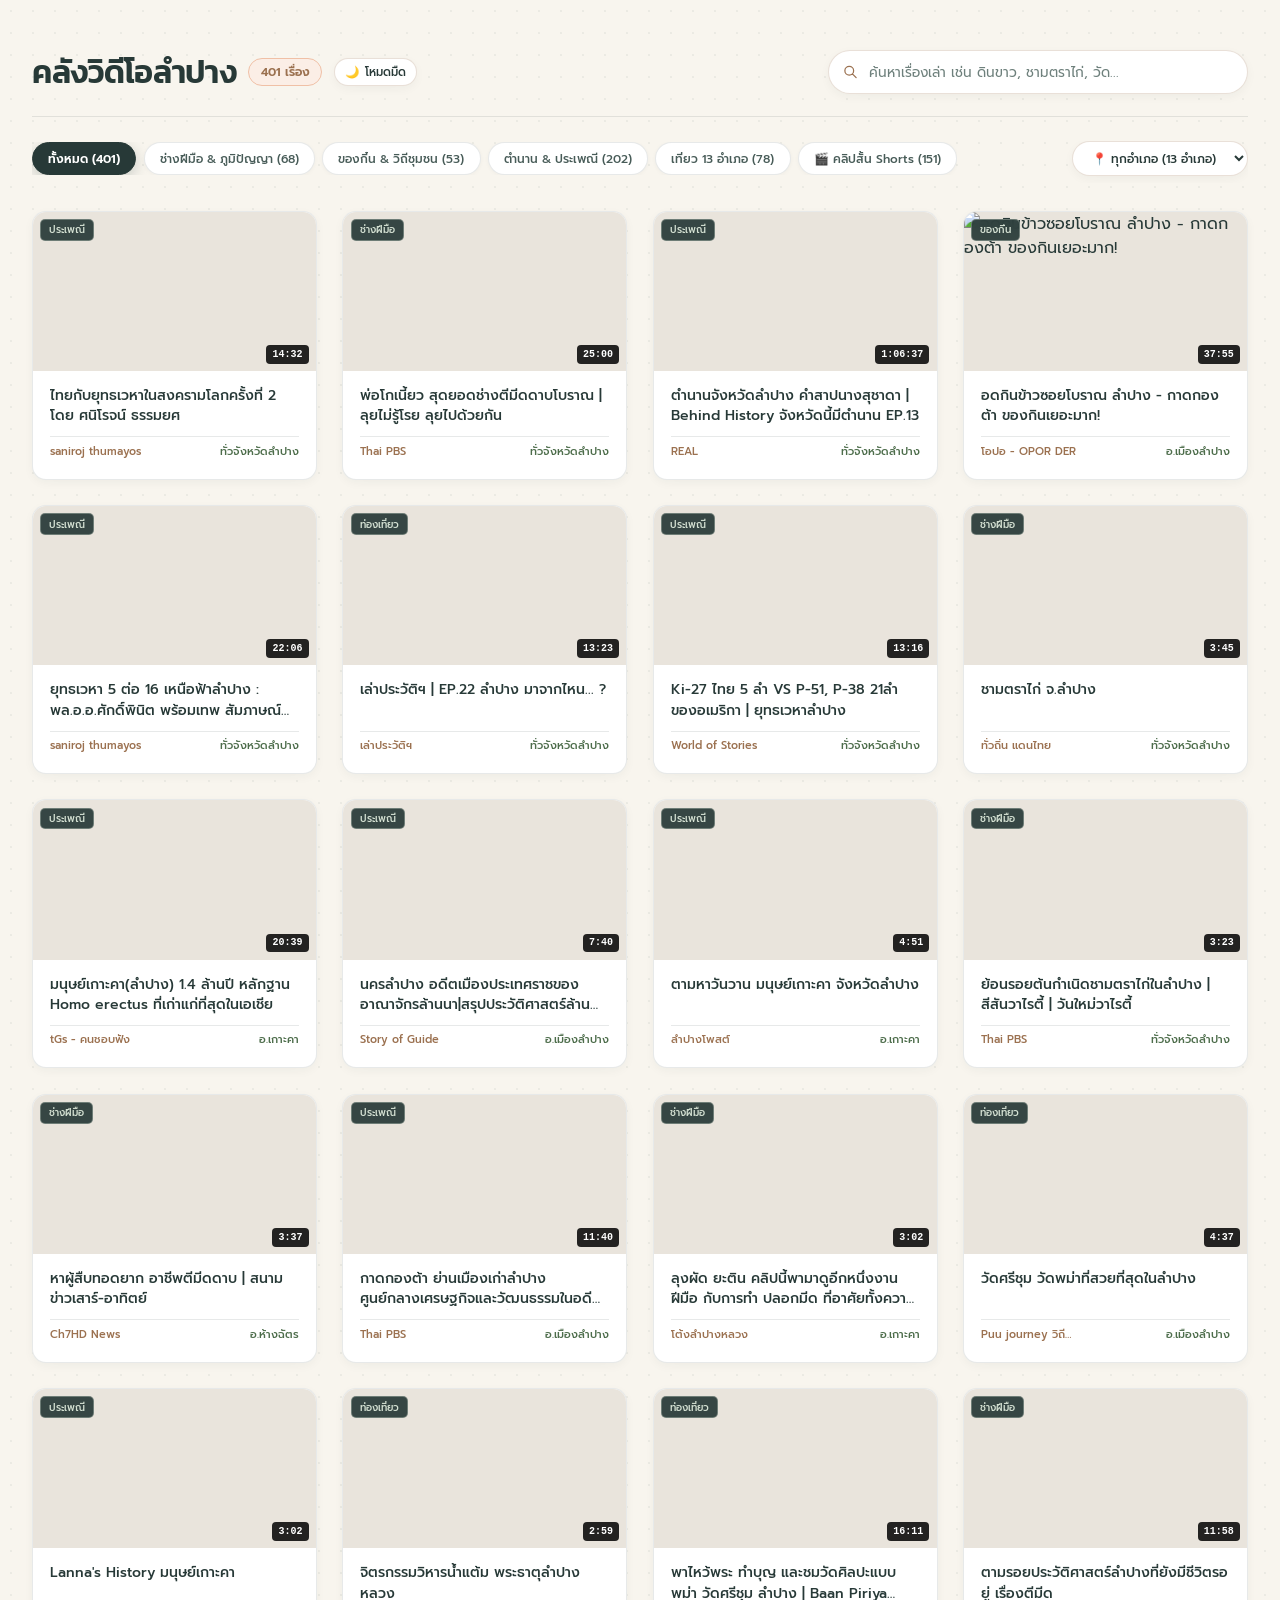
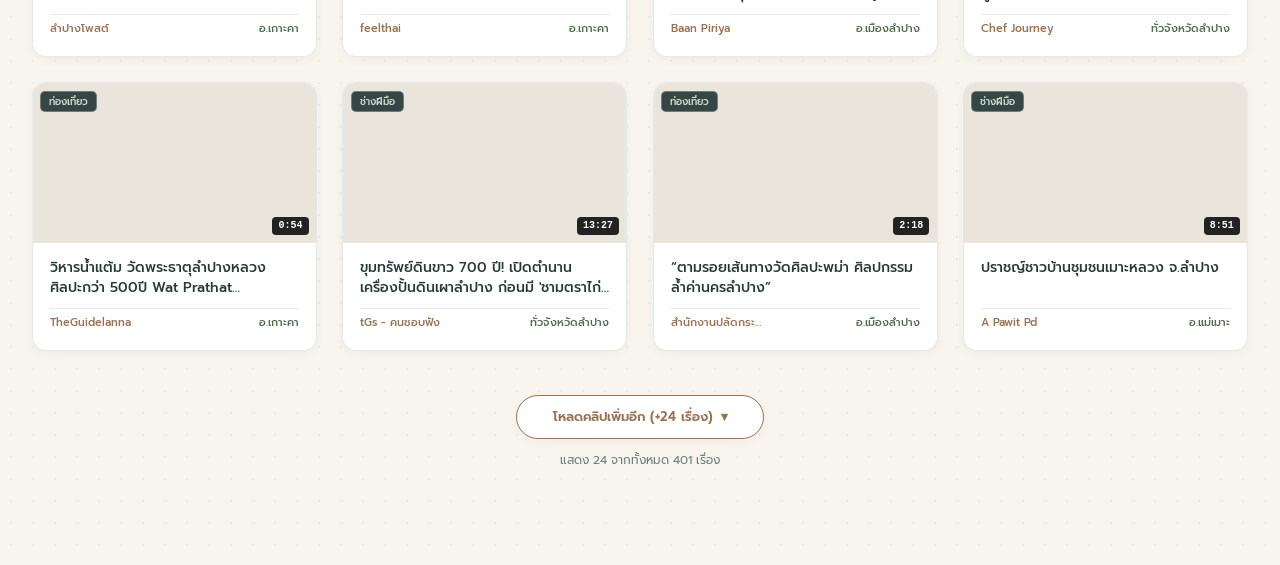
==== preview.html @ 9f2e5a7a "Add files via upload" ====
<!DOCTYPE html>
<html lang="th">
<head>
  <meta charset="UTF-8">
  <meta name="viewport" content="width=device-width, initial-scale=1.0">
  <title>คลังวิดีโอลำปาง — โต้งลำปางหลวง (Heritage Warm Nude Standard)</title>
  <link rel="preconnect" href="https://fonts.googleapis.com">
  <link rel="preconnect" href="https://fonts.gstatic.com" crossorigin>
  <link href="https://fonts.googleapis.com/css2?family=Kanit:wght@500;600&family=Prompt:wght@300;400;500;600&display=swap" rel="stylesheet">
  <style>
    /* ================= TLL HERITAGE WARM NUDE VIDEO ARCHIVE ================= */
    :root {
      --bg-cream: #F8F5EE;
      --bg-cream-alt: #F3EDE0;
      --surface-white: #FFFFFF;
      --surface-card: #FFFFFF;
      --ink: #273937;
      --ink-sub: #485c58;
      --text-muted: #6e807c;
      --line-light: rgba(39, 57, 55, 0.11);
      --line-warm: rgba(155, 113, 80, 0.22);
      --terracotta: #9b7150;
      --terracotta-hover: #845e40;
      --sage: #8ca88a;
      --sage-deep: #4d6d4b;
      --peach: #f0c0a6;
      --peach-light: #fbeee6;
      --celadon: #d6e2d4;
      --shadow-sm: 0 3px 12px -2px rgba(39, 57, 55, 0.06);
      --shadow-md: 0 12px 30px -6px rgba(39, 57, 55, 0.12);
    }

    *, *::before, *::after {
      box-sizing: border-box;
      margin: 0;
      padding: 0;
    }

    body {
      margin: 0;
      padding: 0;
      background-color: var(--bg-cream);
      background-image: radial-gradient(rgba(39, 57, 55, 0.06) 1px, transparent 1px);
      background-size: 22px 22px;
      color: var(--ink);
      font-family: 'Prompt', -apple-system, BlinkMacSystemFont, "Segoe UI", Roboto, sans-serif;
      line-height: 1.5;
      -webkit-font-smoothing: antialiased;
      min-height: 100vh;
    }

    .tll-hide-scroll::-webkit-scrollbar { display: none; }
    .tll-hide-scroll { -ms-overflow-style: none; scrollbar-width: none; }

    .tll-archive-shell {
      width: 100%;
      max-width: 1360px;
      margin: 0 auto;
      padding: 1.75rem 0.85rem 5rem 0.85rem;
    }
    @media (min-width: 768px) {
      .tll-archive-shell { padding: 3rem 2rem 6rem 2rem; }
    }

    
    .tll-theme-toggle {
      padding: 0.22rem 0.65rem;
      border-radius: 999px;
      font: 500 11.5px 'Prompt', sans-serif;
      border: 1px solid var(--line-warm);
      background: var(--surface-white);
      color: var(--ink);
      cursor: pointer;
      display: inline-flex;
      align-items: center;
      gap: 0.35rem;
      transition: all 0.2s ease;
      box-shadow: var(--shadow-sm);
      outline: none;
    }
    .tll-theme-toggle:hover {
      border-color: var(--terracotta);
      color: var(--terracotta);
    }

    body.theme-dark {
      --bg-cream: #172321;
      --bg-cream-alt: #101917;
      --surface-white: #1e2c2a;
      --surface-card: #1e2c2a;
      --ink: #ffffff;
      --ink-sub: #d6e2d4;
      --text-muted: #9ba7a4;
      --line-light: rgba(167, 192, 138, 0.16);
      --line-warm: rgba(240, 192, 166, 0.28);
      --terracotta: #f0c0a6;
      --terracotta-hover: #ffffff;
      --sage: #8ca88a;
      --sage-deep: #a7c08a;
      --peach-light: rgba(240, 192, 166, 0.15);
      --shadow-sm: 0 4px 16px rgba(0,0,0,0.4);
      --shadow-md: 0 16px 36px -10px rgba(0, 0, 0, 0.8);
    }
    body.theme-dark .tll-cat-pill.active {
      background: #f0c0a6;
      color: #172321;
      border-color: #f0c0a6;
    }
    body.theme-dark .tll-search-input {
      background: rgba(30, 44, 42, 0.95);
    }

    /* 1. HEADER & SEARCH */
    .tll-head-flex {
      display: flex;
      flex-direction: column;
      gap: 1rem;
      margin-bottom: 1.5rem;
      padding-bottom: 1.25rem;
      border-bottom: 1px solid var(--line-light);
    }
    @media (min-width: 768px) {
      .tll-head-flex {
        flex-direction: row;
        align-items: center;
        justify-content: space-between;
      }
    }

    .tll-title-group {
      display: flex;
      align-items: center;
      gap: 0.75rem;
    }
    .tll-main-h2 {
      font-family: 'Kanit', sans-serif;
      font-size: clamp(1.4rem, 2.8vw, 2rem);
      font-weight: 600;
      color: var(--ink);
      letter-spacing: -0.01em;
      margin: 0;
    }
    .tll-count-badge {
      padding: 0.22rem 0.7rem;
      border-radius: 99px;
      font-size: 12px;
      font-family: 'Prompt', sans-serif;
      font-weight: 600;
      background: var(--peach-light);
      color: var(--terracotta);
      border: 1px solid var(--peach);
    }

    .tll-search-dock {
      position: relative;
      width: 100%;
      max-width: 420px;
    }
    .tll-search-input {
      width: 100%;
      padding: 0.65rem 2.2rem 0.65rem 2.5rem;
      border-radius: 999px;
      font: 400 0.85rem 'Prompt', sans-serif;
      border: 1px solid var(--line-warm);
      background: var(--surface-white);
      color: var(--ink);
      box-shadow: var(--shadow-sm);
      outline: none;
      transition: all 0.22s ease;
    }
    .tll-search-input:focus {
      border-color: var(--terracotta);
      box-shadow: 0 0 0 3px rgba(155, 113, 80, 0.16);
      background: var(--surface-white);
    }
    .tll-search-input::placeholder { color: var(--text-muted); }
    .tll-search-ico {
      position: absolute;
      left: 0.95rem;
      top: 50%;
      transform: translateY(-50%);
      width: 15px;
      height: 15px;
      color: var(--terracotta);
      pointer-events: none;
    }
    .tll-search-clear-btn {
      position: absolute;
      right: 0.75rem;
      top: 50%;
      transform: translateY(-50%);
      width: 20px;
      height: 20px;
      border-radius: 50%;
      border: 0;
      background: rgba(39, 57, 55, 0.08);
      color: var(--ink);
      cursor: pointer;
      display: none;
      align-items: center;
      justify-content: center;
      font-size: 11px;
    }

    /* 2. FILTER STRIP */
    .tll-filter-row {
      display: flex;
      align-items: center;
      justify-content: space-between;
      gap: 0.75rem;
      margin-bottom: 1.75rem;
      overflow-x: auto;
      padding-bottom: 0.4rem;
    }
    .tll-pill-scroll {
      display: flex;
      align-items: center;
      gap: 0.45rem;
      overflow-x: auto;
    }
    .tll-cat-pill {
      flex-shrink: 0;
      padding: 0.42rem 0.95rem;
      border-radius: 999px;
      font-size: 12px;
      font-family: 'Prompt', sans-serif;
      font-weight: 500;
      border: 1px solid var(--line-light);
      background: var(--surface-white);
      color: var(--ink-sub);
      box-shadow: 0 1px 4px rgba(39, 57, 55, 0.04);
      cursor: pointer;
      transition: all 0.2s ease;
      white-space: nowrap;
    }
    .tll-cat-pill:hover {
      border-color: var(--terracotta);
      color: var(--terracotta);
    }
    .tll-cat-pill.active {
      background: var(--ink);
      color: #ffffff;
      font-weight: 600;
      border-color: var(--ink);
      box-shadow: 0 4px 14px rgba(39, 57, 55, 0.22);
    }

    .tll-select-wrap {
      display: flex;
      align-items: center;
      gap: 0.5rem;
      flex-shrink: 0;
    }
    .tll-select-btn {
      padding: 0.42rem 0.95rem;
      border-radius: 999px;
      font: 500 12px 'Prompt', sans-serif;
      border: 1px solid var(--line-warm);
      background: var(--surface-white);
      color: var(--ink);
      box-shadow: var(--shadow-sm);
      outline: none;
      cursor: pointer;
      transition: border-color 0.2s ease;
    }
    .tll-select-btn:focus { border-color: var(--terracotta); }

    /* 3. VIDEO GRID (2-COL MOBILE, 3-4 COL DESKTOP) */
    .tll-grid {
      display: grid;
      grid-template-columns: repeat(2, 1fr);
      gap: 0.85rem;
    }
    @media (min-width: 680px) {
      .tll-grid { grid-template-columns: repeat(2, 1fr); gap: 1.25rem; }
    }
    @media (min-width: 960px) {
      .tll-grid { grid-template-columns: repeat(3, 1fr); gap: 1.5rem; }
    }
    @media (min-width: 1280px) {
      .tll-grid { grid-template-columns: repeat(4, 1fr); gap: 1.6rem; }
    }

    .tll-card {
      position: relative;
      background: var(--surface-card);
      border: 1px solid var(--line-light);
      border-radius: 14px;
      overflow: hidden;
      display: flex;
      flex-direction: column;
      cursor: pointer;
      box-shadow: var(--shadow-sm);
      transition: transform 0.25s cubic-bezier(0.16, 1, 0.3, 1), border-color 0.25s ease, box-shadow 0.25s ease;
    }
    .tll-card:hover {
      transform: translateY(-5px);
      border-color: var(--terracotta);
      box-shadow: var(--shadow-md);
    }

    .tll-thumb {
      position: relative;
      width: 100%;
      aspect-ratio: 16 / 9;
      background: #e9e4dc;
      overflow: hidden;
    }
    .tll-thumb img {
      width: 100%;
      height: 100%;
      object-fit: cover;
      display: block;
      transition: transform 0.45s ease;
    }
    .tll-card:hover .tll-thumb img {
      transform: scale(1.05);
    }

    .tll-play-btn {
      position: absolute;
      inset: 0;
      display: flex;
      align-items: center;
      justify-content: center;
      background: rgba(39, 57, 55, 0.3);
      opacity: 0;
      transition: opacity 0.2s ease;
    }
    .tll-card:hover .tll-play-btn { opacity: 1; }
    .tll-play-circle {
      width: 44px;
      height: 44px;
      border-radius: 50%;
      background: var(--terracotta);
      color: #ffffff;
      display: flex;
      align-items: center;
      justify-content: center;
      box-shadow: 0 4px 16px rgba(155, 113, 80, 0.45);
      transform: scale(0.9);
      transition: transform 0.2s ease;
    }
    .tll-card:hover .tll-play-circle { transform: scale(1); }
    .tll-play-circle svg { width: 18px; height: 18px; margin-left: 2px; }

    .tll-tag-cat {
      position: absolute;
      top: 0.45rem;
      left: 0.45rem;
      z-index: 5;
      padding: 0.15rem 0.5rem;
      border-radius: 5px;
      font-size: 10px;
      font-weight: 500;
      background: rgba(39, 57, 55, 0.92);
      backdrop-filter: blur(4px);
      color: var(--celadon);
      border: 1px solid rgba(214, 226, 212, 0.35);
    }
    .tll-tag-len {
      position: absolute;
      bottom: 0.45rem;
      right: 0.45rem;
      z-index: 5;
      padding: 0.12rem 0.38rem;
      border-radius: 4px;
      font-size: 10px;
      font-family: monospace;
      font-weight: 600;
      background: rgba(0, 0, 0, 0.85);
      color: #ffffff;
    }

    .tll-body {
      padding: 0.75rem 0.8rem 0.9rem 0.8rem;
      display: flex;
      flex-direction: column;
      flex: 1;
    }
    @media (min-width: 680px) {
      .tll-body { padding: 0.95rem 1.05rem 1.15rem 1.05rem; }
    }

    .tll-card-title {
      font-family: 'Prompt', sans-serif;
      font-size: 13px;
      font-weight: 500;
      color: var(--ink);
      line-height: 1.45;
      display: -webkit-box;
      -webkit-line-clamp: 2;
      -webkit-box-orient: vertical;
      overflow: hidden;
      margin-bottom: 0.45rem;
      flex: 1;
      transition: color 0.2s ease;
    }
    @media (min-width: 680px) {
      .tll-card-title { font-size: 14px; margin-bottom: 0.6rem; }
    }
    .tll-card:hover .tll-card-title { color: var(--terracotta); }

    .tll-meta-row {
      display: flex;
      align-items: center;
      justify-content: space-between;
      gap: 0.35rem;
      font-size: 10.5px;
      color: var(--text-muted);
      padding-top: 0.4rem;
      border-top: 1px solid var(--line-light);
    }
    @media (min-width: 680px) {
      .tll-meta-row { font-size: 11px; }
    }
    .tll-meta-channel {
      color: var(--terracotta);
      font-weight: 500;
      white-space: nowrap;
      max-width: 95px;
      overflow: hidden;
      text-overflow: ellipsis;
    }
    .tll-meta-dist {
      color: var(--sage-deep);
      font-weight: 500;
      white-space: nowrap;
    }

    /* 4. LOAD MORE & PROGRESS */
    .tll-footer-bar {
      display: flex;
      flex-direction: column;
      align-items: center;
      gap: 0.75rem;
      margin-top: 2.75rem;
    }
    .tll-btn-more {
      padding: 0.7rem 2.2rem;
      border-radius: 999px;
      font-size: 13px;
      font-family: 'Prompt', sans-serif;
      font-weight: 600;
      background: var(--surface-white);
      border: 1.5px solid var(--terracotta);
      color: var(--terracotta);
      box-shadow: var(--shadow-sm);
      cursor: pointer;
      display: inline-flex;
      align-items: center;
      gap: 0.5rem;
      transition: all 0.22s ease;
    }
    .tll-btn-more:hover {
      background: var(--terracotta);
      color: #ffffff;
      box-shadow: var(--shadow-md);
    }
    .tll-progress-note {
      font-size: 12px;
      color: var(--text-muted);
    }

    /* 5. THEATER MODAL */
    .tll-theater {
      position: fixed;
      inset: 0;
      z-index: 999999;
      display: none;
      align-items: center;
      justify-content: center;
      padding: 1rem;
      background: rgba(23, 35, 33, 0.88);
      backdrop-filter: blur(14px);
    }
    .tll-theater.active { display: flex; }
    .tll-theater-box {
      position: relative;
      width: min(940px, 96vw);
      background: var(--surface-white);
      border: 1px solid var(--line-warm);
      border-radius: 18px;
      overflow: hidden;
      box-shadow: 0 30px 80px rgba(0,0,0,0.45);
    }
    .tll-theater-video {
      position: relative;
      width: 100%;
      aspect-ratio: 16 / 9;
      background: #000;
    }
    .tll-theater-video iframe {
      position: absolute;
      inset: 0;
      width: 100%;
      height: 100%;
      border: 0;
    }
    .tll-theater-close {
      position: absolute;
      top: 0.75rem;
      right: 0.75rem;
      z-index: 20;
      width: 2.2rem;
      height: 2.2rem;
      border-radius: 50%;
      border: 1px solid rgba(255,255,255,0.3);
      background: rgba(0,0,0,0.7);
      color: #fff;
      cursor: pointer;
      display: flex;
      align-items: center;
      justify-content: center;
      font-size: 1.1rem;
      transition: all 0.2s ease;
    }
    .tll-theater-close:hover { background: var(--terracotta); color: #fff; }
    .tll-theater-info {
      padding: 1.1rem 1.4rem;
      background: var(--surface-white);
    }
</style>
</head>
<body>

  <div id="tll-archive-mount">
    <div class="tll-archive-shell">

      <!-- Header: Title + Search Dock -->
      <div class="tll-head-flex">
        <div class="tll-title-group">
          <h2 class="tll-main-h2">คลังวิดีโอลำปาง</h2>
          <span class="tll-count-badge" id="tllTotalBadge">401 เรื่อง</span>
          <button type="button" id="tllThemeToggle" class="tll-theme-toggle" title="สลับโหมดสว่าง/มืด"><span id="tllThemeIcon">🌙</span> <span id="tllThemeText">โหมดมืด</span></button>
        </div>
        <div class="tll-search-dock">
          <svg class="tll-search-ico" viewBox="0 0 24 24" fill="none" stroke="currentColor"><path stroke-linecap="round" stroke-linejoin="round" stroke-width="2" d="M21 21l-6-6m2-5a7 7 0 11-14 0 7 7 0 0114 0z"/></svg>
          <input type="search" id="tllSearchInp" class="tll-search-input" placeholder="ค้นหาเรื่องเล่า เช่น ดินขาว, ชามตราไก่, วัด...">
          <button type="button" id="tllSearchClear" class="tll-search-clear-btn">✕</button>
        </div>
      </div>

      <!-- Filter Strip -->
      <div class="tll-filter-row">
        <div class="tll-pill-scroll tll-hide-scroll" id="tllCatBar">
          <button type="button" class="tll-cat-pill active" data-cat="all">ทั้งหมด (401)</button>
          <button type="button" class="tll-cat-pill" data-cat="craft_wisdom">ช่างฝีมือ & ภูมิปัญญา (68)</button>
          <button type="button" class="tll-cat-pill" data-cat="food_lifestyle">ของกิ๋น & วิถีชุมชน (53)</button>
          <button type="button" class="tll-cat-pill" data-cat="history_culture">ตำนาน & ประเพณี (202)</button>
          <button type="button" class="tll-cat-pill" data-cat="places_travel">เที่ยว 13 อำเภอ (78)</button>
          <button type="button" class="tll-cat-pill" data-cat="shorts">🎬 คลิปสั้น Shorts (151)</button>
        </div>
        <div class="tll-select-wrap">
          <select id="tllDistSelect" class="tll-select-btn">
            <option value="all">📍 ทุกอำเภอ (13 อำเภอ)</option>
            <option value="อ.เมืองลำปาง">อ.เมืองลำปาง</option>
            <option value="อ.เกาะคา">อ.เกาะคา</option>
            <option value="อ.แม่เมาะ">อ.แม่เมาะ</option>
            <option value="อ.เถิน">อ.เถิน</option>
            <option value="อ.แจ้ห่ม">อ.แจ้ห่ม</option>
            <option value="อ.งาว">อ.งาว</option>
            <option value="อ.ห้างฉัตร">อ.ห้างฉัตร</option>
            <option value="อ.วังเหนือ">อ.วังเหนือ</option>
            <option value="อ.สบปราบ">อ.สบปราบ</option>
            <option value="อ.แม่พริก">อ.แม่พริก</option>
            <option value="อ.เสริมงาม">อ.เสริมงาม</option>
            <option value="อ.แม่ทะ">อ.แม่ทะ</option>
            <option value="อ.เมืองปาน">อ.เมืองปาน</option>
          </select>
        </div>
      </div>

      <!-- Video Grid: 2 columns on mobile, 3-4 columns on desktop -->
      <div class="tll-grid" id="tllGrid">
        
    <article class="tll-card" onclick="window.tllWatch('oBkWwEYF5B8', 'ไทยกับยุทธเวหาในสงครามโลกครั้งที่ 2 โดย ศนิโรจน์ ธรรมยศ', 'saniroj thumayos', 'ทั่วจังหวัดลำปาง', 'ประเพณี')">
      <div class="tll-thumb">
        <img src="https://i.ytimg.com/vi/oBkWwEYF5B8/hq720.jpg?sqp=-oaymwEcCNAFEJQDSFXyq4qpAw4IARUAAIhCGAFwAcABBg==&rs=AOn4CLBQ-Pm4DFTmgjhlEfgTRQygWwgUSg" alt="ไทยกับยุทธเวหาในสงครามโลกครั้งที่ 2 โดย ศนิโรจน์ ธรรมยศ" loading="lazy" onerror="this.src='https://i.ytimg.com/vi/oBkWwEYF5B8/hqdefault.jpg'">
        <div class="tll-play-btn">
          <div class="tll-play-circle">
            <svg viewBox="0 0 24 24" fill="currentColor"><path d="M8 5v14l11-7z"/></svg>
          </div>
        </div>
        <span class="tll-tag-cat">ประเพณี</span>
        <span class="tll-tag-len">14:32</span>
      </div>
      <div class="tll-body">
        <h3 class="tll-card-title">ไทยกับยุทธเวหาในสงครามโลกครั้งที่ 2 โดย ศนิโรจน์ ธรรมยศ</h3>
        <div class="tll-meta-row">
          <span class="tll-meta-channel">saniroj thumayos</span>
          <span class="tll-meta-dist">ทั่วจังหวัดลำปาง</span>
        </div>
      </div>
    </article>
  

    <article class="tll-card" onclick="window.tllWatch('aiLxxaMk_YA', 'พ่อโกเนี้ยว สุดยอดช่างตีมีดดาบโบราณ | ลุยไม่รู้โรย ลุยไปด้วยกัน', 'Thai PBS', 'ทั่วจังหวัดลำปาง', 'ช่างฝีมือ')">
      <div class="tll-thumb">
        <img src="https://i.ytimg.com/vi/aiLxxaMk_YA/hq720.jpg?sqp=-oaymwEcCNAFEJQDSFXyq4qpAw4IARUAAIhCGAFwAcABBqLzl_8DDgiW8aqvBhjg6gQg4KgB&rs=AOn4CLCy2EAgdA4zNt-1KpCV-maQRnSVmg&usqp=CBU" alt="พ่อโกเนี้ยว สุดยอดช่างตีมีดดาบโบราณ | ลุยไม่รู้โรย ลุยไปด้วยกัน" loading="lazy" onerror="this.src='https://i.ytimg.com/vi/aiLxxaMk_YA/hqdefault.jpg'">
        <div class="tll-play-btn">
          <div class="tll-play-circle">
            <svg viewBox="0 0 24 24" fill="currentColor"><path d="M8 5v14l11-7z"/></svg>
          </div>
        </div>
        <span class="tll-tag-cat">ช่างฝีมือ</span>
        <span class="tll-tag-len">25:00</span>
      </div>
      <div class="tll-body">
        <h3 class="tll-card-title">พ่อโกเนี้ยว สุดยอดช่างตีมีดดาบโบราณ | ลุยไม่รู้โรย ลุยไปด้วยกัน</h3>
        <div class="tll-meta-row">
          <span class="tll-meta-channel">Thai PBS</span>
          <span class="tll-meta-dist">ทั่วจังหวัดลำปาง</span>
        </div>
      </div>
    </article>
  

    <article class="tll-card" onclick="window.tllWatch('e_kIDaLOGx4', 'ตำนานจังหวัดลำปาง คำสาปนางสุชาดา | Behind History จังหวัดนี้มีตำนาน EP.13', 'REAL', 'ทั่วจังหวัดลำปาง', 'ประเพณี')">
      <div class="tll-thumb">
        <img src="https://i.ytimg.com/vi/e_kIDaLOGx4/hq720.jpg?sqp=-oaymwEcCNAFEJQDSFXyq4qpAw4IARUAAIhCGAFwAcABBg==&rs=AOn4CLBRnHbT8UbVHZ-RINt1LwKijQRGaQ" alt="ตำนานจังหวัดลำปาง คำสาปนางสุชาดา | Behind History จังหวัดนี้มีตำนาน EP.13" loading="lazy" onerror="this.src='https://i.ytimg.com/vi/e_kIDaLOGx4/hqdefault.jpg'">
        <div class="tll-play-btn">
          <div class="tll-play-circle">
            <svg viewBox="0 0 24 24" fill="currentColor"><path d="M8 5v14l11-7z"/></svg>
          </div>
        </div>
        <span class="tll-tag-cat">ประเพณี</span>
        <span class="tll-tag-len">1:06:37</span>
      </div>
      <div class="tll-body">
        <h3 class="tll-card-title">ตำนานจังหวัดลำปาง คำสาปนางสุชาดา | Behind History จังหวัดนี้มีตำนาน EP.13</h3>
        <div class="tll-meta-row">
          <span class="tll-meta-channel">REAL</span>
          <span class="tll-meta-dist">ทั่วจังหวัดลำปาง</span>
        </div>
      </div>
    </article>
  

    <article class="tll-card" onclick="window.tllWatch('vX0pxZ9vi2o', 'อดกินข้าวซอยโบราณ ลำปาง - กาดกองต้า ของกินเยอะมาก!', 'โอปอ - OPOR DER', 'อ.เมืองลำปาง', 'ของกิ๋น')">
      <div class="tll-thumb">
        <img src="https://i.ytimg.com/vi/vX0pxZ9vi2o/hq720.jpg?sqp=-oaymwEcCNAFEJQDSFXyq4qpAw4IARUAAIhCGAFwAcABBg==&rs=AOn4CLB9YjJSfgkzp4V3XC1C8mHmHfPwNg" alt="อดกินข้าวซอยโบราณ ลำปาง - กาดกองต้า ของกินเยอะมาก!" loading="lazy" onerror="this.src='https://i.ytimg.com/vi/vX0pxZ9vi2o/hqdefault.jpg'">
        <div class="tll-play-btn">
          <div class="tll-play-circle">
            <svg viewBox="0 0 24 24" fill="currentColor"><path d="M8 5v14l11-7z"/></svg>
          </div>
        </div>
        <span class="tll-tag-cat">ของกิ๋น</span>
        <span class="tll-tag-len">37:55</span>
      </div>
      <div class="tll-body">
        <h3 class="tll-card-title">อดกินข้าวซอยโบราณ ลำปาง - กาดกองต้า ของกินเยอะมาก!</h3>
        <div class="tll-meta-row">
          <span class="tll-meta-channel">โอปอ - OPOR DER</span>
          <span class="tll-meta-dist">อ.เมืองลำปาง</span>
        </div>
      </div>
    </article>
  

    <article class="tll-card" onclick="window.tllWatch('3Iu9NegJcGw', 'ยุทธเวหา 5 ต่อ 16 เหนือฟ้าลำปาง : พล.อ.อ.ศักดิ์พินิต พร้อมเทพ สัมภาษณ์โดย ศนิโรจน์ ธรรมยศ', 'saniroj thumayos', 'ทั่วจังหวัดลำปาง', 'ประเพณี')">
      <div class="tll-thumb">
        <img src="https://i.ytimg.com/vi/3Iu9NegJcGw/hq720.jpg?sqp=-oaymwEcCNAFEJQDSFXyq4qpAw4IARUAAIhCGAFwAcABBg==&rs=AOn4CLBIFMA6XauMMuwV4RTXdqv3QY7Rlw" alt="ยุทธเวหา 5 ต่อ 16 เหนือฟ้าลำปาง : พล.อ.อ.ศักดิ์พินิต พร้อมเทพ สัมภาษณ์โดย ศนิโรจน์ ธรรมยศ" loading="lazy" onerror="this.src='https://i.ytimg.com/vi/3Iu9NegJcGw/hqdefault.jpg'">
        <div class="tll-play-btn">
          <div class="tll-play-circle">
            <svg viewBox="0 0 24 24" fill="currentColor"><path d="M8 5v14l11-7z"/></svg>
          </div>
        </div>
        <span class="tll-tag-cat">ประเพณี</span>
        <span class="tll-tag-len">22:06</span>
      </div>
      <div class="tll-body">
        <h3 class="tll-card-title">ยุทธเวหา 5 ต่อ 16 เหนือฟ้าลำปาง : พล.อ.อ.ศักดิ์พินิต พร้อมเทพ สัมภาษณ์โดย ศนิโรจน์ ธรรมยศ</h3>
        <div class="tll-meta-row">
          <span class="tll-meta-channel">saniroj thumayos</span>
          <span class="tll-meta-dist">ทั่วจังหวัดลำปาง</span>
        </div>
      </div>
    </article>
  

    <article class="tll-card" onclick="window.tllWatch('tHnmsQDJAx0', 'เล่าประวัติฯ | EP.22 ลำปาง มาจากไหน... ?', 'เล่าประวัติฯ', 'ทั่วจังหวัดลำปาง', 'ท่องเที่ยว')">
      <div class="tll-thumb">
        <img src="https://i.ytimg.com/vi/tHnmsQDJAx0/hq720.jpg?sqp=-oaymwEcCNAFEJQDSFXyq4qpAw4IARUAAIhCGAFwAcABBg==&rs=AOn4CLBV-DZS2GNACBt0k7mibRJ3dIS_4Q" alt="เล่าประวัติฯ | EP.22 ลำปาง มาจากไหน... ?" loading="lazy" onerror="this.src='https://i.ytimg.com/vi/tHnmsQDJAx0/hqdefault.jpg'">
        <div class="tll-play-btn">
          <div class="tll-play-circle">
            <svg viewBox="0 0 24 24" fill="currentColor"><path d="M8 5v14l11-7z"/></svg>
          </div>
        </div>
        <span class="tll-tag-cat">ท่องเที่ยว</span>
        <span class="tll-tag-len">13:23</span>
      </div>
      <div class="tll-body">
        <h3 class="tll-card-title">เล่าประวัติฯ | EP.22 ลำปาง มาจากไหน... ?</h3>
        <div class="tll-meta-row">
          <span class="tll-meta-channel">เล่าประวัติฯ</span>
          <span class="tll-meta-dist">ทั่วจังหวัดลำปาง</span>
        </div>
      </div>
    </article>
  

    <article class="tll-card" onclick="window.tllWatch('SxYbq2fepSw', 'Ki-27 ไทย 5 ลำ VS P-51, P-38 21ลำของอเมริกา | ยุทธเวหาลำปาง', 'World of Stories', 'ทั่วจังหวัดลำปาง', 'ประเพณี')">
      <div class="tll-thumb">
        <img src="https://i.ytimg.com/vi/SxYbq2fepSw/hq720.jpg?sqp=-oaymwEcCNAFEJQDSFXyq4qpAw4IARUAAIhCGAFwAcABBg==&rs=AOn4CLAvQ9lm6pJjIvuWFyuEl4OfcwYS9Q" alt="Ki-27 ไทย 5 ลำ VS P-51, P-38 21ลำของอเมริกา | ยุทธเวหาลำปาง" loading="lazy" onerror="this.src='https://i.ytimg.com/vi/SxYbq2fepSw/hqdefault.jpg'">
        <div class="tll-play-btn">
          <div class="tll-play-circle">
            <svg viewBox="0 0 24 24" fill="currentColor"><path d="M8 5v14l11-7z"/></svg>
          </div>
        </div>
        <span class="tll-tag-cat">ประเพณี</span>
        <span class="tll-tag-len">13:16</span>
      </div>
      <div class="tll-body">
        <h3 class="tll-card-title">Ki-27 ไทย 5 ลำ VS P-51, P-38 21ลำของอเมริกา | ยุทธเวหาลำปาง</h3>
        <div class="tll-meta-row">
          <span class="tll-meta-channel">World of Stories</span>
          <span class="tll-meta-dist">ทั่วจังหวัดลำปาง</span>
        </div>
      </div>
    </article>
  

    <article class="tll-card" onclick="window.tllWatch('RRIV2D_0HFw', 'ชามตราไก่ จ.ลำปาง', 'ทั่วถิ่น แดนไทย', 'ทั่วจังหวัดลำปาง', 'ช่างฝีมือ')">
      <div class="tll-thumb">
        <img src="https://i.ytimg.com/vi/RRIV2D_0HFw/hq720.jpg?sqp=-oaymwEcCNAFEJQDSFXyq4qpAw4IARUAAIhCGAFwAcABBg==&rs=AOn4CLAZKLOVhD1bvrIPTwygqCR4C5BDzg" alt="ชามตราไก่ จ.ลำปาง" loading="lazy" onerror="this.src='https://i.ytimg.com/vi/RRIV2D_0HFw/hqdefault.jpg'">
        <div class="tll-play-btn">
          <div class="tll-play-circle">
            <svg viewBox="0 0 24 24" fill="currentColor"><path d="M8 5v14l11-7z"/></svg>
          </div>
        </div>
        <span class="tll-tag-cat">ช่างฝีมือ</span>
        <span class="tll-tag-len">3:45</span>
      </div>
      <div class="tll-body">
        <h3 class="tll-card-title">ชามตราไก่ จ.ลำปาง</h3>
        <div class="tll-meta-row">
          <span class="tll-meta-channel">ทั่วถิ่น แดนไทย</span>
          <span class="tll-meta-dist">ทั่วจังหวัดลำปาง</span>
        </div>
      </div>
    </article>
  

    <article class="tll-card" onclick="window.tllWatch('1jWygEB9ewk', 'มนุษย์เกาะคา(ลำปาง) 1.4 ล้านปี หลักฐาน Homo erectus ที่เก่าแก่ที่สุดในเอเชีย', 'tGs - คนชอบฟัง', 'อ.เกาะคา', 'ประเพณี')">
      <div class="tll-thumb">
        <img src="https://i.ytimg.com/vi/1jWygEB9ewk/hq720.jpg?sqp=-oaymwEcCNAFEJQDSFXyq4qpAw4IARUAAIhCGAFwAcABBg==&rs=AOn4CLAjNwI31Q4J746fEgHIQlziaqdxxg" alt="มนุษย์เกาะคา(ลำปาง) 1.4 ล้านปี หลักฐาน Homo erectus ที่เก่าแก่ที่สุดในเอเชีย" loading="lazy" onerror="this.src='https://i.ytimg.com/vi/1jWygEB9ewk/hqdefault.jpg'">
        <div class="tll-play-btn">
          <div class="tll-play-circle">
            <svg viewBox="0 0 24 24" fill="currentColor"><path d="M8 5v14l11-7z"/></svg>
          </div>
        </div>
        <span class="tll-tag-cat">ประเพณี</span>
        <span class="tll-tag-len">20:39</span>
      </div>
      <div class="tll-body">
        <h3 class="tll-card-title">มนุษย์เกาะคา(ลำปาง) 1.4 ล้านปี หลักฐาน Homo erectus ที่เก่าแก่ที่สุดในเอเชีย</h3>
        <div class="tll-meta-row">
          <span class="tll-meta-channel">tGs - คนชอบฟัง</span>
          <span class="tll-meta-dist">อ.เกาะคา</span>
        </div>
      </div>
    </article>
  

    <article class="tll-card" onclick="window.tllWatch('AuyrM-gSE_I', 'นครลำปาง อดีตเมืองประเทศราชของอาณาจักรล้านนา|สรุปประวัติศาสตร์ล้านนา|Story of Guide', 'Story of Guide', 'อ.เมืองลำปาง', 'ประเพณี')">
      <div class="tll-thumb">
        <img src="https://i.ytimg.com/vi/AuyrM-gSE_I/hq720.jpg?sqp=-oaymwEcCNAFEJQDSFXyq4qpAw4IARUAAIhCGAFwAcABBg==&rs=AOn4CLAXbU7ePkIpZA8xTovpFyYFLIy1tA" alt="นครลำปาง อดีตเมืองประเทศราชของอาณาจักรล้านนา|สรุปประวัติศาสตร์ล้านนา|Story of Guide" loading="lazy" onerror="this.src='https://i.ytimg.com/vi/AuyrM-gSE_I/hqdefault.jpg'">
        <div class="tll-play-btn">
          <div class="tll-play-circle">
            <svg viewBox="0 0 24 24" fill="currentColor"><path d="M8 5v14l11-7z"/></svg>
          </div>
        </div>
        <span class="tll-tag-cat">ประเพณี</span>
        <span class="tll-tag-len">7:40</span>
      </div>
      <div class="tll-body">
        <h3 class="tll-card-title">นครลำปาง อดีตเมืองประเทศราชของอาณาจักรล้านนา|สรุปประวัติศาสตร์ล้านนา|Story of Guide</h3>
        <div class="tll-meta-row">
          <span class="tll-meta-channel">Story of Guide</span>
          <span class="tll-meta-dist">อ.เมืองลำปาง</span>
        </div>
      </div>
    </article>
  

    <article class="tll-card" onclick="window.tllWatch('Afpe8UUojUQ', 'ตามหาวันวาน มนุษย์เกาะคา จังหวัดลำปาง', 'ลําปางโพสต์', 'อ.เกาะคา', 'ประเพณี')">
      <div class="tll-thumb">
        <img src="https://i.ytimg.com/vi/Afpe8UUojUQ/hq720.jpg?sqp=-oaymwEcCNAFEJQDSFXyq4qpAw4IARUAAIhCGAFwAcABBg==&rs=AOn4CLAbHncRWIxeFnA4z8ucBFB1VsChfw" alt="ตามหาวันวาน มนุษย์เกาะคา จังหวัดลำปาง" loading="lazy" onerror="this.src='https://i.ytimg.com/vi/Afpe8UUojUQ/hqdefault.jpg'">
        <div class="tll-play-btn">
          <div class="tll-play-circle">
            <svg viewBox="0 0 24 24" fill="currentColor"><path d="M8 5v14l11-7z"/></svg>
          </div>
        </div>
        <span class="tll-tag-cat">ประเพณี</span>
        <span class="tll-tag-len">4:51</span>
      </div>
      <div class="tll-body">
        <h3 class="tll-card-title">ตามหาวันวาน มนุษย์เกาะคา จังหวัดลำปาง</h3>
        <div class="tll-meta-row">
          <span class="tll-meta-channel">ลําปางโพสต์</span>
          <span class="tll-meta-dist">อ.เกาะคา</span>
        </div>
      </div>
    </article>
  

    <article class="tll-card" onclick="window.tllWatch('cD-keupBngY', 'ย้อนรอยต้นกำเนิดชามตราไก่ในลำปาง | สีสันวาไรตี้ | วันใหม่วาไรตี้', 'Thai PBS', 'ทั่วจังหวัดลำปาง', 'ช่างฝีมือ')">
      <div class="tll-thumb">
        <img src="https://i.ytimg.com/vi/cD-keupBngY/hq720.jpg?sqp=-oaymwEcCNAFEJQDSFXyq4qpAw4IARUAAIhCGAFwAcABBg==&rs=AOn4CLDQg-osLdgXDdxLaroTxDJhYeKy8Q" alt="ย้อนรอยต้นกำเนิดชามตราไก่ในลำปาง | สีสันวาไรตี้ | วันใหม่วาไรตี้" loading="lazy" onerror="this.src='https://i.ytimg.com/vi/cD-keupBngY/hqdefault.jpg'">
        <div class="tll-play-btn">
          <div class="tll-play-circle">
            <svg viewBox="0 0 24 24" fill="currentColor"><path d="M8 5v14l11-7z"/></svg>
          </div>
        </div>
        <span class="tll-tag-cat">ช่างฝีมือ</span>
        <span class="tll-tag-len">3:23</span>
      </div>
      <div class="tll-body">
        <h3 class="tll-card-title">ย้อนรอยต้นกำเนิดชามตราไก่ในลำปาง | สีสันวาไรตี้ | วันใหม่วาไรตี้</h3>
        <div class="tll-meta-row">
          <span class="tll-meta-channel">Thai PBS</span>
          <span class="tll-meta-dist">ทั่วจังหวัดลำปาง</span>
        </div>
      </div>
    </article>
  

    <article class="tll-card" onclick="window.tllWatch('qzzku0lqDYM', 'หาผู้สืบทอดยาก อาชีพตีมีดดาบ | สนามข่าวเสาร์-อาทิตย์', 'Ch7HD News', 'อ.ห้างฉัตร', 'ช่างฝีมือ')">
      <div class="tll-thumb">
        <img src="https://i.ytimg.com/vi/qzzku0lqDYM/hq720.jpg?sqp=-oaymwEcCNAFEJQDSFXyq4qpAw4IARUAAIhCGAFwAcABBqLzl_8DDgjNl-TMBhjg6gQg4KgB&rs=AOn4CLC1u-zBTjMxIZs8u1jfPF6DLE_PrA&usqp=CBU" alt="หาผู้สืบทอดยาก อาชีพตีมีดดาบ | สนามข่าวเสาร์-อาทิตย์" loading="lazy" onerror="this.src='https://i.ytimg.com/vi/qzzku0lqDYM/hqdefault.jpg'">
        <div class="tll-play-btn">
          <div class="tll-play-circle">
            <svg viewBox="0 0 24 24" fill="currentColor"><path d="M8 5v14l11-7z"/></svg>
          </div>
        </div>
        <span class="tll-tag-cat">ช่างฝีมือ</span>
        <span class="tll-tag-len">3:37</span>
      </div>
      <div class="tll-body">
        <h3 class="tll-card-title">หาผู้สืบทอดยาก อาชีพตีมีดดาบ | สนามข่าวเสาร์-อาทิตย์</h3>
        <div class="tll-meta-row">
          <span class="tll-meta-channel">Ch7HD News</span>
          <span class="tll-meta-dist">อ.ห้างฉัตร</span>
        </div>
      </div>
    </article>
  

    <article class="tll-card" onclick="window.tllWatch('xhsUoLIqdC0', 'กาดกองต้า ย่านเมืองเก่าลำปาง ศูนย์กลางเศรษฐกิจและวัฒนธรรมในอดีต | นครฮีลใจ | วันใหม่วาไรตี้', 'Thai PBS', 'อ.เมืองลำปาง', 'ประเพณี')">
      <div class="tll-thumb">
        <img src="https://i.ytimg.com/vi/xhsUoLIqdC0/hq720.jpg?sqp=-oaymwEcCNAFEJQDSFXyq4qpAw4IARUAAIhCGAFwAcABBg==&rs=AOn4CLAjes9YHYwOxg8dH3dRnEnQC715Dw" alt="กาดกองต้า ย่านเมืองเก่าลำปาง ศูนย์กลางเศรษฐกิจและวัฒนธรรมในอดีต | นครฮีลใจ | วันใหม่วาไรตี้" loading="lazy" onerror="this.src='https://i.ytimg.com/vi/xhsUoLIqdC0/hqdefault.jpg'">
        <div class="tll-play-btn">
          <div class="tll-play-circle">
            <svg viewBox="0 0 24 24" fill="currentColor"><path d="M8 5v14l11-7z"/></svg>
          </div>
        </div>
        <span class="tll-tag-cat">ประเพณี</span>
        <span class="tll-tag-len">11:40</span>
      </div>
      <div class="tll-body">
        <h3 class="tll-card-title">กาดกองต้า ย่านเมืองเก่าลำปาง ศูนย์กลางเศรษฐกิจและวัฒนธรรมในอดีต | นครฮีลใจ | วันใหม่วาไรตี้</h3>
        <div class="tll-meta-row">
          <span class="tll-meta-channel">Thai PBS</span>
          <span class="tll-meta-dist">อ.เมืองลำปาง</span>
        </div>
      </div>
    </article>
  

    <article class="tll-card" onclick="window.tllWatch('eKELu8wMGH0', 'ลุงผัด ยะติน คลิปนี้พามาดูอีกหนึ่งงานฝีมือ กับการทำ ปลอกมีด ที่อาศัยทั้งความชำนาญและประสบการณ์', 'โต้งลําปางหลวง', 'อ.เกาะคา', 'ช่างฝีมือ')">
      <div class="tll-thumb">
        <img src="https://i.ytimg.com/vi/eKELu8wMGH0/hq720.jpg?sqp=-oaymwEcCNAFEJQDSFXyq4qpAw4IARUAAIhCGAFwAcABBg==&rs=AOn4CLALM8PzNLo4OXiDC6tiIi4KExEBAA" alt="ลุงผัด ยะติน คลิปนี้พามาดูอีกหนึ่งงานฝีมือ กับการทำ ปลอกมีด ที่อาศัยทั้งความชำนาญและประสบการณ์" loading="lazy" onerror="this.src='https://i.ytimg.com/vi/eKELu8wMGH0/hqdefault.jpg'">
        <div class="tll-play-btn">
          <div class="tll-play-circle">
            <svg viewBox="0 0 24 24" fill="currentColor"><path d="M8 5v14l11-7z"/></svg>
          </div>
        </div>
        <span class="tll-tag-cat">ช่างฝีมือ</span>
        <span class="tll-tag-len">3:02</span>
      </div>
      <div class="tll-body">
        <h3 class="tll-card-title">ลุงผัด ยะติน คลิปนี้พามาดูอีกหนึ่งงานฝีมือ กับการทำ ปลอกมีด ที่อาศัยทั้งความชำนาญและประสบการณ์</h3>
        <div class="tll-meta-row">
          <span class="tll-meta-channel">โต้งลําปางหลวง</span>
          <span class="tll-meta-dist">อ.เกาะคา</span>
        </div>
      </div>
    </article>
  

    <article class="tll-card" onclick="window.tllWatch('bSxf04d0unM', 'วัดศรีชุม วัดพม่าที่สวยที่สุดในลำปาง', 'Puu journey วิถีอิสระ', 'อ.เมืองลำปาง', 'ท่องเที่ยว')">
      <div class="tll-thumb">
        <img src="https://i.ytimg.com/vi/bSxf04d0unM/hq720.jpg?sqp=-oaymwEcCNAFEJQDSFXyq4qpAw4IARUAAIhCGAFwAcABBg==&rs=AOn4CLC5j-3PNSTxKcV1F5AONuj4bq4vCw" alt="วัดศรีชุม วัดพม่าที่สวยที่สุดในลำปาง" loading="lazy" onerror="this.src='https://i.ytimg.com/vi/bSxf04d0unM/hqdefault.jpg'">
        <div class="tll-play-btn">
          <div class="tll-play-circle">
            <svg viewBox="0 0 24 24" fill="currentColor"><path d="M8 5v14l11-7z"/></svg>
          </div>
        </div>
        <span class="tll-tag-cat">ท่องเที่ยว</span>
        <span class="tll-tag-len">4:37</span>
      </div>
      <div class="tll-body">
        <h3 class="tll-card-title">วัดศรีชุม วัดพม่าที่สวยที่สุดในลำปาง</h3>
        <div class="tll-meta-row">
          <span class="tll-meta-channel">Puu journey วิถีอิสระ</span>
          <span class="tll-meta-dist">อ.เมืองลำปาง</span>
        </div>
      </div>
    </article>
  

    <article class="tll-card" onclick="window.tllWatch('TYLD5BzYUE8', 'Lanna's History มนุษย์เกาะคา', 'ลําปางโพสต์', 'อ.เกาะคา', 'ประเพณี')">
      <div class="tll-thumb">
        <img src="https://i.ytimg.com/vi/TYLD5BzYUE8/hq720.jpg?sqp=-oaymwE2CNAFEJQDSFXyq4qpAygIARUAAIhCGAFwAcABBvABAfgBzgWAAtAFigIMCAAQARhyIFkoODAP&rs=AOn4CLDcXd5fH1lF-suHPyR_S9oG6vneyw" alt="Lanna's History มนุษย์เกาะคา" loading="lazy" onerror="this.src='https://i.ytimg.com/vi/TYLD5BzYUE8/hqdefault.jpg'">
        <div class="tll-play-btn">
          <div class="tll-play-circle">
            <svg viewBox="0 0 24 24" fill="currentColor"><path d="M8 5v14l11-7z"/></svg>
          </div>
        </div>
        <span class="tll-tag-cat">ประเพณี</span>
        <span class="tll-tag-len">3:02</span>
      </div>
      <div class="tll-body">
        <h3 class="tll-card-title">Lanna's History มนุษย์เกาะคา</h3>
        <div class="tll-meta-row">
          <span class="tll-meta-channel">ลําปางโพสต์</span>
          <span class="tll-meta-dist">อ.เกาะคา</span>
        </div>
      </div>
    </article>
  

    <article class="tll-card" onclick="window.tllWatch('XMRNLhl3ocM', 'จิตรกรรมวิหารน้ำแต้ม  พระธาตุลำปางหลวง', 'feelthai', 'อ.เกาะคา', 'ท่องเที่ยว')">
      <div class="tll-thumb">
        <img src="https://i.ytimg.com/vi/XMRNLhl3ocM/hq720.jpg?sqp=-oaymwEcCNAFEJQDSFXyq4qpAw4IARUAAIhCGAFwAcABBg==&rs=AOn4CLBHBzQQ1l3uv93ZTuxqT14-WdgdwA" alt="จิตรกรรมวิหารน้ำแต้ม  พระธาตุลำปางหลวง" loading="lazy" onerror="this.src='https://i.ytimg.com/vi/XMRNLhl3ocM/hqdefault.jpg'">
        <div class="tll-play-btn">
          <div class="tll-play-circle">
            <svg viewBox="0 0 24 24" fill="currentColor"><path d="M8 5v14l11-7z"/></svg>
          </div>
        </div>
        <span class="tll-tag-cat">ท่องเที่ยว</span>
        <span class="tll-tag-len">2:59</span>
      </div>
      <div class="tll-body">
        <h3 class="tll-card-title">จิตรกรรมวิหารน้ำแต้ม  พระธาตุลำปางหลวง</h3>
        <div class="tll-meta-row">
          <span class="tll-meta-channel">feelthai</span>
          <span class="tll-meta-dist">อ.เกาะคา</span>
        </div>
      </div>
    </article>
  

    <article class="tll-card" onclick="window.tllWatch('YK5JMqOv5hs', 'พาไหว้พระ ทำบุญ และชมวัดศิลปะแบบพม่า วัดศรีชุม ลำปาง | Baan Piriya ep.94', 'Baan Piriya', 'อ.เมืองลำปาง', 'ท่องเที่ยว')">
      <div class="tll-thumb">
        <img src="https://i.ytimg.com/vi/YK5JMqOv5hs/hq720.jpg?sqp=-oaymwEcCNAFEJQDSFXyq4qpAw4IARUAAIhCGAFwAcABBg==&rs=AOn4CLAbOoeDqv8KkajV7U2ceihTtM_HUg" alt="พาไหว้พระ ทำบุญ และชมวัดศิลปะแบบพม่า วัดศรีชุม ลำปาง | Baan Piriya ep.94" loading="lazy" onerror="this.src='https://i.ytimg.com/vi/YK5JMqOv5hs/hqdefault.jpg'">
        <div class="tll-play-btn">
          <div class="tll-play-circle">
            <svg viewBox="0 0 24 24" fill="currentColor"><path d="M8 5v14l11-7z"/></svg>
          </div>
        </div>
        <span class="tll-tag-cat">ท่องเที่ยว</span>
        <span class="tll-tag-len">16:11</span>
      </div>
      <div class="tll-body">
        <h3 class="tll-card-title">พาไหว้พระ ทำบุญ และชมวัดศิลปะแบบพม่า วัดศรีชุม ลำปาง | Baan Piriya ep.94</h3>
        <div class="tll-meta-row">
          <span class="tll-meta-channel">Baan Piriya</span>
          <span class="tll-meta-dist">อ.เมืองลำปาง</span>
        </div>
      </div>
    </article>
  

    <article class="tll-card" onclick="window.tllWatch('ntHFsQO0YwE', 'ตามรอยประวัติศาสตร์ลำปางที่ยังมีชีวิตรอยู่ เรื่องตีมีด', 'Chef Journey', 'ทั่วจังหวัดลำปาง', 'ช่างฝีมือ')">
      <div class="tll-thumb">
        <img src="https://i.ytimg.com/vi/ntHFsQO0YwE/hq720.jpg?sqp=-oaymwEcCNAFEJQDSFXyq4qpAw4IARUAAIhCGAFwAcABBqLzl_8DDgjsp_TKBhjg6gQg4KgB&rs=AOn4CLByty5tEVMLS1jjHK9qAoU5PUyILQ&usqp=CBU" alt="ตามรอยประวัติศาสตร์ลำปางที่ยังมีชีวิตรอยู่ เรื่องตีมีด" loading="lazy" onerror="this.src='https://i.ytimg.com/vi/ntHFsQO0YwE/hqdefault.jpg'">
        <div class="tll-play-btn">
          <div class="tll-play-circle">
            <svg viewBox="0 0 24 24" fill="currentColor"><path d="M8 5v14l11-7z"/></svg>
          </div>
        </div>
        <span class="tll-tag-cat">ช่างฝีมือ</span>
        <span class="tll-tag-len">11:58</span>
      </div>
      <div class="tll-body">
        <h3 class="tll-card-title">ตามรอยประวัติศาสตร์ลำปางที่ยังมีชีวิตรอยู่ เรื่องตีมีด</h3>
        <div class="tll-meta-row">
          <span class="tll-meta-channel">Chef Journey</span>
          <span class="tll-meta-dist">ทั่วจังหวัดลำปาง</span>
        </div>
      </div>
    </article>
  

    <article class="tll-card" onclick="window.tllWatch('OMqwDJQomgo', 'วิหารน้ำแต้ม วัดพระธาตุลำปางหลวง  ศิลปะกว่า 500ปี Wat Prathat Lampangluang (for 500 years ago)', 'TheGuidelanna', 'อ.เกาะคา', 'ท่องเที่ยว')">
      <div class="tll-thumb">
        <img src="https://i.ytimg.com/vi/OMqwDJQomgo/hq720.jpg?sqp=-oaymwEcCNAFEJQDSFXyq4qpAw4IARUAAIhCGAFwAcABBg==&rs=AOn4CLBm5V-mZg-qCi9HZDtlwjptqpDfAQ" alt="วิหารน้ำแต้ม วัดพระธาตุลำปางหลวง  ศิลปะกว่า 500ปี Wat Prathat Lampangluang (for 500 years ago)" loading="lazy" onerror="this.src='https://i.ytimg.com/vi/OMqwDJQomgo/hqdefault.jpg'">
        <div class="tll-play-btn">
          <div class="tll-play-circle">
            <svg viewBox="0 0 24 24" fill="currentColor"><path d="M8 5v14l11-7z"/></svg>
          </div>
        </div>
        <span class="tll-tag-cat">ท่องเที่ยว</span>
        <span class="tll-tag-len">0:54</span>
      </div>
      <div class="tll-body">
        <h3 class="tll-card-title">วิหารน้ำแต้ม วัดพระธาตุลำปางหลวง  ศิลปะกว่า 500ปี Wat Prathat Lampangluang (for 500 years ago)</h3>
        <div class="tll-meta-row">
          <span class="tll-meta-channel">TheGuidelanna</span>
          <span class="tll-meta-dist">อ.เกาะคา</span>
        </div>
      </div>
    </article>
  

    <article class="tll-card" onclick="window.tllWatch('UiH42qJoT7M', 'ขุมทรัพย์ดินขาว 700 ปี! เปิดตำนานเครื่องปั้นดินเผาลำปาง ก่อนมี 'ชามตราไก่' ที่ทุกคนเข้าใจผิด!', 'tGs - คนชอบฟัง', 'ทั่วจังหวัดลำปาง', 'ช่างฝีมือ')">
      <div class="tll-thumb">
        <img src="https://i.ytimg.com/vi/UiH42qJoT7M/hq720.jpg?sqp=-oaymwEcCNAFEJQDSFXyq4qpAw4IARUAAIhCGAFwAcABBg==&rs=AOn4CLC5W4U8IAqduPVFt2v5FYOgyTFrOA" alt="ขุมทรัพย์ดินขาว 700 ปี! เปิดตำนานเครื่องปั้นดินเผาลำปาง ก่อนมี 'ชามตราไก่' ที่ทุกคนเข้าใจผิด!" loading="lazy" onerror="this.src='https://i.ytimg.com/vi/UiH42qJoT7M/hqdefault.jpg'">
        <div class="tll-play-btn">
          <div class="tll-play-circle">
            <svg viewBox="0 0 24 24" fill="currentColor"><path d="M8 5v14l11-7z"/></svg>
          </div>
        </div>
        <span class="tll-tag-cat">ช่างฝีมือ</span>
        <span class="tll-tag-len">13:27</span>
      </div>
      <div class="tll-body">
        <h3 class="tll-card-title">ขุมทรัพย์ดินขาว 700 ปี! เปิดตำนานเครื่องปั้นดินเผาลำปาง ก่อนมี 'ชามตราไก่' ที่ทุกคนเข้าใจผิด!</h3>
        <div class="tll-meta-row">
          <span class="tll-meta-channel">tGs - คนชอบฟัง</span>
          <span class="tll-meta-dist">ทั่วจังหวัดลำปาง</span>
        </div>
      </div>
    </article>
  

    <article class="tll-card" onclick="window.tllWatch('6YACimzd_EY', '“ตามรอยเส้นทางวัดศิลปะพม่า ศิลปกรรมล้ำค่านครลำปาง”', 'สํานักงานปลัดกระทรวงวัฒนธรรม (กองเผยแพร่และประชาสัมพันธ์)', 'อ.เมืองลำปาง', 'ท่องเที่ยว')">
      <div class="tll-thumb">
        <img src="https://i.ytimg.com/vi/6YACimzd_EY/hq720.jpg?sqp=-oaymwE2CNAFEJQDSFXyq4qpAygIARUAAIhCGAFwAcABBvABAfgB_gmAAtAFigIMCAAQARhlIFYoVjAP&rs=AOn4CLDh7e13NVVXV-crKp77_7Z6FIHZTA" alt="“ตามรอยเส้นทางวัดศิลปะพม่า ศิลปกรรมล้ำค่านครลำปาง”" loading="lazy" onerror="this.src='https://i.ytimg.com/vi/6YACimzd_EY/hqdefault.jpg'">
        <div class="tll-play-btn">
          <div class="tll-play-circle">
            <svg viewBox="0 0 24 24" fill="currentColor"><path d="M8 5v14l11-7z"/></svg>
          </div>
        </div>
        <span class="tll-tag-cat">ท่องเที่ยว</span>
        <span class="tll-tag-len">2:18</span>
      </div>
      <div class="tll-body">
        <h3 class="tll-card-title">“ตามรอยเส้นทางวัดศิลปะพม่า ศิลปกรรมล้ำค่านครลำปาง”</h3>
        <div class="tll-meta-row">
          <span class="tll-meta-channel">สํานักงานปลัดกระทรวงวัฒนธรรม (กองเผยแพร่และประชาสัมพันธ์)</span>
          <span class="tll-meta-dist">อ.เมืองลำปาง</span>
        </div>
      </div>
    </article>
  

    <article class="tll-card" onclick="window.tllWatch('HauHV8sxcGE', 'ปราชญ์ชาวบ้านชุมชนเมาะหลวง จ.ลำปาง', 'A Pawit Pd', 'อ.แม่เมาะ', 'ช่างฝีมือ')">
      <div class="tll-thumb">
        <img src="https://i.ytimg.com/vi/HauHV8sxcGE/hq720.jpg?sqp=-oaymwEcCNAFEJQDSFXyq4qpAw4IARUAAIhCGAFwAcABBg==&rs=AOn4CLCS3HkWIN25eWGXS0sd4HVqjXxIqQ" alt="ปราชญ์ชาวบ้านชุมชนเมาะหลวง จ.ลำปาง" loading="lazy" onerror="this.src='https://i.ytimg.com/vi/HauHV8sxcGE/hqdefault.jpg'">
        <div class="tll-play-btn">
          <div class="tll-play-circle">
            <svg viewBox="0 0 24 24" fill="currentColor"><path d="M8 5v14l11-7z"/></svg>
          </div>
        </div>
        <span class="tll-tag-cat">ช่างฝีมือ</span>
        <span class="tll-tag-len">8:51</span>
      </div>
      <div class="tll-body">
        <h3 class="tll-card-title">ปราชญ์ชาวบ้านชุมชนเมาะหลวง จ.ลำปาง</h3>
        <div class="tll-meta-row">
          <span class="tll-meta-channel">A Pawit Pd</span>
          <span class="tll-meta-dist">อ.แม่เมาะ</span>
        </div>
      </div>
    </article>
  
      </div>

      <!-- Load More Bar -->
      <div class="tll-footer-bar" id="tllFooterBar">
        <button type="button" class="tll-btn-more" id="tllBtnMore">
          <span>โหลดคลิปเพิ่มอีก (+24 เรื่อง)</span>
          <span>▾</span>
        </button>
        <div class="tll-progress-note" id="tllProgressNote">แสดง 24 จากทั้งหมด 401 เรื่อง</div>
      </div>

    </div>
  </div>

  <!-- Theater Pop-up Modal -->
  <div id="tllTheater" class="tll-theater">
    <div class="tll-theater-box">
      <button type="button" class="tll-theater-close" id="tllTheaterClose">✕</button>
      <div class="tll-theater-video">
        <iframe id="tllTheaterIframe" src="" allow="accelerometer; autoplay; clipboard-write; encrypted-media; gyroscope; picture-in-picture" allowfullscreen></iframe>
      </div>
      <div class="tll-theater-info">
        <div style="display:flex; align-items:center; gap:0.5rem; margin-bottom:0.4rem;">
          <span class="tll-tag-cat" id="tllModalTag" style="position:static;">ลำปาง</span>
          <span style="font-size:12px; color:var(--peach);" id="tllModalDist">จ.ลำปาง</span>
        </div>
        <h3 id="tllModalTitle" style="font-family:'Kanit',sans-serif; font-size:1.15rem; color:#fff; line-height:1.4; margin-bottom:0.35rem;"></h3>
        <div style="display:flex; align-items:center; justify-content:space-between; flex-wrap:wrap; gap:0.5rem; font-size:12px; color:var(--text-gray); margin-top:0.4rem;">
          <span id="tllModalChan" style="color:var(--peach);"></span>
          <a id="tllModalYtLink" href="#" target="_blank" rel="noopener" style="color:var(--peach); text-decoration:underline;">เปิดดูบน YouTube ↗</a>
        </div>
      </div>
    </div>
  </div>

  <script>
  (function() {
    var ALL_VIDEOS = [{"id":"oBkWwEYF5B8","title":"ไทยกับยุทธเวหาในสงครามโลกครั้งที่ 2 โดย ศนิโรจน์ ธรรมยศ","channel":"saniroj thumayos","isTong":false,"isTongCultural":false,"category":"history_culture","categoryLabel":"ตำนานเมือง & ประเพณี","district":"ทั่วจังหวัดลำปาง","length":"14:32","durationSec":872,"formatType":"doc","viewCount":339330,"views":"339,330 ครั้ง","publishDate":"2020-02-06","yearCE":2020,"yearBE":2563,"thumb":"https://i.ytimg.com/vi/oBkWwEYF5B8/hq720.jpg?sqp=-oaymwEcCNAFEJQDSFXyq4qpAw4IARUAAIhCGAFwAcABBg==&rs=AOn4CLBQ-Pm4DFTmgjhlEfgTRQygWwgUSg","summary":"ไทยกับสงครามโลกครั้งที่ 2 .. ยุทธเวหา 5 ต่อ 21 เหนือลำปางและการโจมตีทางอากาศเหนือกรุงเทพ บทและบรรยายโดย ศนิโรจน์ ธรรมยศ ...","timestamps":[],"score":80},{"id":"aiLxxaMk_YA","title":"พ่อโกเนี้ยว สุดยอดช่างตีมีดดาบโบราณ | ลุยไม่รู้โรย ลุยไปด้วยกัน","channel":"Thai PBS","isTong":false,"isTongCultural":false,"category":"craft_wisdom","categoryLabel":"ช่างฝีมือ & ภูมิปัญญา","district":"ทั่วจังหวัดลำปาง","length":"25:00","durationSec":1500,"formatType":"doc","viewCount":107031,"views":"107,031 ครั้ง","publishDate":"2024-03-09","yearCE":2024,"yearBE":2567,"thumb":"https://i.ytimg.com/vi/aiLxxaMk_YA/hq720.jpg?sqp=-oaymwEcCNAFEJQDSFXyq4qpAw4IARUAAIhCGAFwAcABBqLzl_8DDgiW8aqvBhjg6gQg4KgB&rs=AOn4CLCy2EAgdA4zNt-1KpCV-maQRnSVmg&usqp=CBU","summary":"บันทึกคำบอกเล่าและประวัติศาสตร์ท้องถิ่นเรื่อง \"พ่อโกเนี้ยว สุดยอดช่างตีมีดดาบโบราณ | ลุยไม่รู้โรย ลุยไปด้วยกัน\" จากคนในพื้นที่ จ.ลำปาง","timestamps":[{"time":"00:02","seconds":2,"text":"ลุยไปลุยไปลุยไปลุยไปลุยไปลุยไปลุยไปลุย"},{"time":"06:34","seconds":394,"text":"ที่ซ่อนตัวอยู่ในหมู่บ้านเล็กๆของลำปาง แต่ปัจจุบันพ่อนี่ถือเป็นปราชญยอดฝีมือตี"},{"time":"12:41","seconds":761,"text":"ที่ช่างท้องถิ่นของบ้านเรานั้นสามารถ รังสรรดาบซามูไรที่เป็นศาสตร์ชั้นสูงได้"},{"time":"18:27","seconds":1107,"text":"แรงแข็งแรงอยู่เป็นตำนานมีดดาบโบราณแห่ง"}],"score":130},{"id":"e_kIDaLOGx4","title":"ตำนานจังหวัดลำปาง คำสาปนางสุชาดา | Behind History จังหวัดนี้มีตำนาน EP.13","channel":"REAL","isTong":false,"isTongCultural":false,"category":"history_culture","categoryLabel":"ตำนานเมือง & ประเพณี","district":"ทั่วจังหวัดลำปาง","length":"1:06:37","durationSec":3997,"formatType":"doc","viewCount":96024,"views":"96,024 ครั้ง","publishDate":"2026-03-29","yearCE":2026,"yearBE":2569,"thumb":"https://i.ytimg.com/vi/e_kIDaLOGx4/hq720.jpg?sqp=-oaymwEcCNAFEJQDSFXyq4qpAw4IARUAAIhCGAFwAcABBg==&rs=AOn4CLBRnHbT8UbVHZ-RINt1LwKijQRGaQ","summary":"บันทึกคำบอกเล่าและประวัติศาสตร์ท้องถิ่นเรื่อง \"ตำนานจังหวัดลำปาง คำสาปนางสุชาดา | Behind History จังหวัดนี้มีตำนาน EP.13\" จากคนในพื้นที่ จ.ลำปาง","timestamps":[],"score":85},{"id":"vX0pxZ9vi2o","title":"อดกินข้าวซอยโบราณ ลำปาง - กาดกองต้า ของกินเยอะมาก!","channel":"โอปอ - OPOR DER","isTong":false,"isTongCultural":false,"category":"food_lifestyle","categoryLabel":"ของกิ๋น & วิถีชุมชน","district":"อ.เมืองลำปาง","length":"37:55","durationSec":2275,"formatType":"doc","viewCount":73232,"views":"73,232 ครั้ง","publishDate":"2026-09-24","yearCE":2026,"yearBE":2569,"thumb":"https://i.ytimg.com/vi/vX0pxZ9vi2o/hq720.jpg?sqp=-oaymwEcCNAFEJQDSFXyq4qpAw4IARUAAIhCGAFwAcABBg==&rs=AOn4CLB9YjJSfgkzp4V3XC1C8mHmHfPwNg","summary":"บันทึกคำบอกเล่าและประวัติศาสตร์ท้องถิ่นเรื่อง \"อดกินข้าวซอยโบราณ ลำปาง - กาดกองต้า ของกินเยอะมาก!\" จากคนในพื้นที่ อ.เมือง จ.ลำปาง","timestamps":[{"time":"00:00","seconds":0,"text":"เสอดแบบโบราณเปิดร้านแล้วจ้ากาดกล่องต้าเ"},{"time":"09:10","seconds":550,"text":"อืความหอมก็คือจะหอมแบบส้มก็ไม่ส้มมะนาว ก็ไม่มะนาวผสมกันระหว่างส้มต้มกับมะนาวนะ"},{"time":"19:40","seconds":1180,"text":"แน่นแล้วเริ่มค่ำคนแน่นแล้ว"},{"time":"28:35","seconds":1715,"text":"ไก่ไก่ร้อน รถเมล์มีรถเมล์นึงออกเสียใครร้อง"}],"score":105},{"id":"3Iu9NegJcGw","title":"ยุทธเวหา 5 ต่อ 16 เหนือฟ้าลำปาง : พล.อ.อ.ศักดิ์พินิต พร้อมเทพ สัมภาษณ์โดย ศนิโรจน์ ธรรมยศ","channel":"saniroj thumayos","isTong":false,"isTongCultural":false,"category":"history_culture","categoryLabel":"ตำนานเมือง & ประเพณี","district":"ทั่วจังหวัดลำปาง","length":"22:06","durationSec":1326,"formatType":"doc","viewCount":70129,"views":"70,129 ครั้ง","publishDate":"2023-08-09","yearCE":2023,"yearBE":2566,"thumb":"https://i.ytimg.com/vi/3Iu9NegJcGw/hq720.jpg?sqp=-oaymwEcCNAFEJQDSFXyq4qpAw4IARUAAIhCGAFwAcABBg==&rs=AOn4CLBIFMA6XauMMuwV4RTXdqv3QY7Rlw","summary":"บันทึกคำบอกเล่าและประวัติศาสตร์ท้องถิ่นเรื่อง \"ยุทธเวหา 5 ต่อ 16 เหนือฟ้าลำปาง : พล.อ.อ.ศักดิ์พินิต พร้อมเทพ สัมภาษณ์โดย ศนิโรจน์ ธรรมยศ\" จากคนในพื้นที่ จ.ลำปาง","timestamps":[],"score":95},{"id":"tHnmsQDJAx0","title":"เล่าประวัติฯ | EP.22 ลำปาง มาจากไหน... ?","channel":"เล่าประวัติฯ","isTong":false,"isTongCultural":false,"category":"places_travel","categoryLabel":"เที่ยวลำปาง & แลนด์มาร์ก","district":"ทั่วจังหวัดลำปาง","length":"13:23","durationSec":803,"formatType":"doc","viewCount":25740,"views":"25,740 ครั้ง","publishDate":"2023-11-23","yearCE":2023,"yearBE":2566,"thumb":"https://i.ytimg.com/vi/tHnmsQDJAx0/hq720.jpg?sqp=-oaymwEcCNAFEJQDSFXyq4qpAw4IARUAAIhCGAFwAcABBg==&rs=AOn4CLBV-DZS2GNACBt0k7mibRJ3dIS_4Q","summary":"บันทึกคำบอกเล่าและประวัติศาสตร์ท้องถิ่นเรื่อง \"เล่าประวัติฯ | EP.22 ลำปาง มาจากไหน... ?\" จากคนในพื้นที่ จ.ลำปาง","timestamps":[],"score":95},{"id":"SxYbq2fepSw","title":"Ki-27 ไทย 5 ลำ VS P-51, P-38 21ลำของอเมริกา | ยุทธเวหาลำปาง","channel":"World of Stories","isTong":false,"isTongCultural":false,"category":"history_culture","categoryLabel":"ตำนานเมือง & ประเพณี","district":"ทั่วจังหวัดลำปาง","length":"13:16","durationSec":796,"formatType":"doc","viewCount":13585,"views":"13,585 ครั้ง","publishDate":"2024-03-15","yearCE":2024,"yearBE":2567,"thumb":"https://i.ytimg.com/vi/SxYbq2fepSw/hq720.jpg?sqp=-oaymwEcCNAFEJQDSFXyq4qpAw4IARUAAIhCGAFwAcABBg==&rs=AOn4CLAvQ9lm6pJjIvuWFyuEl4OfcwYS9Q","summary":"บันทึกคำบอกเล่าและประวัติศาสตร์ท้องถิ่นเรื่อง \"Ki-27 ไทย 5 ลำ VS P-51, P-38 21ลำของอเมริกา | ยุทธเวหาลำปาง\" จากคนในพื้นที่ จ.ลำปาง","timestamps":[{"time":"00:02","seconds":2,"text":"สงครามมหาเอเชีย"},{"time":"03:20","seconds":200,"text":"ป้องมาตุภูมิพร้อมกับคติของทหารอากาศว่า น่านฟ้าไทยจะไม่ให้ใครมาย่ำยี ki 27 3"},{"time":"06:38","seconds":398,"text":"บ้านที่ได้เห็นภาพดังกล่าวก็คิดได้เลยว่า"},{"time":"09:56","seconds":596,"text":"ไล่ตามนกกระจอกทันแน่ๆ่อยมิกได้สับคันโยก เล่งความเร็วของเครื่องบิน p51 แบบเต็ม"}],"score":115},{"id":"RRIV2D_0HFw","title":"ชามตราไก่ จ.ลำปาง","channel":"ทั่วถิ่น แดนไทย","isTong":false,"isTongCultural":false,"category":"craft_wisdom","categoryLabel":"ช่างฝีมือ & ภูมิปัญญา","district":"ทั่วจังหวัดลำปาง","length":"3:45","durationSec":225,"formatType":"clip","viewCount":10066,"views":"10,066 ครั้ง","publishDate":"2020-07-09","yearCE":2020,"yearBE":2563,"thumb":"https://i.ytimg.com/vi/RRIV2D_0HFw/hq720.jpg?sqp=-oaymwEcCNAFEJQDSFXyq4qpAw4IARUAAIhCGAFwAcABBg==&rs=AOn4CLAZKLOVhD1bvrIPTwygqCR4C5BDzg","summary":"คิดถึงการเดินทางกันไหมมมมม? ไปเที่ยวลำปางให้หายคิดถึงเมืองไทยกันดีกว่า ไปดูของขึ้นชื่อ นั่นก็คือ “ถ้วยก๋าไก่ ของดีเมืองลำปาง” ...","timestamps":[],"score":80},{"id":"1jWygEB9ewk","title":"มนุษย์เกาะคา(ลำปาง) 1.4 ล้านปี หลักฐาน Homo erectus ที่เก่าแก่ที่สุดในเอเชีย","channel":"tGs - คนชอบฟัง","isTong":false,"isTongCultural":false,"category":"history_culture","categoryLabel":"ตำนานเมือง & ประเพณี","district":"อ.เกาะคา","length":"20:39","durationSec":1239,"formatType":"doc","viewCount":7051,"views":"7,051 ครั้ง","publishDate":"2025-11-13","yearCE":2025,"yearBE":2568,"thumb":"https://i.ytimg.com/vi/1jWygEB9ewk/hq720.jpg?sqp=-oaymwEcCNAFEJQDSFXyq4qpAw4IARUAAIhCGAFwAcABBg==&rs=AOn4CLAjNwI31Q4J746fEgHIQlziaqdxxg","summary":"องค์ความรู้และคำบอกเล่าจาก นักวิชาการและผู้ศึกษาประวัติศาสตร์มนุษย์เกาะคา บันทึกประวัติศาสตร์และภูมิปัญญาว่า: \"แต่ว่าเรื่องราวความลับของอารยธรรม โบราณยังไม่ห...","timestamps":[],"score":135},{"id":"AuyrM-gSE_I","title":"นครลำปาง อดีตเมืองประเทศราชของอาณาจักรล้านนา|สรุปประวัติศาสตร์ล้านนา|Story of Guide","channel":"Story of Guide","isTong":false,"isTongCultural":false,"category":"history_culture","categoryLabel":"ตำนานเมือง & ประเพณี","district":"อ.เมืองลำปาง","length":"7:40","durationSec":460,"formatType":"doc","viewCount":4963,"views":"4,963 ครั้ง","publishDate":"2024-01-12","yearCE":2024,"yearBE":2567,"thumb":"https://i.ytimg.com/vi/AuyrM-gSE_I/hq720.jpg?sqp=-oaymwEcCNAFEJQDSFXyq4qpAw4IARUAAIhCGAFwAcABBg==&rs=AOn4CLAXbU7ePkIpZA8xTovpFyYFLIy1tA","summary":"บันทึกคำบอกเล่าและประวัติศาสตร์ท้องถิ่นเรื่อง \"นครลำปาง อดีตเมืองประเทศราชของอาณาจักรล้านนา|สรุปประวัติศาสตร์ล้านนา|Story of Guide\" จากคนในพื้นที่ จ.ลำปาง","timestamps":[{"time":"00:07","seconds":7,"text":"สำหรับคลิปนี้ครูอ้อนจะพาทุกคนมาทำความ"},{"time":"01:52","seconds":112,"text":"เมืองอย่างค่อนข้างอิสระและมีความ"},{"time":"03:43","seconds":223,"text":"หนึ่งในพระราชอาณาจักรล้านนาไทยอย่างแท้ จริงในช่วงสมัยรัชกาลที่ 5 พระบาทสมเด็จ"},{"time":"05:39","seconds":339,"text":"เกิดความเสียหายเป็นอย่างมากในปีพ.ศ"}],"score":115},{"id":"Afpe8UUojUQ","title":"ตามหาวันวาน มนุษย์เกาะคา จังหวัดลำปาง","channel":"ลําปางโพสต์","isTong":false,"isTongCultural":false,"category":"history_culture","categoryLabel":"ตำนานเมือง & ประเพณี","district":"อ.เกาะคา","length":"4:51","durationSec":291,"formatType":"clip","viewCount":3938,"views":"3,938 ครั้ง","publishDate":"2020-08-30","yearCE":2020,"yearBE":2563,"thumb":"https://i.ytimg.com/vi/Afpe8UUojUQ/hq720.jpg?sqp=-oaymwEcCNAFEJQDSFXyq4qpAw4IARUAAIhCGAFwAcABBg==&rs=AOn4CLAbHncRWIxeFnA4z8ucBFB1VsChfw","summary":"บันทึกคำบอกเล่าและประวัติศาสตร์ท้องถิ่นเรื่อง \"ตามหาวันวาน มนุษย์เกาะคา จังหวัดลำปาง\" จากคนในพื้นที่ อ.เกาะคา จ.ลำปาง","timestamps":[{"time":"01:10","seconds":70,"text":"ตรงนี้ครับมีเรื่องราวก่อนประวัติศาสตร์"},{"time":"02:19","seconds":139,"text":"เป็นครั้งแรกของประเทศไทยบ้านหาดอุได อำเภอเกาะคาจังหวัดลำปางซึ่งได้สร้างความ"},{"time":"03:24","seconds":204,"text":"แห่งนี้ครับแต่"}],"score":115},{"id":"cD-keupBngY","title":"ย้อนรอยต้นกำเนิดชามตราไก่ในลำปาง | สีสันวาไรตี้ | วันใหม่วาไรตี้","channel":"Thai PBS","isTong":false,"isTongCultural":false,"category":"craft_wisdom","categoryLabel":"ช่างฝีมือ & ภูมิปัญญา","district":"ทั่วจังหวัดลำปาง","length":"3:23","durationSec":203,"formatType":"clip","viewCount":3467,"views":"3,467 ครั้ง","publishDate":"2022-12-21","yearCE":2022,"yearBE":2565,"thumb":"https://i.ytimg.com/vi/cD-keupBngY/hq720.jpg?sqp=-oaymwEcCNAFEJQDSFXyq4qpAw4IARUAAIhCGAFwAcABBg==&rs=AOn4CLDQg-osLdgXDdxLaroTxDJhYeKy8Q","summary":"บันทึกคำบอกเล่าและประวัติศาสตร์ท้องถิ่นเรื่อง \"ย้อนรอยต้นกำเนิดชามตราไก่ในลำปาง | สีสันวาไรตี้ | วันใหม่วาไรตี้\" จากคนในพื้นที่ จ.ลำปาง","timestamps":[{"time":"00:48","seconds":48,"text":"2498 ซึ่งเป็นดินขาวที่เหมาะกับการเอาไป"},{"time":"01:33","seconds":93,"text":"คุณพ่อก็คืออาอี้ที่ประกอบไปด้วยตัวไก่สี ส้มหางยาวสีดำเป็นลักษณะไก่วิ่งนะครับมี"},{"time":"02:22","seconds":142,"text":"เหมือนชามไก่ใบใหญ่ทุกอย่างเลยและอีกหนึ"}],"score":130},{"id":"qzzku0lqDYM","title":"หาผู้สืบทอดยาก อาชีพตีมีดดาบ | สนามข่าวเสาร์-อาทิตย์","channel":"Ch7HD News","isTong":false,"isTongCultural":false,"category":"craft_wisdom","categoryLabel":"ช่างฝีมือ & ภูมิปัญญา","district":"อ.ห้างฉัตร","length":"3:37","durationSec":217,"formatType":"clip","viewCount":2755,"views":"2,755 ครั้ง","publishDate":"2026-02-20","yearCE":2026,"yearBE":2569,"thumb":"https://i.ytimg.com/vi/qzzku0lqDYM/hq720.jpg?sqp=-oaymwEcCNAFEJQDSFXyq4qpAw4IARUAAIhCGAFwAcABBqLzl_8DDgjNl-TMBhjg6gQg4KgB&rs=AOn4CLC1u-zBTjMxIZs8u1jfPF6DLE_PrA&usqp=CBU","summary":"องค์ความรู้และคำบอกเล่าจาก ช่างตีมีดดาบโบราณ อ.ห้างฉัตร (อ.ห้างฉัตร จ.ลำปาง) บันทึกประวัติศาสตร์และภูมิปัญญาว่า: \"ที่จังหวัดลำปางนะคะต้องบอกว่าตอนนี้อีก หนึ่...","timestamps":[],"score":120},{"id":"xhsUoLIqdC0","title":"กาดกองต้า ย่านเมืองเก่าลำปาง ศูนย์กลางเศรษฐกิจและวัฒนธรรมในอดีต | นครฮีลใจ | วันใหม่วาไรตี้","channel":"Thai PBS","isTong":false,"isTongCultural":false,"category":"history_culture","categoryLabel":"ตำนานเมือง & ประเพณี","district":"อ.เมืองลำปาง","length":"11:40","durationSec":700,"formatType":"doc","viewCount":1388,"views":"1,388 ครั้ง","publishDate":"2025-10-28","yearCE":2025,"yearBE":2568,"thumb":"https://i.ytimg.com/vi/xhsUoLIqdC0/hq720.jpg?sqp=-oaymwEcCNAFEJQDSFXyq4qpAw4IARUAAIhCGAFwAcABBg==&rs=AOn4CLAjes9YHYwOxg8dH3dRnEnQC715Dw","summary":"องค์ความรู้และคำบอกเล่าจาก Thai PBS (อ.เมือง จ.ลำปาง) บันทึกประวัติศาสตร์และภูมิปัญญาว่า: \"เพราะว่ามันก็เป็นแลนด์มาร์ก 1 ของลำปาง[เพลง]แล้วเราก็ได้เป็นแบบ 1...","timestamps":[{"time":"00:06","seconds":6,"text":"สวัสดีค่ะคุณผู้ชมคะนครฮิวใจวันนี้อยู่"},{"time":"02:48","seconds":168,"text":"ใกล้ๆกับแม่น้ำวัง"},{"time":"05:51","seconds":351,"text":"การค้าของลำปางในสมัยก่อนแล้วย่านกด"},{"time":"08:40","seconds":520,"text":"บอมเบิเมmaนะครับเป็นเป็นบริษัทคาไม้เนาะ ก็ตอนนี้ก็ตกทอดมาเรื่อยๆจนถึง generation"}],"score":155},{"id":"eKELu8wMGH0","title":"ลุงผัด ยะติน คลิปนี้พามาดูอีกหนึ่งงานฝีมือ กับการทำ ปลอกมีด ที่อาศัยทั้งความชำนาญและประสบการณ์","channel":"โต้งลําปางหลวง","isTong":false,"isTongCultural":false,"category":"craft_wisdom","categoryLabel":"ช่างฝีมือ & ภูมิปัญญา","district":"อ.เกาะคา","length":"3:02","durationSec":182,"formatType":"clip","viewCount":1370,"views":"1,370 ครั้ง","publishDate":"2026-09-11","yearCE":2026,"yearBE":2569,"thumb":"https://i.ytimg.com/vi/eKELu8wMGH0/hq720.jpg?sqp=-oaymwEcCNAFEJQDSFXyq4qpAw4IARUAAIhCGAFwAcABBg==&rs=AOn4CLALM8PzNLo4OXiDC6tiIi4KExEBAA","summary":"รู้จัก “ลุงผัด ยะติน” ปราชญ์ชุมชน ช่างทำล้อเกวียนลำปางหลวง คลิปนี้พามาดูอีกหนึ่งงานฝีมือของลุงผัด กับการทำ ปลอกมีด ...","timestamps":[],"score":80},{"id":"bSxf04d0unM","title":"วัดศรีชุม วัดพม่าที่สวยที่สุดในลำปาง","channel":"Puu journey วิถีอิสระ","isTong":false,"isTongCultural":false,"category":"places_travel","categoryLabel":"เที่ยวลำปาง & แลนด์มาร์ก","district":"อ.เมืองลำปาง","length":"4:37","durationSec":277,"formatType":"clip","viewCount":1182,"views":"1,182 ครั้ง","publishDate":"2024-06-12","yearCE":2024,"yearBE":2567,"thumb":"https://i.ytimg.com/vi/bSxf04d0unM/hq720.jpg?sqp=-oaymwEcCNAFEJQDSFXyq4qpAw4IARUAAIhCGAFwAcABBg==&rs=AOn4CLC5j-3PNSTxKcV1F5AONuj4bq4vCw","summary":"บันทึกคำบอกเล่าและประวัติศาสตร์ท้องถิ่นเรื่อง \"วัดศรีชุม วัดพม่าที่สวยที่สุดในลำปาง\" จากคนในพื้นที่ จ.ลำปาง","timestamps":[{"time":"01:30","seconds":90,"text":"มหาโพต่อมาราวปีพ.ศ 2435"},{"time":"02:27","seconds":147,"text":"2444 โดยนำช่างจากเมืองดาเลมาปลุกสร้าง ในรูปแบบอาคารทรงปยากทะ"},{"time":"03:35","seconds":215,"text":"บัวตูมพระพุทธรูปพระประธานเป็นพระพุทธรูป"}],"score":115},{"id":"TYLD5BzYUE8","title":"Lanna's History มนุษย์เกาะคา","channel":"ลําปางโพสต์","isTong":false,"isTongCultural":false,"category":"history_culture","categoryLabel":"ตำนานเมือง & ประเพณี","district":"อ.เกาะคา","length":"3:02","durationSec":182,"formatType":"clip","viewCount":1034,"views":"1,034 ครั้ง","publishDate":"2024-02-03","yearCE":2024,"yearBE":2567,"thumb":"https://i.ytimg.com/vi/TYLD5BzYUE8/hq720.jpg?sqp=-oaymwE2CNAFEJQDSFXyq4qpAygIARUAAIhCGAFwAcABBvABAfgBzgWAAtAFigIMCAAQARhyIFkoODAP&rs=AOn4CLDcXd5fH1lF-suHPyR_S9oG6vneyw","summary":"บันทึกคำบอกเล่าและประวัติศาสตร์ท้องถิ่นเรื่อง \"Lanna's History มนุษย์เกาะคา\" จากคนในพื้นที่ อ.เกาะคา จ.ลำปาง","timestamps":[{"time":"00:02","seconds":2,"text":"ในยุคกอนประวัติศาสตร์เชื่อหรือไม่บริเวณ"},{"time":"00:40","seconds":40,"text":"ไทยจากการค้นพบร่องรอยของมนุษย์ก่อน"},{"time":"01:16","seconds":76,"text":"ไฟในการสร้างความอบอุ่นและให้แสงสว่างพบ ซากดึกดำบรของมนุษย์โบราณกลุ่มนี้ทั้งใน"},{"time":"01:57","seconds":117,"text":"ประวัติศาสตร์ราว 750,000 ปีถึง 200,000 ปีมาแล้วเรียกว่ามนุษย์ปักกิ่งจนกระทั่ง"}],"score":115},{"id":"XMRNLhl3ocM","title":"จิตรกรรมวิหารน้ำแต้ม  พระธาตุลำปางหลวง","channel":"feelthai","isTong":false,"isTongCultural":false,"category":"places_travel","categoryLabel":"เที่ยวลำปาง & แลนด์มาร์ก","district":"อ.เกาะคา","length":"2:59","durationSec":179,"formatType":"clip","viewCount":695,"views":"695 ครั้ง","publishDate":"2014-06-09","yearCE":2014,"yearBE":2557,"thumb":"https://i.ytimg.com/vi/XMRNLhl3ocM/hq720.jpg?sqp=-oaymwEcCNAFEJQDSFXyq4qpAw4IARUAAIhCGAFwAcABBg==&rs=AOn4CLBHBzQQ1l3uv93ZTuxqT14-WdgdwA","summary":"ลายคำประดับภายในตัววิหารน้ำแต้ม ที่พระธาตุลำปางหลวง จังหวัดลำปาง สวยงามมากๆ เลยครับ.","timestamps":[],"score":70},{"id":"YK5JMqOv5hs","title":"พาไหว้พระ ทำบุญ และชมวัดศิลปะแบบพม่า วัดศรีชุม ลำปาง | Baan Piriya ep.94","channel":"Baan Piriya","isTong":false,"isTongCultural":false,"category":"places_travel","categoryLabel":"เที่ยวลำปาง & แลนด์มาร์ก","district":"อ.เมืองลำปาง","length":"16:11","durationSec":971,"formatType":"doc","viewCount":405,"views":"405 ครั้ง","publishDate":"2024-01-19","yearCE":2024,"yearBE":2567,"thumb":"https://i.ytimg.com/vi/YK5JMqOv5hs/hq720.jpg?sqp=-oaymwEcCNAFEJQDSFXyq4qpAw4IARUAAIhCGAFwAcABBg==&rs=AOn4CLAbOoeDqv8KkajV7U2ceihTtM_HUg","summary":"องค์ความรู้และคำบอกเล่าจาก วิทยากรและผู้ดูแลศาสนสถาน (จ.ลำปาง) บันทึกประวัติศาสตร์และภูมิปัญญาว่า: \"[เพลง] วันนี้เราจะพามาไหว้พระทำบุญและชมวัด ศิลปะแบบพม่าอี...","timestamps":[{"time":"03:33","seconds":213,"text":"พุทธรูปศิลปะแบบพม่าครับเป็นปางเสก"},{"time":"06:31","seconds":391,"text":"1901 จุลศักราช"},{"time":"09:19","seconds":559,"text":"เป็นอันนี้เป็นวิหาร ใช่ที่เราไปคืออุโบสถใช่มั้ยครับนี้เป็น"}],"score":140},{"id":"ntHFsQO0YwE","title":"ตามรอยประวัติศาสตร์ลำปางที่ยังมีชีวิตรอยู่ เรื่องตีมีด","channel":"Chef Journey","isTong":false,"isTongCultural":false,"category":"craft_wisdom","categoryLabel":"ช่างฝีมือ & ภูมิปัญญา","district":"ทั่วจังหวัดลำปาง","length":"11:58","durationSec":718,"formatType":"doc","viewCount":354,"views":"354 ครั้ง","publishDate":"2026-01-06","yearCE":2026,"yearBE":2569,"thumb":"https://i.ytimg.com/vi/ntHFsQO0YwE/hq720.jpg?sqp=-oaymwEcCNAFEJQDSFXyq4qpAw4IARUAAIhCGAFwAcABBqLzl_8DDgjsp_TKBhjg6gQg4KgB&rs=AOn4CLByty5tEVMLS1jjHK9qAoU5PUyILQ&usqp=CBU","summary":"องค์ความรู้และคำบอกเล่าจาก ช่างตีมีดดาบโบราณ อ.ห้างฉัตร (จ.ลำปาง) บันทึกประวัติศาสตร์และภูมิปัญญาว่า: \"เพราะว่าใน มิติของความที่อยากจะอนุรักษ์หรือว่าอยาก จะใ...","timestamps":[],"score":120},{"id":"OMqwDJQomgo","title":"วิหารน้ำแต้ม วัดพระธาตุลำปางหลวง  ศิลปะกว่า 500ปี Wat Prathat Lampangluang (for 500 years ago)","channel":"TheGuidelanna","isTong":false,"isTongCultural":false,"category":"places_travel","categoryLabel":"เที่ยวลำปาง & แลนด์มาร์ก","district":"อ.เกาะคา","length":"0:54","durationSec":54,"formatType":"short","viewCount":260,"views":"260 ครั้ง","publishDate":"2013-09-17","yearCE":2013,"yearBE":2556,"thumb":"https://i.ytimg.com/vi/OMqwDJQomgo/hq720.jpg?sqp=-oaymwEcCNAFEJQDSFXyq4qpAw4IARUAAIhCGAFwAcABBg==&rs=AOn4CLBm5V-mZg-qCi9HZDtlwjptqpDfAQ","summary":"องค์ความรู้และคำบอกเล่าจาก วิทยากรและผู้ดูแลศาสนสถาน (อ.เกาะคา จ.ลำปาง) บันทึกประวัติศาสตร์และภูมิปัญญาว่า: \"ครับตอนนี้ผมก็อยู่ที่ วัดพระธาตุลำปางหลวง ผม อำเ...","timestamps":[{"time":"00:13","seconds":13,"text":"ครับตอนนี้ผมก็อยู่ที่"},{"time":"00:15","seconds":15,"text":"ครับตอนนี้ผมก็อยู่ที่ วัดพระธาตุลำปางหลวงนะครับผม"},{"time":"00:19","seconds":19,"text":"วัดพระธาตุลำปางหลวงนะครับผม อำเภอเกาะคาจังหวัดลำปางครับ"},{"time":"00:36","seconds":36,"text":"นี่ก็เป็นภาพวาดฝาผนังเก่าแก่นะครับ"}],"score":130},{"id":"UiH42qJoT7M","title":"ขุมทรัพย์ดินขาว 700 ปี! เปิดตำนานเครื่องปั้นดินเผาลำปาง ก่อนมี 'ชามตราไก่' ที่ทุกคนเข้าใจผิด!","channel":"tGs - คนชอบฟัง","isTong":false,"isTongCultural":false,"category":"craft_wisdom","categoryLabel":"ช่างฝีมือ & ภูมิปัญญา","district":"ทั่วจังหวัดลำปาง","length":"13:27","durationSec":807,"formatType":"doc","viewCount":79,"views":"79 ครั้ง","publishDate":"2025-12-22","yearCE":2025,"yearBE":2568,"thumb":"https://i.ytimg.com/vi/UiH42qJoT7M/hq720.jpg?sqp=-oaymwEcCNAFEJQDSFXyq4qpAw4IARUAAIhCGAFwAcABBg==&rs=AOn4CLC5W4U8IAqduPVFt2v5FYOgyTFrOA","summary":"องค์ความรู้และคำบอกเล่าจาก ทายาทรุ่นสืบทอดโรงงานเซรามิคธนบดี (จ.ลำปาง) บันทึกประวัติศาสตร์และภูมิปัญญาว่า: \"โดยเฉพาะใน ช่วงพุทธศวรรษที่ 22-23 ซึ่งเป็นช่วงที่...","timestamps":[{"time":"00:00","seconds":0,"text":"สวัสดีครับขอต้อนรับเข้าสู่รายการของเรา"},{"time":"03:35","seconds":215,"text":"หน้าอย่างนั้นล่ะครับ ถูกต้องค่ะมันสะท้อนความเชื่อเรื่องชีวิต"},{"time":"06:44","seconds":404,"text":"เครื่องปั้นของจีนสมัยราชวงศ์หมิงเลยที เดียว"},{"time":"09:53","seconds":593,"text":"กับต้นกล้วยอยู่ข้างๆ รายละเอียดเยอะมาก"}],"score":155},{"id":"6YACimzd_EY","title":"“ตามรอยเส้นทางวัดศิลปะพม่า ศิลปกรรมล้ำค่านครลำปาง”","channel":"สํานักงานปลัดกระทรวงวัฒนธรรม (กองเผยแพร่และประชาสัมพันธ์)","isTong":false,"isTongCultural":false,"category":"places_travel","categoryLabel":"เที่ยวลำปาง & แลนด์มาร์ก","district":"อ.เมืองลำปาง","length":"2:18","durationSec":138,"formatType":"clip","viewCount":78,"views":"78 ครั้ง","publishDate":"2026-03-20","yearCE":2026,"yearBE":2569,"thumb":"https://i.ytimg.com/vi/6YACimzd_EY/hq720.jpg?sqp=-oaymwE2CNAFEJQDSFXyq4qpAygIARUAAIhCGAFwAcABBvABAfgB_gmAAtAFigIMCAAQARhlIFYoVjAP&rs=AOn4CLDh7e13NVVXV-crKp77_7Z6FIHZTA","summary":"บันทึกคำบอกเล่าและประวัติศาสตร์ท้องถิ่นเรื่อง \"“ตามรอยเส้นทางวัดศิลปะพม่า ศิลปกรรมล้ำค่านครลำปาง”\" จากคนในพื้นที่ จ.ลำปาง","timestamps":[{"time":"00:01","seconds":1,"text":"สำนักงานวัฒนธรรมจังหวัดลำปางจัดกิจกรรม"},{"time":"00:34","seconds":34,"text":"จากคณะวิทยากรผู้ทรงคุณวุฒิจากสถาบัน"},{"time":"01:05","seconds":65,"text":"นายณรงค์เทพรักษ์รองผู้ว่าราชการจังหวัด ลำปางเป็นประธานแถลงข่าวความร่วมมือเปิด"},{"time":"01:39","seconds":99,"text":"จังหวัด 8 จังหวัดภาคเหนือตอนบนนำชมความ"}],"score":105},{"id":"HauHV8sxcGE","title":"ปราชญ์ชาวบ้านชุมชนเมาะหลวง จ.ลำปาง","channel":"A Pawit Pd","isTong":false,"isTongCultural":false,"category":"craft_wisdom","categoryLabel":"ช่างฝีมือ & ภูมิปัญญา","district":"อ.แม่เมาะ","length":"8:51","durationSec":531,"formatType":"doc","viewCount":46,"views":"46 ครั้ง","publishDate":"2020-02-12","yearCE":2020,"yearBE":2563,"thumb":"https://i.ytimg.com/vi/HauHV8sxcGE/hq720.jpg?sqp=-oaymwEcCNAFEJQDSFXyq4qpAw4IARUAAIhCGAFwAcABBg==&rs=AOn4CLCS3HkWIN25eWGXS0sd4HVqjXxIqQ","summary":"","timestamps":[],"score":70},{"id":"7i_zSW4uKEc","title":"วิถีคนบ้านปงแท่น ต.จางเหนือ อ.แม่เมาะ จ.ลำปาง | ซีรีส์วิถีคน","channel":"Thai PBS","isTong":false,"isTongCultural":false,"category":"places_travel","categoryLabel":"เที่ยวลำปาง & แลนด์มาร์ก","district":"อ.แม่เมาะ","length":"25:20","durationSec":1520,"formatType":"doc","viewCount":969994,"views":"969,994 ครั้ง","publishDate":"2024-05-25","yearCE":2024,"yearBE":2567,"thumb":"https://i.ytimg.com/vi/7i_zSW4uKEc/hqdefault.jpg","summary":"องค์ความรู้และคำบอกเล่าจาก แม่เมาะ จ (อ.แม่เมาะ จ.ลำปาง) บันทึกประวัติศาสตร์และภูมิปัญญาว่า: \"[ปรบมือ] [เพลง] เออเดี๋ยวจะ ได้ซีรีวิธีคน วันนี้เราอยู่กันที่จั...","timestamps":[{"time":"06:29","seconds":389,"text":"เมื่อประกอบกันแล้วชาวบ้านจะเรียกว่าควาย ล้อนะครับซึ่งคนที่นี่ใช้เป็นพาหนะไปทำ"},{"time":"13:00","seconds":780,"text":"แข็งแรงทนทานจริงๆครับ แต่หมนี้สน้าฝนนี่จะเข้ามาบ่มันจะน้ำน้ำ"},{"time":"18:43","seconds":1123,"text":"โอ้โหนี่คือพอเราใส่รัดแบบนี้เสร็จเรา ต้องคำนวณว่ามันไม้มันจะหนักคอหรือเบาคอ"}],"score":155},{"id":"RI08Emg36T8","title":"Mystery Project อยากเชื่อ ต้องเห็น | เหมืองแม่เมาะ ลำปาง | 10-11-58 | TV3 Official","channel":"Ch3Thailand","isTong":false,"isTongCultural":false,"category":"places_travel","categoryLabel":"เที่ยวลำปาง & แลนด์มาร์ก","district":"อ.แม่เมาะ","length":"48:00","durationSec":2880,"formatType":"doc","viewCount":696943,"views":"696,943 ครั้ง","publishDate":"2015-11-10","yearCE":2015,"yearBE":2558,"thumb":"https://i.ytimg.com/vi/RI08Emg36T8/hqdefault.jpg","summary":"รายการ Mystery Project อยากเชื่อ ต้องเห็น “การเดินทางสัมผัสความงดงามของธรรมชาติ บนเส้นทางแห่งความพิศวง” ...","timestamps":[],"score":70},{"id":"rdf6FUIIa2M","title":"เที่ยวลำปางแบบลำพัง แต่ผมมีความสุขที่สุดเลย | ปล่อยเกาะ","channel":"มีนาคม","isTong":false,"isTongCultural":false,"category":"places_travel","categoryLabel":"เที่ยวลำปาง & แลนด์มาร์ก","district":"ทั่วจังหวัดลำปาง","length":"1:36:31","durationSec":5791,"formatType":"doc","viewCount":511985,"views":"511,985 ครั้ง","publishDate":"2024-12-12","yearCE":2024,"yearBE":2567,"thumb":"https://i.ytimg.com/vi/rdf6FUIIa2M/hqdefault.jpg","summary":"องค์ความรู้และคำบอกเล่าจาก มีนาคม (จ.ลำปาง) บันทึกประวัติศาสตร์และภูมิปัญญาว่า: \"แต่ว่าก่อน อื่นเนี่ยต้องใช้รถยังไงก็ต้องใช้รถผม ประเมินว่าคุมสุดยังไงก็ต้องข...","timestamps":[{"time":"00:02","seconds":2,"text":"นี่มีมีเดแก๊งเดินไปด้วยนี่เด็กๆมาถ่าย"},{"time":"23:21","seconds":1401,"text":"เมืองตอนนี้เป็นเวลาประมาณ 15:30 นเราจะ ไปนอนกันที่"},{"time":"46:32","seconds":2792,"text":"นึงที่เราแบบไม่เคยเจออ่ะมันไกลจากผู้คน"},{"time":"01:13:14","seconds":4394,"text":"ตอมันจะแบบเป็นยังไงแต่ดูในรูปเนี่ยมัน"}],"score":130},{"id":"YrGWE774Xwg","title":"เสืออากาศ ผู้สาบสูญ : ความจริงไม่ตาย","channel":"Thai PBS","isTong":false,"isTongCultural":false,"category":"history_culture","categoryLabel":"ตำนานเมือง & ประเพณี","district":"ทั่วจังหวัดลำปาง","length":"29:27","durationSec":1767,"formatType":"doc","viewCount":424752,"views":"424,752 ครั้ง","publishDate":"2021-10-13","yearCE":2021,"yearBE":2564,"thumb":"https://i.ytimg.com/vi/YrGWE774Xwg/hqdefault.jpg","summary":"บันทึกคำบอกเล่าและประวัติศาสตร์ท้องถิ่นเรื่อง \"เสืออากาศ ผู้สาบสูญ : ความจริงไม่ตาย\" จากคนในพื้นที่ จ.ลำปาง","timestamps":[{"time":"00:00","seconds":0,"text":"อยู่เหนือ"},{"time":"07:50","seconds":470,"text":"กว่าเรามีอะไรแล้วมีแต่ใจสู้อย่างเดียว ถามว่าข้าศึกเต็มฟ้าในจะสู้ไหมสู้ในขณะ"},{"time":"14:57","seconds":897,"text":"เลยก็ลักษณะมันก็มีมั้ยคะนี้แล้วก็เข้า นี่ไปขับวินมานะตัดผมมากระแทกเล็กก็ไม่"},{"time":"22:03","seconds":1323,"text":"จะหันหน้าคุณใหญ่ฟ้อง in มาหญิงชราอายุ 97"}],"score":130},{"id":"_DZ6ldsofqo","title":"Road trip เที่ยวลำปาง เดินป่าที่ ‘ถ้ำผาหอบ’ แล้วไปช็อป ‘กาดกองต้า’ | เฮียกับตี๋หนีเมียเที่ยว EP.53","channel":"นางแมวป่า","isTong":false,"isTongCultural":false,"category":"places_travel","categoryLabel":"เที่ยวลำปาง & แลนด์มาร์ก","district":"อ.เมืองลำปาง","length":"49:16","durationSec":2956,"formatType":"doc","viewCount":408743,"views":"408,743 ครั้ง","publishDate":"2025-07-22","yearCE":2025,"yearBE":2568,"thumb":"https://i.ytimg.com/vi/_DZ6ldsofqo/hqdefault.jpg","summary":"องค์ความรู้และคำบอกเล่าจาก นางแมวป่า (อ.เมือง จ.ลำปาง) บันทึกประวัติศาสตร์และภูมิปัญญาว่า: \"ตรงนี้คือ สถานีชาร์จ EX by ECAT ครับ เป็นจุดชาร์จรถโมเดลต้นแบบสถา...","timestamps":[{"time":"00:00","seconds":0,"text":"วันนี้พิเศษก็คือเราจะเที่ยวแบบเป็นรถ"},{"time":"13:18","seconds":798,"text":"ที่เดินอยู่ข้างหลังผมนะ เฮ้ยเห็นจากจากกล้องป่ะเนี่ย"},{"time":"24:37","seconds":1477,"text":"แบบนี้มันสบายไง"},{"time":"37:43","seconds":2263,"text":"เอาจริงๆกากของต้ากว้างเหมือนกันเนาะ"}],"score":130},{"id":"2odDjUR4qSM","title":"วิถีคนบ้านนาบ้านไร่ ต.แม่ถอด อ.เถิน จ.ลำปาง | ซีรีส์วิถีคน","channel":"Thai PBS","isTong":false,"isTongCultural":false,"category":"places_travel","categoryLabel":"เที่ยวลำปาง & แลนด์มาร์ก","district":"อ.เถิน","length":"25:46","durationSec":1546,"formatType":"doc","viewCount":406210,"views":"406,210 ครั้ง","publishDate":"2026-10-10","yearCE":2026,"yearBE":2569,"thumb":"https://i.ytimg.com/vi/2odDjUR4qSM/hqdefault.jpg","summary":"องค์ความรู้และคำบอกเล่าจาก แม่ถอด อ (อ.เถิน จ.ลำปาง) บันทึกประวัติศาสตร์และภูมิปัญญาว่า: \"เพราะว่าบางครั้งเพิ่นก็ บ่สะดวกโย กับข้าวอยู่ก ครับ ลูกแปงตั้งแต่ 5...","timestamps":[{"time":"00:05","seconds":5,"text":"วังผมจะไปจัดไม้แล้วเน้อ"},{"time":"06:15","seconds":375,"text":"ที่นี่เราได้เห็นว่าน้าหยดเลี้ยงมดแดง ด้วยนะครับคุณผู้ชม"},{"time":"12:41","seconds":761,"text":"ร้อง ขึ้นไปนอนก่อนเด้อ"},{"time":"19:32","seconds":1172,"text":"พ่อสายนี้พ่อขุดมากี่วันแล้วครับ ประมาณ 15 วันบ่มีห้วย"}],"score":155},{"id":"sq5iNXddfc8","title":"วิถีรถม้าลำปาง บ้านวังหม้อ อ.เมือง จ.ลำปาง | ซีรีส์วิถีคน [CC]","channel":"Thai PBS","isTong":false,"isTongCultural":false,"category":"places_travel","categoryLabel":"เที่ยวลำปาง & แลนด์มาร์ก","district":"อ.เมืองลำปาง","length":"25:39","durationSec":1539,"formatType":"doc","viewCount":374036,"views":"374,036 ครั้ง","publishDate":"2022-10-31","yearCE":2022,"yearBE":2565,"thumb":"https://i.ytimg.com/vi/sq5iNXddfc8/hqdefault.jpg","summary":"วิถีรถม้าลำปาง บ้านวังหม้อ อ.เมือง จ.ลำปาง | ซีรีส์วิถีคน [CC]","timestamps":[],"score":100},{"id":"VczA7Ka8_mw","title":"นั่งรถม้า \"เมืองลำปาง\" กับ \"พี่อินตา\" และ \"น้องขุมทรัพย์\" | ยินดีที่ได้รู้จัก","channel":"Thai PBS","isTong":false,"isTongCultural":false,"category":"places_travel","categoryLabel":"เที่ยวลำปาง & แลนด์มาร์ก","district":"ทั่วจังหวัดลำปาง","length":"25:18","durationSec":1518,"formatType":"doc","viewCount":218644,"views":"218,644 ครั้ง","publishDate":"2022-10-08","yearCE":2022,"yearBE":2565,"thumb":"https://i.ytimg.com/vi/VczA7Ka8_mw/hqdefault.jpg","summary":"ออกเดินทางขึ้นเหนือเป็นครั้งแรก เพื่อมาพบกับมิตรภาพใหม่ ๆ ที่ย่าน \"เมืองลำปาง\" ครั้งนี้ \"เปอร์ - สุวิกรม\" ได้พบกับ \"พี่ต๋อง\" พนักงานขับรถไฟ ...","timestamps":[],"score":95},{"id":"JAk9jVU4ZPA","title":"เล่าขวัญบ้านเก๊า EP.11 | 'เทิง' ที่อยู่เชียงรายไม่ใช่ลำปาง","channel":"อินไซด์ล้านนา","isTong":false,"isTongCultural":false,"category":"places_travel","categoryLabel":"เที่ยวลำปาง & แลนด์มาร์ก","district":"อ.เถิน","length":"43:36","durationSec":2616,"formatType":"doc","viewCount":95106,"views":"95,106 ครั้ง","publishDate":"2025-01-03","yearCE":2025,"yearBE":2568,"thumb":"https://i.ytimg.com/vi/JAk9jVU4ZPA/hqdefault.jpg","summary":"องค์ความรู้และคำบอกเล่าจาก อินไซด์ล้านนา (อ.เถิน จ.ลำปาง) บันทึกประวัติศาสตร์และภูมิปัญญาว่า: \"แต่ว่าบ่มีใครตักนี่ เป็นคนเจียงฮายเลยส่วนใหญ่คนญนักเป็นคน แป้ค...","timestamps":[{"time":"00:00","seconds":0,"text":"อินไซต์ล้านนาเต็มใจนำ"},{"time":"11:00","seconds":660,"text":"อีสานใช ๆบ้านโนสมบูรณเจ้าแต่ต้องแต่เป็นอ่าแต่"},{"time":"21:37","seconds":1297,"text":"มะล่าเงี้ยเออในไปอำเภอเทิงซึ่งไปในเส้น ันก็จะมีกับคนขายกุ้งซื้อกุ้งแล้วเปิ่นก็"},{"time":"32:36","seconds":1956,"text":"ใหญ่มาเจ้าบ้านเจ้าล้นกันมาพ่อนึกว่า"}],"score":145},{"id":"588OZsNZpD4","title":"แอ่วเมืองลำปาง พาไปลุยอาชีพแปลก \"ขุดหินแก้วโป่งข่าม\" | จ้อข่าวเช้า","channel":"Ch7HD News","isTong":false,"isTongCultural":false,"category":"craft_wisdom","categoryLabel":"ช่างฝีมือ & ภูมิปัญญา","district":"อ.เถิน","length":"7:32","durationSec":452,"formatType":"doc","viewCount":94129,"views":"94,129 ครั้ง","publishDate":"2025-05-20","yearCE":2025,"yearBE":2568,"thumb":"https://i.ytimg.com/vi/588OZsNZpD4/hqdefault.jpg","summary":"บันทึกคำบอกเล่าและประวัติศาสตร์ท้องถิ่นเรื่อง \"แอ่วเมืองลำปาง พาไปลุยอาชีพแปลก \"ขุดหินแก้วโป่งข่าม\" | จ้อข่าวเช้า\" จากคนในพื้นที่ อ.เถิน จ.ลำปาง","timestamps":[{"time":"00:00","seconds":0,"text":"ได้ข่าวว่าช่วงนี้พี่เจาไปดูอาชีพสายมู"},{"time":"01:49","seconds":109,"text":"บ้านเนี่ยก่อนจะขุดนะจินนี่เขาต้องมีพิธี ขอเข้ามาเจ้าพ่อโปร่งขเจ้าพ่อโป่งหลวง"},{"time":"03:31","seconds":211,"text":"มันไม่ใช่หินแก้วที่เอาไปใช้ได้ไงมันเป็น เหมือนหินธรรมดาที่เป็นลักษณะเหมือนหิน"},{"time":"05:21","seconds":321,"text":"หินแบบนี้กันมากเพราะเชื่อว่าทำให้เราโชค ดีดวงดีทำอะไรก็ปังนะคะเออแล้วก็เห็นเออก"}],"score":115},{"id":"tW360VxiyhI","title":"เล่าขวัญบ้านเก๊า EP.3 | \"ลำปาง\" เมืองรถม้า","channel":"อินไซด์ล้านนา","isTong":false,"isTongCultural":false,"category":"history_culture","categoryLabel":"ตำนานเมือง & ประเพณี","district":"ทั่วจังหวัดลำปาง","length":"24:32","durationSec":1472,"formatType":"doc","viewCount":92434,"views":"92,434 ครั้ง","publishDate":"2024-03-02","yearCE":2024,"yearBE":2567,"thumb":"https://i.ytimg.com/vi/tW360VxiyhI/hqdefault.jpg","summary":"องค์ความรู้และคำบอกเล่าจาก สารถีและช่างทำเกือกม้าลำปาง (จ.ลำปาง) บันทึกประวัติศาสตร์และภูมิปัญญาว่า: \"เพราะว่าผมคิดว่ามันหลาย อย่างมันค่อนข้างจะใกล้กันมากแล้...","timestamps":[{"time":"06:15","seconds":375,"text":"โปงเียสีีเคอรี่เคอรี่ป้าสรเวลาคนตักเา แบบเป็นคนลำปางแล้วเขาท่องความคำขวัญ"},{"time":"12:11","seconds":731,"text":"ดีกับเลือดอ่ะเที่เข้าใจคือนมเส้นลำปางจะ เป็นน้ำออกตังงรถสมๆใส่เลือดใส่เลือดใส่"},{"time":"18:19","seconds":1099,"text":"ก่อนเฮาอยู่กับแม่เี่เฮาก็บ่ฮู้ว่าของกิน ที่แม่ยะเมันมันรำอ่ะคือของกินของแม่"}],"score":155},{"id":"nCylhBJlDcI","title":"อาจารย์ยอด : ลำปาง [น่ารู้] new","channel":"อาจารย์ยอด","isTong":false,"isTongCultural":false,"category":"places_travel","categoryLabel":"เที่ยวลำปาง & แลนด์มาร์ก","district":"ทั่วจังหวัดลำปาง","length":"37:08","durationSec":2228,"formatType":"doc","viewCount":85936,"views":"85,936 ครั้ง","publishDate":"2017-10-04","yearCE":2017,"yearBE":2560,"thumb":"https://i.ytimg.com/vi/nCylhBJlDcI/hqdefault.jpg","summary":"กดติดตามไว้ กดแชร์ตามอัทธยาศัย มีเรื่องใหม่เล่าให้ฟังทุกเช้าครับ สั่งซื้อ อาจารย์ยอด MP3 ซีดี/แฟลชไดรฟ์ ได้แล้วที่ ...","timestamps":[],"score":70},{"id":"C1GdOHWVxNk","title":"พินิจนคร เหมืองแม่เมาะ ลำปาง","channel":"niranam2555","isTong":false,"isTongCultural":false,"category":"places_travel","categoryLabel":"เที่ยวลำปาง & แลนด์มาร์ก","district":"อ.แม่เมาะ","length":"14:19","durationSec":859,"formatType":"doc","viewCount":74254,"views":"74,254 ครั้ง","publishDate":"2012-10-07","yearCE":2012,"yearBE":2555,"thumb":"https://i.ytimg.com/vi/C1GdOHWVxNk/hqdefault.jpg","summary":"องค์ความรู้และคำบอกเล่าจาก แม่เมาะ ลำปาง (อ.แม่เมาะ จ.ลำปาง) บันทึกประวัติศาสตร์และภูมิปัญญาว่า: \"แต่ว่าลักษณะการแตกค้ เนื้อไม้้ เลยอันนี้ก็เป็นซากของต้นไม้...","timestamps":[{"time":"00:02","seconds":2,"text":"ปีพุทธศัก 2453 พระบาทสมเด็จพระ"},{"time":"03:38","seconds":218,"text":"จากแรงกดทับนะฮะมันก็จะเหลือเป็นเนื้อไม้ ล้วนๆแล้วก็จะถูกแรงกดตันเปลี่ยนสภาพเป็น"},{"time":"07:19","seconds":439,"text":"แรกเราก็จะพูดถึงในเรื่องของเชื้อเพลิง ก่อนในเรื่องของการเป็นเชื้อเพลิงในรถไฟ"},{"time":"10:50","seconds":650,"text":"นะครับในการที่สร้างเขื่อนภูมิพลเพราะว่า"}],"score":140},{"id":"riGZSUhV6fI","title":"แกะสลักไม้ บ้านหลุกใต้ ลำปาง","channel":"cement005","isTong":false,"isTongCultural":false,"category":"craft_wisdom","categoryLabel":"ช่างฝีมือ & ภูมิปัญญา","district":"อ.แม่ทะ","length":"11:23","durationSec":683,"formatType":"doc","viewCount":71003,"views":"71,003 ครั้ง","publishDate":"2011-05-07","yearCE":2011,"yearBE":2554,"thumb":"https://i.ytimg.com/vi/riGZSUhV6fI/hqdefault.jpg","summary":"แกะสลักไม้ บ้านหลุกใต้ ลำปาง","timestamps":[],"score":70},{"id":"eYlZy_0kkAY","title":"เล่าขวัญบ้านเก๊า | EP.17  'สุรเบล' ครูวิทย์อารมณ์ดี","channel":"อินไซด์ล้านนา","isTong":false,"isTongCultural":false,"category":"places_travel","categoryLabel":"เที่ยวลำปาง & แลนด์มาร์ก","district":"ทั่วจังหวัดลำปาง","length":"49:18","durationSec":2958,"formatType":"doc","viewCount":61161,"views":"61,161 ครั้ง","publishDate":"2025-09-13","yearCE":2025,"yearBE":2568,"thumb":"https://i.ytimg.com/vi/eYlZy_0kkAY/hqdefault.jpg","summary":"องค์ความรู้และคำบอกเล่าจาก ครูวิทย์อารมณ์ดี (จ.ลำปาง) บันทึกประวัติศาสตร์และภูมิปัญญาว่า: \"เพราะว่ากลุ่มม.ต้นน่ะ ส่วนใหญ่มันจะไปเฮียนเทคนิคตางนอกกันล่ะ ก็เลย...","timestamps":[{"time":"00:00","seconds":0,"text":"อินไซล้านหนาเต็มใจนำเสนอ"},{"time":"23:50","seconds":1430,"text":"โอ้กำนันเฮายิ้มก เออ"},{"time":"36:10","seconds":2170,"text":"ซึ่งโรงแรมทิพย์จ้างนั่นแหละคือร้านเล่า"}],"score":145},{"id":"alXh9-4jRF8","title":"เส้นทางประวัติศาสตร์ ลำพูน-ดอยขุนตาน-ลำปาง ถนนหมายเลข 5017-2017","channel":"ToeyChannel ช่องของเต้ย","isTong":false,"isTongCultural":false,"category":"history_culture","categoryLabel":"ตำนานเมือง & ประเพณี","district":"ทั่วจังหวัดลำปาง","length":"58:54","durationSec":3534,"formatType":"doc","viewCount":57001,"views":"57,001 ครั้ง","publishDate":"2026-09-16","yearCE":2026,"yearBE":2569,"thumb":"https://i.ytimg.com/vi/alXh9-4jRF8/hqdefault.jpg","summary":"องค์ความรู้และคำบอกเล่าจาก ToeyChannel ช่องของเต้ย (จ.ลำปาง) บันทึกประวัติศาสตร์และภูมิปัญญาว่า: \"เพราะว่าเป็นภูเขาเนาะ ขุนตาลเนี่ยเป็นภูเขาที่ขวางระหว่างลำป...","timestamps":[{"time":"00:00","seconds":0,"text":"สวัสดีครับพบกับเต้ย Channel ช่องของเต้ย"},{"time":"12:25","seconds":745,"text":"ค้ำได้นะครับแต่รถสปอร์ตเนี่ยหรือแม้แต่ Adventure Touring เนี่ยครับส่วนใหญ่"},{"time":"23:23","seconds":1403,"text":"เอ่อมันมีการกระจายเสียงนะครับว่ารถไฟ กำลังมาเห็นมยเดี๋รอหน่อยแล้วกันเผื่อได้"},{"time":"40:12","seconds":2412,"text":"เพราะตรงนี้เป็นดอยนะครับอันนู้นที่เรา"}],"score":130},{"id":"HZZjWN7xiTo","title":"เกษตรติดแบรนด์ : \"ข้าวแต๋นน้ำแตงโม\" 25 พ.ย.57 (3/3)","channel":"Thairath News - ข่าวไทยรัฐ","isTong":false,"isTongCultural":false,"category":"food_lifestyle","categoryLabel":"ของกิ๋น & วิถีชุมชน","district":"ทั่วจังหวัดลำปาง","length":"9:18","durationSec":558,"formatType":"doc","viewCount":51906,"views":"51,906 ครั้ง","publishDate":"2014-11-24","yearCE":2014,"yearBE":2557,"thumb":"https://i.ytimg.com/vi/HZZjWN7xiTo/hqdefault.jpg","summary":"บันทึกคำบอกเล่าและประวัติศาสตร์ท้องถิ่นเรื่อง \"เกษตรติดแบรนด์ : \"ข้าวแต๋นน้ำแตงโม\" 25 พ.ย.57 (3/3)\" จากคนในพื้นที่ จ.ลำปาง","timestamps":[{"time":"02:33","seconds":153,"text":"อินเตอร์ไปเมืองนอกใช่มั้ใช่อันนี้เป็น"},{"time":"04:49","seconds":289,"text":"ๆใช่มั้ยเราหารายใหญ่ครับผมแล้วเเสียงตอบ"},{"time":"06:53","seconds":413,"text":"คุณแม่คุณแม่ทานได้ด้วยสุดท้ายครับอยาก"}],"score":115},{"id":"onpfqo3tLsQ","title":"ย้อนอดีตภาพเก่าชาวลำปาง EP.1 พ.ศ. 2478-2529 ดูภาพเก่าคนลำปางในอดีตที่หาดูยาก","channel":"บัญญัติ คําประภา","isTong":false,"isTongCultural":false,"category":"history_culture","categoryLabel":"ตำนานเมือง & ประเพณี","district":"ทั่วจังหวัดลำปาง","length":"3:51","durationSec":231,"formatType":"clip","viewCount":51323,"views":"51,323 ครั้ง","publishDate":"2021-07-04","yearCE":2021,"yearBE":2564,"thumb":"https://i.ytimg.com/vi/onpfqo3tLsQ/hqdefault.jpg","summary":"ดูย้อนอดีตภาพเก่าชาวลำปาง EP.2 ได้ที่... https://youtu.be/x41dUi9KAJY *ดูย้อนอดีตภาพเก่าชาวลำปาง EP.3 ได้ที่...","timestamps":[],"score":80},{"id":"0y1L_-Eamoo","title":"คุณค่าวิถีไทย EP.17 ตอน \"บ้านผาปัง จ. ลำปาง ชุมชนท่องเที่ยวเพื่อความยั่งยืน\"","channel":"Thai Media Fund","isTong":false,"isTongCultural":false,"category":"places_travel","categoryLabel":"เที่ยวลำปาง & แลนด์มาร์ก","district":"อ.แม่พริก","length":"25:00","durationSec":1500,"formatType":"doc","viewCount":50320,"views":"50,320 ครั้ง","publishDate":"2023-05-30","yearCE":2023,"yearBE":2566,"thumb":"https://i.ytimg.com/vi/0y1L_-Eamoo/hqdefault.jpg","summary":"องค์ความรู้และคำบอกเล่าจาก Thai Media Fund (อ.แม่พริก จ.ลำปาง) บันทึกประวัติศาสตร์และภูมิปัญญาว่า: \"เพราะว่าไม้ไผ่เป็นพืชชนิด เดียวที่ทางป่าไม้อนุญาตให้ใช้ปร...","timestamps":[{"time":"13:06","seconds":786,"text":"ไม่ใช่ถ่านเหมือนชาวบ้านทั่วไปนะครับแล้ว"},{"time":"19:29","seconds":1169,"text":"แม่ก็โดนหนีเหมือนกันจ้า"}],"score":140},{"id":"NFw_kkAUiKM","title":"\"ภูมิปัญญาดาบล้านนา\"  อำเภอห้างฉัตร  จังหวัดลำปาง","channel":"Prakarn Channel","isTong":false,"isTongCultural":false,"category":"places_travel","categoryLabel":"เที่ยวลำปาง & แลนด์มาร์ก","district":"อ.ห้างฉัตร","length":"9:05","durationSec":545,"formatType":"doc","viewCount":50102,"views":"50,102 ครั้ง","publishDate":"2021-10-25","yearCE":2021,"yearBE":2564,"thumb":"https://i.ytimg.com/vi/NFw_kkAUiKM/hqdefault.jpg","summary":"บันทึกคำบอกเล่าและประวัติศาสตร์ท้องถิ่นเรื่อง \"\"ภูมิปัญญาดาบล้านนา\"  อำเภอห้างฉัตร  จังหวัดลำปาง\" จากคนในพื้นที่ อ.ห้างฉัตร จ.ลำปาง","timestamps":[{"time":"02:28","seconds":148,"text":"เป็นคนนั้นขอภัยว่ามันเล็กมันจะแดงจะได้ แดงจะได้บ่อนี้จะค้นกีบเวลาราเก็บมาพบ"},{"time":"04:30","seconds":270,"text":"ก็พุงใจไปทำอย่างครับการตีดาบตีอย่างนี้ คือ"}],"score":115},{"id":"scRH3ZebgVk","title":"คนไทย หัวใจไม่ท้อ.. CH.5 ( 12 ก.ย.2563 ) | จิตวิญญาณแห่งดาบเมือง","channel":"HoneyAndFriend TV","isTong":false,"isTongCultural":false,"category":"places_travel","categoryLabel":"เที่ยวลำปาง & แลนด์มาร์ก","district":"ทั่วจังหวัดลำปาง","length":"23:46","durationSec":1426,"formatType":"doc","viewCount":47785,"views":"47,785 ครั้ง","publishDate":"2020-09-11","yearCE":2020,"yearBE":2563,"thumb":"https://i.ytimg.com/vi/scRH3ZebgVk/hqdefault.jpg","summary":"คนไทย หัวใจไม่ท้อ.. CH.5 ( 12 ก.ย.2563 ) | จิตวิญญาณแห่งดาบเมือง","timestamps":[],"score":85},{"id":"NkpNTEkJVa4","title":"ทำไม ลำปาง มีแต่ ผู้สูงอายุ??","channel":"ฟาร์มเกษตรอินทรีย์เพชรล้านนา Pethlanna OrganicFarm","isTong":false,"isTongCultural":false,"category":"food_lifestyle","categoryLabel":"ของกิ๋น & วิถีชุมชน","district":"ทั่วจังหวัดลำปาง","length":"2:56","durationSec":176,"formatType":"clip","viewCount":43311,"views":"43,311 ครั้ง","publishDate":"2023-01-23","yearCE":2023,"yearBE":2566,"thumb":"https://i.ytimg.com/vi/NkpNTEkJVa4/hqdefault.jpg","summary":"องค์ความรู้และคำบอกเล่าจาก ฟาร์มเกษตรอินทรีย์เพชรล้านนา Pethlanna OrganicFarm (จ.ลำปาง) บันทึกประวัติศาสตร์และภูมิปัญญาว่า: \"โดยเฉพาะใน จังหวัดลำปางเองก็เป็น...","timestamps":[{"time":"00:00","seconds":0,"text":"สวัสดีครับเพื่อนๆครับวันนี้นะครับอยู่"},{"time":"00:42","seconds":42,"text":"มีงานทำไหมนะครับจบออกมาแล้วสามารถที่จะ ประกอบธุรกิจได้ไหมโอกาสที่เขาจะหาหรือ"},{"time":"01:28","seconds":88,"text":"จังหวัดนะครับก็จะเป็นลำพูนบ้างนิคม อุตสาหกรรมลำพูนไปใช้แรงงานที่เชน"},{"time":"02:08","seconds":128,"text":"อะไรสิ่งที่ตามมาก็คือ ครอบครัวปัญหาครอบครัวก็จะตามครอบปัญหา"}],"score":130},{"id":"aOnbLI96ZLA","title":"น้ำปู น้ำปู๋ลำปาง วิธีทำน้ำปู วิถีชีวิตแบบบ้านๆ เคี่ยวน้ำปู๋ สนใจสั่งซื้อ0947381771","channel":"Sand Suphalak","isTong":false,"isTongCultural":false,"category":"food_lifestyle","categoryLabel":"ของกิ๋น & วิถีชุมชน","district":"ทั่วจังหวัดลำปาง","length":"7:55","durationSec":475,"formatType":"doc","viewCount":42245,"views":"42,245 ครั้ง","publishDate":"2022-09-15","yearCE":2022,"yearBE":2565,"thumb":"https://i.ytimg.com/vi/aOnbLI96ZLA/hqdefault.jpg","summary":"บันทึกคำบอกเล่าและประวัติศาสตร์ท้องถิ่นเรื่อง \"น้ำปู น้ำปู๋ลำปาง วิธีทำน้ำปู วิถีชีวิตแบบบ้านๆ เคี่ยวน้ำปู๋ สนใจสั่งซื้อ0947381771\" จากคนในพื้นที่ จ.ลำปาง","timestamps":[{"time":"00:00","seconds":0,"text":"วันเสาร์วันที่เขาจะมาเที่ยวน้ำปู่เจ้า"},{"time":"01:31","seconds":91,"text":"ต่อตอนเคี่ยวนี้เขาก็มีการเติมเกลือลงไป เจ้า"},{"time":"04:11","seconds":251,"text":"อ่ะแฟนให้เราจะต้องกลตลอดเวลาหน่อยตอน"},{"time":"05:35","seconds":335,"text":"ก็มันก็จะได้น้อยแห้งไปกันน้อยไปนอนแล้ วอ่ะแม่มาคอมลำความงามความเจ็บไว้เหมือน"}],"score":115},{"id":"-KYS90Gkm7M","title":"ตำนานนางไล่ไก่วังเหนือ | เล่าขวัญบ้านเก๊า EP.24","channel":"อินไซด์ล้านนา","isTong":false,"isTongCultural":false,"category":"history_culture","categoryLabel":"ตำนานเมือง & ประเพณี","district":"อ.วังเหนือ","length":"43:49","durationSec":2629,"formatType":"doc","viewCount":38620,"views":"38,620 ครั้ง","publishDate":"2026-04-22","yearCE":2026,"yearBE":2569,"thumb":"https://i.ytimg.com/vi/-KYS90Gkm7M/hqdefault.jpg","summary":"องค์ความรู้และคำบอกเล่าจาก อินไซด์ล้านนา (อ.วังเหนือ จ.ลำปาง) บันทึกประวัติศาสตร์และภูมิปัญญาว่า: \"แต่ว่าคนจังจอบ ตักว่าบ้านไพ่เหนียบ้านไพ่ไต้แต่เฮาก็จะ ว่าบ...","timestamps":[{"time":"00:00","seconds":0,"text":"อินไซร้านหนาเต็มใจนำเสนอ"},{"time":"10:57","seconds":657,"text":"บ่มีบ่มีบ่มีเนื้อไก่เนื้อไก่บ้าน"},{"time":"21:52","seconds":1312,"text":"แล้วก็ตั้งข้างก็จะมีอ่าร้านลาบ"},{"time":"32:43","seconds":1963,"text":"ครับผมซึ่งปัจจุบันนี้จื่อช่องอหยังเกาะ"}],"score":145},{"id":"KUJudq95zkI","title":"บ้านแม่ปุง อ.แม่ทะ ลำปาง  แหล่งรวมสล่าตีมีดในลำปาง","channel":"สองปันพาเที่ยว","isTong":false,"isTongCultural":false,"category":"craft_wisdom","categoryLabel":"ช่างฝีมือ & ภูมิปัญญา","district":"อ.แม่ทะ","length":"22:52","durationSec":1372,"formatType":"doc","viewCount":32382,"views":"32,382 ครั้ง","publishDate":"2021-05-21","yearCE":2021,"yearBE":2564,"thumb":"https://i.ytimg.com/vi/KUJudq95zkI/hqdefault.jpg","summary":"บันทึกคำบอกเล่าและประวัติศาสตร์ท้องถิ่นเรื่อง \"บ้านแม่ปุง อ.แม่ทะ ลำปาง  แหล่งรวมสล่าตีมีดในลำปาง\" จากคนในพื้นที่ อ.แม่ทะ จ.ลำปาง","timestamps":[{"time":"06:11","seconds":371,"text":"มันเปลี่ยนมันบ่ไหวออกครับ เนี่ย"},{"time":"11:45","seconds":705,"text":"โค้กนะครับจะโกหกทำไมก่อนนี่นะครับเช่น"},{"time":"17:02","seconds":1022,"text":"ๆปรับทีนั่นแหละอันนี้มีไปว่ามีหลับจีนมี อยู่มันน่าชื่อบ้านผมเรียกนะว่าครับนี่ไป"}],"score":115},{"id":"_Ha6dqlLHb0","title":"พ่อครูบุญตัน ช่างตีดาบโบราณ ประสบการณ์ 61 ปี","channel":"น้าตี๋ มีดเดินป่า ออนทัวร์","isTong":false,"isTongCultural":false,"category":"craft_wisdom","categoryLabel":"ช่างฝีมือ & ภูมิปัญญา","district":"ทั่วจังหวัดลำปาง","length":"25:59","durationSec":1559,"formatType":"doc","viewCount":26028,"views":"26,028 ครั้ง","publishDate":"2025-06-18","yearCE":2025,"yearBE":2568,"thumb":"https://i.ytimg.com/vi/_Ha6dqlLHb0/hqdefault.jpg","summary":"องค์ความรู้และคำบอกเล่าจาก ช่างตีมีดดาบโบราณ (จ.ลำปาง): \"เพราะว่าวงการดาบ มันมันมันมันการกล้าขายดาบมันก็ฮู้สึกว่า จะซุบเศร้าแม่นครับก็เลยหันมาตีมีดครับ ครับเ...","timestamps":[],"score":120},{"id":"PQ-kM0lX6wg","title":"เพลง : ล่องสะเปาจาวละกอนลำปาง","channel":"เทศบาล นครลำปาง","isTong":false,"isTongCultural":false,"category":"history_culture","categoryLabel":"ตำนานเมือง & ประเพณี","district":"ทั่วจังหวัดลำปาง","length":"3:45","durationSec":225,"formatType":"clip","viewCount":22751,"views":"22,751 ครั้ง","publishDate":"2025-11-08","yearCE":2025,"yearBE":2568,"thumb":"https://i.ytimg.com/vi/PQ-kM0lX6wg/hqdefault.jpg","summary":"บันทึกคำบอกเล่าและประวัติศาสตร์ท้องถิ่นเรื่อง \"เพลง : ล่องสะเปาจาวละกอนลำปาง\" จากคนในพื้นที่ จ.ลำปาง","timestamps":[{"time":"02:45","seconds":165,"text":"ลอกสเปาเจ้าละก่อนลำปางเทศบาลคลำปาง"}],"score":115},{"id":"crEFYIbiCxo","title":"วัดไหล่หินหลวง อ.เกาะคา จ.ลำปาง แหล่งเรียนรู้ทางประวัติศาสตร์อันเก่าแก่ยาวนาน Ep23","channel":"ดีที่ได้เที่ยว Good to travel","isTong":false,"isTongCultural":false,"category":"history_culture","categoryLabel":"ตำนานเมือง & ประเพณี","district":"อ.เกาะคา","length":"17:00","durationSec":1020,"formatType":"doc","viewCount":18754,"views":"18,754 ครั้ง","publishDate":"2022-08-01","yearCE":2022,"yearBE":2565,"thumb":"https://i.ytimg.com/vi/crEFYIbiCxo/hqdefault.jpg","summary":"บันทึกคำบอกเล่าและประวัติศาสตร์ท้องถิ่นเรื่อง \"วัดไหล่หินหลวง อ.เกาะคา จ.ลำปาง แหล่งเรียนรู้ทางประวัติศาสตร์อันเก่าแก่ยาวนาน Ep23\" จากคนในพื้นที่ อ.เกาะคา จ....","timestamps":[{"time":"04:08","seconds":248,"text":"พิพิธภัณฑ์และโรงธรรมซึ่งเป็นสถานที่เก็บ คัมภีร์ด้วยนะคะตามมาเลยค่ะเพื่อนๆ"},{"time":"09:22","seconds":562,"text":"พุทธเจ้า"}],"score":115},{"id":"fSxiu0vJgzc","title":"สินค้าOTOPลำปาง - แก้วโป่งข่าม อ.เถิน จ.ลำปาง - สำนักงานพัฒนาชุมชนจังหวัดลำปาง","channel":"OTOP TODAY ลําปาง","isTong":false,"isTongCultural":false,"category":"craft_wisdom","categoryLabel":"ช่างฝีมือ & ภูมิปัญญา","district":"อ.เถิน","length":"3:58","durationSec":238,"formatType":"clip","viewCount":17800,"views":"17,800 ครั้ง","publishDate":"2021-06-25","yearCE":2021,"yearBE":2564,"thumb":"https://i.ytimg.com/vi/fSxiu0vJgzc/hqdefault.jpg","summary":"บันทึกคำบอกเล่าและประวัติศาสตร์ท้องถิ่นเรื่อง \"สินค้าOTOPลำปาง - แก้วโป่งข่าม อ.เถิน จ.ลำปาง - สำนักงานพัฒนาชุมชนจังหวัดลำปาง\" จากคนในพื้นที่ อ.เถิน จ.ลำปาง","timestamps":[{"time":"01:55","seconds":115,"text":"เหมือนนัก"},{"time":"02:47","seconds":167,"text":"เป็นทุกข์แบบเป็นแหวนแล้วกันเนี่ยเขาแล้ว เนี่ยตื่นทุ่มกับสถานะจักขายกันคิดฮอดกัน"}],"score":115},{"id":"ZurJDW3iAzk","title":"ข้าวแต๋นน้ำแตงโมอำพันธ์ จ.ลำปาง","channel":"Pye Intira","isTong":false,"isTongCultural":false,"category":"food_lifestyle","categoryLabel":"ของกิ๋น & วิถีชุมชน","district":"ทั่วจังหวัดลำปาง","length":"7:47","durationSec":467,"formatType":"doc","viewCount":11635,"views":"11,635 ครั้ง","publishDate":"2012-10-04","yearCE":2012,"yearBE":2555,"thumb":"https://i.ytimg.com/vi/ZurJDW3iAzk/hqdefault.jpg","summary":"คลิปวิดีโอนี้ เป็นส่วนหนึ่งของวิชา SMEs ของนักศึกษาปี 4 คณะวิทยาลัยสหวิทยาการ มหาวิทยาลัยธรรมศาสตร์.","timestamps":[],"score":80},{"id":"O1rmQpbYLTs","title":"ไทย vs อเมริกา: ยุทธเวหาลำปาง 2487 | 5 ต่อ 16 บนฟ้าเหนือลำปาง","channel":"สมิธ","isTong":false,"isTongCultural":false,"category":"history_culture","categoryLabel":"ตำนานเมือง & ประเพณี","district":"ทั่วจังหวัดลำปาง","length":"10:25","durationSec":625,"formatType":"doc","viewCount":11334,"views":"11,334 ครั้ง","publishDate":"2026-11-09","yearCE":2026,"yearBE":2569,"thumb":"https://i.ytimg.com/vi/O1rmQpbYLTs/hqdefault.jpg","summary":"บันทึกคำบอกเล่าและประวัติศาสตร์ท้องถิ่นเรื่อง \"ไทย vs อเมริกา: ยุทธเวหาลำปาง 2487 | 5 ต่อ 16 บนฟ้าเหนือลำปาง\" จากคนในพื้นที่ จ.ลำปาง","timestamps":[{"time":"00:00","seconds":0,"text":"เที่ยงวัน 11 พฤศจิกายน 2487"},{"time":"02:34","seconds":154,"text":"ลำพับเก็บไม่ได้มีปืนกลเล็กแค่ 2 กระบอก"},{"time":"05:11","seconds":311,"text":"ยิงเครื่องหมายเลข 10 จนระเบิดเป็นลูกไฟ"},{"time":"07:47","seconds":467,"text":"วันนั้นไม่ได้ซ่อมอะไรได้เลยฝั่งอเมริกา"}],"score":115},{"id":"1bDNNAYcLeE","title":"Thesis 3D 2023 | \"ยุทธเวหาลำปาง\" | คณะดิจิทัลมีเดีย มหาวิทยาลัยศรีปทุม","channel":"Schoolofdigitalmedia","isTong":false,"isTongCultural":false,"category":"history_culture","categoryLabel":"ตำนานเมือง & ประเพณี","district":"ทั่วจังหวัดลำปาง","length":"7:59","durationSec":479,"formatType":"doc","viewCount":11313,"views":"11,313 ครั้ง","publishDate":"2024-05-30","yearCE":2024,"yearBE":2567,"thumb":"https://i.ytimg.com/vi/1bDNNAYcLeE/hqdefault.jpg","summary":"บันทึกคำบอกเล่าและประวัติศาสตร์ท้องถิ่นเรื่อง \"Thesis 3D 2023 | \"ยุทธเวหาลำปาง\" | คณะดิจิทัลมีเดีย มหาวิทยาลัยศรีปทุม\" จากคนในพื้นที่ จ.ลำปาง","timestamps":[{"time":"01:43","seconds":103,"text":"เครื่อง p38 J Ring จำนวน 7"},{"time":"02:57","seconds":177,"text":"เพราะเครื่องบินสหรัฐไปโจมตีอีกทางคือที่ เชียงใหม่ลำพูนแล้วค่อยเข้าลำปางเวลา 12:1"},{"time":"04:39","seconds":279,"text":"ดีและเห็นเครื่องบินของสหรัฐอยู่ใน"}],"score":115},{"id":"4XB5JpwpvkE","title":"วิธีสรงน้ําพระธาตุลำปางหลวง","channel":"feelthai","isTong":false,"isTongCultural":false,"category":"history_culture","categoryLabel":"ตำนานเมือง & ประเพณี","district":"อ.เกาะคา","length":"2:42","durationSec":162,"formatType":"clip","viewCount":11088,"views":"11,088 ครั้ง","publishDate":"2014-04-12","yearCE":2014,"yearBE":2557,"thumb":"https://i.ytimg.com/vi/4XB5JpwpvkE/hqdefault.jpg","summary":"ผมไปที่วัดพระธาตุลำปางหลวงมา เจอกับพิธีสรงน้ำ พระธาตุ ที่น่าสนใจครับก็คือ จะมีกลไกพิเศษ สำหรับสาธุชนผู้มีจิตศรัทธา ครับ ...","timestamps":[],"score":70},{"id":"r_XbxuFiLyk","title":"เปรียบเทียบเอกลักษณ์ชามตราไก่ลำปาง จิตวิญญาณที่แตกต่างจากเซรามิกจีน | สถานการณ์ |19ส.ค.67|ข่าวช่อง8","channel":"ข่าวช่อง8","isTong":false,"isTongCultural":false,"category":"craft_wisdom","categoryLabel":"ช่างฝีมือ & ภูมิปัญญา","district":"ทั่วจังหวัดลำปาง","length":"4:27","durationSec":267,"formatType":"clip","viewCount":10184,"views":"10,184 ครั้ง","publishDate":"2024-08-19","yearCE":2024,"yearBE":2567,"thumb":"https://i.ytimg.com/vi/r_XbxuFiLyk/hqdefault.jpg","summary":"บันทึกคำบอกเล่าและประวัติศาสตร์ท้องถิ่นเรื่อง \"เปรียบเทียบเอกลักษณ์ชามตราไก่ลำปาง จิตวิญญาณที่แตกต่างจากเซรามิกจีน | สถานการณ์ |19ส.ค.67|ข่าวช่อง8\" จากคนในพื...","timestamps":[{"time":"00:17","seconds":17,"text":"ถ้าสังเกตดูนะครับนี่ของจีนนะฮะนี่ก็เป็น"},{"time":"01:19","seconds":79,"text":"ความบางของเค้าค่อนข้างบางนะครับของเราจั"},{"time":"02:29","seconds":149,"text":"เรียนว่าเรามีต้นทุนการผลิตที่สูงกว่าจีน"},{"time":"03:26","seconds":206,"text":"ลงในชามไก่นะครับแล้วก็สีเนี่ยที่มันติด อยู่ในลุกบอลเนี่ยมันก็ไปอยู่ที่ชามแล้ว"}],"score":115},{"id":"P0lKWmxU0ww","title":"มาดู มีดเทพๆ สล่าระดับครู จ.ลำปาง","channel":"เพื่อนแค้มป์ 4x4","isTong":false,"isTongCultural":false,"category":"places_travel","categoryLabel":"เที่ยวลำปาง & แลนด์มาร์ก","district":"ทั่วจังหวัดลำปาง","length":"2:54","durationSec":174,"formatType":"clip","viewCount":9252,"views":"9,252 ครั้ง","publishDate":"2020-08-11","yearCE":2020,"yearBE":2563,"thumb":"https://i.ytimg.com/vi/P0lKWmxU0ww/hqdefault.jpg","summary":"มาดู มีดเทพๆ สล่าระดับครู จ.ลำปาง","timestamps":[],"score":75},{"id":"RQiYkjF4CMI","title":"บ้านเกิดเมืองนอน | มรดกวิถีแห่งล้านนา รถม้าลำปาง","channel":"AWAKE MEDIA ไทยคำจีนคำ","isTong":false,"isTongCultural":false,"category":"places_travel","categoryLabel":"เที่ยวลำปาง & แลนด์มาร์ก","district":"ทั่วจังหวัดลำปาง","length":"7:11","durationSec":431,"formatType":"doc","viewCount":9089,"views":"9,089 ครั้ง","publishDate":"2022-09-15","yearCE":2022,"yearBE":2565,"thumb":"https://i.ytimg.com/vi/RQiYkjF4CMI/hqdefault.jpg","summary":"บ้านเกิดเมืองนอน | บ้านม้าท่าน้ำ ศูนย์การเรียนรู้อันเกิดจากความรักของลูกหลานชาวลำปาง ที่ต้องการสืบสานเรื่องราวของรถม้ามิให้เลือนหาย ...","timestamps":[],"score":80},{"id":"Yd_FDFwtRyc","title":"กาดเก๊าจาว อ.เมือง จ.ลำปาง | เรื่องเด็ดเอ็ดตะโร | 5 พ.ค. 68 (2/4)","channel":"Amarin Variety","isTong":false,"isTongCultural":false,"category":"food_lifestyle","categoryLabel":"ของกิ๋น & วิถีชุมชน","district":"อ.เมืองลำปาง","length":"9:15","durationSec":555,"formatType":"doc","viewCount":8891,"views":"8,891 ครั้ง","publishDate":"2025-05-05","yearCE":2025,"yearBE":2568,"thumb":"https://i.ytimg.com/vi/Yd_FDFwtRyc/hqdefault.jpg","summary":"องค์ความรู้และคำบอกเล่าจาก Amarin Variety (จ.ลำปาง) บันทึกประวัติศาสตร์และภูมิปัญญาว่า: \"เพราะว่าชาวบ้าน บอกว่ามาลำปางแล้วนะติดสถานีรถไฟเลยนะมี ตลาดน่ารักๆบร...","timestamps":[{"time":"00:01","seconds":1,"text":"เรื่องเด็ดเอตโร"},{"time":"04:19","seconds":259,"text":"เลยข้าวเหนียวโอ้โหข้าวเหนียวอยู่ไหนฮะ"},{"time":"06:39","seconds":399,"text":"คือไข่ร้วยๆลูกไม่ต้องเจียวไม่ต้องใส่น้ำ"}],"score":140},{"id":"WWHqxfifYQs","title":"ประวัติอำเภองาว","channel":"raidecha ngoa","isTong":false,"isTongCultural":false,"category":"places_travel","categoryLabel":"เที่ยวลำปาง & แลนด์มาร์ก","district":"อ.งาว","length":"7:19","durationSec":439,"formatType":"doc","viewCount":8847,"views":"8,847 ครั้ง","publishDate":"2017-05-12","yearCE":2017,"yearBE":2560,"thumb":"https://i.ytimg.com/vi/WWHqxfifYQs/hqdefault.jpg","summary":"บันทึกคำบอกเล่าและประวัติศาสตร์ท้องถิ่นเรื่อง \"ประวัติอำเภองาว\" จากคนในพื้นที่ อ.งาว จ.ลำปาง","timestamps":[{"time":"02:04","seconds":124,"text":"ต่างๆก็มีอยู่ส่วนหนึ่งที่เราเรียกว่า"},{"time":"03:42","seconds":222,"text":"ญาติกันมาก่อนเป็นพี่เป็นน้องมาก่อนเพราะ อพยพมาจากที่เดียวกันเข้าจากเข้าทางเงา"},{"time":"05:18","seconds":318,"text":"เวียงทิพย์เจริญมากแต่"}],"score":115},{"id":"orEsyF954cA","title":"พาไปแอ่วเหนือ ชมอาชีพ \"ช่างตีเกือกม้า\" คนสุดท้ายของลำปาง | จ้อข่าวเช้า","channel":"Ch7HD News","isTong":false,"isTongCultural":false,"category":"craft_wisdom","categoryLabel":"ช่างฝีมือ & ภูมิปัญญา","district":"ทั่วจังหวัดลำปาง","length":"7:10","durationSec":430,"formatType":"doc","viewCount":8788,"views":"8,788 ครั้ง","publishDate":"2025-06-29","yearCE":2025,"yearBE":2568,"thumb":"https://i.ytimg.com/vi/orEsyF954cA/hqdefault.jpg","summary":"องค์ความรู้และคำบอกเล่าจาก สารถีและช่างทำเกือกม้าลำปาง (จ.ลำปาง): \"แต่ว่าเดี๋พี่พาไปดู หน่อยพาไปดูอ่าเมืองแห่งรถม้าก็ต้องที่ ลำปางใช่มั้ยอ่ะพาไปที่บ้านอาจารย...","timestamps":[],"score":120},{"id":"SZ2BYxdnqAE","title":"inn Kitchen020|น้ำพริกน้ำปู๋ สูตรลำปางหนา Dipping Chilli Crab Paste","channel":"innKitchen","isTong":false,"isTongCultural":false,"category":"food_lifestyle","categoryLabel":"ของกิ๋น & วิถีชุมชน","district":"ทั่วจังหวัดลำปาง","length":"5:11","durationSec":311,"formatType":"doc","viewCount":7924,"views":"7,924 ครั้ง","publishDate":"2020-08-26","yearCE":2020,"yearBE":2563,"thumb":"https://i.ytimg.com/vi/SZ2BYxdnqAE/hqdefault.jpg","summary":"... #อาหารเหนือ น้ำพริกน้ำปู๋ หรือ น้ำพริกน้ำปู แต่ละจังหวัดหรือแต่ละบ้านอาจจะทำไม่เหมือนกัน แต่วันนี้สูตรกับข้าวแม่ ขอทำสูตรเมืองลำปางแต้ๆ ...","timestamps":[],"score":80},{"id":"SjizsO6SFtk","title":"วิถีชีวิตคนอำเภองาว  จังหวัดลำปาง","channel":"Rungtiwa Soithong","isTong":false,"isTongCultural":false,"category":"places_travel","categoryLabel":"เที่ยวลำปาง & แลนด์มาร์ก","district":"อ.งาว","length":"6:13","durationSec":373,"formatType":"doc","viewCount":7273,"views":"7,273 ครั้ง","publishDate":"2016-08-31","yearCE":2016,"yearBE":2559,"thumb":"https://i.ytimg.com/vi/SjizsO6SFtk/hqdefault.jpg","summary":"วิถีชีวิตคนอำเภองาว จังหวัดลำปาง นำเสนอโดยโรงเรียนอนุบาลงาว(ภาณุนิยม)","timestamps":[],"score":80},{"id":"65AEgdigKZ8","title":"รถม้า รถไม้ พานหนะเชื่อมโยงระหว่างผู้โดยสารและความทรงจำ | กระจกหกด้าน ตอน รถม้า รถไม้","channel":"กระจกหกด้าน | Krajokhokdan Official","isTong":false,"isTongCultural":false,"category":"places_travel","categoryLabel":"เที่ยวลำปาง & แลนด์มาร์ก","district":"ทั่วจังหวัดลำปาง","length":"11:00","durationSec":660,"formatType":"doc","viewCount":6999,"views":"6,999 ครั้ง","publishDate":"2021-07-20","yearCE":2021,"yearBE":2564,"thumb":"https://i.ytimg.com/vi/65AEgdigKZ8/hqdefault.jpg","summary":"รถม้า รถไม้ พานหนะเชื่อมโยงระหว่างผู้โดยสารและความทรงจำ | กระจกหกด้าน ตอน รถม้า รถไม้","timestamps":[],"score":85},{"id":"gjVh9Ya--EI","title":"'ร้านแกงแค' อ.แม่เมาะ จ.ลำปาง | เรื่องเด็ดเอ็ดตะโร | 8 ม.ค.65 (1/3)","channel":"AMARINTV : อมรินทร์ทีวี","isTong":false,"isTongCultural":false,"category":"food_lifestyle","categoryLabel":"ของกิ๋น & วิถีชุมชน","district":"อ.แม่เมาะ","length":"11:34","durationSec":694,"formatType":"doc","viewCount":6418,"views":"6,418 ครั้ง","publishDate":"2022-01-12","yearCE":2022,"yearBE":2565,"thumb":"https://i.ytimg.com/vi/gjVh9Ya--EI/hqdefault.jpg","summary":"องค์ความรู้และคำบอกเล่าจาก แม่เมาะ จ (อ.แม่เมาะ จ.ลำปาง) บันทึกประวัติศาสตร์และภูมิปัญญาว่า: \"โดยเฉพาะที่ถ้าภาษาแม่ หมอกินดอกไม้สวยบรรยากาศดีนะคะที่สำคัญ ใกล...","timestamps":[{"time":"02:46","seconds":166,"text":"จังหวัดลำปางค่ะไทยไปลำปางไปลองอยู่ไปฮะ จะขึ้นเป็นครับ"},{"time":"05:46","seconds":346,"text":"สดเยอะนี้ก็คือแบบไม่ผสมนะคะเขาไม่มีผสม"},{"time":"08:41","seconds":521,"text":"หน่อยนึงเอาในบ้างเขาขาวๆเลยก็คือแอปปลา นะคะหอมหอมพวกแบบตะไคร้"}],"score":140},{"id":"gwzmzZ1H3KM","title":"เกษตรสร้างชาติ : น้ำปูแจ้ห่ม สุดยอดเครื่องปรุงอาหารล้านนา ภูมิปัญญาสร้างรายได้","channel":"สํานักข่าวไทย TNAMCOT (MCOT)","isTong":false,"isTongCultural":false,"category":"food_lifestyle","categoryLabel":"ของกิ๋น & วิถีชุมชน","district":"อ.แจ้ห่ม","length":"3:32","durationSec":212,"formatType":"clip","viewCount":6359,"views":"6,359 ครั้ง","publishDate":"2017-09-08","yearCE":2017,"yearBE":2560,"thumb":"https://i.ytimg.com/vi/gwzmzZ1H3KM/hqdefault.jpg","summary":"ช่วงนี้ยังอยู่ในฤดูทำนา ซึ่งเต็มไปด้วยอาหารพื้นบ้านในนาข้าว อย่างน้ำปู เครื่องปรุงอาหารพื้นบ้านล้านนาที่ทำจากปูนา โดยเฉพาะที่ อ.","timestamps":[],"score":80},{"id":"_kJ5hMIW2cs","title":"ข่าวเกือกม้า บ้านหลุยส์ในตำนานฝรั่งทำไม้","channel":"Geukma Media","isTong":false,"isTongCultural":false,"category":"craft_wisdom","categoryLabel":"ช่างฝีมือ & ภูมิปัญญา","district":"ทั่วจังหวัดลำปาง","length":"8:14","durationSec":494,"formatType":"doc","viewCount":6228,"views":"6,228 ครั้ง","publishDate":"2016-02-27","yearCE":2016,"yearBE":2559,"thumb":"https://i.ytimg.com/vi/_kJ5hMIW2cs/hqdefault.jpg","summary":"องค์ความรู้และคำบอกเล่าจาก สารถีและช่างทำเกือกม้าลำปาง (จ.ลำปาง): \"โดยเฉพาะประวัติศาสตร์การทำไม้ในยุค ที่ทรัพยากรป่าไม้ของเมืองลำปางเคยเฟื่อง ฟูอย่างที่สุดที...","timestamps":[],"score":120},{"id":"IriECcATE-U","title":"ท่องเที่ยววิถีไทยเก๋ไก๋สไตล์ลึกซึ้งตอน ชามตราไก่ลำปาง","channel":"เที่ยวแบบบ้านบ้าน","isTong":false,"isTongCultural":false,"category":"craft_wisdom","categoryLabel":"ช่างฝีมือ & ภูมิปัญญา","district":"ทั่วจังหวัดลำปาง","length":"1:38","durationSec":98,"formatType":"short","viewCount":6193,"views":"6,193 ครั้ง","publishDate":"2017-05-23","yearCE":2017,"yearBE":2560,"thumb":"https://i.ytimg.com/vi/IriECcATE-U/hqdefault.jpg","summary":"องค์ความรู้และคำบอกเล่าจาก ทายาทรุ่นสืบทอดโรงงานเซรามิคธนบดี (จ.ลำปาง) บันทึกประวัติศาสตร์และภูมิปัญญาว่า: \"[เพลง] เอ่ออุตสาหกรรมเซรามิกในจังหวัดลำปาง เนี่ยม...","timestamps":[{"time":"00:28","seconds":28,"text":"ต้นที่มาเฟื่องฟูเป็นอุตสาหกรรมก็คือ"},{"time":"00:48","seconds":48,"text":"ก็คือการวาดด้วยมือเป็นหลักซึ่งก็เป็นคน"},{"time":"01:08","seconds":68,"text":"เที่ยวที่จะมาศึกษาเรียนรู้เกี่ยวกับ อุตสาหกรรมเซรามิกมีการนำชมในขบวนการผลิต"}],"score":130},{"id":"_tHcer1KJJI","title":"พาเที่ยว 'ชุมชนท่ามะโอ' ชุมชนเล็กๆ สุดน่ารักกลางเมืองลำปาง","channel":"Chillpainai ชิลไปไหน","isTong":false,"isTongCultural":false,"category":"places_travel","categoryLabel":"เที่ยวลำปาง & แลนด์มาร์ก","district":"อ.เมืองลำปาง","length":"2:33","durationSec":153,"formatType":"clip","viewCount":6114,"views":"6,114 ครั้ง","publishDate":"2020-08-18","yearCE":2020,"yearBE":2563,"thumb":"https://i.ytimg.com/vi/_tHcer1KJJI/hqdefault.jpg","summary":"บันทึกคำบอกเล่าและประวัติศาสตร์ท้องถิ่นเรื่อง \"พาเที่ยว 'ชุมชนท่ามะโอ' ชุมชนเล็กๆ สุดน่ารักกลางเมืองลำปาง\" จากคนในพื้นที่ อ.เมือง จ.ลำปาง","timestamps":[{"time":"00:45","seconds":45,"text":"นะครับที่นี่ก็จะเป็นที่พักที่เป็นบ้านนะครับเป็นสไตล์บ้านเก่าที่เอามาทำใหม่แล้วก็มีห้องพักเล็กๆอยู่ยังหมดก็"},{"time":"01:00","seconds":60,"text":"ก็เป็นเองบ้างแม่คำว่าโอนมันจะอยู่อีกฟากหนึ่งของแม่น้ำวางนะเป็นเมืองเก่าแล้วก็จะมีบ้านไม้เยอะคือที่นี่มาก่อนมันเป็นแหล่งที่เขาส่งไม้ลงไปตามแม่น้ำนะคะว่าจะนั้นที่เนี้ยบ้านจะทำด้วยไม้สักกันเป็นส่วนใหญ่นะครับเช่นบ้านหลุยส์นะครับที่เขาพัฒนาขึ้นมาใหม่ก็คือเป็นไม้ทั้งหลังแล้วก็จะมีถนนที่เป็นบ้านเก่าทั้งหมดนะครับเพราะคนอาจจะไปเดินตลาดเช่นการ์ดต้องต้าร์นะครับเป็นที่รักอาจต้องสร้างแต่ดูดีๆเนี่ยจะมีบ้านเก่าเต้นกันหมดเลยแล้วก็สวยๆทั้งนั้นเลยครับท่านเป็นบ้านโบราณนะครับแล้วก็มันสุกเนี่ยที่นี่จะมีถนนสายวัฒนธรรมนะครับที่วัดสวยๆเช่นวัดประตูป่องนะครับวัดปงสนุกนะครับซึ่งจะมาดูแล้วก็จะได้บรรยากาศของชาวเหนือนะครับจริงแล้วผมว่าซามาโอเป็นเมืองเก่านะครับที่ยังรักษาสภาพเอาไว้ดีบ้านเก่าๆเนี่ยเขาอนุรักษ์เอาไว้แล้วก็ผู้คนน่ารักครับที่นี่บรรยากาศเงียบสงบนะครับเดี๋ยวส่งผัวท่ามะโอบอกว่า"}],"score":105},{"id":"79d5r3708lg","title":"พิพิธภัณฑ์เซรามิคธนบดี ต้นกำเนิดชามตราไก่ จังหวัดลำปาง","channel":"Zabzaa พาเที่ยว","isTong":false,"isTongCultural":false,"category":"craft_wisdom","categoryLabel":"ช่างฝีมือ & ภูมิปัญญา","district":"ทั่วจังหวัดลำปาง","length":"8:24","durationSec":504,"formatType":"doc","viewCount":6028,"views":"6,028 ครั้ง","publishDate":"2020-08-10","yearCE":2020,"yearBE":2563,"thumb":"https://i.ytimg.com/vi/79d5r3708lg/hqdefault.jpg","summary":"บันทึกคำบอกเล่าและประวัติศาสตร์ท้องถิ่นเรื่อง \"พิพิธภัณฑ์เซรามิคธนบดี ต้นกำเนิดชามตราไก่ จังหวัดลำปาง\" จากคนในพื้นที่ จ.ลำปาง","timestamps":[{"time":"00:00","seconds":0,"text":"ก็สวัสดีคะพบ"},{"time":"02:10","seconds":130,"text":"มีรูปถูกใจสายเซลซีเลยค่ะค่าเข้าชมพิพิธภัณฑ์คนละ 60"},{"time":"04:00","seconds":240,"text":"จะได้มีการจัดตั้งพิพิธภัณฑ์เซรามิคธนบดีแห่งนี้ขึ้นเพื่อรักษาเกียรติประวัติของอาปาอี้และเพื่อเป็นการอนุรักษ์ศิลปะวัฒนธรรมส่งเสริมสังคมแห่งการเรียนรู้และเป็นสถานที่ท่องเที่ยวของจังหวัดลำปางค่ะที่นี่ไม่ได้ผลิตแค่ชั้นตราไก่อย่างเดียวนะคะยังมีผลิตภัณฑ์เซรั่มอีกมากมายทั้งแจกันประดับจานชามช้อนส้อมของใช้ตกแต่งและทุกชิ้นผลิตด้วยความประณีตอย่างละเมียดละไมค่ะการมาเยี่ยมชมพิพิธภัณฑ์ในครั้งนี้ทำให้เราได้เห็นถึงกระบวนการผลิตและขั้นตอนต่างๆได้อย่าง"},{"time":"07:25","seconds":445,"text":"มีเพื่อนจะเดินช้อปสินค้าคุณภาพจากทุกโรงงานโดยตรงก็มีให้เลือกมากมายเลยค่ะเหมาะที่จะซื้อเป็นของฝากของที่ระลึกให้กับญาติสนิทมิตรสหายได้เลยค่ะสำหรับผู้ที่สนใจอยากจะมาเยี่ยมชมทางที่พิพิธภัณฑ์เปิดให้เข้าชมทุกวันค่ะเริ่มตั้งแต่เวลา"}],"score":115},{"id":"2NTvS2A3YA8","title":"บ้านหลุก  อ.แม่ทะ จ.ลำปาง","channel":"Narong Wongkantha","isTong":false,"isTongCultural":false,"category":"food_lifestyle","categoryLabel":"ของกิ๋น & วิถีชุมชน","district":"อ.แม่ทะ","length":"6:10","durationSec":370,"formatType":"doc","viewCount":5828,"views":"5,828 ครั้ง","publishDate":"2012-10-13","yearCE":2012,"yearBE":2555,"thumb":"https://i.ytimg.com/vi/2NTvS2A3YA8/hqdefault.jpg","summary":"บ้านหลุก ตำบลนาครัว อำเภอแม่ทะ จังหวัดลำปาง เป็นหมู่บ้านที่ประกอบอาชีพด้านหัตถกรรม งานไม้ งานแกะสลัก บ้านหลุก ประกอบไปด้วย ๓ ...","timestamps":[],"score":80},{"id":"-MkKprumopw","title":"มีดช่างแกะลำปาง เหล็กก้านวาล์ว","channel":"มีดและขวาน Knives And Axes TH","isTong":false,"isTongCultural":false,"category":"places_travel","categoryLabel":"เที่ยวลำปาง & แลนด์มาร์ก","district":"ทั่วจังหวัดลำปาง","length":"21:27","durationSec":1287,"formatType":"doc","viewCount":5825,"views":"5,825 ครั้ง","publishDate":"2025-06-30","yearCE":2025,"yearBE":2568,"thumb":"https://i.ytimg.com/vi/-MkKprumopw/hqdefault.jpg","summary":"องค์ความรู้และคำบอกเล่าจาก ช่างแกะลำปาง เหล็กก (จ.ลำปาง) บันทึกประวัติศาสตร์และภูมิปัญญาว่า: \"ผม หนาหนาเลย ผมลักษณะทำคมมาเป็นแบบ convตconvตก็คือคมกลีบวัวแบบน...","timestamps":[{"time":"00:02","seconds":2,"text":"สวัสดีครับทุกคนวันนี้มีของฝากขายเอ่อมา"},{"time":"04:19","seconds":259,"text":"มันก็ทำให้มีดอ่ะเกิดสนิมได้ถ้าเป็นเหล็ก"},{"time":"11:07","seconds":667,"text":"รอยตัดรอยกีดไม่มีสะดุกตั้งแต่ช่วงตรงนี้"},{"time":"15:52","seconds":952,"text":"ระหว่างตัวแทงกับตัวด้ามไม้นะครับการด"}],"score":140},{"id":"lNUtAjQUQ2Y","title":"เบื้องหลังทีมงานเยือนเมืองลำปาง | ยินดีที่ได้ทัก","channel":"Thai PBS","isTong":false,"isTongCultural":false,"category":"places_travel","categoryLabel":"เที่ยวลำปาง & แลนด์มาร์ก","district":"ทั่วจังหวัดลำปาง","length":"2:01","durationSec":121,"formatType":"clip","viewCount":5560,"views":"5,560 ครั้ง","publishDate":"2022-10-08","yearCE":2022,"yearBE":2565,"thumb":"https://i.ytimg.com/vi/lNUtAjQUQ2Y/hqdefault.jpg","summary":"บันทึกคำบอกเล่าและประวัติศาสตร์ท้องถิ่นเรื่อง \"เบื้องหลังทีมงานเยือนเมืองลำปาง | ยินดีที่ได้ทัก\" จากคนในพื้นที่ จ.ลำปาง","timestamps":[{"time":"00:00","seconds":0,"text":"โอเคถ่ายอยู่ครับ"},{"time":"00:25","seconds":25,"text":"ชวนไปเล่นเหรอยิงโชว์หน่อยยิงโชว์พุง"},{"time":"00:35","seconds":35,"text":"บ๊ายบายลูกบ๊ายบายข้าเจ้าบ๊ายบายเจ้า"}],"score":120},{"id":"wNDuHzlPzbI","title":"ศูนย์วิจัยชุมชนตีมีดพร้า บ้านขามแดง ต.ห้างฉัตร อ.ห้างฉัตร จ.ลำปาง โดย วิทยาลัยอินเตอร์เทคลำปาง","channel":"วิทยาลัยอินเตอร์เทคลำปาง LIT","isTong":false,"isTongCultural":false,"category":"craft_wisdom","categoryLabel":"ช่างฝีมือ & ภูมิปัญญา","district":"อ.ห้างฉัตร","length":"6:44","durationSec":404,"formatType":"doc","viewCount":5342,"views":"5,342 ครั้ง","publishDate":"2021-09-29","yearCE":2021,"yearBE":2564,"thumb":"https://i.ytimg.com/vi/wNDuHzlPzbI/hqdefault.jpg","summary":"ศูนย์วิจัยชุมชนตีมีดพร้า บ้านขามแดง ต.ห้างฉัตร อ.ห้างฉัตร จ.ลำปาง โดย วิทยาลัยอินเตอร์เทคลำปาง","timestamps":[],"score":70},{"id":"pjToghCeBVo","title":"การลงมือตีมีดแบบดั้งเดิม ใช้ทั้งไฟ ค้อน และประสบการณ์ที่สั่งสมมาหลายสิบปี","channel":"โต้งลำปางหลวง","isTong":true,"isTongCultural":true,"category":"craft_wisdom","categoryLabel":"ช่างฝีมือ & ภูมิปัญญา","district":"อ.เกาะคา","length":"5:51","durationSec":351,"formatType":"doc","viewCount":4931,"views":"4,931 ครั้ง","publishDate":"2026-09-15","yearCE":2026,"yearBE":2569,"thumb":"https://i.ytimg.com/vi/pjToghCeBVo/hqdefault.jpg","summary":"องค์ความรู้และคำบอกเล่าจาก ช่างตีมีดดาบโบราณ (อ.เกาะคา จ.ลำปาง): \"อ่าวันนี้เราจะสาธิตนะครับจากลุงจันทร์ ของเราตอนนี้อันนี้เ้าเรียกว่าเตาอะไรฮะ เต่าเตาครับ เต...","timestamps":[],"score":240},{"id":"-Ax3K2sag3Q","title":"ลำปางอัญเชิญองค์พระเก่าแก่ที่สำคัญของประเทศไทยออกมาสรงน้ำสงกรานต์","channel":"KonLampang - ฅนลําปาง","isTong":false,"isTongCultural":false,"category":"history_culture","categoryLabel":"ตำนานเมือง & ประเพณี","district":"อ.เกาะคา","length":"3:19","durationSec":199,"formatType":"clip","viewCount":4207,"views":"4,207 ครั้ง","publishDate":"2017-04-11","yearCE":2017,"yearBE":2560,"thumb":"https://i.ytimg.com/vi/-Ax3K2sag3Q/hqdefault.jpg","summary":"วันที่ 12 เมษายน 2560 ที่วิหารพระแก้ว ภายในวัดพระธาตุลำปางหลวง อ.เกาะคา จ.ลำปาง ซึ่งเป็นวัดเก่าแก่อายุกว่า 1330 ปี นายสุวัฒน์ พรมสุวรรณ ...","timestamps":[],"score":80},{"id":"gEu9pe_C9og","title":"คนไทยมาจากไหน ที่นี่มีคำตอบ \"มนุษย์ลำปาง\"","channel":"ชาวาชิ เดินเที่ยว","isTong":false,"isTongCultural":false,"category":"places_travel","categoryLabel":"เที่ยวลำปาง & แลนด์มาร์ก","district":"ทั่วจังหวัดลำปาง","length":"11:53","durationSec":713,"formatType":"doc","viewCount":4110,"views":"4,110 ครั้ง","publishDate":"2023-04-04","yearCE":2023,"yearBE":2566,"thumb":"https://i.ytimg.com/vi/gEu9pe_C9og/hqdefault.jpg","summary":"องค์ความรู้และคำบอกเล่าจาก ชาวาชิ เดินเที่ยว (จ.ลำปาง) บันทึกประวัติศาสตร์และภูมิปัญญาว่า: \"วันนี้โจชิก็กลับมาที่เดิมก็ คือพิพิธภัณฑ์ซากดึกดำบรรพ์ธรณีวิทยาแล...","timestamps":[{"time":"00:00","seconds":0,"text":"สวัสดีครับวันนี้โจชิก็กลับมาที่เดิมก็"},{"time":"02:27","seconds":147,"text":"นั้นอยู่ที่บริเวณบ้านหาดกู่ได้ตำบล"},{"time":"06:12","seconds":372,"text":"ค้นพบและน่าจะต้องจอดและเดินเข้าไปและ"},{"time":"09:06","seconds":546,"text":"แล้วไม่มีใครเดินเลยนะฮะ"}],"score":140},{"id":"-O22B0w-cVg","title":"พาเที่ยว กาดกองต้า ถนนคนเดินที่ใหญ่ที่สุดในลำปาง คนเยอะมาก!!!!","channel":"KANGHOH CHANNEL","isTong":false,"isTongCultural":false,"category":"places_travel","categoryLabel":"เที่ยวลำปาง & แลนด์มาร์ก","district":"อ.เมืองลำปาง","length":"11:13","durationSec":673,"formatType":"doc","viewCount":4083,"views":"4,083 ครั้ง","publishDate":"2026-07-13","yearCE":2026,"yearBE":2569,"thumb":"https://i.ytimg.com/vi/-O22B0w-cVg/hqdefault.jpg","summary":"บันทึกคำบอกเล่าและประวัติศาสตร์ท้องถิ่นเรื่อง \"พาเที่ยว กาดกองต้า ถนนคนเดินที่ใหญ่ที่สุดในลำปาง คนเยอะมาก!!!!\" จากคนในพื้นที่ อ.เมือง จ.ลำปาง","timestamps":[{"time":"02:47","seconds":167,"text":"นี่นะครับก็ไปอ่าทางสะพานรัดาภิเษกนะครับ สะพานเก่าแก่อายุ 100 กว่าปีของจังหวัด"},{"time":"05:20","seconds":320,"text":"ได้มาเที่ยวนะครับก็แวะถ่ายบรรยากาศให้"},{"time":"08:26","seconds":506,"text":"มืดแล้วครับ บรรยากาศสีสันนะครับของการท่องเที่ยว"}],"score":115},{"id":"KoBU6s5EOT8","title":"วัดปงสนุก จ.ลำปาง วิหารพระเจ้าพันองค์เก่าแก่ได้รับรางวัลยูเนสโก Ep28","channel":"ดีที่ได้เที่ยว Good to travel","isTong":false,"isTongCultural":false,"category":"places_travel","categoryLabel":"เที่ยวลำปาง & แลนด์มาร์ก","district":"อ.เมืองลำปาง","length":"21:41","durationSec":1301,"formatType":"doc","viewCount":3199,"views":"3,199 ครั้ง","publishDate":"2022-08-25","yearCE":2022,"yearBE":2565,"thumb":"https://i.ytimg.com/vi/KoBU6s5EOT8/hqdefault.jpg","summary":"องค์ความรู้และคำบอกเล่าจาก วิทยากรและผู้ดูแลศาสนสถาน (อ.เมือง จ.ลำปาง) บันทึกประวัติศาสตร์และภูมิปัญญาว่า: \"ในอดีตมี จำนวนมากค่ะจึงแบ่งกันช่วยดูแลรักษาวัด แต...","timestamps":[{"time":"04:07","seconds":247,"text":"2302 และยังเป็นสถานที่ฝั่งเสาอินทขิน หรือเสาหลักเมืองหลักแรกเมื่อปีพ.ศ"},{"time":"11:33","seconds":693,"text":"ปัจจุบันวัดโโปสนุกได้กลายเป็นแหล่งรวบ"},{"time":"16:20","seconds":980,"text":"โครงการอนุรักษ์มรดกทางศิลปกรรม"}],"score":140},{"id":"ddGcYKNgXhE","title":"\"ช่างทอผ้าซิ่นตีนจกเมืองลอง\" สืบสานหัตถกรรมผ้าพื้นเมืองแพร่ | ช่างสืบสาน","channel":"Thai PBS","isTong":false,"isTongCultural":false,"category":"craft_wisdom","categoryLabel":"ช่างฝีมือ & ภูมิปัญญา","district":"ทั่วจังหวัดลำปาง","length":"7:46","durationSec":466,"formatType":"doc","viewCount":3075,"views":"3,075 ครั้ง","publishDate":"2024-09-18","yearCE":2024,"yearBE":2567,"thumb":"https://i.ytimg.com/vi/ddGcYKNgXhE/hqdefault.jpg","summary":"องค์ความรู้และคำบอกเล่าจาก กลุ่มช่างทอผ้าตีนจกพื้นเมือง (จ.ลำปาง): \"เพราะว่าผ้า 1 ผืนใช้เวลาทอ 1 เดือนถ้าหากต้นทุนเรื่องไหมเรื่องฝ้าย แล้วอ่ะครับค่าแรงก็วันล...","timestamps":[],"score":135},{"id":"M2NbBPM-aN8","title":"เชิญร่วมกิจกรรม \"ล่องสะเปาจาวละกอน\" วันที่ 2-4 พฤศจิกายน 2560 จ.ลำปาง","channel":"ผจญภัยไร้พรมแดน (Pajonpairaipromdaen)","isTong":false,"isTongCultural":false,"category":"history_culture","categoryLabel":"ตำนานเมือง & ประเพณี","district":"ทั่วจังหวัดลำปาง","length":"0:45","durationSec":45,"formatType":"short","viewCount":2961,"views":"2,961 ครั้ง","publishDate":"2017-10-31","yearCE":2017,"yearBE":2560,"thumb":"https://i.ytimg.com/vi/M2NbBPM-aN8/hqdefault.jpg","summary":"การท่องเที่ยวแห่งประเทศไทย สำนักงานลำปางและเทศบาลนครลำปาง ขอเชิญคุณผู้ชมทุกท่านไปร่วมสืบสานประเพณีลอยกระทง กับกิจกรรม ...","timestamps":[],"score":70},{"id":"R8oGuZ_MfOw","title":"ข้าวแต๋นน้ำแตงโม คุณมณี #ข้าวแต๋น #ข้าวแต๋นลำปาง","channel":"Khongsak Tuisuep","isTong":false,"isTongCultural":false,"category":"food_lifestyle","categoryLabel":"ของกิ๋น & วิถีชุมชน","district":"ทั่วจังหวัดลำปาง","length":"10:11","durationSec":611,"formatType":"doc","viewCount":2786,"views":"2,786 ครั้ง","publishDate":"2022-08-15","yearCE":2022,"yearBE":2565,"thumb":"https://i.ytimg.com/vi/R8oGuZ_MfOw/hqdefault.jpg","summary":"ข้าวแต๋นน้ำแตงโม คุณมณี #ข้าวแต๋น #ข้าวแต๋นลำปาง รายงานประจำวิชา BBABA238 การจัดการการผลิต ภาคเรียนที่ 1/2565 มทร.ล้านนา ลำปาง ...","timestamps":[],"score":80},{"id":"UOs-N3WGuPg","title":"ภูมิปัญญาตายาย : สล่าเหลาฝักดาบ - ด้ามดาบ เมืองลำปาง","channel":"Thaibunterng ThaiPBS","isTong":false,"isTongCultural":false,"category":"places_travel","categoryLabel":"เที่ยวลำปาง & แลนด์มาร์ก","district":"ทั่วจังหวัดลำปาง","length":"4:32","durationSec":272,"formatType":"clip","viewCount":2694,"views":"2,694 ครั้ง","publishDate":"2025-02-06","yearCE":2025,"yearBE":2568,"thumb":"https://i.ytimg.com/vi/UOs-N3WGuPg/hqdefault.jpg","summary":"บันทึกคำบอกเล่าและประวัติศาสตร์ท้องถิ่นเรื่อง \"ภูมิปัญญาตายาย : สล่าเหลาฝักดาบ - ด้ามดาบ เมืองลำปาง\" จากคนในพื้นที่ จ.ลำปาง","timestamps":[{"time":"01:04","seconds":64,"text":"แบบจากนั้นเหล่าเป็นรูปโค้ง"},{"time":"02:16","seconds":136,"text":"ได้นะครับพื้นฐานมันก็ต้องต้องจับมีดเป็น ก่อนถึงถึงจะยอะไล"},{"time":"03:24","seconds":204,"text":"หนักในหมู่บ้านเฮานี่แต่ตอนนี้มันเหียเ"}],"score":115},{"id":"_PnapI0-FAw","title":"ลำปาง ภูมิปัญญาท้องถิ่น  การขุดแก้วโป่งข่าม  ของมงคลประจำอำเภอเถิน จังหวัดลำปาง","channel":"TONGJUD KADHED NEWS","isTong":false,"isTongCultural":false,"category":"craft_wisdom","categoryLabel":"ช่างฝีมือ & ภูมิปัญญา","district":"อ.เถิน","length":"6:50","durationSec":410,"formatType":"doc","viewCount":2321,"views":"2,321 ครั้ง","publishDate":"2023-02-21","yearCE":2023,"yearBE":2566,"thumb":"https://i.ytimg.com/vi/_PnapI0-FAw/hqdefault.jpg","summary":"บันทึกคำบอกเล่าและประวัติศาสตร์ท้องถิ่นเรื่อง \"ลำปาง ภูมิปัญญาท้องถิ่น  การขุดแก้วโป่งข่าม  ของมงคลประจำอำเภอเถิน จังหวัดลำปาง\" จากคนในพื้นที่ อ.เถิน จ.ลำปาง","timestamps":[{"time":"03:06","seconds":186,"text":"สวัสดีค่ะสำหรับในทริปนี้นะคะทางการท่อง"},{"time":"03:48","seconds":228,"text":"เที่ยวแบบนี้มีความหมายเป็นเทรนที่นัก"},{"time":"04:29","seconds":269,"text":"เท้าค่ะระยะทางประมาณสัก 500 เมตรเดิน เข้าป่าไปชุมชนก็จะขุดนะคะขุดในพื้นที่"},{"time":"05:16","seconds":316,"text":"ชิ้นเล็กๆนะคะหลังจากนั้นนำชิ้นเล็กๆ เนี่ยไปเจียระไนเจียระไนออกมาได้เป็นเม็ด"}],"score":115},{"id":"PSoQxrM-fG0","title":"ชีวประวัติ พระภัททันตธัมมานันทมหาเถระ ดร. อัคคมหาบัณฑิต ( หลวงพ่อใหญ่วัดท่ามะโอ ) จังหวัดลำปาง","channel":"วัดท่ามะโอ บาลีใหญ่ มหาไวยากรณ์","isTong":false,"isTongCultural":false,"category":"places_travel","categoryLabel":"เที่ยวลำปาง & แลนด์มาร์ก","district":"อ.เมืองลำปาง","length":"1:12:23","durationSec":4343,"formatType":"doc","viewCount":1937,"views":"1,937 ครั้ง","publishDate":"2020-10-15","yearCE":2020,"yearBE":2563,"thumb":"https://i.ytimg.com/vi/PSoQxrM-fG0/hqdefault.jpg","summary":"บันทึกคำบอกเล่าและประวัติศาสตร์ท้องถิ่นเรื่อง \"ชีวประวัติ พระภัททันตธัมมานันทมหาเถระ ดร. อัคคมหาบัณฑิต ( หลวงพ่อใหญ่วัดท่ามะโอ ) จังหวัดลำปาง\" จากคนในพื้นที่...","timestamps":[{"time":"13:03","seconds":783,"text":"พระปริยัติที่ประเทศไทยจึงได้กราบเรียน"},{"time":"24:35","seconds":1475,"text":"ห้ามบางดี"}],"score":105},{"id":"ZjtFH6KP_kU","title":"น้ำปู บ้านหนองนาว อ.แจ้ห่ม จ.ลำปาง","channel":"Geukma Media","isTong":false,"isTongCultural":false,"category":"food_lifestyle","categoryLabel":"ของกิ๋น & วิถีชุมชน","district":"อ.แจ้ห่ม","length":"3:08","durationSec":188,"formatType":"clip","viewCount":1933,"views":"1,933 ครั้ง","publishDate":"2018-11-04","yearCE":2018,"yearBE":2561,"thumb":"https://i.ytimg.com/vi/ZjtFH6KP_kU/hqdefault.jpg","summary":"น้ำปู บ้านหนองนาว อ.แจ้ห่ม จ.ลำปาง","timestamps":[],"score":70},{"id":"_l2X7-x7iOY","title":"โครงการรากแก้ว : โครงการ \"อนุรักษ์วิหารพระเจ้าพันองค์ วัดปงสนุก จังหวัดลำปาง\"","channel":"โครงการ รากแก้ว","isTong":false,"isTongCultural":false,"category":"places_travel","categoryLabel":"เที่ยวลำปาง & แลนด์มาร์ก","district":"อ.เมืองลำปาง","length":"6:51","durationSec":411,"formatType":"doc","viewCount":1762,"views":"1,762 ครั้ง","publishDate":"2014-06-29","yearCE":2014,"yearBE":2557,"thumb":"https://i.ytimg.com/vi/_l2X7-x7iOY/hqdefault.jpg","summary":"โครงการ \"อนุรักษ์วิหารพระเจ้าพันองค์ วัดปงสนุก จังหวัดลำปาง\" รศ.ดร.วรลัญจก์ ปุณยสุรัตน์ หัวหน้าภาควิชาศิลปะไทย ...","timestamps":[],"score":80},{"id":"ev9OVX_IW4o","title":"ประเพณีล่องสะเปา จ.ลำปาง","channel":"ทันโลก กับ Thai PBS","isTong":false,"isTongCultural":false,"category":"history_culture","categoryLabel":"ตำนานเมือง & ประเพณี","district":"ทั่วจังหวัดลำปาง","length":"3:40","durationSec":220,"formatType":"clip","viewCount":1708,"views":"1,708 ครั้ง","publishDate":"2020-10-06","yearCE":2020,"yearBE":2563,"thumb":"https://i.ytimg.com/vi/ev9OVX_IW4o/hqdefault.jpg","summary":"บันทึกคำบอกเล่าและประวัติศาสตร์ท้องถิ่นเรื่อง \"ประเพณีล่องสะเปา จ.ลำปาง\" จากคนในพื้นที่ จ.ลำปาง","timestamps":[{"time":"00:00","seconds":0,"text":"แต่ช่วงนี้ติดตามนักข่าวพลเมืองนะคะพาไป"},{"time":"00:54","seconds":54,"text":"เป็นแม่น้ำสายสำคัญของจังหวัดลำปางที่ไหล ผ่านให้ชุมชนได้ใช้ประโยชน์ข้างในการ"},{"time":"01:48","seconds":108,"text":"นั้นเจ็บบ่มีการลอยกระทงจะมีการมาฟังธรรม"},{"time":"02:38","seconds":158,"text":"ซึ่งเป็นประเพณีที่เราสืบต่อกันมาตั้งแต่ บรรพบุรุษแล้วนะคะยาวนานมาแล้วพี่น้องใน"}],"score":130},{"id":"t0kQdVz0S1c","title":"เรื่องนี้มีตำนาน : สล่าดาบแห่งลำปาง","channel":"Thaibunterng ThaiPBS","isTong":false,"isTongCultural":false,"category":"history_culture","categoryLabel":"ตำนานเมือง & ประเพณี","district":"ทั่วจังหวัดลำปาง","length":"7:20","durationSec":440,"formatType":"doc","viewCount":1698,"views":"1,698 ครั้ง","publishDate":"2025-02-10","yearCE":2025,"yearBE":2568,"thumb":"https://i.ytimg.com/vi/t0kQdVz0S1c/hqdefault.jpg","summary":"องค์ความรู้และคำบอกเล่าจาก สล่าดาบแห่งลำปาง (จ.ลำปาง) บันทึกประวัติศาสตร์และภูมิปัญญาว่า: \"ในอดีตแต่ยังมีวาระการใช้งานเช่นใน การฟ้อนดาบฟ้อนเจิงและพิธีกรรมในว...","timestamps":[{"time":"02:04","seconds":124,"text":"คนที่เอามาตีมันจะมี 3 อำเภอครับอำเภอ"},{"time":"03:52","seconds":232,"text":"ดีซึ่งการนับต้องนับไปจนสุดปลายดาบหรือบง"},{"time":"05:37","seconds":337,"text":"เฉลยครับอความความสืบสืบทอดของเพิ่นมาเนา แต่"}],"score":140},{"id":"k67xVfTnblw","title":"เที่ยวแบบบ้านๆ - เที่ยวเมืองงาว I Official","channel":"มอสมัดจุก","isTong":false,"isTongCultural":false,"category":"places_travel","categoryLabel":"เที่ยวลำปาง & แลนด์มาร์ก","district":"อ.งาว","length":"16:43","durationSec":1003,"formatType":"doc","viewCount":1640,"views":"1,640 ครั้ง","publishDate":"2020-06-15","yearCE":2020,"yearBE":2563,"thumb":"https://i.ytimg.com/vi/k67xVfTnblw/hqdefault.jpg","summary":"บันทึกคำบอกเล่าและประวัติศาสตร์ท้องถิ่นเรื่อง \"เที่ยวแบบบ้านๆ - เที่ยวเมืองงาว I Official\" จากคนในพื้นที่ อ.งาว จ.ลำปาง","timestamps":[],"score":95},{"id":"sv2bUKbSbZI","title":"ทำไมพระแก้วมรกต “ไม่ไปเชียงใหม่” แต่เลือกอยู่ลำปาง 32 ปี | เขลางค์นคร เมืองโบราณ 1,300 ปี","channel":"เสียงเรียกแห่งการผจญภัย","isTong":false,"isTongCultural":false,"category":"history_culture","categoryLabel":"ตำนานเมือง & ประเพณี","district":"อ.เมืองลำปาง","length":"16:20","durationSec":980,"formatType":"doc","viewCount":1633,"views":"1,633 ครั้ง","publishDate":"2025-12-10","yearCE":2025,"yearBE":2568,"thumb":"https://i.ytimg.com/vi/sv2bUKbSbZI/hqdefault.jpg","summary":"บันทึกคำบอกเล่าและประวัติศาสตร์ท้องถิ่นเรื่อง \"ทำไมพระแก้วมรกต “ไม่ไปเชียงใหม่” แต่เลือกอยู่ลำปาง 32 ปี | เขลางค์นคร เมืองโบราณ 1,300 ปี\" จากคนในพื้นที่ อ.เม...","timestamps":[{"time":"00:00","seconds":0,"text":"ถ้าผมบอกว่ามีเมืองหนึ่งนึงเมืองไทยที่"},{"time":"04:12","seconds":252,"text":"เชื่อมโยงกันแต่ลำปางก็ยังเป็นเมืองรอง"},{"time":"08:01","seconds":481,"text":"พระยามังรายแห่งล้านนาขยายอำนาจลงมาทาง"},{"time":"12:01","seconds":721,"text":"จะไม่เด่นชัดเหมือนเมืองโบราณอื่นถนนสาย หลักตัดผ่านกำแพแพงเมืองไปแล้วบางจุดถูก"}],"score":115},{"id":"Idn-RHm2Q0I","title":"นักสื่อสารชุมชนท่ามะโอ จ.ลำปาง | เปิดบ้าน Thai PBS","channel":"Thai PBS","isTong":false,"isTongCultural":false,"category":"places_travel","categoryLabel":"เที่ยวลำปาง & แลนด์มาร์ก","district":"อ.เมืองลำปาง","length":"5:01","durationSec":301,"formatType":"doc","viewCount":1585,"views":"1,585 ครั้ง","publishDate":"2022-08-04","yearCE":2022,"yearBE":2565,"thumb":"https://i.ytimg.com/vi/Idn-RHm2Q0I/hqdefault.jpg","summary":"บันทึกคำบอกเล่าและประวัติศาสตร์ท้องถิ่นเรื่อง \"นักสื่อสารชุมชนท่ามะโอ จ.ลำปาง | เปิดบ้าน Thai PBS\" จากคนในพื้นที่ อ.เมือง จ.ลำปาง","timestamps":[{"time":"01:15","seconds":75,"text":"แต่เมื่อสอนบ้านหลุยส์เคยถูกทิ้งร้างนะคะ แล้วก็ชุมชนทามาโอะโอ๋ก็ไม่ได้คือคักดัด"},{"time":"02:28","seconds":148,"text":"แล้วก็เฉยๆแต่พอเรามีมุมมองเดี๋ยวข้างนอก"},{"time":"03:33","seconds":213,"text":"มาแล้วไม่มีอะไรทำสุดท้ายก็ทุกคนก็จะออก ไปนอกเมืองกันหมดอ่ะ"}],"score":130},{"id":"MWGxmtx7eBc","title":"เที่ยววัดไหล่หิน ชมซุ้มประตูโขง สถานที่ถ่ายทำภาพยนตร์เรื่องสุริโยทัย เกาะคา ลำปาง","channel":"Triptravelgang","isTong":false,"isTongCultural":false,"category":"places_travel","categoryLabel":"เที่ยวลำปาง & แลนด์มาร์ก","district":"อ.เกาะคา","length":"1:16","durationSec":76,"formatType":"short","viewCount":1528,"views":"1,528 ครั้ง","publishDate":"2016-01-11","yearCE":2016,"yearBE":2559,"thumb":"https://i.ytimg.com/vi/MWGxmtx7eBc/hqdefault.jpg","summary":"เที่ยววัดไหล่หิน ชมซุ้มประตูโขง สถานที่ถ่ายทำภาพยนตร์เรื่องสุริโยทัย เกาะคา ลำปาง คลิกเดียว...กินเที่ยวทุกวัน: http://triptravelgang.com ...","timestamps":[],"score":70},{"id":"V6T_K1Je31w","title":"เกือกม้า : ตะลุยทั่วไทย (16 มี.ค. 63)","channel":"Thai PBS","isTong":false,"isTongCultural":false,"category":"craft_wisdom","categoryLabel":"ช่างฝีมือ & ภูมิปัญญา","district":"ทั่วจังหวัดลำปาง","length":"3:37","durationSec":217,"formatType":"clip","viewCount":1490,"views":"1,490 ครั้ง","publishDate":"2020-03-16","yearCE":2020,"yearBE":2563,"thumb":"https://i.ytimg.com/vi/V6T_K1Je31w/hqdefault.jpg","summary":"เกือกม้า : ตะลุยทั่วไทย (16 มี.ค. 63)","timestamps":[],"score":100},{"id":"Aqm4PIdcsUI","title":"ออกหา \"ปูนา\" แปรรูปเป็น \"น้ำปู\" ของดีอำเภอแจ้ห่ม l  เนชั่นทั่วไทย","channel":"Nation Online","isTong":false,"isTongCultural":false,"category":"food_lifestyle","categoryLabel":"ของกิ๋น & วิถีชุมชน","district":"อ.แจ้ห่ม","length":"2:54","durationSec":174,"formatType":"clip","viewCount":1473,"views":"1,473 ครั้ง","publishDate":"2025-09-25","yearCE":2025,"yearBE":2568,"thumb":"https://i.ytimg.com/vi/Aqm4PIdcsUI/hqdefault.jpg","summary":"องค์ความรู้และคำบอกเล่าจาก ปราชญ์ชาวบ้านผู้สืบทอดการทำน้ำปู๋ อ.แจ้ห่ม (จ.ลำปาง): \"เพราะว่ามันต้อง เขี่ยวจากน้ำให้มันข้นแบบนี้ แต่ก็มีบางเจ้าแอบใส่แป้งไปด้วยอ...","timestamps":[],"score":110},{"id":"a8swZUmH4Ps","title":"วัดไหล่หินหลวง ต.ไหล่หิน อ.เกาะคา จ.ลำปาง ตามรอยเจ้าแม่จามทวีอายุ2,000 กว่าปี","channel":"สหายคนเมือง channel","isTong":false,"isTongCultural":false,"category":"places_travel","categoryLabel":"เที่ยวลำปาง & แลนด์มาร์ก","district":"อ.เกาะคา","length":"8:14","durationSec":494,"formatType":"doc","viewCount":1472,"views":"1,472 ครั้ง","publishDate":"2023-08-16","yearCE":2023,"yearBE":2566,"thumb":"https://i.ytimg.com/vi/a8swZUmH4Ps/hqdefault.jpg","summary":"บันทึกคำบอกเล่าและประวัติศาสตร์ท้องถิ่นเรื่อง \"วัดไหล่หินหลวง ต.ไหล่หิน อ.เกาะคา จ.ลำปาง ตามรอยเจ้าแม่จามทวีอายุ2,000 กว่าปี\" จากคนในพื้นที่ อ.เกาะคา จ.ลำปาง","timestamps":[{"time":"01:50","seconds":110,"text":"วัดนี้เคยแสดงนะครับแสดง"},{"time":"03:57","seconds":237,"text":"FC ไปดู"},{"time":"04:47","seconds":287,"text":"อ๋อเก็บคัมภีร์"}],"score":115},{"id":"GzEiz38ztlI","title":"ไส้อั่วม่วนใจ๋  เข้าโรงงานแคบหมู สุพิน อินจัน อร่อยสุดในลำปาง เที่ยวไปไม่กลับบ้าน ep.","channel":"โดโด้พาเที่ยว piya rasmidatta","isTong":false,"isTongCultural":false,"category":"food_lifestyle","categoryLabel":"ของกิ๋น & วิถีชุมชน","district":"ทั่วจังหวัดลำปาง","length":"28:27","durationSec":1707,"formatType":"doc","viewCount":1465,"views":"1,465 ครั้ง","publishDate":"2025-11-10","yearCE":2025,"yearBE":2568,"thumb":"https://i.ytimg.com/vi/GzEiz38ztlI/hqdefault.jpg","summary":"องค์ความรู้และคำบอกเล่าจาก โดโด้พาเที่ยว piya rasmidatta (จ.ลำปาง) บันทึกประวัติศาสตร์และภูมิปัญญาว่า: \"เพราะว่าทุกทีเนี่ยภาพตรงเนี้ยจะเป็นนา ที่เค้าเกี่ยวแล...","timestamps":[{"time":"00:00","seconds":0,"text":"ตั๊กยืนคู่กับน้องหน่อยทำภาพหน้าปกหน่อย"},{"time":"05:52","seconds":352,"text":"ไปส่งมไปส่งมั้ไปส่งพี่โดโด้มั้ย อย่าวิ่งไปใต้ท้องรถนะมองไม่เห็นนะมาเร็ว"},{"time":"14:40","seconds":880,"text":"ดังนั้นเดี๋เราไปทางนี้กันแต่ก็ไม่รู้นะ ไม่ได้สำรวจเส้นทางแต่คิดว่านะเ้าคงไม่ทำ"},{"time":"22:27","seconds":1347,"text":"เปิดทุกวันเลยค่ะ"}],"score":140},{"id":"SQGo-X9odXg","title":"ตำนาน เขลางค์นคร ลำปาง-โรงเล่า podcast","channel":"โรงเล่า channel","isTong":false,"isTongCultural":false,"category":"history_culture","categoryLabel":"ตำนานเมือง & ประเพณี","district":"อ.เมืองลำปาง","length":"21:01","durationSec":1261,"formatType":"doc","viewCount":1431,"views":"1,431 ครั้ง","publishDate":"2025-03-16","yearCE":2025,"yearBE":2568,"thumb":"https://i.ytimg.com/vi/SQGo-X9odXg/hqdefault.jpg","summary":"องค์ความรู้และคำบอกเล่าจาก โรงเล่า channel (อ.เมือง จ.ลำปาง) บันทึกประวัติศาสตร์และภูมิปัญญาว่า: \"เล่าท้องถิ่นกับช่องลงเล่าวัน นี้เราอยู่กันที่ภาคเหนือเหมือน...","timestamps":[{"time":"00:00","seconds":0,"text":"สวัสดีครับเล่าท้องถิ่นกับช่องลงเล่าวัน"},{"time":"05:17","seconds":317,"text":"หนึงในการที่พญามังลายจะยึดครองพื้นที่ ให้ได้อย่างเบ็ดเสร็จนั้นจำเป็นที่จะต้อง"},{"time":"10:31","seconds":631,"text":"ความเป็นอาณาจักรล้านนาได้อีกในส่วนของ เมืองเขลนครนั้นภายใต้การปกครองของพม่า"},{"time":"15:40","seconds":940,"text":"2347 เป็นช่วงที่ฟื้นฟูเชียงใหม่ต่อสู้ และขับไ่พม่าออกจากหัวเมืองฝ่ายเหนือและ"}],"score":140},{"id":"ZhGaFciaXIM","title":"EP256 Lampang Thailand | [ท้าชน] ไส้อั่วลำปาง | Eat Around With Bryan","channel":"Eat Around With Bryan","isTong":false,"isTongCultural":false,"category":"food_lifestyle","categoryLabel":"ของกิ๋น & วิถีชุมชน","district":"ทั่วจังหวัดลำปาง","length":"7:34","durationSec":454,"formatType":"doc","viewCount":1411,"views":"1,411 ครั้ง","publishDate":"2022-12-11","yearCE":2022,"yearBE":2565,"thumb":"https://i.ytimg.com/vi/ZhGaFciaXIM/hqdefault.jpg","summary":"... ไส้อั่วเผาเตาหลวงลำปาง https://goo.gl/maps/BzmJ1E9ZDg7iRoxC7 ไส้อั่วแม่แห https://goo.gl/maps/3s8jkDU7z9SNRQNBA ...","timestamps":[],"score":80},{"id":"2Ot_76ilYHE","title":"แกะสลักไม้บ้านหลุก : Banlook Handicraft","channel":"Khongsak Tuisuep","isTong":false,"isTongCultural":false,"category":"craft_wisdom","categoryLabel":"ช่างฝีมือ & ภูมิปัญญา","district":"อ.แม่ทะ","length":"12:57","durationSec":777,"formatType":"doc","viewCount":1392,"views":"1,392 ครั้ง","publishDate":"2016-02-18","yearCE":2016,"yearBE":2559,"thumb":"https://i.ytimg.com/vi/2Ot_76ilYHE/hqdefault.jpg","summary":"แกะสลักไม้บ้านหลุก : Banlook Handicraft","timestamps":[],"score":85},{"id":"70niHpj1vP4","title":"ฟ้อนดาบล้านนา12เล่ม เขลางค์นคร ศิลปะพื้นบ้าน(อันตรายห้ามเลียนแบบ) l SurasanVนครลำปาง ซีคอนบางแค Ep4","channel":"SurasanV","isTong":false,"isTongCultural":false,"category":"food_lifestyle","categoryLabel":"ของกิ๋น & วิถีชุมชน","district":"อ.เมืองลำปาง","length":"8:06","durationSec":486,"formatType":"doc","viewCount":1392,"views":"1,392 ครั้ง","publishDate":"2020-09-28","yearCE":2020,"yearBE":2563,"thumb":"https://i.ytimg.com/vi/70niHpj1vP4/hqdefault.jpg","summary":"Playlist SurasanVนครลำปาง ซีคอนบางแค แอ่วตลาดกาดหมั้ว เขลางค์นคร ...","timestamps":[],"score":80},{"id":"MiO4pkG-KvM","title":"5 ต่อ 16 การรบเหนือน่านฟ้าลำปาง","channel":"Plapaz","isTong":false,"isTongCultural":false,"category":"places_travel","categoryLabel":"เที่ยวลำปาง & แลนด์มาร์ก","district":"ทั่วจังหวัดลำปาง","length":"7:59","durationSec":479,"formatType":"doc","viewCount":1385,"views":"1,385 ครั้ง","publishDate":"2025-01-02","yearCE":2025,"yearBE":2568,"thumb":"https://i.ytimg.com/vi/MiO4pkG-KvM/hqdefault.jpg","summary":"บันทึกคำบอกเล่าและประวัติศาสตร์ท้องถิ่นเรื่อง \"5 ต่อ 16 การรบเหนือน่านฟ้าลำปาง\" จากคนในพื้นที่ จ.ลำปาง","timestamps":[{"time":"01:49","seconds":109,"text":"มาตั้งแต่เชียงตุงแห่งสหรัฐไทยเดิม"},{"time":"03:07","seconds":187,"text":"เห็นดังนั้นนาวาอากาศตรีเฉลิมเกียรติและ พันจาอากาศเอกวาก็รีบนำเครื่องขึ้นปะทะ"},{"time":"04:46","seconds":286,"text":"กันพันจาอากาศคาดาถูกกระสุนเจาะเกาะยิ้ง"}],"score":115},{"id":"HAScb1j6q0E","title":"วัดไหล่หินหลวง ชมความสวยงามของศิลปกรรมล้านนาและทรงคุณค่าทางประวัติศาสตร์ ที่อำเภอเกาะคา จังหวัดลำปาง","channel":"Feelgood FinFin","isTong":false,"isTongCultural":false,"category":"history_culture","categoryLabel":"ตำนานเมือง & ประเพณี","district":"อ.เกาะคา","length":"5:44","durationSec":344,"formatType":"doc","viewCount":1292,"views":"1,292 ครั้ง","publishDate":"2022-03-26","yearCE":2022,"yearBE":2565,"thumb":"https://i.ytimg.com/vi/HAScb1j6q0E/hqdefault.jpg","summary":"บันทึกคำบอกเล่าและประวัติศาสตร์ท้องถิ่นเรื่อง \"วัดไหล่หินหลวง ชมความสวยงามของศิลปกรรมล้านนาและทรงคุณค่าทางประวัติศาสตร์ ที่อำเภอเกาะคา จังหวัดลำปาง\" จากคนในพ...","timestamps":[{"time":"01:23","seconds":83,"text":"ครับเป็นโบสถส่วนประตูกำแพงแก้วและหอธรรม นะครับรอบนี้ในปี 2550 ก็ยังได้ขึ้นเป็น"},{"time":"02:35","seconds":155,"text":"ทรายเปรียบเสมือนมหานาทีสีทันดรนะครับ โป้เกาหลีใต้เนี่ย"}],"score":115},{"id":"eXmWIeNu33E","title":"ปราชญ์ชาวบ้าน-คนเฒ่าคนแก่ฟันธง “คุ้มหลวงหอคำ” อยู่ในศาลากลางเก่าลำปางจริง","channel":"MGR Online VDO","isTong":false,"isTongCultural":false,"category":"craft_wisdom","categoryLabel":"ช่างฝีมือ & ภูมิปัญญา","district":"อ.เมืองลำปาง","length":"3:46","durationSec":226,"formatType":"clip","viewCount":1259,"views":"1,259 ครั้ง","publishDate":"2014-09-14","yearCE":2014,"yearBE":2557,"thumb":"https://i.ytimg.com/vi/eXmWIeNu33E/hqdefault.jpg?sqp=-oaymwEcCOADEI4CSFXyq4qpAw4IARUAAIhCGAFwAcABBg==&rs=AOn4CLBK5xmUAzgF1Yp1T_8A3OmfNsDzfg","summary":"บันทึกคำบอกเล่าและประวัติศาสตร์ท้องถิ่นเรื่อง \"ปราชญ์ชาวบ้าน-คนเฒ่าคนแก่ฟันธง “คุ้มหลวงหอคำ” อยู่ในศาลากลางเก่าลำปางจริง\" จากคนในพื้นที่ จ.ลำปาง","timestamps":[{"time":"00:00","seconds":0,"text":"ใช่มอ่ะมาตรง"},{"time":"00:50","seconds":50,"text":"พบอิฐเป็นบริเวณปลีกซ้ายของอาคารที่มี ลักษณะเป็นสี่เหลี่ยมผืนผ้ากว้างประมาณ 16"},{"time":"01:48","seconds":108,"text":"นะบินขึ้นากวออกกู้กันนัน่ะของพ่อเจ้า บุญญวาสหลังใหญ่มาทั้ง"},{"time":"02:51","seconds":171,"text":"เที่ยวเข้ามาท่องเที่ยวและศึกษาจำนวนมาก อย่างแน่นอนตลักษณ์เนี่ยมันต้องแบ่งสายนะ"}],"score":115},{"id":"rwaw6db9UCw","title":"ช่างตีเหล็กแบบบ้าน พ่อหวน ป่าสักใต้ วังเหนือ ลำปาง","channel":"KASET START UP NEWS","isTong":false,"isTongCultural":false,"category":"craft_wisdom","categoryLabel":"ช่างฝีมือ & ภูมิปัญญา","district":"อ.วังเหนือ","length":"11:20","durationSec":680,"formatType":"doc","viewCount":1224,"views":"1,224 ครั้ง","publishDate":"2018-03-25","yearCE":2018,"yearBE":2561,"thumb":"https://i.ytimg.com/vi/rwaw6db9UCw/hqdefault.jpg","summary":"ช่างตีเหล็กแบบบ้าน ลุงหงวน ป่าสักใต้.","timestamps":[],"score":80},{"id":"vBDoraWRdcw","title":"Along Way Go ep3 เมืองเก่าลำปาง","channel":"ติสต์บ้านสวน","isTong":false,"isTongCultural":false,"category":"places_travel","categoryLabel":"เที่ยวลำปาง & แลนด์มาร์ก","district":"ทั่วจังหวัดลำปาง","length":"15:36","durationSec":936,"formatType":"doc","viewCount":1178,"views":"1,178 ครั้ง","publishDate":"2021-01-16","yearCE":2021,"yearBE":2564,"thumb":"https://i.ytimg.com/vi/vBDoraWRdcw/hqdefault.jpg","summary":"องค์ความรู้และคำบอกเล่าจาก ติสต์บ้านสวน (จ.ลำปาง) บันทึกประวัติศาสตร์และภูมิปัญญาว่า: \"เพราะว่าสถานที่ไม่ห่างไกลกันมาก ส่วนคลิปเมียผมจะเป็นไงครับจากนี้ไปผมจะ...","timestamps":[{"time":"03:21","seconds":201,"text":"ครับมีทั้งวัดเก่าวัดล้างเจดีย์เก่าจะดี"},{"time":"07:05","seconds":425,"text":"อยู่เพราะว่าแนวครูก็ตั้งใจกว้างนะครับ"},{"time":"12:19","seconds":739,"text":"นี่มาก่อนย้ายไปตังค์และศาลากลางหลังเก่า"}],"score":140},{"id":"de70KE4WRZE","title":"มนุษย์ยุคโบราณ โฮโมอิเรคตัส(มนุษย์เกาะคา)พบที่ลำปาง2542 พิพิธภัณฑ์ธรรมชาติวิทยา NaturalHistoryMuseum","channel":"SurasanV","isTong":false,"isTongCultural":false,"category":"history_culture","categoryLabel":"ตำนานเมือง & ประเพณี","district":"อ.เกาะคา","length":"1:04","durationSec":64,"formatType":"short","viewCount":1128,"views":"1,128 ครั้ง","publishDate":"2020-06-29","yearCE":2020,"yearBE":2563,"thumb":"https://i.ytimg.com/vi/de70KE4WRZE/hqdefault.jpg","summary":"บันทึกคำบอกเล่าและประวัติศาสตร์ท้องถิ่นเรื่อง \"มนุษย์ยุคโบราณ โฮโมอิเรคตัส(มนุษย์เกาะคา)พบที่ลำปาง2542 พิพิธภัณฑ์ธรรมชาติวิทยา NaturalHistoryMuseum\" จากคนในพ...","timestamps":[{"time":"00:00","seconds":0,"text":"อ่าอันนี้เรามาดูมนุษย์นะครับโฮโมอิเรคตัสครับ"},{"time":"00:13","seconds":13,"text":"เอ่อเอ่อ และก็สามารถกระเทาะเห็นอะไรอย่างนี้ได้นะครับอ่ะ"},{"time":"00:26","seconds":26,"text":"4 3 ปีมาแล้วนะครับ"},{"time":"00:38","seconds":38,"text":"ก็คือแผนที่เขาเขียนโดยทั่วไปนั่นแหละความเขาจะเป็น"}],"score":105},{"id":"Ru1dN2CEELs","title":"1300 ปี เขลางค์นคร ยุคที่ 1","channel":"ศูนย์วิทยาศาสตร์เพื่อการศึกษา ลำปาง","isTong":false,"isTongCultural":false,"category":"history_culture","categoryLabel":"ตำนานเมือง & ประเพณี","district":"อ.เมืองลำปาง","length":"10:29","durationSec":629,"formatType":"doc","viewCount":1123,"views":"1,123 ครั้ง","publishDate":"2022-12-02","yearCE":2022,"yearBE":2565,"thumb":"https://i.ytimg.com/vi/Ru1dN2CEELs/hqdefault.jpg","summary":"บันทึกคำบอกเล่าและประวัติศาสตร์ท้องถิ่นเรื่อง \"1300 ปี เขลางค์นคร ยุคที่ 1\" จากคนในพื้นที่ อ.เมือง จ.ลำปาง","timestamps":[{"time":"02:21","seconds":141,"text":"และเมืองที่คงประวัติศาสตร์กันยาวนานถึง"},{"time":"04:50","seconds":290,"text":"สังฆปฏิสันถารขนาดความยาวกำแพง 4,400 มมี"},{"time":"08:00","seconds":480,"text":"พญาธาร์ตันยราชกษัตริย์นครหริภุญชัยได้ ทรงไทยอำมาตย์มาครองเขลางค์นครท่านถึงปี"}],"score":115},{"id":"2vHLIx7Yg7I","title":"จากภูมิปัญญาท้องถิ่นสู่สินค้า OTOP วิสาหกิจชุมชน จ.ลำปาง | ทุกทิศทั่วไทย | 11 ก.ย. 68","channel":"Thai PBS","isTong":false,"isTongCultural":false,"category":"food_lifestyle","categoryLabel":"ของกิ๋น & วิถีชุมชน","district":"ทั่วจังหวัดลำปาง","length":"3:12","durationSec":192,"formatType":"clip","viewCount":1113,"views":"1,113 ครั้ง","publishDate":"2025-09-11","yearCE":2025,"yearBE":2568,"thumb":"https://i.ytimg.com/vi/2vHLIx7Yg7I/hqdefault.jpg","summary":"บันทึกคำบอกเล่าและประวัติศาสตร์ท้องถิ่นเรื่อง \"จากภูมิปัญญาท้องถิ่นสู่สินค้า OTOP วิสาหกิจชุมชน จ.ลำปาง | ทุกทิศทั่วไทย | 11 ก.ย. 68\" จากคนในพื้นที่ จ.ลำปาง","timestamps":[{"time":"00:00","seconds":0,"text":"มีความสำเร็จของวิสาหกิจชุมชนจังหวัด"},{"time":"00:41","seconds":41,"text":"เพื่อเปลี่ยนวิถีการผลิตแบบดั้งเดิมให้ ทันสมัยสะอาดถูกหลักอนามัยครับที่สำคัญลด"},{"time":"01:34","seconds":94,"text":"เสร็จแล้วไปล้างล้างว่าสระเด็ดแห้งเสร็จ"},{"time":"02:25","seconds":145,"text":"ก็สังเกตว่าจะมีผลิตภัณชุมชนที่เราเข้าไป สนุนค่อนข้างหลากหลายในพื้นทั่วประเทศนะ"}],"score":130},{"id":"Z7dq1g8fGbQ","title":"สารคดี สถานีรถไฟลำปาง และ ถ้ำขุนตาล","channel":"Sinaicname","isTong":false,"isTongCultural":false,"category":"history_culture","categoryLabel":"ตำนานเมือง & ประเพณี","district":"ทั่วจังหวัดลำปาง","length":"9:57","durationSec":597,"formatType":"doc","viewCount":1083,"views":"1,083 ครั้ง","publishDate":"2014-01-26","yearCE":2014,"yearBE":2557,"thumb":"https://i.ytimg.com/vi/Z7dq1g8fGbQ/hqdefault.jpg","summary":"หนังสั้น ลำปางกัลยาณี สถานีรถไฟลำปาง และถ้ำขุนตาล จัดทำโดยกลุ่ม 606_55 Travel.","timestamps":[],"score":80},{"id":"SYhELNelUjM","title":"การเสวนาเรื่อง “การฟื้นฟูการทอผ้าซิ่นตีนจกลำปาง โดยช่างทอรุ่นใหม่” ณ มิวเซียมลำปาง 26ก.พ.2565","channel":"BannamkhrogmaiTV","isTong":false,"isTongCultural":false,"category":"craft_wisdom","categoryLabel":"ช่างฝีมือ & ภูมิปัญญา","district":"ทั่วจังหวัดลำปาง","length":"2:53:03","durationSec":10383,"formatType":"doc","viewCount":1074,"views":"1,074 ครั้ง","publishDate":"2022-02-26","yearCE":2022,"yearBE":2565,"thumb":"https://i.ytimg.com/vi/SYhELNelUjM/hqdefault.jpg","summary":"องค์ความรู้และคำบอกเล่าจาก กลุ่มช่างทอผ้าตีนจกพื้นเมือง (จ.ลำปาง) บันทึกประวัติศาสตร์และภูมิปัญญาว่า: \"แต่ว่าครั้ง นี้ข้างนั่นกะเดี๋ยวพี่น้อยเกินมาหน่อย ว่าค...","timestamps":[{"time":"47:18","seconds":2838,"text":"ที่แทรกอยู่ในตัวของนอกจากจะมีสารศัพท์ เหล่านี้ยังมีสัตว์กระเป๋าซ้อนศัพท์ราว"},{"time":"01:25:54","seconds":5154,"text":"ลำปางมากจะเป็นสีดำเนาะแล้วพื้นของถ้า สิ้นนำตามให้เป็นสิ้นเจ้านั้นนี้มักจะออก"},{"time":"02:13:18","seconds":7998,"text":"แต่ละท่านนะว่าอ่ามีผลงานอย่างตีมาแลก เปลี่ยนหรือมานำเสนอในกราฟก็มาพี่น้องชาว"}],"score":130},{"id":"bqCnGtQlfLM","title":"Ep.17 ไส้อั่วเผาเตาหลวง/ร้านขายของฝาก ร้านเดียวในลำปาง / ที่รับสิทธิ์เราเที่ยวด้วยกัน/Indy Naiwang","channel":"Indy Naiwang","isTong":false,"isTongCultural":false,"category":"food_lifestyle","categoryLabel":"ของกิ๋น & วิถีชุมชน","district":"ทั่วจังหวัดลำปาง","length":"3:07","durationSec":187,"formatType":"clip","viewCount":1050,"views":"1,050 ครั้ง","publishDate":"2021-12-11","yearCE":2021,"yearBE":2564,"thumb":"https://i.ytimg.com/vi/bqCnGtQlfLM/hqdefault.jpg","summary":"บันทึกคำบอกเล่าและประวัติศาสตร์ท้องถิ่นเรื่อง \"Ep.17 ไส้อั่วเผาเตาหลวง/ร้านขายของฝาก ร้านเดียวในลำปาง / ที่รับสิทธิ์เราเที่ยวด้วยกัน/Indy Naiwang\" จากคนในพื้...","timestamps":[{"time":"00:00","seconds":0,"text":"ก็สวัสดีเจ้าไส้อั่วเผาเตาหลวงกินข้าวของ"},{"time":"00:35","seconds":35,"text":"แล้วก็มีพวกของฝากไส้อั่วแคบหมู"},{"time":"01:30","seconds":90,"text":"แคบหมูกระจกจ้ะ"},{"time":"02:06","seconds":126,"text":"นามบัตรที่ร้านจ๊ะ"}],"score":115},{"id":"9LCJrU2EhgI","title":"“วิหารน้ำแต้ม และภาพเขียนสี วัดพระธาตุลำปางหลวง”","channel":"จดหมายเหตุกรุงศรี (Jod Mai Hed Krungsri)","isTong":false,"isTongCultural":false,"category":"places_travel","categoryLabel":"เที่ยวลำปาง & แลนด์มาร์ก","district":"อ.เกาะคา","length":"1:05","durationSec":65,"formatType":"short","viewCount":1030,"views":"1,030 ครั้ง","publishDate":"2016-03-22","yearCE":2016,"yearBE":2559,"thumb":"https://i.ytimg.com/vi/9LCJrU2EhgI/hqdefault.jpg?sqp=-oaymwEcCOADEI4CSFXyq4qpAw4IARUAAIhCGAFwAcABBg==&rs=AOn4CLAOobDLaMyLtq447E5qzRz1Jh-J3Q","summary":"ออกอากาศวันที่ 10 มีนาคม 2559.","timestamps":[],"score":85},{"id":"GK89skFr4-E","title":"กลุ่มตีมีดโบราณบ้านขามแดง | กำเนิดไท GunmerdThai","channel":"GumnerdThai","isTong":false,"isTongCultural":false,"category":"craft_wisdom","categoryLabel":"ช่างฝีมือ & ภูมิปัญญา","district":"อ.ห้างฉัตร","length":"3:33","durationSec":213,"formatType":"clip","viewCount":1002,"views":"1,002 ครั้ง","publishDate":"2024-03-05","yearCE":2024,"yearBE":2567,"thumb":"https://i.ytimg.com/vi/GK89skFr4-E/hqdefault.jpg","summary":"กลุ่มตีมีดโบราณบ้านขามแดง | กำเนิดไท GunmerdThai","timestamps":[],"score":85},{"id":"zKowZRt2ugo","title":"กลุ่มสินค้า OTOP แกะสลักบ้านหลุก อ.แม่ทะ จ.ลำปาง","channel":"Khongsak Tuisuep","isTong":false,"isTongCultural":false,"category":"craft_wisdom","categoryLabel":"ช่างฝีมือ & ภูมิปัญญา","district":"อ.แม่ทะ","length":"15:47","durationSec":947,"formatType":"doc","viewCount":994,"views":"994 ครั้ง","publishDate":"2017-02-09","yearCE":2017,"yearBE":2560,"thumb":"https://i.ytimg.com/vi/zKowZRt2ugo/hqdefault.jpg","summary":"บันทึกคำบอกเล่าและประวัติศาสตร์ท้องถิ่นเรื่อง \"กลุ่มสินค้า OTOP แกะสลักบ้านหลุก อ.แม่ทะ จ.ลำปาง\" จากคนในพื้นที่ อ.แม่ทะ จ.ลำปาง","timestamps":[{"time":"00:06","seconds":6,"text":"สวัสดีค่ะวันนี้พวกเราจะพาทุกท่านมาชมและ"},{"time":"01:43","seconds":103,"text":"แล้วสิวมีกี่ขนาดคะ ยัง"},{"time":"02:59","seconds":179,"text":"อ๋อไม้สำฉา แล้วตัวไหนยากกว่ากันคะระหว่างช้างกับวัว"},{"time":"04:24","seconds":264,"text":"อ๋อหมู่บ้านเนี่ยพหมู่บ้านส่งไปทาง เชียงใหม่อ"}],"score":115},{"id":"UjGfPROKr_M","title":"บ้านหลุก หมู่บ้านแกะสลัก อ.แม่ทะ จ.ลำปาง  By U R My friend","channel":"สมชาย มณฑา","isTong":false,"isTongCultural":false,"category":"craft_wisdom","categoryLabel":"ช่างฝีมือ & ภูมิปัญญา","district":"อ.แม่ทะ","length":"9:12","durationSec":552,"formatType":"doc","viewCount":965,"views":"965 ครั้ง","publishDate":"2013-09-23","yearCE":2013,"yearBE":2556,"thumb":"https://i.ytimg.com/vi/UjGfPROKr_M/hqdefault.jpg","summary":"องค์ความรู้และคำบอกเล่าจาก ช่างแกะสลักไม้โบราณ (อ.แม่ทะ จ.ลำปาง) บันทึกประวัติศาสตร์และภูมิปัญญาว่า: \"[เพลง] ตอนนี้ เราอยู่ กันที่โรงเรียนแม่ทะวิทยา ผมวันนี้...","timestamps":[{"time":"04:13","seconds":253,"text":"จากผู้รู้ใช่ไหมและกำนันผู้ใหญ่บ้านก็เลย"},{"time":"06:06","seconds":366,"text":"เดี๋ยวเราไปดูกันดีกว่าไป"}],"score":140},{"id":"jS4jY-jGX70","title":"แกงแคไก่ สูตร(ไม่)ลับ 55 ปี @ลำปาง l เมนูสี่ภาค l วาไรตี้สี่ภาค EP.50","channel":"สถานีรักโลก EarthStation","isTong":false,"isTongCultural":false,"category":"food_lifestyle","categoryLabel":"ของกิ๋น & วิถีชุมชน","district":"ทั่วจังหวัดลำปาง","length":"4:19","durationSec":259,"formatType":"clip","viewCount":939,"views":"939 ครั้ง","publishDate":"2020-12-16","yearCE":2020,"yearBE":2563,"thumb":"https://i.ytimg.com/vi/jS4jY-jGX70/hqdefault.jpg","summary":"องค์ความรู้และคำบอกเล่าจาก สถานีรักโลก EarthStation (จ.ลำปาง) บันทึกประวัติศาสตร์และภูมิปัญญาว่า: \"โดยเฉพาะ เรื่องของอาหารการกินเนี่ยโคเรียกว่าถูก ใจมากๆมีทุ...","timestamps":[{"time":"00:00","seconds":0,"text":"จะแจกสูตรแกล้งแค่ไก่ฉบับต้นตำรับของคน"},{"time":"01:24","seconds":84,"text":"รสด้วยซีอิ๊วขาวสูตร 1 ตราแม่ครัวฉลากทอง"},{"time":"02:26","seconds":146,"text":"มูลนิธิอาสาเพื่อนพึ่งภายามยากซึ่งเกิด จากความร่วมมือของมูลนิธิอาสาเพื่อนพึ่ง"},{"time":"03:15","seconds":195,"text":"เชื่อว่าท่านผู้ชมได้มาเที่ยวต้องติดใจ"}],"score":140},{"id":"ZTMSHi8P-K8","title":"กาดกองต้า ณ ลำปาง MUNI RoadTrip EP.4","channel":"muni","isTong":false,"isTongCultural":false,"category":"places_travel","categoryLabel":"เที่ยวลำปาง & แลนด์มาร์ก","district":"อ.เมืองลำปาง","length":"12:41","durationSec":761,"formatType":"doc","viewCount":884,"views":"884 ครั้ง","publishDate":"2021-06-15","yearCE":2021,"yearBE":2564,"thumb":"https://i.ytimg.com/vi/ZTMSHi8P-K8/hqdefault.jpg","summary":"บันทึกคำบอกเล่าและประวัติศาสตร์ท้องถิ่นเรื่อง \"กาดกองต้า ณ ลำปาง MUNI RoadTrip EP.4\" จากคนในพื้นที่ อ.เมือง จ.ลำปาง","timestamps":[{"time":"00:00","seconds":0,"text":"ค่ะวันนี้ทำให้เรามาทำอะไรนะคะมาตลาดเล่น"},{"time":"03:00","seconds":180,"text":"อยู่ในงานอยู่มากไงเกินการดาวเทียมผักค่า ใช้จ่ายสั้นๆแต่ก็ยังมีดาวเทียมอยู่ตรง"},{"time":"06:17","seconds":377,"text":"เที่ยว กำลังจะหวาน"},{"time":"09:32","seconds":572,"text":"เป็นคนบอกเหมือนกัน"}],"score":115},{"id":"TY3Ci5t7UYk","title":"สพร.10ลำปางฝึกกลุ่มผู้สูงอายุการจักสานผลิตภัณฑ์จากไม้ไผ่","channel":"DSD 10 Lampang","isTong":false,"isTongCultural":false,"category":"craft_wisdom","categoryLabel":"ช่างฝีมือ & ภูมิปัญญา","district":"ทั่วจังหวัดลำปาง","length":"2:43","durationSec":163,"formatType":"clip","viewCount":859,"views":"859 ครั้ง","publishDate":"2022-06-05","yearCE":2022,"yearBE":2565,"thumb":"https://i.ytimg.com/vi/TY3Ci5t7UYk/hqdefault.jpg","summary":"องค์ความรู้และคำบอกเล่าจาก DSD 10 Lampang (จ.ลำปาง) บันทึกประวัติศาสตร์และภูมิปัญญาว่า: \"ถ้า [เพลง] [ปรบมือ] เราเขาสวัสดีนะจ๊ะที่เค้าขายอยากได้ก็คือ เพื่อเพิ...","timestamps":[{"time":"00:31","seconds":31,"text":"เขาบ่หัวจะมาหยังเขาขี้เกียจกรกดหัวความ โหหลายด้านหลายอย่างด้วยกันอาจทำ"},{"time":"01:12","seconds":72,"text":"ก็แบบโทนนะเจ้าแบบพ้นของเขาก็เขาต้องการ เฮ็ดอิมาจากภูมิปัญญาชาวบ้านจากฝีมือของ"},{"time":"01:51","seconds":111,"text":"ชะล้อมสวัสดีเป็นตะกร้าเพื่อมาใส่สินข้าว เฮาคือผลิตภัณท์จัดเตรียมร้องเอาเพื่อเอา"}],"score":130},{"id":"oDjCDkQfFb4","title":"สารคดีท่องเที่ยวเชิงวัฒนธรรม: ย่านตลาดเก่า เล่าประวัติศาสตร์ กาดกองต้า จ.ลำปาง","channel":"GOEMON","isTong":false,"isTongCultural":false,"category":"food_lifestyle","categoryLabel":"ของกิ๋น & วิถีชุมชน","district":"อ.เมืองลำปาง","length":"9:38","durationSec":578,"formatType":"doc","viewCount":827,"views":"827 ครั้ง","publishDate":"2015-12-02","yearCE":2015,"yearBE":2558,"thumb":"https://i.ytimg.com/vi/oDjCDkQfFb4/hqdefault.jpg","summary":"สารคดีท่องเที่ยวนี้ เป็นส่วนหนึ่งของวิชา การท่องเที่ยวเชิงวัฒนธรรม จัดทำโดยนิสิต คณะสังคมศาสตร์ ภาควิชาประวัติศาสตร์ ม.นเรศวร จ.พิษณุโลก ...","timestamps":[],"score":80},{"id":"hr8CTNAxmHI","title":"โครงการผ้าทอบ้านน้ำหลง - Nhamlong Lampang Weaving project","channel":"วิฆเณศ ทองเกล็ด","isTong":false,"isTongCultural":false,"category":"craft_wisdom","categoryLabel":"ช่างฝีมือ & ภูมิปัญญา","district":"อ.สบปราบ","length":"4:01","durationSec":241,"formatType":"clip","viewCount":812,"views":"812 ครั้ง","publishDate":"2018-09-25","yearCE":2018,"yearBE":2561,"thumb":"https://i.ytimg.com/vi/hr8CTNAxmHI/hqdefault.jpg","summary":"โครงการวิจัยและพัฒนา จัดทำหลักสูตรสอนทอผ้าพื้นเมืองและพัฒนาสินค้าให้กับชุมชนบ้านน้ำหลง ตำบลสมัย อำเภอสบปราบ จังหวัดลำปาง โดย ...","timestamps":[],"score":80},{"id":"DayoHHggrPU","title":"น้ำปูดี ฟาร์มปูนาครูสมบูรณ์ บ้านสา แจ้ห่ม ลำปาง","channel":"กาดบ้านดอน นอนบ้านดิน Tsห้างฉัตร","isTong":false,"isTongCultural":false,"category":"food_lifestyle","categoryLabel":"ของกิ๋น & วิถีชุมชน","district":"อ.แจ้ห่ม","length":"7:27","durationSec":447,"formatType":"doc","viewCount":780,"views":"780 ครั้ง","publishDate":"2019-11-22","yearCE":2019,"yearBE":2562,"thumb":"https://i.ytimg.com/vi/DayoHHggrPU/hqdefault.jpg","summary":"น้ำปูดี ฟาร์มปูนาครูสมบูรณ์ บ้านสา แจ้ห่ม ลำปาง","timestamps":[],"score":70},{"id":"Rf4KGMr9AkA","title":"\"ก๋วยสลากหลวงยักษ์\"ยาวกว่า 2 กม. ยิ่งใหญ่หนึ่งเดียวในลำปาง  | เรื่องดีดีทั่วไทย | 14–10-69","channel":"TNN","isTong":false,"isTongCultural":false,"category":"places_travel","categoryLabel":"เที่ยวลำปาง & แลนด์มาร์ก","district":"ทั่วจังหวัดลำปาง","length":"3:16","durationSec":196,"formatType":"clip","viewCount":744,"views":"744 ครั้ง","publishDate":"2026-10-13","yearCE":2026,"yearBE":2569,"thumb":"https://i.ytimg.com/vi/Rf4KGMr9AkA/hqdefault.jpg","summary":"บันทึกคำบอกเล่าและประวัติศาสตร์ท้องถิ่นเรื่อง \"\"ก๋วยสลากหลวงยักษ์\"ยาวกว่า 2 กม. ยิ่งใหญ่หนึ่งเดียวในลำปาง  | เรื่องดีดีทั่วไทย | 14–10-69\" จากคนในพื้นที่ จ.ล...","timestamps":[{"time":"00:00","seconds":0,"text":"ลำปางนะ ครับจะขอพาไปติดตามสำหรับ"},{"time":"00:42","seconds":42,"text":"บ้านป่าโดยจากภาพเราจะเห็นว่ามีชาวบ้าน"},{"time":"01:29","seconds":89,"text":"ด้วยจากภาพจะเห็นว่านี่ฮะมีพ่อแก่แม่เฒ่า วัยรุ่นก็มีเด็กน้อยก็มาร่วมงานกันด้วยนะ"},{"time":"02:16","seconds":136,"text":"อย่างเสมอภาคและสร้างความรักความสามัคคี"}],"score":115},{"id":"Dg7IQdOaLrk","title":"ร้านแอ่วอิ่ม อาหารพื้นบ้านเน้นสมุนไพรเป็นหลัก","channel":"Geukma Media","isTong":false,"isTongCultural":false,"category":"food_lifestyle","categoryLabel":"ของกิ๋น & วิถีชุมชน","district":"อ.แจ้ห่ม","length":"3:03","durationSec":183,"formatType":"clip","viewCount":728,"views":"728 ครั้ง","publishDate":"2019-05-27","yearCE":2019,"yearBE":2562,"thumb":"https://i.ytimg.com/vi/Dg7IQdOaLrk/hqdefault.jpg","summary":"ร้านอาหารแอ่วอิ่ม ร้านอาหารท้องถิ่นอำเภอแจ้ห่ม จังหวัดลำปาง บรรยากาศแบบล้านนา หลากหลายด้วยอาหารพื้นบ้านที่เน้นสมุนไพรเป็นหลัก ...","timestamps":[],"score":80},{"id":"evQ_Zm1VR_U","title":"วัดปงสนุก..หนึ่งเดียวของไทย ที่ได้รางวัล ยูเนสโก!!","channel":"GeNe X Big World","isTong":false,"isTongCultural":false,"category":"history_culture","categoryLabel":"ตำนานเมือง & ประเพณี","district":"อ.เมืองลำปาง","length":"7:51","durationSec":471,"formatType":"doc","viewCount":715,"views":"715 ครั้ง","publishDate":"2022-02-05","yearCE":2022,"yearBE":2565,"thumb":"https://i.ytimg.com/vi/evQ_Zm1VR_U/hqdefault.jpg","summary":"วัดปงสนุก” แห่งเขลางค์นคร ธรรมสถานหนึ่งเดียวของไทย ที่พึ่งได้รับรางวัล “Award of Merit” จาก UNESCO ในปี 2008 ...","timestamps":[],"score":80},{"id":"A8pn9Prs0_0","title":"น้ำปูน้ำผัก ของดีบ้านหนองนาว อ.แจ้ห่ม จ.ลำปาง","channel":"Geukma Media","isTong":false,"isTongCultural":false,"category":"food_lifestyle","categoryLabel":"ของกิ๋น & วิถีชุมชน","district":"อ.แจ้ห่ม","length":"5:03","durationSec":303,"formatType":"doc","viewCount":700,"views":"700 ครั้ง","publishDate":"2018-10-21","yearCE":2018,"yearBE":2561,"thumb":"https://i.ytimg.com/vi/A8pn9Prs0_0/hqdefault.jpg","summary":"วันนี้ #เกือกม้าพาเที่ยว จะพาไปเที่ยวบ้านหนองนาว อ.แจ้ห่ม จ.ลำปาง หมู่บ้านที่ได้ชื่อว่าเป็นแหล่งผลิตน้ำปู น้ำผัก ...","timestamps":[],"score":80},{"id":"Jnb13oNHSIc","title":"ช่างศิลป์ล้านนา (ลำปาง-ลำพูน) - สล่าแกะสลักงานไม้บ้านหลุก ต.นาครัว อ.แม่ทะ จ.ลำปาง","channel":"สำนักศิลปะและวัฒนธรรม  มหาวิทยาลัยราชภัฏลำปาง","isTong":false,"isTongCultural":false,"category":"food_lifestyle","categoryLabel":"ของกิ๋น & วิถีชุมชน","district":"อ.แม่ทะ","length":"9:52","durationSec":592,"formatType":"doc","viewCount":668,"views":"668 ครั้ง","publishDate":"2022-06-23","yearCE":2022,"yearBE":2565,"thumb":"https://i.ytimg.com/vi/Jnb13oNHSIc/hqdefault.jpg","summary":"ช่างศิลป์ล้านนา (ลำปาง-ลำพูน) - สล่าแกะสลักงานไม้บ้านหลุก ต.นาครัว อ.แม่ทะ จ.ลำปาง","timestamps":[],"score":100},{"id":"ghxXlZjL4Vs","title":"ภูมิปัญญาอาหารถิ่นไทลื้อตำบลกล้วยแพะ อำเภอเมืองลำปาง จังหวัดลำปาง","channel":"LamPang M.culture","isTong":false,"isTongCultural":false,"category":"food_lifestyle","categoryLabel":"ของกิ๋น & วิถีชุมชน","district":"อ.เมืองลำปาง","length":"23:18","durationSec":1398,"formatType":"doc","viewCount":652,"views":"652 ครั้ง","publishDate":"2021-10-06","yearCE":2021,"yearBE":2564,"thumb":"https://i.ytimg.com/vi/ghxXlZjL4Vs/hqdefault.jpg","summary":"สำนักงานวัฒนธรรมจังหวัดลำปาง จัดทำวีดิทัศน์ \"ภูมิปัญญาอาหารถิ่นไทลื้อตำบลกล้วยแพะ\" อำเภอเมืองลำปาง จังหวัดลำปาง ...","timestamps":[],"score":80},{"id":"-EODGLi68S4","title":"กาดกองต้า ลำปาง","channel":"ลุงตรีโว","isTong":false,"isTongCultural":false,"category":"food_lifestyle","categoryLabel":"ของกิ๋น & วิถีชุมชน","district":"อ.เมืองลำปาง","length":"27:16","durationSec":1636,"formatType":"doc","viewCount":618,"views":"618 ครั้ง","publishDate":"2023-03-28","yearCE":2023,"yearBE":2566,"thumb":"https://i.ytimg.com/vi/-EODGLi68S4/hqdefault.jpg","summary":"องค์ความรู้และคำบอกเล่าจาก ลุงตรีโว (อ.เมือง จ.ลำปาง) บันทึกประวัติศาสตร์และภูมิปัญญาว่า: \"เพราะว่าเป็นตึกโบราณเป็นบ้าน ของ อันคหบดีมีชื่อเสียงของลำปาง เปิ้น...","timestamps":[{"time":"06:01","seconds":361,"text":"ครับน้อการประสานวัฒนธรรมอันนี้ก็เป็นมัน"},{"time":"14:31","seconds":871,"text":"มากินน้ำกันได้นะครับ"},{"time":"20:43","seconds":1243,"text":"ก็สามารถนะครับที่จะทำไข่กินได้เนาะ"}],"score":140},{"id":"PFWybzVy5vY","title":"1,300 ปี เขลางค์นคร ยุคที่ 2","channel":"ศูนย์วิทยาศาสตร์เพื่อการศึกษา ลำปาง","isTong":false,"isTongCultural":false,"category":"history_culture","categoryLabel":"ตำนานเมือง & ประเพณี","district":"อ.เมืองลำปาง","length":"42:08","durationSec":2528,"formatType":"doc","viewCount":607,"views":"607 ครั้ง","publishDate":"2022-12-02","yearCE":2022,"yearBE":2565,"thumb":"https://i.ytimg.com/vi/PFWybzVy5vY/hqdefault.jpg","summary":"องค์ความรู้และคำบอกเล่าจาก ศูนย์วิทยาศาสตร์เพื่อการศึกษา ลำปาง (อ.เมือง จ.ลำปาง) บันทึกประวัติศาสตร์และภูมิปัญญาว่า: \"เพราะว่าพระเจ้าติดโลกราชมี ราชนิมนต์ให้...","timestamps":[{"time":"10:27","seconds":627,"text":"เดียวนะครับบังคับยังไงก็ไม่ยอมเพราะ ฉะนั้นพระเจ้า 3 ฝั่งแกนก็เลยจำต้องยิน"},{"time":"20:10","seconds":1210,"text":"ด้านกว้างนะครับความสูงทั้งหมด 15 วาและ"},{"time":"30:00","seconds":1800,"text":"เกริกเก้าเนี่ยขึ้นครองนครเชียงใหม่ในปี 2088 นะครับพอถึงปี 2,089 ปรากฏว่ากอง"}],"score":130},{"id":"lhr6s3hIAC8","title":"2 ทศวรรษ ลำปางแมน : ประสบการณ์จากผู้ค้นพบ","channel":"ศูนย์มานุษยวิทยาสิรินธร - SAC","isTong":false,"isTongCultural":false,"category":"history_culture","categoryLabel":"ตำนานเมือง & ประเพณี","district":"ทั่วจังหวัดลำปาง","length":"1:44:44","durationSec":6284,"formatType":"doc","viewCount":600,"views":"600 ครั้ง","publishDate":"2020-08-14","yearCE":2020,"yearBE":2563,"thumb":"https://i.ytimg.com/vi/lhr6s3hIAC8/hqdefault.jpg","summary":"องค์ความรู้และคำบอกเล่าจาก ศูนย์มานุษยวิทยาสิรินธร - SAC (จ.ลำปาง) บันทึกประวัติศาสตร์และภูมิปัญญาว่า: \"เพราะว่าเป็นกับเล่าและประสบการณ์แล้วก็ได้รับปรัชญาควา...","timestamps":[{"time":"26:16","seconds":1576,"text":"อาอ้าขอบคุณอ่ะต่อไป"},{"time":"48:36","seconds":2916,"text":"นี้นะครับ"}],"score":145},{"id":"l90VwnMHQtI","title":"ชิวิตไร้สารภูมิปัญญาชาวบ้าน ลำปาง","channel":"Tan tai","isTong":false,"isTongCultural":false,"category":"places_travel","categoryLabel":"เที่ยวลำปาง & แลนด์มาร์ก","district":"ทั่วจังหวัดลำปาง","length":"4:40","durationSec":280,"formatType":"clip","viewCount":596,"views":"596 ครั้ง","publishDate":"2012-05-10","yearCE":2012,"yearBE":2555,"thumb":"https://i.ytimg.com/vi/l90VwnMHQtI/hqdefault.jpg","summary":"ชิวิตไร้สารภูมิปัญญาชาวบ้าน ลำปาง","timestamps":[],"score":85},{"id":"Is_jvtTk4Ig","title":"ประวัติรถไฟรถม้าลำปาง - งานรำลึกประวัติศาสตร์รถไฟรถม้า จังหวัดลำปาง ครั้งที่ 19","channel":"แอ่วเหนือม่วนใจ๋ รถไฟปู๊นๆ","isTong":false,"isTongCultural":false,"category":"history_culture","categoryLabel":"ตำนานเมือง & ประเพณี","district":"อ.เมืองลำปาง","length":"2:52","durationSec":172,"formatType":"clip","viewCount":595,"views":"595 ครั้ง","publishDate":"2018-04-05","yearCE":2018,"yearBE":2561,"thumb":"https://i.ytimg.com/vi/Is_jvtTk4Ig/hqdefault.jpg","summary":"หรรษาขบวนรถม้า รถไฟ ม่วนใจ๋ ใส่ชุดไทยย้อนยุค รำลึกราตรีนครเขลางค์ แอ่วลำปาง ปลายทางฝัน “ 5-7 เมษายน 61 หน้าสถานีรถไฟจังหวัดลำปาง ...","timestamps":[],"score":70},{"id":"KZg1Xp1E9YQ","title":"นายกรัฐมนตรีเปิดศูนย์การศึกษาเรียนรู้การแกะสลักไม้บ้านหลุก","channel":"ไทยคู่ฟ้า ทําเนียบรัฐบาล","isTong":false,"isTongCultural":false,"category":"craft_wisdom","categoryLabel":"ช่างฝีมือ & ภูมิปัญญา","district":"อ.แม่ทะ","length":"1:59","durationSec":119,"formatType":"short","viewCount":590,"views":"590 ครั้ง","publishDate":"2019-01-14","yearCE":2019,"yearBE":2562,"thumb":"https://i.ytimg.com/vi/KZg1Xp1E9YQ/hqdefault.jpg","summary":"นายกรัฐมนตรีเปิดศูนย์การศึกษาเรียนรู้การแกะสลักไม้บ้านหลุก","timestamps":[],"score":60},{"id":"Vp54FecPwbI","title":"แอ่วม่วนชวนชม ชุมชนกาดกองต้า | แอ่วทิพย์ ออนไลน์ อยู่บ้านบ่าดาย ก็ได้ความรู้","channel":"พิพิธภัณฑ์เรือนโบราณล้านนา","isTong":false,"isTongCultural":false,"category":"places_travel","categoryLabel":"เที่ยวลำปาง & แลนด์มาร์ก","district":"อ.เมืองลำปาง","length":"1:18:02","durationSec":4682,"formatType":"doc","viewCount":559,"views":"559 ครั้ง","publishDate":"2022-01-20","yearCE":2022,"yearBE":2565,"thumb":"https://i.ytimg.com/vi/Vp54FecPwbI/hqdefault.jpg?sqp=-oaymwE2COADEI4CSFXyq4qpAygIARUAAIhCGAFwAcABBvABAfgB1AaAAuADigIMCAAQARhUIFsoZTAP&rs=AOn4CLCQ61_WHGOlvsi66cSytN4eNR-NTg","summary":"องค์ความรู้และคำบอกเล่าจาก พิพิธภัณฑ์เรือนโบราณล้านนา (อ.เมือง จ.ลำปาง) บันทึกประวัติศาสตร์และภูมิปัญญาว่า: \"แต่ว่าอันนี้เป็นการงานเปิด สะพานไม้นั้นเจ้านายนะ...","timestamps":[{"time":"21:37","seconds":1297,"text":"นี่คือร้านหมอจะดูเป็นโกดังว่างขอไปมื้อ"},{"time":"40:21","seconds":2421,"text":"ใช่วัดเก่าล่ะฮะช่วงน้ำท่วมเอาสิเกาะทราย"},{"time":"58:54","seconds":3534,"text":"ต้องทำไงได้ก็เก๋ก็ได้แค่ก็เป็นห่วงกัน เนี่ยฮ่าๆให้เห็นจะขายเอาไปขายขนมไทยใช่"}],"score":130},{"id":"NTj7k0FSFCQ","title":"วัดศรีชุม วัดพม่าในนครลำปาง | ชมศิลปะแบบพม่า @wheretogowith","channel":"ไปไหน rada ไปด้วย","isTong":false,"isTongCultural":false,"category":"places_travel","categoryLabel":"เที่ยวลำปาง & แลนด์มาร์ก","district":"อ.เมืองลำปาง","length":"7:31","durationSec":451,"formatType":"doc","viewCount":548,"views":"548 ครั้ง","publishDate":"2024-04-09","yearCE":2024,"yearBE":2567,"thumb":"https://i.ytimg.com/vi/NTj7k0FSFCQ/hqdefault.jpg","summary":"บันทึกคำบอกเล่าและประวัติศาสตร์ท้องถิ่นเรื่อง \"วัดศรีชุม วัดพม่าในนครลำปาง | ชมศิลปะแบบพม่า @wheretogowith\" จากคนในพื้นที่ จ.ลำปาง","timestamps":[{"time":"00:00","seconds":0,"text":"วัดศรีชุมที่นครลำปาง"},{"time":"01:28","seconds":88,"text":"เก่าแก่แล้วก็เป็นพระเก่าด้วย"},{"time":"03:16","seconds":196,"text":"งามตามแบบของทางภาคเหนือนะ"},{"time":"05:50","seconds":350,"text":"แล้วแกมีธุระนะคะก็เลยให้แฟนมาขับรถอีก"}],"score":115},{"id":"FkM5wxhYiJk","title":"กว่าจะเป็นไส้อั่วเผาเตาหลวงลำปาง","channel":"Wachirawit Atthawee","isTong":false,"isTongCultural":false,"category":"food_lifestyle","categoryLabel":"ของกิ๋น & วิถีชุมชน","district":"ทั่วจังหวัดลำปาง","length":"7:45","durationSec":465,"formatType":"doc","viewCount":535,"views":"535 ครั้ง","publishDate":"2016-11-21","yearCE":2016,"yearBE":2559,"thumb":"https://i.ytimg.com/vi/FkM5wxhYiJk/hqdefault.jpg","summary":"บันทึกคำบอกเล่าและประวัติศาสตร์ท้องถิ่นเรื่อง \"กว่าจะเป็นไส้อั่วเผาเตาหลวงลำปาง\" จากคนในพื้นที่ จ.ลำปาง","timestamps":[{"time":"01:41","seconds":101,"text":"น้อยเผ็ดมากอย่างนี้ค่ะที่นี่นะคะเมนูแนะ นำก็จะเป็นชุดตกรวมค่ะก็คือเป็นชุดขันโตก"},{"time":"03:28","seconds":208,"text":"บ้านกินจริงๆอาหารทุกจานทุกอย่างนี่คือ"},{"time":"05:00","seconds":300,"text":"บางคนก็สามารถสั่งสินค้าผ่านทางออนไลน์ ได้ค่ะ"}],"score":115},{"id":"nUlkhYrZt6c","title":"ไม้แกะสลัด OTOP บ้านหลุก","channel":"Khongsak Tuisuep","isTong":false,"isTongCultural":false,"category":"craft_wisdom","categoryLabel":"ช่างฝีมือ & ภูมิปัญญา","district":"อ.แม่ทะ","length":"14:37","durationSec":877,"formatType":"doc","viewCount":512,"views":"512 ครั้ง","publishDate":"2019-09-19","yearCE":2019,"yearBE":2562,"thumb":"https://i.ytimg.com/vi/nUlkhYrZt6c/hqdefault.jpg","summary":"ไม้แกะสลัด OTOP บ้านหลุก","timestamps":[],"score":70},{"id":"kZPNWS3A1Mo","title":"ชาติอาชา กับวิถีเกือกม้าเมืองลำปาง.. CH.5 ( 17 เม.ย. 2564 )","channel":"HoneyAndFriend TV","isTong":false,"isTongCultural":false,"category":"craft_wisdom","categoryLabel":"ช่างฝีมือ & ภูมิปัญญา","district":"ทั่วจังหวัดลำปาง","length":"23:58","durationSec":1438,"formatType":"doc","viewCount":499,"views":"499 ครั้ง","publishDate":"2021-04-16","yearCE":2021,"yearBE":2564,"thumb":"https://i.ytimg.com/vi/kZPNWS3A1Mo/hqdefault.jpg","summary":"ชาติอาชา กับวิถีเกือกม้าเมืองลำปาง.. CH.5 ( 17 เม.ย. 2564 )","timestamps":[],"score":85},{"id":"ntAdwfaUC_4","title":"มาเยือนลำปางเป็นอีกที่ไม่พลาดโบราณสถานวัดศรีชุมไหว้พระไม้สักพันปี","channel":"Sook  Sj พาเที่ยว พากิน","isTong":false,"isTongCultural":false,"category":"places_travel","categoryLabel":"เที่ยวลำปาง & แลนด์มาร์ก","district":"อ.เมืองลำปาง","length":"15:26","durationSec":926,"formatType":"doc","viewCount":470,"views":"470 ครั้ง","publishDate":"2025-03-05","yearCE":2025,"yearBE":2568,"thumb":"https://i.ytimg.com/vi/ntAdwfaUC_4/hqdefault.jpg","summary":"องค์ความรู้และคำบอกเล่าจาก วิทยากรและผู้ดูแลศาสนสถาน (จ.ลำปาง) บันทึกประวัติศาสตร์และภูมิปัญญาว่า: \"เพราะว่าอันหลัง เกานี่ไฟไหม้ไปแล้วโบราณสถานสมัยที่แบบ ยุค...","timestamps":[{"time":"00:01","seconds":1,"text":"ถ้าเราขี่รอบเมืองนี้เ่าใดนี่เจ้านี่ราคา"},{"time":"03:22","seconds":202,"text":"ชื่อเป็นพม่าว่าวัดหยองไว้ จองเป็นที่ตั้งของวัดเก่ามาที"},{"time":"07:17","seconds":437,"text":"ด้านหลังแม่ชีคะถ้าเราจะเข้าโบสถ์เข้าตรง ไหนคะแม่ชีเป็นคนที่อื่นมาถึงออขอบคุณค่ะ"},{"time":"11:25","seconds":685,"text":"ก่อนนี้ลำปางเเรียกว่าอะไรนะเขลงนครใช่"}],"score":140},{"id":"MlGu12C3rNo","title":"มรดกโลกUNESCO วัดปงสนุกเหนือจังหวัดลำปาง","channel":"Kai PTN Story","isTong":false,"isTongCultural":false,"category":"places_travel","categoryLabel":"เที่ยวลำปาง & แลนด์มาร์ก","district":"อ.เมืองลำปาง","length":"8:56","durationSec":536,"formatType":"doc","viewCount":462,"views":"462 ครั้ง","publishDate":"2024-08-04","yearCE":2024,"yearBE":2567,"thumb":"https://i.ytimg.com/vi/MlGu12C3rNo/hqdefault.jpg","summary":"บันทึกคำบอกเล่าและประวัติศาสตร์ท้องถิ่นเรื่อง \"มรดกโลกUNESCO วัดปงสนุกเหนือจังหวัดลำปาง\" จากคนในพื้นที่ อ.เมือง จ.ลำปาง","timestamps":[{"time":"02:20","seconds":140,"text":"อะไมันถ้าเป็น 12 ราศี 12 ราศีจะบริเวณ"},{"time":"03:48","seconds":228,"text":"ที่จังหวัดเชียงรายได้ไปเป็นแแบบในการก่อ สร้างนะครับจุดไทยไลท์เราก็จะมีวิหาร"},{"time":"05:52","seconds":352,"text":"ไสามารถขึ้นเข้าไปถ่ายรูปได้นะครับ"}],"score":115},{"id":"dgInzYsRVMg","title":"การเสวนา “ซิ่นตีนจกเวียงหนองล่อง: จากปริศนาลายผ้าสู่ประวัติศาสตร์ชุมชนแอ่งเชียงใหม่-ลำพูน” ตอนที่ 2","channel":"Thiti Chinachan","isTong":false,"isTongCultural":false,"category":"craft_wisdom","categoryLabel":"ช่างฝีมือ & ภูมิปัญญา","district":"ทั่วจังหวัดลำปาง","length":"1:02:15","durationSec":3735,"formatType":"doc","viewCount":458,"views":"458 ครั้ง","publishDate":"2022-12-28","yearCE":2022,"yearBE":2565,"thumb":"https://i.ytimg.com/vi/dgInzYsRVMg/hqdefault.jpg","summary":"องค์ความรู้และคำบอกเล่าจาก กลุ่มช่างทอผ้าตีนจกพื้นเมือง (จ.ลำปาง): \"ผู้สนใจเรื่องผ้าตอนนี้นัก ศึกษาหายไปแล้วเหลือแต่คนเฒ่า ก็คุยกันแล้วกันเป็นการเสวนา เมื่อช...","timestamps":[],"score":110},{"id":"S1YbGUssbAU","title":"#ท่องเที่ยวลำปางชุมชนแกะสลักไม้บ้านหลุก  อำเภอแม่ทะ  @travelthailandontour","channel":"ท่องเที่ยวทั่วไทยออนทัวร์","isTong":false,"isTongCultural":false,"category":"craft_wisdom","categoryLabel":"ช่างฝีมือ & ภูมิปัญญา","district":"อ.แม่ทะ","length":"8:04","durationSec":484,"formatType":"doc","viewCount":432,"views":"432 ครั้ง","publishDate":"2021-03-29","yearCE":2021,"yearBE":2564,"thumb":"https://i.ytimg.com/vi/S1YbGUssbAU/hqdefault.jpg","summary":"#ท่องเที่ยวลำปางชุมชนแกะสลักไม้บ้านหลุก  อำเภอแม่ทะ  @travelthailandontour","timestamps":[],"score":85},{"id":"0WwpBE307FE","title":"วิหารพระเจ้าพันองค์ วัดที่ได้รางวัลจากยูเนสโก้ | วัดปงสนุก จ.ลำปาง","channel":"สาวน้อยเมืองเหนือ","isTong":false,"isTongCultural":false,"category":"places_travel","categoryLabel":"เที่ยวลำปาง & แลนด์มาร์ก","district":"อ.เมืองลำปาง","length":"7:59","durationSec":479,"formatType":"doc","viewCount":428,"views":"428 ครั้ง","publishDate":"2023-10-29","yearCE":2023,"yearBE":2566,"thumb":"https://i.ytimg.com/vi/0WwpBE307FE/hqdefault.jpg","summary":"บันทึกคำบอกเล่าและประวัติศาสตร์ท้องถิ่นเรื่อง \"วิหารพระเจ้าพันองค์ วัดที่ได้รางวัลจากยูเนสโก้ | วัดปงสนุก จ.ลำปาง\" จากคนในพื้นที่ อ.เมือง จ.ลำปาง","timestamps":[{"time":"00:00","seconds":0,"text":"สวัสดีนะคะทุกคนคลิปนี้เราอยู่ที่เมือง"},{"time":"01:42","seconds":102,"text":"คนนี่เลยค่ะด้านในวิหารตรงนี้นะคะสวยงาม"},{"time":"03:30","seconds":210,"text":"วิหารพระเจ้าพันองค์ฝั่งนี้สร้างด้วยไม้ นะเป็นสถาปัยกรรมเกาแก่แบบไทยจีนพม่าผสม"}],"score":115},{"id":"nmTQSpaxPsY","title":"เตามังกรโบราณทำเครื่องปั้นดินเผา พิพิธภัณฑ์เซรามิคธนบดี ลำปาง Ancient dragon stove Pottery making","channel":"SurasanV","isTong":false,"isTongCultural":false,"category":"craft_wisdom","categoryLabel":"ช่างฝีมือ & ภูมิปัญญา","district":"ทั่วจังหวัดลำปาง","length":"37","durationSec":37,"formatType":"short","viewCount":410,"views":"410 ครั้ง","publishDate":"2020-01-02","yearCE":2020,"yearBE":2563,"thumb":"https://i.ytimg.com/vi/nmTQSpaxPsY/hqdefault.jpg","summary":"เตามังกรโบราณทำเครื่องปั้นดินเผา พิพิธภัณฑ์เซรามิคธนบดี ลำปาง Ancient dragon stove Pottery making","timestamps":[],"score":60},{"id":"2kztQNqwKvM","title":"ศิลปะพม่าที่ใหญ่ที่สุดในประเทศไทยวัดศรีชุม(Wat Sri Chum) ลำปาง : 15-04-2569","channel":"ไม่มีรถก็เที่ยวได้","isTong":false,"isTongCultural":false,"category":"places_travel","categoryLabel":"เที่ยวลำปาง & แลนด์มาร์ก","district":"อ.เมืองลำปาง","length":"4:28","durationSec":268,"formatType":"clip","viewCount":400,"views":"400 ครั้ง","publishDate":"2026-05-06","yearCE":2026,"yearBE":2569,"thumb":"https://i.ytimg.com/vi/2kztQNqwKvM/hqdefault.jpg","summary":"วัดไทยที่มีศิลปะพม่าที่ใหญ่ที่สุดและสมบูรณ์ที่สุดในประเทศไทย เป็นสถานที่ถ่ายทำละครอยู่หลายเรื่อง วัดศรีชุม อำเภอเมือง ลำปาง ครับ.","timestamps":[],"score":80},{"id":"LfTTQY7g7u4","title":"Song Lo ma : ประวัติศาสตร์ ชามตราไก่ แห่งเมืองลำปาง \"พิพิธภัณฑ์เซรามิคธนบดี\"","channel":"Song Lo ma","isTong":false,"isTongCultural":false,"category":"craft_wisdom","categoryLabel":"ช่างฝีมือ & ภูมิปัญญา","district":"ทั่วจังหวัดลำปาง","length":"9:56","durationSec":596,"formatType":"doc","viewCount":385,"views":"385 ครั้ง","publishDate":"2023-09-21","yearCE":2023,"yearBE":2566,"thumb":"https://i.ytimg.com/vi/LfTTQY7g7u4/hqdefault.jpg","summary":"","timestamps":[],"score":70},{"id":"NudYTmdjx9o","title":"ภูมิปัญญาท้องถิ่นของผู้สูงอายุในชุมชนเขตเทศบาลนครลำปาง Ep. 1","channel":"เทศบาล นครลำปาง","isTong":false,"isTongCultural":false,"category":"places_travel","categoryLabel":"เที่ยวลำปาง & แลนด์มาร์ก","district":"ทั่วจังหวัดลำปาง","length":"14:26","durationSec":866,"formatType":"doc","viewCount":381,"views":"381 ครั้ง","publishDate":"2023-07-11","yearCE":2023,"yearBE":2566,"thumb":"https://i.ytimg.com/vi/NudYTmdjx9o/hqdefault.jpg","summary":"องค์ความรู้และคำบอกเล่าจาก เทศบาล นครลำปาง (จ.ลำปาง) บันทึกประวัติศาสตร์และภูมิปัญญาว่า: \"เพราะว่าหน่าจะบมีแล้วไมาสืบ ต่อ ไปถัดออกไปไม่ไกลนักในชุมชนกำแพงเมือ...","timestamps":[{"time":"03:52","seconds":232,"text":"เบื้องสมัยโบราณน่ะทำขนมเบื้องจีนครับอ่า ของเฮามีขายเอาทำขาย"},{"time":"07:35","seconds":455,"text":"เดียวฮะก็ช่วยกันอนุรักษ์หน่อยถ้าใครอยาก"},{"time":"10:53","seconds":653,"text":"เปิ่นผ่านพนไปอีเจ้าสืบสารประเพณีของคนคน เก่าคนแก่ที่เพิ่นมีงานบวชเพิ่นก็ต้องใ้อ"}],"score":140},{"id":"NL06X_d85sc","title":"(คลิปเต็ม) ไส้อั่วเตาถ่าน สูตรลำปาง สืบทอดความอร่อยกว่าร้อยปี!  (3 มี.ค. 67)  | พระราม 9 เล่าเรื่อง","channel":"9MCOT","isTong":false,"isTongCultural":false,"category":"food_lifestyle","categoryLabel":"ของกิ๋น & วิถีชุมชน","district":"ทั่วจังหวัดลำปาง","length":"39:52","durationSec":2392,"formatType":"doc","viewCount":358,"views":"358 ครั้ง","publishDate":"2024-03-03","yearCE":2024,"yearBE":2567,"thumb":"https://i.ytimg.com/vi/NL06X_d85sc/hqdefault.jpg","summary":"องค์ความรู้และคำบอกเล่าจาก 9MCOT (จ.ลำปาง) บันทึกประวัติศาสตร์และภูมิปัญญาว่า: \"เพราะว่า 3.50 ใช่ราคาไม่แพง แล้ว ก็มีจริงๆมีลูกชินลูกชิ้นด้วยนะลูกชิ้นก็ ขายแ...","timestamps":[{"time":"09:52","seconds":592,"text":"แบบเข้าตลาดน้อยแล้วก็ราคาค่อนข้างสูงนะ"},{"time":"19:37","seconds":1177,"text":"ดอกที่ร่วงเนี่ยเอามาทำอาหารเมนู้บ้านนะ ครับโอน่ารักมากนะฮะเก็บกันสดๆใต้ต้นนะ"},{"time":"29:38","seconds":1778,"text":"วันนี้ประสบความสำเร็จแล้วนะคะมีร้านของ"}],"score":130},{"id":"qWJSYiEG0e4","title":"ข่าวดังในอดีต ตำนานรถม้า เอกลักษณ์คู่จังหวัดลำปาง","channel":"5เช้าเล่าเรื่อง ช่องห้า","isTong":false,"isTongCultural":false,"category":"history_culture","categoryLabel":"ตำนานเมือง & ประเพณี","district":"ทั่วจังหวัดลำปาง","length":"2:29","durationSec":149,"formatType":"clip","viewCount":357,"views":"357 ครั้ง","publishDate":"2020-08-30","yearCE":2020,"yearBE":2563,"thumb":"https://i.ytimg.com/vi/qWJSYiEG0e4/hqdefault.jpg","summary":"องค์ความรู้และคำบอกเล่าจาก สารถีและช่างทำเกือกม้าลำปาง (จ.ลำปาง) บันทึกประวัติศาสตร์และภูมิปัญญาว่า: \"จะพาคุณผู้ชมนะคะไปดูกันที่จังหวัดลำปาง กันดีกว่าค่ะคุณผ...","timestamps":[{"time":"00:00","seconds":0,"text":"จะพาคุณผู้ชมนะคะไปดูกันที่จังหวัดลำปาง"},{"time":"00:34","seconds":34,"text":"นครเขลางค์รถสี่ขาม้าสองล้อแน่นอนว่าต้อง กล่าวถึงเอกลักษณ์ของจังหวัดลำปางมันก็"},{"time":"01:22","seconds":82,"text":"๒๔๕๘ ได้มีการวางรถไฟขึ้นมาจนถึงลำปางรถ"},{"time":"01:58","seconds":118,"text":"แต่ว่าอย่างที่ทุกคนทราบกันในคลิปเมื่อ"}],"score":130},{"id":"wQ5dRNBVuuQ","title":"SPOT ยินดีที่ได้รู้จัก I เมืองลำปาง","channel":"BLACK DOT","isTong":false,"isTongCultural":false,"category":"places_travel","categoryLabel":"เที่ยวลำปาง & แลนด์มาร์ก","district":"ทั่วจังหวัดลำปาง","length":"0:31","durationSec":31,"formatType":"short","viewCount":351,"views":"351 ครั้ง","publishDate":"2022-10-07","yearCE":2022,"yearBE":2565,"thumb":"https://i.ytimg.com/vi/wQ5dRNBVuuQ/hqdefault.jpg","summary":"บันทึกคำบอกเล่าและประวัติศาสตร์ท้องถิ่นเรื่อง \"SPOT ยินดีที่ได้รู้จัก I เมืองลำปาง\" จากคนในพื้นที่ จ.ลำปาง","timestamps":[{"time":"00:12","seconds":12,"text":"และไม่กลัวเหรอว่าความสนิทของเราจะ"},{"time":"00:15","seconds":15,"text":"เปลี่ยนไปถ้าหากวันหนึ่งมีเรื่องของผล"},{"time":"00:19","seconds":19,"text":"ไม่เคยมายังไม่เคยมาเลยตลาดนี้"}],"score":105},{"id":"cQCRlujGvE4","title":"นายกฯ ชมการสาธิตขั้นตอนการทำข้าวแต๋นน้ำแตงโม สินค้าโอท็อประดับ 5 ดาว ของดีเมืองลำปาง","channel":"Lampangpr Prd","isTong":false,"isTongCultural":false,"category":"food_lifestyle","categoryLabel":"ของกิ๋น & วิถีชุมชน","district":"ทั่วจังหวัดลำปาง","length":"2:40","durationSec":160,"formatType":"clip","viewCount":346,"views":"346 ครั้ง","publishDate":"2024-06-09","yearCE":2024,"yearBE":2567,"thumb":"https://i.ytimg.com/vi/cQCRlujGvE4/hqdefault.jpg","summary":"นายกฯ ชมการสาธิตขั้นตอนการทำข้าวแต๋นน้ำแตงโม สินค้าโอท็อประดับ 5 ดาว ของดีเมืองลำปาง วันที่ 9 มิถุนายน 2567 นายเศรษฐา ทวีสิน ...","timestamps":[],"score":70},{"id":"_HEcKHFY150","title":"ยินดีที่ได้รู้จัก UNCUT ซีซัน 10 ตอน เมืองลำปาง | รับชมได้แล้ววันนี้ทาง www.VIPA.me","channel":"VIPA","isTong":false,"isTongCultural":false,"category":"places_travel","categoryLabel":"เที่ยวลำปาง & แลนด์มาร์ก","district":"ทั่วจังหวัดลำปาง","length":"0:35","durationSec":35,"formatType":"short","viewCount":345,"views":"345 ครั้ง","publishDate":"2022-10-08","yearCE":2022,"yearBE":2565,"thumb":"https://i.ytimg.com/vi/_HEcKHFY150/hqdefault.jpg","summary":"บันทึกคำบอกเล่าและประวัติศาสตร์ท้องถิ่นเรื่อง \"ยินดีที่ได้รู้จัก UNCUT ซีซัน 10 ตอน เมืองลำปาง | รับชมได้แล้ววันนี้ทาง www.VIPA.me\" จากคนในพื้นที่ จ.ลำปาง","timestamps":[{"time":"00:13","seconds":13,"text":"และไม่กลัวเหรอว่าความสนิทของเราจะ"},{"time":"00:16","seconds":16,"text":"เปลี่ยนไปถ้าหากวันหนึ่งมีเรื่องของผล"},{"time":"00:21","seconds":21,"text":"ไม่เคยมายังไม่เคยมาเลยตลาดนี้"}],"score":105},{"id":"0MU527ILcXc","title":"ชุมชนท่ามะโอ จังหวัดลำปาง","channel":"เรื่องจริงผ่านจอ","isTong":false,"isTongCultural":false,"category":"places_travel","categoryLabel":"เที่ยวลำปาง & แลนด์มาร์ก","district":"อ.เมืองลำปาง","length":"3:01","durationSec":181,"formatType":"clip","viewCount":342,"views":"342 ครั้ง","publishDate":"2024-08-02","yearCE":2024,"yearBE":2567,"thumb":"https://i.ytimg.com/vi/0MU527ILcXc/hqdefault.jpg","summary":"บันทึกคำบอกเล่าและประวัติศาสตร์ท้องถิ่นเรื่อง \"ชุมชนท่ามะโอ จังหวัดลำปาง\" จากคนในพื้นที่ อ.เมือง จ.ลำปาง","timestamps":[{"time":"00:00","seconds":0,"text":"รีวิว One Day Ship ลำปางชุมชน่ามาโอ"},{"time":"00:42","seconds":42,"text":"หรือประตูป่องมีซากห่อรบสมัยพญากกาวิระ คลองนครลำปางเป็นปราการต่อสู้กับทัพพม่า"},{"time":"01:34","seconds":94,"text":"นี่ก็คือสำนักงานของบ้านหลุยมีตู้เซฟ"},{"time":"02:19","seconds":139,"text":"เจ้าย่าสุตาใครมาชุมชนท่ามาโอนะครับต้อง แวะชมจริงๆครับและทุกเย็นวันศุกร์ยังมี"}],"score":115},{"id":"-rI0ktND-KY","title":"#ประเพณีสรงน้ำพระธาตุ ๔ เป็งล้านนา วัดศาลาไชย อ.เกาะคา จ.ลำปาง #ศาสนพิธีกรดร.กตัญญู เรือนตุ่น หนานเอ","channel":"ดร.กตัญญู เรือนตุ่น Dr.Katanyou ruentoon","isTong":false,"isTongCultural":false,"category":"history_culture","categoryLabel":"ตำนานเมือง & ประเพณี","district":"อ.เกาะคา","length":"6:28","durationSec":388,"formatType":"doc","viewCount":340,"views":"340 ครั้ง","publishDate":"2023-01-06","yearCE":2023,"yearBE":2566,"thumb":"https://i.ytimg.com/vi/-rI0ktND-KY/hqdefault.jpg","summary":"บันทึกคำบอกเล่าและประวัติศาสตร์ท้องถิ่นเรื่อง \"#ประเพณีสรงน้ำพระธาตุ ๔ เป็งล้านนา วัดศาลาไชย อ.เกาะคา จ.ลำปาง #ศาสนพิธีกรดร.กตัญญู เรือนตุ่น หนานเอ\" จากคนในพ...","timestamps":[{"time":"03:48","seconds":228,"text":"เธธประณี เร"},{"time":"04:34","seconds":274,"text":"เเตรียมไว้เด้อเตรียมไว้สไผสวันถ้าไผไม่"}],"score":115},{"id":"RSYI50BTsaQ","title":"สืบสานป๋าเวณีตานก๋วยสลากหลวง จ.ลำปาง","channel":"ThaiPBS North","isTong":false,"isTongCultural":false,"category":"history_culture","categoryLabel":"ตำนานเมือง & ประเพณี","district":"ทั่วจังหวัดลำปาง","length":"2:45","durationSec":165,"formatType":"clip","viewCount":339,"views":"339 ครั้ง","publishDate":"2022-09-21","yearCE":2022,"yearBE":2565,"thumb":"https://i.ytimg.com/vi/RSYI50BTsaQ/hqdefault.jpg","summary":"บันทึกคำบอกเล่าและประวัติศาสตร์ท้องถิ่นเรื่อง \"สืบสานป๋าเวณีตานก๋วยสลากหลวง จ.ลำปาง\" จากคนในพื้นที่ จ.ลำปาง","timestamps":[{"time":"00:00","seconds":0,"text":"ผักหลวงอันใหญ่มหึมาแบบนี้นะครับคุณผู้ชม"},{"time":"00:36","seconds":36,"text":"หนึ่งนะครับหลังจากที่เขาจัดกันไปในช่วง ของสถานการณ์โควิดที่ผ่านมาครับที่เรา"},{"time":"01:16","seconds":76,"text":"ทำไร่แล้วก็รอให้ต้นข้าวได้เจริญเติบโต เพราะว่างเสร็จก็จะได้มาทำกิจกรรมร่วมกัน"},{"time":"02:04","seconds":124,"text":"นี้กิจกรรมของชุมชนผ่านโควิดอะหยังมาปี นี้มันก็ 3 ปีที่ผ่านมาแล้วครับที่เปิ้น"}],"score":105},{"id":"BlYVKWVQsAM","title":"My way on holidays EP.:บุกโลกล้านปี ที่ เกาะคา #พิพิธภัณฑ์ซากดึกดำบรรพ์ฯ","channel":"Jojo's channel ที่ไหนๆก็โจ","isTong":false,"isTongCultural":false,"category":"places_travel","categoryLabel":"เที่ยวลำปาง & แลนด์มาร์ก","district":"อ.เกาะคา","length":"7:53","durationSec":473,"formatType":"doc","viewCount":334,"views":"334 ครั้ง","publishDate":"2021-04-03","yearCE":2021,"yearBE":2564,"thumb":"https://i.ytimg.com/vi/BlYVKWVQsAM/hqdefault.jpg","summary":"บันทึกคำบอกเล่าและประวัติศาสตร์ท้องถิ่นเรื่อง \"My way on holidays EP.:บุกโลกล้านปี ที่ เกาะคา #พิพิธภัณฑ์ซากดึกดำบรรพ์ฯ\" จากคนในพื้นที่ อ.เกาะคา จ.ลำปาง","timestamps":[{"time":"01:59","seconds":119,"text":"แต่ตอนนี้ผมเข้ามาแล้วครับแล้วก็ได้รับ"},{"time":"03:41","seconds":221,"text":"เหมือนจริงสุดๆผมยาวแบบตัว อยู่อ่ะ"},{"time":"05:14","seconds":314,"text":"ก็ต้องบอกไว้ก่อนนะครับว่ามันเป็นอะไรที่"}],"score":115},{"id":"_Wnb13tjvIY","title":"วิหารลายคำ  พระธาตุลำปางหลวง","channel":"feelthai","isTong":false,"isTongCultural":false,"category":"places_travel","categoryLabel":"เที่ยวลำปาง & แลนด์มาร์ก","district":"อ.เกาะคา","length":"1:23","durationSec":83,"formatType":"short","viewCount":329,"views":"329 ครั้ง","publishDate":"2014-06-11","yearCE":2014,"yearBE":2557,"thumb":"https://i.ytimg.com/vi/_Wnb13tjvIY/hqdefault.jpg","summary":"วิหารแห่งนี้อยู่ในบริเวณเดียวกับพระธาตุลำปางหลวง โดยอยู่นอกตัวเมืองลำปางปัจจุบัน อยู่ที่ตำบลลำปางหลวง อำเภอเกาะคา จังหวัดลำปาง.","timestamps":[],"score":70},{"id":"9FasjsUzTQs","title":"วัดไหล่หินหลวง เกาะคา ลำปาง","channel":"Relax","isTong":false,"isTongCultural":false,"category":"places_travel","categoryLabel":"เที่ยวลำปาง & แลนด์มาร์ก","district":"อ.เกาะคา","length":"9:25","durationSec":565,"formatType":"doc","viewCount":305,"views":"305 ครั้ง","publishDate":"2023-02-19","yearCE":2023,"yearBE":2566,"thumb":"https://i.ytimg.com/vi/9FasjsUzTQs/hqdefault.jpg","summary":"วัดเสลารัตนปัพพะตาราม (คำเมือง: LN-Wat Lai Hin Luang.png) หรือที่ชาวบ้านเรียกว่า วัดไหล่หิน หรือ วัดไหล่หินหลวงแก้วช้างยืน ...","timestamps":[],"score":80},{"id":"sbkZHNhZMrE","title":"วันสงกรานต์ *สรงน้ำพระธาตุลำปางหลวง* ลำปาง ep1","channel":"Mr hugmia","isTong":false,"isTongCultural":false,"category":"history_culture","categoryLabel":"ตำนานเมือง & ประเพณี","district":"อ.เกาะคา","length":"3:07","durationSec":187,"formatType":"clip","viewCount":303,"views":"303 ครั้ง","publishDate":"2017-04-15","yearCE":2017,"yearBE":2560,"thumb":"https://i.ytimg.com/vi/sbkZHNhZMrE/hqdefault.jpg","summary":"คำอธิบาย.","timestamps":[],"score":80},{"id":"qK2kbKmaw_E","title":"พาดูการทำน้ำปู๋แท้ แจ้ห่มลำปาง แบบดั้งเดิม","channel":"บอก9เล่า10","isTong":false,"isTongCultural":false,"category":"food_lifestyle","categoryLabel":"ของกิ๋น & วิถีชุมชน","district":"อ.แจ้ห่ม","length":"10:35","durationSec":635,"formatType":"doc","viewCount":299,"views":"299 ครั้ง","publishDate":"2026-08-13","yearCE":2026,"yearBE":2569,"thumb":"https://i.ytimg.com/vi/qK2kbKmaw_E/hqdefault.jpg","summary":"บันทึกคำบอกเล่าและประวัติศาสตร์ท้องถิ่นเรื่อง \"พาดูการทำน้ำปู๋แท้ แจ้ห่มลำปาง แบบดั้งเดิม\" จากคนในพื้นที่ อ.แจ้ห่ม จ.ลำปาง","timestamps":[{"time":"00:04","seconds":4,"text":"หน่อยดูใหญ่"},{"time":"02:00","seconds":120,"text":"แล้วก็พริกแห้งเจ้าพริก จนใหม่เจ้าอันนี้กระเทียมแป๊บนึง"},{"time":"04:33","seconds":273,"text":"เดี๋ยวเอาน้ำ เอาน้ำเดี๋ยวเดี๋เฮาฟัน"},{"time":"06:52","seconds":412,"text":"นี่คือเก็บเขียวแล้วเรียบร้อยออกมาน้ำตา"}],"score":115},{"id":"R1F8djURnzU","title":"ศึกษาเรียนรู้สมุนไพรในธรรมชาติ เขาลำเนาไพร แจ้ห่มลำปาง","channel":"ป.สิทธิ วรวงษ์","isTong":false,"isTongCultural":false,"category":"craft_wisdom","categoryLabel":"ช่างฝีมือ & ภูมิปัญญา","district":"อ.แจ้ห่ม","length":"5:13","durationSec":313,"formatType":"doc","viewCount":296,"views":"296 ครั้ง","publishDate":"2023-06-20","yearCE":2023,"yearBE":2566,"thumb":"https://i.ytimg.com/vi/R1F8djURnzU/hqdefault.jpg","summary":"องค์ความรู้และคำบอกเล่าจาก ป.สิทธิ วรวงษ์ (อ.แจ้ห่ม จ.ลำปาง) บันทึกประวัติศาสตร์และภูมิปัญญาว่า: \"ครับวันนี้ก็นำทุกท่านมาชมธรรมชาติ กำลังเดินทางเข้ามากันโดยน...","timestamps":[{"time":"00:00","seconds":0,"text":"ครับวันนี้ก็นำทุกท่านมาชมธรรมชาติ"},{"time":"01:36","seconds":96,"text":"หรือคั้นน้ำสดๆก็ได้นี่ทานได้ประมาณสัก 3 วันแล้วหยุด"},{"time":"02:24","seconds":144,"text":"ของเก่าพาเข้ามาชมธรรมชาติศึกษาเรียนรู้"},{"time":"03:43","seconds":223,"text":"สุขใจและชมธรรมชาติ ท่านใดที่ยังไม่เคยเดินป่าไม่เคยชม"}],"score":140},{"id":"8jrR5pXy3wM","title":"สารคดีตานก๋วยสลากบ้านสาแล","channel":"Patiphan Janpanya","isTong":false,"isTongCultural":false,"category":"history_culture","categoryLabel":"ตำนานเมือง & ประเพณี","district":"อ.เสริมงาม","length":"5:17","durationSec":317,"formatType":"doc","viewCount":295,"views":"295 ครั้ง","publishDate":"2017-12-18","yearCE":2017,"yearBE":2560,"thumb":"https://i.ytimg.com/vi/8jrR5pXy3wM/hqdefault.jpg","summary":"สารคดีเรื่อง..การตานก๋วยสลากบ้านสาแล ต.ทุ่งงาม อ.เสริมงาม จ.ลำปาง โครงงานนี้เป็นโครงงานรายวิชาเทคโนโลยีสารสนเทศซึ่งทำเสนอ ...","timestamps":[],"score":80},{"id":"G3lNeKV24nU","title":"การแสดงม่านน้ำพุ ประเพณีล่องสะเปาจาวละกอน ลำปาง","channel":"gameky arthisongpol","isTong":false,"isTongCultural":false,"category":"history_culture","categoryLabel":"ตำนานเมือง & ประเพณี","district":"ทั่วจังหวัดลำปาง","length":"15:32","durationSec":932,"formatType":"doc","viewCount":293,"views":"293 ครั้ง","publishDate":"2025-11-06","yearCE":2025,"yearBE":2568,"thumb":"https://i.ytimg.com/vi/G3lNeKV24nU/hqdefault.jpg","summary":"การแสดงม่านน้ำ น้ำพุ แสงสีเสียง ตระการตาในงานประเพณีล่องสะเปา จาวละกอนลำปาง จังหวัดลำปาง เนื่องในงานประเพณีวันลอยกระทง ...","timestamps":[],"score":80},{"id":"3FPH7d1-6AI","title":"ปั๊มโซล่าเซลล์ เทีบบแผง 1-2 ต่างกันไหม l โต้งลำปางหลวง","channel":"โต้งลำปางหลวง","isTong":true,"isTongCultural":false,"category":"tong_farm","categoryLabel":"วิถีเกษตรโต้งลำปางหลวง","district":"อ.เกาะคา","length":"3:06","durationSec":186,"formatType":"clip","viewCount":290,"views":"290 ครั้ง","publishDate":"2025-03-10","yearCE":2025,"yearBE":2568,"thumb":"https://i.ytimg.com/vi/3FPH7d1-6AI/hqdefault.jpg","summary":"ปั๊มโซล่าเซลล์ เทีบบแผง 1-2 ต่างกันไหม l โต้งลำปางหลวง","timestamps":[],"score":25},{"id":"RSoJDe5gLmw","title":"กลุ่มทอผ้าตีนจกบ้านปางกุ่ม ผลิตภัณฑ์ผ้าจังหวัดลำปาง","channel":"กลุ่มส่งเสริมศาสนา ศิลปะ และวัฒนธรรม สวจ. ลําปาง","isTong":false,"isTongCultural":false,"category":"craft_wisdom","categoryLabel":"ช่างฝีมือ & ภูมิปัญญา","district":"อ.เถิน","length":"1:51","durationSec":111,"formatType":"short","viewCount":288,"views":"288 ครั้ง","publishDate":"2021-10-28","yearCE":2021,"yearBE":2564,"thumb":"https://i.ytimg.com/vi/RSoJDe5gLmw/hqdefault.jpg","summary":"บันทึกคำบอกเล่าและประวัติศาสตร์ท้องถิ่นเรื่อง \"กลุ่มทอผ้าตีนจกบ้านปางกุ่ม ผลิตภัณฑ์ผ้าจังหวัดลำปาง\" จากคนในพื้นที่ จ.ลำปาง","timestamps":[{"time":"00:24","seconds":24,"text":"กันที่บ้านมีเจ้าตอนแรกทอลายแบบนี้ฝนจะ Liner คืออะไรของลายหงส์เจ้าหลายนิ่มลาย"},{"time":"00:48","seconds":48,"text":"เดียวกับเจ้าเนี่ย สลับลายแบบเดียวกันคือเขาจะเอาเด่นซีเก็ต"},{"time":"01:12","seconds":72,"text":"ได้นี่เจ้าซื้อมาสัมฤทธิ์เป็นไหมประดิษฐ์ ซื้อมาแล้วเอาแมกดเอาแม็คโครธรรมโกแล้วก็"}],"score":105},{"id":"D7MKMboUm_A","title":"เหมืองดินขาวที่ลำปาง Kaolin  industry at Lampang province Thailand","channel":"Thai story by Mr. Yongyut Thailand","isTong":false,"isTongCultural":false,"category":"craft_wisdom","categoryLabel":"ช่างฝีมือ & ภูมิปัญญา","district":"ทั่วจังหวัดลำปาง","length":"9:07","durationSec":547,"formatType":"doc","viewCount":287,"views":"287 ครั้ง","publishDate":"2020-10-26","yearCE":2020,"yearBE":2563,"thumb":"https://i.ytimg.com/vi/D7MKMboUm_A/hqdefault.jpg","summary":"เหมืองดินขาวที่ลำปาง Kaolin  industry at Lampang province Thailand","timestamps":[],"score":85},{"id":"X-4BFE8_d7g","title":"\"ล้อเกวียน\"  ธรรมะง่ายๆกับนายธรรมชาติ โดยพระอาจารย์ชัยกิจ เตชวโร วัดป่าสัจจะบูชาธรรม อ.เมือง จ.ลำปาง","channel":"Sajja Buchadham","isTong":false,"isTongCultural":false,"category":"places_travel","categoryLabel":"เที่ยวลำปาง & แลนด์มาร์ก","district":"อ.เมืองลำปาง","length":"0:46","durationSec":46,"formatType":"short","viewCount":275,"views":"275 ครั้ง","publishDate":"2021-12-02","yearCE":2021,"yearBE":2564,"thumb":"https://i.ytimg.com/vi/X-4BFE8_d7g/hqdefault.jpg","summary":"\"คนมีกรรมก็เหมือนล้อเกวียน เดี๋ยวเวียนเกิดเวียนตายไม่รู้จบสิ้น ก็เลยดิ้นรนทุรนทุราย จิตวุ่นวายไม่มีความสงบ เพราะหาทางจบให้ตัวเองไม่ได้ ...","timestamps":[],"score":70},{"id":"KYc1zsQlSXw","title":"การเสวนา \"ถกลายผ้า นานาถิ่น ซิ่นตีนจก\" ตอนที่ 1 วันที่ 13 ธันวาคม 2565","channel":"Thiti Chinachan","isTong":false,"isTongCultural":false,"category":"craft_wisdom","categoryLabel":"ช่างฝีมือ & ภูมิปัญญา","district":"ทั่วจังหวัดลำปาง","length":"1:07:06","durationSec":4026,"formatType":"doc","viewCount":272,"views":"272 ครั้ง","publishDate":"2022-12-26","yearCE":2022,"yearBE":2565,"thumb":"https://i.ytimg.com/vi/KYc1zsQlSXw/hqdefault.jpg","summary":"องค์ความรู้และคำบอกเล่าจาก กลุ่มช่างทอผ้าตีนจกพื้นเมือง (จ.ลำปาง): \"เพราะว่ามันทำให้เราเข้าใจโครงสร้างของ ลายผ้ามากขึ้นว่าในแง่การการใช้สีก็ดีนะ ที่แบบคำว่าเ...","timestamps":[],"score":110},{"id":"r-2ppWKqiTs","title":"66 02 09  วิหารน้ำแต้ม พระเจ้าศิลา พระแก้วมรกต วัดพระธาตุลำปางหลวง","channel":"DrSomchaiV","isTong":false,"isTongCultural":false,"category":"history_culture","categoryLabel":"ตำนานเมือง & ประเพณี","district":"อ.เกาะคา","length":"13:07","durationSec":787,"formatType":"doc","viewCount":266,"views":"266 ครั้ง","publishDate":"2023-03-20","yearCE":2023,"yearBE":2566,"thumb":"https://i.ytimg.com/vi/r-2ppWKqiTs/hqdefault.jpg","summary":"วัดพระธาตุลำปางหลวง เป็นวัดคู่บ้านคู่เมืองลำปางมาแต่โบราณ ตามตำนานกล่าวว่ามีมา ตั้งแต่สมัย พระนางจามเทวี ในราวพุทธศตวรรษที่ ๒๐ ...","timestamps":[],"score":80},{"id":"bJVvtW7BEVU","title":"กลุ่มทอผ้าบ้านน้ำหลงผลิตภัณฑ์ผ้า จังหวัดลำปาง","channel":"กลุ่มส่งเสริมศาสนา ศิลปะ และวัฒนธรรม สวจ. ลําปาง","isTong":false,"isTongCultural":false,"category":"craft_wisdom","categoryLabel":"ช่างฝีมือ & ภูมิปัญญา","district":"อ.สบปราบ","length":"2:49","durationSec":169,"formatType":"clip","viewCount":264,"views":"264 ครั้ง","publishDate":"2021-10-28","yearCE":2021,"yearBE":2564,"thumb":"https://i.ytimg.com/vi/bJVvtW7BEVU/hqdefault.jpg","summary":"องค์ความรู้และคำบอกเล่าจาก กลุ่มช่างทอผ้าตีนจกพื้นเมือง (จ.ลำปาง) บันทึกประวัติศาสตร์และภูมิปัญญาว่า: \"แต่ว่ารักๆของ เขาก็คือจะขอเป็นภาพพื้นเอาไว้นักกว่าจะ เ...","timestamps":[{"time":"00:40","seconds":40,"text":"และการรวมกลุ่มกันมาทอผ้าครั้งแรกกับสิน เขาถึงโจ๊กก่อนนะแต่นอกก็พอดีกินโจ๊กลืม"},{"time":"01:19","seconds":79,"text":"เปลือกไม้ใบไม่ที่มีอยู่ในหมู่บ้านมีอยู่"},{"time":"01:56","seconds":116,"text":"จะเหมาะก็คือทองแค่พื้นต่อเป็นผ้าลายผ้า ดูกันแล้วแต่ลวดลายนะแต่ถ้าพื้นเหงาแล้ว"}],"score":130},{"id":"O8g_9BE8I2k","title":"เช้านี้ที่ภาคเหนือ มหกรรมสมุนไพร การแพทย์แผนไทยและการแพทย์ทางเลือก จังหวัดลำปาง","channel":"เช้านี้ที่ภาคเหนือ","isTong":false,"isTongCultural":false,"category":"craft_wisdom","categoryLabel":"ช่างฝีมือ & ภูมิปัญญา","district":"ทั่วจังหวัดลำปาง","length":"19:46","durationSec":1186,"formatType":"doc","viewCount":257,"views":"257 ครั้ง","publishDate":"2026-06-08","yearCE":2026,"yearBE":2569,"thumb":"https://i.ytimg.com/vi/O8g_9BE8I2k/hqdefault.jpg","summary":"บันทึกคำบอกเล่าและประวัติศาสตร์ท้องถิ่นเรื่อง \"เช้านี้ที่ภาคเหนือ มหกรรมสมุนไพร การแพทย์แผนไทยและการแพทย์ทางเลือก จังหวัดลำปาง\" จากคนในพื้นที่ จ.ลำปาง","timestamps":[{"time":"00:00","seconds":0,"text":"อัปเดต อัปเดตกูเรื่องราวเฮามี"},{"time":"04:55","seconds":295,"text":"อถือว่าเข้าถึงชุมชนได้ง่ายโตยนะเจ้า"},{"time":"09:53","seconds":593,"text":"ทุเลามันหายมันไม้ได้เลยก็หรือว่าจะใด ครับ"},{"time":"14:31","seconds":871,"text":"ปะกันโตย"}],"score":115},{"id":"pAE43y3sNwI","title":"นักข่าวพลเมือง : ปราชญ์สมุนไพรส่งต่อภูมิปัญญา จ.ลำปาง l 18 ส.ค. 2561 l 12.00 น.","channel":"CitizenThaiPBS","isTong":false,"isTongCultural":false,"category":"craft_wisdom","categoryLabel":"ช่างฝีมือ & ภูมิปัญญา","district":"อ.เกาะคา","length":"3:52","durationSec":232,"formatType":"clip","viewCount":238,"views":"238 ครั้ง","publishDate":"2018-08-19","yearCE":2018,"yearBE":2561,"thumb":"https://i.ytimg.com/vi/pAE43y3sNwI/hqdefault.jpg","summary":"Gen C Reporter น้องๆเยาวชนตำบลนาแก้ว อ.เกาะคา จ.ลำปาง ได้สำรวจภูมิปัญญาในชุมชนของตัวเอง ...","timestamps":[],"score":80},{"id":"I861SIPcl0w","title":"ทำชามไก่ลำปางระดับโลก พิพิธภัณฑ์เซรามิคธนบดี Making LampangWorldClass ChickenBowl DhanabadeeCeramic","channel":"SurasanV","isTong":false,"isTongCultural":false,"category":"craft_wisdom","categoryLabel":"ช่างฝีมือ & ภูมิปัญญา","district":"ทั่วจังหวัดลำปาง","length":"2:58","durationSec":178,"formatType":"clip","viewCount":238,"views":"238 ครั้ง","publishDate":"2020-01-02","yearCE":2020,"yearBE":2563,"thumb":"https://i.ytimg.com/vi/I861SIPcl0w/hqdefault.jpg","summary":"ทำชามไก่ลำปางระดับโลก พิพิธภัณฑ์เซรามิคธนบดี Making LampangWorldClass ChickenBowl DhanabadeeCeramic","timestamps":[],"score":60},{"id":"pWkKQHjt3WE","title":"จังหวัดลำปาง |ประวัติศาสตร์|","channel":"มินยู channel","isTong":false,"isTongCultural":false,"category":"history_culture","categoryLabel":"ตำนานเมือง & ประเพณี","district":"ทั่วจังหวัดลำปาง","length":"14:57","durationSec":897,"formatType":"doc","viewCount":236,"views":"236 ครั้ง","publishDate":"2024-09-23","yearCE":2024,"yearBE":2567,"thumb":"https://i.ytimg.com/vi/pWkKQHjt3WE/hqdefault.jpg","summary":"บันทึกคำบอกเล่าและประวัติศาสตร์ท้องถิ่นเรื่อง \"จังหวัดลำปาง |ประวัติศาสตร์|\" จากคนในพื้นที่ จ.ลำปาง","timestamps":[{"time":"00:00","seconds":0,"text":"ถ่านหินลือชารถม้าลือลั่นเครื่องปั้นลือ"},{"time":"03:47","seconds":227,"text":"โบราณสถานแห่งหนึ่งมีการกล่าวอ้านถึงพระ"},{"time":"07:33","seconds":453,"text":"เมืองใหม่ในปีพุทธศักราช 1845 สันนิษฐานว่าเป็นบริเวณวัดเชียง"},{"time":"11:12","seconds":672,"text":"พุทธศักราช"}],"score":115},{"id":"tmmPlatfgEo","title":"วัดไหล่หินหลวง เกาะคา ลำปาง","channel":"song kaewmoon (song)","isTong":false,"isTongCultural":false,"category":"places_travel","categoryLabel":"เที่ยวลำปาง & แลนด์มาร์ก","district":"อ.เกาะคา","length":"4:57","durationSec":297,"formatType":"clip","viewCount":225,"views":"225 ครั้ง","publishDate":"2026-10-11","yearCE":2026,"yearBE":2569,"thumb":"https://i.ytimg.com/vi/tmmPlatfgEo/hqdefault.jpg","summary":"บันทึกคำบอกเล่าและประวัติศาสตร์ท้องถิ่นเรื่อง \"วัดไหล่หินหลวง เกาะคา ลำปาง\" จากคนในพื้นที่ อ.เกาะคา จ.ลำปาง","timestamps":[{"time":"01:28","seconds":88,"text":"รุ่งเรืองแต่กราก่อนมา 500 ขวบเขา"},{"time":"02:19","seconds":139,"text":"เกศล[เสียงร้องเพลง] ปัญโญดู"},{"time":"03:34","seconds":214,"text":"ชาติ ไกล"}],"score":115},{"id":"c93yQkMH4vU","title":"การจักสานผิวไม้ไผ่บ้านนางาม ต.เมืองมาย อ.แจ้ห่ม จ.ลำปาง | คติชนวิทยา","channel":"นาตาชา โลมาน้อย (121)","isTong":false,"isTongCultural":false,"category":"craft_wisdom","categoryLabel":"ช่างฝีมือ & ภูมิปัญญา","district":"อ.แจ้ห่ม","length":"33:13","durationSec":1993,"formatType":"doc","viewCount":199,"views":"199 ครั้ง","publishDate":"2023-10-13","yearCE":2023,"yearBE":2566,"thumb":"https://i.ytimg.com/vi/c93yQkMH4vU/hqdefault.jpg","summary":"บันทึกคำบอกเล่าและประวัติศาสตร์ท้องถิ่นเรื่อง \"การจักสานผิวไม้ไผ่บ้านนางาม ต.เมืองมาย อ.แจ้ห่ม จ.ลำปาง | คติชนวิทยา\" จากคนในพื้นที่ อ.แจ้ห่ม จ.ลำปาง","timestamps":[{"time":"09:11","seconds":551,"text":"มามทันสมัยอแม่นกเนาตก่อนมันแยงนถ้าต เหมืนถ้าจะย่ายตเหมินมันก็จะจ้าจ้าบกครับ"},{"time":"16:53","seconds":1013,"text":"งามลำปางได้มาจากไหนเจ้าโอได้มาจากไนก็"}],"score":105},{"id":"bI9GG2JgCvI","title":"รำลึกประวัติศาสตร์รถไฟ รถม้า","channel":"ชุมนุมข่าว ไทบ้าน","isTong":false,"isTongCultural":false,"category":"history_culture","categoryLabel":"ตำนานเมือง & ประเพณี","district":"ทั่วจังหวัดลำปาง","length":"2:57","durationSec":177,"formatType":"clip","viewCount":191,"views":"191 ครั้ง","publishDate":"2013-03-20","yearCE":2013,"yearBE":2556,"thumb":"https://i.ytimg.com/vi/bI9GG2JgCvI/hqdefault.jpg","summary":"องค์ความรู้และคำบอกเล่าจาก สารถีและช่างทำเกือกม้าลำปาง (จ.ลำปาง) บันทึกประวัติศาสตร์และภูมิปัญญาว่า: \"ในอดีต นอกจากนี้ยังมีบริการนั่งรถม้าชมเมือง สัมผัสแหล่ง...","timestamps":[{"time":"00:04","seconds":4,"text":"เป็นเวลานานกว่า 96 ปีแล้วที่ขบวนรถไฟโดย"},{"time":"00:51","seconds":51,"text":"มาในปัจจุบันสถานีรถไฟนครลำปางและรถม้า"},{"time":"01:24","seconds":84,"text":"จังหวัดลำปางจึงได้จัดงานรำลึกวัน ประวัติศาสตร์รถไฟรถม้านครลำปางต่อเนื่อง"},{"time":"02:01","seconds":121,"text":"เดิมภายในสถานีรถรถไฟนครลำปางได้จัด"}],"score":130},{"id":"1WFgEN12jZ0","title":"ล่องสะเปาจาวละกอน 68 ขบวนแห่สะเปารถใหญ่ #ที่นี่ลำปาง","channel":"ที่นี่ลำปาง CHANNEL","isTong":false,"isTongCultural":false,"category":"history_culture","categoryLabel":"ตำนานเมือง & ประเพณี","district":"ทั่วจังหวัดลำปาง","length":"1:01:06","durationSec":3666,"formatType":"doc","viewCount":189,"views":"189 ครั้ง","publishDate":"2025-11-09","yearCE":2025,"yearBE":2568,"thumb":"https://i.ytimg.com/vi/1WFgEN12jZ0/hqdefault.jpg","summary":"บันทึกคำบอกเล่าและประวัติศาสตร์ท้องถิ่นเรื่อง \"ล่องสะเปาจาวละกอน 68 ขบวนแห่สะเปารถใหญ่ #ที่นี่ลำปาง\" จากคนในพื้นที่ จ.ลำปาง","timestamps":[{"time":"14:31","seconds":871,"text":"ค่ะซึ่งน้องๆเข้ามาในชุดของการตายชุดไทย"},{"time":"47:51","seconds":2871,"text":"รู้แล้ว"}],"score":105},{"id":"OdiUyf3Su3o","title":"ตานก๋วยสลาก วัดเบญจมบพิตร ครั้งที่ 61l โต้งลำปางหลวง","channel":"โต้งลำปางหลวง","isTong":true,"isTongCultural":true,"category":"history_culture","categoryLabel":"ตำนานเมือง & ประเพณี","district":"อ.เกาะคา","length":"3:07","durationSec":187,"formatType":"clip","viewCount":187,"views":"187 ครั้ง","publishDate":"2026-10-18","yearCE":2026,"yearBE":2569,"thumb":"https://i.ytimg.com/vi/OdiUyf3Su3o/hqdefault.jpg","summary":"ตานก๋วยสลาก วัดเบญจมบพิตร ครั้งที่ 61l โต้งลำปางหลวง","timestamps":[],"score":205},{"id":"zuLvw3SG4uo","title":"สืบสานประเพณีตานก๋วยสลากในรอบ 2 ปี จ.ลำปาง","channel":"ThaiPBS North","isTong":false,"isTongCultural":false,"category":"history_culture","categoryLabel":"ตำนานเมือง & ประเพณี","district":"อ.ห้างฉัตร","length":"1:27","durationSec":87,"formatType":"short","viewCount":187,"views":"187 ครั้ง","publishDate":"2022-09-13","yearCE":2022,"yearBE":2565,"thumb":"https://i.ytimg.com/vi/zuLvw3SG4uo/hqdefault.jpg","summary":"องค์ความรู้และคำบอกเล่าจาก ThaiPBS North (อ.ห้างฉัตร จ.ลำปาง) บันทึกประวัติศาสตร์และภูมิปัญญาว่า: \"ในอดีตนั้นเขาจะนำไม้ไผ่มา สานเป็นชะลอมหรือว่าตะกร้าสำหรับบ...","timestamps":[{"time":"00:00","seconds":0,"text":"ส่งท้ายวันนี้จะพาคุณผู้ชมไปดูเรื่องราว"},{"time":"00:20","seconds":20,"text":"มาจัดงานครั้งแรกในรอบ 2 ปีเลยครับ ชาวบ้านปงยางคกและหมู่บ้านใกล้เคียงใน"},{"time":"00:41","seconds":41,"text":"ในช่วงเช้าเขาก็จะจัดงานกันนะครับตัดวิธี การก๋วยสลากเพื่อสืบสานประเพณีที่ดีงาม"},{"time":"01:00","seconds":60,"text":"วันแต่ว่าปัจจุบันมันก็เปลี่ยนมาเป็น กระติกน้ำเป็นถังพลาสติกแบบที่คุณผู้ชม"}],"score":130},{"id":"VNG5R_bndsk","title":"วัดพระธาตุลำปางหลวง วิหารน้ำแต้ม 3D","channel":"pitsanu seehasiyasit","isTong":false,"isTongCultural":false,"category":"places_travel","categoryLabel":"เที่ยวลำปาง & แลนด์มาร์ก","district":"อ.เกาะคา","length":"1:35","durationSec":95,"formatType":"short","viewCount":187,"views":"187 ครั้ง","publishDate":"2017-09-03","yearCE":2017,"yearBE":2560,"thumb":"https://i.ytimg.com/vi/VNG5R_bndsk/hqdefault.jpg","summary":"สามารถเดินเข้าชมได้ดูบรรยากาศในวัดรูปแบบ 3 มิติ สนใจติดต่อ รับไฟล์ฟรีได้ หรือ สนับสนุนเงินในการพัฒนาได้นะคับ facebook: Nu'Mario ...","timestamps":[],"score":70},{"id":"Bb9OLGFd2IE","title":"ย้อนรอยตำนานล้านนา! วัดไหล่หินหลวง วัดเก่าแก่คู่เมืองลำปาง","channel":"เที่ยวChill","isTong":false,"isTongCultural":false,"category":"history_culture","categoryLabel":"ตำนานเมือง & ประเพณี","district":"อ.เกาะคา","length":"2:45","durationSec":165,"formatType":"clip","viewCount":183,"views":"183 ครั้ง","publishDate":"2026-10-27","yearCE":2026,"yearBE":2569,"thumb":"https://i.ytimg.com/vi/Bb9OLGFd2IE/hqdefault.jpg","summary":"องค์ความรู้และคำบอกเล่าจาก วิทยากรและผู้ดูแลศาสนสถาน (อ.เกาะคา จ.ลำปาง) บันทึกประวัติศาสตร์และภูมิปัญญาว่า: \"หากคุณกำลังมองหาสถานที่ท่องเที่ยวที่ เต็มไปด้วยเ...","timestamps":[{"time":"00:04","seconds":4,"text":"หากคุณกำลังมองหาสถานที่ท่องเที่ยวที่"},{"time":"00:45","seconds":45,"text":"วัดสะท้อนให้เห็นถึงความเก่าแก่และความ สำคัญของสถานที่แห่งนี้มาอย่างยาวนาน"},{"time":"01:25","seconds":85,"text":"ตามข้อมูลประวัติของวัดวิหารหลังนี้สร้าง"},{"time":"01:58","seconds":118,"text":"บรมธาตุ เมื่อมององค์เจดีย์ท่ามกลางท้องฟ้าและ"}],"score":130},{"id":"n7MbcDjK1nE","title":"หมู่บ้านแกะสลัก บ้านหลุก อ.แม่ทะ  ลำปาง","channel":"Sinaicname","isTong":false,"isTongCultural":false,"category":"craft_wisdom","categoryLabel":"ช่างฝีมือ & ภูมิปัญญา","district":"อ.แม่ทะ","length":"4:58","durationSec":298,"formatType":"clip","viewCount":176,"views":"176 ครั้ง","publishDate":"2019-10-31","yearCE":2019,"yearBE":2562,"thumb":"https://i.ytimg.com/vi/n7MbcDjK1nE/hqdefault.jpg","summary":"หมู่บ้านแกะสลัก บ้านหลุก อ.แม่ทะ ลำปาง.","timestamps":[],"score":80},{"id":"3fNUIYqH8OQ","title":"การตีดาบบ้านขามแดง ต.ห้างฉัตร อ.ห้างฉัตร จ.ลำปาง - โดยนักศึกษาวิทยาลัยเทคนิคลำปาง","channel":"064_ ฤทธิเกียรติ","isTong":false,"isTongCultural":false,"category":"craft_wisdom","categoryLabel":"ช่างฝีมือ & ภูมิปัญญา","district":"อ.ห้างฉัตร","length":"8:17","durationSec":497,"formatType":"doc","viewCount":174,"views":"174 ครั้ง","publishDate":"2024-01-25","yearCE":2024,"yearBE":2567,"thumb":"https://i.ytimg.com/vi/3fNUIYqH8OQ/hqdefault.jpg","summary":"การตีดาบบ้านขามแดง ต.ห้างฉัตร อ.ห้างฉัตร จ.ลำปาง - โดยนักศึกษาวิทยาลัยเทคนิคลำปาง","timestamps":[],"score":85},{"id":"LSfDGEhzuqk","title":"เทศบาลนครลำปางพาเที่ยว ตอนที่ 6 : เซรามิกลำปาง","channel":"ศูนย์บริการการท่องเที่ยวเทศบาลนครลําปาง","isTong":false,"isTongCultural":false,"category":"places_travel","categoryLabel":"เที่ยวลำปาง & แลนด์มาร์ก","district":"ทั่วจังหวัดลำปาง","length":"3:01","durationSec":181,"formatType":"clip","viewCount":173,"views":"173 ครั้ง","publishDate":"2021-05-25","yearCE":2021,"yearBE":2564,"thumb":"https://i.ytimg.com/vi/LSfDGEhzuqk/hqdefault.jpg","summary":"เทศบาลนครลำปางพาเที่ยว ตอนที่ 6 : เซรามิกลำปาง","timestamps":[],"score":85},{"id":"LD3xxYROaJc","title":"เหมืองแม่เมาะ@ลำปาง","channel":"SITTICHAI YODLUAD","isTong":false,"isTongCultural":false,"category":"places_travel","categoryLabel":"เที่ยวลำปาง & แลนด์มาร์ก","district":"อ.แม่เมาะ","length":"1:54","durationSec":114,"formatType":"short","viewCount":173,"views":"173 ครั้ง","publishDate":"2015-12-13","yearCE":2015,"yearBE":2558,"thumb":"https://i.ytimg.com/vi/LD3xxYROaJc/hqdefault.jpg","summary":"พร้อมแล้วไปเที่ยวแม่เมาะกันเล้ยยย :) △อย่าลืมกดติดตาม เพื่อไม่พลาดชมคลิปใหม่จากผมนะครับ : https://www.youtube.com/user/jozaclub ...","timestamps":[],"score":70},{"id":"M0IM59-urnc","title":"น้ำพริก น้ำปู๋ - ลำปาง Ep 46 (2/3)","channel":"Z Channel ส้ม อมรา","isTong":false,"isTongCultural":false,"category":"food_lifestyle","categoryLabel":"ของกิ๋น & วิถีชุมชน","district":"ทั่วจังหวัดลำปาง","length":"6:36","durationSec":396,"formatType":"doc","viewCount":162,"views":"162 ครั้ง","publishDate":"2018-01-13","yearCE":2018,"yearBE":2561,"thumb":"https://i.ytimg.com/vi/M0IM59-urnc/hqdefault.jpg","summary":"น้ำพริกน้ำปู เป็นน้ำพริกที่นิยมรับประทานของชาวล้านนา เนื่องจากในภาคเหนือนิยมทำน้ำปูเป็นเครื่องปรุงรสอยู่แล้ว จึงใช้น้ำปูเป็นส่วนผสมหลัก ...","timestamps":[],"score":80},{"id":"m9iKJMzte2g","title":"กลุ่มทอผ้าตีนจก บ้านปางกุ่ม ตำบลแม่ปะ อำเภอเถิน จังหวัดลำปาง","channel":"อ้ายตุ้ยออนทัวร์","isTong":false,"isTongCultural":false,"category":"craft_wisdom","categoryLabel":"ช่างฝีมือ & ภูมิปัญญา","district":"อ.เถิน","length":"11:45","durationSec":705,"formatType":"doc","viewCount":158,"views":"158 ครั้ง","publishDate":"2023-08-24","yearCE":2023,"yearBE":2566,"thumb":"https://i.ytimg.com/vi/m9iKJMzte2g/hqdefault.jpg","summary":"บันทึกคำบอกเล่าและประวัติศาสตร์ท้องถิ่นเรื่อง \"กลุ่มทอผ้าตีนจก บ้านปางกุ่ม ตำบลแม่ปะ อำเภอเถิน จังหวัดลำปาง\" จากคนในพื้นที่ อ.เถิน จ.ลำปาง","timestamps":[{"time":"03:41","seconds":221,"text":"จนได้เป็น OTOP ได้เป็น OTOP แล้วก็"},{"time":"06:49","seconds":409,"text":"อำเภอซึ่งไปทำกิจกรรมในระดับจังหวัดต่อไป"},{"time":"09:08","seconds":548,"text":"ได้เพิ่มมากขึ้นทั้งกลุ่มเราเองก็ส่วน"}],"score":115},{"id":"8E16HpUvPM8","title":"ผลิตภัณฑ์ไม้แกะสลักบ้านหลุก อัตลักษณ์วิถีโรงเรียนแม่ทะวิทยา อำเภอแม่ทะ จังหวัดลำปาง","channel":"สพม.ลําปาง ลําพูน","isTong":false,"isTongCultural":false,"category":"craft_wisdom","categoryLabel":"ช่างฝีมือ & ภูมิปัญญา","district":"อ.แม่ทะ","length":"6:13","durationSec":373,"formatType":"doc","viewCount":154,"views":"154 ครั้ง","publishDate":"2024-07-31","yearCE":2024,"yearBE":2567,"thumb":"https://i.ytimg.com/vi/8E16HpUvPM8/hqdefault.jpg","summary":"","timestamps":[],"score":70},{"id":"zpYwAYvARRw","title":"วัดปงสนุกเหนือ ลำปาง | วัดล้านนาโบราณ งดงามคู่เมืองลำปาง","channel":"หัวใจมีตีน Ontheway","isTong":false,"isTongCultural":false,"category":"places_travel","categoryLabel":"เที่ยวลำปาง & แลนด์มาร์ก","district":"อ.เมืองลำปาง","length":"5:04","durationSec":304,"formatType":"doc","viewCount":149,"views":"149 ครั้ง","publishDate":"2026-07-29","yearCE":2026,"yearBE":2569,"thumb":"https://i.ytimg.com/vi/zpYwAYvARRw/hqdefault.jpg","summary":"บันทึกคำบอกเล่าและประวัติศาสตร์ท้องถิ่นเรื่อง \"วัดปงสนุกเหนือ ลำปาง | วัดล้านนาโบราณ งดงามคู่เมืองลำปาง\" จากคนในพื้นที่ อ.เมือง จ.ลำปาง","timestamps":[{"time":"00:01","seconds":1,"text":"วัดปงสนุกเหนือนะครับเพื่อนๆ"},{"time":"01:17","seconds":77,"text":"พระพุทธสยาทนะครับวิหารพระนอน"},{"time":"02:29","seconds":149,"text":"ทั้งองค์นะครับพระเจ้าแสนแส่นั้นจะมีชิ้น"},{"time":"03:36","seconds":216,"text":"ปรินิพพานนี่ก็คือเรื่องราวของวัดปงสนุก"}],"score":115},{"id":"nzhzmdmecdM","title":"ช่างตีมีด (สล่า)น้อย กาดเมฆ ลำปาง fc ท่านมหาสมชาติ ทำมีดมากว่า 60ปี ช่วยอุดหนุนคุณลุงใด้ครับ","channel":"เดชา พาสร้างบุญ","isTong":false,"isTongCultural":false,"category":"craft_wisdom","categoryLabel":"ช่างฝีมือ & ภูมิปัญญา","district":"อ.เมืองลำปาง","length":"4:32","durationSec":272,"formatType":"clip","viewCount":149,"views":"149 ครั้ง","publishDate":"2023-12-31","yearCE":2023,"yearBE":2566,"thumb":"https://i.ytimg.com/vi/nzhzmdmecdM/hqdefault.jpg","summary":"ช่างตีมีด (สล่า)น้อย กาดเมฆ ลำปาง fc ท่านมหาสมชาติ ทำมีดมากว่า 60ปี ช่วยอุดหนุนคุณลุงใด้ครับ","timestamps":[],"score":85},{"id":"ndw5Q4mexAM","title":"พิพิธภัณฑ์เซรามิคธนบดี ลำปาง (Dhanabadee Ceramic Museum)พิพิธภัณฑ์ดีๆที่คนไทยมองข้าม","channel":"Saisamut","isTong":false,"isTongCultural":false,"category":"craft_wisdom","categoryLabel":"ช่างฝีมือ & ภูมิปัญญา","district":"ทั่วจังหวัดลำปาง","length":"3:58","durationSec":238,"formatType":"clip","viewCount":146,"views":"146 ครั้ง","publishDate":"2019-07-02","yearCE":2019,"yearBE":2562,"thumb":"https://i.ytimg.com/vi/ndw5Q4mexAM/hqdefault.jpg","summary":"พิพิธภัณฑ์เซรามิคธนบดี ลำปาง (Dhanabadee Ceramic Museum)พิพิธภัณฑ์ดีๆที่คนไทยมองข้าม","timestamps":[],"score":70},{"id":"dHwTucxk3a4","title":"ชมความงามศิลปะพม่า ณ วัดศรีชุม  ลำปาง  Wat Srichum Lampang","channel":"IsayU Channel","isTong":false,"isTongCultural":false,"category":"places_travel","categoryLabel":"เที่ยวลำปาง & แลนด์มาร์ก","district":"อ.เมืองลำปาง","length":"1:40","durationSec":100,"formatType":"short","viewCount":145,"views":"145 ครั้ง","publishDate":"2021-04-14","yearCE":2021,"yearBE":2564,"thumb":"https://i.ytimg.com/vi/dHwTucxk3a4/hqdefault.jpg","summary":"วัดศรีชุม จ.ลำปาง Wat Srichum Lampang วัดศรีชุม วัดเก่าแก่ที่มือชื่อเสียงของจังหวัดลำปาง ตั้งอยู่ที่ถนนทิพย์วรรณ ตำบลสวนดอก อำเภอเมือง ...","timestamps":[],"score":70},{"id":"2Jx3WeK7LH4","title":"อนุรักษ์งานช่างทำเกือกม้า จ.ลำปาง","channel":"ThaiPBS North","isTong":false,"isTongCultural":false,"category":"craft_wisdom","categoryLabel":"ช่างฝีมือ & ภูมิปัญญา","district":"ทั่วจังหวัดลำปาง","length":"4:24","durationSec":264,"formatType":"clip","viewCount":143,"views":"143 ครั้ง","publishDate":"2022-08-30","yearCE":2022,"yearBE":2565,"thumb":"https://i.ytimg.com/vi/2Jx3WeK7LH4/hqdefault.jpg","summary":"บันทึกคำบอกเล่าและประวัติศาสตร์ท้องถิ่นเรื่อง \"อนุรักษ์งานช่างทำเกือกม้า จ.ลำปาง\" จากคนในพื้นที่ จ.ลำปาง","timestamps":[{"time":"00:00","seconds":0,"text":"คะคุณผู้ชมครับพูดถึงหนึ่งในเอกลักษณ์ของ"},{"time":"01:02","seconds":62,"text":"สั่งเกือกม้าสำเร็จรูปมาใช้ทำให้อาชีพนี้ กำลังจะเลือนหายไป"},{"time":"02:04","seconds":124,"text":"เพราะแต่ละวันต้องยิ่งกว่าสายฝนแสงแดดและ"},{"time":"03:06","seconds":186,"text":"ช่างตีเกือกม้าลากรถเมืองลำปางเนี่ย"}],"score":115},{"id":"lHaDVESfyTs","title":"สรงน้ำพระธาตุลำปางหลวง","channel":"berman yotin","isTong":false,"isTongCultural":false,"category":"history_culture","categoryLabel":"ตำนานเมือง & ประเพณี","district":"อ.เกาะคา","length":"1:21","durationSec":81,"formatType":"short","viewCount":139,"views":"139 ครั้ง","publishDate":"2018-05-06","yearCE":2018,"yearBE":2561,"thumb":"https://i.ytimg.com/vi/lHaDVESfyTs/hqdefault.jpg","summary":"","timestamps":[],"score":60},{"id":"xzeOeTwIHO0","title":"ร้านไส้อั่วเผาเตาหลวง ลำปางร้านอาหารเหนือ สไตล์พื้นเมืองจัดจานสวยงาม ข้าวซอยไก่อร่อย มีของฝากขายด้วย","channel":"PaTim Family","isTong":false,"isTongCultural":false,"category":"food_lifestyle","categoryLabel":"ของกิ๋น & วิถีชุมชน","district":"ทั่วจังหวัดลำปาง","length":"1:04","durationSec":64,"formatType":"short","viewCount":135,"views":"135 ครั้ง","publishDate":"2024-01-17","yearCE":2024,"yearBE":2567,"thumb":"https://i.ytimg.com/vi/xzeOeTwIHO0/hqdefault.jpg","summary":"บันทึกคำบอกเล่าและประวัติศาสตร์ท้องถิ่นเรื่อง \"ร้านไส้อั่วเผาเตาหลวง ลำปางร้านอาหารเหนือ สไตล์พื้นเมืองจัดจานสวยงาม ข้าวซอยไก่อร่อย มีของฝากขายด้วย\" จากคนในพ...","timestamps":[{"time":"00:00","seconds":0,"text":"สวัสดีค่ะตอนนี้เรามาอยู่ที่ร้านไส้อัว"},{"time":"00:15","seconds":15,"text":"ค่าดูพี่คิมสิคะอร้อย อร่อยไส้อั่วเตา"},{"time":"00:29","seconds":29,"text":"กลิ่นคันแล้วก็เครื่องเคียงแล้วก็เครื่อง เคียงนะนะคะพี่คิ้มเป็นไง"},{"time":"00:44","seconds":44,"text":"อาหารใส่ไม่ใส่ผักใส่ใส่ของเ้านะคะคือ ข้าวซอยงั้นเหมือนกับเรามาไม่ถึงนะคะเอา"}],"score":105},{"id":"SF9UAdQ8uN0","title":"เดินตลาดทุ่งเกวียน อ.ห้างฉัตร จ.ลำปาง ศูนย์รวมของกิน ของฝากพื้นเมืองจากภาคเหนือที่ใหญ่ที่สุด","channel":"พิเชษฐ์ตะลอนทัวร์","isTong":false,"isTongCultural":false,"category":"food_lifestyle","categoryLabel":"ของกิ๋น & วิถีชุมชน","district":"อ.ห้างฉัตร","length":"2:41","durationSec":161,"formatType":"clip","viewCount":126,"views":"126 ครั้ง","publishDate":"2023-06-21","yearCE":2023,"yearBE":2566,"thumb":"https://i.ytimg.com/vi/SF9UAdQ8uN0/hqdefault.jpg","summary":"องค์ความรู้และคำบอกเล่าจาก พิเชษฐ์ตะลอนทัวร์ (อ.ห้างฉัตร จ.ลำปาง) บันทึกประวัติศาสตร์และภูมิปัญญาว่า: \"คุณผู้ชมทุกคน ตอนนี้ผมก็มาเดินตลาดทุ่งเกวียนอำเภอ ห้าง...","timestamps":[{"time":"00:00","seconds":0,"text":"สวัสดีครับคุณผู้ชมทุกคน"},{"time":"00:30","seconds":30,"text":"แม่ค้าที่นี่ก็ใจดีมากๆเลยเวลาเดินผ่าน"},{"time":"01:01","seconds":61,"text":"นี่ครับ แต่ละคนจิตใจดีมากเลย"},{"time":"01:51","seconds":111,"text":"มากจะเป็นเท่าที่เห็นส่วนมากจะเป็นแคบหมู"}],"score":130},{"id":"pLMoq-f-qqo","title":"“ข้าวแต๋นคุณมณี“ ต้นตำรับข้าวแต๋นน้ำแตงโมแท้จากลำปาง","channel":"รถม้า พาทัวร์","isTong":false,"isTongCultural":false,"category":"food_lifestyle","categoryLabel":"ของกิ๋น & วิถีชุมชน","district":"ทั่วจังหวัดลำปาง","length":"4:34","durationSec":274,"formatType":"clip","viewCount":126,"views":"126 ครั้ง","publishDate":"2026-07-11","yearCE":2026,"yearBE":2569,"thumb":"https://i.ytimg.com/vi/pLMoq-f-qqo/hqdefault.jpg","summary":"บันทึกคำบอกเล่าและประวัติศาสตร์ท้องถิ่นเรื่อง \"“ข้าวแต๋นคุณมณี“ ต้นตำรับข้าวแต๋นน้ำแตงโมแท้จากลำปาง\" จากคนในพื้นที่ จ.ลำปาง","timestamps":[{"time":"00:00","seconds":0,"text":"คนสมัยก่อนเพิ่นกินข้าวเหลือแล้วแบบข้าว"},{"time":"01:16","seconds":76,"text":"เอาแต่น้ำมันน่ะมันมาผสมกับน้ำอ้อยใส่ เกลือป่นแล้วก็มาผสมเข้าคล้ายๆหมุนข้าว"},{"time":"02:13","seconds":133,"text":"มีลูกน้องเดี๋มี 6 คน 7 คนเจ้าเยอะๆ 7 คน"},{"time":"03:19","seconds":199,"text":"มาล่ะายุกี่ปีแล้ว 70 แล้วเจ้า"}],"score":115},{"id":"UleIABWfYIM","title":"วัดพระธาตุลำปางหลวง วิหารลายคำ   3D","channel":"pitsanu seehasiyasit","isTong":false,"isTongCultural":false,"category":"places_travel","categoryLabel":"เที่ยวลำปาง & แลนด์มาร์ก","district":"อ.เกาะคา","length":"1:26","durationSec":86,"formatType":"short","viewCount":126,"views":"126 ครั้ง","publishDate":"2017-09-03","yearCE":2017,"yearBE":2560,"thumb":"https://i.ytimg.com/vi/UleIABWfYIM/hqdefault.jpg","summary":"","timestamps":[],"score":60},{"id":"nBS2Wm4vTYM","title":"สรงน้ำพระธาตุ วัดพระธาตุลำปางหลวง@Lamphang. Thailand","channel":"Mr hugmia","isTong":false,"isTongCultural":false,"category":"history_culture","categoryLabel":"ตำนานเมือง & ประเพณี","district":"อ.เกาะคา","length":"0:58","durationSec":58,"formatType":"short","viewCount":125,"views":"125 ครั้ง","publishDate":"2018-04-15","yearCE":2018,"yearBE":2561,"thumb":"https://i.ytimg.com/vi/nBS2Wm4vTYM/hqdefault.jpg","summary":"","timestamps":[],"score":60},{"id":"h3KsYuGI1Ys","title":"ภูมิปัญญาชาวบ้านแกะสลักไม้ บ้านหลุกอำเภอแม่ทะ จังหวัดลำปาง","channel":"แอม แฟร์","isTong":false,"isTongCultural":false,"category":"craft_wisdom","categoryLabel":"ช่างฝีมือ & ภูมิปัญญา","district":"อ.แม่ทะ","length":"4:47","durationSec":287,"formatType":"clip","viewCount":114,"views":"114 ครั้ง","publishDate":"2019-10-22","yearCE":2019,"yearBE":2562,"thumb":"https://i.ytimg.com/vi/h3KsYuGI1Ys/hqdefault.jpg","summary":"ภูมิปัญญาชาวบ้านแกะสลักไม้ บ้านหลุกอำเภอแม่ทะ จังหวัดลำปาง","timestamps":[],"score":70},{"id":"xjlo-U6cclE","title":"ฟ้อนวิถีลำปางหลวง | เรื่องราววิถีชีวิตและวัฒนธรรมล้านนาผ่านท่าฟ้อน","channel":"โต้งลำปางหลวง","isTong":true,"isTongCultural":true,"category":"history_culture","categoryLabel":"ตำนานเมือง & ประเพณี","district":"อ.เกาะคา","length":"8:00","durationSec":480,"formatType":"doc","viewCount":109,"views":"109 ครั้ง","publishDate":"2026-09-23","yearCE":2026,"yearBE":2569,"thumb":"https://i.ytimg.com/vi/xjlo-U6cclE/hqdefault.jpg","summary":"ฟ้อนวิถีลำปางหลวง | เรื่องราววิถีชีวิตและวัฒนธรรมล้านนาผ่านท่าฟ้อน","timestamps":[],"score":205},{"id":"kvv8B7TNRrA","title":"แอ่ววัดศิลปะพม่านครลำปาง","channel":"ศูนย์บริการการท่องเที่ยวเทศบาลนครลําปาง","isTong":false,"isTongCultural":false,"category":"places_travel","categoryLabel":"เที่ยวลำปาง & แลนด์มาร์ก","district":"อ.เมืองลำปาง","length":"6:00","durationSec":360,"formatType":"doc","viewCount":105,"views":"105 ครั้ง","publishDate":"2020-11-12","yearCE":2020,"yearBE":2563,"thumb":"https://i.ytimg.com/vi/kvv8B7TNRrA/hqdefault.jpg","summary":"เชิญชวนมาแอ่วลำปาง เที่ยวชมวัดศิลปะพม่า 9 วัด ของดีเมืองลำปางเจ้า ได้แก่ วัดศรีรองเมือง วัดศรีชุม วัดไชยมงคล (วัดจองคา) ...","timestamps":[],"score":80},{"id":"g0-gb6W79xA","title":"ประวัติศาสตร์นครลำปาง : ยุคที่ 2 สมัยล้านนา","channel":"Pongsawat Channel","isTong":false,"isTongCultural":false,"category":"history_culture","categoryLabel":"ตำนานเมือง & ประเพณี","district":"ทั่วจังหวัดลำปาง","length":"2:39","durationSec":159,"formatType":"clip","viewCount":98,"views":"98 ครั้ง","publishDate":"2022-11-19","yearCE":2022,"yearBE":2565,"thumb":"https://i.ytimg.com/vi/g0-gb6W79xA/hqdefault.jpg","summary":"บันทึกคำบอกเล่าและประวัติศาสตร์ท้องถิ่นเรื่อง \"ประวัติศาสตร์นครลำปาง : ยุคที่ 2 สมัยล้านนา\" จากคนในพื้นที่ จ.ลำปาง","timestamps":[{"time":"00:52","seconds":52,"text":"กำแพงเมืองเพิ่มเติมขึ้นรวมถึงคูเมืองและ"},{"time":"01:22","seconds":82,"text":"มหาวิทยาลัยเศรษฐกิจการทหารทางเหนือได้ แก่พม่าและไทยใต้คือสุโขทัยกรุงศรีอยุธยา"},{"time":"01:52","seconds":112,"text":"ยอมไปเชียงใหม่กลับดึงดันที่จะเข้าเมือง ละครจึงทำให้พระแก้วมรกตมาประดิษฐานณวัด"}],"score":105},{"id":"IUpeU04iVEQ","title":"จะปาไป EP.6 | พิพิธภัณฑ์ศูนย์ถ่านหินลิกไนต์ศึกษา-เหมืองแม่เมาะ","channel":"รถม้า พาทัวร์","isTong":false,"isTongCultural":false,"category":"places_travel","categoryLabel":"เที่ยวลำปาง & แลนด์มาร์ก","district":"อ.แม่เมาะ","length":"12:51","durationSec":771,"formatType":"doc","viewCount":97,"views":"97 ครั้ง","publishDate":"2026-08-15","yearCE":2026,"yearBE":2569,"thumb":"https://i.ytimg.com/vi/IUpeU04iVEQ/hqdefault.jpg","summary":"องค์ความรู้และคำบอกเล่าจาก แม่เมาะ (อ.แม่เมาะ จ.ลำปาง) บันทึกประวัติศาสตร์และภูมิปัญญาว่า: \"จะปาไปกินจะปาไปแอวจะปาไปฮู้จักแชแด อยู่กับดิฉันออนศรี MC สวยแสน ส...","timestamps":[{"time":"00:00","seconds":0,"text":"จะปาไปกินจะปาไปแอวจะปาไปฮู้จักแชแด"},{"time":"03:08","seconds":188,"text":"ปฏิบัติต่างๆที่เราจะต้องใช้ระหว่างการ"},{"time":"06:15","seconds":375,"text":"มาต่อกันที่โซนที่ 2 ค่ะก็จะมีชื่อโซนว่า"},{"time":"09:04","seconds":544,"text":"ตั้งอยู่บริเวณขอบบ่อเป็นที่ทิ้งดินมา ก่อนดินที่เราขุดออกมาเนี่ยเราไม่ได้เอา"}],"score":140},{"id":"DUCAe7-QsnE","title":"ภาพเก่าลำปางหลวง เมื่อภาพหนึ่งใบ มีเรื่องราวมากกว่าที่เราเห็น","channel":"โต้งลำปางหลวง","isTong":true,"isTongCultural":true,"category":"history_culture","categoryLabel":"ตำนานเมือง & ประเพณี","district":"อ.เกาะคา","length":"7:17","durationSec":437,"formatType":"doc","viewCount":91,"views":"91 ครั้ง","publishDate":"2026-09-23","yearCE":2026,"yearBE":2569,"thumb":"https://i.ytimg.com/vi/DUCAe7-QsnE/hqdefault.jpg","summary":"ภาพเก่าลำปางหลวง เมื่อภาพหนึ่งใบ มีเรื่องราวมากกว่าที่เราเห็น","timestamps":[],"score":205},{"id":"FPnuj-Rv0ss","title":"รายการเที่ยวทั่วไทยไปกับพลังงานทดแทน ตอน.ชมศิลปะพม่าที่วัดศรีชุม จ.ลำปาง","channel":"FrontPage CHANNEL","isTong":false,"isTongCultural":false,"category":"places_travel","categoryLabel":"เที่ยวลำปาง & แลนด์มาร์ก","district":"อ.เมืองลำปาง","length":"21:25","durationSec":1285,"formatType":"doc","viewCount":91,"views":"91 ครั้ง","publishDate":"2018-04-30","yearCE":2018,"yearBE":2561,"thumb":"https://i.ytimg.com/vi/FPnuj-Rv0ss/hqdefault.jpg","summary":"","timestamps":[],"score":70},{"id":"-5S9t34MW70","title":"“วัดปงสนุก”สถาปัตยกรรมวิหารพระเจ้าพันองค์รางวัลยูเนสโก้","channel":"ข่าวลำปางออนไลน์","isTong":false,"isTongCultural":false,"category":"places_travel","categoryLabel":"เที่ยวลำปาง & แลนด์มาร์ก","district":"อ.เมืองลำปาง","length":"2:14","durationSec":134,"formatType":"clip","viewCount":91,"views":"91 ครั้ง","publishDate":"2019-10-27","yearCE":2019,"yearBE":2562,"thumb":"https://i.ytimg.com/vi/-5S9t34MW70/hqdefault.jpg","summary":"วัดปงสนุก”ลำปาง วัดเก่าแก่ สถาปัตยกรรมของวิหารพระเจ้าพันองค์ หรือวิหารจตุรมุข ...","timestamps":[],"score":70},{"id":"ymZlY2ET57M","title":"ภูมิปัญญาชาวบ้านการแกะสลักไม้ บ้านหลุก ต.นาครัว อ.แม่ทะ จ.ลำปาง","channel":"Snack jack12","isTong":false,"isTongCultural":false,"category":"food_lifestyle","categoryLabel":"ของกิ๋น & วิถีชุมชน","district":"อ.แม่ทะ","length":"10:07","durationSec":607,"formatType":"doc","viewCount":87,"views":"87 ครั้ง","publishDate":"2020-09-07","yearCE":2020,"yearBE":2563,"thumb":"https://i.ytimg.com/vi/ymZlY2ET57M/hqdefault.jpg","summary":"ภูมิปัญญาชาวบ้านการแกะสลักไม้ บ้านหลุก ต.นาครัว อ.แม่ทะ จ.ลำปาง","timestamps":[],"score":85},{"id":"mT3OcD3iJYU","title":"มาลำปางทั้งที ไม่แวะที่นี่ได้งัย พิพิธภัณฑ์เซรามิคธนบดี EP.41 #มานะพาไป #เที่ยวลำปาง","channel":"มานะ พาไป Mana Phapai","isTong":false,"isTongCultural":false,"category":"craft_wisdom","categoryLabel":"ช่างฝีมือ & ภูมิปัญญา","district":"ทั่วจังหวัดลำปาง","length":"26:49","durationSec":1609,"formatType":"doc","viewCount":86,"views":"86 ครั้ง","publishDate":"2021-12-09","yearCE":2021,"yearBE":2564,"thumb":"https://i.ytimg.com/vi/mT3OcD3iJYU/hqdefault.jpg","summary":"มาลำปางทั้งที ไม่แวะที่นี่ได้งัย พิพิธภัณฑ์เซรามิคธนบดี EP.41 #มานะพาไป #เที่ยวลำปาง","timestamps":[],"score":85},{"id":"8QFw6ve1_2s","title":"รถม้าลำปาง: สัญลักษณ์แห่งกาลเวลาและการเดินทางที่ยังคงขับเคลื่อนวัฒนธรรมท้องถิ่น","channel":"3 Minutes History","isTong":false,"isTongCultural":false,"category":"history_culture","categoryLabel":"ตำนานเมือง & ประเพณี","district":"ทั่วจังหวัดลำปาง","length":"3:14","durationSec":194,"formatType":"clip","viewCount":84,"views":"84 ครั้ง","publishDate":"2025-10-01","yearCE":2025,"yearBE":2568,"thumb":"https://i.ytimg.com/vi/8QFw6ve1_2s/hqdefault.jpg","summary":"บันทึกคำบอกเล่าและประวัติศาสตร์ท้องถิ่นเรื่อง \"รถม้าลำปาง: สัญลักษณ์แห่งกาลเวลาและการเดินทางที่ยังคงขับเคลื่อนวัฒนธรรมท้องถิ่น\" จากคนในพื้นที่ จ.ลำปาง","timestamps":[{"time":"00:01","seconds":1,"text":"ในใจกลางเมืองลำปางรถม้าที่ยังคงเดินทาง"},{"time":"00:53","seconds":53,"text":"ชั่วอายุคนตัวรถมักทำจากไม้และโลหะฝีมือ"},{"time":"01:36","seconds":96,"text":"เคารพต่อประวัติศาสตร์ท้องถิ่นกลุ่ม อนุรักษ์และชุมชนร่วมกันฝึกสอนผู้ขับขี่"},{"time":"02:24","seconds":144,"text":"เร็วช่างและครอบครัวที่อยู่เบื้องหลังคือ"}],"score":115},{"id":"wlnkiSeqVIE","title":"สมุนไพร จากตำราสมุนไพร โบราณ ขจัดหวัดภูมิแพ้ ดร.พระครูสันติพนารักษ์  วัดสาแพะแจ้ห่มลำปาง","channel":"ป.สิทธิ วรวงษ์","isTong":false,"isTongCultural":false,"category":"craft_wisdom","categoryLabel":"ช่างฝีมือ & ภูมิปัญญา","district":"อ.แจ้ห่ม","length":"11:46","durationSec":706,"formatType":"doc","viewCount":80,"views":"80 ครั้ง","publishDate":"2021-04-28","yearCE":2021,"yearBE":2564,"thumb":"https://i.ytimg.com/vi/wlnkiSeqVIE/hqdefault.jpg","summary":"บันทึกคำบอกเล่าและประวัติศาสตร์ท้องถิ่นเรื่อง \"สมุนไพร จากตำราสมุนไพร โบราณ ขจัดหวัดภูมิแพ้ ดร.พระครูสันติพนารักษ์  วัดสาแพะแจ้ห่มลำปาง\" จากคนในพื้นที่ อ.แจ้...","timestamps":[{"time":"02:58","seconds":178,"text":"และพี่เป็นหวัดเป็นคนแพ้กับเขาว่าหายหาย ว่าแต่ละครั้งค่ะเป็นขึ้นมาก็ทานที่ 1"},{"time":"05:30","seconds":330,"text":"ร้องร้อนอ่ะ อย่าไปเครียดด้วยอะไรเธอสมองล่ม"},{"time":"08:42","seconds":522,"text":"สมุนไพรไทยนะครับผมก็ทำตลอดชีวิตที่ผ่าน มาพ่อกำนันนี้เคยเคยเจอไหมยังไม่เคยเจอ"}],"score":115},{"id":"630_5VVj1gc","title":"ตอน ชุมชนบ้านท่ามะโอ จังหวัดลำปาง  I KMF Production","channel":"คนมันเฟี้ยว KMF PRODUCTION","isTong":false,"isTongCultural":false,"category":"places_travel","categoryLabel":"เที่ยวลำปาง & แลนด์มาร์ก","district":"อ.เมืองลำปาง","length":"8:15","durationSec":495,"formatType":"doc","viewCount":80,"views":"80 ครั้ง","publishDate":"2020-01-12","yearCE":2020,"yearBE":2563,"thumb":"https://i.ytimg.com/vi/630_5VVj1gc/hqdefault.jpg","summary":"คนมันเฟี้ยวโปรดักชั่น ได้รับงานผลิตวีดีโอโฆษณาท่องเที่ยวชุมชน 7จังหวัดภาคเหนือ ของ อพท ตอนนี้ คือ ตอน ชุมชนบ้านท่ามะโอ จังหวัดลำปาง ...","timestamps":[],"score":80},{"id":"iMd4kqzts6I","title":"ขบวนสะเปาบก งานล่องสะเปาจาวละกอน อ.เมือง จ.ลำปาง","channel":"Thinakon Takam","isTong":false,"isTongCultural":false,"category":"history_culture","categoryLabel":"ตำนานเมือง & ประเพณี","district":"อ.เมืองลำปาง","length":"2:37:37","durationSec":9457,"formatType":"doc","viewCount":75,"views":"75 ครั้ง","publishDate":"2025-11-07","yearCE":2025,"yearBE":2568,"thumb":"https://i.ytimg.com/vi/iMd4kqzts6I/hqdefault.jpg","summary":"","timestamps":[],"score":60},{"id":"qFVIeqjXxSo","title":"62  รายการสยามสไตล์ตอนพิพิธภัณฑ์เซรามิคธนบดี แหล่งรวมเซรามิคจังหวัดลำปาง/Ceramic Museum The legend","channel":"Siamstyles รายการสยามสไตล์","isTong":false,"isTongCultural":false,"category":"craft_wisdom","categoryLabel":"ช่างฝีมือ & ภูมิปัญญา","district":"ทั่วจังหวัดลำปาง","length":"4:04","durationSec":244,"formatType":"clip","viewCount":72,"views":"72 ครั้ง","publishDate":"2017-11-19","yearCE":2017,"yearBE":2560,"thumb":"https://i.ytimg.com/vi/qFVIeqjXxSo/hqdefault.jpg","summary":"องค์ความรู้และคำบอกเล่าจาก ทายาทรุ่นสืบทอดโรงงานเซรามิคธนบดี (จ.ลำปาง): \"62 รายการสยามสไตล์ตอนพิพิธภัณฑ์เซรามิคธนบดี แหล่งรวมเซรามิคจังหวัดลำปาง/Ceramic Muse...","timestamps":[],"score":105},{"id":"cNbZ3BbhBhY","title":"น้ำปูดี..ที่ ..แจ้ห่ม","channel":"สวัสดีลำปาง","isTong":false,"isTongCultural":false,"category":"food_lifestyle","categoryLabel":"ของกิ๋น & วิถีชุมชน","district":"อ.แจ้ห่ม","length":"7:27","durationSec":447,"formatType":"doc","viewCount":71,"views":"71 ครั้ง","publishDate":"2020-09-05","yearCE":2020,"yearBE":2563,"thumb":"https://i.ytimg.com/vi/cNbZ3BbhBhY/hqdefault.jpg","summary":"น้ำปูดี..ที่ ..แจ้ห่ม","timestamps":[],"score":85},{"id":"qdbGAa0lmZY","title":"ย้อนรอยตำนาน! \"รถม้าลำปาง\" จากพาหนะส่วนตัวสู่สัญลักษณ์คู่เมืองที่ไม่เคยจางหาย","channel":"ทรงวุฒิ ทับทอง","isTong":false,"isTongCultural":false,"category":"history_culture","categoryLabel":"ตำนานเมือง & ประเพณี","district":"ทั่วจังหวัดลำปาง","length":"1:45","durationSec":105,"formatType":"short","viewCount":69,"views":"69 ครั้ง","publishDate":"2025-10-05","yearCE":2025,"yearBE":2568,"thumb":"https://i.ytimg.com/vi/qdbGAa0lmZY/hqdefault.jpg","summary":"บันทึกคำบอกเล่าและประวัติศาสตร์ท้องถิ่นเรื่อง \"ย้อนรอยตำนาน! \"รถม้าลำปาง\" จากพาหนะส่วนตัวสู่สัญลักษณ์คู่เมืองที่ไม่เคยจางหาย\" จากคนในพื้นที่ จ.ลำปาง","timestamps":[{"time":"00:17","seconds":17,"text":"อันนี้ม้าเกิดบ้านครับม้าลำปางนี่คือว่า ฟ้าถ่าย"},{"time":"00:33","seconds":33,"text":"อันนี้ไปทำกิจกรรมที่บ้านมาที่บ้านมาคมรถ มานี่ตั้งตั้งแต่ปี 2000 2490 แต่รถมา"},{"time":"00:59","seconds":59,"text":"อ่ามันลบหลังจากไปโดนข้างๆบ่เดียวก็ฮู้ด"}],"score":105},{"id":"LQGC_ciW2ts","title":"ปราชญ์ชาวบ้าน เกษตรพอเพียง (ลุงวิเชียร) จังหวัดลำปาง","channel":"JS GAMER","isTong":false,"isTongCultural":false,"category":"craft_wisdom","categoryLabel":"ช่างฝีมือ & ภูมิปัญญา","district":"ทั่วจังหวัดลำปาง","length":"7:31","durationSec":451,"formatType":"doc","viewCount":69,"views":"69 ครั้ง","publishDate":"2020-02-11","yearCE":2020,"yearBE":2563,"thumb":"https://i.ytimg.com/vi/LQGC_ciW2ts/hqdefault.jpg","summary":"ปราชญ์ชาวบ้าน เกษตรพอเพียง (ลุงวิเชียร) จังหวัดลำปาง","timestamps":[],"score":70},{"id":"1QT7C-A6io8","title":"ชวนเดินตลาดนัดวันเสาร์ อ.เถิน จ.ลำปาง","channel":"Abundant Infinity","isTong":false,"isTongCultural":false,"category":"food_lifestyle","categoryLabel":"ของกิ๋น & วิถีชุมชน","district":"อ.เถิน","length":"2:25","durationSec":145,"formatType":"clip","viewCount":68,"views":"68 ครั้ง","publishDate":"2024-12-07","yearCE":2024,"yearBE":2567,"thumb":"https://i.ytimg.com/vi/1QT7C-A6io8/hqdefault.jpg","summary":"ชวนเดินตลาดนัด อ.เถิน ที่ตั้ง บ้านท่านาง สวนสาธารณะเมืองเถิน ต.ล้อมแรด อ.เถิน จ.ลำปาง หากใครมาเที่ยว หรือผ่านอ.","timestamps":[],"score":70},{"id":"ueElM8Ggm-s","title":"เที่ยวชุมชนยลวิถี ชุมชนท่ามะโอ จังหวัดลำปาง","channel":"สํานักงานวัฒนธรรมจังหวัดลําปาง","isTong":false,"isTongCultural":false,"category":"places_travel","categoryLabel":"เที่ยวลำปาง & แลนด์มาร์ก","district":"อ.เมืองลำปาง","length":"3:43","durationSec":223,"formatType":"clip","viewCount":65,"views":"65 ครั้ง","publishDate":"2026-03-13","yearCE":2026,"yearBE":2569,"thumb":"https://i.ytimg.com/vi/ueElM8Ggm-s/hqdefault.jpg","summary":"","timestamps":[],"score":70},{"id":"qpnGXACJW28","title":"กิ๋นแต้ กิ๋นว่า | ลำปาง | Official","channel":"JFP","isTong":false,"isTongCultural":false,"category":"food_lifestyle","categoryLabel":"ของกิ๋น & วิถีชุมชน","district":"ทั่วจังหวัดลำปาง","length":"4:16","durationSec":256,"formatType":"clip","viewCount":64,"views":"64 ครั้ง","publishDate":"2020-09-15","yearCE":2020,"yearBE":2563,"thumb":"https://i.ytimg.com/vi/qpnGXACJW28/hqdefault.jpg","summary":"บันทึกคำบอกเล่าและประวัติศาสตร์ท้องถิ่นเรื่อง \"กิ๋นแต้ กิ๋นว่า | ลำปาง | Official\" จากคนในพื้นที่ จ.ลำปาง","timestamps":[{"time":"01:55","seconds":115,"text":"แล้วแวะไปที่แจ้งห่มสักหน่อยกินที่จุ่ม ที่มีแค่แจ้งหงส์"}],"score":115},{"id":"WYBkHuKf1JE","title":"การแกะสลักบ้านหลุก อ.แม่ทะ จ.ลำปาง","channel":"Wiyada Boonmee","isTong":false,"isTongCultural":false,"category":"craft_wisdom","categoryLabel":"ช่างฝีมือ & ภูมิปัญญา","district":"อ.แม่ทะ","length":"6:52","durationSec":412,"formatType":"doc","viewCount":56,"views":"56 ครั้ง","publishDate":"2023-02-08","yearCE":2023,"yearBE":2566,"thumb":"https://i.ytimg.com/vi/WYBkHuKf1JE/hqdefault.jpg","summary":"องค์ความรู้และคำบอกเล่าจาก ช่างแกะสลักไม้โบราณ (อ.แม่ทะ จ.ลำปาง) บันทึกประวัติศาสตร์และภูมิปัญญาว่า: \"รูปแบบที่หลากหลายและมากขึ้น สำหรับวัสดุที่นำมาแกะสลักนะ...","timestamps":[{"time":"00:55","seconds":55,"text":"แก่คนในพื้นที่นี้ได้เป็นจำนวนมากเลยค่ะ"},{"time":"02:00","seconds":120,"text":"ยาวนานกว่า 12 ปีค่ะ"}],"score":140},{"id":"Jeck8eWkG5k","title":"การแสดงจากคนบ้านเฮา ที่อยากชวนทุกคนมาสัมผัส |  กาดโต้งลำปางหลวง ครั้งที่ 1","channel":"โต้งลำปางหลวง","isTong":true,"isTongCultural":true,"category":"food_lifestyle","categoryLabel":"ของกิ๋น & วิถีชุมชน","district":"อ.เกาะคา","length":"4:48","durationSec":288,"formatType":"clip","viewCount":55,"views":"55 ครั้ง","publishDate":"2026-09-24","yearCE":2026,"yearBE":2569,"thumb":"https://i.ytimg.com/vi/Jeck8eWkG5k/hqdefault.jpg","summary":"การแสดงจากคนบ้านเฮา ที่อยากชวนทุกคนมาสัมผัส |  กาดโต้งลำปางหลวง ครั้งที่ 1","timestamps":[],"score":205},{"id":"JVLKpoVhPtA","title":"คติชนร่วมสมัย : ข้าวแต๋นน้ำแตงโม บุญทวี  จ.ลำปาง","channel":"กัญญารัตน์ อุดหนุน 203","isTong":false,"isTongCultural":false,"category":"food_lifestyle","categoryLabel":"ของกิ๋น & วิถีชุมชน","district":"ทั่วจังหวัดลำปาง","length":"25:07","durationSec":1507,"formatType":"doc","viewCount":55,"views":"55 ครั้ง","publishDate":"2025-10-17","yearCE":2025,"yearBE":2568,"thumb":"https://i.ytimg.com/vi/JVLKpoVhPtA/hqdefault.jpg","summary":"องค์ความรู้และคำบอกเล่าจาก กัญญารัตน์ อุดหนุน 203 (จ.ลำปาง) บันทึกประวัติศาสตร์และภูมิปัญญาว่า: \"เพราะว่าจะได้คนในจังหวัดใน ในประเทศรักต่างๆคนนี้ ประเทศของน้...","timestamps":[{"time":"00:11","seconds":11,"text":"สวัสดีค่ะวันนี้นะคะเราอยู่กันที่บ้าน"},{"time":"05:56","seconds":356,"text":"หมู่พศาสตร์ของของปางนี่เองแะซึ่งกระทรวง"},{"time":"11:54","seconds":714,"text":"เริ่มจากการเอาเข้าไปแก่น้ำอ่าคัดเอาเข้า ดีๆเป็นเข้ากข 6 เนาะอย่างเงี้ยเอาเข้าดี"},{"time":"18:55","seconds":1135,"text":"ชุมชนเจ้า"}],"score":140},{"id":"pvqHuNWPWXQ","title":"เหมืองแม่เมาะ จังหวัดลำปาง","channel":"Rujarote Lainchuea","isTong":false,"isTongCultural":false,"category":"places_travel","categoryLabel":"เที่ยวลำปาง & แลนด์มาร์ก","district":"อ.แม่เมาะ","length":"8:25","durationSec":505,"formatType":"doc","viewCount":54,"views":"54 ครั้ง","publishDate":"2017-10-01","yearCE":2017,"yearBE":2560,"thumb":"https://i.ytimg.com/vi/pvqHuNWPWXQ/hqdefault.jpg","summary":"วิดีโอนี้ เป็นส่วนหนึ่งของวิชา สื่อผสม มหาวิทยาลัยราชมงคลล้านนาลำปาง.","timestamps":[],"score":80},{"id":"jIkryAWhTS8","title":"แกะสลักไม้ บ้านหลุกใต้ ลำปาง","channel":"คลิปเด่น คลิปดัง ข่าวตามกระแส","isTong":false,"isTongCultural":false,"category":"craft_wisdom","categoryLabel":"ช่างฝีมือ & ภูมิปัญญา","district":"อ.แม่ทะ","length":"11:23","durationSec":683,"formatType":"doc","viewCount":51,"views":"51 ครั้ง","publishDate":"2017-02-03","yearCE":2017,"yearBE":2560,"thumb":"https://i.ytimg.com/vi/jIkryAWhTS8/hqdefault.jpg","summary":"บันทึกคำบอกเล่าและประวัติศาสตร์ท้องถิ่นเรื่อง \"แกะสลักไม้ บ้านหลุกใต้ ลำปาง\" จากคนในพื้นที่ อ.แม่ทะ จ.ลำปาง","timestamps":[{"time":"00:15","seconds":15,"text":"ช้างเป็นเอกลักษณ์ของจังหวัด"},{"time":"02:49","seconds":169,"text":"2507 โดยผู้ริเริ่มการแกะสลักไม้คือนาย"},{"time":"05:24","seconds":324,"text":"คำว่าสั่งตีแหล่งที่รับตีสิวอยู่ที่บ้าน"},{"time":"08:04","seconds":484,"text":"ของช้างแบบหยาบ ๆ 2 ใช้สิวแบนเก็บรอยหยาบและลบเหลี่ยมลบ"}],"score":115},{"id":"rJv6dvgEd7c","title":"ข้าวแต๋นน้ำแตงโมลำปางใหม่ๆ","channel":"ข้าวแต๋นATลําปาง สาขาเชียงใหม่","isTong":false,"isTongCultural":false,"category":"food_lifestyle","categoryLabel":"ของกิ๋น & วิถีชุมชน","district":"ทั่วจังหวัดลำปาง","length":"1:05","durationSec":65,"formatType":"short","viewCount":50,"views":"50 ครั้ง","publishDate":"2024-05-10","yearCE":2024,"yearBE":2567,"thumb":"https://i.ytimg.com/vi/rJv6dvgEd7c/hqdefault.jpg","summary":"ข้าวแต๋นคัดแผ่น เครื่องแน่น ต้องร้าน ข้าวแต๋นแอทลำปาง มีสาขาเชียงใหม่ และสาขากทม. #ข้าวแต๋น #ของฝาก.","timestamps":[],"score":70},{"id":"06w6uXOOzZA","title":"รายการหมุนตามวัน ประเด็น ผลิตภัณฑ์สินค้าจากภูมิปัญญาท้องถิ่น บ้านน้ำโท้ง อ.แม่ทะ จ.ลำปาง","channel":"สถานีวิทยุกระจายเสียงแห่งประเทศไทย","isTong":false,"isTongCultural":false,"category":"food_lifestyle","categoryLabel":"ของกิ๋น & วิถีชุมชน","district":"อ.แม่ทะ","length":"9:31","durationSec":571,"formatType":"doc","viewCount":43,"views":"43 ครั้ง","publishDate":"2026-10-14","yearCE":2026,"yearBE":2569,"thumb":"https://i.ytimg.com/vi/06w6uXOOzZA/hqdefault.jpg","summary":"บันทึกคำบอกเล่าและประวัติศาสตร์ท้องถิ่นเรื่อง \"รายการหมุนตามวัน ประเด็น ผลิตภัณฑ์สินค้าจากภูมิปัญญาท้องถิ่น บ้านน้ำโท้ง อ.แม่ทะ จ.ลำปาง\" จากคนในพื้นที่ อ.แม่...","timestamps":[{"time":"00:00","seconds":0,"text":"เดี๋ยวเราไปพูดคุยกันอีกเรื่องนึงก่อน"},{"time":"02:18","seconds":138,"text":"ค่ะ ไม้เจ็บแบงค์โครง"},{"time":"04:36","seconds":276,"text":"ค่ะ มอเตอร์เพราะว่ามันมีไฟฟ้าใช้เนาะก็"},{"time":"06:57","seconds":417,"text":"ลูกๆเห็นพ่อแม่ทำตั้งแต่เด็กๆอ พอโตขึ้นเขาก็เรียนรู้ซึมทรัพย์แล้วเขาก็"}],"score":115},{"id":"UCVE_5xGf2U","title":"ตลาดเช้า ลำปางหลวง","channel":"โต้งลำปางหลวง","isTong":true,"isTongCultural":true,"category":"food_lifestyle","categoryLabel":"ของกิ๋น & วิถีชุมชน","district":"อ.เกาะคา","length":"3:37","durationSec":217,"formatType":"clip","viewCount":41,"views":"41 ครั้ง","publishDate":"2026-10-10","yearCE":2026,"yearBE":2569,"thumb":"https://i.ytimg.com/vi/UCVE_5xGf2U/hqdefault.jpg","summary":"ตลาดเช้า ลำปางหลวง","timestamps":[],"score":205},{"id":"iJUGhoiIUI4","title":"วิสาหกิจแม่เมาะ จ.ลำปาง","channel":"MaeMohThailand","isTong":false,"isTongCultural":false,"category":"places_travel","categoryLabel":"เที่ยวลำปาง & แลนด์มาร์ก","district":"อ.แม่เมาะ","length":"9:58","durationSec":598,"formatType":"doc","viewCount":39,"views":"39 ครั้ง","publishDate":"2023-04-11","yearCE":2023,"yearBE":2566,"thumb":"https://i.ytimg.com/vi/iJUGhoiIUI4/hqdefault.jpg","summary":"บันทึกคำบอกเล่าและประวัติศาสตร์ท้องถิ่นเรื่อง \"วิสาหกิจแม่เมาะ จ.ลำปาง\" จากคนในพื้นที่ อ.แม่เมาะ จ.ลำปาง","timestamps":[{"time":"00:00","seconds":0,"text":"จะกลับพรุ่งนี้แล้วหรออยู่ต่ออีกสักวัน"},{"time":"03:03","seconds":183,"text":"อะหยังก็ปากันมากินกันแล้วกะเพรากับปลาใจ หลายเบิ่งเห็ดก็โทรส่วนมากกลับบ้านไกลๆ"},{"time":"05:17","seconds":317,"text":"ที่นี่ที่ไหน"},{"time":"07:40","seconds":460,"text":"ส่วนมากจะไม่ได้ปลูกกับดินนะคะเพราะว่า มันทำความสะอาดง่ายแล้วก็ส่งขายง่ายกว่า"}],"score":115},{"id":"Dc1jYiYgdPo","title":"ลุงจันทร์ ช่างตีมีดแห่งบ้านป่าเหียง ตีมีดตั้งแต่อายุ 14 ปี สืบทอดภูมิปัญญามาเป็นรุ่นที่ 3","channel":"โต้งลำปางหลวง","isTong":true,"isTongCultural":true,"category":"craft_wisdom","categoryLabel":"ช่างฝีมือ & ภูมิปัญญา","district":"อ.เกาะคา","length":"4:26","durationSec":266,"formatType":"clip","viewCount":38,"views":"38 ครั้ง","publishDate":"2026-09-13","yearCE":2026,"yearBE":2569,"thumb":"https://i.ytimg.com/vi/Dc1jYiYgdPo/hqdefault.jpg","summary":"ลุงจันทร์ ช่างตีมีดแห่งบ้านป่าเหียง ตีมีดตั้งแต่อายุ 14 ปี สืบทอดภูมิปัญญามาเป็นรุ่นที่ 3","timestamps":[],"score":205},{"id":"i2QYrztiU2A","title":"เรียนรู้ภูมิปัญญาท้องถิ่น แก้วโป่งข่าม อ.เถิน จ. ลำปางกันเจ้า","channel":"Milk Sarinya","isTong":false,"isTongCultural":false,"category":"craft_wisdom","categoryLabel":"ช่างฝีมือ & ภูมิปัญญา","district":"อ.เถิน","length":"2:14","durationSec":134,"formatType":"clip","viewCount":37,"views":"37 ครั้ง","publishDate":"2023-07-30","yearCE":2023,"yearBE":2566,"thumb":"https://i.ytimg.com/vi/i2QYrztiU2A/hqdefault.jpg","summary":"บันทึกคำบอกเล่าและประวัติศาสตร์ท้องถิ่นเรื่อง \"เรียนรู้ภูมิปัญญาท้องถิ่น แก้วโป่งข่าม อ.เถิน จ. ลำปางกันเจ้า\" จากคนในพื้นที่ อ.เถิน จ.ลำปาง","timestamps":[{"time":"00:00","seconds":0,"text":"นะคะทุกคนเนี่ยก็คือเป็นสัตว์"},{"time":"00:57","seconds":57,"text":"ส่วนตัวแก้วทำจากแก้วนำขวัญ"},{"time":"01:26","seconds":86,"text":"สวัสดีครับวันนี้เราจะมาคุยเรื่องเพิ่ม"},{"time":"01:43","seconds":103,"text":"ไม่ได้สามารถนำไปประดับและตกแต่งได้ ขอบคุณครับ"}],"score":105},{"id":"b1ZMs3pJxhs","title":"กล้องวงจรปิดโซล่าเซลล์ใส่ SIM 4G","channel":"โต้งลำปางหลวง","isTong":true,"isTongCultural":false,"category":"tong_farm","categoryLabel":"วิถีเกษตรโต้งลำปางหลวง","district":"อ.เกาะคา","length":"3:17","durationSec":197,"formatType":"clip","viewCount":33,"views":"33 ครั้ง","publishDate":"2025-06-15","yearCE":2025,"yearBE":2568,"thumb":"https://i.ytimg.com/vi/b1ZMs3pJxhs/hqdefault.jpg","summary":"กล้องวงจรปิดโซล่าเซลล์ใส่ SIM 4G","timestamps":[],"score":25},{"id":"iJ2_hOoMthk","title":"“เที่ยวชุมชน ยลวิถี” ชุมชนท่ามะโอ จังหวัดลำปาง สู่การพัฒนาอย่างยั่งยืน ประจำปีงบประมาณ พ.ศ. ๒๕๖๙","channel":"สํานักงานวัฒนธรรมจังหวัดลําปาง","isTong":false,"isTongCultural":false,"category":"places_travel","categoryLabel":"เที่ยวลำปาง & แลนด์มาร์ก","district":"อ.เมืองลำปาง","length":"5:02","durationSec":302,"formatType":"doc","viewCount":31,"views":"31 ครั้ง","publishDate":"2026-07-23","yearCE":2026,"yearBE":2569,"thumb":"https://i.ytimg.com/vi/iJ2_hOoMthk/hqdefault.jpg","summary":"บันทึกคำบอกเล่าและประวัติศาสตร์ท้องถิ่นเรื่อง \" “เที่ยวชุมชน ยลวิถี” ชุมชนท่ามะโอ จังหวัดลำปาง สู่การพัฒนาอย่างยั่งยืน ประจำปีงบประมาณ พ.ศ. ๒๕๖๙\" จากคนในพื้น...","timestamps":[{"time":"00:43","seconds":43,"text":"พ.ศักราชพศบ 2569"},{"time":"01:18","seconds":78,"text":"ให้เป็น 1 ใน 10 สุดยอดชุมชนต้นแบบเที่ยว"},{"time":"03:15","seconds":195,"text":"การพิมพ์ลายใบไม้จากธรรมชาติลงบนผ้าด้วย"}],"score":115},{"id":"vfSWN6EH2pM","title":"สื่อ AI พู่กันน้อยกับตำนานชามตราไก่แห่งเมืองรถม้า แจก prompt ที่คอมเม้น ครับ","channel":"krupongs","isTong":false,"isTongCultural":false,"category":"craft_wisdom","categoryLabel":"ช่างฝีมือ & ภูมิปัญญา","district":"ทั่วจังหวัดลำปาง","length":"1:01","durationSec":61,"formatType":"short","viewCount":31,"views":"31 ครั้ง","publishDate":"2026-10-30","yearCE":2026,"yearBE":2569,"thumb":"https://i.ytimg.com/vi/vfSWN6EH2pM/hqdefault.jpg","summary":"บันทึกคำบอกเล่าและประวัติศาสตร์ท้องถิ่นเรื่อง \"สื่อ AI พู่กันน้อยกับตำนานชามตราไก่แห่งเมืองรถม้า แจก prompt ที่คอมเม้น ครับ\" จากคนในพื้นที่ จ.ลำปาง","timestamps":[{"time":"00:02","seconds":2,"text":"ในโรงงานเซรามิกโบราณริมแม่น้ำวังใน"},{"time":"00:14","seconds":14,"text":"ทุกวันหลังเลิกเรียนต้นจะมานั่งดูพ่ออุ๊ย คำช่างวาดลายชามตราไก่รุ่นเก๋านวดดินขาว"},{"time":"00:28","seconds":28,"text":"เดินอย่างสง่างามมีดอกโบต๋สีชมพูและใบ กล้วยเขียวสด"},{"time":"00:41","seconds":41,"text":"จับคู่กันวาดชามใบสุดท้ายได้ ต้นรู้ว่าถึงเวลาที่ต้องช่วยเขาหยิบผู้"}],"score":105},{"id":"OL3boaJqJlA","title":"สวนสาธารณะเขลางค์นคร อำเภอเมือง จังหวัดลำปาง | เที่ยวทุกเดือน EP.1","channel":"เที่ยวทุกเดือน","isTong":false,"isTongCultural":false,"category":"history_culture","categoryLabel":"ตำนานเมือง & ประเพณี","district":"อ.เมืองลำปาง","length":"4:18","durationSec":258,"formatType":"clip","viewCount":31,"views":"31 ครั้ง","publishDate":"2025-05-28","yearCE":2025,"yearBE":2568,"thumb":"https://i.ytimg.com/vi/OL3boaJqJlA/hqdefault.jpg","summary":"สวนสาธารณะเขลางค์นคร อำเภอเมือง จังหวัดลำปาง | เที่ยวทุกเดือน EP.1 Myshop https://shop.line.me/@wellnesshub Line Official ...","timestamps":[],"score":80},{"id":"lnFOiXXx1kI","title":"วังเหนือ เมืองแห่งต้นกำเนิดแม่น้ำวัง | VTR บ่าวจี๋ สาวจี๋ นครลำปาง 2569","channel":"กองประกวดบ่าวจี๋ สาวจี๋ นครลําปาง","isTong":false,"isTongCultural":false,"category":"places_travel","categoryLabel":"เที่ยวลำปาง & แลนด์มาร์ก","district":"อ.วังเหนือ","length":"3:06","durationSec":186,"formatType":"clip","viewCount":30,"views":"30 ครั้ง","publishDate":"2026-11-06","yearCE":2026,"yearBE":2569,"thumb":"https://i.ytimg.com/vi/lnFOiXXx1kI/hqdefault.jpg","summary":"บันทึกคำบอกเล่าและประวัติศาสตร์ท้องถิ่นเรื่อง \"วังเหนือ เมืองแห่งต้นกำเนิดแม่น้ำวัง | VTR บ่าวจี๋ สาวจี๋ นครลำปาง 2569\" จากคนในพื้นที่ อ.วังเหนือ จ.ลำปาง","timestamps":[{"time":"00:04","seconds":4,"text":"นี้เรามาพาชมนะครับน้ำตกวังแก้ว"},{"time":"00:39","seconds":39,"text":"แก้วซึ่งน้ำตกวังแก้วเนี่ยมีทองที่ว่า"},{"time":"01:17","seconds":77,"text":"นะคะ รูปภาพที่ทำมาจากของธรรมชาติ"},{"time":"02:10","seconds":130,"text":"ครั่งให้สีแดงอมชมพูอันเป็นเอกลักษณ์ผ่าน"}],"score":115},{"id":"MOsqCST0AwQ","title":"ภูมิปัญญาท่องถิ่น ข้าวแต๋นอำเภอเกาะคา จ.ลำปาง","channel":"นายภูวดล ภาคภูมิพัฒนา","isTong":false,"isTongCultural":false,"category":"food_lifestyle","categoryLabel":"ของกิ๋น & วิถีชุมชน","district":"อ.เกาะคา","length":"5:14","durationSec":314,"formatType":"doc","viewCount":29,"views":"29 ครั้ง","publishDate":"2018-10-11","yearCE":2018,"yearBE":2561,"thumb":"https://i.ytimg.com/vi/MOsqCST0AwQ/hqdefault.jpg","summary":"","timestamps":[],"score":70},{"id":"FpKQAUXCzjo","title":"ท้าลมหนาวเพื่อป่าชุมชนตำบลร่องเคาะ","channel":"ฮักสุดใจเรคคอร์ด HugSudjai Record.","isTong":false,"isTongCultural":false,"category":"food_lifestyle","categoryLabel":"ของกิ๋น & วิถีชุมชน","district":"อ.วังเหนือ","length":"0:19","durationSec":19,"formatType":"short","viewCount":24,"views":"24 ครั้ง","publishDate":"2020-11-20","yearCE":2020,"yearBE":2563,"thumb":"https://i.ytimg.com/vi/FpKQAUXCzjo/hqdefault.jpg","summary":"1-6 ธ.ค. ตลาดประชารัฐ ต.ร่องเคาะ อ.วังเหนือ จ.ลำปาง.","timestamps":[],"score":70},{"id":"mO-HDx-zogE","title":"A DAY SAKDANUWAT - ตีเกือกอกม้าลำปาง","channel":"sakdanuwat yuwaree","isTong":false,"isTongCultural":false,"category":"places_travel","categoryLabel":"เที่ยวลำปาง & แลนด์มาร์ก","district":"ทั่วจังหวัดลำปาง","length":"4:31","durationSec":271,"formatType":"clip","viewCount":20,"views":"20 ครั้ง","publishDate":"2023-06-15","yearCE":2023,"yearBE":2566,"thumb":"https://i.ytimg.com/vi/mO-HDx-zogE/hqdefault.jpg","summary":"A DAY SAKDANUWAT - ตีเกือกอกม้าลำปาง","timestamps":[],"score":70},{"id":"pRjIigc4VaA","title":"ลูกประคบสมุนไพร บ้านใหม่เหล่ายาว แจ้ห่ม ลำปาง","channel":"KASARA M.","isTong":false,"isTongCultural":false,"category":"craft_wisdom","categoryLabel":"ช่างฝีมือ & ภูมิปัญญา","district":"อ.แจ้ห่ม","length":"4:41","durationSec":281,"formatType":"clip","viewCount":18,"views":"18 ครั้ง","publishDate":"2020-02-19","yearCE":2020,"yearBE":2563,"thumb":"https://i.ytimg.com/vi/pRjIigc4VaA/hqdefault.jpg","summary":"ลูกประคบสมุนไพร จากกลุ่มลูกประคบสมุนไพร บ้านหมู่ 8 ต.วิเชตนคร อ.แจ้ห่ม จ.ลำปาง สนใจสั่งซื้อ สามารถติดต่อได้ที่ 093-2792596 ...","timestamps":[],"score":80},{"id":"8PwxT2ZLhQc","title":"Recap หลักสูตรเกษตรอินทรีย์ในเมือง รุ่นที่ 1 l โต้งลำปางหลวง","channel":"โต้งลำปางหลวง","isTong":true,"isTongCultural":false,"category":"tong_farm","categoryLabel":"วิถีเกษตรโต้งลำปางหลวง","district":"อ.เกาะคา","length":"1:38:23","durationSec":5903,"formatType":"doc","viewCount":18,"views":"18 ครั้ง","publishDate":"2024-12-02","yearCE":2024,"yearBE":2567,"thumb":"https://i.ytimg.com/vi/8PwxT2ZLhQc/hqdefault.jpg","summary":"องค์ความรู้และคำบอกเล่าจาก โต้งลำปางหลวง (อ.เกาะคา จ.ลำปาง): \"เพราะว่าเค้าปล่อยให้แห้งพอบ่อยให้ แห้งว่าจากว่ามันจะเปียกแล้วมันแขนมันสับ ยากคราวนี้ก็บอกว่าพอค...","timestamps":[],"score":50},{"id":"TX-qQqbAmbM","title":"งานล่องสะเปาจาวศาลาเม็งลำปางวันอังคารที่27ตุลาคม2569ep1","channel":"เจ้าหน้าที่ไลน์สดภาคสนามงานมงคลอวมงคลศาลาเม็งลำปาง","isTong":false,"isTongCultural":false,"category":"history_culture","categoryLabel":"ตำนานเมือง & ประเพณี","district":"ทั่วจังหวัดลำปาง","length":"9:26","durationSec":566,"formatType":"doc","viewCount":16,"views":"16 ครั้ง","publishDate":"2026-10-28","yearCE":2026,"yearBE":2569,"thumb":"https://i.ytimg.com/vi/TX-qQqbAmbM/hqdefault.jpg","summary":"บันทึกคำบอกเล่าและประวัติศาสตร์ท้องถิ่นเรื่อง \"งานล่องสะเปาจาวศาลาเม็งลำปางวันอังคารที่27ตุลาคม2569ep1\" จากคนในพื้นที่ จ.ลำปาง","timestamps":[{"time":"00:04","seconds":4,"text":"อันประเสริฐว่าทั้งหลาย"},{"time":"02:20","seconds":140,"text":"พี่น้องเอาไปปล่อยกระเป๋าหน่อยก่อนก็ได้"},{"time":"04:17","seconds":257,"text":"ดึงเลย"},{"time":"06:46","seconds":406,"text":"ไปละอันนี้เป็นมุ่งเลย บ่สุดหัวแล้วสุดหัวเลยเนี่ย"}],"score":115},{"id":"UGG6aTsdlm8","title":"ให้ความรู้เรื่องการจักสานไม้ไผ่แปรรูป อำเภองาว จังหวัดลำปาง","channel":"สายจิตร ไวคม","isTong":false,"isTongCultural":false,"category":"craft_wisdom","categoryLabel":"ช่างฝีมือ & ภูมิปัญญา","district":"อ.งาว","length":"23:30","durationSec":1410,"formatType":"doc","viewCount":14,"views":"14 ครั้ง","publishDate":"2023-02-27","yearCE":2023,"yearBE":2566,"thumb":"https://i.ytimg.com/vi/UGG6aTsdlm8/hqdefault.jpg","summary":"บันทึกคำบอกเล่าและประวัติศาสตร์ท้องถิ่นเรื่อง \"ให้ความรู้เรื่องการจักสานไม้ไผ่แปรรูป อำเภองาว จังหวัดลำปาง\" จากคนในพื้นที่ อ.งาว จ.ลำปาง","timestamps":[{"time":"00:00","seconds":0,"text":"ก่อนก่อนที่จะกลับมาอยู่บ้านยะหยังอยู่"},{"time":"05:54","seconds":354,"text":"ตากแดดน้อแต่ลองทำแล้วนะจ๊ะว่ามันมันกรอบ มาก 3 ได้เนาะก็เลยใช้เทคนิคการตากหมอย"},{"time":"13:17","seconds":797,"text":"พื้นที่บ้านก็ค่อนข้างหายากเนาะพวกนั้นทำ"},{"time":"18:35","seconds":1115,"text":"ว่าเขาสั่งมาเนาะ"}],"score":115},{"id":"gVx4Sg6gPC4","title":"กาดโต้งลำปางหลวงครั้งที่ 1 เด็กนักเรียนได้อะไร l โต้งลำปางหลวง","channel":"โต้งลำปางหลวง","isTong":true,"isTongCultural":true,"category":"food_lifestyle","categoryLabel":"ของกิ๋น & วิถีชุมชน","district":"อ.เกาะคา","length":"5:42","durationSec":342,"formatType":"doc","viewCount":12,"views":"12 ครั้ง","publishDate":"2026-08-30","yearCE":2026,"yearBE":2569,"thumb":"https://i.ytimg.com/vi/gVx4Sg6gPC4/hqdefault.jpg","summary":"กาดโต้งลำปางหลวงครั้งที่ 1 เด็กนักเรียนได้อะไร l โต้งลำปางหลวง","timestamps":[],"score":205},{"id":"7VCnE8vq0es","title":"ภูมิปัญญาท้องถิ่นบ้านสา  ฮมสะป๊ะยา ศาสตร์แห่งการอบและสมุนไพร #LPRU #aritlpru","channel":"ARITLPRU","isTong":false,"isTongCultural":false,"category":"craft_wisdom","categoryLabel":"ช่างฝีมือ & ภูมิปัญญา","district":"อ.แจ้ห่ม","length":"3:48","durationSec":228,"formatType":"clip","viewCount":7,"views":"7 ครั้ง","publishDate":"2026-07-24","yearCE":2026,"yearBE":2569,"thumb":"https://i.ytimg.com/vi/7VCnE8vq0es/hqdefault.jpg","summary":"บันทึกคำบอกเล่าและประวัติศาสตร์ท้องถิ่นเรื่อง \"ภูมิปัญญาท้องถิ่นบ้านสา  ฮมสะป๊ะยา ศาสตร์แห่งการอบและสมุนไพร #LPRU #aritlpru\" จากคนในพื้นที่ อ.แจ้ห่ม จ.ลำปาง","timestamps":[{"time":"01:07","seconds":67,"text":"แล้วแต่ไม่รู้จากวิธีการใช้นะครับเราก็ เลยมี ความคิดที่จะไปเรียนศึกษา"},{"time":"01:54","seconds":114,"text":"หลักเพราะว่าการอบสมุนไพรเนี่ยสามารถที่"},{"time":"02:38","seconds":158,"text":"แล้วก็เปียกนะครับเป็นห้องอบสมุนไพรนะ"}],"score":115},{"id":"A_sTkPJ55HE","title":"ภูมิปัญญาท้องถิ่น  เรื่อง ใบเหมี้ยงสารพัดประโยชน์ หมู่บ้านป่าเหมี้ยง ตำบลแจ้ซ้อน อ.เมืองปาน จ.ลำปาง","channel":"Muantawan Nipakul","isTong":false,"isTongCultural":false,"category":"places_travel","categoryLabel":"เที่ยวลำปาง & แลนด์มาร์ก","district":"อ.เมืองปาน","length":"15:31","durationSec":931,"formatType":"doc","viewCount":6,"views":"6 ครั้ง","publishDate":"2020-11-07","yearCE":2020,"yearBE":2563,"thumb":"https://i.ytimg.com/vi/A_sTkPJ55HE/hqdefault.jpg","summary":"ภูมิปัญญาท้องถิ่น  เรื่อง ใบเหมี้ยงสารพัดประโยชน์ หมู่บ้านป่าเหมี้ยง ตำบลแจ้ซ้อน อ.เมืองปาน จ.ลำปาง","timestamps":[],"score":85},{"id":"5fa_U_rAyuY","title":"ห่อหมกปลาช่อน l โต้งลำปางหลวง","channel":"โต้งลำปางหลวง","isTong":true,"isTongCultural":true,"category":"food_lifestyle","categoryLabel":"ของกิ๋น & วิถีชุมชน","district":"อ.เกาะคา","length":"คลิปสั้น","durationSec":0,"formatType":"clip","viewCount":5,"views":"5 ครั้ง","publishDate":"2025-01-16","yearCE":2025,"yearBE":2568,"thumb":"https://i.ytimg.com/vi/5fa_U_rAyuY/hqdefault.jpg","summary":"ห่อหมกปลาช่อน l โต้งลำปางหลวง","timestamps":[],"score":195},{"id":"Fcwesihkw-0","title":"การแต่งกายของลำปางในอดีตเป็นอย่างไร? #โต้งลำปางหลวง #ลำปาง #เครื่องแต่งกาย  #ล้านนา #เมืองรถม้า","channel":"โต้งลำปางหลวง","isTong":true,"isTongCultural":true,"category":"history_culture","categoryLabel":"ตำนานเมือง & ประเพณี","district":"อ.เกาะคา","length":"คลิปสั้น","durationSec":0,"formatType":"clip","viewCount":1164,"views":"1,164 ครั้ง","publishDate":"2026-06-08","yearCE":2026,"yearBE":2569,"thumb":"https://i.ytimg.com/vi/Fcwesihkw-0/hqdefault.jpg","summary":"การแต่งกายของลำปางในอดีตเป็นอย่างไร? #โต้งลำปางหลวง #ลำปาง #เครื่องแต่งกาย  #ล้านนา #เมืองรถม้า","timestamps":[],"score":195},{"id":"fo-WtX0KkWc","title":"กาดโต้งลำปางหลวง คืออะหยัง? #กาดโต้งลำปางหลวง #กึ๊ดเติงลำปางหลวง #วัดพระธาตุลำปางหลวง","channel":"โต้งลำปางหลวง","isTong":true,"isTongCultural":true,"category":"food_lifestyle","categoryLabel":"ของกิ๋น & วิถีชุมชน","district":"อ.เกาะคา","length":"คลิปสั้น","durationSec":0,"formatType":"clip","viewCount":176,"views":"176 ครั้ง","publishDate":"2026-09-03","yearCE":2026,"yearBE":2569,"thumb":"https://i.ytimg.com/vi/fo-WtX0KkWc/hqdefault.jpg","summary":"กาดโต้งลำปางหลวง คืออะหยัง? #กาดโต้งลำปางหลวง #กึ๊ดเติงลำปางหลวง #วัดพระธาตุลำปางหลวง","timestamps":[],"score":195},{"id":"pzWvMFYbi4s","title":"ป้าผ่อง ครูภูมิปัญญาจักสาน กับการทำ “แอ็บข้าว” #กาดโต้งลำปางหลวง #โต้งลำปางหลวง #ลำปาง #แอ็บข้าว","channel":"โต้งลำปางหลวง","isTong":true,"isTongCultural":true,"category":"food_lifestyle","categoryLabel":"ของกิ๋น & วิถีชุมชน","district":"อ.เกาะคา","length":"คลิปสั้น","durationSec":0,"formatType":"clip","viewCount":380,"views":"380 ครั้ง","publishDate":"2026-09-17","yearCE":2026,"yearBE":2569,"thumb":"https://i.ytimg.com/vi/pzWvMFYbi4s/hqdefault.jpg","summary":"ป้าผ่อง ครูภูมิปัญญาจักสาน กับการทำ “แอ็บข้าว” #กาดโต้งลำปางหลวง #โต้งลำปางหลวง #ลำปาง #แอ็บข้าว","timestamps":[],"score":195},{"id":"zIcWjmjTuIw","title":"ตุงไส้หมูคืออะไร? ภูมิปัญญาพื้นบ้านลำปาง #กาดโต้งลำปางหลวง #โต้งลำปางหลวง #ลำปาง #ตุงไส้หมู","channel":"โต้งลำปางหลวง","isTong":true,"isTongCultural":true,"category":"food_lifestyle","categoryLabel":"ของกิ๋น & วิถีชุมชน","district":"อ.เกาะคา","length":"คลิปสั้น","durationSec":0,"formatType":"clip","viewCount":83,"views":"83 ครั้ง","publishDate":"2026-09-18","yearCE":2026,"yearBE":2569,"thumb":"https://i.ytimg.com/vi/zIcWjmjTuIw/hqdefault.jpg","summary":"ตุงไส้หมูคืออะไร? ภูมิปัญญาพื้นบ้านลำปาง #กาดโต้งลำปางหลวง #โต้งลำปางหลวง #ลำปาง #ตุงไส้หมู","timestamps":[],"score":195},{"id":"hrUBgxS9Hgk","title":"แอ่ว บรรยากาศกาดโต้งลำปางหลวง ครั้งที่ 1","channel":"โต้งลำปางหลวง","isTong":true,"isTongCultural":true,"category":"food_lifestyle","categoryLabel":"ของกิ๋น & วิถีชุมชน","district":"อ.เกาะคา","length":"คลิปสั้น","durationSec":0,"formatType":"clip","viewCount":278,"views":"278 ครั้ง","publishDate":"2026-10-06","yearCE":2026,"yearBE":2569,"thumb":"https://i.ytimg.com/vi/hrUBgxS9Hgk/hqdefault.jpg","summary":"แอ่ว บรรยากาศกาดโต้งลำปางหลวง ครั้งที่ 1","timestamps":[],"score":195},{"id":"-uRajmNCCDI","title":"สานต่อแอ๊บข้าว สานต่อภูมิปัญญา กาดโต้งลำปางหลวง ครั้งที่ 1","channel":"โต้งลำปางหลวง","isTong":true,"isTongCultural":true,"category":"food_lifestyle","categoryLabel":"ของกิ๋น & วิถีชุมชน","district":"อ.เกาะคา","length":"คลิปสั้น","durationSec":0,"formatType":"clip","viewCount":1234,"views":"1,234 ครั้ง","publishDate":"2026-10-09","yearCE":2026,"yearBE":2569,"thumb":"https://i.ytimg.com/vi/-uRajmNCCDI/hqdefault.jpg","summary":"สานต่อแอ๊บข้าว สานต่อภูมิปัญญา กาดโต้งลำปางหลวง ครั้งที่ 1","timestamps":[],"score":195},{"id":"nsd6jhk5G58","title":"EP#3 กาดนัดวัว ควาย ใหญ่สุดในลำปาง l โต้งลำปางหลวง","channel":"โต้งลำปางหลวง","isTong":true,"isTongCultural":true,"category":"food_lifestyle","categoryLabel":"ของกิ๋น & วิถีชุมชน","district":"อ.เกาะคา","length":"คลิปสั้น","durationSec":0,"formatType":"clip","viewCount":1242,"views":"1,242 ครั้ง","publishDate":"2025-01-16","yearCE":2025,"yearBE":2568,"thumb":"https://i.ytimg.com/vi/nsd6jhk5G58/hqdefault.jpg","summary":"EP#3 กาดนัดวัว ควาย ใหญ่สุดในลำปาง l โต้งลำปางหลวง","timestamps":[],"score":180},{"id":"2WQeQd1jxqc","title":"สงกรานต์สมัยก่อนอะนะ #โต้งลำปางหลวง #สงกรานต์2569 #เทศกาลสงกรานต์","channel":"โต้งลำปางหลวง","isTong":true,"isTongCultural":true,"category":"history_culture","categoryLabel":"ตำนานเมือง & ประเพณี","district":"อ.เกาะคา","length":"คลิปสั้น","durationSec":0,"formatType":"clip","viewCount":2097,"views":"2,097 ครั้ง","publishDate":"2026-04-11","yearCE":2026,"yearBE":2569,"thumb":"https://i.ytimg.com/vi/2WQeQd1jxqc/hqdefault.jpg","summary":"สงกรานต์สมัยก่อนอะนะ #โต้งลำปางหลวง #สงกรานต์2569 #เทศกาลสงกรานต์","timestamps":[],"score":180},{"id":"1kLfXtIrnCA","title":"“กึ๊ดเติงลำปางหลวง” คำสั้น ๆ ที่เต็มไปด้วยเรื่องราวและความทรงจำ","channel":"โต้งลำปางหลวง","isTong":true,"isTongCultural":true,"category":"places_travel","categoryLabel":"เที่ยวลำปาง & แลนด์มาร์ก","district":"อ.เกาะคา","length":"คลิปสั้น","durationSec":0,"formatType":"clip","viewCount":112,"views":"112 ครั้ง","publishDate":"2026-09-24","yearCE":2026,"yearBE":2569,"thumb":"https://i.ytimg.com/vi/1kLfXtIrnCA/hqdefault.jpg","summary":"“กึ๊ดเติงลำปางหลวง” คำสั้น ๆ ที่เต็มไปด้วยเรื่องราวและความทรงจำ","timestamps":[],"score":180},{"id":"S5S5saTP2cc","title":"โคกหนองนา มีแหล่งน้ำฟรีๆ ต้องหาแบบนี้ l โต้งลำปางหลวง","channel":"โต้งลำปางหลวง","isTong":true,"isTongCultural":false,"category":"tong_farm","categoryLabel":"วิถีเกษตรโต้งลำปางหลวง","district":"อ.เกาะคา","length":"คลิปสั้น","durationSec":0,"formatType":"clip","viewCount":455,"views":"455 ครั้ง","publishDate":"2025-01-19","yearCE":2025,"yearBE":2568,"thumb":"https://i.ytimg.com/vi/S5S5saTP2cc/hqdefault.jpg","summary":"องค์ความรู้และคำบอกเล่าจาก โต้งลำปางหลวง (อ.เกาะคา จ.ลำปาง): \"โต้งลำปางหลวงก็มาถึงในช่วงของโค้งสุด ท้ายกันแล้วนะครับช่วงนี้ก็จะเป็นการเก็บ ท่อระบายน้ำนะครับร...","timestamps":[],"score":50},{"id":"KF7DJrn6cb0","title":"ปั๊มโซล่าไม่ดูดน้ำ l โต้งลำปางหลวง","channel":"โต้งลำปางหลวง","isTong":true,"isTongCultural":false,"category":"tong_farm","categoryLabel":"วิถีเกษตรโต้งลำปางหลวง","district":"อ.เกาะคา","length":"คลิปสั้น","durationSec":0,"formatType":"clip","viewCount":844,"views":"844 ครั้ง","publishDate":"2025-02-19","yearCE":2025,"yearBE":2568,"thumb":"https://i.ytimg.com/vi/KF7DJrn6cb0/hqdefault.jpg","summary":"องค์ความรู้และคำบอกเล่าจาก โต้งลำปางหลวง (อ.เกาะคา จ.ลำปาง): \"ช่วยผมหน่อยครับปั๊มน้ำพลังงานแสงอาทิตย์ ไฟ DC ดูดน้ำไม่ขึ้นครับมาลองดูอาการกัน นะ [เพลง] ครับขน...","timestamps":[],"score":50},{"id":"oFAEm65UJeI","title":"ระบบรดน้ำปุ๋ยไม่กลับกอง l โต้งลำปางหลวง","channel":"โต้งลำปางหลวง","isTong":true,"isTongCultural":false,"category":"tong_farm","categoryLabel":"วิถีเกษตรโต้งลำปางหลวง","district":"อ.เกาะคา","length":"คลิปสั้น","durationSec":0,"formatType":"clip","viewCount":534,"views":"534 ครั้ง","publishDate":"2025-03-18","yearCE":2025,"yearBE":2568,"thumb":"https://i.ytimg.com/vi/oFAEm65UJeI/hqdefault.jpg","summary":"องค์ความรู้และคำบอกเล่าจาก โต้งลำปางหลวง (อ.เกาะคา จ.ลำปาง): \"เมื่อโต้งลำปางหลวงทำปุ๋ยแบบไม่กลับกรอง เสร็จแล้วขั้นตอนต่อไปนะครับก็จะเป็นการ ทำระบบน้ำสปริงเกอ...","timestamps":[],"score":50},{"id":"Bw80RR1dhUo","title":"วันนี้มาสาธิตแบบบ้านๆ แต่ติดตั้งจริง ใช้งานได้จริง #โต้งลำปางหลวง #ประตูตะแกรงเหล็ก #ติดตั้งเองได้","channel":"โต้งลำปางหลวง","isTong":true,"isTongCultural":false,"category":"tong_farm","categoryLabel":"วิถีเกษตรโต้งลำปางหลวง","district":"อ.เกาะคา","length":"คลิปสั้น","durationSec":0,"formatType":"clip","viewCount":1001,"views":"1,001 ครั้ง","publishDate":"2025-04-30","yearCE":2025,"yearBE":2568,"thumb":"https://i.ytimg.com/vi/Bw80RR1dhUo/hqdefault.jpg","summary":"องค์ความรู้และคำบอกเล่าจาก โต้งลำปางหลวง (อ.เกาะคา จ.ลำปาง): \"อยากดูการติดตั้งตะแกงประตูเหล็กมาดูการ สาธิตแบบง่ายๆกันครับสดีครับวันนี้จะมา ติดตั้งตะแกงนะครับ...","timestamps":[],"score":50},{"id":"vjK_cPHOAxM","title":"วันนี้โต้งลำปางหลวง โชว์วิธีต่อเหล็กแบบบ้านๆ แต่เนียนเหมือนมืออาชีพ #โต้งลำปางหลวง #ประตูตะแกรงเหล็ก","channel":"โต้งลำปางหลวง","isTong":true,"isTongCultural":false,"category":"tong_farm","categoryLabel":"วิถีเกษตรโต้งลำปางหลวง","district":"อ.เกาะคา","length":"คลิปสั้น","durationSec":0,"formatType":"clip","viewCount":1363,"views":"1,363 ครั้ง","publishDate":"2025-05-01","yearCE":2025,"yearBE":2568,"thumb":"https://i.ytimg.com/vi/vjK_cPHOAxM/hqdefault.jpg","summary":"องค์ความรู้และคำบอกเล่าจาก โต้งลำปางหลวง (อ.เกาะคา จ.ลำปาง): \"ประตูเหล็กสั้นไปหน่อยจะต่อเพิ่มยังไงมา ดูขั้นตอนกันครับ วันนี้จะมาทำ ต่อเหล็กประตูนะครับผมจาก 3...","timestamps":[],"score":50},{"id":"4zblyuRUN1k","title":"เชื่อมเหล็กให้สวยยังไม่พอ…ต้องลบคมให้เนียน #โต้งลำปางหลวง #ประตูตะแกรงเหล็ก #ติดตั้งเองได้","channel":"โต้งลำปางหลวง","isTong":true,"isTongCultural":false,"category":"tong_farm","categoryLabel":"วิถีเกษตรโต้งลำปางหลวง","district":"อ.เกาะคา","length":"คลิปสั้น","durationSec":0,"formatType":"clip","viewCount":1341,"views":"1,341 ครั้ง","publishDate":"2025-05-01","yearCE":2025,"yearBE":2568,"thumb":"https://i.ytimg.com/vi/4zblyuRUN1k/hqdefault.jpg","summary":"องค์ความรู้และคำบอกเล่าจาก โต้งลำปางหลวง (อ.เกาะคา จ.ลำปาง): \"เนื้อเชื่อมเหล็กไม่เรียบแบบนี้จะลบคมและ ทำความสะอาดยังไงมาดูกัน ครับ วันนี้เรามาชมนะครับวิธีการ...","timestamps":[],"score":50},{"id":"S52-NfZ6FbM","title":"ไม่ได้เผาเพื่อเท่ แต่เผาเพื่อให้เชือกไม่รุ่ย! #โต้งลำปางหลวง #เผาปลายเชือก #ไม่ใช่กันพันแต่กันรุ่ย","channel":"โต้งลำปางหลวง","isTong":true,"isTongCultural":false,"category":"tong_farm","categoryLabel":"วิถีเกษตรโต้งลำปางหลวง","district":"อ.เกาะคา","length":"คลิปสั้น","durationSec":0,"formatType":"clip","viewCount":519,"views":"519 ครั้ง","publishDate":"2025-05-07","yearCE":2025,"yearBE":2568,"thumb":"https://i.ytimg.com/vi/S52-NfZ6FbM/hqdefault.jpg","summary":"องค์ความรู้และคำบอกเล่าจาก โต้งลำปางหลวง (อ.เกาะคา จ.ลำปาง): \"ทำไมต้องเผาปลายเชือกมันช่วยอะไรได้มาดู กันครับ เราจะมา สาธิตนะครับวิธีการเผาปลายเชือกนะครับอัน...","timestamps":[],"score":50},{"id":"lBO8W5Kilko","title":"บิวเวอร์เรีย + เมธาไรเซียม ตัวช่วยจากธรรมชาติ #โต้งลำปางหลวง #บิวเวอร์เรีย #เมธาไรเซียม #เชื้อรา","channel":"โต้งลำปางหลวง","isTong":true,"isTongCultural":false,"category":"tong_farm","categoryLabel":"วิถีเกษตรโต้งลำปางหลวง","district":"อ.เกาะคา","length":"คลิปสั้น","durationSec":0,"formatType":"clip","viewCount":442,"views":"442 ครั้ง","publishDate":"2025-05-14","yearCE":2025,"yearBE":2568,"thumb":"https://i.ytimg.com/vi/lBO8W5Kilko/hqdefault.jpg","summary":"องค์ความรู้และคำบอกเล่าจาก โต้งลำปางหลวง (อ.เกาะคา จ.ลำปาง): \"แค่ฉีดเชื้อราพืชจะปลอดแมลงศัตรูได้จริง เหรอมาดูวิธีใช้บีวเรียกับเมทาไรเซียมกัน วันนี้ก็จะมาฉีดต...","timestamps":[],"score":50},{"id":"0VWw9hYy_HI","title":"เริ่มต้นโรงเรือนให้ปัง ต้องวางแผนแบบมีหัว #โต้งลำปางหลวง #HelpMePleaseSir #ประกอบโครงโรงเรือน","channel":"โต้งลำปางหลวง","isTong":true,"isTongCultural":false,"category":"tong_farm","categoryLabel":"วิถีเกษตรโต้งลำปางหลวง","district":"อ.เกาะคา","length":"คลิปสั้น","durationSec":0,"formatType":"clip","viewCount":658,"views":"658 ครั้ง","publishDate":"2025-06-02","yearCE":2025,"yearBE":2568,"thumb":"https://i.ytimg.com/vi/0VWw9hYy_HI/hqdefault.jpg","summary":"องค์ความรู้และคำบอกเล่าจาก โต้งลำปางหลวง (อ.เกาะคา จ.ลำปาง): \"เริ่มต้นการสร้างโรงเรือนมาดูกันว่าเราทำ อะไรไปแล้วบ้าง วันนี้จะมาสร้าง โรงเรือนนะครับผมอันนี้อย...","timestamps":[],"score":50},{"id":"j1IIZ_sy4Hw","title":"เคยปลูกไว้…ตอนนี้ต้นทองอุไรเป็นยังไงบ้างนะ? #โต้งลำปางหลวง #เกษตรพอเพียง #ทองอุไร #ไม้ดอกพื้นถิ่น","channel":"โต้งลำปางหลวง","isTong":true,"isTongCultural":false,"category":"tong_farm","categoryLabel":"วิถีเกษตรโต้งลำปางหลวง","district":"อ.เกาะคา","length":"คลิปสั้น","durationSec":0,"formatType":"clip","viewCount":547,"views":"547 ครั้ง","publishDate":"2025-06-07","yearCE":2025,"yearBE":2568,"thumb":"https://i.ytimg.com/vi/j1IIZ_sy4Hw/hqdefault.jpg","summary":"องค์ความรู้และคำบอกเล่าจาก โต้งลำปางหลวง (อ.เกาะคา จ.ลำปาง): \"เพราะว่าเอาลงปลูกใหม่แล้วดินตรงนี้มัน เป็นดินทรายนะครับร้อนนะครับดินมันร้อน มากตัวต้นของอุไลเลย...","timestamps":[],"score":50},{"id":"3OOIjXCEIZ4","title":"อัปเดตล่าสุด! โรงเรือนเพาะปลูกคืบหน้าไปอีกขั้น #โต้งลำปางหลวง #เครื่องมือการเกษตร #โรงเรือนDIY","channel":"โต้งลำปางหลวง","isTong":true,"isTongCultural":false,"category":"tong_farm","categoryLabel":"วิถีเกษตรโต้งลำปางหลวง","district":"อ.เกาะคา","length":"คลิปสั้น","durationSec":0,"formatType":"clip","viewCount":1052,"views":"1,052 ครั้ง","publishDate":"2025-06-13","yearCE":2025,"yearBE":2568,"thumb":"https://i.ytimg.com/vi/3OOIjXCEIZ4/hqdefault.jpg","summary":"องค์ความรู้และคำบอกเล่าจาก โต้งลำปางหลวง (อ.เกาะคา จ.ลำปาง): \"เริ่มจากเหล็กไม่กี่เส้นจนตอนนี้กลายเป็น โรงเรือนเพ่อปลูกมาดูกันครับว่ามีอะไร บ้างนี่จะเป็นโรงเร...","timestamps":[],"score":50},{"id":"mLe_qjr4qh8","title":"รับซื้อกิ่งไม้ใบไม้ รักษ์โต้งปี 1 l โต้งลำปางหลวง","channel":"โต้งลำปางหลวง","isTong":true,"isTongCultural":false,"category":"tong_farm","categoryLabel":"วิถีเกษตรโต้งลำปางหลวง","district":"อ.เกาะคา","length":"คลิปสั้น","durationSec":0,"formatType":"clip","viewCount":1554,"views":"1,554 ครั้ง","publishDate":"2025-03-11","yearCE":2025,"yearBE":2568,"thumb":"https://i.ytimg.com/vi/mLe_qjr4qh8/hqdefault.jpg","summary":"รับซื้อกิ่งไม้ใบไม้ รักษ์โต้งปี 1 l โต้งลำปางหลวง","timestamps":[],"score":40},{"id":"NhfheIigKqU","title":"กล้องวงจรปิดติดกับแผงโซล่าเซลล์ได้อย่างไร? #โต้งลำปางหลวง #โซล่าเซลล์เพื่อการเกษตร #โซล่าเซลล์","channel":"โต้งลำปางหลวง","isTong":true,"isTongCultural":false,"category":"tong_farm","categoryLabel":"วิถีเกษตรโต้งลำปางหลวง","district":"อ.เกาะคา","length":"คลิปสั้น","durationSec":0,"formatType":"clip","viewCount":1067,"views":"1,067 ครั้ง","publishDate":"2025-04-26","yearCE":2025,"yearBE":2568,"thumb":"https://i.ytimg.com/vi/NhfheIigKqU/hqdefault.jpg","summary":"องค์ความรู้และคำบอกเล่าจาก โต้งลำปางหลวง (อ.เกาะคา จ.ลำปาง): \"#โต้งลำปางหลวง #โซล่าเซลล์เพื่อการเกษตร #โซล่าเซลล์\"","timestamps":[],"score":35},{"id":"BZAZeHy8dk0","title":"ฟาร์มเตานา l โต้งลำปางหลวง","channel":"โต้งลำปางหลวง","isTong":true,"isTongCultural":false,"category":"tong_farm","categoryLabel":"วิถีเกษตรโต้งลำปางหลวง","district":"อ.เกาะคา","length":"คลิปสั้น","durationSec":0,"formatType":"clip","viewCount":627,"views":"627 ครั้ง","publishDate":"2025-01-16","yearCE":2025,"yearBE":2568,"thumb":"https://i.ytimg.com/vi/BZAZeHy8dk0/hqdefault.jpg","summary":"ฟาร์มเตานา l โต้งลำปางหลวง","timestamps":[],"score":15},{"id":"o47ugVaT_h8","title":"โคกหนองนา การเดินท่อเชื่อมคลองใส้ไก่ l โต้งลำปางหลวง","channel":"โต้งลำปางหลวง","isTong":true,"isTongCultural":false,"category":"tong_farm","categoryLabel":"วิถีเกษตรโต้งลำปางหลวง","district":"อ.เกาะคา","length":"คลิปสั้น","durationSec":0,"formatType":"clip","viewCount":471,"views":"471 ครั้ง","publishDate":"2025-01-18","yearCE":2025,"yearBE":2568,"thumb":"https://i.ytimg.com/vi/o47ugVaT_h8/hqdefault.jpg","summary":"โคกหนองนา การเดินท่อเชื่อมคลองใส้ไก่ l โต้งลำปางหลวง","timestamps":[],"score":15},{"id":"p1KyyuFCnpw","title":"ปั๊มโซล่าเซลล์ ใส่หัวกระโหลก ไม่ยอดดูดน้ำ l โต้งลำปางหลวง","channel":"โต้งลำปางหลวง","isTong":true,"isTongCultural":false,"category":"tong_farm","categoryLabel":"วิถีเกษตรโต้งลำปางหลวง","district":"อ.เกาะคา","length":"คลิปสั้น","durationSec":0,"formatType":"clip","viewCount":3135,"views":"3,135 ครั้ง","publishDate":"2025-02-19","yearCE":2025,"yearBE":2568,"thumb":"https://i.ytimg.com/vi/p1KyyuFCnpw/hqdefault.jpg","summary":"ปั๊มโซล่าเซลล์ ใส่หัวกระโหลก ไม่ยอดดูดน้ำ l โต้งลำปางหลวง","timestamps":[],"score":15},{"id":"_3HW198Ddok","title":"ปั๊มน้ำโซล่าเซลล์ ไม่ยอมดูดน้ำ ให้เช็ค 3 อย่างนี้ l โต้งลำปางหลวง","channel":"โต้งลำปางหลวง","isTong":true,"isTongCultural":false,"category":"tong_farm","categoryLabel":"วิถีเกษตรโต้งลำปางหลวง","district":"อ.เกาะคา","length":"คลิปสั้น","durationSec":0,"formatType":"clip","viewCount":1555,"views":"1,555 ครั้ง","publishDate":"2025-02-19","yearCE":2025,"yearBE":2568,"thumb":"https://i.ytimg.com/vi/_3HW198Ddok/hqdefault.jpg","summary":"ปั๊มน้ำโซล่าเซลล์ ไม่ยอมดูดน้ำ ให้เช็ค 3 อย่างนี้ l โต้งลำปางหลวง","timestamps":[],"score":15},{"id":"b60Ps9xYkVQ","title":"ปั๊มน้ำโซล่าเซลล์ พร้อมรถเข็นทำเองก็ได้ l โต้งลำปางหลวง","channel":"โต้งลำปางหลวง","isTong":true,"isTongCultural":false,"category":"tong_farm","categoryLabel":"วิถีเกษตรโต้งลำปางหลวง","district":"อ.เกาะคา","length":"คลิปสั้น","durationSec":0,"formatType":"clip","viewCount":697,"views":"697 ครั้ง","publishDate":"2025-02-22","yearCE":2025,"yearBE":2568,"thumb":"https://i.ytimg.com/vi/b60Ps9xYkVQ/hqdefault.jpg","summary":"ปั๊มน้ำโซล่าเซลล์ พร้อมรถเข็นทำเองก็ได้ l โต้งลำปางหลวง","timestamps":[],"score":15},{"id":"QLVTdmOH3vE","title":"ปั๊มโซล่าเซลล์ 1500W l โต้งลำปางหลวง","channel":"โต้งลำปางหลวง","isTong":true,"isTongCultural":false,"category":"tong_farm","categoryLabel":"วิถีเกษตรโต้งลำปางหลวง","district":"อ.เกาะคา","length":"คลิปสั้น","durationSec":0,"formatType":"clip","viewCount":532,"views":"532 ครั้ง","publishDate":"2025-02-27","yearCE":2025,"yearBE":2568,"thumb":"https://i.ytimg.com/vi/QLVTdmOH3vE/hqdefault.jpg","summary":"ปั๊มโซล่าเซลล์ 1500W l โต้งลำปางหลวง","timestamps":[],"score":15},{"id":"t8MgjjqMNfo","title":"ขอปอเทือง กรมพัฒนาที่ดิน จ.ลำปาง l โต้งลำปางหลวง","channel":"โต้งลำปางหลวง","isTong":true,"isTongCultural":false,"category":"tong_farm","categoryLabel":"วิถีเกษตรโต้งลำปางหลวง","district":"อ.เกาะคา","length":"คลิปสั้น","durationSec":0,"formatType":"clip","viewCount":286,"views":"286 ครั้ง","publishDate":"2025-02-27","yearCE":2025,"yearBE":2568,"thumb":"https://i.ytimg.com/vi/t8MgjjqMNfo/hqdefault.jpg","summary":"ขอปอเทือง กรมพัฒนาที่ดิน จ.ลำปาง l โต้งลำปางหลวง","timestamps":[],"score":15},{"id":"-iMjoftojJ8","title":"Pump Solar Cell 1500W l โต้งลำปางหลวง","channel":"โต้งลำปางหลวง","isTong":true,"isTongCultural":false,"category":"tong_farm","categoryLabel":"วิถีเกษตรโต้งลำปางหลวง","district":"อ.เกาะคา","length":"คลิปสั้น","durationSec":0,"formatType":"clip","viewCount":141,"views":"141 ครั้ง","publishDate":"2025-02-27","yearCE":2025,"yearBE":2568,"thumb":"https://i.ytimg.com/vi/-iMjoftojJ8/hqdefault.jpg","summary":"Pump Solar Cell 1500W l โต้งลำปางหลวง","timestamps":[],"score":15},{"id":"WrtG8-1exWQ","title":"ปั๊มโซล่าเซลล์ 1500W แผงโซล่าเซลล์ 1 แผง l โต้งลำปางหลวง","channel":"โต้งลำปางหลวง","isTong":true,"isTongCultural":false,"category":"tong_farm","categoryLabel":"วิถีเกษตรโต้งลำปางหลวง","district":"อ.เกาะคา","length":"คลิปสั้น","durationSec":0,"formatType":"clip","viewCount":204,"views":"204 ครั้ง","publishDate":"2025-03-02","yearCE":2025,"yearBE":2568,"thumb":"https://i.ytimg.com/vi/WrtG8-1exWQ/hqdefault.jpg","summary":"ปั๊มโซล่าเซลล์ 1500W แผงโซล่าเซลล์ 1 แผง l โต้งลำปางหลวง","timestamps":[],"score":15},{"id":"UIEhE8k0ENg","title":"ปั๊มโซล่าเซลล์ 1500W ท่อดูด 3 นิ้ว. สูบน้ำได้เท่าไร l โต้งลำปางหลวง","channel":"โต้งลำปางหลวง","isTong":true,"isTongCultural":false,"category":"tong_farm","categoryLabel":"วิถีเกษตรโต้งลำปางหลวง","district":"อ.เกาะคา","length":"คลิปสั้น","durationSec":0,"formatType":"clip","viewCount":315,"views":"315 ครั้ง","publishDate":"2025-03-03","yearCE":2025,"yearBE":2568,"thumb":"https://i.ytimg.com/vi/UIEhE8k0ENg/hqdefault.jpg","summary":"ปั๊มโซล่าเซลล์ 1500W ท่อดูด 3 นิ้ว. สูบน้ำได้เท่าไร l โต้งลำปางหลวง","timestamps":[],"score":15},{"id":"8waJ1HHBdVI","title":"ปั๊มน้ำโซล่าเซลล์ 1500W ไม่ต่อหัวกระโหลกน้ำจะขึ้นไหม l โต้งลำปางหลวง","channel":"โต้งลำปางหลวง","isTong":true,"isTongCultural":false,"category":"tong_farm","categoryLabel":"วิถีเกษตรโต้งลำปางหลวง","district":"อ.เกาะคา","length":"คลิปสั้น","durationSec":0,"formatType":"clip","viewCount":1461,"views":"1,461 ครั้ง","publishDate":"2025-03-07","yearCE":2025,"yearBE":2568,"thumb":"https://i.ytimg.com/vi/8waJ1HHBdVI/hqdefault.jpg","summary":"ปั๊มน้ำโซล่าเซลล์ 1500W ไม่ต่อหัวกระโหลกน้ำจะขึ้นไหม l โต้งลำปางหลวง","timestamps":[],"score":15},{"id":"_nHzfcZCMts","title":"ปั๊มโซล่าเซลล์ดูดน้ำไม่ขึ้น หาสาเหตุไม่เจอ ลองเช็คจุดนี้ l โต้งลำปางหลวง","channel":"โต้งลำปางหลวง","isTong":true,"isTongCultural":false,"category":"tong_farm","categoryLabel":"วิถีเกษตรโต้งลำปางหลวง","district":"อ.เกาะคา","length":"คลิปสั้น","durationSec":0,"formatType":"clip","viewCount":3794,"views":"3,794 ครั้ง","publishDate":"2025-03-08","yearCE":2025,"yearBE":2568,"thumb":"https://i.ytimg.com/vi/_nHzfcZCMts/hqdefault.jpg","summary":"ปั๊มโซล่าเซลล์ดูดน้ำไม่ขึ้น หาสาเหตุไม่เจอ ลองเช็คจุดนี้ l โต้งลำปางหลวง","timestamps":[],"score":15},{"id":"v_O6VTOWGsw","title":"รถเข็นโซ่ล่าเซลล์ 1500W ใช้งบเท่าไร l โต้งลำปางหลวง","channel":"โต้งลำปางหลวง","isTong":true,"isTongCultural":false,"category":"tong_farm","categoryLabel":"วิถีเกษตรโต้งลำปางหลวง","district":"อ.เกาะคา","length":"คลิปสั้น","durationSec":0,"formatType":"clip","viewCount":1600,"views":"1,600 ครั้ง","publishDate":"2025-03-23","yearCE":2025,"yearBE":2568,"thumb":"https://i.ytimg.com/vi/v_O6VTOWGsw/hqdefault.jpg","summary":"รถเข็นโซ่ล่าเซลล์ 1500W ใช้งบเท่าไร l โต้งลำปางหลวง","timestamps":[],"score":15},{"id":"hvlzLjBW4nI","title":"ฮิวมัส ใส่ดินเพื่ออะไร l โต้งลำปางหลวง","channel":"โต้งลำปางหลวง","isTong":true,"isTongCultural":false,"category":"tong_farm","categoryLabel":"วิถีเกษตรโต้งลำปางหลวง","district":"อ.เกาะคา","length":"คลิปสั้น","durationSec":0,"formatType":"clip","viewCount":502,"views":"502 ครั้ง","publishDate":"2025-03-25","yearCE":2025,"yearBE":2568,"thumb":"https://i.ytimg.com/vi/hvlzLjBW4nI/hqdefault.jpg","summary":"ฮิวมัส ใส่ดินเพื่ออะไร l โต้งลำปางหลวง","timestamps":[],"score":15},{"id":"n9C_j8jJcHI","title":"ก่อนปลูกต้นไม้ สิ่งที่ควรทำ l โต้งลำปางหลวง","channel":"โต้งลำปางหลวง","isTong":true,"isTongCultural":false,"category":"tong_farm","categoryLabel":"วิถีเกษตรโต้งลำปางหลวง","district":"อ.เกาะคา","length":"คลิปสั้น","durationSec":0,"formatType":"clip","viewCount":452,"views":"452 ครั้ง","publishDate":"2025-03-27","yearCE":2025,"yearBE":2568,"thumb":"https://i.ytimg.com/vi/n9C_j8jJcHI/hqdefault.jpg","summary":"ก่อนปลูกต้นไม้ สิ่งที่ควรทำ l โต้งลำปางหลวง","timestamps":[],"score":15},{"id":"LGnnrjPdSv8","title":"ปั๊มน้ำโซล่าเซลล์ 1500W เพิ่มรอบอย่างไร l โต้งลำปางหลวง","channel":"โต้งลำปางหลวง","isTong":true,"isTongCultural":false,"category":"tong_farm","categoryLabel":"วิถีเกษตรโต้งลำปางหลวง","district":"อ.เกาะคา","length":"คลิปสั้น","durationSec":0,"formatType":"clip","viewCount":524,"views":"524 ครั้ง","publishDate":"2025-03-27","yearCE":2025,"yearBE":2568,"thumb":"https://i.ytimg.com/vi/LGnnrjPdSv8/hqdefault.jpg","summary":"ปั๊มน้ำโซล่าเซลล์ 1500W เพิ่มรอบอย่างไร l โต้งลำปางหลวง","timestamps":[],"score":15},{"id":"inC2vfrMoF4","title":"ชุดปั๊มโซล่าเซลล์ 1500W ถอดประกอบอย่างไร l โต้งลำปางหลวง","channel":"โต้งลำปางหลวง","isTong":true,"isTongCultural":false,"category":"tong_farm","categoryLabel":"วิถีเกษตรโต้งลำปางหลวง","district":"อ.เกาะคา","length":"คลิปสั้น","durationSec":0,"formatType":"clip","viewCount":425,"views":"425 ครั้ง","publishDate":"2025-03-28","yearCE":2025,"yearBE":2568,"thumb":"https://i.ytimg.com/vi/inC2vfrMoF4/hqdefault.jpg","summary":"ชุดปั๊มโซล่าเซลล์ 1500W ถอดประกอบอย่างไร l โต้งลำปางหลวง","timestamps":[],"score":15},{"id":"Idq988_YoA4","title":"ขยายเชื้อสดไตรโคเดอร์มาง่ายๆ ภายใน 1 นาที l โต้งลำปางหลวง","channel":"โต้งลำปางหลวง","isTong":true,"isTongCultural":false,"category":"tong_farm","categoryLabel":"วิถีเกษตรโต้งลำปางหลวง","district":"อ.เกาะคา","length":"คลิปสั้น","durationSec":0,"formatType":"clip","viewCount":86,"views":"86 ครั้ง","publishDate":"2025-03-29","yearCE":2025,"yearBE":2568,"thumb":"https://i.ytimg.com/vi/Idq988_YoA4/hqdefault.jpg","summary":"ขยายเชื้อสดไตรโคเดอร์มาง่ายๆ ภายใน 1 นาที l โต้งลำปางหลวง","timestamps":[],"score":15},{"id":"q37Eq7he54g","title":"EP1 สว่านเจาะดิน 125CC มีประสิทธิภาพแค่ไหน? #สว่านเจาะดิน #เครื่องมือการเกษตร #รีวิวเครื่องมือเกษตร","channel":"โต้งลำปางหลวง","isTong":true,"isTongCultural":false,"category":"tong_farm","categoryLabel":"วิถีเกษตรโต้งลำปางหลวง","district":"อ.เกาะคา","length":"คลิปสั้น","durationSec":0,"formatType":"clip","viewCount":12,"views":"12 ครั้ง","publishDate":"2025-04-25","yearCE":2025,"yearBE":2568,"thumb":"https://i.ytimg.com/vi/q37Eq7he54g/hqdefault.jpg","summary":"EP1 สว่านเจาะดิน 125CC มีประสิทธิภาพแค่ไหน? #สว่านเจาะดิน #เครื่องมือการเกษตร #รีวิวเครื่องมือเกษตร","timestamps":[],"score":15},{"id":"sWkATfxTp6E","title":"EP#2 สว่านเจาะดิน ทำงานยังไง? #สว่านเจาะดิน #เครื่องมือการเกษตร #รีวิวเครื่องมือเกษตร","channel":"โต้งลำปางหลวง","isTong":true,"isTongCultural":false,"category":"tong_farm","categoryLabel":"วิถีเกษตรโต้งลำปางหลวง","district":"อ.เกาะคา","length":"คลิปสั้น","durationSec":0,"formatType":"clip","viewCount":68,"views":"68 ครั้ง","publishDate":"2025-04-25","yearCE":2025,"yearBE":2568,"thumb":"https://i.ytimg.com/vi/sWkATfxTp6E/hqdefault.jpg","summary":"EP#2 สว่านเจาะดิน ทำงานยังไง? #สว่านเจาะดิน #เครื่องมือการเกษตร #รีวิวเครื่องมือเกษตร","timestamps":[],"score":15},{"id":"fTKuhvl2scE","title":"เชื่อมปิดหัวเสากล้องวงจรปิด แบบบ้านๆกันน้ำได้กันแมลงอยู่ #โต้งลำปางหลวง #กล้องวงจรปิด #เชื่อมหัวเสา","channel":"โต้งลำปางหลวง","isTong":true,"isTongCultural":false,"category":"tong_farm","categoryLabel":"วิถีเกษตรโต้งลำปางหลวง","district":"อ.เกาะคา","length":"คลิปสั้น","durationSec":0,"formatType":"clip","viewCount":1098,"views":"1,098 ครั้ง","publishDate":"2025-04-26","yearCE":2025,"yearBE":2568,"thumb":"https://i.ytimg.com/vi/fTKuhvl2scE/hqdefault.jpg","summary":"เชื่อมปิดหัวเสากล้องวงจรปิด แบบบ้านๆกันน้ำได้กันแมลงอยู่ #โต้งลำปางหลวง #กล้องวงจรปิด #เชื่อมหัวเสา","timestamps":[],"score":15},{"id":"pBJEAkni0lA","title":"การรดน้ำจุลิทรีย์สังเคราะห์แสงกับแปลงพืช  #โต้งลำปางหลวง #จุลินทรีย์สังเคราะห์แสง #เกษตรอินทรีย์","channel":"โต้งลำปางหลวง","isTong":true,"isTongCultural":false,"category":"tong_farm","categoryLabel":"วิถีเกษตรโต้งลำปางหลวง","district":"อ.เกาะคา","length":"คลิปสั้น","durationSec":0,"formatType":"clip","viewCount":8,"views":"8 ครั้ง","publishDate":"2025-04-26","yearCE":2025,"yearBE":2568,"thumb":"https://i.ytimg.com/vi/pBJEAkni0lA/hqdefault.jpg","summary":"การรดน้ำจุลิทรีย์สังเคราะห์แสงกับแปลงพืช  #โต้งลำปางหลวง #จุลินทรีย์สังเคราะห์แสง #เกษตรอินทรีย์","timestamps":[],"score":15},{"id":"kTQCeqFp4lY","title":"ปั๊มน้ำตัวเก่ง ชุดสปริงเกอร์ ที่ติดตั้งง่าย พ่นไกล น้ำสวย #โต้งลำปางหลวง #ปั๊มน้ำ #ชุดสปริงเกอร์","channel":"โต้งลำปางหลวง","isTong":true,"isTongCultural":false,"category":"tong_farm","categoryLabel":"วิถีเกษตรโต้งลำปางหลวง","district":"อ.เกาะคา","length":"คลิปสั้น","durationSec":0,"formatType":"clip","viewCount":1093,"views":"1,093 ครั้ง","publishDate":"2025-04-28","yearCE":2025,"yearBE":2568,"thumb":"https://i.ytimg.com/vi/kTQCeqFp4lY/hqdefault.jpg","summary":"ปั๊มน้ำตัวเก่ง ชุดสปริงเกอร์ ที่ติดตั้งง่าย พ่นไกล น้ำสวย #โต้งลำปางหลวง #ปั๊มน้ำ #ชุดสปริงเกอร์","timestamps":[],"score":15},{"id":"cv7-l5sRazU","title":"ผักทุกต้นที่เห็น ปลูกด้วยหัวใจไม่ใช่แค่มือ #โต้งลำปางหลวง #เกษตรอินทรีย์ #เกษตรกรรุ่นใหม่ #เดินชมสวน","channel":"โต้งลำปางหลวง","isTong":true,"isTongCultural":false,"category":"tong_farm","categoryLabel":"วิถีเกษตรโต้งลำปางหลวง","district":"อ.เกาะคา","length":"คลิปสั้น","durationSec":0,"formatType":"clip","viewCount":735,"views":"735 ครั้ง","publishDate":"2025-04-28","yearCE":2025,"yearBE":2568,"thumb":"https://i.ytimg.com/vi/cv7-l5sRazU/hqdefault.jpg","summary":"ผักทุกต้นที่เห็น ปลูกด้วยหัวใจไม่ใช่แค่มือ #โต้งลำปางหลวง #เกษตรอินทรีย์ #เกษตรกรรุ่นใหม่ #เดินชมสวน","timestamps":[],"score":15},{"id":"QS8gAvw_6xA","title":"คลองไส้ไก่จะเต็มน้ำได้ยังไง? #โต้งลำปางหลวง #โซล่าเซลล์เพื่อการเกษตร #DIYกักเก็บน้ำ #ปั๊มน้ำโซล่าเซล","channel":"โต้งลำปางหลวง","isTong":true,"isTongCultural":false,"category":"tong_farm","categoryLabel":"วิถีเกษตรโต้งลำปางหลวง","district":"อ.เกาะคา","length":"คลิปสั้น","durationSec":0,"formatType":"clip","viewCount":891,"views":"891 ครั้ง","publishDate":"2025-04-28","yearCE":2025,"yearBE":2568,"thumb":"https://i.ytimg.com/vi/QS8gAvw_6xA/hqdefault.jpg","summary":"คลองไส้ไก่จะเต็มน้ำได้ยังไง? #โต้งลำปางหลวง #โซล่าเซลล์เพื่อการเกษตร #DIYกักเก็บน้ำ #ปั๊มน้ำโซล่าเซล","timestamps":[],"score":15},{"id":"vRBZBd8aTco","title":"วันนี้มาสาธิตการใช้ เครื่องปั๊มน้ำคู่สปริงเกอร์ ใช้งานจริง รดทีเดียว ชุ่มยันราก! #โต้งลำปางหลวง","channel":"โต้งลำปางหลวง","isTong":true,"isTongCultural":false,"category":"tong_farm","categoryLabel":"วิถีเกษตรโต้งลำปางหลวง","district":"อ.เกาะคา","length":"คลิปสั้น","durationSec":0,"formatType":"clip","viewCount":42,"views":"42 ครั้ง","publishDate":"2025-04-29","yearCE":2025,"yearBE":2568,"thumb":"https://i.ytimg.com/vi/vRBZBd8aTco/hqdefault.jpg","summary":"วันนี้มาสาธิตการใช้ เครื่องปั๊มน้ำคู่สปริงเกอร์ ใช้งานจริง รดทีเดียว ชุ่มยันราก! #โต้งลำปางหลวง","timestamps":[],"score":15},{"id":"W2kPPZEt2MI","title":"เราเก็บตัวอย่างดินเพื่อตรวจสอบคุณภาพา 'รากที่แข็งแรง' เริ่มต้นจาก 'ดินที่สมบูรณ์' #โต้งลำปางหลวง","channel":"โต้งลำปางหลวง","isTong":true,"isTongCultural":false,"category":"tong_farm","categoryLabel":"วิถีเกษตรโต้งลำปางหลวง","district":"อ.เกาะคา","length":"คลิปสั้น","durationSec":0,"formatType":"clip","viewCount":569,"views":"569 ครั้ง","publishDate":"2025-04-29","yearCE":2025,"yearBE":2568,"thumb":"https://i.ytimg.com/vi/W2kPPZEt2MI/hqdefault.jpg","summary":"เราเก็บตัวอย่างดินเพื่อตรวจสอบคุณภาพา 'รากที่แข็งแรง' เริ่มต้นจาก 'ดินที่สมบูรณ์' #โต้งลำปางหลวง","timestamps":[],"score":15},{"id":"v-0HQF9jEAA","title":"ไม้สักเขาว่าทำบ้าน แต่เราขอทำแปลงผักก่อนละกัน #โต้งลำปางหลวง #เกษตรอินทรีย์  #แปลงผักไม้สัก #แปลงผัก","channel":"โต้งลำปางหลวง","isTong":true,"isTongCultural":false,"category":"tong_farm","categoryLabel":"วิถีเกษตรโต้งลำปางหลวง","district":"อ.เกาะคา","length":"คลิปสั้น","durationSec":0,"formatType":"clip","viewCount":1449,"views":"1,449 ครั้ง","publishDate":"2025-04-29","yearCE":2025,"yearBE":2568,"thumb":"https://i.ytimg.com/vi/v-0HQF9jEAA/hqdefault.jpg","summary":"ไม้สักเขาว่าทำบ้าน แต่เราขอทำแปลงผักก่อนละกัน #โต้งลำปางหลวง #เกษตรอินทรีย์  #แปลงผักไม้สัก #แปลงผัก","timestamps":[],"score":15},{"id":"iPoM_ZyTo50","title":"ดูดน้ำเข้าคลองไส้ไก่ แล้วเรามาส่องกันจะๆ ว่าน้ำมันอยู่มั้ย? #โต้งลำปางหลวง #เกษตรอินทรีย์ #กักน้ำ","channel":"โต้งลำปางหลวง","isTong":true,"isTongCultural":false,"category":"tong_farm","categoryLabel":"วิถีเกษตรโต้งลำปางหลวง","district":"อ.เกาะคา","length":"คลิปสั้น","durationSec":0,"formatType":"clip","viewCount":579,"views":"579 ครั้ง","publishDate":"2025-04-30","yearCE":2025,"yearBE":2568,"thumb":"https://i.ytimg.com/vi/iPoM_ZyTo50/hqdefault.jpg","summary":"ดูดน้ำเข้าคลองไส้ไก่ แล้วเรามาส่องกันจะๆ ว่าน้ำมันอยู่มั้ย? #โต้งลำปางหลวง #เกษตรอินทรีย์ #กักน้ำ","timestamps":[],"score":15},{"id":"1pl_a20rNlI","title":"พรวนดินไม่ใช่แค่กลับหน้าดิน แต่คือการปลุกชีวิตใต้ผืนดินให้ตื่นขึ้น #โต้งลำปางหลวง #พรวนดิน #ปรุงดิน","channel":"โต้งลำปางหลวง","isTong":true,"isTongCultural":false,"category":"tong_farm","categoryLabel":"วิถีเกษตรโต้งลำปางหลวง","district":"อ.เกาะคา","length":"คลิปสั้น","durationSec":0,"formatType":"clip","viewCount":935,"views":"935 ครั้ง","publishDate":"2025-04-30","yearCE":2025,"yearBE":2568,"thumb":"https://i.ytimg.com/vi/1pl_a20rNlI/hqdefault.jpg","summary":"พรวนดินไม่ใช่แค่กลับหน้าดิน แต่คือการปลุกชีวิตใต้ผืนดินให้ตื่นขึ้น #โต้งลำปางหลวง #พรวนดิน #ปรุงดิน","timestamps":[],"score":15},{"id":"0Svb52c4_KE","title":"วันนี้พาไปดูขั้นตอนแรกของการ ‘ตอกเชื้อโตรโคเดอร์มา’ #โต้งลำปางหลวง #เชื้อไตโคเดอร์มา #ไตโคเดอม่า","channel":"โต้งลำปางหลวง","isTong":true,"isTongCultural":false,"category":"tong_farm","categoryLabel":"วิถีเกษตรโต้งลำปางหลวง","district":"อ.เกาะคา","length":"คลิปสั้น","durationSec":0,"formatType":"clip","viewCount":479,"views":"479 ครั้ง","publishDate":"2025-05-01","yearCE":2025,"yearBE":2568,"thumb":"https://i.ytimg.com/vi/0Svb52c4_KE/hqdefault.jpg","summary":"วันนี้พาไปดูขั้นตอนแรกของการ ‘ตอกเชื้อโตรโคเดอร์มา’ #โต้งลำปางหลวง #เชื้อไตโคเดอร์มา #ไตโคเดอม่า","timestamps":[],"score":15},{"id":"iJMDO4xUIKs","title":"เดินชมสวนยามเช้า เจอตัวเล็กๆ แอบมาแบ่งกินต้นอ่อน #โต้งลำปางหลวง #ธรรมชาติกับชีวิต #เกษตรกรรุ่นใหม่","channel":"โต้งลำปางหลวง","isTong":true,"isTongCultural":false,"category":"tong_farm","categoryLabel":"วิถีเกษตรโต้งลำปางหลวง","district":"อ.เกาะคา","length":"คลิปสั้น","durationSec":0,"formatType":"clip","viewCount":7,"views":"7 ครั้ง","publishDate":"2025-05-01","yearCE":2025,"yearBE":2568,"thumb":"https://i.ytimg.com/vi/iJMDO4xUIKs/hqdefault.jpg","summary":"เดินชมสวนยามเช้า เจอตัวเล็กๆ แอบมาแบ่งกินต้นอ่อน #โต้งลำปางหลวง #ธรรมชาติกับชีวิต #เกษตรกรรุ่นใหม่","timestamps":[],"score":15},{"id":"sKxfCbnBMus","title":"บรรยากาศการเก็บเศษใบไม้แห้ง ใบไม้พวกนี้เอาไปทำปุ๋ย ทำคลุมแปลงได้ด้วย  #โต้งลำปางหลวง #เศษใบไม้","channel":"โต้งลำปางหลวง","isTong":true,"isTongCultural":false,"category":"tong_farm","categoryLabel":"วิถีเกษตรโต้งลำปางหลวง","district":"อ.เกาะคา","length":"คลิปสั้น","durationSec":0,"formatType":"clip","viewCount":1158,"views":"1,158 ครั้ง","publishDate":"2025-05-02","yearCE":2025,"yearBE":2568,"thumb":"https://i.ytimg.com/vi/sKxfCbnBMus/hqdefault.jpg","summary":"บรรยากาศการเก็บเศษใบไม้แห้ง ใบไม้พวกนี้เอาไปทำปุ๋ย ทำคลุมแปลงได้ด้วย  #โต้งลำปางหลวง #เศษใบไม้","timestamps":[],"score":15},{"id":"spmviqP845Y","title":"เทคนิคการมัดให้ตึง มันมีอะไรมากกว่าที่คิด! #โต้งลำปางหลวง #ประตูตะแกรงเหล็ก #ติดตั้งเองได้","channel":"โต้งลำปางหลวง","isTong":true,"isTongCultural":false,"category":"tong_farm","categoryLabel":"วิถีเกษตรโต้งลำปางหลวง","district":"อ.เกาะคา","length":"คลิปสั้น","durationSec":0,"formatType":"clip","viewCount":1228,"views":"1,228 ครั้ง","publishDate":"2025-05-02","yearCE":2025,"yearBE":2568,"thumb":"https://i.ytimg.com/vi/spmviqP845Y/hqdefault.jpg","summary":"เทคนิคการมัดให้ตึง มันมีอะไรมากกว่าที่คิด! #โต้งลำปางหลวง #ประตูตะแกรงเหล็ก #ติดตั้งเองได้","timestamps":[],"score":15},{"id":"t0ss13MTbWs","title":"ติดล้อประตูเหล็กไม่ได้ยาก แต่ต้องรู้มุม รู้วิธี #โต้งลำปางหลวง #เกษตรอินทรีย์ #ประตูตะแกรงเหล็ก","channel":"โต้งลำปางหลวง","isTong":true,"isTongCultural":false,"category":"tong_farm","categoryLabel":"วิถีเกษตรโต้งลำปางหลวง","district":"อ.เกาะคา","length":"คลิปสั้น","durationSec":0,"formatType":"clip","viewCount":1075,"views":"1,075 ครั้ง","publishDate":"2025-05-03","yearCE":2025,"yearBE":2568,"thumb":"https://i.ytimg.com/vi/t0ss13MTbWs/hqdefault.jpg","summary":"ติดล้อประตูเหล็กไม่ได้ยาก แต่ต้องรู้มุม รู้วิธี #โต้งลำปางหลวง #เกษตรอินทรีย์ #ประตูตะแกรงเหล็ก","timestamps":[],"score":15},{"id":"CosA_T9uSGw","title":"นี่คือขั้นตอนการดูแลเชื้อโตรโคเดอร์มา #โต้งลำปางหลวง #เชื้อไตโคเดอร์มา #ไตโคเดอม่า #เกษตรกรรุ่นใหม่","channel":"โต้งลำปางหลวง","isTong":true,"isTongCultural":false,"category":"tong_farm","categoryLabel":"วิถีเกษตรโต้งลำปางหลวง","district":"อ.เกาะคา","length":"คลิปสั้น","durationSec":0,"formatType":"clip","viewCount":1833,"views":"1,833 ครั้ง","publishDate":"2025-05-03","yearCE":2025,"yearBE":2568,"thumb":"https://i.ytimg.com/vi/CosA_T9uSGw/hqdefault.jpg","summary":"นี่คือขั้นตอนการดูแลเชื้อโตรโคเดอร์มา #โต้งลำปางหลวง #เชื้อไตโคเดอร์มา #ไตโคเดอม่า #เกษตรกรรุ่นใหม่","timestamps":[],"score":15},{"id":"ht2pvTHC0Lg","title":"คิดว่าการตั้งเสาง่ายๆ ก็พอ? #โต้งลำปางหลวง #โคกหนองนา #เกษตรอินทรีย์ #เครื่องมือการเกษตร #ตั้งเสา","channel":"โต้งลำปางหลวง","isTong":true,"isTongCultural":false,"category":"tong_farm","categoryLabel":"วิถีเกษตรโต้งลำปางหลวง","district":"อ.เกาะคา","length":"คลิปสั้น","durationSec":0,"formatType":"clip","viewCount":1479,"views":"1,479 ครั้ง","publishDate":"2025-05-03","yearCE":2025,"yearBE":2568,"thumb":"https://i.ytimg.com/vi/ht2pvTHC0Lg/hqdefault.jpg","summary":"คิดว่าการตั้งเสาง่ายๆ ก็พอ? #โต้งลำปางหลวง #โคกหนองนา #เกษตรอินทรีย์ #เครื่องมือการเกษตร #ตั้งเสา","timestamps":[],"score":15},{"id":"IqsCh8YolXE","title":"ข้อต่อปั๊มน้ำรั่วที น้ำก็ไหล เงินก็หาย #โต้งลำปางหลวง #โคกหนองนา #เกษตรอินทรีย์ #ข้อต่อปั๊มน้ำ","channel":"โต้งลำปางหลวง","isTong":true,"isTongCultural":false,"category":"tong_farm","categoryLabel":"วิถีเกษตรโต้งลำปางหลวง","district":"อ.เกาะคา","length":"คลิปสั้น","durationSec":0,"formatType":"clip","viewCount":1081,"views":"1,081 ครั้ง","publishDate":"2025-05-04","yearCE":2025,"yearBE":2568,"thumb":"https://i.ytimg.com/vi/IqsCh8YolXE/hqdefault.jpg","summary":"ข้อต่อปั๊มน้ำรั่วที น้ำก็ไหล เงินก็หาย #โต้งลำปางหลวง #โคกหนองนา #เกษตรอินทรีย์ #ข้อต่อปั๊มน้ำ","timestamps":[],"score":15},{"id":"C_rPorcSzqk","title":"ตอนสุดท้ายของการตอกเชื้อโตรโคเดอร์มา #โต้งลำปางหลวง #เกษตรยั่งยืน #รักบ้านเกิด #TikTokเกษตร","channel":"โต้งลำปางหลวง","isTong":true,"isTongCultural":false,"category":"tong_farm","categoryLabel":"วิถีเกษตรโต้งลำปางหลวง","district":"อ.เกาะคา","length":"คลิปสั้น","durationSec":0,"formatType":"clip","viewCount":621,"views":"621 ครั้ง","publishDate":"2025-05-04","yearCE":2025,"yearBE":2568,"thumb":"https://i.ytimg.com/vi/C_rPorcSzqk/hqdefault.jpg","summary":"ตอนสุดท้ายของการตอกเชื้อโตรโคเดอร์มา #โต้งลำปางหลวง #เกษตรยั่งยืน #รักบ้านเกิด #TikTokเกษตร","timestamps":[],"score":15},{"id":"qaXkoV5Z4PQ","title":"คลิปนี้โต้งลำปางหลวงมาเปิดสูตร ติดตั้งท่อแอร์แบบไม่งง #โต้งลำปางหลวง #เกษตรอินทรีย์ #แอร์ #คอยล์เย็น","channel":"โต้งลำปางหลวง","isTong":true,"isTongCultural":false,"category":"tong_farm","categoryLabel":"วิถีเกษตรโต้งลำปางหลวง","district":"อ.เกาะคา","length":"คลิปสั้น","durationSec":0,"formatType":"clip","viewCount":23,"views":"23 ครั้ง","publishDate":"2025-05-04","yearCE":2025,"yearBE":2568,"thumb":"https://i.ytimg.com/vi/qaXkoV5Z4PQ/hqdefault.jpg","summary":"คลิปนี้โต้งลำปางหลวงมาเปิดสูตร ติดตั้งท่อแอร์แบบไม่งง #โต้งลำปางหลวง #เกษตรอินทรีย์ #แอร์ #คอยล์เย็น","timestamps":[],"score":15},{"id":"-Zt1uT07Z-E","title":"ใครกำลังคิดจะติดแอร์เอง ดูไว้ไม่เสียหลาย! #โต้งลำปางหลวง #โคกหนองนา #เกษตรอินทรีย์ #แอร์ #คอยล์เย็น","channel":"โต้งลำปางหลวง","isTong":true,"isTongCultural":false,"category":"tong_farm","categoryLabel":"วิถีเกษตรโต้งลำปางหลวง","district":"อ.เกาะคา","length":"คลิปสั้น","durationSec":0,"formatType":"clip","viewCount":13,"views":"13 ครั้ง","publishDate":"2025-05-05","yearCE":2025,"yearBE":2568,"thumb":"https://i.ytimg.com/vi/-Zt1uT07Z-E/hqdefault.jpg","summary":"ใครกำลังคิดจะติดแอร์เอง ดูไว้ไม่เสียหลาย! #โต้งลำปางหลวง #โคกหนองนา #เกษตรอินทรีย์ #แอร์ #คอยล์เย็น","timestamps":[],"score":15},{"id":"lq6g3SDDCto","title":"ชุดสปริงเกลอร์ Timer คู่หูสายเขียวที่ต้องมีในสวน #โต้งลำปางหลวง #Timerรดน้ำ #สปริงเกอร์รดน้ํา","channel":"โต้งลำปางหลวง","isTong":true,"isTongCultural":false,"category":"tong_farm","categoryLabel":"วิถีเกษตรโต้งลำปางหลวง","district":"อ.เกาะคา","length":"คลิปสั้น","durationSec":0,"formatType":"clip","viewCount":1207,"views":"1,207 ครั้ง","publishDate":"2025-05-05","yearCE":2025,"yearBE":2568,"thumb":"https://i.ytimg.com/vi/lq6g3SDDCto/hqdefault.jpg","summary":"ชุดสปริงเกลอร์ Timer คู่หูสายเขียวที่ต้องมีในสวน #โต้งลำปางหลวง #Timerรดน้ำ #สปริงเกอร์รดน้ํา","timestamps":[],"score":15},{"id":"wuyD71SUCo8","title":"วันนี้พาชมวิธีใช้เครื่อง Timer ช่วยตั้งเวลารดน้ำอัตโนมัติ #โต้งลำปางหลวง #Timer #เกษตรอินทรีย์","channel":"โต้งลำปางหลวง","isTong":true,"isTongCultural":false,"category":"tong_farm","categoryLabel":"วิถีเกษตรโต้งลำปางหลวง","district":"อ.เกาะคา","length":"คลิปสั้น","durationSec":0,"formatType":"clip","viewCount":1792,"views":"1,792 ครั้ง","publishDate":"2025-05-05","yearCE":2025,"yearBE":2568,"thumb":"https://i.ytimg.com/vi/wuyD71SUCo8/hqdefault.jpg","summary":"วันนี้พาชมวิธีใช้เครื่อง Timer ช่วยตั้งเวลารดน้ำอัตโนมัติ #โต้งลำปางหลวง #Timer #เกษตรอินทรีย์","timestamps":[],"score":15},{"id":"Ye3xUAsbBsM","title":"จะติดตั้งปั๊มโซล่าเซลล์ให้ปัง ต้องเริ่มจากฐานให้เป๊ะ! #โต้งลำปางหลวง #ปั๊มโซล่าเซลล์ #ฐานปั๊มน้ำ","channel":"โต้งลำปางหลวง","isTong":true,"isTongCultural":false,"category":"tong_farm","categoryLabel":"วิถีเกษตรโต้งลำปางหลวง","district":"อ.เกาะคา","length":"คลิปสั้น","durationSec":0,"formatType":"clip","viewCount":71,"views":"71 ครั้ง","publishDate":"2025-05-06","yearCE":2025,"yearBE":2568,"thumb":"https://i.ytimg.com/vi/Ye3xUAsbBsM/hqdefault.jpg","summary":"จะติดตั้งปั๊มโซล่าเซลล์ให้ปัง ต้องเริ่มจากฐานให้เป๊ะ! #โต้งลำปางหลวง #ปั๊มโซล่าเซลล์ #ฐานปั๊มน้ำ","timestamps":[],"score":15},{"id":"7wf-0OQnw-E","title":"วิธีตั้งเวลาเครื่อง Timer ง่ายๆ ใครๆ ก็ทำได้ #โต้งลำปางหลวง #เกษตรอินทรีย์ #เทคโนโลยีเกษตร #Timer","channel":"โต้งลำปางหลวง","isTong":true,"isTongCultural":false,"category":"tong_farm","categoryLabel":"วิถีเกษตรโต้งลำปางหลวง","district":"อ.เกาะคา","length":"คลิปสั้น","durationSec":0,"formatType":"clip","viewCount":170,"views":"170 ครั้ง","publishDate":"2025-05-06","yearCE":2025,"yearBE":2568,"thumb":"https://i.ytimg.com/vi/7wf-0OQnw-E/hqdefault.jpg","summary":"วิธีตั้งเวลาเครื่อง Timer ง่ายๆ ใครๆ ก็ทำได้ #โต้งลำปางหลวง #เกษตรอินทรีย์ #เทคโนโลยีเกษตร #Timer","timestamps":[],"score":15},{"id":"gWr_G_H5pbg","title":"ไฟบ้านจะปลอดภัย ตู้คอนซูมเมอร์ต้องเข้าใจ #โต้งลำปางหลวง #ตู้คอนซูมเมอร์ #กล่องเบรกเกอร์","channel":"โต้งลำปางหลวง","isTong":true,"isTongCultural":false,"category":"tong_farm","categoryLabel":"วิถีเกษตรโต้งลำปางหลวง","district":"อ.เกาะคา","length":"คลิปสั้น","durationSec":0,"formatType":"clip","viewCount":923,"views":"923 ครั้ง","publishDate":"2025-05-06","yearCE":2025,"yearBE":2568,"thumb":"https://i.ytimg.com/vi/gWr_G_H5pbg/hqdefault.jpg","summary":"ไฟบ้านจะปลอดภัย ตู้คอนซูมเมอร์ต้องเข้าใจ #โต้งลำปางหลวง #ตู้คอนซูมเมอร์ #กล่องเบรกเกอร์","timestamps":[],"score":15},{"id":"UaYHzpKEtis","title":"คลิปนี้โต้งลำปางหลวงพาไปตัดไผ่ แล้วเฉลยว่า... เอาไปทำอะไร? #โต้งลำปางหลวง #ตัดต้นไผ่ #เกษตรผสมผสาน","channel":"โต้งลำปางหลวง","isTong":true,"isTongCultural":false,"category":"tong_farm","categoryLabel":"วิถีเกษตรโต้งลำปางหลวง","district":"อ.เกาะคา","length":"คลิปสั้น","durationSec":0,"formatType":"clip","viewCount":690,"views":"690 ครั้ง","publishDate":"2025-05-07","yearCE":2025,"yearBE":2568,"thumb":"https://i.ytimg.com/vi/UaYHzpKEtis/hqdefault.jpg","summary":"คลิปนี้โต้งลำปางหลวงพาไปตัดไผ่ แล้วเฉลยว่า... เอาไปทำอะไร? #โต้งลำปางหลวง #ตัดต้นไผ่ #เกษตรผสมผสาน","timestamps":[],"score":15},{"id":"gmncmOzM_pE","title":"วันนี้พามาดูวิธี ตั้งโปรแกรม Timer สำหรับควบคุมการรดน้ำสวนอินทรีย์ #โต้งลำปางหลวง #Timerรดน้ำ","channel":"โต้งลำปางหลวง","isTong":true,"isTongCultural":false,"category":"tong_farm","categoryLabel":"วิถีเกษตรโต้งลำปางหลวง","district":"อ.เกาะคา","length":"คลิปสั้น","durationSec":0,"formatType":"clip","viewCount":77,"views":"77 ครั้ง","publishDate":"2025-05-07","yearCE":2025,"yearBE":2568,"thumb":"https://i.ytimg.com/vi/gmncmOzM_pE/hqdefault.jpg","summary":"วันนี้พามาดูวิธี ตั้งโปรแกรม Timer สำหรับควบคุมการรดน้ำสวนอินทรีย์ #โต้งลำปางหลวง #Timerรดน้ำ","timestamps":[],"score":15},{"id":"zh6jFCormxg","title":"ขาเต็นท์หัก... อย่าเพิ่งหักใจ! มาซ่อมแบบคนมือโปรกัน #โต้งลำปางหลวง #โคกหนองนา #ซ่อมขาเต็นท์ #DIY","channel":"โต้งลำปางหลวง","isTong":true,"isTongCultural":false,"category":"tong_farm","categoryLabel":"วิถีเกษตรโต้งลำปางหลวง","district":"อ.เกาะคา","length":"คลิปสั้น","durationSec":0,"formatType":"clip","viewCount":2530,"views":"2,530 ครั้ง","publishDate":"2025-05-08","yearCE":2025,"yearBE":2568,"thumb":"https://i.ytimg.com/vi/zh6jFCormxg/hqdefault.jpg","summary":"ขาเต็นท์หัก... อย่าเพิ่งหักใจ! มาซ่อมแบบคนมือโปรกัน #โต้งลำปางหลวง #โคกหนองนา #ซ่อมขาเต็นท์ #DIY","timestamps":[],"score":15},{"id":"J0VCedlJGPE","title":"มาดูกันว่าเจอ “รูสแลน” แบบนี้ ต้องร้อยเชือกยังไง #โต้งลำปางหลวง #โคกหนองนา #สแลน #สแลนกันแดด","channel":"โต้งลำปางหลวง","isTong":true,"isTongCultural":false,"category":"tong_farm","categoryLabel":"วิถีเกษตรโต้งลำปางหลวง","district":"อ.เกาะคา","length":"คลิปสั้น","durationSec":0,"formatType":"clip","viewCount":736,"views":"736 ครั้ง","publishDate":"2025-05-08","yearCE":2025,"yearBE":2568,"thumb":"https://i.ytimg.com/vi/J0VCedlJGPE/hqdefault.jpg","summary":"มาดูกันว่าเจอ “รูสแลน” แบบนี้ ต้องร้อยเชือกยังไง #โต้งลำปางหลวง #โคกหนองนา #สแลน #สแลนกันแดด","timestamps":[],"score":15},{"id":"iVQSIIdSdD0","title":"แค่รู้วิธีตั้งเวลาให้เครื่องรดน้ำ ก็ช่วยให้พืชผักของเราได้ #โต้งลำปางหลวง #Timerรดน้ำ #Timer","channel":"โต้งลำปางหลวง","isTong":true,"isTongCultural":false,"category":"tong_farm","categoryLabel":"วิถีเกษตรโต้งลำปางหลวง","district":"อ.เกาะคา","length":"คลิปสั้น","durationSec":0,"formatType":"clip","viewCount":743,"views":"743 ครั้ง","publishDate":"2025-05-08","yearCE":2025,"yearBE":2568,"thumb":"https://i.ytimg.com/vi/iVQSIIdSdD0/hqdefault.jpg","summary":"แค่รู้วิธีตั้งเวลาให้เครื่องรดน้ำ ก็ช่วยให้พืชผักของเราได้ #โต้งลำปางหลวง #Timerรดน้ำ #Timer","timestamps":[],"score":15},{"id":"wKF_GA4IL74","title":"ผ้าสแลนก็เหมือนใจคน... ต้อง \"มัดให้แน่น\" ถึงจะอยู่! #โต้งลำปางหลวง #โคกหนองนา #สแลน #สแลนกันแดด","channel":"โต้งลำปางหลวง","isTong":true,"isTongCultural":false,"category":"tong_farm","categoryLabel":"วิถีเกษตรโต้งลำปางหลวง","district":"อ.เกาะคา","length":"คลิปสั้น","durationSec":0,"formatType":"clip","viewCount":806,"views":"806 ครั้ง","publishDate":"2025-05-09","yearCE":2025,"yearBE":2568,"thumb":"https://i.ytimg.com/vi/wKF_GA4IL74/hqdefault.jpg","summary":"ผ้าสแลนก็เหมือนใจคน... ต้อง \"มัดให้แน่น\" ถึงจะอยู่! #โต้งลำปางหลวง #โคกหนองนา #สแลน #สแลนกันแดด","timestamps":[],"score":15},{"id":"cDLZN1-jLAE","title":"เพิ่มโปรแกรมรดน้ำยังไงให้เหมาะกับพืชแต่ละชนิด? #โต้งลำปางหลวง #โคกหนองนา #Timerรดน้ำ #Timer","channel":"โต้งลำปางหลวง","isTong":true,"isTongCultural":false,"category":"tong_farm","categoryLabel":"วิถีเกษตรโต้งลำปางหลวง","district":"อ.เกาะคา","length":"คลิปสั้น","durationSec":0,"formatType":"clip","viewCount":9,"views":"9 ครั้ง","publishDate":"2025-05-09","yearCE":2025,"yearBE":2568,"thumb":"https://i.ytimg.com/vi/cDLZN1-jLAE/hqdefault.jpg","summary":"เพิ่มโปรแกรมรดน้ำยังไงให้เหมาะกับพืชแต่ละชนิด? #โต้งลำปางหลวง #โคกหนองนา #Timerรดน้ำ #Timer","timestamps":[],"score":15},{"id":"dWYpfx9jMpU","title":"รวมเหล็กหลายชิ้นให้เป็นหนึ่งเดียว... #โต้งลำปางหลวง #เชื่อมเหล็ก #เชื่อมให้แน่น #งานช่าง #ช่างเชื่อม","channel":"โต้งลำปางหลวง","isTong":true,"isTongCultural":false,"category":"tong_farm","categoryLabel":"วิถีเกษตรโต้งลำปางหลวง","district":"อ.เกาะคา","length":"คลิปสั้น","durationSec":0,"formatType":"clip","viewCount":720,"views":"720 ครั้ง","publishDate":"2025-05-09","yearCE":2025,"yearBE":2568,"thumb":"https://i.ytimg.com/vi/dWYpfx9jMpU/hqdefault.jpg","summary":"รวมเหล็กหลายชิ้นให้เป็นหนึ่งเดียว... #โต้งลำปางหลวง #เชื่อมเหล็ก #เชื่อมให้แน่น #งานช่าง #ช่างเชื่อม","timestamps":[],"score":15},{"id":"aUIHxKN_vTE","title":"ปั๊มน้ำโซล่าเซลล์จะอยู่รอดปลอดภัย ก็ต้องมี “ตัวครอบ” #โต้งลำปางหลวง  #เกษตรอินทรีย์ #ตัวครอบปั๊ม","channel":"โต้งลำปางหลวง","isTong":true,"isTongCultural":false,"category":"tong_farm","categoryLabel":"วิถีเกษตรโต้งลำปางหลวง","district":"อ.เกาะคา","length":"คลิปสั้น","durationSec":0,"formatType":"clip","viewCount":664,"views":"664 ครั้ง","publishDate":"2025-05-10","yearCE":2025,"yearBE":2568,"thumb":"https://i.ytimg.com/vi/aUIHxKN_vTE/hqdefault.jpg","summary":"ปั๊มน้ำโซล่าเซลล์จะอยู่รอดปลอดภัย ก็ต้องมี “ตัวครอบ” #โต้งลำปางหลวง  #เกษตรอินทรีย์ #ตัวครอบปั๊ม","timestamps":[],"score":15},{"id":"N5HN45GeVmM","title":"เปิดระบบรดน้ำแบบ Manual ใช้งานง่าย ไม่ต้องตั้งโปรแกรม #โต้งลำปางหลวง #โคกหนองนา #Timerรดน้ำ #Timer","channel":"โต้งลำปางหลวง","isTong":true,"isTongCultural":false,"category":"tong_farm","categoryLabel":"วิถีเกษตรโต้งลำปางหลวง","district":"อ.เกาะคา","length":"คลิปสั้น","durationSec":0,"formatType":"clip","viewCount":984,"views":"984 ครั้ง","publishDate":"2025-05-10","yearCE":2025,"yearBE":2568,"thumb":"https://i.ytimg.com/vi/N5HN45GeVmM/hqdefault.jpg","summary":"เปิดระบบรดน้ำแบบ Manual ใช้งานง่าย ไม่ต้องตั้งโปรแกรม #โต้งลำปางหลวง #โคกหนองนา #Timerรดน้ำ #Timer","timestamps":[],"score":15},{"id":"uuG81PO_CLo","title":"เห็นน้ำซึมตรงข้อต่อแล้วอย่ามองข้าม! #โต้งลำปางหลวง #ข้อต่อรั่ว #ข้อต่อปั๊มน้ํา #ข้อต่อปั๊มน้ํารั่ว","channel":"โต้งลำปางหลวง","isTong":true,"isTongCultural":false,"category":"tong_farm","categoryLabel":"วิถีเกษตรโต้งลำปางหลวง","district":"อ.เกาะคา","length":"คลิปสั้น","durationSec":0,"formatType":"clip","viewCount":694,"views":"694 ครั้ง","publishDate":"2025-05-10","yearCE":2025,"yearBE":2568,"thumb":"https://i.ytimg.com/vi/uuG81PO_CLo/hqdefault.jpg","summary":"เห็นน้ำซึมตรงข้อต่อแล้วอย่ามองข้าม! #โต้งลำปางหลวง #ข้อต่อรั่ว #ข้อต่อปั๊มน้ํา #ข้อต่อปั๊มน้ํารั่ว","timestamps":[],"score":15},{"id":"BIFRIn9e0uU","title":"ในวิถีเกษตรอินทรีย์ ‘เวลา’ คือหัวใจ #โต้งลำปางหลวง #โคกหนองนา #Timerรดน้ำ #Timer #จัดการน้ำ","channel":"โต้งลำปางหลวง","isTong":true,"isTongCultural":false,"category":"tong_farm","categoryLabel":"วิถีเกษตรโต้งลำปางหลวง","district":"อ.เกาะคา","length":"คลิปสั้น","durationSec":0,"formatType":"clip","viewCount":391,"views":"391 ครั้ง","publishDate":"2025-05-11","yearCE":2025,"yearBE":2568,"thumb":"https://i.ytimg.com/vi/BIFRIn9e0uU/hqdefault.jpg","summary":"ในวิถีเกษตรอินทรีย์ ‘เวลา’ คือหัวใจ #โต้งลำปางหลวง #โคกหนองนา #Timerรดน้ำ #Timer #จัดการน้ำ","timestamps":[],"score":15},{"id":"Lq6rHS8QvdQ","title":"หลังจากเผาปลายกันรุ่ยแล้ว...มาดูต่อว่า \"มัดยังไงถึงแน่นทน งานไม่พัง! #โต้งลำปางหลวง #เกษตรอินทรีย์","channel":"โต้งลำปางหลวง","isTong":true,"isTongCultural":false,"category":"tong_farm","categoryLabel":"วิถีเกษตรโต้งลำปางหลวง","district":"อ.เกาะคา","length":"คลิปสั้น","durationSec":0,"formatType":"clip","viewCount":637,"views":"637 ครั้ง","publishDate":"2025-05-12","yearCE":2025,"yearBE":2568,"thumb":"https://i.ytimg.com/vi/Lq6rHS8QvdQ/hqdefault.jpg","summary":"หลังจากเผาปลายกันรุ่ยแล้ว...มาดูต่อว่า \"มัดยังไงถึงแน่นทน งานไม่พัง! #โต้งลำปางหลวง #เกษตรอินทรีย์","timestamps":[],"score":15},{"id":"vnWt_W_NlYc","title":"เข้าใจวิธี ‘ปักชำ’ อย่างถูกต้อง แบบไม่ต้องง้อเมล็ด #โต้งลำปางหลวง #โคกหนองนา #ลำปางหลวง #วิธีปักชำ","channel":"โต้งลำปางหลวง","isTong":true,"isTongCultural":false,"category":"tong_farm","categoryLabel":"วิถีเกษตรโต้งลำปางหลวง","district":"อ.เกาะคา","length":"คลิปสั้น","durationSec":0,"formatType":"clip","viewCount":705,"views":"705 ครั้ง","publishDate":"2025-05-12","yearCE":2025,"yearBE":2568,"thumb":"https://i.ytimg.com/vi/vnWt_W_NlYc/hqdefault.jpg","summary":"เข้าใจวิธี ‘ปักชำ’ อย่างถูกต้อง แบบไม่ต้องง้อเมล็ด #โต้งลำปางหลวง #โคกหนองนา #ลำปางหลวง #วิธีปักชำ","timestamps":[],"score":15},{"id":"Eou2TNzfxME","title":"ปักชำง่ายๆ สไตล์เกษตรอินทรีย์ #โต้งลำปางหลวง #วิธีปักชำ #วิถีชุมชน #เกษตรพอเพียง #เกษตรอินทรีย์","channel":"โต้งลำปางหลวง","isTong":true,"isTongCultural":false,"category":"tong_farm","categoryLabel":"วิถีเกษตรโต้งลำปางหลวง","district":"อ.เกาะคา","length":"คลิปสั้น","durationSec":0,"formatType":"clip","viewCount":797,"views":"797 ครั้ง","publishDate":"2025-05-13","yearCE":2025,"yearBE":2568,"thumb":"https://i.ytimg.com/vi/Eou2TNzfxME/hqdefault.jpg","summary":"ปักชำง่ายๆ สไตล์เกษตรอินทรีย์ #โต้งลำปางหลวง #วิธีปักชำ #วิถีชุมชน #เกษตรพอเพียง #เกษตรอินทรีย์","timestamps":[],"score":15},{"id":"hwgKMLhjlzU","title":"ปลูกต้นกระดุมทองรอบสระ #โต้งลำปางหลวง #ปลูกต้นไม้ #กระดุมทอง #เกษตรอินทรีย์ #เทคโนโลยีเกษตร","channel":"โต้งลำปางหลวง","isTong":true,"isTongCultural":false,"category":"tong_farm","categoryLabel":"วิถีเกษตรโต้งลำปางหลวง","district":"อ.เกาะคา","length":"คลิปสั้น","durationSec":0,"formatType":"clip","viewCount":906,"views":"906 ครั้ง","publishDate":"2025-05-15","yearCE":2025,"yearBE":2568,"thumb":"https://i.ytimg.com/vi/hwgKMLhjlzU/hqdefault.jpg","summary":"ปลูกต้นกระดุมทองรอบสระ #โต้งลำปางหลวง #ปลูกต้นไม้ #กระดุมทอง #เกษตรอินทรีย์ #เทคโนโลยีเกษตร","timestamps":[],"score":15},{"id":"lsRYfQP9JWw","title":"อยากให้กระดุมทองสวย ต้องเริ่มจากดินที่ดี วิธีปลูกที่ใส่ใจ #โต้งลำปางหลวง #ปลูกต้นไม้ #กระดุมทอง","channel":"โต้งลำปางหลวง","isTong":true,"isTongCultural":false,"category":"tong_farm","categoryLabel":"วิถีเกษตรโต้งลำปางหลวง","district":"อ.เกาะคา","length":"คลิปสั้น","durationSec":0,"formatType":"clip","viewCount":791,"views":"791 ครั้ง","publishDate":"2025-05-16","yearCE":2025,"yearBE":2568,"thumb":"https://i.ytimg.com/vi/lsRYfQP9JWw/hqdefault.jpg","summary":"อยากให้กระดุมทองสวย ต้องเริ่มจากดินที่ดี วิธีปลูกที่ใส่ใจ #โต้งลำปางหลวง #ปลูกต้นไม้ #กระดุมทอง","timestamps":[],"score":15},{"id":"h8TgS5xduPA","title":"แปลงผักจากอิฐบล็อก เริ่มเป็นรูปเป็นร่างแล้ว! #โต้งลำปางหลวง #เกษตรอินทรีย์ #แปลงผัก #แปลงผักอิฐบล็อก","channel":"โต้งลำปางหลวง","isTong":true,"isTongCultural":false,"category":"tong_farm","categoryLabel":"วิถีเกษตรโต้งลำปางหลวง","district":"อ.เกาะคา","length":"คลิปสั้น","durationSec":0,"formatType":"clip","viewCount":746,"views":"746 ครั้ง","publishDate":"2025-05-18","yearCE":2025,"yearBE":2568,"thumb":"https://i.ytimg.com/vi/h8TgS5xduPA/hqdefault.jpg","summary":"แปลงผักจากอิฐบล็อก เริ่มเป็นรูปเป็นร่างแล้ว! #โต้งลำปางหลวง #เกษตรอินทรีย์ #แปลงผัก #แปลงผักอิฐบล็อก","timestamps":[],"score":15},{"id":"S3MLg8IeuA8","title":"มดกับเพลี้ยอ่อนเป็นคู่หูที่ทำลายพืชแบบแนบเนียน #โต้งลำปางหลวง #โคกหนองนา #เพลี้ยอ่อน #มดกับเพลี้ย","channel":"โต้งลำปางหลวง","isTong":true,"isTongCultural":false,"category":"tong_farm","categoryLabel":"วิถีเกษตรโต้งลำปางหลวง","district":"อ.เกาะคา","length":"คลิปสั้น","durationSec":0,"formatType":"clip","viewCount":686,"views":"686 ครั้ง","publishDate":"2025-05-19","yearCE":2025,"yearBE":2568,"thumb":"https://i.ytimg.com/vi/S3MLg8IeuA8/hqdefault.jpg","summary":"มดกับเพลี้ยอ่อนเป็นคู่หูที่ทำลายพืชแบบแนบเนียน #โต้งลำปางหลวง #โคกหนองนา #เพลี้ยอ่อน #มดกับเพลี้ย","timestamps":[],"score":15},{"id":"hZ6jMDKZ6uk","title":"อิฐบล็อกธรรมดา แต่ผลลัพธ์ไม่ธรรมดา! #โต้งลำปางหลวง #ลำปางหลวง #แปลงผักอิฐบล็อก #ปลูกต้นไม้","channel":"โต้งลำปางหลวง","isTong":true,"isTongCultural":false,"category":"tong_farm","categoryLabel":"วิถีเกษตรโต้งลำปางหลวง","district":"อ.เกาะคา","length":"คลิปสั้น","durationSec":0,"formatType":"clip","viewCount":803,"views":"803 ครั้ง","publishDate":"2025-05-20","yearCE":2025,"yearBE":2568,"thumb":"https://i.ytimg.com/vi/hZ6jMDKZ6uk/hqdefault.jpg","summary":"อิฐบล็อกธรรมดา แต่ผลลัพธ์ไม่ธรรมดา! #โต้งลำปางหลวง #ลำปางหลวง #แปลงผักอิฐบล็อก #ปลูกต้นไม้","timestamps":[],"score":15},{"id":"7AmvSApwvbc","title":"ตัดสายสปริงเกอร์ให้ตรงจุด  ต่อท่อ PE ให้เป๊ะแบบมือโปร  #โต้งลำปางหลวง #โคกหนองนา #สปริงเกอร์","channel":"โต้งลำปางหลวง","isTong":true,"isTongCultural":false,"category":"tong_farm","categoryLabel":"วิถีเกษตรโต้งลำปางหลวง","district":"อ.เกาะคา","length":"คลิปสั้น","durationSec":0,"formatType":"clip","viewCount":109,"views":"109 ครั้ง","publishDate":"2025-05-21","yearCE":2025,"yearBE":2568,"thumb":"https://i.ytimg.com/vi/7AmvSApwvbc/hqdefault.jpg","summary":"ตัดสายสปริงเกอร์ให้ตรงจุด  ต่อท่อ PE ให้เป๊ะแบบมือโปร  #โต้งลำปางหลวง #โคกหนองนา #สปริงเกอร์","timestamps":[],"score":15},{"id":"lVE4umDAA5U","title":"ดินรอบบ่อทรุดแบบนี้ ต้องแก้ยังไง? #โต้งลำปางหลวง #โคกหนองนา #เกษตรอินทรีย์ #ดินทรุดทำไงดี  #ดินทรุด","channel":"โต้งลำปางหลวง","isTong":true,"isTongCultural":false,"category":"tong_farm","categoryLabel":"วิถีเกษตรโต้งลำปางหลวง","district":"อ.เกาะคา","length":"คลิปสั้น","durationSec":0,"formatType":"clip","viewCount":616,"views":"616 ครั้ง","publishDate":"2025-05-21","yearCE":2025,"yearBE":2568,"thumb":"https://i.ytimg.com/vi/lVE4umDAA5U/hqdefault.jpg","summary":"ดินรอบบ่อทรุดแบบนี้ ต้องแก้ยังไง? #โต้งลำปางหลวง #โคกหนองนา #เกษตรอินทรีย์ #ดินทรุดทำไงดี  #ดินทรุด","timestamps":[],"score":15},{"id":"yjzIvnxjYAY","title":"ข้อต่อเหล็กแบบนี้ = หกหุนเป๊ะ! #โต้งลำปางหลวง #ลําปาง #เครื่องมือการเกษตร #เหล็ก #ข้อต่อเหล็ก #6หุน","channel":"โต้งลำปางหลวง","isTong":true,"isTongCultural":false,"category":"tong_farm","categoryLabel":"วิถีเกษตรโต้งลำปางหลวง","district":"อ.เกาะคา","length":"คลิปสั้น","durationSec":0,"formatType":"clip","viewCount":669,"views":"669 ครั้ง","publishDate":"2025-05-21","yearCE":2025,"yearBE":2568,"thumb":"https://i.ytimg.com/vi/yjzIvnxjYAY/hqdefault.jpg","summary":"ข้อต่อเหล็กแบบนี้ = หกหุนเป๊ะ! #โต้งลำปางหลวง #ลําปาง #เครื่องมือการเกษตร #เหล็ก #ข้อต่อเหล็ก #6หุน","timestamps":[],"score":15},{"id":"q-sbhjaKpU4","title":"ท่อน้ำไม่ได้ต่อมั่วๆ มีแนวคิด มีแผน มีสไตล์ #โต้งลำปางหลวง #ระบบท่อน้ำ #ระบบน้ําเพื่อการเกษตร","channel":"โต้งลำปางหลวง","isTong":true,"isTongCultural":false,"category":"tong_farm","categoryLabel":"วิถีเกษตรโต้งลำปางหลวง","district":"อ.เกาะคา","length":"คลิปสั้น","durationSec":0,"formatType":"clip","viewCount":594,"views":"594 ครั้ง","publishDate":"2025-05-22","yearCE":2025,"yearBE":2568,"thumb":"https://i.ytimg.com/vi/q-sbhjaKpU4/hqdefault.jpg","summary":"ท่อน้ำไม่ได้ต่อมั่วๆ มีแนวคิด มีแผน มีสไตล์ #โต้งลำปางหลวง #ระบบท่อน้ำ #ระบบน้ําเพื่อการเกษตร","timestamps":[],"score":15},{"id":"E4HQiP-CZXc","title":"ต่อวาล์วกับท่อ PE ยังไงให้แน่น ไม่รั่ว #โต้งลำปางหลวง #เกษตรอินทรีย์ #ระบบท่อน้ำ #ระบบน้ำ #ท่อPE","channel":"โต้งลำปางหลวง","isTong":true,"isTongCultural":false,"category":"tong_farm","categoryLabel":"วิถีเกษตรโต้งลำปางหลวง","district":"อ.เกาะคา","length":"คลิปสั้น","durationSec":0,"formatType":"clip","viewCount":3839,"views":"3,839 ครั้ง","publishDate":"2025-05-22","yearCE":2025,"yearBE":2568,"thumb":"https://i.ytimg.com/vi/E4HQiP-CZXc/hqdefault.jpg","summary":"ต่อวาล์วกับท่อ PE ยังไงให้แน่น ไม่รั่ว #โต้งลำปางหลวง #เกษตรอินทรีย์ #ระบบท่อน้ำ #ระบบน้ำ #ท่อPE","timestamps":[],"score":15},{"id":"M_J_xHpacfM","title":"ดินก็มีหลายหน้า แล้วทำไม ‘หน้าดินดำ’ ถึงดีกว่าดินทั่วไป? #โต้งลำปางหลวง #เกษตรอินทรีย์ #หน้าดินดำ","channel":"โต้งลำปางหลวง","isTong":true,"isTongCultural":false,"category":"tong_farm","categoryLabel":"วิถีเกษตรโต้งลำปางหลวง","district":"อ.เกาะคา","length":"คลิปสั้น","durationSec":0,"formatType":"clip","viewCount":664,"views":"664 ครั้ง","publishDate":"2025-05-22","yearCE":2025,"yearBE":2568,"thumb":"https://i.ytimg.com/vi/M_J_xHpacfM/hqdefault.jpg","summary":"ดินก็มีหลายหน้า แล้วทำไม ‘หน้าดินดำ’ ถึงดีกว่าดินทั่วไป? #โต้งลำปางหลวง #เกษตรอินทรีย์ #หน้าดินดำ","timestamps":[],"score":15},{"id":"wVjnxWB3J7o","title":"แปลงผักจากอิฐบล็อกใกล้เป็นจริงแล้ว! #โต้งลำปางหลวง #เกษตรอินทรีย์ #แปลงผัก  #แปลงผักอิฐบล็อก","channel":"โต้งลำปางหลวง","isTong":true,"isTongCultural":false,"category":"tong_farm","categoryLabel":"วิถีเกษตรโต้งลำปางหลวง","district":"อ.เกาะคา","length":"คลิปสั้น","durationSec":0,"formatType":"clip","viewCount":1081,"views":"1,081 ครั้ง","publishDate":"2025-05-23","yearCE":2025,"yearBE":2568,"thumb":"https://i.ytimg.com/vi/wVjnxWB3J7o/hqdefault.jpg","summary":"แปลงผักจากอิฐบล็อกใกล้เป็นจริงแล้ว! #โต้งลำปางหลวง #เกษตรอินทรีย์ #แปลงผัก  #แปลงผักอิฐบล็อก","timestamps":[],"score":15},{"id":"QebtB0J8fOA","title":"เจาะท่อ PE ยังไงไม่ให้พลาด ไม่เบี้ยว ไม่ทะลุไปอีกฝั่ง! #โต้งลำปางหลวง #โคกหนองนา #ท่อPE  #ระบบท่อน้ำ","channel":"โต้งลำปางหลวง","isTong":true,"isTongCultural":false,"category":"tong_farm","categoryLabel":"วิถีเกษตรโต้งลำปางหลวง","district":"อ.เกาะคา","length":"คลิปสั้น","durationSec":0,"formatType":"clip","viewCount":1632,"views":"1,632 ครั้ง","publishDate":"2025-05-24","yearCE":2025,"yearBE":2568,"thumb":"https://i.ytimg.com/vi/QebtB0J8fOA/hqdefault.jpg","summary":"เจาะท่อ PE ยังไงไม่ให้พลาด ไม่เบี้ยว ไม่ทะลุไปอีกฝั่ง! #โต้งลำปางหลวง #โคกหนองนา #ท่อPE  #ระบบท่อน้ำ","timestamps":[],"score":15},{"id":"2GAK48jKtE8","title":"เห็นน้ำในบ่อเต็มแบบนี้  แต่คลองไส้ไก่กลับไม่เต็ม #โต้งลำปางหลวง #เกษตรอินทรีย์ #วิถีชุมชน #คลอง","channel":"โต้งลำปางหลวง","isTong":true,"isTongCultural":false,"category":"tong_farm","categoryLabel":"วิถีเกษตรโต้งลำปางหลวง","district":"อ.เกาะคา","length":"คลิปสั้น","durationSec":0,"formatType":"clip","viewCount":620,"views":"620 ครั้ง","publishDate":"2025-05-24","yearCE":2025,"yearBE":2568,"thumb":"https://i.ytimg.com/vi/2GAK48jKtE8/hqdefault.jpg","summary":"เห็นน้ำในบ่อเต็มแบบนี้  แต่คลองไส้ไก่กลับไม่เต็ม #โต้งลำปางหลวง #เกษตรอินทรีย์ #วิถีชุมชน #คลอง","timestamps":[],"score":15},{"id":"djjI7LM9S3E","title":"ตอนแรกก็เบาอยู่ดีๆ… พุ่งซะงั้น! #โต้งลำปางหลวง #เครื่องมือการเกษตร #ระบบน้ําเพื่อการเกษตร #ระบบน้ำ","channel":"โต้งลำปางหลวง","isTong":true,"isTongCultural":false,"category":"tong_farm","categoryLabel":"วิถีเกษตรโต้งลำปางหลวง","district":"อ.เกาะคา","length":"คลิปสั้น","durationSec":0,"formatType":"clip","viewCount":565,"views":"565 ครั้ง","publishDate":"2025-05-24","yearCE":2025,"yearBE":2568,"thumb":"https://i.ytimg.com/vi/djjI7LM9S3E/hqdefault.jpg","summary":"ตอนแรกก็เบาอยู่ดีๆ… พุ่งซะงั้น! #โต้งลำปางหลวง #เครื่องมือการเกษตร #ระบบน้ําเพื่อการเกษตร #ระบบน้ำ","timestamps":[],"score":15},{"id":"7Dm1jLxtDsU","title":"แรงดันน้ำเพี้ยนไม่ใช่ผีหลอก! #โต้งลำปางหลวง #เครื่องมือการเกษตร #ระบบน้ําเพื่อการเกษตร #ระบบน้ำ","channel":"โต้งลำปางหลวง","isTong":true,"isTongCultural":false,"category":"tong_farm","categoryLabel":"วิถีเกษตรโต้งลำปางหลวง","district":"อ.เกาะคา","length":"คลิปสั้น","durationSec":0,"formatType":"clip","viewCount":701,"views":"701 ครั้ง","publishDate":"2025-05-25","yearCE":2025,"yearBE":2568,"thumb":"https://i.ytimg.com/vi/7Dm1jLxtDsU/hqdefault.jpg","summary":"แรงดันน้ำเพี้ยนไม่ใช่ผีหลอก! #โต้งลำปางหลวง #เครื่องมือการเกษตร #ระบบน้ําเพื่อการเกษตร #ระบบน้ำ","timestamps":[],"score":15},{"id":"lC6ktTKkaCM","title":"ใบพลิก ใบหงิก ใบห่อ อาจเป็นเพราะน้ำ แดด หรือศัตรูพืช! #โต้งลำปางหลวง #เกษตรกรรุ่นใหม่  #ใบไม้พลิก","channel":"โต้งลำปางหลวง","isTong":true,"isTongCultural":false,"category":"tong_farm","categoryLabel":"วิถีเกษตรโต้งลำปางหลวง","district":"อ.เกาะคา","length":"คลิปสั้น","durationSec":0,"formatType":"clip","viewCount":546,"views":"546 ครั้ง","publishDate":"2025-05-25","yearCE":2025,"yearBE":2568,"thumb":"https://i.ytimg.com/vi/lC6ktTKkaCM/hqdefault.jpg","summary":"ใบพลิก ใบหงิก ใบห่อ อาจเป็นเพราะน้ำ แดด หรือศัตรูพืช! #โต้งลำปางหลวง #เกษตรกรรุ่นใหม่  #ใบไม้พลิก","timestamps":[],"score":15},{"id":"qayvWv5-Dxw","title":"พาไปดูน้ำจุลินทรีย์สังเคราะห์แสงของจริง #โต้งลำปางหลวง #จุลินทรีย์สังเคราะห์แสง","channel":"โต้งลำปางหลวง","isTong":true,"isTongCultural":false,"category":"tong_farm","categoryLabel":"วิถีเกษตรโต้งลำปางหลวง","district":"อ.เกาะคา","length":"คลิปสั้น","durationSec":0,"formatType":"clip","viewCount":674,"views":"674 ครั้ง","publishDate":"2025-05-25","yearCE":2025,"yearBE":2568,"thumb":"https://i.ytimg.com/vi/qayvWv5-Dxw/hqdefault.jpg","summary":"พาไปดูน้ำจุลินทรีย์สังเคราะห์แสงของจริง #โต้งลำปางหลวง #จุลินทรีย์สังเคราะห์แสง","timestamps":[],"score":15},{"id":"U6BYB6KDR9A","title":"ล้มแล้วล้มอีก ไม่ใช่แค่ชีวิต แต่สปริงเกอร์ก็เช่นกัน! #โต้งลำปางหลวง #HelpMePleaseSir #สปริงเกอร์","channel":"โต้งลำปางหลวง","isTong":true,"isTongCultural":false,"category":"tong_farm","categoryLabel":"วิถีเกษตรโต้งลำปางหลวง","district":"อ.เกาะคา","length":"คลิปสั้น","durationSec":0,"formatType":"clip","viewCount":615,"views":"615 ครั้ง","publishDate":"2025-05-26","yearCE":2025,"yearBE":2568,"thumb":"https://i.ytimg.com/vi/U6BYB6KDR9A/hqdefault.jpg","summary":"ล้มแล้วล้มอีก ไม่ใช่แค่ชีวิต แต่สปริงเกอร์ก็เช่นกัน! #โต้งลำปางหลวง #HelpMePleaseSir #สปริงเกอร์","timestamps":[],"score":15},{"id":"O5W3FwPeVss","title":"จะส่งน้ำไปไกลแค่ไหน ปั๊มก็ต้องมีทางลัด! #โต้งลำปางหลวง #HelpMePleaseSir  #ระบบท่อน้ำ #ระบบน้ำ","channel":"โต้งลำปางหลวง","isTong":true,"isTongCultural":false,"category":"tong_farm","categoryLabel":"วิถีเกษตรโต้งลำปางหลวง","district":"อ.เกาะคา","length":"คลิปสั้น","durationSec":0,"formatType":"clip","viewCount":994,"views":"994 ครั้ง","publishDate":"2025-05-26","yearCE":2025,"yearBE":2568,"thumb":"https://i.ytimg.com/vi/O5W3FwPeVss/hqdefault.jpg","summary":"จะส่งน้ำไปไกลแค่ไหน ปั๊มก็ต้องมีทางลัด! #โต้งลำปางหลวง #HelpMePleaseSir  #ระบบท่อน้ำ #ระบบน้ำ","timestamps":[],"score":15},{"id":"R-1LpNUoTv0","title":"หมักไว้ตั้ง 2 เดือน...จะใช้ได้หรือกลายเป็นขยะ? #โต้งลำปางหลวง #โคกหนองนา #ปุ๋ยหมัก  #หมักปุ๋ย","channel":"โต้งลำปางหลวง","isTong":true,"isTongCultural":false,"category":"tong_farm","categoryLabel":"วิถีเกษตรโต้งลำปางหลวง","district":"อ.เกาะคา","length":"คลิปสั้น","durationSec":0,"formatType":"clip","viewCount":873,"views":"873 ครั้ง","publishDate":"2025-05-26","yearCE":2025,"yearBE":2568,"thumb":"https://i.ytimg.com/vi/R-1LpNUoTv0/hqdefault.jpg","summary":"หมักไว้ตั้ง 2 เดือน...จะใช้ได้หรือกลายเป็นขยะ? #โต้งลำปางหลวง #โคกหนองนา #ปุ๋ยหมัก  #หมักปุ๋ย","timestamps":[],"score":15},{"id":"Sjg9MnMTVvc","title":"รู้ยัง? กล้าไม้เศรษฐกิจแจกฟรี ไม่ต้องเสียเงินสักบาท! #โต้งลำปางหลวง #กล้าไม้แจกฟรี #เกษตรพอเพียง","channel":"โต้งลำปางหลวง","isTong":true,"isTongCultural":false,"category":"tong_farm","categoryLabel":"วิถีเกษตรโต้งลำปางหลวง","district":"อ.เกาะคา","length":"คลิปสั้น","durationSec":0,"formatType":"clip","viewCount":97,"views":"97 ครั้ง","publishDate":"2025-05-27","yearCE":2025,"yearBE":2568,"thumb":"https://i.ytimg.com/vi/Sjg9MnMTVvc/hqdefault.jpg","summary":"รู้ยัง? กล้าไม้เศรษฐกิจแจกฟรี ไม่ต้องเสียเงินสักบาท! #โต้งลำปางหลวง #กล้าไม้แจกฟรี #เกษตรพอเพียง","timestamps":[],"score":15},{"id":"A40zztgfF9k","title":"ปลูกกล้วยแล้วเน่าตลอด? เพราะพลาดสิ่งนี้! #โต้งลำปางหลวง #เกษตรกรรุ่นใหม่  #ปลูกกล้วย #กล้วยอินทรีย์","channel":"โต้งลำปางหลวง","isTong":true,"isTongCultural":false,"category":"tong_farm","categoryLabel":"วิถีเกษตรโต้งลำปางหลวง","district":"อ.เกาะคา","length":"คลิปสั้น","durationSec":0,"formatType":"clip","viewCount":706,"views":"706 ครั้ง","publishDate":"2025-05-28","yearCE":2025,"yearBE":2568,"thumb":"https://i.ytimg.com/vi/A40zztgfF9k/hqdefault.jpg","summary":"ปลูกกล้วยแล้วเน่าตลอด? เพราะพลาดสิ่งนี้! #โต้งลำปางหลวง #เกษตรกรรุ่นใหม่  #ปลูกกล้วย #กล้วยอินทรีย์","timestamps":[],"score":15},{"id":"9rq1mIcvteg","title":"ต้นไม้ที่มาส่งรากขาด อย่าเพิ่งรีบโยนทิ้ง #โต้งลำปางหลวง #เกษตรพอเพียง #ต้นไม้รากขาด #ปลูกยังไงให้รอด","channel":"โต้งลำปางหลวง","isTong":true,"isTongCultural":false,"category":"tong_farm","categoryLabel":"วิถีเกษตรโต้งลำปางหลวง","district":"อ.เกาะคา","length":"คลิปสั้น","durationSec":0,"formatType":"clip","viewCount":1040,"views":"1,040 ครั้ง","publishDate":"2025-05-29","yearCE":2025,"yearBE":2568,"thumb":"https://i.ytimg.com/vi/9rq1mIcvteg/hqdefault.jpg","summary":"ต้นไม้ที่มาส่งรากขาด อย่าเพิ่งรีบโยนทิ้ง #โต้งลำปางหลวง #เกษตรพอเพียง #ต้นไม้รากขาด #ปลูกยังไงให้รอด","timestamps":[],"score":15},{"id":"J8SpK2YtmZQ","title":"ปอเทือง…พืชคลุมดินที่หลายคนมองข้าม #โต้งลำปางหลวง #โคกหนองนา #วิถีชุมชน #เกษตรพอเพียง  #ปอเทือง","channel":"โต้งลำปางหลวง","isTong":true,"isTongCultural":false,"category":"tong_farm","categoryLabel":"วิถีเกษตรโต้งลำปางหลวง","district":"อ.เกาะคา","length":"คลิปสั้น","durationSec":0,"formatType":"clip","viewCount":906,"views":"906 ครั้ง","publishDate":"2025-05-30","yearCE":2025,"yearBE":2568,"thumb":"https://i.ytimg.com/vi/J8SpK2YtmZQ/hqdefault.jpg","summary":"ปอเทือง…พืชคลุมดินที่หลายคนมองข้าม #โต้งลำปางหลวง #โคกหนองนา #วิถีชุมชน #เกษตรพอเพียง  #ปอเทือง","timestamps":[],"score":15},{"id":"3Lf441CVZ-Y","title":"อยากให้รากงอกไว ใครๆ ก็ทำได้ แค่นี้เอง! #โต้งลำปางหลวง  #โคกหนองนา #เร่งรากธรรมชาติ #เร่งราก","channel":"โต้งลำปางหลวง","isTong":true,"isTongCultural":false,"category":"tong_farm","categoryLabel":"วิถีเกษตรโต้งลำปางหลวง","district":"อ.เกาะคา","length":"คลิปสั้น","durationSec":0,"formatType":"clip","viewCount":848,"views":"848 ครั้ง","publishDate":"2025-05-31","yearCE":2025,"yearBE":2568,"thumb":"https://i.ytimg.com/vi/3Lf441CVZ-Y/hqdefault.jpg","summary":"อยากให้รากงอกไว ใครๆ ก็ทำได้ แค่นี้เอง! #โต้งลำปางหลวง  #โคกหนองนา #เร่งรากธรรมชาติ #เร่งราก","timestamps":[],"score":15},{"id":"aCB4VZIbusY","title":"ทดลองประกอบโรงเรือนกันครับ #โต้งลำปางหลวง #HelpMePleaseSir #โรงเรือน #ประกอบโครงโรงเรือน","channel":"โต้งลำปางหลวง","isTong":true,"isTongCultural":false,"category":"tong_farm","categoryLabel":"วิถีเกษตรโต้งลำปางหลวง","district":"อ.เกาะคา","length":"คลิปสั้น","durationSec":0,"formatType":"clip","viewCount":135,"views":"135 ครั้ง","publishDate":"2025-06-01","yearCE":2025,"yearBE":2568,"thumb":"https://i.ytimg.com/vi/aCB4VZIbusY/hqdefault.jpg","summary":"ทดลองประกอบโรงเรือนกันครับ #โต้งลำปางหลวง #HelpMePleaseSir #โรงเรือน #ประกอบโครงโรงเรือน","timestamps":[],"score":15},{"id":"VTPpxSOihaA","title":"ใครว่าปลูกไม้ผลต้องแยกแปลง? #โต้งลำปางหลวง #โคกหนองนา #ลำปางหลวง #เกษตรอินทรีย์ #มะม่วง #กล้วย","channel":"โต้งลำปางหลวง","isTong":true,"isTongCultural":false,"category":"tong_farm","categoryLabel":"วิถีเกษตรโต้งลำปางหลวง","district":"อ.เกาะคา","length":"คลิปสั้น","durationSec":0,"formatType":"clip","viewCount":645,"views":"645 ครั้ง","publishDate":"2025-06-01","yearCE":2025,"yearBE":2568,"thumb":"https://i.ytimg.com/vi/VTPpxSOihaA/hqdefault.jpg","summary":"ใครว่าปลูกไม้ผลต้องแยกแปลง? #โต้งลำปางหลวง #โคกหนองนา #ลำปางหลวง #เกษตรอินทรีย์ #มะม่วง #กล้วย","timestamps":[],"score":15},{"id":"CQ6Kj7nob1Y","title":"อยากมีโรงเรือน แต่พื้นที่รกกว่าใจช่วงสิ้นเดือน #โต้งลำปางหลวง #HelpMePleaseSir #โรงเรือน","channel":"โต้งลำปางหลวง","isTong":true,"isTongCultural":false,"category":"tong_farm","categoryLabel":"วิถีเกษตรโต้งลำปางหลวง","district":"อ.เกาะคา","length":"คลิปสั้น","durationSec":0,"formatType":"clip","viewCount":650,"views":"650 ครั้ง","publishDate":"2025-06-02","yearCE":2025,"yearBE":2568,"thumb":"https://i.ytimg.com/vi/CQ6Kj7nob1Y/hqdefault.jpg","summary":"อยากมีโรงเรือน แต่พื้นที่รกกว่าใจช่วงสิ้นเดือน #โต้งลำปางหลวง #HelpMePleaseSir #โรงเรือน","timestamps":[],"score":15},{"id":"Wg_rYr_KNY8","title":"ลำไยปลูกง่ายๆ ไม่กี่ขั้นตอน #โต้งลำปางหลวง #เกษตรอินทรีย์ #วิถีชุมชน #เกษตรพอเพียง #ปลูกลำไย #ลำไย","channel":"โต้งลำปางหลวง","isTong":true,"isTongCultural":false,"category":"tong_farm","categoryLabel":"วิถีเกษตรโต้งลำปางหลวง","district":"อ.เกาะคา","length":"คลิปสั้น","durationSec":0,"formatType":"clip","viewCount":691,"views":"691 ครั้ง","publishDate":"2025-06-03","yearCE":2025,"yearBE":2568,"thumb":"https://i.ytimg.com/vi/Wg_rYr_KNY8/hqdefault.jpg","summary":"ลำไยปลูกง่ายๆ ไม่กี่ขั้นตอน #โต้งลำปางหลวง #เกษตรอินทรีย์ #วิถีชุมชน #เกษตรพอเพียง #ปลูกลำไย #ลำไย","timestamps":[],"score":15},{"id":"KdIMVrqsx24","title":"ดามไม่ดี...มีล้ม! #โต้งลำปางหลวง #HelpMePleaseSir #โรงเรือน #ค้ำยันโรงเรือน #โครงสร้างโรงเรือน","channel":"โต้งลำปางหลวง","isTong":true,"isTongCultural":false,"category":"tong_farm","categoryLabel":"วิถีเกษตรโต้งลำปางหลวง","district":"อ.เกาะคา","length":"คลิปสั้น","durationSec":0,"formatType":"clip","viewCount":1092,"views":"1,092 ครั้ง","publishDate":"2025-06-04","yearCE":2025,"yearBE":2568,"thumb":"https://i.ytimg.com/vi/KdIMVrqsx24/hqdefault.jpg","summary":"ดามไม่ดี...มีล้ม! #โต้งลำปางหลวง #HelpMePleaseSir #โรงเรือน #ค้ำยันโรงเรือน #โครงสร้างโรงเรือน","timestamps":[],"score":15},{"id":"OB12DcB12Mw","title":"ส้มโอลูกใหญ่ ผิวสวย ไม่ได้มาเพราะโชคช่วย #โต้งลำปางหลวง #เกษตรอินทรีย์ #ส้มโอ #ปลูกส้มโอ","channel":"โต้งลำปางหลวง","isTong":true,"isTongCultural":false,"category":"tong_farm","categoryLabel":"วิถีเกษตรโต้งลำปางหลวง","district":"อ.เกาะคา","length":"คลิปสั้น","durationSec":0,"formatType":"clip","viewCount":1731,"views":"1,731 ครั้ง","publishDate":"2025-06-04","yearCE":2025,"yearBE":2568,"thumb":"https://i.ytimg.com/vi/OB12DcB12Mw/hqdefault.jpg","summary":"ส้มโอลูกใหญ่ ผิวสวย ไม่ได้มาเพราะโชคช่วย #โต้งลำปางหลวง #เกษตรอินทรีย์ #ส้มโอ #ปลูกส้มโอ","timestamps":[],"score":15},{"id":"koDQozeXUsI","title":"ถนนยุบเป็นหลุม เกิดจากอะไร #โต้งลำปางหลวง #HelpMePleaseSir  #ถนนยุบ #แชร์ความรู้ #เกษตรสร้างสรรค์","channel":"โต้งลำปางหลวง","isTong":true,"isTongCultural":false,"category":"tong_farm","categoryLabel":"วิถีเกษตรโต้งลำปางหลวง","district":"อ.เกาะคา","length":"คลิปสั้น","durationSec":0,"formatType":"clip","viewCount":636,"views":"636 ครั้ง","publishDate":"2025-06-04","yearCE":2025,"yearBE":2568,"thumb":"https://i.ytimg.com/vi/koDQozeXUsI/hqdefault.jpg","summary":"ถนนยุบเป็นหลุม เกิดจากอะไร #โต้งลำปางหลวง #HelpMePleaseSir  #ถนนยุบ #แชร์ความรู้ #เกษตรสร้างสรรค์","timestamps":[],"score":15},{"id":"lwg6VwAUADA","title":"เห็นรอยแตกแบบนี้ อย่าเพิ่งหาว่าเป็นแผ่นดินไหว #โต้งลำปางหลวง #น้ำเซาะดิน #รอยแตกตลิ่ง #เกษตรอินทรีย์","channel":"โต้งลำปางหลวง","isTong":true,"isTongCultural":false,"category":"tong_farm","categoryLabel":"วิถีเกษตรโต้งลำปางหลวง","district":"อ.เกาะคา","length":"คลิปสั้น","durationSec":0,"formatType":"clip","viewCount":18,"views":"18 ครั้ง","publishDate":"2025-06-05","yearCE":2025,"yearBE":2568,"thumb":"https://i.ytimg.com/vi/lwg6VwAUADA/hqdefault.jpg","summary":"เห็นรอยแตกแบบนี้ อย่าเพิ่งหาว่าเป็นแผ่นดินไหว #โต้งลำปางหลวง #น้ำเซาะดิน #รอยแตกตลิ่ง #เกษตรอินทรีย์","timestamps":[],"score":15},{"id":"SOiC7ub4ycQ","title":"เหล็กไม่ได้กลัวผี...แต่มันกลัว ‘สนิม’ #โต้งลำปางหลวง #เกษตรอินทรีย์ #พ่นสีกันสนิม #สนิมเหล็ก #สนิม","channel":"โต้งลำปางหลวง","isTong":true,"isTongCultural":false,"category":"tong_farm","categoryLabel":"วิถีเกษตรโต้งลำปางหลวง","district":"อ.เกาะคา","length":"คลิปสั้น","durationSec":0,"formatType":"clip","viewCount":497,"views":"497 ครั้ง","publishDate":"2025-06-05","yearCE":2025,"yearBE":2568,"thumb":"https://i.ytimg.com/vi/SOiC7ub4ycQ/hqdefault.jpg","summary":"เหล็กไม่ได้กลัวผี...แต่มันกลัว ‘สนิม’ #โต้งลำปางหลวง #เกษตรอินทรีย์ #พ่นสีกันสนิม #สนิมเหล็ก #สนิม","timestamps":[],"score":15},{"id":"xbP3FeqSMs8","title":"มะขามเปรี้ยว มะขามหวาน ปลูกยังไงให้อร่อยจนอยากหยิบกินจากต้น? #โต้งลำปางหลวง #มะขาม #ปลูกมะขาม","channel":"โต้งลำปางหลวง","isTong":true,"isTongCultural":false,"category":"tong_farm","categoryLabel":"วิถีเกษตรโต้งลำปางหลวง","district":"อ.เกาะคา","length":"คลิปสั้น","durationSec":0,"formatType":"clip","viewCount":2507,"views":"2,507 ครั้ง","publishDate":"2025-06-05","yearCE":2025,"yearBE":2568,"thumb":"https://i.ytimg.com/vi/xbP3FeqSMs8/hqdefault.jpg","summary":"มะขามเปรี้ยว มะขามหวาน ปลูกยังไงให้อร่อยจนอยากหยิบกินจากต้น? #โต้งลำปางหลวง #มะขาม #ปลูกมะขาม","timestamps":[],"score":15},{"id":"p7V_knzatQY","title":"ขอบหน้าดินไม่รักดี พังซะงั้น! แต่พังเพราะอะไร รู้ยัง? #โต้งลำปางหลวง #หน้าดินพัง #ดินทลาย","channel":"โต้งลำปางหลวง","isTong":true,"isTongCultural":false,"category":"tong_farm","categoryLabel":"วิถีเกษตรโต้งลำปางหลวง","district":"อ.เกาะคา","length":"คลิปสั้น","durationSec":0,"formatType":"clip","viewCount":502,"views":"502 ครั้ง","publishDate":"2025-06-06","yearCE":2025,"yearBE":2568,"thumb":"https://i.ytimg.com/vi/p7V_knzatQY/hqdefault.jpg","summary":"ขอบหน้าดินไม่รักดี พังซะงั้น! แต่พังเพราะอะไร รู้ยัง? #โต้งลำปางหลวง #หน้าดินพัง #ดินทลาย","timestamps":[],"score":15},{"id":"cED8hMBNhlE","title":"ไตรโคเดอร์มา...ผู้ช่วยตัวจิ๋วจากธรรมชาติ ที่เกษตรอินทรีย์ต้องมี! #ไตรโคเดอร์มา #ดินดีพืชดี","channel":"โต้งลำปางหลวง","isTong":true,"isTongCultural":false,"category":"tong_farm","categoryLabel":"วิถีเกษตรโต้งลำปางหลวง","district":"อ.เกาะคา","length":"คลิปสั้น","durationSec":0,"formatType":"clip","viewCount":531,"views":"531 ครั้ง","publishDate":"2025-06-06","yearCE":2025,"yearBE":2568,"thumb":"https://i.ytimg.com/vi/cED8hMBNhlE/hqdefault.jpg","summary":"ไตรโคเดอร์มา...ผู้ช่วยตัวจิ๋วจากธรรมชาติ ที่เกษตรอินทรีย์ต้องมี! #ไตรโคเดอร์มา #ดินดีพืชดี","timestamps":[],"score":15},{"id":"wO0DZ_DYIKM","title":"ดึงไม่ติด ดึงจนเหนื่อย เพราะสตาร์ตไม่ถูกวิธีน่ะสิ #โต้งลำปางหลวง #สตาร์ตเครื่องสูบน้ำ #เครื่องสูบน้ำ","channel":"โต้งลำปางหลวง","isTong":true,"isTongCultural":false,"category":"tong_farm","categoryLabel":"วิถีเกษตรโต้งลำปางหลวง","district":"อ.เกาะคา","length":"คลิปสั้น","durationSec":0,"formatType":"clip","viewCount":922,"views":"922 ครั้ง","publishDate":"2025-06-06","yearCE":2025,"yearBE":2568,"thumb":"https://i.ytimg.com/vi/wO0DZ_DYIKM/hqdefault.jpg","summary":"ดึงไม่ติด ดึงจนเหนื่อย เพราะสตาร์ตไม่ถูกวิธีน่ะสิ #โต้งลำปางหลวง #สตาร์ตเครื่องสูบน้ำ #เครื่องสูบน้ำ","timestamps":[],"score":15},{"id":"pp6YnroE3O4","title":"สูบน้ำท่วมขังด้วยเครื่องสูบน้ำโซล่าเซลล์ #โต้งลำปางหลวง #เกษตรอินทรีย์ #เครื่องสูบน้ำ #โซล่าเซลล์","channel":"โต้งลำปางหลวง","isTong":true,"isTongCultural":false,"category":"tong_farm","categoryLabel":"วิถีเกษตรโต้งลำปางหลวง","district":"อ.เกาะคา","length":"คลิปสั้น","durationSec":0,"formatType":"clip","viewCount":1056,"views":"1,056 ครั้ง","publishDate":"2025-06-08","yearCE":2025,"yearBE":2568,"thumb":"https://i.ytimg.com/vi/pp6YnroE3O4/hqdefault.jpg","summary":"สูบน้ำท่วมขังด้วยเครื่องสูบน้ำโซล่าเซลล์ #โต้งลำปางหลวง #เกษตรอินทรีย์ #เครื่องสูบน้ำ #โซล่าเซลล์","timestamps":[],"score":15},{"id":"qu7uywdU7pE","title":"อุปสรรคของการสูบน้ำ มีอะไรบ้าง #โต้งลำปางหลวง #เกษตรอินทรีย์ #เครื่องสูบน้ำ #สูบน้ำโซล่าเซลล์","channel":"โต้งลำปางหลวง","isTong":true,"isTongCultural":false,"category":"tong_farm","categoryLabel":"วิถีเกษตรโต้งลำปางหลวง","district":"อ.เกาะคา","length":"คลิปสั้น","durationSec":0,"formatType":"clip","viewCount":627,"views":"627 ครั้ง","publishDate":"2025-06-08","yearCE":2025,"yearBE":2568,"thumb":"https://i.ytimg.com/vi/qu7uywdU7pE/hqdefault.jpg","summary":"อุปสรรคของการสูบน้ำ มีอะไรบ้าง #โต้งลำปางหลวง #เกษตรอินทรีย์ #เครื่องสูบน้ำ #สูบน้ำโซล่าเซลล์","timestamps":[],"score":15},{"id":"sIXHemN4QpY","title":"ใครรู้ช่วยบอกที! ต้นกระดุมทองผม...ไม่ทองแล้วว #โต้งลำปางหลวง #กระดุมทอง #โรคพืช #ต้นไม้ไม่แข็งแรง","channel":"โต้งลำปางหลวง","isTong":true,"isTongCultural":false,"category":"tong_farm","categoryLabel":"วิถีเกษตรโต้งลำปางหลวง","district":"อ.เกาะคา","length":"คลิปสั้น","durationSec":0,"formatType":"clip","viewCount":485,"views":"485 ครั้ง","publishDate":"2025-06-09","yearCE":2025,"yearBE":2568,"thumb":"https://i.ytimg.com/vi/sIXHemN4QpY/hqdefault.jpg","summary":"ใครรู้ช่วยบอกที! ต้นกระดุมทองผม...ไม่ทองแล้วว #โต้งลำปางหลวง #กระดุมทอง #โรคพืช #ต้นไม้ไม่แข็งแรง","timestamps":[],"score":15},{"id":"jMVq_AfkiBo","title":"พ่นเคมีกำจัดศัตรูพืช ยังไงให้ปลอดภัย #โต้งลำปางหลวง #สารกําจัดศัตรูพีช #กําจัดศัตรูพีช #พ่นยา","channel":"โต้งลำปางหลวง","isTong":true,"isTongCultural":false,"category":"tong_farm","categoryLabel":"วิถีเกษตรโต้งลำปางหลวง","district":"อ.เกาะคา","length":"คลิปสั้น","durationSec":0,"formatType":"clip","viewCount":355,"views":"355 ครั้ง","publishDate":"2025-06-09","yearCE":2025,"yearBE":2568,"thumb":"https://i.ytimg.com/vi/jMVq_AfkiBo/hqdefault.jpg","summary":"พ่นเคมีกำจัดศัตรูพืช ยังไงให้ปลอดภัย #โต้งลำปางหลวง #สารกําจัดศัตรูพีช #กําจัดศัตรูพีช #พ่นยา","timestamps":[],"score":15},{"id":"WenosMyHa6Q","title":"ดูยังไงว่าพืชยังไหว…หรือไปแล้ว? #โต้งลำปางหลวง #วิถีธรรมชาติ #เรียนรู้ไปด้วยกัน #แชร์เกษตร #พืชตาย","channel":"โต้งลำปางหลวง","isTong":true,"isTongCultural":false,"category":"tong_farm","categoryLabel":"วิถีเกษตรโต้งลำปางหลวง","district":"อ.เกาะคา","length":"คลิปสั้น","durationSec":0,"formatType":"clip","viewCount":553,"views":"553 ครั้ง","publishDate":"2025-06-10","yearCE":2025,"yearBE":2568,"thumb":"https://i.ytimg.com/vi/WenosMyHa6Q/hqdefault.jpg","summary":"ดูยังไงว่าพืชยังไหว…หรือไปแล้ว? #โต้งลำปางหลวง #วิถีธรรมชาติ #เรียนรู้ไปด้วยกัน #แชร์เกษตร #พืชตาย","timestamps":[],"score":15},{"id":"G-CoseTuwKk","title":"โครงเหล็กจะมั่นคงได้ ต้องมี “คนค้ำใจ” เอ้ย! “ค้ำโครง!” #โต้งลำปางหลวง  #ค้ำโครงเหล็ก #โรงเรือนDIY","channel":"โต้งลำปางหลวง","isTong":true,"isTongCultural":false,"category":"tong_farm","categoryLabel":"วิถีเกษตรโต้งลำปางหลวง","district":"อ.เกาะคา","length":"คลิปสั้น","durationSec":0,"formatType":"clip","viewCount":981,"views":"981 ครั้ง","publishDate":"2025-06-12","yearCE":2025,"yearBE":2568,"thumb":"https://i.ytimg.com/vi/G-CoseTuwKk/hqdefault.jpg","summary":"โครงเหล็กจะมั่นคงได้ ต้องมี “คนค้ำใจ” เอ้ย! “ค้ำโครง!” #โต้งลำปางหลวง  #ค้ำโครงเหล็ก #โรงเรือนDIY","timestamps":[],"score":15},{"id":"TMJ3DwYzfeo","title":"อัปเดตล่าสุด!  โซนรีสอร์ท โต้งลำปางหลวง #โต้งลำปางหลวง #เทคโนโลยีเกษตร #เกษตรพอเพียง #โซนรีสอร์ท","channel":"โต้งลำปางหลวง","isTong":true,"isTongCultural":false,"category":"tong_farm","categoryLabel":"วิถีเกษตรโต้งลำปางหลวง","district":"อ.เกาะคา","length":"คลิปสั้น","durationSec":0,"formatType":"clip","viewCount":1047,"views":"1,047 ครั้ง","publishDate":"2025-06-12","yearCE":2025,"yearBE":2568,"thumb":"https://i.ytimg.com/vi/TMJ3DwYzfeo/hqdefault.jpg","summary":"อัปเดตล่าสุด!  โซนรีสอร์ท โต้งลำปางหลวง #โต้งลำปางหลวง #เทคโนโลยีเกษตร #เกษตรพอเพียง #โซนรีสอร์ท","timestamps":[],"score":15},{"id":"q0kftx6Uh40","title":"แดดมาทางไหน ฝนสาดมาทางไหน ผ้ายางคลุกเอาอยู่! #โต้งลำปางหลวง #โรงเรือนDIY #เกษตรสายฮา #กันฝนกันแดด","channel":"โต้งลำปางหลวง","isTong":true,"isTongCultural":false,"category":"tong_farm","categoryLabel":"วิถีเกษตรโต้งลำปางหลวง","district":"อ.เกาะคา","length":"คลิปสั้น","durationSec":0,"formatType":"clip","viewCount":212,"views":"212 ครั้ง","publishDate":"2025-06-12","yearCE":2025,"yearBE":2568,"thumb":"https://i.ytimg.com/vi/q0kftx6Uh40/hqdefault.jpg","summary":"แดดมาทางไหน ฝนสาดมาทางไหน ผ้ายางคลุกเอาอยู่! #โต้งลำปางหลวง #โรงเรือนDIY #เกษตรสายฮา #กันฝนกันแดด","timestamps":[],"score":15},{"id":"Oqz4oNzjOOE","title":"ประกอบโรงเรือน ใส่หลังคาเสร็จแล้ว #โต้งลำปางหลวง #โรงเรือนDIY #ประกอบโรงเรือน #หลังคาเสร็จแล้ว","channel":"โต้งลำปางหลวง","isTong":true,"isTongCultural":false,"category":"tong_farm","categoryLabel":"วิถีเกษตรโต้งลำปางหลวง","district":"อ.เกาะคา","length":"คลิปสั้น","durationSec":0,"formatType":"clip","viewCount":183,"views":"183 ครั้ง","publishDate":"2025-06-13","yearCE":2025,"yearBE":2568,"thumb":"https://i.ytimg.com/vi/Oqz4oNzjOOE/hqdefault.jpg","summary":"ประกอบโรงเรือน ใส่หลังคาเสร็จแล้ว #โต้งลำปางหลวง #โรงเรือนDIY #ประกอบโรงเรือน #หลังคาเสร็จแล้ว","timestamps":[],"score":15},{"id":"uQU8dq3ClBg","title":"มาดูวิธีปลูก “ผักจีน” ที่ง่ายสุด ๆ #โต้งลำปางหลวง #เกษตรพอเพียง #ผักบุ้งจีน #ผักบุ้ง","channel":"โต้งลำปางหลวง","isTong":true,"isTongCultural":false,"category":"tong_farm","categoryLabel":"วิถีเกษตรโต้งลำปางหลวง","district":"อ.เกาะคา","length":"คลิปสั้น","durationSec":0,"formatType":"clip","viewCount":464,"views":"464 ครั้ง","publishDate":"2025-06-13","yearCE":2025,"yearBE":2568,"thumb":"https://i.ytimg.com/vi/uQU8dq3ClBg/hqdefault.jpg","summary":"มาดูวิธีปลูก “ผักจีน” ที่ง่ายสุด ๆ #โต้งลำปางหลวง #เกษตรพอเพียง #ผักบุ้งจีน #ผักบุ้ง","timestamps":[],"score":15},{"id":"OUyX8VTWQn8","title":"ปลูกต้นหูกระจง รอบโคกหนองนา","channel":"โต้งลำปางหลวง","isTong":true,"isTongCultural":false,"category":"tong_farm","categoryLabel":"วิถีเกษตรโต้งลำปางหลวง","district":"อ.เกาะคา","length":"คลิปสั้น","durationSec":0,"formatType":"clip","viewCount":1039,"views":"1,039 ครั้ง","publishDate":"2025-07-11","yearCE":2025,"yearBE":2568,"thumb":"https://i.ytimg.com/vi/OUyX8VTWQn8/hqdefault.jpg","summary":"ปลูกต้นหูกระจง รอบโคกหนองนา","timestamps":[],"score":15},{"id":"6yvAVpVV_lg","title":"ป้ายหนึ่งใบ อาจไม่ได้มีไว้แค่บอกว่า “บ้านนี้คือบ้านใคร” ","channel":"โต้งลำปางหลวง","isTong":true,"isTongCultural":false,"category":"tong_farm","categoryLabel":"วิถีเกษตรโต้งลำปางหลวง","district":"อ.เกาะคา","length":"คลิปสั้น","durationSec":0,"formatType":"clip","viewCount":58,"views":"58 ครั้ง","publishDate":"2026-10-05","yearCE":2026,"yearBE":2569,"thumb":"https://i.ytimg.com/vi/6yvAVpVV_lg/hqdefault.jpg","summary":"ป้ายหนึ่งใบ อาจไม่ได้มีไว้แค่บอกว่า “บ้านนี้คือบ้านใคร” ","timestamps":[],"score":15},{"id":"4JTVuhUXkog","title":"ออกแบบโคกหนองนา l โต้งลำปางหลวง","channel":"โต้งลำปางหลวง","isTong":true,"isTongCultural":false,"category":"tong_farm","categoryLabel":"วิถีเกษตรโต้งลำปางหลวง","district":"อ.เกาะคา","length":"คลิปสั้น","durationSec":0,"formatType":"clip","viewCount":84,"views":"84 ครั้ง","publishDate":"2024-11-07","yearCE":2024,"yearBE":2567,"thumb":"https://i.ytimg.com/vi/4JTVuhUXkog/hqdefault.jpg","summary":"ออกแบบโคกหนองนา l โต้งลำปางหลวง","timestamps":[],"score":0},{"id":"xN3dyTIsH3c","title":"โคกหนองนา อัพเดทการขุด 16/11/68","channel":"โต้งลำปางหลวง","isTong":true,"isTongCultural":false,"category":"tong_farm","categoryLabel":"วิถีเกษตรโต้งลำปางหลวง","district":"อ.เกาะคา","length":"คลิปสั้น","durationSec":0,"formatType":"clip","viewCount":32,"views":"32 ครั้ง","publishDate":"2025-01-16","yearCE":2025,"yearBE":2568,"thumb":"https://i.ytimg.com/vi/xN3dyTIsH3c/hqdefault.jpg","summary":"โคกหนองนา อัพเดทการขุด 16/11/68","timestamps":[],"score":0},{"id":"RLMibSussPA","title":"โคกหนองนา Zone#3 เกษตรอินทรีย์ lโต้งลำปางหลวง","channel":"โต้งลำปางหลวง","isTong":true,"isTongCultural":false,"category":"tong_farm","categoryLabel":"วิถีเกษตรโต้งลำปางหลวง","district":"อ.เกาะคา","length":"คลิปสั้น","durationSec":0,"formatType":"clip","viewCount":41,"views":"41 ครั้ง","publishDate":"2025-01-16","yearCE":2025,"yearBE":2568,"thumb":"https://i.ytimg.com/vi/RLMibSussPA/hqdefault.jpg","summary":"โคกหนองนา Zone#3 เกษตรอินทรีย์ lโต้งลำปางหลวง","timestamps":[],"score":0},{"id":"pH3uUry0RcY","title":"โคกหนองนา ปรับพื้นที่สำหรับทำ Home Stay l โต้งลำปางหลวง","channel":"โต้งลำปางหลวง","isTong":true,"isTongCultural":false,"category":"tong_farm","categoryLabel":"วิถีเกษตรโต้งลำปางหลวง","district":"อ.เกาะคา","length":"คลิปสั้น","durationSec":0,"formatType":"clip","viewCount":16,"views":"16 ครั้ง","publishDate":"2025-01-17","yearCE":2025,"yearBE":2568,"thumb":"https://i.ytimg.com/vi/pH3uUry0RcY/hqdefault.jpg","summary":"โคกหนองนา ปรับพื้นที่สำหรับทำ Home Stay l โต้งลำปางหลวง","timestamps":[],"score":0},{"id":"_RrhRGn45ME","title":"รับซื้อกิ่งไม้ ใบไม้แห้ง EP#1 l โต้งลำปางหลวง","channel":"โต้งลำปางหลวง","isTong":true,"isTongCultural":false,"category":"tong_farm","categoryLabel":"วิถีเกษตรโต้งลำปางหลวง","district":"อ.เกาะคา","length":"คลิปสั้น","durationSec":0,"formatType":"clip","viewCount":615,"views":"615 ครั้ง","publishDate":"2025-02-08","yearCE":2025,"yearBE":2568,"thumb":"https://i.ytimg.com/vi/_RrhRGn45ME/hqdefault.jpg","summary":"รับซื้อกิ่งไม้ ใบไม้แห้ง EP#1 l โต้งลำปางหลวง","timestamps":[],"score":0},{"id":"8cqfEakfQZ4","title":"รับซื้อกิ่งไม้ ใบไม้แห้ง EP#2 l โต้งลำปางหลวง","channel":"โต้งลำปางหลวง","isTong":true,"isTongCultural":false,"category":"tong_farm","categoryLabel":"วิถีเกษตรโต้งลำปางหลวง","district":"อ.เกาะคา","length":"คลิปสั้น","durationSec":0,"formatType":"clip","viewCount":613,"views":"613 ครั้ง","publishDate":"2025-02-08","yearCE":2025,"yearBE":2568,"thumb":"https://i.ytimg.com/vi/8cqfEakfQZ4/hqdefault.jpg","summary":"รับซื้อกิ่งไม้ ใบไม้แห้ง EP#2 l โต้งลำปางหลวง","timestamps":[],"score":0},{"id":"PCUHmpx5D-Q","title":"รับซื้อกิ่งไม้ ใบไม้แห้ง EP#3 l โต้งลำปางหลวง","channel":"โต้งลำปางหลวง","isTong":true,"isTongCultural":false,"category":"tong_farm","categoryLabel":"วิถีเกษตรโต้งลำปางหลวง","district":"อ.เกาะคา","length":"คลิปสั้น","durationSec":0,"formatType":"clip","viewCount":537,"views":"537 ครั้ง","publishDate":"2025-02-08","yearCE":2025,"yearBE":2568,"thumb":"https://i.ytimg.com/vi/PCUHmpx5D-Q/hqdefault.jpg","summary":"รับซื้อกิ่งไม้ ใบไม้แห้ง EP#3 l โต้งลำปางหลวง","timestamps":[],"score":0},{"id":"oc3HAdhvp-4","title":"รับซื้อกิ่งไม้ ใบไม้แห้ง EP#4 l โต้งลำปางหลวง","channel":"โต้งลำปางหลวง","isTong":true,"isTongCultural":false,"category":"tong_farm","categoryLabel":"วิถีเกษตรโต้งลำปางหลวง","district":"อ.เกาะคา","length":"คลิปสั้น","durationSec":0,"formatType":"clip","viewCount":27,"views":"27 ครั้ง","publishDate":"2025-02-08","yearCE":2025,"yearBE":2568,"thumb":"https://i.ytimg.com/vi/oc3HAdhvp-4/hqdefault.jpg","summary":"รับซื้อกิ่งไม้ ใบไม้แห้ง EP#4 l โต้งลำปางหลวง","timestamps":[],"score":0},{"id":"2C5imPIZphc","title":"รับซื้อกิ่งไม้ ใบไม้แห้ง EP#5 l โต้งลำปางหลวง","channel":"โต้งลำปางหลวง","isTong":true,"isTongCultural":false,"category":"tong_farm","categoryLabel":"วิถีเกษตรโต้งลำปางหลวง","district":"อ.เกาะคา","length":"คลิปสั้น","durationSec":0,"formatType":"clip","viewCount":26,"views":"26 ครั้ง","publishDate":"2025-02-08","yearCE":2025,"yearBE":2568,"thumb":"https://i.ytimg.com/vi/2C5imPIZphc/hqdefault.jpg","summary":"รับซื้อกิ่งไม้ ใบไม้แห้ง EP#5 l โต้งลำปางหลวง","timestamps":[],"score":0},{"id":"GZ-q5fFd4uU","title":"ปั๊มน้ำโซล่าเซลล์ สูบน้ำเข้าสระเลข 9 l โต้งลำปางหลวง","channel":"โต้งลำปางหลวง","isTong":true,"isTongCultural":false,"category":"tong_farm","categoryLabel":"วิถีเกษตรโต้งลำปางหลวง","district":"อ.เกาะคา","length":"คลิปสั้น","durationSec":0,"formatType":"clip","viewCount":548,"views":"548 ครั้ง","publishDate":"2025-03-19","yearCE":2025,"yearBE":2568,"thumb":"https://i.ytimg.com/vi/GZ-q5fFd4uU/hqdefault.jpg","summary":"ปั๊มน้ำโซล่าเซลล์ สูบน้ำเข้าสระเลข 9 l โต้งลำปางหลวง","timestamps":[],"score":0},{"id":"9sLDwwwL1vk","title":"เปิดวาล์วน้ำ 4\" เข้าสระเลข 9 l โต้งลำปางหลวง","channel":"โต้งลำปางหลวง","isTong":true,"isTongCultural":false,"category":"tong_farm","categoryLabel":"วิถีเกษตรโต้งลำปางหลวง","district":"อ.เกาะคา","length":"คลิปสั้น","durationSec":0,"formatType":"clip","viewCount":880,"views":"880 ครั้ง","publishDate":"2025-03-19","yearCE":2025,"yearBE":2568,"thumb":"https://i.ytimg.com/vi/9sLDwwwL1vk/hqdefault.jpg","summary":"เปิดวาล์วน้ำ 4\" เข้าสระเลข 9 l โต้งลำปางหลวง","timestamps":[],"score":0},{"id":"cM3i1yKaHfM","title":"ผสมดินปลูกต้นไม้ อัตราส่วนเท่าไร l โต้งลำปางหลวง","channel":"โต้งลำปางหลวง","isTong":true,"isTongCultural":false,"category":"tong_farm","categoryLabel":"วิถีเกษตรโต้งลำปางหลวง","district":"อ.เกาะคา","length":"คลิปสั้น","durationSec":0,"formatType":"clip","viewCount":350,"views":"350 ครั้ง","publishDate":"2025-03-23","yearCE":2025,"yearBE":2568,"thumb":"https://i.ytimg.com/vi/cM3i1yKaHfM/hqdefault.jpg","summary":"ผสมดินปลูกต้นไม้ อัตราส่วนเท่าไร l โต้งลำปางหลวง","timestamps":[],"score":0},{"id":"04HnB_F62-Q","title":"การต่อปั๊มโซล่าเซลล์กับแผงโซล่าเซลล์ 550W อนุกรมกัน l โต้งลำปางหลวง","channel":"โต้งลำปางหลวง","isTong":true,"isTongCultural":false,"category":"tong_farm","categoryLabel":"วิถีเกษตรโต้งลำปางหลวง","district":"อ.เกาะคา","length":"คลิปสั้น","durationSec":0,"formatType":"clip","viewCount":470,"views":"470 ครั้ง","publishDate":"2025-03-23","yearCE":2025,"yearBE":2568,"thumb":"https://i.ytimg.com/vi/04HnB_F62-Q/hqdefault.jpg","summary":"การต่อปั๊มโซล่าเซลล์กับแผงโซล่าเซลล์ 550W อนุกรมกัน l โต้งลำปางหลวง","timestamps":[],"score":0},{"id":"_jwIfJ1yzjM","title":"เราไถหลังโรยปุ๋ยอินทรีย์ ให้ดินฟื้นคืนพลัง ชีวิตเติบโตอย่างยั่งยืน #โต้งลำปางหลวง #เกษตรอินทรีย์","channel":"โต้งลำปางหลวง","isTong":true,"isTongCultural":false,"category":"tong_farm","categoryLabel":"วิถีเกษตรโต้งลำปางหลวง","district":"อ.เกาะคา","length":"คลิปสั้น","durationSec":0,"formatType":"clip","viewCount":635,"views":"635 ครั้ง","publishDate":"2025-04-27","yearCE":2025,"yearBE":2568,"thumb":"https://i.ytimg.com/vi/_jwIfJ1yzjM/hqdefault.jpg","summary":"เราไถหลังโรยปุ๋ยอินทรีย์ ให้ดินฟื้นคืนพลัง ชีวิตเติบโตอย่างยั่งยืน #โต้งลำปางหลวง #เกษตรอินทรีย์","timestamps":[],"score":0},{"id":"M9E5uWaKyKY","title":"สิ่งที่ไม่ควรมองข้าม ในการทำโคกหนองนาคืออะไร #โต้งลำปางหลวง #เกษตรอินทรีย์ #โคกหนองนา #เกาะคา","channel":"โต้งลำปางหลวง","isTong":true,"isTongCultural":false,"category":"tong_farm","categoryLabel":"วิถีเกษตรโต้งลำปางหลวง","district":"อ.เกาะคา","length":"คลิปสั้น","durationSec":0,"formatType":"clip","viewCount":9,"views":"9 ครั้ง","publishDate":"2025-05-01","yearCE":2025,"yearBE":2568,"thumb":"https://i.ytimg.com/vi/M9E5uWaKyKY/hqdefault.jpg","summary":"สิ่งที่ไม่ควรมองข้าม ในการทำโคกหนองนาคืออะไร #โต้งลำปางหลวง #เกษตรอินทรีย์ #โคกหนองนา #เกาะคา","timestamps":[],"score":0},{"id":"rGBx4VuHPR8","title":"ใช้บล็อกอิฐทำแปลงผักง่ายๆ #โต้งลำปางหลวง #โคกหนองนา #เกษตรอินทรีย์ #แปลงผัก #แปลงผักอิฐบล็อก","channel":"โต้งลำปางหลวง","isTong":true,"isTongCultural":false,"category":"tong_farm","categoryLabel":"วิถีเกษตรโต้งลำปางหลวง","district":"อ.เกาะคา","length":"คลิปสั้น","durationSec":0,"formatType":"clip","viewCount":625,"views":"625 ครั้ง","publishDate":"2025-05-17","yearCE":2025,"yearBE":2568,"thumb":"https://i.ytimg.com/vi/rGBx4VuHPR8/hqdefault.jpg","summary":"ใช้บล็อกอิฐทำแปลงผักง่ายๆ #โต้งลำปางหลวง #โคกหนองนา #เกษตรอินทรีย์ #แปลงผัก #แปลงผักอิฐบล็อก","timestamps":[],"score":0}];
    var currentCat = 'all';
    var currentDist = 'all';
    var currentSearch = '';
    var visibleCount = 24;
    var filteredVideos = ALL_VIDEOS;

    var grid = document.getElementById('tllGrid');
    var footerBar = document.getElementById('tllFooterBar');
    var progressNote = document.getElementById('tllProgressNote');
    var btnMore = document.getElementById('tllBtnMore');

    function escapeHtml(str) {
      if (!str) return '';
      return str.replace(/&/g, '&amp;').replace(/</g, '&lt;').replace(/>/g, '&gt;').replace(/"/g, '&quot;');
    }

    function getShortBadge(catLabel) {
      if (!catLabel) return 'เรื่องเล่า';
      if (catLabel.includes('ช่างฝีมือ')) return 'ช่างฝีมือ';
      if (catLabel.includes('ของกิ๋น')) return 'ของกิ๋น';
      if (catLabel.includes('ตำนาน')) return 'ประเพณี';
      if (catLabel.includes('เที่ยว')) return 'ท่องเที่ยว';
      return catLabel.split('&')[0].trim();
    }

    function renderCard(v) {
      var badge = getShortBadge(v.categoryLabel);
      var isShort = v.length === 'คลิปสั้น' || v.isShort;
      return [
        '<article class="tll-card" onclick="window.tllWatch(\'' + v.id + '\', \'' + escapeHtml(v.title) + '\', \'' + escapeHtml(v.channel) + '\', \'' + escapeHtml(v.district) + '\', \'' + badge + '\')">',
          '<div class="tll-thumb">',
            '<img src="' + v.thumb + '" alt="' + escapeHtml(v.title) + '" loading="lazy" onerror="this.src=\'https://i.ytimg.com/vi/' + v.id + '/hqdefault.jpg\'">',
            '<div class="tll-play-btn">',
              '<div class="tll-play-circle">',
                '<svg viewBox="0 0 24 24" fill="currentColor"><path d="M8 5v14l11-7z"/></svg>',
              '</div>',
            '</div>',
            '<span class="tll-tag-cat">' + badge + '</span>',
            '<span class="tll-tag-len">' + (isShort ? 'คลิปสั้น' : v.length) + '</span>',
          '</div>',
          '<div class="tll-body">',
            '<h3 class="tll-card-title">' + escapeHtml(v.title) + '</h3>',
            '<div class="tll-meta-row">',
              '<span class="tll-meta-channel">' + escapeHtml(v.channel) + '</span>',
              '<span class="tll-meta-dist">' + escapeHtml(v.district || 'ลำปาง') + '</span>',
            '</div>',
          '</div>',
        '</article>'
      ].join('');
    }

    function updateGrid() {
      var toShow = filteredVideos.slice(0, visibleCount);
      if (toShow.length === 0) {
        grid.innerHTML = '<div style="grid-column:1/-1; text-align:center; padding:4rem 1rem; color:var(--text-gray); font-size:15px;">ไม่พบคลิปที่ตรงกับการค้นหา</div>';
        footerBar.style.display = 'none';
        return;
      }
      grid.innerHTML = toShow.map(renderCard).join('');
      if (visibleCount >= filteredVideos.length) {
        footerBar.style.display = 'none';
      } else {
        footerBar.style.display = 'flex';
        progressNote.textContent = 'แสดง ' + toShow.length + ' จากทั้งหมด ' + filteredVideos.length + ' เรื่อง';
      }
    }

    function applyFilter() {
      visibleCount = 24;
      filteredVideos = ALL_VIDEOS.filter(function(v) {
        var matchCat = true;
        if (currentCat === 'shorts') {
          matchCat = (v.length === 'คลิปสั้น' || v.isShort);
        } else if (currentCat !== 'all') {
          matchCat = (v.category === currentCat);
        }
        var matchDist = (currentDist === 'all') || (v.district === currentDist);
        var matchQ = true;
        if (currentSearch) {
          var hay = (v.title + ' ' + (v.channel || '') + ' ' + (v.district || '') + ' ' + (v.summary || '')).toLowerCase();
          matchQ = hay.includes(currentSearch);
        }
        return matchCat && matchDist && matchQ;
      });

      document.getElementById('tllTotalBadge').textContent = filteredVideos.length + ' เรื่อง';
      updateGrid();
    }

    btnMore.onclick = function() {
      visibleCount += 24;
      updateGrid();
    };

    var catPills = document.querySelectorAll('#tllCatBar .tll-cat-pill');
    catPills.forEach(function(pill) {
      pill.onclick = function() {
        var cat = pill.getAttribute('data-cat');
        if (pill.classList.contains('active') && cat !== 'all') {
          cat = 'all';
        }
        catPills.forEach(function(p) { p.classList.toggle('active', p.getAttribute('data-cat') === cat); });
        currentCat = cat;
        applyFilter();
      };
    });

    var distSel = document.getElementById('tllDistSelect');
    distSel.onchange = function() {
      currentDist = distSel.value;
      applyFilter();
    };

    var searchInp = document.getElementById('tllSearchInp');
    var searchClear = document.getElementById('tllSearchClear');

    searchInp.oninput = function() {
      currentSearch = (searchInp.value || '').trim().toLowerCase();
      searchClear.style.display = currentSearch ? 'flex' : 'none';
      applyFilter();
    };

    searchClear.onclick = function() {
      searchInp.value = '';
      currentSearch = '';
      searchClear.style.display = 'none';
      applyFilter();
    };

    var theater = document.getElementById('tllTheater');
    var iframe = document.getElementById('tllTheaterIframe');
    var modalTitle = document.getElementById('tllModalTitle');
    var modalChan = document.getElementById('tllModalChan');
    var modalDist = document.getElementById('tllModalDist');
    var modalTag = document.getElementById('tllModalTag');
    var modalYtLink = document.getElementById('tllModalYtLink');

    window.tllWatch = function(id, title, channel, dist, badge) {
      iframe.src = 'https://www.youtube-nocookie.com/embed/' + id + '?rel=0&autoplay=1';
      modalTitle.textContent = title;
      modalChan.textContent = channel + ' · โต้งลำปางหลวง AI Knowledge';
      modalDist.textContent = dist || 'จ.ลำปาง';
      modalTag.textContent = badge;
      modalYtLink.href = 'https://www.youtube.com/watch?v=' + id;
      theater.classList.add('active');
      document.body.style.overflow = 'hidden';
    };

    function closeTheater() {
      iframe.src = '';
      theater.classList.remove('active');
      document.body.style.overflow = '';
    }

    document.getElementById('tllTheaterClose').onclick = closeTheater;
    theater.onclick = function(e) {
      if (e.target === theater) closeTheater();
    };
    document.addEventListener('keydown', function(e) {
      if (e.key === 'Escape') closeTheater();
    });
  })();
  </script>
</body>
</html>
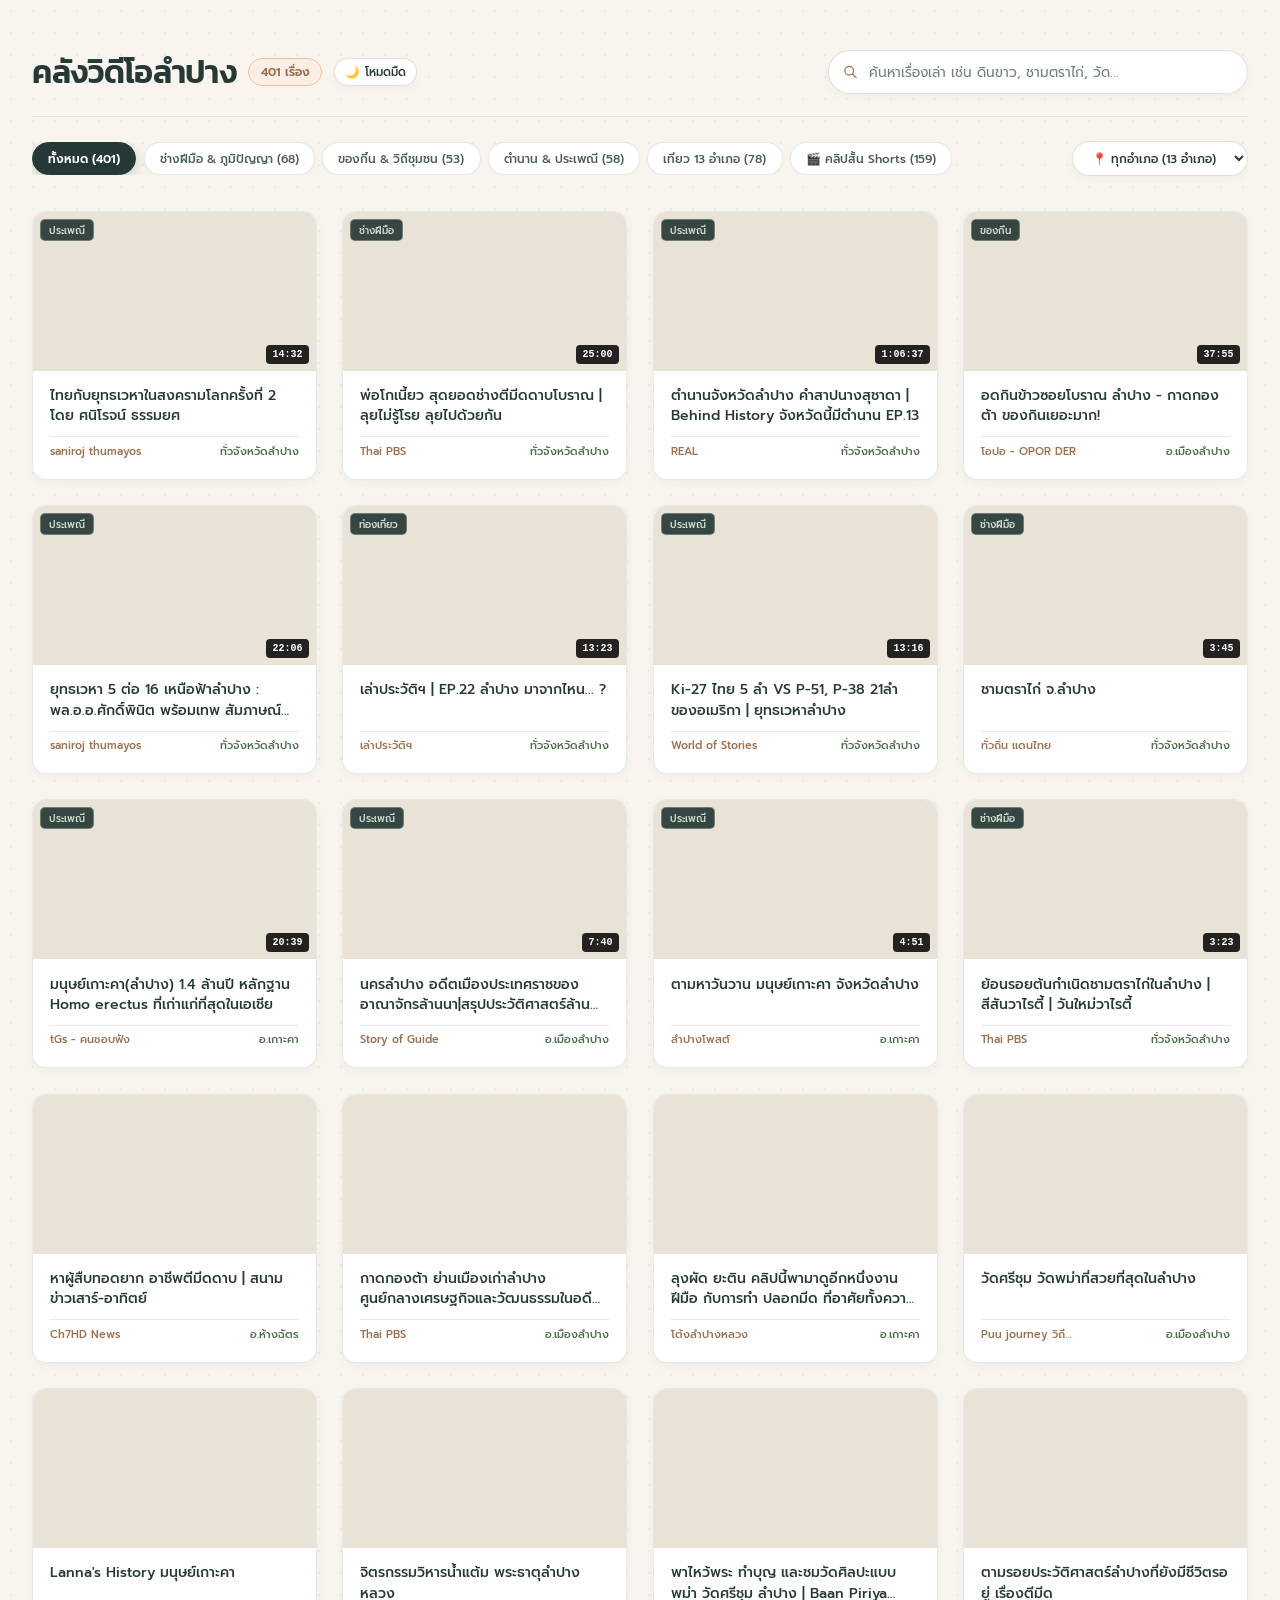
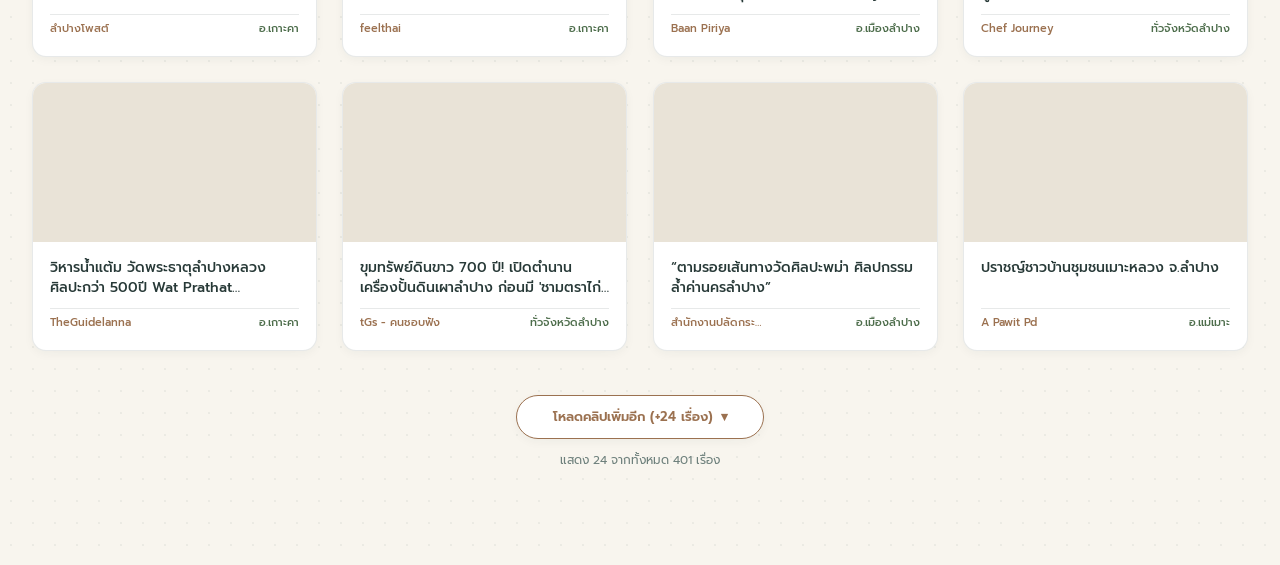
==== commit e0d70b9b: "Add files via upload" ====
--- a/preview.html
+++ b/preview.html
@@ -8,6 +8,7 @@
   <link rel="preconnect" href="https://fonts.gstatic.com" crossorigin>
   <link href="https://fonts.googleapis.com/css2?family=Kanit:wght@500;600&family=Prompt:wght@300;400;500;600&display=swap" rel="stylesheet">
   <style>
+
     /* ================= TLL HERITAGE WARM NUDE VIDEO ARCHIVE ================= */
     :root {
       --bg-cream: #F8F5EE;
@@ -520,660 +521,302 @@
       padding: 1.1rem 1.4rem;
       background: var(--surface-white);
     }
-</style>
+
+  /* High-Performance Rendering & Zero-Shift Rules */
+  .tll-thumb {
+    position: relative;
+    width: 100%;
+    aspect-ratio: 16 / 9;
+    background: #e9e3d7;
+    overflow: hidden;
+    content-visibility: auto;
+  }
+  .tll-thumb img {
+    width: 100%;
+    height: 100%;
+    object-fit: cover;
+    display: block;
+    transition: transform 0.35s cubic-bezier(0.16, 1, 0.3, 1);
+  }
+  .tll-card:hover .tll-thumb img {
+    transform: scale(1.04);
+  }
+  
+  /* Scoped theme dark rules for ReadyPlanet compatibility */
+  #tll-archive-root.theme-dark, #tll-archive-mount.theme-dark, body.theme-dark {
+    --bg-cream: #172321;
+    --bg-cream-alt: #101917;
+    --surface-white: #1e2c2a;
+    --surface-card: #1e2c2a;
+    --ink: #ffffff;
+    --ink-sub: #d6e2d4;
+    --text-muted: #9ba7a4;
+    --line-light: rgba(167, 192, 138, 0.16);
+    --line-warm: rgba(240, 192, 166, 0.28);
+    --terracotta: #f0c0a6;
+    --terracotta-hover: #ffffff;
+    --sage: #8ca88a;
+    --sage-deep: #a7c08a;
+    --peach-light: rgba(240, 192, 166, 0.15);
+    --shadow-sm: 0 4px 16px rgba(0,0,0,0.4);
+    --shadow-md: 0 16px 36px -10px rgba(0, 0, 0, 0.8);
+  }
+  #tll-archive-root.theme-dark .tll-cat-pill.active,
+  #tll-archive-mount.theme-dark .tll-cat-pill.active,
+  body.theme-dark .tll-cat-pill.active {
+    background: #f0c0a6;
+    color: #172321;
+    border-color: #f0c0a6;
+  }
+  #tll-archive-root.theme-dark .tll-search-input,
+  #tll-archive-mount.theme-dark .tll-search-input,
+  body.theme-dark .tll-search-input {
+    background: rgba(30, 44, 42, 0.95);
+    color: #ffffff;
+  }
+  #tll-archive-root.theme-dark .tll-select-btn,
+  #tll-archive-mount.theme-dark .tll-select-btn,
+  body.theme-dark .tll-select-btn {
+    background: #1e2c2a;
+    color: #ffffff;
+    border-color: rgba(240, 192, 166, 0.28);
+  }
+  #tll-archive-root.theme-dark .tll-card,
+  #tll-archive-mount.theme-dark .tll-card,
+  body.theme-dark .tll-card {
+    background: #1e2c2a;
+    border-color: rgba(167, 192, 138, 0.16);
+  }
+  #tll-archive-root.theme-dark .tll-theme-toggle,
+  #tll-archive-mount.theme-dark .tll-theme-toggle,
+  body.theme-dark .tll-theme-toggle {
+    background: #1e2c2a;
+    color: #f0c0a6;
+    border-color: rgba(240, 192, 166, 0.3);
+  }
+  #tll-archive-root.theme-dark .tll-theme-toggle:hover,
+  #tll-archive-mount.theme-dark .tll-theme-toggle:hover,
+  body.theme-dark .tll-theme-toggle:hover {
+    background: #273937;
+    color: #ffffff;
+  }
+
+  </style>
 </head>
 <body>
-
-  <div id="tll-archive-mount">
-    <div class="tll-archive-shell">
-
-      <!-- Header: Title + Search Dock -->
-      <div class="tll-head-flex">
-        <div class="tll-title-group">
-          <h2 class="tll-main-h2">คลังวิดีโอลำปาง</h2>
-          <span class="tll-count-badge" id="tllTotalBadge">401 เรื่อง</span>
-          <button type="button" id="tllThemeToggle" class="tll-theme-toggle" title="สลับโหมดสว่าง/มืด"><span id="tllThemeIcon">🌙</span> <span id="tllThemeText">โหมดมืด</span></button>
-        </div>
-        <div class="tll-search-dock">
-          <svg class="tll-search-ico" viewBox="0 0 24 24" fill="none" stroke="currentColor"><path stroke-linecap="round" stroke-linejoin="round" stroke-width="2" d="M21 21l-6-6m2-5a7 7 0 11-14 0 7 7 0 0114 0z"/></svg>
-          <input type="search" id="tllSearchInp" class="tll-search-input" placeholder="ค้นหาเรื่องเล่า เช่น ดินขาว, ชามตราไก่, วัด...">
-          <button type="button" id="tllSearchClear" class="tll-search-clear-btn">✕</button>
-        </div>
-      </div>
-
-      <!-- Filter Strip -->
-      <div class="tll-filter-row">
-        <div class="tll-pill-scroll tll-hide-scroll" id="tllCatBar">
-          <button type="button" class="tll-cat-pill active" data-cat="all">ทั้งหมด (401)</button>
-          <button type="button" class="tll-cat-pill" data-cat="craft_wisdom">ช่างฝีมือ & ภูมิปัญญา (68)</button>
-          <button type="button" class="tll-cat-pill" data-cat="food_lifestyle">ของกิ๋น & วิถีชุมชน (53)</button>
-          <button type="button" class="tll-cat-pill" data-cat="history_culture">ตำนาน & ประเพณี (202)</button>
-          <button type="button" class="tll-cat-pill" data-cat="places_travel">เที่ยว 13 อำเภอ (78)</button>
-          <button type="button" class="tll-cat-pill" data-cat="shorts">🎬 คลิปสั้น Shorts (151)</button>
-        </div>
-        <div class="tll-select-wrap">
-          <select id="tllDistSelect" class="tll-select-btn">
-            <option value="all">📍 ทุกอำเภอ (13 อำเภอ)</option>
-            <option value="อ.เมืองลำปาง">อ.เมืองลำปาง</option>
-            <option value="อ.เกาะคา">อ.เกาะคา</option>
-            <option value="อ.แม่เมาะ">อ.แม่เมาะ</option>
-            <option value="อ.เถิน">อ.เถิน</option>
-            <option value="อ.แจ้ห่ม">อ.แจ้ห่ม</option>
-            <option value="อ.งาว">อ.งาว</option>
-            <option value="อ.ห้างฉัตร">อ.ห้างฉัตร</option>
-            <option value="อ.วังเหนือ">อ.วังเหนือ</option>
-            <option value="อ.สบปราบ">อ.สบปราบ</option>
-            <option value="อ.แม่พริก">อ.แม่พริก</option>
-            <option value="อ.เสริมงาม">อ.เสริมงาม</option>
-            <option value="อ.แม่ทะ">อ.แม่ทะ</option>
-            <option value="อ.เมืองปาน">อ.เมืองปาน</option>
-          </select>
-        </div>
-      </div>
-
-      <!-- Video Grid: 2 columns on mobile, 3-4 columns on desktop -->
-      <div class="tll-grid" id="tllGrid">
-        
-    <article class="tll-card" onclick="window.tllWatch('oBkWwEYF5B8', 'ไทยกับยุทธเวหาในสงครามโลกครั้งที่ 2 โดย ศนิโรจน์ ธรรมยศ', 'saniroj thumayos', 'ทั่วจังหวัดลำปาง', 'ประเพณี')">
-      <div class="tll-thumb">
-        <img src="https://i.ytimg.com/vi/oBkWwEYF5B8/hq720.jpg?sqp=-oaymwEcCNAFEJQDSFXyq4qpAw4IARUAAIhCGAFwAcABBg==&rs=AOn4CLBQ-Pm4DFTmgjhlEfgTRQygWwgUSg" alt="ไทยกับยุทธเวหาในสงครามโลกครั้งที่ 2 โดย ศนิโรจน์ ธรรมยศ" loading="lazy" onerror="this.src='https://i.ytimg.com/vi/oBkWwEYF5B8/hqdefault.jpg'">
-        <div class="tll-play-btn">
-          <div class="tll-play-circle">
-            <svg viewBox="0 0 24 24" fill="currentColor"><path d="M8 5v14l11-7z"/></svg>
-          </div>
-        </div>
-        <span class="tll-tag-cat">ประเพณี</span>
-        <span class="tll-tag-len">14:32</span>
-      </div>
-      <div class="tll-body">
-        <h3 class="tll-card-title">ไทยกับยุทธเวหาในสงครามโลกครั้งที่ 2 โดย ศนิโรจน์ ธรรมยศ</h3>
-        <div class="tll-meta-row">
-          <span class="tll-meta-channel">saniroj thumayos</span>
-          <span class="tll-meta-dist">ทั่วจังหวัดลำปาง</span>
-        </div>
-      </div>
-    </article>
-  
-
-    <article class="tll-card" onclick="window.tllWatch('aiLxxaMk_YA', 'พ่อโกเนี้ยว สุดยอดช่างตีมีดดาบโบราณ | ลุยไม่รู้โรย ลุยไปด้วยกัน', 'Thai PBS', 'ทั่วจังหวัดลำปาง', 'ช่างฝีมือ')">
-      <div class="tll-thumb">
-        <img src="https://i.ytimg.com/vi/aiLxxaMk_YA/hq720.jpg?sqp=-oaymwEcCNAFEJQDSFXyq4qpAw4IARUAAIhCGAFwAcABBqLzl_8DDgiW8aqvBhjg6gQg4KgB&rs=AOn4CLCy2EAgdA4zNt-1KpCV-maQRnSVmg&usqp=CBU" alt="พ่อโกเนี้ยว สุดยอดช่างตีมีดดาบโบราณ | ลุยไม่รู้โรย ลุยไปด้วยกัน" loading="lazy" onerror="this.src='https://i.ytimg.com/vi/aiLxxaMk_YA/hqdefault.jpg'">
-        <div class="tll-play-btn">
-          <div class="tll-play-circle">
-            <svg viewBox="0 0 24 24" fill="currentColor"><path d="M8 5v14l11-7z"/></svg>
-          </div>
-        </div>
-        <span class="tll-tag-cat">ช่างฝีมือ</span>
-        <span class="tll-tag-len">25:00</span>
-      </div>
-      <div class="tll-body">
-        <h3 class="tll-card-title">พ่อโกเนี้ยว สุดยอดช่างตีมีดดาบโบราณ | ลุยไม่รู้โรย ลุยไปด้วยกัน</h3>
-        <div class="tll-meta-row">
-          <span class="tll-meta-channel">Thai PBS</span>
-          <span class="tll-meta-dist">ทั่วจังหวัดลำปาง</span>
-        </div>
-      </div>
-    </article>
-  
-
-    <article class="tll-card" onclick="window.tllWatch('e_kIDaLOGx4', 'ตำนานจังหวัดลำปาง คำสาปนางสุชาดา | Behind History จังหวัดนี้มีตำนาน EP.13', 'REAL', 'ทั่วจังหวัดลำปาง', 'ประเพณี')">
-      <div class="tll-thumb">
-        <img src="https://i.ytimg.com/vi/e_kIDaLOGx4/hq720.jpg?sqp=-oaymwEcCNAFEJQDSFXyq4qpAw4IARUAAIhCGAFwAcABBg==&rs=AOn4CLBRnHbT8UbVHZ-RINt1LwKijQRGaQ" alt="ตำนานจังหวัดลำปาง คำสาปนางสุชาดา | Behind History จังหวัดนี้มีตำนาน EP.13" loading="lazy" onerror="this.src='https://i.ytimg.com/vi/e_kIDaLOGx4/hqdefault.jpg'">
-        <div class="tll-play-btn">
-          <div class="tll-play-circle">
-            <svg viewBox="0 0 24 24" fill="currentColor"><path d="M8 5v14l11-7z"/></svg>
-          </div>
-        </div>
-        <span class="tll-tag-cat">ประเพณี</span>
-        <span class="tll-tag-len">1:06:37</span>
-      </div>
-      <div class="tll-body">
-        <h3 class="tll-card-title">ตำนานจังหวัดลำปาง คำสาปนางสุชาดา | Behind History จังหวัดนี้มีตำนาน EP.13</h3>
-        <div class="tll-meta-row">
-          <span class="tll-meta-channel">REAL</span>
-          <span class="tll-meta-dist">ทั่วจังหวัดลำปาง</span>
-        </div>
-      </div>
-    </article>
-  
-
-    <article class="tll-card" onclick="window.tllWatch('vX0pxZ9vi2o', 'อดกินข้าวซอยโบราณ ลำปาง - กาดกองต้า ของกินเยอะมาก!', 'โอปอ - OPOR DER', 'อ.เมืองลำปาง', 'ของกิ๋น')">
-      <div class="tll-thumb">
-        <img src="https://i.ytimg.com/vi/vX0pxZ9vi2o/hq720.jpg?sqp=-oaymwEcCNAFEJQDSFXyq4qpAw4IARUAAIhCGAFwAcABBg==&rs=AOn4CLB9YjJSfgkzp4V3XC1C8mHmHfPwNg" alt="อดกินข้าวซอยโบราณ ลำปาง - กาดกองต้า ของกินเยอะมาก!" loading="lazy" onerror="this.src='https://i.ytimg.com/vi/vX0pxZ9vi2o/hqdefault.jpg'">
-        <div class="tll-play-btn">
-          <div class="tll-play-circle">
-            <svg viewBox="0 0 24 24" fill="currentColor"><path d="M8 5v14l11-7z"/></svg>
-          </div>
-        </div>
-        <span class="tll-tag-cat">ของกิ๋น</span>
-        <span class="tll-tag-len">37:55</span>
-      </div>
-      <div class="tll-body">
-        <h3 class="tll-card-title">อดกินข้าวซอยโบราณ ลำปาง - กาดกองต้า ของกินเยอะมาก!</h3>
-        <div class="tll-meta-row">
-          <span class="tll-meta-channel">โอปอ - OPOR DER</span>
-          <span class="tll-meta-dist">อ.เมืองลำปาง</span>
-        </div>
-      </div>
-    </article>
-  
-
-    <article class="tll-card" onclick="window.tllWatch('3Iu9NegJcGw', 'ยุทธเวหา 5 ต่อ 16 เหนือฟ้าลำปาง : พล.อ.อ.ศักดิ์พินิต พร้อมเทพ สัมภาษณ์โดย ศนิโรจน์ ธรรมยศ', 'saniroj thumayos', 'ทั่วจังหวัดลำปาง', 'ประเพณี')">
-      <div class="tll-thumb">
-        <img src="https://i.ytimg.com/vi/3Iu9NegJcGw/hq720.jpg?sqp=-oaymwEcCNAFEJQDSFXyq4qpAw4IARUAAIhCGAFwAcABBg==&rs=AOn4CLBIFMA6XauMMuwV4RTXdqv3QY7Rlw" alt="ยุทธเวหา 5 ต่อ 16 เหนือฟ้าลำปาง : พล.อ.อ.ศักดิ์พินิต พร้อมเทพ สัมภาษณ์โดย ศนิโรจน์ ธรรมยศ" loading="lazy" onerror="this.src='https://i.ytimg.com/vi/3Iu9NegJcGw/hqdefault.jpg'">
-        <div class="tll-play-btn">
-          <div class="tll-play-circle">
-            <svg viewBox="0 0 24 24" fill="currentColor"><path d="M8 5v14l11-7z"/></svg>
-          </div>
-        </div>
-        <span class="tll-tag-cat">ประเพณี</span>
-        <span class="tll-tag-len">22:06</span>
-      </div>
-      <div class="tll-body">
-        <h3 class="tll-card-title">ยุทธเวหา 5 ต่อ 16 เหนือฟ้าลำปาง : พล.อ.อ.ศักดิ์พินิต พร้อมเทพ สัมภาษณ์โดย ศนิโรจน์ ธรรมยศ</h3>
-        <div class="tll-meta-row">
-          <span class="tll-meta-channel">saniroj thumayos</span>
-          <span class="tll-meta-dist">ทั่วจังหวัดลำปาง</span>
-        </div>
-      </div>
-    </article>
-  
-
-    <article class="tll-card" onclick="window.tllWatch('tHnmsQDJAx0', 'เล่าประวัติฯ | EP.22 ลำปาง มาจากไหน... ?', 'เล่าประวัติฯ', 'ทั่วจังหวัดลำปาง', 'ท่องเที่ยว')">
-      <div class="tll-thumb">
-        <img src="https://i.ytimg.com/vi/tHnmsQDJAx0/hq720.jpg?sqp=-oaymwEcCNAFEJQDSFXyq4qpAw4IARUAAIhCGAFwAcABBg==&rs=AOn4CLBV-DZS2GNACBt0k7mibRJ3dIS_4Q" alt="เล่าประวัติฯ | EP.22 ลำปาง มาจากไหน... ?" loading="lazy" onerror="this.src='https://i.ytimg.com/vi/tHnmsQDJAx0/hqdefault.jpg'">
-        <div class="tll-play-btn">
-          <div class="tll-play-circle">
-            <svg viewBox="0 0 24 24" fill="currentColor"><path d="M8 5v14l11-7z"/></svg>
-          </div>
-        </div>
-        <span class="tll-tag-cat">ท่องเที่ยว</span>
-        <span class="tll-tag-len">13:23</span>
-      </div>
-      <div class="tll-body">
-        <h3 class="tll-card-title">เล่าประวัติฯ | EP.22 ลำปาง มาจากไหน... ?</h3>
-        <div class="tll-meta-row">
-          <span class="tll-meta-channel">เล่าประวัติฯ</span>
-          <span class="tll-meta-dist">ทั่วจังหวัดลำปาง</span>
-        </div>
-      </div>
-    </article>
-  
-
-    <article class="tll-card" onclick="window.tllWatch('SxYbq2fepSw', 'Ki-27 ไทย 5 ลำ VS P-51, P-38 21ลำของอเมริกา | ยุทธเวหาลำปาง', 'World of Stories', 'ทั่วจังหวัดลำปาง', 'ประเพณี')">
-      <div class="tll-thumb">
-        <img src="https://i.ytimg.com/vi/SxYbq2fepSw/hq720.jpg?sqp=-oaymwEcCNAFEJQDSFXyq4qpAw4IARUAAIhCGAFwAcABBg==&rs=AOn4CLAvQ9lm6pJjIvuWFyuEl4OfcwYS9Q" alt="Ki-27 ไทย 5 ลำ VS P-51, P-38 21ลำของอเมริกา | ยุทธเวหาลำปาง" loading="lazy" onerror="this.src='https://i.ytimg.com/vi/SxYbq2fepSw/hqdefault.jpg'">
-        <div class="tll-play-btn">
-          <div class="tll-play-circle">
-            <svg viewBox="0 0 24 24" fill="currentColor"><path d="M8 5v14l11-7z"/></svg>
-          </div>
-        </div>
-        <span class="tll-tag-cat">ประเพณี</span>
-        <span class="tll-tag-len">13:16</span>
-      </div>
-      <div class="tll-body">
-        <h3 class="tll-card-title">Ki-27 ไทย 5 ลำ VS P-51, P-38 21ลำของอเมริกา | ยุทธเวหาลำปาง</h3>
-        <div class="tll-meta-row">
-          <span class="tll-meta-channel">World of Stories</span>
-          <span class="tll-meta-dist">ทั่วจังหวัดลำปาง</span>
-        </div>
-      </div>
-    </article>
-  
-
-    <article class="tll-card" onclick="window.tllWatch('RRIV2D_0HFw', 'ชามตราไก่ จ.ลำปาง', 'ทั่วถิ่น แดนไทย', 'ทั่วจังหวัดลำปาง', 'ช่างฝีมือ')">
-      <div class="tll-thumb">
-        <img src="https://i.ytimg.com/vi/RRIV2D_0HFw/hq720.jpg?sqp=-oaymwEcCNAFEJQDSFXyq4qpAw4IARUAAIhCGAFwAcABBg==&rs=AOn4CLAZKLOVhD1bvrIPTwygqCR4C5BDzg" alt="ชามตราไก่ จ.ลำปาง" loading="lazy" onerror="this.src='https://i.ytimg.com/vi/RRIV2D_0HFw/hqdefault.jpg'">
-        <div class="tll-play-btn">
-          <div class="tll-play-circle">
-            <svg viewBox="0 0 24 24" fill="currentColor"><path d="M8 5v14l11-7z"/></svg>
-          </div>
-        </div>
-        <span class="tll-tag-cat">ช่างฝีมือ</span>
-        <span class="tll-tag-len">3:45</span>
-      </div>
-      <div class="tll-body">
-        <h3 class="tll-card-title">ชามตราไก่ จ.ลำปาง</h3>
-        <div class="tll-meta-row">
-          <span class="tll-meta-channel">ทั่วถิ่น แดนไทย</span>
-          <span class="tll-meta-dist">ทั่วจังหวัดลำปาง</span>
-        </div>
-      </div>
-    </article>
-  
-
-    <article class="tll-card" onclick="window.tllWatch('1jWygEB9ewk', 'มนุษย์เกาะคา(ลำปาง) 1.4 ล้านปี หลักฐาน Homo erectus ที่เก่าแก่ที่สุดในเอเชีย', 'tGs - คนชอบฟัง', 'อ.เกาะคา', 'ประเพณี')">
-      <div class="tll-thumb">
-        <img src="https://i.ytimg.com/vi/1jWygEB9ewk/hq720.jpg?sqp=-oaymwEcCNAFEJQDSFXyq4qpAw4IARUAAIhCGAFwAcABBg==&rs=AOn4CLAjNwI31Q4J746fEgHIQlziaqdxxg" alt="มนุษย์เกาะคา(ลำปาง) 1.4 ล้านปี หลักฐาน Homo erectus ที่เก่าแก่ที่สุดในเอเชีย" loading="lazy" onerror="this.src='https://i.ytimg.com/vi/1jWygEB9ewk/hqdefault.jpg'">
-        <div class="tll-play-btn">
-          <div class="tll-play-circle">
-            <svg viewBox="0 0 24 24" fill="currentColor"><path d="M8 5v14l11-7z"/></svg>
-          </div>
-        </div>
-        <span class="tll-tag-cat">ประเพณี</span>
-        <span class="tll-tag-len">20:39</span>
-      </div>
-      <div class="tll-body">
-        <h3 class="tll-card-title">มนุษย์เกาะคา(ลำปาง) 1.4 ล้านปี หลักฐาน Homo erectus ที่เก่าแก่ที่สุดในเอเชีย</h3>
-        <div class="tll-meta-row">
-          <span class="tll-meta-channel">tGs - คนชอบฟัง</span>
-          <span class="tll-meta-dist">อ.เกาะคา</span>
-        </div>
-      </div>
-    </article>
-  
-
-    <article class="tll-card" onclick="window.tllWatch('AuyrM-gSE_I', 'นครลำปาง อดีตเมืองประเทศราชของอาณาจักรล้านนา|สรุปประวัติศาสตร์ล้านนา|Story of Guide', 'Story of Guide', 'อ.เมืองลำปาง', 'ประเพณี')">
-      <div class="tll-thumb">
-        <img src="https://i.ytimg.com/vi/AuyrM-gSE_I/hq720.jpg?sqp=-oaymwEcCNAFEJQDSFXyq4qpAw4IARUAAIhCGAFwAcABBg==&rs=AOn4CLAXbU7ePkIpZA8xTovpFyYFLIy1tA" alt="นครลำปาง อดีตเมืองประเทศราชของอาณาจักรล้านนา|สรุปประวัติศาสตร์ล้านนา|Story of Guide" loading="lazy" onerror="this.src='https://i.ytimg.com/vi/AuyrM-gSE_I/hqdefault.jpg'">
-        <div class="tll-play-btn">
-          <div class="tll-play-circle">
-            <svg viewBox="0 0 24 24" fill="currentColor"><path d="M8 5v14l11-7z"/></svg>
-          </div>
-        </div>
-        <span class="tll-tag-cat">ประเพณี</span>
-        <span class="tll-tag-len">7:40</span>
-      </div>
-      <div class="tll-body">
-        <h3 class="tll-card-title">นครลำปาง อดีตเมืองประเทศราชของอาณาจักรล้านนา|สรุปประวัติศาสตร์ล้านนา|Story of Guide</h3>
-        <div class="tll-meta-row">
-          <span class="tll-meta-channel">Story of Guide</span>
-          <span class="tll-meta-dist">อ.เมืองลำปาง</span>
-        </div>
-      </div>
-    </article>
-  
-
-    <article class="tll-card" onclick="window.tllWatch('Afpe8UUojUQ', 'ตามหาวันวาน มนุษย์เกาะคา จังหวัดลำปาง', 'ลําปางโพสต์', 'อ.เกาะคา', 'ประเพณี')">
-      <div class="tll-thumb">
-        <img src="https://i.ytimg.com/vi/Afpe8UUojUQ/hq720.jpg?sqp=-oaymwEcCNAFEJQDSFXyq4qpAw4IARUAAIhCGAFwAcABBg==&rs=AOn4CLAbHncRWIxeFnA4z8ucBFB1VsChfw" alt="ตามหาวันวาน มนุษย์เกาะคา จังหวัดลำปาง" loading="lazy" onerror="this.src='https://i.ytimg.com/vi/Afpe8UUojUQ/hqdefault.jpg'">
-        <div class="tll-play-btn">
-          <div class="tll-play-circle">
-            <svg viewBox="0 0 24 24" fill="currentColor"><path d="M8 5v14l11-7z"/></svg>
-          </div>
-        </div>
-        <span class="tll-tag-cat">ประเพณี</span>
-        <span class="tll-tag-len">4:51</span>
-      </div>
-      <div class="tll-body">
-        <h3 class="tll-card-title">ตามหาวันวาน มนุษย์เกาะคา จังหวัดลำปาง</h3>
-        <div class="tll-meta-row">
-          <span class="tll-meta-channel">ลําปางโพสต์</span>
-          <span class="tll-meta-dist">อ.เกาะคา</span>
-        </div>
-      </div>
-    </article>
-  
-
-    <article class="tll-card" onclick="window.tllWatch('cD-keupBngY', 'ย้อนรอยต้นกำเนิดชามตราไก่ในลำปาง | สีสันวาไรตี้ | วันใหม่วาไรตี้', 'Thai PBS', 'ทั่วจังหวัดลำปาง', 'ช่างฝีมือ')">
-      <div class="tll-thumb">
-        <img src="https://i.ytimg.com/vi/cD-keupBngY/hq720.jpg?sqp=-oaymwEcCNAFEJQDSFXyq4qpAw4IARUAAIhCGAFwAcABBg==&rs=AOn4CLDQg-osLdgXDdxLaroTxDJhYeKy8Q" alt="ย้อนรอยต้นกำเนิดชามตราไก่ในลำปาง | สีสันวาไรตี้ | วันใหม่วาไรตี้" loading="lazy" onerror="this.src='https://i.ytimg.com/vi/cD-keupBngY/hqdefault.jpg'">
-        <div class="tll-play-btn">
-          <div class="tll-play-circle">
-            <svg viewBox="0 0 24 24" fill="currentColor"><path d="M8 5v14l11-7z"/></svg>
-          </div>
-        </div>
-        <span class="tll-tag-cat">ช่างฝีมือ</span>
-        <span class="tll-tag-len">3:23</span>
-      </div>
-      <div class="tll-body">
-        <h3 class="tll-card-title">ย้อนรอยต้นกำเนิดชามตราไก่ในลำปาง | สีสันวาไรตี้ | วันใหม่วาไรตี้</h3>
-        <div class="tll-meta-row">
-          <span class="tll-meta-channel">Thai PBS</span>
-          <span class="tll-meta-dist">ทั่วจังหวัดลำปาง</span>
-        </div>
-      </div>
-    </article>
-  
-
-    <article class="tll-card" onclick="window.tllWatch('qzzku0lqDYM', 'หาผู้สืบทอดยาก อาชีพตีมีดดาบ | สนามข่าวเสาร์-อาทิตย์', 'Ch7HD News', 'อ.ห้างฉัตร', 'ช่างฝีมือ')">
-      <div class="tll-thumb">
-        <img src="https://i.ytimg.com/vi/qzzku0lqDYM/hq720.jpg?sqp=-oaymwEcCNAFEJQDSFXyq4qpAw4IARUAAIhCGAFwAcABBqLzl_8DDgjNl-TMBhjg6gQg4KgB&rs=AOn4CLC1u-zBTjMxIZs8u1jfPF6DLE_PrA&usqp=CBU" alt="หาผู้สืบทอดยาก อาชีพตีมีดดาบ | สนามข่าวเสาร์-อาทิตย์" loading="lazy" onerror="this.src='https://i.ytimg.com/vi/qzzku0lqDYM/hqdefault.jpg'">
-        <div class="tll-play-btn">
-          <div class="tll-play-circle">
-            <svg viewBox="0 0 24 24" fill="currentColor"><path d="M8 5v14l11-7z"/></svg>
-          </div>
-        </div>
-        <span class="tll-tag-cat">ช่างฝีมือ</span>
-        <span class="tll-tag-len">3:37</span>
-      </div>
-      <div class="tll-body">
-        <h3 class="tll-card-title">หาผู้สืบทอดยาก อาชีพตีมีดดาบ | สนามข่าวเสาร์-อาทิตย์</h3>
-        <div class="tll-meta-row">
-          <span class="tll-meta-channel">Ch7HD News</span>
-          <span class="tll-meta-dist">อ.ห้างฉัตร</span>
-        </div>
-      </div>
-    </article>
-  
-
-    <article class="tll-card" onclick="window.tllWatch('xhsUoLIqdC0', 'กาดกองต้า ย่านเมืองเก่าลำปาง ศูนย์กลางเศรษฐกิจและวัฒนธรรมในอดีต | นครฮีลใจ | วันใหม่วาไรตี้', 'Thai PBS', 'อ.เมืองลำปาง', 'ประเพณี')">
-      <div class="tll-thumb">
-        <img src="https://i.ytimg.com/vi/xhsUoLIqdC0/hq720.jpg?sqp=-oaymwEcCNAFEJQDSFXyq4qpAw4IARUAAIhCGAFwAcABBg==&rs=AOn4CLAjes9YHYwOxg8dH3dRnEnQC715Dw" alt="กาดกองต้า ย่านเมืองเก่าลำปาง ศูนย์กลางเศรษฐกิจและวัฒนธรรมในอดีต | นครฮีลใจ | วันใหม่วาไรตี้" loading="lazy" onerror="this.src='https://i.ytimg.com/vi/xhsUoLIqdC0/hqdefault.jpg'">
-        <div class="tll-play-btn">
-          <div class="tll-play-circle">
-            <svg viewBox="0 0 24 24" fill="currentColor"><path d="M8 5v14l11-7z"/></svg>
-          </div>
-        </div>
-        <span class="tll-tag-cat">ประเพณี</span>
-        <span class="tll-tag-len">11:40</span>
-      </div>
-      <div class="tll-body">
-        <h3 class="tll-card-title">กาดกองต้า ย่านเมืองเก่าลำปาง ศูนย์กลางเศรษฐกิจและวัฒนธรรมในอดีต | นครฮีลใจ | วันใหม่วาไรตี้</h3>
-        <div class="tll-meta-row">
-          <span class="tll-meta-channel">Thai PBS</span>
-          <span class="tll-meta-dist">อ.เมืองลำปาง</span>
-        </div>
-      </div>
-    </article>
-  
-
-    <article class="tll-card" onclick="window.tllWatch('eKELu8wMGH0', 'ลุงผัด ยะติน คลิปนี้พามาดูอีกหนึ่งงานฝีมือ กับการทำ ปลอกมีด ที่อาศัยทั้งความชำนาญและประสบการณ์', 'โต้งลําปางหลวง', 'อ.เกาะคา', 'ช่างฝีมือ')">
-      <div class="tll-thumb">
-        <img src="https://i.ytimg.com/vi/eKELu8wMGH0/hq720.jpg?sqp=-oaymwEcCNAFEJQDSFXyq4qpAw4IARUAAIhCGAFwAcABBg==&rs=AOn4CLALM8PzNLo4OXiDC6tiIi4KExEBAA" alt="ลุงผัด ยะติน คลิปนี้พามาดูอีกหนึ่งงานฝีมือ กับการทำ ปลอกมีด ที่อาศัยทั้งความชำนาญและประสบการณ์" loading="lazy" onerror="this.src='https://i.ytimg.com/vi/eKELu8wMGH0/hqdefault.jpg'">
-        <div class="tll-play-btn">
-          <div class="tll-play-circle">
-            <svg viewBox="0 0 24 24" fill="currentColor"><path d="M8 5v14l11-7z"/></svg>
-          </div>
-        </div>
-        <span class="tll-tag-cat">ช่างฝีมือ</span>
-        <span class="tll-tag-len">3:02</span>
-      </div>
-      <div class="tll-body">
-        <h3 class="tll-card-title">ลุงผัด ยะติน คลิปนี้พามาดูอีกหนึ่งงานฝีมือ กับการทำ ปลอกมีด ที่อาศัยทั้งความชำนาญและประสบการณ์</h3>
-        <div class="tll-meta-row">
-          <span class="tll-meta-channel">โต้งลําปางหลวง</span>
-          <span class="tll-meta-dist">อ.เกาะคา</span>
-        </div>
-      </div>
-    </article>
-  
-
-    <article class="tll-card" onclick="window.tllWatch('bSxf04d0unM', 'วัดศรีชุม วัดพม่าที่สวยที่สุดในลำปาง', 'Puu journey วิถีอิสระ', 'อ.เมืองลำปาง', 'ท่องเที่ยว')">
-      <div class="tll-thumb">
-        <img src="https://i.ytimg.com/vi/bSxf04d0unM/hq720.jpg?sqp=-oaymwEcCNAFEJQDSFXyq4qpAw4IARUAAIhCGAFwAcABBg==&rs=AOn4CLC5j-3PNSTxKcV1F5AONuj4bq4vCw" alt="วัดศรีชุม วัดพม่าที่สวยที่สุดในลำปาง" loading="lazy" onerror="this.src='https://i.ytimg.com/vi/bSxf04d0unM/hqdefault.jpg'">
-        <div class="tll-play-btn">
-          <div class="tll-play-circle">
-            <svg viewBox="0 0 24 24" fill="currentColor"><path d="M8 5v14l11-7z"/></svg>
-          </div>
-        </div>
-        <span class="tll-tag-cat">ท่องเที่ยว</span>
-        <span class="tll-tag-len">4:37</span>
-      </div>
-      <div class="tll-body">
-        <h3 class="tll-card-title">วัดศรีชุม วัดพม่าที่สวยที่สุดในลำปาง</h3>
-        <div class="tll-meta-row">
-          <span class="tll-meta-channel">Puu journey วิถีอิสระ</span>
-          <span class="tll-meta-dist">อ.เมืองลำปาง</span>
-        </div>
-      </div>
-    </article>
-  
-
-    <article class="tll-card" onclick="window.tllWatch('TYLD5BzYUE8', 'Lanna's History มนุษย์เกาะคา', 'ลําปางโพสต์', 'อ.เกาะคา', 'ประเพณี')">
-      <div class="tll-thumb">
-        <img src="https://i.ytimg.com/vi/TYLD5BzYUE8/hq720.jpg?sqp=-oaymwE2CNAFEJQDSFXyq4qpAygIARUAAIhCGAFwAcABBvABAfgBzgWAAtAFigIMCAAQARhyIFkoODAP&rs=AOn4CLDcXd5fH1lF-suHPyR_S9oG6vneyw" alt="Lanna's History มนุษย์เกาะคา" loading="lazy" onerror="this.src='https://i.ytimg.com/vi/TYLD5BzYUE8/hqdefault.jpg'">
-        <div class="tll-play-btn">
-          <div class="tll-play-circle">
-            <svg viewBox="0 0 24 24" fill="currentColor"><path d="M8 5v14l11-7z"/></svg>
-          </div>
-        </div>
-        <span class="tll-tag-cat">ประเพณี</span>
-        <span class="tll-tag-len">3:02</span>
-      </div>
-      <div class="tll-body">
-        <h3 class="tll-card-title">Lanna's History มนุษย์เกาะคา</h3>
-        <div class="tll-meta-row">
-          <span class="tll-meta-channel">ลําปางโพสต์</span>
-          <span class="tll-meta-dist">อ.เกาะคา</span>
-        </div>
-      </div>
-    </article>
-  
-
-    <article class="tll-card" onclick="window.tllWatch('XMRNLhl3ocM', 'จิตรกรรมวิหารน้ำแต้ม  พระธาตุลำปางหลวง', 'feelthai', 'อ.เกาะคา', 'ท่องเที่ยว')">
-      <div class="tll-thumb">
-        <img src="https://i.ytimg.com/vi/XMRNLhl3ocM/hq720.jpg?sqp=-oaymwEcCNAFEJQDSFXyq4qpAw4IARUAAIhCGAFwAcABBg==&rs=AOn4CLBHBzQQ1l3uv93ZTuxqT14-WdgdwA" alt="จิตรกรรมวิหารน้ำแต้ม  พระธาตุลำปางหลวง" loading="lazy" onerror="this.src='https://i.ytimg.com/vi/XMRNLhl3ocM/hqdefault.jpg'">
-        <div class="tll-play-btn">
-          <div class="tll-play-circle">
-            <svg viewBox="0 0 24 24" fill="currentColor"><path d="M8 5v14l11-7z"/></svg>
-          </div>
-        </div>
-        <span class="tll-tag-cat">ท่องเที่ยว</span>
-        <span class="tll-tag-len">2:59</span>
-      </div>
-      <div class="tll-body">
-        <h3 class="tll-card-title">จิตรกรรมวิหารน้ำแต้ม  พระธาตุลำปางหลวง</h3>
-        <div class="tll-meta-row">
-          <span class="tll-meta-channel">feelthai</span>
-          <span class="tll-meta-dist">อ.เกาะคา</span>
-        </div>
-      </div>
-    </article>
-  
-
-    <article class="tll-card" onclick="window.tllWatch('YK5JMqOv5hs', 'พาไหว้พระ ทำบุญ และชมวัดศิลปะแบบพม่า วัดศรีชุม ลำปาง | Baan Piriya ep.94', 'Baan Piriya', 'อ.เมืองลำปาง', 'ท่องเที่ยว')">
-      <div class="tll-thumb">
-        <img src="https://i.ytimg.com/vi/YK5JMqOv5hs/hq720.jpg?sqp=-oaymwEcCNAFEJQDSFXyq4qpAw4IARUAAIhCGAFwAcABBg==&rs=AOn4CLAbOoeDqv8KkajV7U2ceihTtM_HUg" alt="พาไหว้พระ ทำบุญ และชมวัดศิลปะแบบพม่า วัดศรีชุม ลำปาง | Baan Piriya ep.94" loading="lazy" onerror="this.src='https://i.ytimg.com/vi/YK5JMqOv5hs/hqdefault.jpg'">
-        <div class="tll-play-btn">
-          <div class="tll-play-circle">
-            <svg viewBox="0 0 24 24" fill="currentColor"><path d="M8 5v14l11-7z"/></svg>
-          </div>
-        </div>
-        <span class="tll-tag-cat">ท่องเที่ยว</span>
-        <span class="tll-tag-len">16:11</span>
-      </div>
-      <div class="tll-body">
-        <h3 class="tll-card-title">พาไหว้พระ ทำบุญ และชมวัดศิลปะแบบพม่า วัดศรีชุม ลำปาง | Baan Piriya ep.94</h3>
-        <div class="tll-meta-row">
-          <span class="tll-meta-channel">Baan Piriya</span>
-          <span class="tll-meta-dist">อ.เมืองลำปาง</span>
-        </div>
-      </div>
-    </article>
-  
-
-    <article class="tll-card" onclick="window.tllWatch('ntHFsQO0YwE', 'ตามรอยประวัติศาสตร์ลำปางที่ยังมีชีวิตรอยู่ เรื่องตีมีด', 'Chef Journey', 'ทั่วจังหวัดลำปาง', 'ช่างฝีมือ')">
-      <div class="tll-thumb">
-        <img src="https://i.ytimg.com/vi/ntHFsQO0YwE/hq720.jpg?sqp=-oaymwEcCNAFEJQDSFXyq4qpAw4IARUAAIhCGAFwAcABBqLzl_8DDgjsp_TKBhjg6gQg4KgB&rs=AOn4CLByty5tEVMLS1jjHK9qAoU5PUyILQ&usqp=CBU" alt="ตามรอยประวัติศาสตร์ลำปางที่ยังมีชีวิตรอยู่ เรื่องตีมีด" loading="lazy" onerror="this.src='https://i.ytimg.com/vi/ntHFsQO0YwE/hqdefault.jpg'">
-        <div class="tll-play-btn">
-          <div class="tll-play-circle">
-            <svg viewBox="0 0 24 24" fill="currentColor"><path d="M8 5v14l11-7z"/></svg>
-          </div>
-        </div>
-        <span class="tll-tag-cat">ช่างฝีมือ</span>
-        <span class="tll-tag-len">11:58</span>
-      </div>
-      <div class="tll-body">
-        <h3 class="tll-card-title">ตามรอยประวัติศาสตร์ลำปางที่ยังมีชีวิตรอยู่ เรื่องตีมีด</h3>
-        <div class="tll-meta-row">
-          <span class="tll-meta-channel">Chef Journey</span>
-          <span class="tll-meta-dist">ทั่วจังหวัดลำปาง</span>
-        </div>
-      </div>
-    </article>
-  
-
-    <article class="tll-card" onclick="window.tllWatch('OMqwDJQomgo', 'วิหารน้ำแต้ม วัดพระธาตุลำปางหลวง  ศิลปะกว่า 500ปี Wat Prathat Lampangluang (for 500 years ago)', 'TheGuidelanna', 'อ.เกาะคา', 'ท่องเที่ยว')">
-      <div class="tll-thumb">
-        <img src="https://i.ytimg.com/vi/OMqwDJQomgo/hq720.jpg?sqp=-oaymwEcCNAFEJQDSFXyq4qpAw4IARUAAIhCGAFwAcABBg==&rs=AOn4CLBm5V-mZg-qCi9HZDtlwjptqpDfAQ" alt="วิหารน้ำแต้ม วัดพระธาตุลำปางหลวง  ศิลปะกว่า 500ปี Wat Prathat Lampangluang (for 500 years ago)" loading="lazy" onerror="this.src='https://i.ytimg.com/vi/OMqwDJQomgo/hqdefault.jpg'">
-        <div class="tll-play-btn">
-          <div class="tll-play-circle">
-            <svg viewBox="0 0 24 24" fill="currentColor"><path d="M8 5v14l11-7z"/></svg>
-          </div>
-        </div>
-        <span class="tll-tag-cat">ท่องเที่ยว</span>
-        <span class="tll-tag-len">0:54</span>
-      </div>
-      <div class="tll-body">
-        <h3 class="tll-card-title">วิหารน้ำแต้ม วัดพระธาตุลำปางหลวง  ศิลปะกว่า 500ปี Wat Prathat Lampangluang (for 500 years ago)</h3>
-        <div class="tll-meta-row">
-          <span class="tll-meta-channel">TheGuidelanna</span>
-          <span class="tll-meta-dist">อ.เกาะคา</span>
-        </div>
-      </div>
-    </article>
-  
-
-    <article class="tll-card" onclick="window.tllWatch('UiH42qJoT7M', 'ขุมทรัพย์ดินขาว 700 ปี! เปิดตำนานเครื่องปั้นดินเผาลำปาง ก่อนมี 'ชามตราไก่' ที่ทุกคนเข้าใจผิด!', 'tGs - คนชอบฟัง', 'ทั่วจังหวัดลำปาง', 'ช่างฝีมือ')">
-      <div class="tll-thumb">
-        <img src="https://i.ytimg.com/vi/UiH42qJoT7M/hq720.jpg?sqp=-oaymwEcCNAFEJQDSFXyq4qpAw4IARUAAIhCGAFwAcABBg==&rs=AOn4CLC5W4U8IAqduPVFt2v5FYOgyTFrOA" alt="ขุมทรัพย์ดินขาว 700 ปี! เปิดตำนานเครื่องปั้นดินเผาลำปาง ก่อนมี 'ชามตราไก่' ที่ทุกคนเข้าใจผิด!" loading="lazy" onerror="this.src='https://i.ytimg.com/vi/UiH42qJoT7M/hqdefault.jpg'">
-        <div class="tll-play-btn">
-          <div class="tll-play-circle">
-            <svg viewBox="0 0 24 24" fill="currentColor"><path d="M8 5v14l11-7z"/></svg>
-          </div>
-        </div>
-        <span class="tll-tag-cat">ช่างฝีมือ</span>
-        <span class="tll-tag-len">13:27</span>
-      </div>
-      <div class="tll-body">
-        <h3 class="tll-card-title">ขุมทรัพย์ดินขาว 700 ปี! เปิดตำนานเครื่องปั้นดินเผาลำปาง ก่อนมี 'ชามตราไก่' ที่ทุกคนเข้าใจผิด!</h3>
-        <div class="tll-meta-row">
-          <span class="tll-meta-channel">tGs - คนชอบฟัง</span>
-          <span class="tll-meta-dist">ทั่วจังหวัดลำปาง</span>
-        </div>
-      </div>
-    </article>
-  
-
-    <article class="tll-card" onclick="window.tllWatch('6YACimzd_EY', '“ตามรอยเส้นทางวัดศิลปะพม่า ศิลปกรรมล้ำค่านครลำปาง”', 'สํานักงานปลัดกระทรวงวัฒนธรรม (กองเผยแพร่และประชาสัมพันธ์)', 'อ.เมืองลำปาง', 'ท่องเที่ยว')">
-      <div class="tll-thumb">
-        <img src="https://i.ytimg.com/vi/6YACimzd_EY/hq720.jpg?sqp=-oaymwE2CNAFEJQDSFXyq4qpAygIARUAAIhCGAFwAcABBvABAfgB_gmAAtAFigIMCAAQARhlIFYoVjAP&rs=AOn4CLDh7e13NVVXV-crKp77_7Z6FIHZTA" alt="“ตามรอยเส้นทางวัดศิลปะพม่า ศิลปกรรมล้ำค่านครลำปาง”" loading="lazy" onerror="this.src='https://i.ytimg.com/vi/6YACimzd_EY/hqdefault.jpg'">
-        <div class="tll-play-btn">
-          <div class="tll-play-circle">
-            <svg viewBox="0 0 24 24" fill="currentColor"><path d="M8 5v14l11-7z"/></svg>
-          </div>
-        </div>
-        <span class="tll-tag-cat">ท่องเที่ยว</span>
-        <span class="tll-tag-len">2:18</span>
-      </div>
-      <div class="tll-body">
-        <h3 class="tll-card-title">“ตามรอยเส้นทางวัดศิลปะพม่า ศิลปกรรมล้ำค่านครลำปาง”</h3>
-        <div class="tll-meta-row">
-          <span class="tll-meta-channel">สํานักงานปลัดกระทรวงวัฒนธรรม (กองเผยแพร่และประชาสัมพันธ์)</span>
-          <span class="tll-meta-dist">อ.เมืองลำปาง</span>
-        </div>
-      </div>
-    </article>
-  
-
-    <article class="tll-card" onclick="window.tllWatch('HauHV8sxcGE', 'ปราชญ์ชาวบ้านชุมชนเมาะหลวง จ.ลำปาง', 'A Pawit Pd', 'อ.แม่เมาะ', 'ช่างฝีมือ')">
-      <div class="tll-thumb">
-        <img src="https://i.ytimg.com/vi/HauHV8sxcGE/hq720.jpg?sqp=-oaymwEcCNAFEJQDSFXyq4qpAw4IARUAAIhCGAFwAcABBg==&rs=AOn4CLCS3HkWIN25eWGXS0sd4HVqjXxIqQ" alt="ปราชญ์ชาวบ้านชุมชนเมาะหลวง จ.ลำปาง" loading="lazy" onerror="this.src='https://i.ytimg.com/vi/HauHV8sxcGE/hqdefault.jpg'">
-        <div class="tll-play-btn">
-          <div class="tll-play-circle">
-            <svg viewBox="0 0 24 24" fill="currentColor"><path d="M8 5v14l11-7z"/></svg>
-          </div>
-        </div>
-        <span class="tll-tag-cat">ช่างฝีมือ</span>
-        <span class="tll-tag-len">8:51</span>
-      </div>
-      <div class="tll-body">
-        <h3 class="tll-card-title">ปราชญ์ชาวบ้านชุมชนเมาะหลวง จ.ลำปาง</h3>
-        <div class="tll-meta-row">
-          <span class="tll-meta-channel">A Pawit Pd</span>
-          <span class="tll-meta-dist">อ.แม่เมาะ</span>
-        </div>
-      </div>
-    </article>
-  
-      </div>
-
-      <!-- Load More Bar -->
-      <div class="tll-footer-bar" id="tllFooterBar">
-        <button type="button" class="tll-btn-more" id="tllBtnMore">
-          <span>โหลดคลิปเพิ่มอีก (+24 เรื่อง)</span>
-          <span>▾</span>
-        </button>
-        <div class="tll-progress-note" id="tllProgressNote">แสดง 24 จากทั้งหมด 401 เรื่อง</div>
-      </div>
-
-    </div>
-  </div>
-
-  <!-- Theater Pop-up Modal -->
-  <div id="tllTheater" class="tll-theater">
-    <div class="tll-theater-box">
-      <button type="button" class="tll-theater-close" id="tllTheaterClose">✕</button>
-      <div class="tll-theater-video">
-        <iframe id="tllTheaterIframe" src="" allow="accelerometer; autoplay; clipboard-write; encrypted-media; gyroscope; picture-in-picture" allowfullscreen></iframe>
-      </div>
-      <div class="tll-theater-info">
-        <div style="display:flex; align-items:center; gap:0.5rem; margin-bottom:0.4rem;">
-          <span class="tll-tag-cat" id="tllModalTag" style="position:static;">ลำปาง</span>
-          <span style="font-size:12px; color:var(--peach);" id="tllModalDist">จ.ลำปาง</span>
-        </div>
-        <h3 id="tllModalTitle" style="font-family:'Kanit',sans-serif; font-size:1.15rem; color:#fff; line-height:1.4; margin-bottom:0.35rem;"></h3>
-        <div style="display:flex; align-items:center; justify-content:space-between; flex-wrap:wrap; gap:0.5rem; font-size:12px; color:var(--text-gray); margin-top:0.4rem;">
-          <span id="tllModalChan" style="color:var(--peach);"></span>
-          <a id="tllModalYtLink" href="#" target="_blank" rel="noopener" style="color:var(--peach); text-decoration:underline;">เปิดดูบน YouTube ↗</a>
-        </div>
-      </div>
-    </div>
-  </div>
-
+  <div id="tll-archive-root"></div>
   <script>
-  (function() {
-    var ALL_VIDEOS = [{"id":"oBkWwEYF5B8","title":"ไทยกับยุทธเวหาในสงครามโลกครั้งที่ 2 โดย ศนิโรจน์ ธรรมยศ","channel":"saniroj thumayos","isTong":false,"isTongCultural":false,"category":"history_culture","categoryLabel":"ตำนานเมือง & ประเพณี","district":"ทั่วจังหวัดลำปาง","length":"14:32","durationSec":872,"formatType":"doc","viewCount":339330,"views":"339,330 ครั้ง","publishDate":"2020-02-06","yearCE":2020,"yearBE":2563,"thumb":"https://i.ytimg.com/vi/oBkWwEYF5B8/hq720.jpg?sqp=-oaymwEcCNAFEJQDSFXyq4qpAw4IARUAAIhCGAFwAcABBg==&rs=AOn4CLBQ-Pm4DFTmgjhlEfgTRQygWwgUSg","summary":"ไทยกับสงครามโลกครั้งที่ 2 .. ยุทธเวหา 5 ต่อ 21 เหนือลำปางและการโจมตีทางอากาศเหนือกรุงเทพ บทและบรรยายโดย ศนิโรจน์ ธรรมยศ ...","timestamps":[],"score":80},{"id":"aiLxxaMk_YA","title":"พ่อโกเนี้ยว สุดยอดช่างตีมีดดาบโบราณ | ลุยไม่รู้โรย ลุยไปด้วยกัน","channel":"Thai PBS","isTong":false,"isTongCultural":false,"category":"craft_wisdom","categoryLabel":"ช่างฝีมือ & ภูมิปัญญา","district":"ทั่วจังหวัดลำปาง","length":"25:00","durationSec":1500,"formatType":"doc","viewCount":107031,"views":"107,031 ครั้ง","publishDate":"2024-03-09","yearCE":2024,"yearBE":2567,"thumb":"https://i.ytimg.com/vi/aiLxxaMk_YA/hq720.jpg?sqp=-oaymwEcCNAFEJQDSFXyq4qpAw4IARUAAIhCGAFwAcABBqLzl_8DDgiW8aqvBhjg6gQg4KgB&rs=AOn4CLCy2EAgdA4zNt-1KpCV-maQRnSVmg&usqp=CBU","summary":"บันทึกคำบอกเล่าและประวัติศาสตร์ท้องถิ่นเรื่อง \"พ่อโกเนี้ยว สุดยอดช่างตีมีดดาบโบราณ | ลุยไม่รู้โรย ลุยไปด้วยกัน\" จากคนในพื้นที่ จ.ลำปาง","timestamps":[{"time":"00:02","seconds":2,"text":"ลุยไปลุยไปลุยไปลุยไปลุยไปลุยไปลุยไปลุย"},{"time":"06:34","seconds":394,"text":"ที่ซ่อนตัวอยู่ในหมู่บ้านเล็กๆของลำปาง แต่ปัจจุบันพ่อนี่ถือเป็นปราชญยอดฝีมือตี"},{"time":"12:41","seconds":761,"text":"ที่ช่างท้องถิ่นของบ้านเรานั้นสามารถ รังสรรดาบซามูไรที่เป็นศาสตร์ชั้นสูงได้"},{"time":"18:27","seconds":1107,"text":"แรงแข็งแรงอยู่เป็นตำนานมีดดาบโบราณแห่ง"}],"score":130},{"id":"e_kIDaLOGx4","title":"ตำนานจังหวัดลำปาง คำสาปนางสุชาดา | Behind History จังหวัดนี้มีตำนาน EP.13","channel":"REAL","isTong":false,"isTongCultural":false,"category":"history_culture","categoryLabel":"ตำนานเมือง & ประเพณี","district":"ทั่วจังหวัดลำปาง","length":"1:06:37","durationSec":3997,"formatType":"doc","viewCount":96024,"views":"96,024 ครั้ง","publishDate":"2026-03-29","yearCE":2026,"yearBE":2569,"thumb":"https://i.ytimg.com/vi/e_kIDaLOGx4/hq720.jpg?sqp=-oaymwEcCNAFEJQDSFXyq4qpAw4IARUAAIhCGAFwAcABBg==&rs=AOn4CLBRnHbT8UbVHZ-RINt1LwKijQRGaQ","summary":"บันทึกคำบอกเล่าและประวัติศาสตร์ท้องถิ่นเรื่อง \"ตำนานจังหวัดลำปาง คำสาปนางสุชาดา | Behind History จังหวัดนี้มีตำนาน EP.13\" จากคนในพื้นที่ จ.ลำปาง","timestamps":[],"score":85},{"id":"vX0pxZ9vi2o","title":"อดกินข้าวซอยโบราณ ลำปาง - กาดกองต้า ของกินเยอะมาก!","channel":"โอปอ - OPOR DER","isTong":false,"isTongCultural":false,"category":"food_lifestyle","categoryLabel":"ของกิ๋น & วิถีชุมชน","district":"อ.เมืองลำปาง","length":"37:55","durationSec":2275,"formatType":"doc","viewCount":73232,"views":"73,232 ครั้ง","publishDate":"2026-09-24","yearCE":2026,"yearBE":2569,"thumb":"https://i.ytimg.com/vi/vX0pxZ9vi2o/hq720.jpg?sqp=-oaymwEcCNAFEJQDSFXyq4qpAw4IARUAAIhCGAFwAcABBg==&rs=AOn4CLB9YjJSfgkzp4V3XC1C8mHmHfPwNg","summary":"บันทึกคำบอกเล่าและประวัติศาสตร์ท้องถิ่นเรื่อง \"อดกินข้าวซอยโบราณ ลำปาง - กาดกองต้า ของกินเยอะมาก!\" จากคนในพื้นที่ อ.เมือง จ.ลำปาง","timestamps":[{"time":"00:00","seconds":0,"text":"เสอดแบบโบราณเปิดร้านแล้วจ้ากาดกล่องต้าเ"},{"time":"09:10","seconds":550,"text":"อืความหอมก็คือจะหอมแบบส้มก็ไม่ส้มมะนาว ก็ไม่มะนาวผสมกันระหว่างส้มต้มกับมะนาวนะ"},{"time":"19:40","seconds":1180,"text":"แน่นแล้วเริ่มค่ำคนแน่นแล้ว"},{"time":"28:35","seconds":1715,"text":"ไก่ไก่ร้อน รถเมล์มีรถเมล์นึงออกเสียใครร้อง"}],"score":105},{"id":"3Iu9NegJcGw","title":"ยุทธเวหา 5 ต่อ 16 เหนือฟ้าลำปาง : พล.อ.อ.ศักดิ์พินิต พร้อมเทพ สัมภาษณ์โดย ศนิโรจน์ ธรรมยศ","channel":"saniroj thumayos","isTong":false,"isTongCultural":false,"category":"history_culture","categoryLabel":"ตำนานเมือง & ประเพณี","district":"ทั่วจังหวัดลำปาง","length":"22:06","durationSec":1326,"formatType":"doc","viewCount":70129,"views":"70,129 ครั้ง","publishDate":"2023-08-09","yearCE":2023,"yearBE":2566,"thumb":"https://i.ytimg.com/vi/3Iu9NegJcGw/hq720.jpg?sqp=-oaymwEcCNAFEJQDSFXyq4qpAw4IARUAAIhCGAFwAcABBg==&rs=AOn4CLBIFMA6XauMMuwV4RTXdqv3QY7Rlw","summary":"บันทึกคำบอกเล่าและประวัติศาสตร์ท้องถิ่นเรื่อง \"ยุทธเวหา 5 ต่อ 16 เหนือฟ้าลำปาง : พล.อ.อ.ศักดิ์พินิต พร้อมเทพ สัมภาษณ์โดย ศนิโรจน์ ธรรมยศ\" จากคนในพื้นที่ จ.ลำปาง","timestamps":[],"score":95},{"id":"tHnmsQDJAx0","title":"เล่าประวัติฯ | EP.22 ลำปาง มาจากไหน... ?","channel":"เล่าประวัติฯ","isTong":false,"isTongCultural":false,"category":"places_travel","categoryLabel":"เที่ยวลำปาง & แลนด์มาร์ก","district":"ทั่วจังหวัดลำปาง","length":"13:23","durationSec":803,"formatType":"doc","viewCount":25740,"views":"25,740 ครั้ง","publishDate":"2023-11-23","yearCE":2023,"yearBE":2566,"thumb":"https://i.ytimg.com/vi/tHnmsQDJAx0/hq720.jpg?sqp=-oaymwEcCNAFEJQDSFXyq4qpAw4IARUAAIhCGAFwAcABBg==&rs=AOn4CLBV-DZS2GNACBt0k7mibRJ3dIS_4Q","summary":"บันทึกคำบอกเล่าและประวัติศาสตร์ท้องถิ่นเรื่อง \"เล่าประวัติฯ | EP.22 ลำปาง มาจากไหน... ?\" จากคนในพื้นที่ จ.ลำปาง","timestamps":[],"score":95},{"id":"SxYbq2fepSw","title":"Ki-27 ไทย 5 ลำ VS P-51, P-38 21ลำของอเมริกา | ยุทธเวหาลำปาง","channel":"World of Stories","isTong":false,"isTongCultural":false,"category":"history_culture","categoryLabel":"ตำนานเมือง & ประเพณี","district":"ทั่วจังหวัดลำปาง","length":"13:16","durationSec":796,"formatType":"doc","viewCount":13585,"views":"13,585 ครั้ง","publishDate":"2024-03-15","yearCE":2024,"yearBE":2567,"thumb":"https://i.ytimg.com/vi/SxYbq2fepSw/hq720.jpg?sqp=-oaymwEcCNAFEJQDSFXyq4qpAw4IARUAAIhCGAFwAcABBg==&rs=AOn4CLAvQ9lm6pJjIvuWFyuEl4OfcwYS9Q","summary":"บันทึกคำบอกเล่าและประวัติศาสตร์ท้องถิ่นเรื่อง \"Ki-27 ไทย 5 ลำ VS P-51, P-38 21ลำของอเมริกา | ยุทธเวหาลำปาง\" จากคนในพื้นที่ จ.ลำปาง","timestamps":[{"time":"00:02","seconds":2,"text":"สงครามมหาเอเชีย"},{"time":"03:20","seconds":200,"text":"ป้องมาตุภูมิพร้อมกับคติของทหารอากาศว่า น่านฟ้าไทยจะไม่ให้ใครมาย่ำยี ki 27 3"},{"time":"06:38","seconds":398,"text":"บ้านที่ได้เห็นภาพดังกล่าวก็คิดได้เลยว่า"},{"time":"09:56","seconds":596,"text":"ไล่ตามนกกระจอกทันแน่ๆ่อยมิกได้สับคันโยก เล่งความเร็วของเครื่องบิน p51 แบบเต็ม"}],"score":115},{"id":"RRIV2D_0HFw","title":"ชามตราไก่ จ.ลำปาง","channel":"ทั่วถิ่น แดนไทย","isTong":false,"isTongCultural":false,"category":"craft_wisdom","categoryLabel":"ช่างฝีมือ & ภูมิปัญญา","district":"ทั่วจังหวัดลำปาง","length":"3:45","durationSec":225,"formatType":"clip","viewCount":10066,"views":"10,066 ครั้ง","publishDate":"2020-07-09","yearCE":2020,"yearBE":2563,"thumb":"https://i.ytimg.com/vi/RRIV2D_0HFw/hq720.jpg?sqp=-oaymwEcCNAFEJQDSFXyq4qpAw4IARUAAIhCGAFwAcABBg==&rs=AOn4CLAZKLOVhD1bvrIPTwygqCR4C5BDzg","summary":"คิดถึงการเดินทางกันไหมมมมม? ไปเที่ยวลำปางให้หายคิดถึงเมืองไทยกันดีกว่า ไปดูของขึ้นชื่อ นั่นก็คือ “ถ้วยก๋าไก่ ของดีเมืองลำปาง” ...","timestamps":[],"score":80},{"id":"1jWygEB9ewk","title":"มนุษย์เกาะคา(ลำปาง) 1.4 ล้านปี หลักฐาน Homo erectus ที่เก่าแก่ที่สุดในเอเชีย","channel":"tGs - คนชอบฟัง","isTong":false,"isTongCultural":false,"category":"history_culture","categoryLabel":"ตำนานเมือง & ประเพณี","district":"อ.เกาะคา","length":"20:39","durationSec":1239,"formatType":"doc","viewCount":7051,"views":"7,051 ครั้ง","publishDate":"2025-11-13","yearCE":2025,"yearBE":2568,"thumb":"https://i.ytimg.com/vi/1jWygEB9ewk/hq720.jpg?sqp=-oaymwEcCNAFEJQDSFXyq4qpAw4IARUAAIhCGAFwAcABBg==&rs=AOn4CLAjNwI31Q4J746fEgHIQlziaqdxxg","summary":"องค์ความรู้และคำบอกเล่าจาก นักวิชาการและผู้ศึกษาประวัติศาสตร์มนุษย์เกาะคา บันทึกประวัติศาสตร์และภูมิปัญญาว่า: \"แต่ว่าเรื่องราวความลับของอารยธรรม โบราณยังไม่ห...","timestamps":[],"score":135},{"id":"AuyrM-gSE_I","title":"นครลำปาง อดีตเมืองประเทศราชของอาณาจักรล้านนา|สรุปประวัติศาสตร์ล้านนา|Story of Guide","channel":"Story of Guide","isTong":false,"isTongCultural":false,"category":"history_culture","categoryLabel":"ตำนานเมือง & ประเพณี","district":"อ.เมืองลำปาง","length":"7:40","durationSec":460,"formatType":"doc","viewCount":4963,"views":"4,963 ครั้ง","publishDate":"2024-01-12","yearCE":2024,"yearBE":2567,"thumb":"https://i.ytimg.com/vi/AuyrM-gSE_I/hq720.jpg?sqp=-oaymwEcCNAFEJQDSFXyq4qpAw4IARUAAIhCGAFwAcABBg==&rs=AOn4CLAXbU7ePkIpZA8xTovpFyYFLIy1tA","summary":"บันทึกคำบอกเล่าและประวัติศาสตร์ท้องถิ่นเรื่อง \"นครลำปาง อดีตเมืองประเทศราชของอาณาจักรล้านนา|สรุปประวัติศาสตร์ล้านนา|Story of Guide\" จากคนในพื้นที่ จ.ลำปาง","timestamps":[{"time":"00:07","seconds":7,"text":"สำหรับคลิปนี้ครูอ้อนจะพาทุกคนมาทำความ"},{"time":"01:52","seconds":112,"text":"เมืองอย่างค่อนข้างอิสระและมีความ"},{"time":"03:43","seconds":223,"text":"หนึ่งในพระราชอาณาจักรล้านนาไทยอย่างแท้ จริงในช่วงสมัยรัชกาลที่ 5 พระบาทสมเด็จ"},{"time":"05:39","seconds":339,"text":"เกิดความเสียหายเป็นอย่างมากในปีพ.ศ"}],"score":115},{"id":"Afpe8UUojUQ","title":"ตามหาวันวาน มนุษย์เกาะคา จังหวัดลำปาง","channel":"ลําปางโพสต์","isTong":false,"isTongCultural":false,"category":"history_culture","categoryLabel":"ตำนานเมือง & ประเพณี","district":"อ.เกาะคา","length":"4:51","durationSec":291,"formatType":"clip","viewCount":3938,"views":"3,938 ครั้ง","publishDate":"2020-08-30","yearCE":2020,"yearBE":2563,"thumb":"https://i.ytimg.com/vi/Afpe8UUojUQ/hq720.jpg?sqp=-oaymwEcCNAFEJQDSFXyq4qpAw4IARUAAIhCGAFwAcABBg==&rs=AOn4CLAbHncRWIxeFnA4z8ucBFB1VsChfw","summary":"บันทึกคำบอกเล่าและประวัติศาสตร์ท้องถิ่นเรื่อง \"ตามหาวันวาน มนุษย์เกาะคา จังหวัดลำปาง\" จากคนในพื้นที่ อ.เกาะคา จ.ลำปาง","timestamps":[{"time":"01:10","seconds":70,"text":"ตรงนี้ครับมีเรื่องราวก่อนประวัติศาสตร์"},{"time":"02:19","seconds":139,"text":"เป็นครั้งแรกของประเทศไทยบ้านหาดอุได อำเภอเกาะคาจังหวัดลำปางซึ่งได้สร้างความ"},{"time":"03:24","seconds":204,"text":"แห่งนี้ครับแต่"}],"score":115},{"id":"cD-keupBngY","title":"ย้อนรอยต้นกำเนิดชามตราไก่ในลำปาง | สีสันวาไรตี้ | วันใหม่วาไรตี้","channel":"Thai PBS","isTong":false,"isTongCultural":false,"category":"craft_wisdom","categoryLabel":"ช่างฝีมือ & ภูมิปัญญา","district":"ทั่วจังหวัดลำปาง","length":"3:23","durationSec":203,"formatType":"clip","viewCount":3467,"views":"3,467 ครั้ง","publishDate":"2022-12-21","yearCE":2022,"yearBE":2565,"thumb":"https://i.ytimg.com/vi/cD-keupBngY/hq720.jpg?sqp=-oaymwEcCNAFEJQDSFXyq4qpAw4IARUAAIhCGAFwAcABBg==&rs=AOn4CLDQg-osLdgXDdxLaroTxDJhYeKy8Q","summary":"บันทึกคำบอกเล่าและประวัติศาสตร์ท้องถิ่นเรื่อง \"ย้อนรอยต้นกำเนิดชามตราไก่ในลำปาง | สีสันวาไรตี้ | วันใหม่วาไรตี้\" จากคนในพื้นที่ จ.ลำปาง","timestamps":[{"time":"00:48","seconds":48,"text":"2498 ซึ่งเป็นดินขาวที่เหมาะกับการเอาไป"},{"time":"01:33","seconds":93,"text":"คุณพ่อก็คืออาอี้ที่ประกอบไปด้วยตัวไก่สี ส้มหางยาวสีดำเป็นลักษณะไก่วิ่งนะครับมี"},{"time":"02:22","seconds":142,"text":"เหมือนชามไก่ใบใหญ่ทุกอย่างเลยและอีกหนึ"}],"score":130},{"id":"qzzku0lqDYM","title":"หาผู้สืบทอดยาก อาชีพตีมีดดาบ | สนามข่าวเสาร์-อาทิตย์","channel":"Ch7HD News","isTong":false,"isTongCultural":false,"category":"craft_wisdom","categoryLabel":"ช่างฝีมือ & ภูมิปัญญา","district":"อ.ห้างฉัตร","length":"3:37","durationSec":217,"formatType":"clip","viewCount":2755,"views":"2,755 ครั้ง","publishDate":"2026-02-20","yearCE":2026,"yearBE":2569,"thumb":"https://i.ytimg.com/vi/qzzku0lqDYM/hq720.jpg?sqp=-oaymwEcCNAFEJQDSFXyq4qpAw4IARUAAIhCGAFwAcABBqLzl_8DDgjNl-TMBhjg6gQg4KgB&rs=AOn4CLC1u-zBTjMxIZs8u1jfPF6DLE_PrA&usqp=CBU","summary":"องค์ความรู้และคำบอกเล่าจาก ช่างตีมีดดาบโบราณ อ.ห้างฉัตร (อ.ห้างฉัตร จ.ลำปาง) บันทึกประวัติศาสตร์และภูมิปัญญาว่า: \"ที่จังหวัดลำปางนะคะต้องบอกว่าตอนนี้อีก หนึ่...","timestamps":[],"score":120},{"id":"xhsUoLIqdC0","title":"กาดกองต้า ย่านเมืองเก่าลำปาง ศูนย์กลางเศรษฐกิจและวัฒนธรรมในอดีต | นครฮีลใจ | วันใหม่วาไรตี้","channel":"Thai PBS","isTong":false,"isTongCultural":false,"category":"history_culture","categoryLabel":"ตำนานเมือง & ประเพณี","district":"อ.เมืองลำปาง","length":"11:40","durationSec":700,"formatType":"doc","viewCount":1388,"views":"1,388 ครั้ง","publishDate":"2025-10-28","yearCE":2025,"yearBE":2568,"thumb":"https://i.ytimg.com/vi/xhsUoLIqdC0/hq720.jpg?sqp=-oaymwEcCNAFEJQDSFXyq4qpAw4IARUAAIhCGAFwAcABBg==&rs=AOn4CLAjes9YHYwOxg8dH3dRnEnQC715Dw","summary":"องค์ความรู้และคำบอกเล่าจาก Thai PBS (อ.เมือง จ.ลำปาง) บันทึกประวัติศาสตร์และภูมิปัญญาว่า: \"เพราะว่ามันก็เป็นแลนด์มาร์ก 1 ของลำปาง[เพลง]แล้วเราก็ได้เป็นแบบ 1...","timestamps":[{"time":"00:06","seconds":6,"text":"สวัสดีค่ะคุณผู้ชมคะนครฮิวใจวันนี้อยู่"},{"time":"02:48","seconds":168,"text":"ใกล้ๆกับแม่น้ำวัง"},{"time":"05:51","seconds":351,"text":"การค้าของลำปางในสมัยก่อนแล้วย่านกด"},{"time":"08:40","seconds":520,"text":"บอมเบิเมmaนะครับเป็นเป็นบริษัทคาไม้เนาะ ก็ตอนนี้ก็ตกทอดมาเรื่อยๆจนถึง generation"}],"score":155},{"id":"eKELu8wMGH0","title":"ลุงผัด ยะติน คลิปนี้พามาดูอีกหนึ่งงานฝีมือ กับการทำ ปลอกมีด ที่อาศัยทั้งความชำนาญและประสบการณ์","channel":"โต้งลําปางหลวง","isTong":false,"isTongCultural":false,"category":"craft_wisdom","categoryLabel":"ช่างฝีมือ & ภูมิปัญญา","district":"อ.เกาะคา","length":"3:02","durationSec":182,"formatType":"clip","viewCount":1370,"views":"1,370 ครั้ง","publishDate":"2026-09-11","yearCE":2026,"yearBE":2569,"thumb":"https://i.ytimg.com/vi/eKELu8wMGH0/hq720.jpg?sqp=-oaymwEcCNAFEJQDSFXyq4qpAw4IARUAAIhCGAFwAcABBg==&rs=AOn4CLALM8PzNLo4OXiDC6tiIi4KExEBAA","summary":"รู้จัก “ลุงผัด ยะติน” ปราชญ์ชุมชน ช่างทำล้อเกวียนลำปางหลวง คลิปนี้พามาดูอีกหนึ่งงานฝีมือของลุงผัด กับการทำ ปลอกมีด ...","timestamps":[],"score":80},{"id":"bSxf04d0unM","title":"วัดศรีชุม วัดพม่าที่สวยที่สุดในลำปาง","channel":"Puu journey วิถีอิสระ","isTong":false,"isTongCultural":false,"category":"places_travel","categoryLabel":"เที่ยวลำปาง & แลนด์มาร์ก","district":"อ.เมืองลำปาง","length":"4:37","durationSec":277,"formatType":"clip","viewCount":1182,"views":"1,182 ครั้ง","publishDate":"2024-06-12","yearCE":2024,"yearBE":2567,"thumb":"https://i.ytimg.com/vi/bSxf04d0unM/hq720.jpg?sqp=-oaymwEcCNAFEJQDSFXyq4qpAw4IARUAAIhCGAFwAcABBg==&rs=AOn4CLC5j-3PNSTxKcV1F5AONuj4bq4vCw","summary":"บันทึกคำบอกเล่าและประวัติศาสตร์ท้องถิ่นเรื่อง \"วัดศรีชุม วัดพม่าที่สวยที่สุดในลำปาง\" จากคนในพื้นที่ จ.ลำปาง","timestamps":[{"time":"01:30","seconds":90,"text":"มหาโพต่อมาราวปีพ.ศ 2435"},{"time":"02:27","seconds":147,"text":"2444 โดยนำช่างจากเมืองดาเลมาปลุกสร้าง ในรูปแบบอาคารทรงปยากทะ"},{"time":"03:35","seconds":215,"text":"บัวตูมพระพุทธรูปพระประธานเป็นพระพุทธรูป"}],"score":115},{"id":"TYLD5BzYUE8","title":"Lanna's History มนุษย์เกาะคา","channel":"ลําปางโพสต์","isTong":false,"isTongCultural":false,"category":"history_culture","categoryLabel":"ตำนานเมือง & ประเพณี","district":"อ.เกาะคา","length":"3:02","durationSec":182,"formatType":"clip","viewCount":1034,"views":"1,034 ครั้ง","publishDate":"2024-02-03","yearCE":2024,"yearBE":2567,"thumb":"https://i.ytimg.com/vi/TYLD5BzYUE8/hq720.jpg?sqp=-oaymwE2CNAFEJQDSFXyq4qpAygIARUAAIhCGAFwAcABBvABAfgBzgWAAtAFigIMCAAQARhyIFkoODAP&rs=AOn4CLDcXd5fH1lF-suHPyR_S9oG6vneyw","summary":"บันทึกคำบอกเล่าและประวัติศาสตร์ท้องถิ่นเรื่อง \"Lanna's History มนุษย์เกาะคา\" จากคนในพื้นที่ อ.เกาะคา จ.ลำปาง","timestamps":[{"time":"00:02","seconds":2,"text":"ในยุคกอนประวัติศาสตร์เชื่อหรือไม่บริเวณ"},{"time":"00:40","seconds":40,"text":"ไทยจากการค้นพบร่องรอยของมนุษย์ก่อน"},{"time":"01:16","seconds":76,"text":"ไฟในการสร้างความอบอุ่นและให้แสงสว่างพบ ซากดึกดำบรของมนุษย์โบราณกลุ่มนี้ทั้งใน"},{"time":"01:57","seconds":117,"text":"ประวัติศาสตร์ราว 750,000 ปีถึง 200,000 ปีมาแล้วเรียกว่ามนุษย์ปักกิ่งจนกระทั่ง"}],"score":115},{"id":"XMRNLhl3ocM","title":"จิตรกรรมวิหารน้ำแต้ม  พระธาตุลำปางหลวง","channel":"feelthai","isTong":false,"isTongCultural":false,"category":"places_travel","categoryLabel":"เที่ยวลำปาง & แลนด์มาร์ก","district":"อ.เกาะคา","length":"2:59","durationSec":179,"formatType":"clip","viewCount":695,"views":"695 ครั้ง","publishDate":"2014-06-09","yearCE":2014,"yearBE":2557,"thumb":"https://i.ytimg.com/vi/XMRNLhl3ocM/hq720.jpg?sqp=-oaymwEcCNAFEJQDSFXyq4qpAw4IARUAAIhCGAFwAcABBg==&rs=AOn4CLBHBzQQ1l3uv93ZTuxqT14-WdgdwA","summary":"ลายคำประดับภายในตัววิหารน้ำแต้ม ที่พระธาตุลำปางหลวง จังหวัดลำปาง สวยงามมากๆ เลยครับ.","timestamps":[],"score":70},{"id":"YK5JMqOv5hs","title":"พาไหว้พระ ทำบุญ และชมวัดศิลปะแบบพม่า วัดศรีชุม ลำปาง | Baan Piriya ep.94","channel":"Baan Piriya","isTong":false,"isTongCultural":false,"category":"places_travel","categoryLabel":"เที่ยวลำปาง & แลนด์มาร์ก","district":"อ.เมืองลำปาง","length":"16:11","durationSec":971,"formatType":"doc","viewCount":405,"views":"405 ครั้ง","publishDate":"2024-01-19","yearCE":2024,"yearBE":2567,"thumb":"https://i.ytimg.com/vi/YK5JMqOv5hs/hq720.jpg?sqp=-oaymwEcCNAFEJQDSFXyq4qpAw4IARUAAIhCGAFwAcABBg==&rs=AOn4CLAbOoeDqv8KkajV7U2ceihTtM_HUg","summary":"องค์ความรู้และคำบอกเล่าจาก วิทยากรและผู้ดูแลศาสนสถาน (จ.ลำปาง) บันทึกประวัติศาสตร์และภูมิปัญญาว่า: \"[เพลง] วันนี้เราจะพามาไหว้พระทำบุญและชมวัด ศิลปะแบบพม่าอี...","timestamps":[{"time":"03:33","seconds":213,"text":"พุทธรูปศิลปะแบบพม่าครับเป็นปางเสก"},{"time":"06:31","seconds":391,"text":"1901 จุลศักราช"},{"time":"09:19","seconds":559,"text":"เป็นอันนี้เป็นวิหาร ใช่ที่เราไปคืออุโบสถใช่มั้ยครับนี้เป็น"}],"score":140},{"id":"ntHFsQO0YwE","title":"ตามรอยประวัติศาสตร์ลำปางที่ยังมีชีวิตรอยู่ เรื่องตีมีด","channel":"Chef Journey","isTong":false,"isTongCultural":false,"category":"craft_wisdom","categoryLabel":"ช่างฝีมือ & ภูมิปัญญา","district":"ทั่วจังหวัดลำปาง","length":"11:58","durationSec":718,"formatType":"doc","viewCount":354,"views":"354 ครั้ง","publishDate":"2026-01-06","yearCE":2026,"yearBE":2569,"thumb":"https://i.ytimg.com/vi/ntHFsQO0YwE/hq720.jpg?sqp=-oaymwEcCNAFEJQDSFXyq4qpAw4IARUAAIhCGAFwAcABBqLzl_8DDgjsp_TKBhjg6gQg4KgB&rs=AOn4CLByty5tEVMLS1jjHK9qAoU5PUyILQ&usqp=CBU","summary":"องค์ความรู้และคำบอกเล่าจาก ช่างตีมีดดาบโบราณ อ.ห้างฉัตร (จ.ลำปาง) บันทึกประวัติศาสตร์และภูมิปัญญาว่า: \"เพราะว่าใน มิติของความที่อยากจะอนุรักษ์หรือว่าอยาก จะใ...","timestamps":[],"score":120},{"id":"OMqwDJQomgo","title":"วิหารน้ำแต้ม วัดพระธาตุลำปางหลวง  ศิลปะกว่า 500ปี Wat Prathat Lampangluang (for 500 years ago)","channel":"TheGuidelanna","isTong":false,"isTongCultural":false,"category":"places_travel","categoryLabel":"เที่ยวลำปาง & แลนด์มาร์ก","district":"อ.เกาะคา","length":"0:54","durationSec":54,"formatType":"short","viewCount":260,"views":"260 ครั้ง","publishDate":"2013-09-17","yearCE":2013,"yearBE":2556,"thumb":"https://i.ytimg.com/vi/OMqwDJQomgo/hq720.jpg?sqp=-oaymwEcCNAFEJQDSFXyq4qpAw4IARUAAIhCGAFwAcABBg==&rs=AOn4CLBm5V-mZg-qCi9HZDtlwjptqpDfAQ","summary":"องค์ความรู้และคำบอกเล่าจาก วิทยากรและผู้ดูแลศาสนสถาน (อ.เกาะคา จ.ลำปาง) บันทึกประวัติศาสตร์และภูมิปัญญาว่า: \"ครับตอนนี้ผมก็อยู่ที่ วัดพระธาตุลำปางหลวง ผม อำเ...","timestamps":[{"time":"00:13","seconds":13,"text":"ครับตอนนี้ผมก็อยู่ที่"},{"time":"00:15","seconds":15,"text":"ครับตอนนี้ผมก็อยู่ที่ วัดพระธาตุลำปางหลวงนะครับผม"},{"time":"00:19","seconds":19,"text":"วัดพระธาตุลำปางหลวงนะครับผม อำเภอเกาะคาจังหวัดลำปางครับ"},{"time":"00:36","seconds":36,"text":"นี่ก็เป็นภาพวาดฝาผนังเก่าแก่นะครับ"}],"score":130},{"id":"UiH42qJoT7M","title":"ขุมทรัพย์ดินขาว 700 ปี! เปิดตำนานเครื่องปั้นดินเผาลำปาง ก่อนมี 'ชามตราไก่' ที่ทุกคนเข้าใจผิด!","channel":"tGs - คนชอบฟัง","isTong":false,"isTongCultural":false,"category":"craft_wisdom","categoryLabel":"ช่างฝีมือ & ภูมิปัญญา","district":"ทั่วจังหวัดลำปาง","length":"13:27","durationSec":807,"formatType":"doc","viewCount":79,"views":"79 ครั้ง","publishDate":"2025-12-22","yearCE":2025,"yearBE":2568,"thumb":"https://i.ytimg.com/vi/UiH42qJoT7M/hq720.jpg?sqp=-oaymwEcCNAFEJQDSFXyq4qpAw4IARUAAIhCGAFwAcABBg==&rs=AOn4CLC5W4U8IAqduPVFt2v5FYOgyTFrOA","summary":"องค์ความรู้และคำบอกเล่าจาก ทายาทรุ่นสืบทอดโรงงานเซรามิคธนบดี (จ.ลำปาง) บันทึกประวัติศาสตร์และภูมิปัญญาว่า: \"โดยเฉพาะใน ช่วงพุทธศวรรษที่ 22-23 ซึ่งเป็นช่วงที่...","timestamps":[{"time":"00:00","seconds":0,"text":"สวัสดีครับขอต้อนรับเข้าสู่รายการของเรา"},{"time":"03:35","seconds":215,"text":"หน้าอย่างนั้นล่ะครับ ถูกต้องค่ะมันสะท้อนความเชื่อเรื่องชีวิต"},{"time":"06:44","seconds":404,"text":"เครื่องปั้นของจีนสมัยราชวงศ์หมิงเลยที เดียว"},{"time":"09:53","seconds":593,"text":"กับต้นกล้วยอยู่ข้างๆ รายละเอียดเยอะมาก"}],"score":155},{"id":"6YACimzd_EY","title":"“ตามรอยเส้นทางวัดศิลปะพม่า ศิลปกรรมล้ำค่านครลำปาง”","channel":"สํานักงานปลัดกระทรวงวัฒนธรรม (กองเผยแพร่และประชาสัมพันธ์)","isTong":false,"isTongCultural":false,"category":"places_travel","categoryLabel":"เที่ยวลำปาง & แลนด์มาร์ก","district":"อ.เมืองลำปาง","length":"2:18","durationSec":138,"formatType":"clip","viewCount":78,"views":"78 ครั้ง","publishDate":"2026-03-20","yearCE":2026,"yearBE":2569,"thumb":"https://i.ytimg.com/vi/6YACimzd_EY/hq720.jpg?sqp=-oaymwE2CNAFEJQDSFXyq4qpAygIARUAAIhCGAFwAcABBvABAfgB_gmAAtAFigIMCAAQARhlIFYoVjAP&rs=AOn4CLDh7e13NVVXV-crKp77_7Z6FIHZTA","summary":"บันทึกคำบอกเล่าและประวัติศาสตร์ท้องถิ่นเรื่อง \"“ตามรอยเส้นทางวัดศิลปะพม่า ศิลปกรรมล้ำค่านครลำปาง”\" จากคนในพื้นที่ จ.ลำปาง","timestamps":[{"time":"00:01","seconds":1,"text":"สำนักงานวัฒนธรรมจังหวัดลำปางจัดกิจกรรม"},{"time":"00:34","seconds":34,"text":"จากคณะวิทยากรผู้ทรงคุณวุฒิจากสถาบัน"},{"time":"01:05","seconds":65,"text":"นายณรงค์เทพรักษ์รองผู้ว่าราชการจังหวัด ลำปางเป็นประธานแถลงข่าวความร่วมมือเปิด"},{"time":"01:39","seconds":99,"text":"จังหวัด 8 จังหวัดภาคเหนือตอนบนนำชมความ"}],"score":105},{"id":"HauHV8sxcGE","title":"ปราชญ์ชาวบ้านชุมชนเมาะหลวง จ.ลำปาง","channel":"A Pawit Pd","isTong":false,"isTongCultural":false,"category":"craft_wisdom","categoryLabel":"ช่างฝีมือ & ภูมิปัญญา","district":"อ.แม่เมาะ","length":"8:51","durationSec":531,"formatType":"doc","viewCount":46,"views":"46 ครั้ง","publishDate":"2020-02-12","yearCE":2020,"yearBE":2563,"thumb":"https://i.ytimg.com/vi/HauHV8sxcGE/hq720.jpg?sqp=-oaymwEcCNAFEJQDSFXyq4qpAw4IARUAAIhCGAFwAcABBg==&rs=AOn4CLCS3HkWIN25eWGXS0sd4HVqjXxIqQ","summary":"","timestamps":[],"score":70},{"id":"7i_zSW4uKEc","title":"วิถีคนบ้านปงแท่น ต.จางเหนือ อ.แม่เมาะ จ.ลำปาง | ซีรีส์วิถีคน","channel":"Thai PBS","isTong":false,"isTongCultural":false,"category":"places_travel","categoryLabel":"เที่ยวลำปาง & แลนด์มาร์ก","district":"อ.แม่เมาะ","length":"25:20","durationSec":1520,"formatType":"doc","viewCount":969994,"views":"969,994 ครั้ง","publishDate":"2024-05-25","yearCE":2024,"yearBE":2567,"thumb":"https://i.ytimg.com/vi/7i_zSW4uKEc/hqdefault.jpg","summary":"องค์ความรู้และคำบอกเล่าจาก แม่เมาะ จ (อ.แม่เมาะ จ.ลำปาง) บันทึกประวัติศาสตร์และภูมิปัญญาว่า: \"[ปรบมือ] [เพลง] เออเดี๋ยวจะ ได้ซีรีวิธีคน วันนี้เราอยู่กันที่จั...","timestamps":[{"time":"06:29","seconds":389,"text":"เมื่อประกอบกันแล้วชาวบ้านจะเรียกว่าควาย ล้อนะครับซึ่งคนที่นี่ใช้เป็นพาหนะไปทำ"},{"time":"13:00","seconds":780,"text":"แข็งแรงทนทานจริงๆครับ แต่หมนี้สน้าฝนนี่จะเข้ามาบ่มันจะน้ำน้ำ"},{"time":"18:43","seconds":1123,"text":"โอ้โหนี่คือพอเราใส่รัดแบบนี้เสร็จเรา ต้องคำนวณว่ามันไม้มันจะหนักคอหรือเบาคอ"}],"score":155},{"id":"RI08Emg36T8","title":"Mystery Project อยากเชื่อ ต้องเห็น | เหมืองแม่เมาะ ลำปาง | 10-11-58 | TV3 Official","channel":"Ch3Thailand","isTong":false,"isTongCultural":false,"category":"places_travel","categoryLabel":"เที่ยวลำปาง & แลนด์มาร์ก","district":"อ.แม่เมาะ","length":"48:00","durationSec":2880,"formatType":"doc","viewCount":696943,"views":"696,943 ครั้ง","publishDate":"2015-11-10","yearCE":2015,"yearBE":2558,"thumb":"https://i.ytimg.com/vi/RI08Emg36T8/hqdefault.jpg","summary":"รายการ Mystery Project อยากเชื่อ ต้องเห็น “การเดินทางสัมผัสความงดงามของธรรมชาติ บนเส้นทางแห่งความพิศวง” ...","timestamps":[],"score":70},{"id":"rdf6FUIIa2M","title":"เที่ยวลำปางแบบลำพัง แต่ผมมีความสุขที่สุดเลย | ปล่อยเกาะ","channel":"มีนาคม","isTong":false,"isTongCultural":false,"category":"places_travel","categoryLabel":"เที่ยวลำปาง & แลนด์มาร์ก","district":"ทั่วจังหวัดลำปาง","length":"1:36:31","durationSec":5791,"formatType":"doc","viewCount":511985,"views":"511,985 ครั้ง","publishDate":"2024-12-12","yearCE":2024,"yearBE":2567,"thumb":"https://i.ytimg.com/vi/rdf6FUIIa2M/hqdefault.jpg","summary":"องค์ความรู้และคำบอกเล่าจาก มีนาคม (จ.ลำปาง) บันทึกประวัติศาสตร์และภูมิปัญญาว่า: \"แต่ว่าก่อน อื่นเนี่ยต้องใช้รถยังไงก็ต้องใช้รถผม ประเมินว่าคุมสุดยังไงก็ต้องข...","timestamps":[{"time":"00:02","seconds":2,"text":"นี่มีมีเดแก๊งเดินไปด้วยนี่เด็กๆมาถ่าย"},{"time":"23:21","seconds":1401,"text":"เมืองตอนนี้เป็นเวลาประมาณ 15:30 นเราจะ ไปนอนกันที่"},{"time":"46:32","seconds":2792,"text":"นึงที่เราแบบไม่เคยเจออ่ะมันไกลจากผู้คน"},{"time":"01:13:14","seconds":4394,"text":"ตอมันจะแบบเป็นยังไงแต่ดูในรูปเนี่ยมัน"}],"score":130},{"id":"YrGWE774Xwg","title":"เสืออากาศ ผู้สาบสูญ : ความจริงไม่ตาย","channel":"Thai PBS","isTong":false,"isTongCultural":false,"category":"history_culture","categoryLabel":"ตำนานเมือง & ประเพณี","district":"ทั่วจังหวัดลำปาง","length":"29:27","durationSec":1767,"formatType":"doc","viewCount":424752,"views":"424,752 ครั้ง","publishDate":"2021-10-13","yearCE":2021,"yearBE":2564,"thumb":"https://i.ytimg.com/vi/YrGWE774Xwg/hqdefault.jpg","summary":"บันทึกคำบอกเล่าและประวัติศาสตร์ท้องถิ่นเรื่อง \"เสืออากาศ ผู้สาบสูญ : ความจริงไม่ตาย\" จากคนในพื้นที่ จ.ลำปาง","timestamps":[{"time":"00:00","seconds":0,"text":"อยู่เหนือ"},{"time":"07:50","seconds":470,"text":"กว่าเรามีอะไรแล้วมีแต่ใจสู้อย่างเดียว ถามว่าข้าศึกเต็มฟ้าในจะสู้ไหมสู้ในขณะ"},{"time":"14:57","seconds":897,"text":"เลยก็ลักษณะมันก็มีมั้ยคะนี้แล้วก็เข้า นี่ไปขับวินมานะตัดผมมากระแทกเล็กก็ไม่"},{"time":"22:03","seconds":1323,"text":"จะหันหน้าคุณใหญ่ฟ้อง in มาหญิงชราอายุ 97"}],"score":130},{"id":"_DZ6ldsofqo","title":"Road trip เที่ยวลำปาง เดินป่าที่ ‘ถ้ำผาหอบ’ แล้วไปช็อป ‘กาดกองต้า’ | เฮียกับตี๋หนีเมียเที่ยว EP.53","channel":"นางแมวป่า","isTong":false,"isTongCultural":false,"category":"places_travel","categoryLabel":"เที่ยวลำปาง & แลนด์มาร์ก","district":"อ.เมืองลำปาง","length":"49:16","durationSec":2956,"formatType":"doc","viewCount":408743,"views":"408,743 ครั้ง","publishDate":"2025-07-22","yearCE":2025,"yearBE":2568,"thumb":"https://i.ytimg.com/vi/_DZ6ldsofqo/hqdefault.jpg","summary":"องค์ความรู้และคำบอกเล่าจาก นางแมวป่า (อ.เมือง จ.ลำปาง) บันทึกประวัติศาสตร์และภูมิปัญญาว่า: \"ตรงนี้คือ สถานีชาร์จ EX by ECAT ครับ เป็นจุดชาร์จรถโมเดลต้นแบบสถา...","timestamps":[{"time":"00:00","seconds":0,"text":"วันนี้พิเศษก็คือเราจะเที่ยวแบบเป็นรถ"},{"time":"13:18","seconds":798,"text":"ที่เดินอยู่ข้างหลังผมนะ เฮ้ยเห็นจากจากกล้องป่ะเนี่ย"},{"time":"24:37","seconds":1477,"text":"แบบนี้มันสบายไง"},{"time":"37:43","seconds":2263,"text":"เอาจริงๆกากของต้ากว้างเหมือนกันเนาะ"}],"score":130},{"id":"2odDjUR4qSM","title":"วิถีคนบ้านนาบ้านไร่ ต.แม่ถอด อ.เถิน จ.ลำปาง | ซีรีส์วิถีคน","channel":"Thai PBS","isTong":false,"isTongCultural":false,"category":"places_travel","categoryLabel":"เที่ยวลำปาง & แลนด์มาร์ก","district":"อ.เถิน","length":"25:46","durationSec":1546,"formatType":"doc","viewCount":406210,"views":"406,210 ครั้ง","publishDate":"2026-10-10","yearCE":2026,"yearBE":2569,"thumb":"https://i.ytimg.com/vi/2odDjUR4qSM/hqdefault.jpg","summary":"องค์ความรู้และคำบอกเล่าจาก แม่ถอด อ (อ.เถิน จ.ลำปาง) บันทึกประวัติศาสตร์และภูมิปัญญาว่า: \"เพราะว่าบางครั้งเพิ่นก็ บ่สะดวกโย กับข้าวอยู่ก ครับ ลูกแปงตั้งแต่ 5...","timestamps":[{"time":"00:05","seconds":5,"text":"วังผมจะไปจัดไม้แล้วเน้อ"},{"time":"06:15","seconds":375,"text":"ที่นี่เราได้เห็นว่าน้าหยดเลี้ยงมดแดง ด้วยนะครับคุณผู้ชม"},{"time":"12:41","seconds":761,"text":"ร้อง ขึ้นไปนอนก่อนเด้อ"},{"time":"19:32","seconds":1172,"text":"พ่อสายนี้พ่อขุดมากี่วันแล้วครับ ประมาณ 15 วันบ่มีห้วย"}],"score":155},{"id":"sq5iNXddfc8","title":"วิถีรถม้าลำปาง บ้านวังหม้อ อ.เมือง จ.ลำปาง | ซีรีส์วิถีคน [CC]","channel":"Thai PBS","isTong":false,"isTongCultural":false,"category":"places_travel","categoryLabel":"เที่ยวลำปาง & แลนด์มาร์ก","district":"อ.เมืองลำปาง","length":"25:39","durationSec":1539,"formatType":"doc","viewCount":374036,"views":"374,036 ครั้ง","publishDate":"2022-10-31","yearCE":2022,"yearBE":2565,"thumb":"https://i.ytimg.com/vi/sq5iNXddfc8/hqdefault.jpg","summary":"วิถีรถม้าลำปาง บ้านวังหม้อ อ.เมือง จ.ลำปาง | ซีรีส์วิถีคน [CC]","timestamps":[],"score":100},{"id":"VczA7Ka8_mw","title":"นั่งรถม้า \"เมืองลำปาง\" กับ \"พี่อินตา\" และ \"น้องขุมทรัพย์\" | ยินดีที่ได้รู้จัก","channel":"Thai PBS","isTong":false,"isTongCultural":false,"category":"places_travel","categoryLabel":"เที่ยวลำปาง & แลนด์มาร์ก","district":"ทั่วจังหวัดลำปาง","length":"25:18","durationSec":1518,"formatType":"doc","viewCount":218644,"views":"218,644 ครั้ง","publishDate":"2022-10-08","yearCE":2022,"yearBE":2565,"thumb":"https://i.ytimg.com/vi/VczA7Ka8_mw/hqdefault.jpg","summary":"ออกเดินทางขึ้นเหนือเป็นครั้งแรก เพื่อมาพบกับมิตรภาพใหม่ ๆ ที่ย่าน \"เมืองลำปาง\" ครั้งนี้ \"เปอร์ - สุวิกรม\" ได้พบกับ \"พี่ต๋อง\" พนักงานขับรถไฟ ...","timestamps":[],"score":95},{"id":"JAk9jVU4ZPA","title":"เล่าขวัญบ้านเก๊า EP.11 | 'เทิง' ที่อยู่เชียงรายไม่ใช่ลำปาง","channel":"อินไซด์ล้านนา","isTong":false,"isTongCultural":false,"category":"places_travel","categoryLabel":"เที่ยวลำปาง & แลนด์มาร์ก","district":"อ.เถิน","length":"43:36","durationSec":2616,"formatType":"doc","viewCount":95106,"views":"95,106 ครั้ง","publishDate":"2025-01-03","yearCE":2025,"yearBE":2568,"thumb":"https://i.ytimg.com/vi/JAk9jVU4ZPA/hqdefault.jpg","summary":"องค์ความรู้และคำบอกเล่าจาก อินไซด์ล้านนา (อ.เถิน จ.ลำปาง) บันทึกประวัติศาสตร์และภูมิปัญญาว่า: \"แต่ว่าบ่มีใครตักนี่ เป็นคนเจียงฮายเลยส่วนใหญ่คนญนักเป็นคน แป้ค...","timestamps":[{"time":"00:00","seconds":0,"text":"อินไซต์ล้านนาเต็มใจนำ"},{"time":"11:00","seconds":660,"text":"อีสานใช ๆบ้านโนสมบูรณเจ้าแต่ต้องแต่เป็นอ่าแต่"},{"time":"21:37","seconds":1297,"text":"มะล่าเงี้ยเออในไปอำเภอเทิงซึ่งไปในเส้น ันก็จะมีกับคนขายกุ้งซื้อกุ้งแล้วเปิ่นก็"},{"time":"32:36","seconds":1956,"text":"ใหญ่มาเจ้าบ้านเจ้าล้นกันมาพ่อนึกว่า"}],"score":145},{"id":"588OZsNZpD4","title":"แอ่วเมืองลำปาง พาไปลุยอาชีพแปลก \"ขุดหินแก้วโป่งข่าม\" | จ้อข่าวเช้า","channel":"Ch7HD News","isTong":false,"isTongCultural":false,"category":"craft_wisdom","categoryLabel":"ช่างฝีมือ & ภูมิปัญญา","district":"อ.เถิน","length":"7:32","durationSec":452,"formatType":"doc","viewCount":94129,"views":"94,129 ครั้ง","publishDate":"2025-05-20","yearCE":2025,"yearBE":2568,"thumb":"https://i.ytimg.com/vi/588OZsNZpD4/hqdefault.jpg","summary":"บันทึกคำบอกเล่าและประวัติศาสตร์ท้องถิ่นเรื่อง \"แอ่วเมืองลำปาง พาไปลุยอาชีพแปลก \"ขุดหินแก้วโป่งข่าม\" | จ้อข่าวเช้า\" จากคนในพื้นที่ อ.เถิน จ.ลำปาง","timestamps":[{"time":"00:00","seconds":0,"text":"ได้ข่าวว่าช่วงนี้พี่เจาไปดูอาชีพสายมู"},{"time":"01:49","seconds":109,"text":"บ้านเนี่ยก่อนจะขุดนะจินนี่เขาต้องมีพิธี ขอเข้ามาเจ้าพ่อโปร่งขเจ้าพ่อโป่งหลวง"},{"time":"03:31","seconds":211,"text":"มันไม่ใช่หินแก้วที่เอาไปใช้ได้ไงมันเป็น เหมือนหินธรรมดาที่เป็นลักษณะเหมือนหิน"},{"time":"05:21","seconds":321,"text":"หินแบบนี้กันมากเพราะเชื่อว่าทำให้เราโชค ดีดวงดีทำอะไรก็ปังนะคะเออแล้วก็เห็นเออก"}],"score":115},{"id":"tW360VxiyhI","title":"เล่าขวัญบ้านเก๊า EP.3 | \"ลำปาง\" เมืองรถม้า","channel":"อินไซด์ล้านนา","isTong":false,"isTongCultural":false,"category":"history_culture","categoryLabel":"ตำนานเมือง & ประเพณี","district":"ทั่วจังหวัดลำปาง","length":"24:32","durationSec":1472,"formatType":"doc","viewCount":92434,"views":"92,434 ครั้ง","publishDate":"2024-03-02","yearCE":2024,"yearBE":2567,"thumb":"https://i.ytimg.com/vi/tW360VxiyhI/hqdefault.jpg","summary":"องค์ความรู้และคำบอกเล่าจาก สารถีและช่างทำเกือกม้าลำปาง (จ.ลำปาง) บันทึกประวัติศาสตร์และภูมิปัญญาว่า: \"เพราะว่าผมคิดว่ามันหลาย อย่างมันค่อนข้างจะใกล้กันมากแล้...","timestamps":[{"time":"06:15","seconds":375,"text":"โปงเียสีีเคอรี่เคอรี่ป้าสรเวลาคนตักเา แบบเป็นคนลำปางแล้วเขาท่องความคำขวัญ"},{"time":"12:11","seconds":731,"text":"ดีกับเลือดอ่ะเที่เข้าใจคือนมเส้นลำปางจะ เป็นน้ำออกตังงรถสมๆใส่เลือดใส่เลือดใส่"},{"time":"18:19","seconds":1099,"text":"ก่อนเฮาอยู่กับแม่เี่เฮาก็บ่ฮู้ว่าของกิน ที่แม่ยะเมันมันรำอ่ะคือของกินของแม่"}],"score":155},{"id":"nCylhBJlDcI","title":"อาจารย์ยอด : ลำปาง [น่ารู้] new","channel":"อาจารย์ยอด","isTong":false,"isTongCultural":false,"category":"places_travel","categoryLabel":"เที่ยวลำปาง & แลนด์มาร์ก","district":"ทั่วจังหวัดลำปาง","length":"37:08","durationSec":2228,"formatType":"doc","viewCount":85936,"views":"85,936 ครั้ง","publishDate":"2017-10-04","yearCE":2017,"yearBE":2560,"thumb":"https://i.ytimg.com/vi/nCylhBJlDcI/hqdefault.jpg","summary":"กดติดตามไว้ กดแชร์ตามอัทธยาศัย มีเรื่องใหม่เล่าให้ฟังทุกเช้าครับ สั่งซื้อ อาจารย์ยอด MP3 ซีดี/แฟลชไดรฟ์ ได้แล้วที่ ...","timestamps":[],"score":70},{"id":"C1GdOHWVxNk","title":"พินิจนคร เหมืองแม่เมาะ ลำปาง","channel":"niranam2555","isTong":false,"isTongCultural":false,"category":"places_travel","categoryLabel":"เที่ยวลำปาง & แลนด์มาร์ก","district":"อ.แม่เมาะ","length":"14:19","durationSec":859,"formatType":"doc","viewCount":74254,"views":"74,254 ครั้ง","publishDate":"2012-10-07","yearCE":2012,"yearBE":2555,"thumb":"https://i.ytimg.com/vi/C1GdOHWVxNk/hqdefault.jpg","summary":"องค์ความรู้และคำบอกเล่าจาก แม่เมาะ ลำปาง (อ.แม่เมาะ จ.ลำปาง) บันทึกประวัติศาสตร์และภูมิปัญญาว่า: \"แต่ว่าลักษณะการแตกค้ เนื้อไม้้ เลยอันนี้ก็เป็นซากของต้นไม้...","timestamps":[{"time":"00:02","seconds":2,"text":"ปีพุทธศัก 2453 พระบาทสมเด็จพระ"},{"time":"03:38","seconds":218,"text":"จากแรงกดทับนะฮะมันก็จะเหลือเป็นเนื้อไม้ ล้วนๆแล้วก็จะถูกแรงกดตันเปลี่ยนสภาพเป็น"},{"time":"07:19","seconds":439,"text":"แรกเราก็จะพูดถึงในเรื่องของเชื้อเพลิง ก่อนในเรื่องของการเป็นเชื้อเพลิงในรถไฟ"},{"time":"10:50","seconds":650,"text":"นะครับในการที่สร้างเขื่อนภูมิพลเพราะว่า"}],"score":140},{"id":"riGZSUhV6fI","title":"แกะสลักไม้ บ้านหลุกใต้ ลำปาง","channel":"cement005","isTong":false,"isTongCultural":false,"category":"craft_wisdom","categoryLabel":"ช่างฝีมือ & ภูมิปัญญา","district":"อ.แม่ทะ","length":"11:23","durationSec":683,"formatType":"doc","viewCount":71003,"views":"71,003 ครั้ง","publishDate":"2011-05-07","yearCE":2011,"yearBE":2554,"thumb":"https://i.ytimg.com/vi/riGZSUhV6fI/hqdefault.jpg","summary":"แกะสลักไม้ บ้านหลุกใต้ ลำปาง","timestamps":[],"score":70},{"id":"eYlZy_0kkAY","title":"เล่าขวัญบ้านเก๊า | EP.17  'สุรเบล' ครูวิทย์อารมณ์ดี","channel":"อินไซด์ล้านนา","isTong":false,"isTongCultural":false,"category":"places_travel","categoryLabel":"เที่ยวลำปาง & แลนด์มาร์ก","district":"ทั่วจังหวัดลำปาง","length":"49:18","durationSec":2958,"formatType":"doc","viewCount":61161,"views":"61,161 ครั้ง","publishDate":"2025-09-13","yearCE":2025,"yearBE":2568,"thumb":"https://i.ytimg.com/vi/eYlZy_0kkAY/hqdefault.jpg","summary":"องค์ความรู้และคำบอกเล่าจาก ครูวิทย์อารมณ์ดี (จ.ลำปาง) บันทึกประวัติศาสตร์และภูมิปัญญาว่า: \"เพราะว่ากลุ่มม.ต้นน่ะ ส่วนใหญ่มันจะไปเฮียนเทคนิคตางนอกกันล่ะ ก็เลย...","timestamps":[{"time":"00:00","seconds":0,"text":"อินไซล้านหนาเต็มใจนำเสนอ"},{"time":"23:50","seconds":1430,"text":"โอ้กำนันเฮายิ้มก เออ"},{"time":"36:10","seconds":2170,"text":"ซึ่งโรงแรมทิพย์จ้างนั่นแหละคือร้านเล่า"}],"score":145},{"id":"alXh9-4jRF8","title":"เส้นทางประวัติศาสตร์ ลำพูน-ดอยขุนตาน-ลำปาง ถนนหมายเลข 5017-2017","channel":"ToeyChannel ช่องของเต้ย","isTong":false,"isTongCultural":false,"category":"history_culture","categoryLabel":"ตำนานเมือง & ประเพณี","district":"ทั่วจังหวัดลำปาง","length":"58:54","durationSec":3534,"formatType":"doc","viewCount":57001,"views":"57,001 ครั้ง","publishDate":"2026-09-16","yearCE":2026,"yearBE":2569,"thumb":"https://i.ytimg.com/vi/alXh9-4jRF8/hqdefault.jpg","summary":"องค์ความรู้และคำบอกเล่าจาก ToeyChannel ช่องของเต้ย (จ.ลำปาง) บันทึกประวัติศาสตร์และภูมิปัญญาว่า: \"เพราะว่าเป็นภูเขาเนาะ ขุนตาลเนี่ยเป็นภูเขาที่ขวางระหว่างลำป...","timestamps":[{"time":"00:00","seconds":0,"text":"สวัสดีครับพบกับเต้ย Channel ช่องของเต้ย"},{"time":"12:25","seconds":745,"text":"ค้ำได้นะครับแต่รถสปอร์ตเนี่ยหรือแม้แต่ Adventure Touring เนี่ยครับส่วนใหญ่"},{"time":"23:23","seconds":1403,"text":"เอ่อมันมีการกระจายเสียงนะครับว่ารถไฟ กำลังมาเห็นมยเดี๋รอหน่อยแล้วกันเผื่อได้"},{"time":"40:12","seconds":2412,"text":"เพราะตรงนี้เป็นดอยนะครับอันนู้นที่เรา"}],"score":130},{"id":"HZZjWN7xiTo","title":"เกษตรติดแบรนด์ : \"ข้าวแต๋นน้ำแตงโม\" 25 พ.ย.57 (3/3)","channel":"Thairath News - ข่าวไทยรัฐ","isTong":false,"isTongCultural":false,"category":"food_lifestyle","categoryLabel":"ของกิ๋น & วิถีชุมชน","district":"ทั่วจังหวัดลำปาง","length":"9:18","durationSec":558,"formatType":"doc","viewCount":51906,"views":"51,906 ครั้ง","publishDate":"2014-11-24","yearCE":2014,"yearBE":2557,"thumb":"https://i.ytimg.com/vi/HZZjWN7xiTo/hqdefault.jpg","summary":"บันทึกคำบอกเล่าและประวัติศาสตร์ท้องถิ่นเรื่อง \"เกษตรติดแบรนด์ : \"ข้าวแต๋นน้ำแตงโม\" 25 พ.ย.57 (3/3)\" จากคนในพื้นที่ จ.ลำปาง","timestamps":[{"time":"02:33","seconds":153,"text":"อินเตอร์ไปเมืองนอกใช่มั้ใช่อันนี้เป็น"},{"time":"04:49","seconds":289,"text":"ๆใช่มั้ยเราหารายใหญ่ครับผมแล้วเเสียงตอบ"},{"time":"06:53","seconds":413,"text":"คุณแม่คุณแม่ทานได้ด้วยสุดท้ายครับอยาก"}],"score":115},{"id":"onpfqo3tLsQ","title":"ย้อนอดีตภาพเก่าชาวลำปาง EP.1 พ.ศ. 2478-2529 ดูภาพเก่าคนลำปางในอดีตที่หาดูยาก","channel":"บัญญัติ คําประภา","isTong":false,"isTongCultural":false,"category":"history_culture","categoryLabel":"ตำนานเมือง & ประเพณี","district":"ทั่วจังหวัดลำปาง","length":"3:51","durationSec":231,"formatType":"clip","viewCount":51323,"views":"51,323 ครั้ง","publishDate":"2021-07-04","yearCE":2021,"yearBE":2564,"thumb":"https://i.ytimg.com/vi/onpfqo3tLsQ/hqdefault.jpg","summary":"ดูย้อนอดีตภาพเก่าชาวลำปาง EP.2 ได้ที่... https://youtu.be/x41dUi9KAJY *ดูย้อนอดีตภาพเก่าชาวลำปาง EP.3 ได้ที่...","timestamps":[],"score":80},{"id":"0y1L_-Eamoo","title":"คุณค่าวิถีไทย EP.17 ตอน \"บ้านผาปัง จ. ลำปาง ชุมชนท่องเที่ยวเพื่อความยั่งยืน\"","channel":"Thai Media Fund","isTong":false,"isTongCultural":false,"category":"places_travel","categoryLabel":"เที่ยวลำปาง & แลนด์มาร์ก","district":"อ.แม่พริก","length":"25:00","durationSec":1500,"formatType":"doc","viewCount":50320,"views":"50,320 ครั้ง","publishDate":"2023-05-30","yearCE":2023,"yearBE":2566,"thumb":"https://i.ytimg.com/vi/0y1L_-Eamoo/hqdefault.jpg","summary":"องค์ความรู้และคำบอกเล่าจาก Thai Media Fund (อ.แม่พริก จ.ลำปาง) บันทึกประวัติศาสตร์และภูมิปัญญาว่า: \"เพราะว่าไม้ไผ่เป็นพืชชนิด เดียวที่ทางป่าไม้อนุญาตให้ใช้ปร...","timestamps":[{"time":"13:06","seconds":786,"text":"ไม่ใช่ถ่านเหมือนชาวบ้านทั่วไปนะครับแล้ว"},{"time":"19:29","seconds":1169,"text":"แม่ก็โดนหนีเหมือนกันจ้า"}],"score":140},{"id":"NFw_kkAUiKM","title":"\"ภูมิปัญญาดาบล้านนา\"  อำเภอห้างฉัตร  จังหวัดลำปาง","channel":"Prakarn Channel","isTong":false,"isTongCultural":false,"category":"places_travel","categoryLabel":"เที่ยวลำปาง & แลนด์มาร์ก","district":"อ.ห้างฉัตร","length":"9:05","durationSec":545,"formatType":"doc","viewCount":50102,"views":"50,102 ครั้ง","publishDate":"2021-10-25","yearCE":2021,"yearBE":2564,"thumb":"https://i.ytimg.com/vi/NFw_kkAUiKM/hqdefault.jpg","summary":"บันทึกคำบอกเล่าและประวัติศาสตร์ท้องถิ่นเรื่อง \"\"ภูมิปัญญาดาบล้านนา\"  อำเภอห้างฉัตร  จังหวัดลำปาง\" จากคนในพื้นที่ อ.ห้างฉัตร จ.ลำปาง","timestamps":[{"time":"02:28","seconds":148,"text":"เป็นคนนั้นขอภัยว่ามันเล็กมันจะแดงจะได้ แดงจะได้บ่อนี้จะค้นกีบเวลาราเก็บมาพบ"},{"time":"04:30","seconds":270,"text":"ก็พุงใจไปทำอย่างครับการตีดาบตีอย่างนี้ คือ"}],"score":115},{"id":"scRH3ZebgVk","title":"คนไทย หัวใจไม่ท้อ.. CH.5 ( 12 ก.ย.2563 ) | จิตวิญญาณแห่งดาบเมือง","channel":"HoneyAndFriend TV","isTong":false,"isTongCultural":false,"category":"places_travel","categoryLabel":"เที่ยวลำปาง & แลนด์มาร์ก","district":"ทั่วจังหวัดลำปาง","length":"23:46","durationSec":1426,"formatType":"doc","viewCount":47785,"views":"47,785 ครั้ง","publishDate":"2020-09-11","yearCE":2020,"yearBE":2563,"thumb":"https://i.ytimg.com/vi/scRH3ZebgVk/hqdefault.jpg","summary":"คนไทย หัวใจไม่ท้อ.. CH.5 ( 12 ก.ย.2563 ) | จิตวิญญาณแห่งดาบเมือง","timestamps":[],"score":85},{"id":"NkpNTEkJVa4","title":"ทำไม ลำปาง มีแต่ ผู้สูงอายุ??","channel":"ฟาร์มเกษตรอินทรีย์เพชรล้านนา Pethlanna OrganicFarm","isTong":false,"isTongCultural":false,"category":"food_lifestyle","categoryLabel":"ของกิ๋น & วิถีชุมชน","district":"ทั่วจังหวัดลำปาง","length":"2:56","durationSec":176,"formatType":"clip","viewCount":43311,"views":"43,311 ครั้ง","publishDate":"2023-01-23","yearCE":2023,"yearBE":2566,"thumb":"https://i.ytimg.com/vi/NkpNTEkJVa4/hqdefault.jpg","summary":"องค์ความรู้และคำบอกเล่าจาก ฟาร์มเกษตรอินทรีย์เพชรล้านนา Pethlanna OrganicFarm (จ.ลำปาง) บันทึกประวัติศาสตร์และภูมิปัญญาว่า: \"โดยเฉพาะใน จังหวัดลำปางเองก็เป็น...","timestamps":[{"time":"00:00","seconds":0,"text":"สวัสดีครับเพื่อนๆครับวันนี้นะครับอยู่"},{"time":"00:42","seconds":42,"text":"มีงานทำไหมนะครับจบออกมาแล้วสามารถที่จะ ประกอบธุรกิจได้ไหมโอกาสที่เขาจะหาหรือ"},{"time":"01:28","seconds":88,"text":"จังหวัดนะครับก็จะเป็นลำพูนบ้างนิคม อุตสาหกรรมลำพูนไปใช้แรงงานที่เชน"},{"time":"02:08","seconds":128,"text":"อะไรสิ่งที่ตามมาก็คือ ครอบครัวปัญหาครอบครัวก็จะตามครอบปัญหา"}],"score":130},{"id":"aOnbLI96ZLA","title":"น้ำปู น้ำปู๋ลำปาง วิธีทำน้ำปู วิถีชีวิตแบบบ้านๆ เคี่ยวน้ำปู๋ สนใจสั่งซื้อ0947381771","channel":"Sand Suphalak","isTong":false,"isTongCultural":false,"category":"food_lifestyle","categoryLabel":"ของกิ๋น & วิถีชุมชน","district":"ทั่วจังหวัดลำปาง","length":"7:55","durationSec":475,"formatType":"doc","viewCount":42245,"views":"42,245 ครั้ง","publishDate":"2022-09-15","yearCE":2022,"yearBE":2565,"thumb":"https://i.ytimg.com/vi/aOnbLI96ZLA/hqdefault.jpg","summary":"บันทึกคำบอกเล่าและประวัติศาสตร์ท้องถิ่นเรื่อง \"น้ำปู น้ำปู๋ลำปาง วิธีทำน้ำปู วิถีชีวิตแบบบ้านๆ เคี่ยวน้ำปู๋ สนใจสั่งซื้อ0947381771\" จากคนในพื้นที่ จ.ลำปาง","timestamps":[{"time":"00:00","seconds":0,"text":"วันเสาร์วันที่เขาจะมาเที่ยวน้ำปู่เจ้า"},{"time":"01:31","seconds":91,"text":"ต่อตอนเคี่ยวนี้เขาก็มีการเติมเกลือลงไป เจ้า"},{"time":"04:11","seconds":251,"text":"อ่ะแฟนให้เราจะต้องกลตลอดเวลาหน่อยตอน"},{"time":"05:35","seconds":335,"text":"ก็มันก็จะได้น้อยแห้งไปกันน้อยไปนอนแล้ วอ่ะแม่มาคอมลำความงามความเจ็บไว้เหมือน"}],"score":115},{"id":"-KYS90Gkm7M","title":"ตำนานนางไล่ไก่วังเหนือ | เล่าขวัญบ้านเก๊า EP.24","channel":"อินไซด์ล้านนา","isTong":false,"isTongCultural":false,"category":"history_culture","categoryLabel":"ตำนานเมือง & ประเพณี","district":"อ.วังเหนือ","length":"43:49","durationSec":2629,"formatType":"doc","viewCount":38620,"views":"38,620 ครั้ง","publishDate":"2026-04-22","yearCE":2026,"yearBE":2569,"thumb":"https://i.ytimg.com/vi/-KYS90Gkm7M/hqdefault.jpg","summary":"องค์ความรู้และคำบอกเล่าจาก อินไซด์ล้านนา (อ.วังเหนือ จ.ลำปาง) บันทึกประวัติศาสตร์และภูมิปัญญาว่า: \"แต่ว่าคนจังจอบ ตักว่าบ้านไพ่เหนียบ้านไพ่ไต้แต่เฮาก็จะ ว่าบ...","timestamps":[{"time":"00:00","seconds":0,"text":"อินไซร้านหนาเต็มใจนำเสนอ"},{"time":"10:57","seconds":657,"text":"บ่มีบ่มีบ่มีเนื้อไก่เนื้อไก่บ้าน"},{"time":"21:52","seconds":1312,"text":"แล้วก็ตั้งข้างก็จะมีอ่าร้านลาบ"},{"time":"32:43","seconds":1963,"text":"ครับผมซึ่งปัจจุบันนี้จื่อช่องอหยังเกาะ"}],"score":145},{"id":"KUJudq95zkI","title":"บ้านแม่ปุง อ.แม่ทะ ลำปาง  แหล่งรวมสล่าตีมีดในลำปาง","channel":"สองปันพาเที่ยว","isTong":false,"isTongCultural":false,"category":"craft_wisdom","categoryLabel":"ช่างฝีมือ & ภูมิปัญญา","district":"อ.แม่ทะ","length":"22:52","durationSec":1372,"formatType":"doc","viewCount":32382,"views":"32,382 ครั้ง","publishDate":"2021-05-21","yearCE":2021,"yearBE":2564,"thumb":"https://i.ytimg.com/vi/KUJudq95zkI/hqdefault.jpg","summary":"บันทึกคำบอกเล่าและประวัติศาสตร์ท้องถิ่นเรื่อง \"บ้านแม่ปุง อ.แม่ทะ ลำปาง  แหล่งรวมสล่าตีมีดในลำปาง\" จากคนในพื้นที่ อ.แม่ทะ จ.ลำปาง","timestamps":[{"time":"06:11","seconds":371,"text":"มันเปลี่ยนมันบ่ไหวออกครับ เนี่ย"},{"time":"11:45","seconds":705,"text":"โค้กนะครับจะโกหกทำไมก่อนนี่นะครับเช่น"},{"time":"17:02","seconds":1022,"text":"ๆปรับทีนั่นแหละอันนี้มีไปว่ามีหลับจีนมี อยู่มันน่าชื่อบ้านผมเรียกนะว่าครับนี่ไป"}],"score":115},{"id":"_Ha6dqlLHb0","title":"พ่อครูบุญตัน ช่างตีดาบโบราณ ประสบการณ์ 61 ปี","channel":"น้าตี๋ มีดเดินป่า ออนทัวร์","isTong":false,"isTongCultural":false,"category":"craft_wisdom","categoryLabel":"ช่างฝีมือ & ภูมิปัญญา","district":"ทั่วจังหวัดลำปาง","length":"25:59","durationSec":1559,"formatType":"doc","viewCount":26028,"views":"26,028 ครั้ง","publishDate":"2025-06-18","yearCE":2025,"yearBE":2568,"thumb":"https://i.ytimg.com/vi/_Ha6dqlLHb0/hqdefault.jpg","summary":"องค์ความรู้และคำบอกเล่าจาก ช่างตีมีดดาบโบราณ (จ.ลำปาง): \"เพราะว่าวงการดาบ มันมันมันมันการกล้าขายดาบมันก็ฮู้สึกว่า จะซุบเศร้าแม่นครับก็เลยหันมาตีมีดครับ ครับเ...","timestamps":[],"score":120},{"id":"PQ-kM0lX6wg","title":"เพลง : ล่องสะเปาจาวละกอนลำปาง","channel":"เทศบาล นครลำปาง","isTong":false,"isTongCultural":false,"category":"history_culture","categoryLabel":"ตำนานเมือง & ประเพณี","district":"ทั่วจังหวัดลำปาง","length":"3:45","durationSec":225,"formatType":"clip","viewCount":22751,"views":"22,751 ครั้ง","publishDate":"2025-11-08","yearCE":2025,"yearBE":2568,"thumb":"https://i.ytimg.com/vi/PQ-kM0lX6wg/hqdefault.jpg","summary":"บันทึกคำบอกเล่าและประวัติศาสตร์ท้องถิ่นเรื่อง \"เพลง : ล่องสะเปาจาวละกอนลำปาง\" จากคนในพื้นที่ จ.ลำปาง","timestamps":[{"time":"02:45","seconds":165,"text":"ลอกสเปาเจ้าละก่อนลำปางเทศบาลคลำปาง"}],"score":115},{"id":"crEFYIbiCxo","title":"วัดไหล่หินหลวง อ.เกาะคา จ.ลำปาง แหล่งเรียนรู้ทางประวัติศาสตร์อันเก่าแก่ยาวนาน Ep23","channel":"ดีที่ได้เที่ยว Good to travel","isTong":false,"isTongCultural":false,"category":"history_culture","categoryLabel":"ตำนานเมือง & ประเพณี","district":"อ.เกาะคา","length":"17:00","durationSec":1020,"formatType":"doc","viewCount":18754,"views":"18,754 ครั้ง","publishDate":"2022-08-01","yearCE":2022,"yearBE":2565,"thumb":"https://i.ytimg.com/vi/crEFYIbiCxo/hqdefault.jpg","summary":"บันทึกคำบอกเล่าและประวัติศาสตร์ท้องถิ่นเรื่อง \"วัดไหล่หินหลวง อ.เกาะคา จ.ลำปาง แหล่งเรียนรู้ทางประวัติศาสตร์อันเก่าแก่ยาวนาน Ep23\" จากคนในพื้นที่ อ.เกาะคา จ....","timestamps":[{"time":"04:08","seconds":248,"text":"พิพิธภัณฑ์และโรงธรรมซึ่งเป็นสถานที่เก็บ คัมภีร์ด้วยนะคะตามมาเลยค่ะเพื่อนๆ"},{"time":"09:22","seconds":562,"text":"พุทธเจ้า"}],"score":115},{"id":"fSxiu0vJgzc","title":"สินค้าOTOPลำปาง - แก้วโป่งข่าม อ.เถิน จ.ลำปาง - สำนักงานพัฒนาชุมชนจังหวัดลำปาง","channel":"OTOP TODAY ลําปาง","isTong":false,"isTongCultural":false,"category":"craft_wisdom","categoryLabel":"ช่างฝีมือ & ภูมิปัญญา","district":"อ.เถิน","length":"3:58","durationSec":238,"formatType":"clip","viewCount":17800,"views":"17,800 ครั้ง","publishDate":"2021-06-25","yearCE":2021,"yearBE":2564,"thumb":"https://i.ytimg.com/vi/fSxiu0vJgzc/hqdefault.jpg","summary":"บันทึกคำบอกเล่าและประวัติศาสตร์ท้องถิ่นเรื่อง \"สินค้าOTOPลำปาง - แก้วโป่งข่าม อ.เถิน จ.ลำปาง - สำนักงานพัฒนาชุมชนจังหวัดลำปาง\" จากคนในพื้นที่ อ.เถิน จ.ลำปาง","timestamps":[{"time":"01:55","seconds":115,"text":"เหมือนนัก"},{"time":"02:47","seconds":167,"text":"เป็นทุกข์แบบเป็นแหวนแล้วกันเนี่ยเขาแล้ว เนี่ยตื่นทุ่มกับสถานะจักขายกันคิดฮอดกัน"}],"score":115},{"id":"ZurJDW3iAzk","title":"ข้าวแต๋นน้ำแตงโมอำพันธ์ จ.ลำปาง","channel":"Pye Intira","isTong":false,"isTongCultural":false,"category":"food_lifestyle","categoryLabel":"ของกิ๋น & วิถีชุมชน","district":"ทั่วจังหวัดลำปาง","length":"7:47","durationSec":467,"formatType":"doc","viewCount":11635,"views":"11,635 ครั้ง","publishDate":"2012-10-04","yearCE":2012,"yearBE":2555,"thumb":"https://i.ytimg.com/vi/ZurJDW3iAzk/hqdefault.jpg","summary":"คลิปวิดีโอนี้ เป็นส่วนหนึ่งของวิชา SMEs ของนักศึกษาปี 4 คณะวิทยาลัยสหวิทยาการ มหาวิทยาลัยธรรมศาสตร์.","timestamps":[],"score":80},{"id":"O1rmQpbYLTs","title":"ไทย vs อเมริกา: ยุทธเวหาลำปาง 2487 | 5 ต่อ 16 บนฟ้าเหนือลำปาง","channel":"สมิธ","isTong":false,"isTongCultural":false,"category":"history_culture","categoryLabel":"ตำนานเมือง & ประเพณี","district":"ทั่วจังหวัดลำปาง","length":"10:25","durationSec":625,"formatType":"doc","viewCount":11334,"views":"11,334 ครั้ง","publishDate":"2026-11-09","yearCE":2026,"yearBE":2569,"thumb":"https://i.ytimg.com/vi/O1rmQpbYLTs/hqdefault.jpg","summary":"บันทึกคำบอกเล่าและประวัติศาสตร์ท้องถิ่นเรื่อง \"ไทย vs อเมริกา: ยุทธเวหาลำปาง 2487 | 5 ต่อ 16 บนฟ้าเหนือลำปาง\" จากคนในพื้นที่ จ.ลำปาง","timestamps":[{"time":"00:00","seconds":0,"text":"เที่ยงวัน 11 พฤศจิกายน 2487"},{"time":"02:34","seconds":154,"text":"ลำพับเก็บไม่ได้มีปืนกลเล็กแค่ 2 กระบอก"},{"time":"05:11","seconds":311,"text":"ยิงเครื่องหมายเลข 10 จนระเบิดเป็นลูกไฟ"},{"time":"07:47","seconds":467,"text":"วันนั้นไม่ได้ซ่อมอะไรได้เลยฝั่งอเมริกา"}],"score":115},{"id":"1bDNNAYcLeE","title":"Thesis 3D 2023 | \"ยุทธเวหาลำปาง\" | คณะดิจิทัลมีเดีย มหาวิทยาลัยศรีปทุม","channel":"Schoolofdigitalmedia","isTong":false,"isTongCultural":false,"category":"history_culture","categoryLabel":"ตำนานเมือง & ประเพณี","district":"ทั่วจังหวัดลำปาง","length":"7:59","durationSec":479,"formatType":"doc","viewCount":11313,"views":"11,313 ครั้ง","publishDate":"2024-05-30","yearCE":2024,"yearBE":2567,"thumb":"https://i.ytimg.com/vi/1bDNNAYcLeE/hqdefault.jpg","summary":"บันทึกคำบอกเล่าและประวัติศาสตร์ท้องถิ่นเรื่อง \"Thesis 3D 2023 | \"ยุทธเวหาลำปาง\" | คณะดิจิทัลมีเดีย มหาวิทยาลัยศรีปทุม\" จากคนในพื้นที่ จ.ลำปาง","timestamps":[{"time":"01:43","seconds":103,"text":"เครื่อง p38 J Ring จำนวน 7"},{"time":"02:57","seconds":177,"text":"เพราะเครื่องบินสหรัฐไปโจมตีอีกทางคือที่ เชียงใหม่ลำพูนแล้วค่อยเข้าลำปางเวลา 12:1"},{"time":"04:39","seconds":279,"text":"ดีและเห็นเครื่องบินของสหรัฐอยู่ใน"}],"score":115},{"id":"4XB5JpwpvkE","title":"วิธีสรงน้ําพระธาตุลำปางหลวง","channel":"feelthai","isTong":false,"isTongCultural":false,"category":"history_culture","categoryLabel":"ตำนานเมือง & ประเพณี","district":"อ.เกาะคา","length":"2:42","durationSec":162,"formatType":"clip","viewCount":11088,"views":"11,088 ครั้ง","publishDate":"2014-04-12","yearCE":2014,"yearBE":2557,"thumb":"https://i.ytimg.com/vi/4XB5JpwpvkE/hqdefault.jpg","summary":"ผมไปที่วัดพระธาตุลำปางหลวงมา เจอกับพิธีสรงน้ำ พระธาตุ ที่น่าสนใจครับก็คือ จะมีกลไกพิเศษ สำหรับสาธุชนผู้มีจิตศรัทธา ครับ ...","timestamps":[],"score":70},{"id":"r_XbxuFiLyk","title":"เปรียบเทียบเอกลักษณ์ชามตราไก่ลำปาง จิตวิญญาณที่แตกต่างจากเซรามิกจีน | สถานการณ์ |19ส.ค.67|ข่าวช่อง8","channel":"ข่าวช่อง8","isTong":false,"isTongCultural":false,"category":"craft_wisdom","categoryLabel":"ช่างฝีมือ & ภูมิปัญญา","district":"ทั่วจังหวัดลำปาง","length":"4:27","durationSec":267,"formatType":"clip","viewCount":10184,"views":"10,184 ครั้ง","publishDate":"2024-08-19","yearCE":2024,"yearBE":2567,"thumb":"https://i.ytimg.com/vi/r_XbxuFiLyk/hqdefault.jpg","summary":"บันทึกคำบอกเล่าและประวัติศาสตร์ท้องถิ่นเรื่อง \"เปรียบเทียบเอกลักษณ์ชามตราไก่ลำปาง จิตวิญญาณที่แตกต่างจากเซรามิกจีน | สถานการณ์ |19ส.ค.67|ข่าวช่อง8\" จากคนในพื...","timestamps":[{"time":"00:17","seconds":17,"text":"ถ้าสังเกตดูนะครับนี่ของจีนนะฮะนี่ก็เป็น"},{"time":"01:19","seconds":79,"text":"ความบางของเค้าค่อนข้างบางนะครับของเราจั"},{"time":"02:29","seconds":149,"text":"เรียนว่าเรามีต้นทุนการผลิตที่สูงกว่าจีน"},{"time":"03:26","seconds":206,"text":"ลงในชามไก่นะครับแล้วก็สีเนี่ยที่มันติด อยู่ในลุกบอลเนี่ยมันก็ไปอยู่ที่ชามแล้ว"}],"score":115},{"id":"P0lKWmxU0ww","title":"มาดู มีดเทพๆ สล่าระดับครู จ.ลำปาง","channel":"เพื่อนแค้มป์ 4x4","isTong":false,"isTongCultural":false,"category":"places_travel","categoryLabel":"เที่ยวลำปาง & แลนด์มาร์ก","district":"ทั่วจังหวัดลำปาง","length":"2:54","durationSec":174,"formatType":"clip","viewCount":9252,"views":"9,252 ครั้ง","publishDate":"2020-08-11","yearCE":2020,"yearBE":2563,"thumb":"https://i.ytimg.com/vi/P0lKWmxU0ww/hqdefault.jpg","summary":"มาดู มีดเทพๆ สล่าระดับครู จ.ลำปาง","timestamps":[],"score":75},{"id":"RQiYkjF4CMI","title":"บ้านเกิดเมืองนอน | มรดกวิถีแห่งล้านนา รถม้าลำปาง","channel":"AWAKE MEDIA ไทยคำจีนคำ","isTong":false,"isTongCultural":false,"category":"places_travel","categoryLabel":"เที่ยวลำปาง & แลนด์มาร์ก","district":"ทั่วจังหวัดลำปาง","length":"7:11","durationSec":431,"formatType":"doc","viewCount":9089,"views":"9,089 ครั้ง","publishDate":"2022-09-15","yearCE":2022,"yearBE":2565,"thumb":"https://i.ytimg.com/vi/RQiYkjF4CMI/hqdefault.jpg","summary":"บ้านเกิดเมืองนอน | บ้านม้าท่าน้ำ ศูนย์การเรียนรู้อันเกิดจากความรักของลูกหลานชาวลำปาง ที่ต้องการสืบสานเรื่องราวของรถม้ามิให้เลือนหาย ...","timestamps":[],"score":80},{"id":"Yd_FDFwtRyc","title":"กาดเก๊าจาว อ.เมือง จ.ลำปาง | เรื่องเด็ดเอ็ดตะโร | 5 พ.ค. 68 (2/4)","channel":"Amarin Variety","isTong":false,"isTongCultural":false,"category":"food_lifestyle","categoryLabel":"ของกิ๋น & วิถีชุมชน","district":"อ.เมืองลำปาง","length":"9:15","durationSec":555,"formatType":"doc","viewCount":8891,"views":"8,891 ครั้ง","publishDate":"2025-05-05","yearCE":2025,"yearBE":2568,"thumb":"https://i.ytimg.com/vi/Yd_FDFwtRyc/hqdefault.jpg","summary":"องค์ความรู้และคำบอกเล่าจาก Amarin Variety (จ.ลำปาง) บันทึกประวัติศาสตร์และภูมิปัญญาว่า: \"เพราะว่าชาวบ้าน บอกว่ามาลำปางแล้วนะติดสถานีรถไฟเลยนะมี ตลาดน่ารักๆบร...","timestamps":[{"time":"00:01","seconds":1,"text":"เรื่องเด็ดเอตโร"},{"time":"04:19","seconds":259,"text":"เลยข้าวเหนียวโอ้โหข้าวเหนียวอยู่ไหนฮะ"},{"time":"06:39","seconds":399,"text":"คือไข่ร้วยๆลูกไม่ต้องเจียวไม่ต้องใส่น้ำ"}],"score":140},{"id":"WWHqxfifYQs","title":"ประวัติอำเภองาว","channel":"raidecha ngoa","isTong":false,"isTongCultural":false,"category":"places_travel","categoryLabel":"เที่ยวลำปาง & แลนด์มาร์ก","district":"อ.งาว","length":"7:19","durationSec":439,"formatType":"doc","viewCount":8847,"views":"8,847 ครั้ง","publishDate":"2017-05-12","yearCE":2017,"yearBE":2560,"thumb":"https://i.ytimg.com/vi/WWHqxfifYQs/hqdefault.jpg","summary":"บันทึกคำบอกเล่าและประวัติศาสตร์ท้องถิ่นเรื่อง \"ประวัติอำเภองาว\" จากคนในพื้นที่ อ.งาว จ.ลำปาง","timestamps":[{"time":"02:04","seconds":124,"text":"ต่างๆก็มีอยู่ส่วนหนึ่งที่เราเรียกว่า"},{"time":"03:42","seconds":222,"text":"ญาติกันมาก่อนเป็นพี่เป็นน้องมาก่อนเพราะ อพยพมาจากที่เดียวกันเข้าจากเข้าทางเงา"},{"time":"05:18","seconds":318,"text":"เวียงทิพย์เจริญมากแต่"}],"score":115},{"id":"orEsyF954cA","title":"พาไปแอ่วเหนือ ชมอาชีพ \"ช่างตีเกือกม้า\" คนสุดท้ายของลำปาง | จ้อข่าวเช้า","channel":"Ch7HD News","isTong":false,"isTongCultural":false,"category":"craft_wisdom","categoryLabel":"ช่างฝีมือ & ภูมิปัญญา","district":"ทั่วจังหวัดลำปาง","length":"7:10","durationSec":430,"formatType":"doc","viewCount":8788,"views":"8,788 ครั้ง","publishDate":"2025-06-29","yearCE":2025,"yearBE":2568,"thumb":"https://i.ytimg.com/vi/orEsyF954cA/hqdefault.jpg","summary":"องค์ความรู้และคำบอกเล่าจาก สารถีและช่างทำเกือกม้าลำปาง (จ.ลำปาง): \"แต่ว่าเดี๋พี่พาไปดู หน่อยพาไปดูอ่าเมืองแห่งรถม้าก็ต้องที่ ลำปางใช่มั้ยอ่ะพาไปที่บ้านอาจารย...","timestamps":[],"score":120},{"id":"SZ2BYxdnqAE","title":"inn Kitchen020|น้ำพริกน้ำปู๋ สูตรลำปางหนา Dipping Chilli Crab Paste","channel":"innKitchen","isTong":false,"isTongCultural":false,"category":"food_lifestyle","categoryLabel":"ของกิ๋น & วิถีชุมชน","district":"ทั่วจังหวัดลำปาง","length":"5:11","durationSec":311,"formatType":"doc","viewCount":7924,"views":"7,924 ครั้ง","publishDate":"2020-08-26","yearCE":2020,"yearBE":2563,"thumb":"https://i.ytimg.com/vi/SZ2BYxdnqAE/hqdefault.jpg","summary":"... #อาหารเหนือ น้ำพริกน้ำปู๋ หรือ น้ำพริกน้ำปู แต่ละจังหวัดหรือแต่ละบ้านอาจจะทำไม่เหมือนกัน แต่วันนี้สูตรกับข้าวแม่ ขอทำสูตรเมืองลำปางแต้ๆ ...","timestamps":[],"score":80},{"id":"SjizsO6SFtk","title":"วิถีชีวิตคนอำเภองาว  จังหวัดลำปาง","channel":"Rungtiwa Soithong","isTong":false,"isTongCultural":false,"category":"places_travel","categoryLabel":"เที่ยวลำปาง & แลนด์มาร์ก","district":"อ.งาว","length":"6:13","durationSec":373,"formatType":"doc","viewCount":7273,"views":"7,273 ครั้ง","publishDate":"2016-08-31","yearCE":2016,"yearBE":2559,"thumb":"https://i.ytimg.com/vi/SjizsO6SFtk/hqdefault.jpg","summary":"วิถีชีวิตคนอำเภองาว จังหวัดลำปาง นำเสนอโดยโรงเรียนอนุบาลงาว(ภาณุนิยม)","timestamps":[],"score":80},{"id":"65AEgdigKZ8","title":"รถม้า รถไม้ พานหนะเชื่อมโยงระหว่างผู้โดยสารและความทรงจำ | กระจกหกด้าน ตอน รถม้า รถไม้","channel":"กระจกหกด้าน | Krajokhokdan Official","isTong":false,"isTongCultural":false,"category":"places_travel","categoryLabel":"เที่ยวลำปาง & แลนด์มาร์ก","district":"ทั่วจังหวัดลำปาง","length":"11:00","durationSec":660,"formatType":"doc","viewCount":6999,"views":"6,999 ครั้ง","publishDate":"2021-07-20","yearCE":2021,"yearBE":2564,"thumb":"https://i.ytimg.com/vi/65AEgdigKZ8/hqdefault.jpg","summary":"รถม้า รถไม้ พานหนะเชื่อมโยงระหว่างผู้โดยสารและความทรงจำ | กระจกหกด้าน ตอน รถม้า รถไม้","timestamps":[],"score":85},{"id":"gjVh9Ya--EI","title":"'ร้านแกงแค' อ.แม่เมาะ จ.ลำปาง | เรื่องเด็ดเอ็ดตะโร | 8 ม.ค.65 (1/3)","channel":"AMARINTV : อมรินทร์ทีวี","isTong":false,"isTongCultural":false,"category":"food_lifestyle","categoryLabel":"ของกิ๋น & วิถีชุมชน","district":"อ.แม่เมาะ","length":"11:34","durationSec":694,"formatType":"doc","viewCount":6418,"views":"6,418 ครั้ง","publishDate":"2022-01-12","yearCE":2022,"yearBE":2565,"thumb":"https://i.ytimg.com/vi/gjVh9Ya--EI/hqdefault.jpg","summary":"องค์ความรู้และคำบอกเล่าจาก แม่เมาะ จ (อ.แม่เมาะ จ.ลำปาง) บันทึกประวัติศาสตร์และภูมิปัญญาว่า: \"โดยเฉพาะที่ถ้าภาษาแม่ หมอกินดอกไม้สวยบรรยากาศดีนะคะที่สำคัญ ใกล...","timestamps":[{"time":"02:46","seconds":166,"text":"จังหวัดลำปางค่ะไทยไปลำปางไปลองอยู่ไปฮะ จะขึ้นเป็นครับ"},{"time":"05:46","seconds":346,"text":"สดเยอะนี้ก็คือแบบไม่ผสมนะคะเขาไม่มีผสม"},{"time":"08:41","seconds":521,"text":"หน่อยนึงเอาในบ้างเขาขาวๆเลยก็คือแอปปลา นะคะหอมหอมพวกแบบตะไคร้"}],"score":140},{"id":"gwzmzZ1H3KM","title":"เกษตรสร้างชาติ : น้ำปูแจ้ห่ม สุดยอดเครื่องปรุงอาหารล้านนา ภูมิปัญญาสร้างรายได้","channel":"สํานักข่าวไทย TNAMCOT (MCOT)","isTong":false,"isTongCultural":false,"category":"food_lifestyle","categoryLabel":"ของกิ๋น & วิถีชุมชน","district":"อ.แจ้ห่ม","length":"3:32","durationSec":212,"formatType":"clip","viewCount":6359,"views":"6,359 ครั้ง","publishDate":"2017-09-08","yearCE":2017,"yearBE":2560,"thumb":"https://i.ytimg.com/vi/gwzmzZ1H3KM/hqdefault.jpg","summary":"ช่วงนี้ยังอยู่ในฤดูทำนา ซึ่งเต็มไปด้วยอาหารพื้นบ้านในนาข้าว อย่างน้ำปู เครื่องปรุงอาหารพื้นบ้านล้านนาที่ทำจากปูนา โดยเฉพาะที่ อ.","timestamps":[],"score":80},{"id":"_kJ5hMIW2cs","title":"ข่าวเกือกม้า บ้านหลุยส์ในตำนานฝรั่งทำไม้","channel":"Geukma Media","isTong":false,"isTongCultural":false,"category":"craft_wisdom","categoryLabel":"ช่างฝีมือ & ภูมิปัญญา","district":"ทั่วจังหวัดลำปาง","length":"8:14","durationSec":494,"formatType":"doc","viewCount":6228,"views":"6,228 ครั้ง","publishDate":"2016-02-27","yearCE":2016,"yearBE":2559,"thumb":"https://i.ytimg.com/vi/_kJ5hMIW2cs/hqdefault.jpg","summary":"องค์ความรู้และคำบอกเล่าจาก สารถีและช่างทำเกือกม้าลำปาง (จ.ลำปาง): \"โดยเฉพาะประวัติศาสตร์การทำไม้ในยุค ที่ทรัพยากรป่าไม้ของเมืองลำปางเคยเฟื่อง ฟูอย่างที่สุดที...","timestamps":[],"score":120},{"id":"IriECcATE-U","title":"ท่องเที่ยววิถีไทยเก๋ไก๋สไตล์ลึกซึ้งตอน ชามตราไก่ลำปาง","channel":"เที่ยวแบบบ้านบ้าน","isTong":false,"isTongCultural":false,"category":"craft_wisdom","categoryLabel":"ช่างฝีมือ & ภูมิปัญญา","district":"ทั่วจังหวัดลำปาง","length":"1:38","durationSec":98,"formatType":"short","viewCount":6193,"views":"6,193 ครั้ง","publishDate":"2017-05-23","yearCE":2017,"yearBE":2560,"thumb":"https://i.ytimg.com/vi/IriECcATE-U/hqdefault.jpg","summary":"องค์ความรู้และคำบอกเล่าจาก ทายาทรุ่นสืบทอดโรงงานเซรามิคธนบดี (จ.ลำปาง) บันทึกประวัติศาสตร์และภูมิปัญญาว่า: \"[เพลง] เอ่ออุตสาหกรรมเซรามิกในจังหวัดลำปาง เนี่ยม...","timestamps":[{"time":"00:28","seconds":28,"text":"ต้นที่มาเฟื่องฟูเป็นอุตสาหกรรมก็คือ"},{"time":"00:48","seconds":48,"text":"ก็คือการวาดด้วยมือเป็นหลักซึ่งก็เป็นคน"},{"time":"01:08","seconds":68,"text":"เที่ยวที่จะมาศึกษาเรียนรู้เกี่ยวกับ อุตสาหกรรมเซรามิกมีการนำชมในขบวนการผลิต"}],"score":130},{"id":"_tHcer1KJJI","title":"พาเที่ยว 'ชุมชนท่ามะโอ' ชุมชนเล็กๆ สุดน่ารักกลางเมืองลำปาง","channel":"Chillpainai ชิลไปไหน","isTong":false,"isTongCultural":false,"category":"places_travel","categoryLabel":"เที่ยวลำปาง & แลนด์มาร์ก","district":"อ.เมืองลำปาง","length":"2:33","durationSec":153,"formatType":"clip","viewCount":6114,"views":"6,114 ครั้ง","publishDate":"2020-08-18","yearCE":2020,"yearBE":2563,"thumb":"https://i.ytimg.com/vi/_tHcer1KJJI/hqdefault.jpg","summary":"บันทึกคำบอกเล่าและประวัติศาสตร์ท้องถิ่นเรื่อง \"พาเที่ยว 'ชุมชนท่ามะโอ' ชุมชนเล็กๆ สุดน่ารักกลางเมืองลำปาง\" จากคนในพื้นที่ อ.เมือง จ.ลำปาง","timestamps":[{"time":"00:45","seconds":45,"text":"นะครับที่นี่ก็จะเป็นที่พักที่เป็นบ้านนะครับเป็นสไตล์บ้านเก่าที่เอามาทำใหม่แล้วก็มีห้องพักเล็กๆอยู่ยังหมดก็"},{"time":"01:00","seconds":60,"text":"ก็เป็นเองบ้างแม่คำว่าโอนมันจะอยู่อีกฟากหนึ่งของแม่น้ำวางนะเป็นเมืองเก่าแล้วก็จะมีบ้านไม้เยอะคือที่นี่มาก่อนมันเป็นแหล่งที่เขาส่งไม้ลงไปตามแม่น้ำนะคะว่าจะนั้นที่เนี้ยบ้านจะทำด้วยไม้สักกันเป็นส่วนใหญ่นะครับเช่นบ้านหลุยส์นะครับที่เขาพัฒนาขึ้นมาใหม่ก็คือเป็นไม้ทั้งหลังแล้วก็จะมีถนนที่เป็นบ้านเก่าทั้งหมดนะครับเพราะคนอาจจะไปเดินตลาดเช่นการ์ดต้องต้าร์นะครับเป็นที่รักอาจต้องสร้างแต่ดูดีๆเนี่ยจะมีบ้านเก่าเต้นกันหมดเลยแล้วก็สวยๆทั้งนั้นเลยครับท่านเป็นบ้านโบราณนะครับแล้วก็มันสุกเนี่ยที่นี่จะมีถนนสายวัฒนธรรมนะครับที่วัดสวยๆเช่นวัดประตูป่องนะครับวัดปงสนุกนะครับซึ่งจะมาดูแล้วก็จะได้บรรยากาศของชาวเหนือนะครับจริงแล้วผมว่าซามาโอเป็นเมืองเก่านะครับที่ยังรักษาสภาพเอาไว้ดีบ้านเก่าๆเนี่ยเขาอนุรักษ์เอาไว้แล้วก็ผู้คนน่ารักครับที่นี่บรรยากาศเงียบสงบนะครับเดี๋ยวส่งผัวท่ามะโอบอกว่า"}],"score":105},{"id":"79d5r3708lg","title":"พิพิธภัณฑ์เซรามิคธนบดี ต้นกำเนิดชามตราไก่ จังหวัดลำปาง","channel":"Zabzaa พาเที่ยว","isTong":false,"isTongCultural":false,"category":"craft_wisdom","categoryLabel":"ช่างฝีมือ & ภูมิปัญญา","district":"ทั่วจังหวัดลำปาง","length":"8:24","durationSec":504,"formatType":"doc","viewCount":6028,"views":"6,028 ครั้ง","publishDate":"2020-08-10","yearCE":2020,"yearBE":2563,"thumb":"https://i.ytimg.com/vi/79d5r3708lg/hqdefault.jpg","summary":"บันทึกคำบอกเล่าและประวัติศาสตร์ท้องถิ่นเรื่อง \"พิพิธภัณฑ์เซรามิคธนบดี ต้นกำเนิดชามตราไก่ จังหวัดลำปาง\" จากคนในพื้นที่ จ.ลำปาง","timestamps":[{"time":"00:00","seconds":0,"text":"ก็สวัสดีคะพบ"},{"time":"02:10","seconds":130,"text":"มีรูปถูกใจสายเซลซีเลยค่ะค่าเข้าชมพิพิธภัณฑ์คนละ 60"},{"time":"04:00","seconds":240,"text":"จะได้มีการจัดตั้งพิพิธภัณฑ์เซรามิคธนบดีแห่งนี้ขึ้นเพื่อรักษาเกียรติประวัติของอาปาอี้และเพื่อเป็นการอนุรักษ์ศิลปะวัฒนธรรมส่งเสริมสังคมแห่งการเรียนรู้และเป็นสถานที่ท่องเที่ยวของจังหวัดลำปางค่ะที่นี่ไม่ได้ผลิตแค่ชั้นตราไก่อย่างเดียวนะคะยังมีผลิตภัณฑ์เซรั่มอีกมากมายทั้งแจกันประดับจานชามช้อนส้อมของใช้ตกแต่งและทุกชิ้นผลิตด้วยความประณีตอย่างละเมียดละไมค่ะการมาเยี่ยมชมพิพิธภัณฑ์ในครั้งนี้ทำให้เราได้เห็นถึงกระบวนการผลิตและขั้นตอนต่างๆได้อย่าง"},{"time":"07:25","seconds":445,"text":"มีเพื่อนจะเดินช้อปสินค้าคุณภาพจากทุกโรงงานโดยตรงก็มีให้เลือกมากมายเลยค่ะเหมาะที่จะซื้อเป็นของฝากของที่ระลึกให้กับญาติสนิทมิตรสหายได้เลยค่ะสำหรับผู้ที่สนใจอยากจะมาเยี่ยมชมทางที่พิพิธภัณฑ์เปิดให้เข้าชมทุกวันค่ะเริ่มตั้งแต่เวลา"}],"score":115},{"id":"2NTvS2A3YA8","title":"บ้านหลุก  อ.แม่ทะ จ.ลำปาง","channel":"Narong Wongkantha","isTong":false,"isTongCultural":false,"category":"food_lifestyle","categoryLabel":"ของกิ๋น & วิถีชุมชน","district":"อ.แม่ทะ","length":"6:10","durationSec":370,"formatType":"doc","viewCount":5828,"views":"5,828 ครั้ง","publishDate":"2012-10-13","yearCE":2012,"yearBE":2555,"thumb":"https://i.ytimg.com/vi/2NTvS2A3YA8/hqdefault.jpg","summary":"บ้านหลุก ตำบลนาครัว อำเภอแม่ทะ จังหวัดลำปาง เป็นหมู่บ้านที่ประกอบอาชีพด้านหัตถกรรม งานไม้ งานแกะสลัก บ้านหลุก ประกอบไปด้วย ๓ ...","timestamps":[],"score":80},{"id":"-MkKprumopw","title":"มีดช่างแกะลำปาง เหล็กก้านวาล์ว","channel":"มีดและขวาน Knives And Axes TH","isTong":false,"isTongCultural":false,"category":"places_travel","categoryLabel":"เที่ยวลำปาง & แลนด์มาร์ก","district":"ทั่วจังหวัดลำปาง","length":"21:27","durationSec":1287,"formatType":"doc","viewCount":5825,"views":"5,825 ครั้ง","publishDate":"2025-06-30","yearCE":2025,"yearBE":2568,"thumb":"https://i.ytimg.com/vi/-MkKprumopw/hqdefault.jpg","summary":"องค์ความรู้และคำบอกเล่าจาก ช่างแกะลำปาง เหล็กก (จ.ลำปาง) บันทึกประวัติศาสตร์และภูมิปัญญาว่า: \"ผม หนาหนาเลย ผมลักษณะทำคมมาเป็นแบบ convตconvตก็คือคมกลีบวัวแบบน...","timestamps":[{"time":"00:02","seconds":2,"text":"สวัสดีครับทุกคนวันนี้มีของฝากขายเอ่อมา"},{"time":"04:19","seconds":259,"text":"มันก็ทำให้มีดอ่ะเกิดสนิมได้ถ้าเป็นเหล็ก"},{"time":"11:07","seconds":667,"text":"รอยตัดรอยกีดไม่มีสะดุกตั้งแต่ช่วงตรงนี้"},{"time":"15:52","seconds":952,"text":"ระหว่างตัวแทงกับตัวด้ามไม้นะครับการด"}],"score":140},{"id":"lNUtAjQUQ2Y","title":"เบื้องหลังทีมงานเยือนเมืองลำปาง | ยินดีที่ได้ทัก","channel":"Thai PBS","isTong":false,"isTongCultural":false,"category":"places_travel","categoryLabel":"เที่ยวลำปาง & แลนด์มาร์ก","district":"ทั่วจังหวัดลำปาง","length":"2:01","durationSec":121,"formatType":"clip","viewCount":5560,"views":"5,560 ครั้ง","publishDate":"2022-10-08","yearCE":2022,"yearBE":2565,"thumb":"https://i.ytimg.com/vi/lNUtAjQUQ2Y/hqdefault.jpg","summary":"บันทึกคำบอกเล่าและประวัติศาสตร์ท้องถิ่นเรื่อง \"เบื้องหลังทีมงานเยือนเมืองลำปาง | ยินดีที่ได้ทัก\" จากคนในพื้นที่ จ.ลำปาง","timestamps":[{"time":"00:00","seconds":0,"text":"โอเคถ่ายอยู่ครับ"},{"time":"00:25","seconds":25,"text":"ชวนไปเล่นเหรอยิงโชว์หน่อยยิงโชว์พุง"},{"time":"00:35","seconds":35,"text":"บ๊ายบายลูกบ๊ายบายข้าเจ้าบ๊ายบายเจ้า"}],"score":120},{"id":"wNDuHzlPzbI","title":"ศูนย์วิจัยชุมชนตีมีดพร้า บ้านขามแดง ต.ห้างฉัตร อ.ห้างฉัตร จ.ลำปาง โดย วิทยาลัยอินเตอร์เทคลำปาง","channel":"วิทยาลัยอินเตอร์เทคลำปาง LIT","isTong":false,"isTongCultural":false,"category":"craft_wisdom","categoryLabel":"ช่างฝีมือ & ภูมิปัญญา","district":"อ.ห้างฉัตร","length":"6:44","durationSec":404,"formatType":"doc","viewCount":5342,"views":"5,342 ครั้ง","publishDate":"2021-09-29","yearCE":2021,"yearBE":2564,"thumb":"https://i.ytimg.com/vi/wNDuHzlPzbI/hqdefault.jpg","summary":"ศูนย์วิจัยชุมชนตีมีดพร้า บ้านขามแดง ต.ห้างฉัตร อ.ห้างฉัตร จ.ลำปาง โดย วิทยาลัยอินเตอร์เทคลำปาง","timestamps":[],"score":70},{"id":"pjToghCeBVo","title":"การลงมือตีมีดแบบดั้งเดิม ใช้ทั้งไฟ ค้อน และประสบการณ์ที่สั่งสมมาหลายสิบปี","channel":"โต้งลำปางหลวง","isTong":true,"isTongCultural":true,"category":"craft_wisdom","categoryLabel":"ช่างฝีมือ & ภูมิปัญญา","district":"อ.เกาะคา","length":"5:51","durationSec":351,"formatType":"doc","viewCount":4931,"views":"4,931 ครั้ง","publishDate":"2026-09-15","yearCE":2026,"yearBE":2569,"thumb":"https://i.ytimg.com/vi/pjToghCeBVo/hqdefault.jpg","summary":"องค์ความรู้และคำบอกเล่าจาก ช่างตีมีดดาบโบราณ (อ.เกาะคา จ.ลำปาง): \"อ่าวันนี้เราจะสาธิตนะครับจากลุงจันทร์ ของเราตอนนี้อันนี้เ้าเรียกว่าเตาอะไรฮะ เต่าเตาครับ เต...","timestamps":[],"score":240},{"id":"-Ax3K2sag3Q","title":"ลำปางอัญเชิญองค์พระเก่าแก่ที่สำคัญของประเทศไทยออกมาสรงน้ำสงกรานต์","channel":"KonLampang - ฅนลําปาง","isTong":false,"isTongCultural":false,"category":"history_culture","categoryLabel":"ตำนานเมือง & ประเพณี","district":"อ.เกาะคา","length":"3:19","durationSec":199,"formatType":"clip","viewCount":4207,"views":"4,207 ครั้ง","publishDate":"2017-04-11","yearCE":2017,"yearBE":2560,"thumb":"https://i.ytimg.com/vi/-Ax3K2sag3Q/hqdefault.jpg","summary":"วันที่ 12 เมษายน 2560 ที่วิหารพระแก้ว ภายในวัดพระธาตุลำปางหลวง อ.เกาะคา จ.ลำปาง ซึ่งเป็นวัดเก่าแก่อายุกว่า 1330 ปี นายสุวัฒน์ พรมสุวรรณ ...","timestamps":[],"score":80},{"id":"gEu9pe_C9og","title":"คนไทยมาจากไหน ที่นี่มีคำตอบ \"มนุษย์ลำปาง\"","channel":"ชาวาชิ เดินเที่ยว","isTong":false,"isTongCultural":false,"category":"places_travel","categoryLabel":"เที่ยวลำปาง & แลนด์มาร์ก","district":"ทั่วจังหวัดลำปาง","length":"11:53","durationSec":713,"formatType":"doc","viewCount":4110,"views":"4,110 ครั้ง","publishDate":"2023-04-04","yearCE":2023,"yearBE":2566,"thumb":"https://i.ytimg.com/vi/gEu9pe_C9og/hqdefault.jpg","summary":"องค์ความรู้และคำบอกเล่าจาก ชาวาชิ เดินเที่ยว (จ.ลำปาง) บันทึกประวัติศาสตร์และภูมิปัญญาว่า: \"วันนี้โจชิก็กลับมาที่เดิมก็ คือพิพิธภัณฑ์ซากดึกดำบรรพ์ธรณีวิทยาแล...","timestamps":[{"time":"00:00","seconds":0,"text":"สวัสดีครับวันนี้โจชิก็กลับมาที่เดิมก็"},{"time":"02:27","seconds":147,"text":"นั้นอยู่ที่บริเวณบ้านหาดกู่ได้ตำบล"},{"time":"06:12","seconds":372,"text":"ค้นพบและน่าจะต้องจอดและเดินเข้าไปและ"},{"time":"09:06","seconds":546,"text":"แล้วไม่มีใครเดินเลยนะฮะ"}],"score":140},{"id":"-O22B0w-cVg","title":"พาเที่ยว กาดกองต้า ถนนคนเดินที่ใหญ่ที่สุดในลำปาง คนเยอะมาก!!!!","channel":"KANGHOH CHANNEL","isTong":false,"isTongCultural":false,"category":"places_travel","categoryLabel":"เที่ยวลำปาง & แลนด์มาร์ก","district":"อ.เมืองลำปาง","length":"11:13","durationSec":673,"formatType":"doc","viewCount":4083,"views":"4,083 ครั้ง","publishDate":"2026-07-13","yearCE":2026,"yearBE":2569,"thumb":"https://i.ytimg.com/vi/-O22B0w-cVg/hqdefault.jpg","summary":"บันทึกคำบอกเล่าและประวัติศาสตร์ท้องถิ่นเรื่อง \"พาเที่ยว กาดกองต้า ถนนคนเดินที่ใหญ่ที่สุดในลำปาง คนเยอะมาก!!!!\" จากคนในพื้นที่ อ.เมือง จ.ลำปาง","timestamps":[{"time":"02:47","seconds":167,"text":"นี่นะครับก็ไปอ่าทางสะพานรัดาภิเษกนะครับ สะพานเก่าแก่อายุ 100 กว่าปีของจังหวัด"},{"time":"05:20","seconds":320,"text":"ได้มาเที่ยวนะครับก็แวะถ่ายบรรยากาศให้"},{"time":"08:26","seconds":506,"text":"มืดแล้วครับ บรรยากาศสีสันนะครับของการท่องเที่ยว"}],"score":115},{"id":"KoBU6s5EOT8","title":"วัดปงสนุก จ.ลำปาง วิหารพระเจ้าพันองค์เก่าแก่ได้รับรางวัลยูเนสโก Ep28","channel":"ดีที่ได้เที่ยว Good to travel","isTong":false,"isTongCultural":false,"category":"places_travel","categoryLabel":"เที่ยวลำปาง & แลนด์มาร์ก","district":"อ.เมืองลำปาง","length":"21:41","durationSec":1301,"formatType":"doc","viewCount":3199,"views":"3,199 ครั้ง","publishDate":"2022-08-25","yearCE":2022,"yearBE":2565,"thumb":"https://i.ytimg.com/vi/KoBU6s5EOT8/hqdefault.jpg","summary":"องค์ความรู้และคำบอกเล่าจาก วิทยากรและผู้ดูแลศาสนสถาน (อ.เมือง จ.ลำปาง) บันทึกประวัติศาสตร์และภูมิปัญญาว่า: \"ในอดีตมี จำนวนมากค่ะจึงแบ่งกันช่วยดูแลรักษาวัด แต...","timestamps":[{"time":"04:07","seconds":247,"text":"2302 และยังเป็นสถานที่ฝั่งเสาอินทขิน หรือเสาหลักเมืองหลักแรกเมื่อปีพ.ศ"},{"time":"11:33","seconds":693,"text":"ปัจจุบันวัดโโปสนุกได้กลายเป็นแหล่งรวบ"},{"time":"16:20","seconds":980,"text":"โครงการอนุรักษ์มรดกทางศิลปกรรม"}],"score":140},{"id":"ddGcYKNgXhE","title":"\"ช่างทอผ้าซิ่นตีนจกเมืองลอง\" สืบสานหัตถกรรมผ้าพื้นเมืองแพร่ | ช่างสืบสาน","channel":"Thai PBS","isTong":false,"isTongCultural":false,"category":"craft_wisdom","categoryLabel":"ช่างฝีมือ & ภูมิปัญญา","district":"ทั่วจังหวัดลำปาง","length":"7:46","durationSec":466,"formatType":"doc","viewCount":3075,"views":"3,075 ครั้ง","publishDate":"2024-09-18","yearCE":2024,"yearBE":2567,"thumb":"https://i.ytimg.com/vi/ddGcYKNgXhE/hqdefault.jpg","summary":"องค์ความรู้และคำบอกเล่าจาก กลุ่มช่างทอผ้าตีนจกพื้นเมือง (จ.ลำปาง): \"เพราะว่าผ้า 1 ผืนใช้เวลาทอ 1 เดือนถ้าหากต้นทุนเรื่องไหมเรื่องฝ้าย แล้วอ่ะครับค่าแรงก็วันล...","timestamps":[],"score":135},{"id":"M2NbBPM-aN8","title":"เชิญร่วมกิจกรรม \"ล่องสะเปาจาวละกอน\" วันที่ 2-4 พฤศจิกายน 2560 จ.ลำปาง","channel":"ผจญภัยไร้พรมแดน (Pajonpairaipromdaen)","isTong":false,"isTongCultural":false,"category":"history_culture","categoryLabel":"ตำนานเมือง & ประเพณี","district":"ทั่วจังหวัดลำปาง","length":"0:45","durationSec":45,"formatType":"short","viewCount":2961,"views":"2,961 ครั้ง","publishDate":"2017-10-31","yearCE":2017,"yearBE":2560,"thumb":"https://i.ytimg.com/vi/M2NbBPM-aN8/hqdefault.jpg","summary":"การท่องเที่ยวแห่งประเทศไทย สำนักงานลำปางและเทศบาลนครลำปาง ขอเชิญคุณผู้ชมทุกท่านไปร่วมสืบสานประเพณีลอยกระทง กับกิจกรรม ...","timestamps":[],"score":70},{"id":"R8oGuZ_MfOw","title":"ข้าวแต๋นน้ำแตงโม คุณมณี #ข้าวแต๋น #ข้าวแต๋นลำปาง","channel":"Khongsak Tuisuep","isTong":false,"isTongCultural":false,"category":"food_lifestyle","categoryLabel":"ของกิ๋น & วิถีชุมชน","district":"ทั่วจังหวัดลำปาง","length":"10:11","durationSec":611,"formatType":"doc","viewCount":2786,"views":"2,786 ครั้ง","publishDate":"2022-08-15","yearCE":2022,"yearBE":2565,"thumb":"https://i.ytimg.com/vi/R8oGuZ_MfOw/hqdefault.jpg","summary":"ข้าวแต๋นน้ำแตงโม คุณมณี #ข้าวแต๋น #ข้าวแต๋นลำปาง รายงานประจำวิชา BBABA238 การจัดการการผลิต ภาคเรียนที่ 1/2565 มทร.ล้านนา ลำปาง ...","timestamps":[],"score":80},{"id":"UOs-N3WGuPg","title":"ภูมิปัญญาตายาย : สล่าเหลาฝักดาบ - ด้ามดาบ เมืองลำปาง","channel":"Thaibunterng ThaiPBS","isTong":false,"isTongCultural":false,"category":"places_travel","categoryLabel":"เที่ยวลำปาง & แลนด์มาร์ก","district":"ทั่วจังหวัดลำปาง","length":"4:32","durationSec":272,"formatType":"clip","viewCount":2694,"views":"2,694 ครั้ง","publishDate":"2025-02-06","yearCE":2025,"yearBE":2568,"thumb":"https://i.ytimg.com/vi/UOs-N3WGuPg/hqdefault.jpg","summary":"บันทึกคำบอกเล่าและประวัติศาสตร์ท้องถิ่นเรื่อง \"ภูมิปัญญาตายาย : สล่าเหลาฝักดาบ - ด้ามดาบ เมืองลำปาง\" จากคนในพื้นที่ จ.ลำปาง","timestamps":[{"time":"01:04","seconds":64,"text":"แบบจากนั้นเหล่าเป็นรูปโค้ง"},{"time":"02:16","seconds":136,"text":"ได้นะครับพื้นฐานมันก็ต้องต้องจับมีดเป็น ก่อนถึงถึงจะยอะไล"},{"time":"03:24","seconds":204,"text":"หนักในหมู่บ้านเฮานี่แต่ตอนนี้มันเหียเ"}],"score":115},{"id":"_PnapI0-FAw","title":"ลำปาง ภูมิปัญญาท้องถิ่น  การขุดแก้วโป่งข่าม  ของมงคลประจำอำเภอเถิน จังหวัดลำปาง","channel":"TONGJUD KADHED NEWS","isTong":false,"isTongCultural":false,"category":"craft_wisdom","categoryLabel":"ช่างฝีมือ & ภูมิปัญญา","district":"อ.เถิน","length":"6:50","durationSec":410,"formatType":"doc","viewCount":2321,"views":"2,321 ครั้ง","publishDate":"2023-02-21","yearCE":2023,"yearBE":2566,"thumb":"https://i.ytimg.com/vi/_PnapI0-FAw/hqdefault.jpg","summary":"บันทึกคำบอกเล่าและประวัติศาสตร์ท้องถิ่นเรื่อง \"ลำปาง ภูมิปัญญาท้องถิ่น  การขุดแก้วโป่งข่าม  ของมงคลประจำอำเภอเถิน จังหวัดลำปาง\" จากคนในพื้นที่ อ.เถิน จ.ลำปาง","timestamps":[{"time":"03:06","seconds":186,"text":"สวัสดีค่ะสำหรับในทริปนี้นะคะทางการท่อง"},{"time":"03:48","seconds":228,"text":"เที่ยวแบบนี้มีความหมายเป็นเทรนที่นัก"},{"time":"04:29","seconds":269,"text":"เท้าค่ะระยะทางประมาณสัก 500 เมตรเดิน เข้าป่าไปชุมชนก็จะขุดนะคะขุดในพื้นที่"},{"time":"05:16","seconds":316,"text":"ชิ้นเล็กๆนะคะหลังจากนั้นนำชิ้นเล็กๆ เนี่ยไปเจียระไนเจียระไนออกมาได้เป็นเม็ด"}],"score":115},{"id":"PSoQxrM-fG0","title":"ชีวประวัติ พระภัททันตธัมมานันทมหาเถระ ดร. อัคคมหาบัณฑิต ( หลวงพ่อใหญ่วัดท่ามะโอ ) จังหวัดลำปาง","channel":"วัดท่ามะโอ บาลีใหญ่ มหาไวยากรณ์","isTong":false,"isTongCultural":false,"category":"places_travel","categoryLabel":"เที่ยวลำปาง & แลนด์มาร์ก","district":"อ.เมืองลำปาง","length":"1:12:23","durationSec":4343,"formatType":"doc","viewCount":1937,"views":"1,937 ครั้ง","publishDate":"2020-10-15","yearCE":2020,"yearBE":2563,"thumb":"https://i.ytimg.com/vi/PSoQxrM-fG0/hqdefault.jpg","summary":"บันทึกคำบอกเล่าและประวัติศาสตร์ท้องถิ่นเรื่อง \"ชีวประวัติ พระภัททันตธัมมานันทมหาเถระ ดร. อัคคมหาบัณฑิต ( หลวงพ่อใหญ่วัดท่ามะโอ ) จังหวัดลำปาง\" จากคนในพื้นที่...","timestamps":[{"time":"13:03","seconds":783,"text":"พระปริยัติที่ประเทศไทยจึงได้กราบเรียน"},{"time":"24:35","seconds":1475,"text":"ห้ามบางดี"}],"score":105},{"id":"ZjtFH6KP_kU","title":"น้ำปู บ้านหนองนาว อ.แจ้ห่ม จ.ลำปาง","channel":"Geukma Media","isTong":false,"isTongCultural":false,"category":"food_lifestyle","categoryLabel":"ของกิ๋น & วิถีชุมชน","district":"อ.แจ้ห่ม","length":"3:08","durationSec":188,"formatType":"clip","viewCount":1933,"views":"1,933 ครั้ง","publishDate":"2018-11-04","yearCE":2018,"yearBE":2561,"thumb":"https://i.ytimg.com/vi/ZjtFH6KP_kU/hqdefault.jpg","summary":"น้ำปู บ้านหนองนาว อ.แจ้ห่ม จ.ลำปาง","timestamps":[],"score":70},{"id":"_l2X7-x7iOY","title":"โครงการรากแก้ว : โครงการ \"อนุรักษ์วิหารพระเจ้าพันองค์ วัดปงสนุก จังหวัดลำปาง\"","channel":"โครงการ รากแก้ว","isTong":false,"isTongCultural":false,"category":"places_travel","categoryLabel":"เที่ยวลำปาง & แลนด์มาร์ก","district":"อ.เมืองลำปาง","length":"6:51","durationSec":411,"formatType":"doc","viewCount":1762,"views":"1,762 ครั้ง","publishDate":"2014-06-29","yearCE":2014,"yearBE":2557,"thumb":"https://i.ytimg.com/vi/_l2X7-x7iOY/hqdefault.jpg","summary":"โครงการ \"อนุรักษ์วิหารพระเจ้าพันองค์ วัดปงสนุก จังหวัดลำปาง\" รศ.ดร.วรลัญจก์ ปุณยสุรัตน์ หัวหน้าภาควิชาศิลปะไทย ...","timestamps":[],"score":80},{"id":"ev9OVX_IW4o","title":"ประเพณีล่องสะเปา จ.ลำปาง","channel":"ทันโลก กับ Thai PBS","isTong":false,"isTongCultural":false,"category":"history_culture","categoryLabel":"ตำนานเมือง & ประเพณี","district":"ทั่วจังหวัดลำปาง","length":"3:40","durationSec":220,"formatType":"clip","viewCount":1708,"views":"1,708 ครั้ง","publishDate":"2020-10-06","yearCE":2020,"yearBE":2563,"thumb":"https://i.ytimg.com/vi/ev9OVX_IW4o/hqdefault.jpg","summary":"บันทึกคำบอกเล่าและประวัติศาสตร์ท้องถิ่นเรื่อง \"ประเพณีล่องสะเปา จ.ลำปาง\" จากคนในพื้นที่ จ.ลำปาง","timestamps":[{"time":"00:00","seconds":0,"text":"แต่ช่วงนี้ติดตามนักข่าวพลเมืองนะคะพาไป"},{"time":"00:54","seconds":54,"text":"เป็นแม่น้ำสายสำคัญของจังหวัดลำปางที่ไหล ผ่านให้ชุมชนได้ใช้ประโยชน์ข้างในการ"},{"time":"01:48","seconds":108,"text":"นั้นเจ็บบ่มีการลอยกระทงจะมีการมาฟังธรรม"},{"time":"02:38","seconds":158,"text":"ซึ่งเป็นประเพณีที่เราสืบต่อกันมาตั้งแต่ บรรพบุรุษแล้วนะคะยาวนานมาแล้วพี่น้องใน"}],"score":130},{"id":"t0kQdVz0S1c","title":"เรื่องนี้มีตำนาน : สล่าดาบแห่งลำปาง","channel":"Thaibunterng ThaiPBS","isTong":false,"isTongCultural":false,"category":"history_culture","categoryLabel":"ตำนานเมือง & ประเพณี","district":"ทั่วจังหวัดลำปาง","length":"7:20","durationSec":440,"formatType":"doc","viewCount":1698,"views":"1,698 ครั้ง","publishDate":"2025-02-10","yearCE":2025,"yearBE":2568,"thumb":"https://i.ytimg.com/vi/t0kQdVz0S1c/hqdefault.jpg","summary":"องค์ความรู้และคำบอกเล่าจาก สล่าดาบแห่งลำปาง (จ.ลำปาง) บันทึกประวัติศาสตร์และภูมิปัญญาว่า: \"ในอดีตแต่ยังมีวาระการใช้งานเช่นใน การฟ้อนดาบฟ้อนเจิงและพิธีกรรมในว...","timestamps":[{"time":"02:04","seconds":124,"text":"คนที่เอามาตีมันจะมี 3 อำเภอครับอำเภอ"},{"time":"03:52","seconds":232,"text":"ดีซึ่งการนับต้องนับไปจนสุดปลายดาบหรือบง"},{"time":"05:37","seconds":337,"text":"เฉลยครับอความความสืบสืบทอดของเพิ่นมาเนา แต่"}],"score":140},{"id":"k67xVfTnblw","title":"เที่ยวแบบบ้านๆ - เที่ยวเมืองงาว I Official","channel":"มอสมัดจุก","isTong":false,"isTongCultural":false,"category":"places_travel","categoryLabel":"เที่ยวลำปาง & แลนด์มาร์ก","district":"อ.งาว","length":"16:43","durationSec":1003,"formatType":"doc","viewCount":1640,"views":"1,640 ครั้ง","publishDate":"2020-06-15","yearCE":2020,"yearBE":2563,"thumb":"https://i.ytimg.com/vi/k67xVfTnblw/hqdefault.jpg","summary":"บันทึกคำบอกเล่าและประวัติศาสตร์ท้องถิ่นเรื่อง \"เที่ยวแบบบ้านๆ - เที่ยวเมืองงาว I Official\" จากคนในพื้นที่ อ.งาว จ.ลำปาง","timestamps":[],"score":95},{"id":"sv2bUKbSbZI","title":"ทำไมพระแก้วมรกต “ไม่ไปเชียงใหม่” แต่เลือกอยู่ลำปาง 32 ปี | เขลางค์นคร เมืองโบราณ 1,300 ปี","channel":"เสียงเรียกแห่งการผจญภัย","isTong":false,"isTongCultural":false,"category":"history_culture","categoryLabel":"ตำนานเมือง & ประเพณี","district":"อ.เมืองลำปาง","length":"16:20","durationSec":980,"formatType":"doc","viewCount":1633,"views":"1,633 ครั้ง","publishDate":"2025-12-10","yearCE":2025,"yearBE":2568,"thumb":"https://i.ytimg.com/vi/sv2bUKbSbZI/hqdefault.jpg","summary":"บันทึกคำบอกเล่าและประวัติศาสตร์ท้องถิ่นเรื่อง \"ทำไมพระแก้วมรกต “ไม่ไปเชียงใหม่” แต่เลือกอยู่ลำปาง 32 ปี | เขลางค์นคร เมืองโบราณ 1,300 ปี\" จากคนในพื้นที่ อ.เม...","timestamps":[{"time":"00:00","seconds":0,"text":"ถ้าผมบอกว่ามีเมืองหนึ่งนึงเมืองไทยที่"},{"time":"04:12","seconds":252,"text":"เชื่อมโยงกันแต่ลำปางก็ยังเป็นเมืองรอง"},{"time":"08:01","seconds":481,"text":"พระยามังรายแห่งล้านนาขยายอำนาจลงมาทาง"},{"time":"12:01","seconds":721,"text":"จะไม่เด่นชัดเหมือนเมืองโบราณอื่นถนนสาย หลักตัดผ่านกำแพแพงเมืองไปแล้วบางจุดถูก"}],"score":115},{"id":"Idn-RHm2Q0I","title":"นักสื่อสารชุมชนท่ามะโอ จ.ลำปาง | เปิดบ้าน Thai PBS","channel":"Thai PBS","isTong":false,"isTongCultural":false,"category":"places_travel","categoryLabel":"เที่ยวลำปาง & แลนด์มาร์ก","district":"อ.เมืองลำปาง","length":"5:01","durationSec":301,"formatType":"doc","viewCount":1585,"views":"1,585 ครั้ง","publishDate":"2022-08-04","yearCE":2022,"yearBE":2565,"thumb":"https://i.ytimg.com/vi/Idn-RHm2Q0I/hqdefault.jpg","summary":"บันทึกคำบอกเล่าและประวัติศาสตร์ท้องถิ่นเรื่อง \"นักสื่อสารชุมชนท่ามะโอ จ.ลำปาง | เปิดบ้าน Thai PBS\" จากคนในพื้นที่ อ.เมือง จ.ลำปาง","timestamps":[{"time":"01:15","seconds":75,"text":"แต่เมื่อสอนบ้านหลุยส์เคยถูกทิ้งร้างนะคะ แล้วก็ชุมชนทามาโอะโอ๋ก็ไม่ได้คือคักดัด"},{"time":"02:28","seconds":148,"text":"แล้วก็เฉยๆแต่พอเรามีมุมมองเดี๋ยวข้างนอก"},{"time":"03:33","seconds":213,"text":"มาแล้วไม่มีอะไรทำสุดท้ายก็ทุกคนก็จะออก ไปนอกเมืองกันหมดอ่ะ"}],"score":130},{"id":"MWGxmtx7eBc","title":"เที่ยววัดไหล่หิน ชมซุ้มประตูโขง สถานที่ถ่ายทำภาพยนตร์เรื่องสุริโยทัย เกาะคา ลำปาง","channel":"Triptravelgang","isTong":false,"isTongCultural":false,"category":"places_travel","categoryLabel":"เที่ยวลำปาง & แลนด์มาร์ก","district":"อ.เกาะคา","length":"1:16","durationSec":76,"formatType":"short","viewCount":1528,"views":"1,528 ครั้ง","publishDate":"2016-01-11","yearCE":2016,"yearBE":2559,"thumb":"https://i.ytimg.com/vi/MWGxmtx7eBc/hqdefault.jpg","summary":"เที่ยววัดไหล่หิน ชมซุ้มประตูโขง สถานที่ถ่ายทำภาพยนตร์เรื่องสุริโยทัย เกาะคา ลำปาง คลิกเดียว...กินเที่ยวทุกวัน: http://triptravelgang.com ...","timestamps":[],"score":70},{"id":"V6T_K1Je31w","title":"เกือกม้า : ตะลุยทั่วไทย (16 มี.ค. 63)","channel":"Thai PBS","isTong":false,"isTongCultural":false,"category":"craft_wisdom","categoryLabel":"ช่างฝีมือ & ภูมิปัญญา","district":"ทั่วจังหวัดลำปาง","length":"3:37","durationSec":217,"formatType":"clip","viewCount":1490,"views":"1,490 ครั้ง","publishDate":"2020-03-16","yearCE":2020,"yearBE":2563,"thumb":"https://i.ytimg.com/vi/V6T_K1Je31w/hqdefault.jpg","summary":"เกือกม้า : ตะลุยทั่วไทย (16 มี.ค. 63)","timestamps":[],"score":100},{"id":"Aqm4PIdcsUI","title":"ออกหา \"ปูนา\" แปรรูปเป็น \"น้ำปู\" ของดีอำเภอแจ้ห่ม l  เนชั่นทั่วไทย","channel":"Nation Online","isTong":false,"isTongCultural":false,"category":"food_lifestyle","categoryLabel":"ของกิ๋น & วิถีชุมชน","district":"อ.แจ้ห่ม","length":"2:54","durationSec":174,"formatType":"clip","viewCount":1473,"views":"1,473 ครั้ง","publishDate":"2025-09-25","yearCE":2025,"yearBE":2568,"thumb":"https://i.ytimg.com/vi/Aqm4PIdcsUI/hqdefault.jpg","summary":"องค์ความรู้และคำบอกเล่าจาก ปราชญ์ชาวบ้านผู้สืบทอดการทำน้ำปู๋ อ.แจ้ห่ม (จ.ลำปาง): \"เพราะว่ามันต้อง เขี่ยวจากน้ำให้มันข้นแบบนี้ แต่ก็มีบางเจ้าแอบใส่แป้งไปด้วยอ...","timestamps":[],"score":110},{"id":"a8swZUmH4Ps","title":"วัดไหล่หินหลวง ต.ไหล่หิน อ.เกาะคา จ.ลำปาง ตามรอยเจ้าแม่จามทวีอายุ2,000 กว่าปี","channel":"สหายคนเมือง channel","isTong":false,"isTongCultural":false,"category":"places_travel","categoryLabel":"เที่ยวลำปาง & แลนด์มาร์ก","district":"อ.เกาะคา","length":"8:14","durationSec":494,"formatType":"doc","viewCount":1472,"views":"1,472 ครั้ง","publishDate":"2023-08-16","yearCE":2023,"yearBE":2566,"thumb":"https://i.ytimg.com/vi/a8swZUmH4Ps/hqdefault.jpg","summary":"บันทึกคำบอกเล่าและประวัติศาสตร์ท้องถิ่นเรื่อง \"วัดไหล่หินหลวง ต.ไหล่หิน อ.เกาะคา จ.ลำปาง ตามรอยเจ้าแม่จามทวีอายุ2,000 กว่าปี\" จากคนในพื้นที่ อ.เกาะคา จ.ลำปาง","timestamps":[{"time":"01:50","seconds":110,"text":"วัดนี้เคยแสดงนะครับแสดง"},{"time":"03:57","seconds":237,"text":"FC ไปดู"},{"time":"04:47","seconds":287,"text":"อ๋อเก็บคัมภีร์"}],"score":115},{"id":"GzEiz38ztlI","title":"ไส้อั่วม่วนใจ๋  เข้าโรงงานแคบหมู สุพิน อินจัน อร่อยสุดในลำปาง เที่ยวไปไม่กลับบ้าน ep.","channel":"โดโด้พาเที่ยว piya rasmidatta","isTong":false,"isTongCultural":false,"category":"food_lifestyle","categoryLabel":"ของกิ๋น & วิถีชุมชน","district":"ทั่วจังหวัดลำปาง","length":"28:27","durationSec":1707,"formatType":"doc","viewCount":1465,"views":"1,465 ครั้ง","publishDate":"2025-11-10","yearCE":2025,"yearBE":2568,"thumb":"https://i.ytimg.com/vi/GzEiz38ztlI/hqdefault.jpg","summary":"องค์ความรู้และคำบอกเล่าจาก โดโด้พาเที่ยว piya rasmidatta (จ.ลำปาง) บันทึกประวัติศาสตร์และภูมิปัญญาว่า: \"เพราะว่าทุกทีเนี่ยภาพตรงเนี้ยจะเป็นนา ที่เค้าเกี่ยวแล...","timestamps":[{"time":"00:00","seconds":0,"text":"ตั๊กยืนคู่กับน้องหน่อยทำภาพหน้าปกหน่อย"},{"time":"05:52","seconds":352,"text":"ไปส่งมไปส่งมั้ไปส่งพี่โดโด้มั้ย อย่าวิ่งไปใต้ท้องรถนะมองไม่เห็นนะมาเร็ว"},{"time":"14:40","seconds":880,"text":"ดังนั้นเดี๋เราไปทางนี้กันแต่ก็ไม่รู้นะ ไม่ได้สำรวจเส้นทางแต่คิดว่านะเ้าคงไม่ทำ"},{"time":"22:27","seconds":1347,"text":"เปิดทุกวันเลยค่ะ"}],"score":140},{"id":"SQGo-X9odXg","title":"ตำนาน เขลางค์นคร ลำปาง-โรงเล่า podcast","channel":"โรงเล่า channel","isTong":false,"isTongCultural":false,"category":"history_culture","categoryLabel":"ตำนานเมือง & ประเพณี","district":"อ.เมืองลำปาง","length":"21:01","durationSec":1261,"formatType":"doc","viewCount":1431,"views":"1,431 ครั้ง","publishDate":"2025-03-16","yearCE":2025,"yearBE":2568,"thumb":"https://i.ytimg.com/vi/SQGo-X9odXg/hqdefault.jpg","summary":"องค์ความรู้และคำบอกเล่าจาก โรงเล่า channel (อ.เมือง จ.ลำปาง) บันทึกประวัติศาสตร์และภูมิปัญญาว่า: \"เล่าท้องถิ่นกับช่องลงเล่าวัน นี้เราอยู่กันที่ภาคเหนือเหมือน...","timestamps":[{"time":"00:00","seconds":0,"text":"สวัสดีครับเล่าท้องถิ่นกับช่องลงเล่าวัน"},{"time":"05:17","seconds":317,"text":"หนึงในการที่พญามังลายจะยึดครองพื้นที่ ให้ได้อย่างเบ็ดเสร็จนั้นจำเป็นที่จะต้อง"},{"time":"10:31","seconds":631,"text":"ความเป็นอาณาจักรล้านนาได้อีกในส่วนของ เมืองเขลนครนั้นภายใต้การปกครองของพม่า"},{"time":"15:40","seconds":940,"text":"2347 เป็นช่วงที่ฟื้นฟูเชียงใหม่ต่อสู้ และขับไ่พม่าออกจากหัวเมืองฝ่ายเหนือและ"}],"score":140},{"id":"ZhGaFciaXIM","title":"EP256 Lampang Thailand | [ท้าชน] ไส้อั่วลำปาง | Eat Around With Bryan","channel":"Eat Around With Bryan","isTong":false,"isTongCultural":false,"category":"food_lifestyle","categoryLabel":"ของกิ๋น & วิถีชุมชน","district":"ทั่วจังหวัดลำปาง","length":"7:34","durationSec":454,"formatType":"doc","viewCount":1411,"views":"1,411 ครั้ง","publishDate":"2022-12-11","yearCE":2022,"yearBE":2565,"thumb":"https://i.ytimg.com/vi/ZhGaFciaXIM/hqdefault.jpg","summary":"... ไส้อั่วเผาเตาหลวงลำปาง https://goo.gl/maps/BzmJ1E9ZDg7iRoxC7 ไส้อั่วแม่แห https://goo.gl/maps/3s8jkDU7z9SNRQNBA ...","timestamps":[],"score":80},{"id":"2Ot_76ilYHE","title":"แกะสลักไม้บ้านหลุก : Banlook Handicraft","channel":"Khongsak Tuisuep","isTong":false,"isTongCultural":false,"category":"craft_wisdom","categoryLabel":"ช่างฝีมือ & ภูมิปัญญา","district":"อ.แม่ทะ","length":"12:57","durationSec":777,"formatType":"doc","viewCount":1392,"views":"1,392 ครั้ง","publishDate":"2016-02-18","yearCE":2016,"yearBE":2559,"thumb":"https://i.ytimg.com/vi/2Ot_76ilYHE/hqdefault.jpg","summary":"แกะสลักไม้บ้านหลุก : Banlook Handicraft","timestamps":[],"score":85},{"id":"70niHpj1vP4","title":"ฟ้อนดาบล้านนา12เล่ม เขลางค์นคร ศิลปะพื้นบ้าน(อันตรายห้ามเลียนแบบ) l SurasanVนครลำปาง ซีคอนบางแค Ep4","channel":"SurasanV","isTong":false,"isTongCultural":false,"category":"food_lifestyle","categoryLabel":"ของกิ๋น & วิถีชุมชน","district":"อ.เมืองลำปาง","length":"8:06","durationSec":486,"formatType":"doc","viewCount":1392,"views":"1,392 ครั้ง","publishDate":"2020-09-28","yearCE":2020,"yearBE":2563,"thumb":"https://i.ytimg.com/vi/70niHpj1vP4/hqdefault.jpg","summary":"Playlist SurasanVนครลำปาง ซีคอนบางแค แอ่วตลาดกาดหมั้ว เขลางค์นคร ...","timestamps":[],"score":80},{"id":"MiO4pkG-KvM","title":"5 ต่อ 16 การรบเหนือน่านฟ้าลำปาง","channel":"Plapaz","isTong":false,"isTongCultural":false,"category":"places_travel","categoryLabel":"เที่ยวลำปาง & แลนด์มาร์ก","district":"ทั่วจังหวัดลำปาง","length":"7:59","durationSec":479,"formatType":"doc","viewCount":1385,"views":"1,385 ครั้ง","publishDate":"2025-01-02","yearCE":2025,"yearBE":2568,"thumb":"https://i.ytimg.com/vi/MiO4pkG-KvM/hqdefault.jpg","summary":"บันทึกคำบอกเล่าและประวัติศาสตร์ท้องถิ่นเรื่อง \"5 ต่อ 16 การรบเหนือน่านฟ้าลำปาง\" จากคนในพื้นที่ จ.ลำปาง","timestamps":[{"time":"01:49","seconds":109,"text":"มาตั้งแต่เชียงตุงแห่งสหรัฐไทยเดิม"},{"time":"03:07","seconds":187,"text":"เห็นดังนั้นนาวาอากาศตรีเฉลิมเกียรติและ พันจาอากาศเอกวาก็รีบนำเครื่องขึ้นปะทะ"},{"time":"04:46","seconds":286,"text":"กันพันจาอากาศคาดาถูกกระสุนเจาะเกาะยิ้ง"}],"score":115},{"id":"HAScb1j6q0E","title":"วัดไหล่หินหลวง ชมความสวยงามของศิลปกรรมล้านนาและทรงคุณค่าทางประวัติศาสตร์ ที่อำเภอเกาะคา จังหวัดลำปาง","channel":"Feelgood FinFin","isTong":false,"isTongCultural":false,"category":"history_culture","categoryLabel":"ตำนานเมือง & ประเพณี","district":"อ.เกาะคา","length":"5:44","durationSec":344,"formatType":"doc","viewCount":1292,"views":"1,292 ครั้ง","publishDate":"2022-03-26","yearCE":2022,"yearBE":2565,"thumb":"https://i.ytimg.com/vi/HAScb1j6q0E/hqdefault.jpg","summary":"บันทึกคำบอกเล่าและประวัติศาสตร์ท้องถิ่นเรื่อง \"วัดไหล่หินหลวง ชมความสวยงามของศิลปกรรมล้านนาและทรงคุณค่าทางประวัติศาสตร์ ที่อำเภอเกาะคา จังหวัดลำปาง\" จากคนในพ...","timestamps":[{"time":"01:23","seconds":83,"text":"ครับเป็นโบสถส่วนประตูกำแพงแก้วและหอธรรม นะครับรอบนี้ในปี 2550 ก็ยังได้ขึ้นเป็น"},{"time":"02:35","seconds":155,"text":"ทรายเปรียบเสมือนมหานาทีสีทันดรนะครับ โป้เกาหลีใต้เนี่ย"}],"score":115},{"id":"eXmWIeNu33E","title":"ปราชญ์ชาวบ้าน-คนเฒ่าคนแก่ฟันธง “คุ้มหลวงหอคำ” อยู่ในศาลากลางเก่าลำปางจริง","channel":"MGR Online VDO","isTong":false,"isTongCultural":false,"category":"craft_wisdom","categoryLabel":"ช่างฝีมือ & ภูมิปัญญา","district":"อ.เมืองลำปาง","length":"3:46","durationSec":226,"formatType":"clip","viewCount":1259,"views":"1,259 ครั้ง","publishDate":"2014-09-14","yearCE":2014,"yearBE":2557,"thumb":"https://i.ytimg.com/vi/eXmWIeNu33E/hqdefault.jpg?sqp=-oaymwEcCOADEI4CSFXyq4qpAw4IARUAAIhCGAFwAcABBg==&rs=AOn4CLBK5xmUAzgF1Yp1T_8A3OmfNsDzfg","summary":"บันทึกคำบอกเล่าและประวัติศาสตร์ท้องถิ่นเรื่อง \"ปราชญ์ชาวบ้าน-คนเฒ่าคนแก่ฟันธง “คุ้มหลวงหอคำ” อยู่ในศาลากลางเก่าลำปางจริง\" จากคนในพื้นที่ จ.ลำปาง","timestamps":[{"time":"00:00","seconds":0,"text":"ใช่มอ่ะมาตรง"},{"time":"00:50","seconds":50,"text":"พบอิฐเป็นบริเวณปลีกซ้ายของอาคารที่มี ลักษณะเป็นสี่เหลี่ยมผืนผ้ากว้างประมาณ 16"},{"time":"01:48","seconds":108,"text":"นะบินขึ้นากวออกกู้กันนัน่ะของพ่อเจ้า บุญญวาสหลังใหญ่มาทั้ง"},{"time":"02:51","seconds":171,"text":"เที่ยวเข้ามาท่องเที่ยวและศึกษาจำนวนมาก อย่างแน่นอนตลักษณ์เนี่ยมันต้องแบ่งสายนะ"}],"score":115},{"id":"rwaw6db9UCw","title":"ช่างตีเหล็กแบบบ้าน พ่อหวน ป่าสักใต้ วังเหนือ ลำปาง","channel":"KASET START UP NEWS","isTong":false,"isTongCultural":false,"category":"craft_wisdom","categoryLabel":"ช่างฝีมือ & ภูมิปัญญา","district":"อ.วังเหนือ","length":"11:20","durationSec":680,"formatType":"doc","viewCount":1224,"views":"1,224 ครั้ง","publishDate":"2018-03-25","yearCE":2018,"yearBE":2561,"thumb":"https://i.ytimg.com/vi/rwaw6db9UCw/hqdefault.jpg","summary":"ช่างตีเหล็กแบบบ้าน ลุงหงวน ป่าสักใต้.","timestamps":[],"score":80},{"id":"vBDoraWRdcw","title":"Along Way Go ep3 เมืองเก่าลำปาง","channel":"ติสต์บ้านสวน","isTong":false,"isTongCultural":false,"category":"places_travel","categoryLabel":"เที่ยวลำปาง & แลนด์มาร์ก","district":"ทั่วจังหวัดลำปาง","length":"15:36","durationSec":936,"formatType":"doc","viewCount":1178,"views":"1,178 ครั้ง","publishDate":"2021-01-16","yearCE":2021,"yearBE":2564,"thumb":"https://i.ytimg.com/vi/vBDoraWRdcw/hqdefault.jpg","summary":"องค์ความรู้และคำบอกเล่าจาก ติสต์บ้านสวน (จ.ลำปาง) บันทึกประวัติศาสตร์และภูมิปัญญาว่า: \"เพราะว่าสถานที่ไม่ห่างไกลกันมาก ส่วนคลิปเมียผมจะเป็นไงครับจากนี้ไปผมจะ...","timestamps":[{"time":"03:21","seconds":201,"text":"ครับมีทั้งวัดเก่าวัดล้างเจดีย์เก่าจะดี"},{"time":"07:05","seconds":425,"text":"อยู่เพราะว่าแนวครูก็ตั้งใจกว้างนะครับ"},{"time":"12:19","seconds":739,"text":"นี่มาก่อนย้ายไปตังค์และศาลากลางหลังเก่า"}],"score":140},{"id":"de70KE4WRZE","title":"มนุษย์ยุคโบราณ โฮโมอิเรคตัส(มนุษย์เกาะคา)พบที่ลำปาง2542 พิพิธภัณฑ์ธรรมชาติวิทยา NaturalHistoryMuseum","channel":"SurasanV","isTong":false,"isTongCultural":false,"category":"history_culture","categoryLabel":"ตำนานเมือง & ประเพณี","district":"อ.เกาะคา","length":"1:04","durationSec":64,"formatType":"short","viewCount":1128,"views":"1,128 ครั้ง","publishDate":"2020-06-29","yearCE":2020,"yearBE":2563,"thumb":"https://i.ytimg.com/vi/de70KE4WRZE/hqdefault.jpg","summary":"บันทึกคำบอกเล่าและประวัติศาสตร์ท้องถิ่นเรื่อง \"มนุษย์ยุคโบราณ โฮโมอิเรคตัส(มนุษย์เกาะคา)พบที่ลำปาง2542 พิพิธภัณฑ์ธรรมชาติวิทยา NaturalHistoryMuseum\" จากคนในพ...","timestamps":[{"time":"00:00","seconds":0,"text":"อ่าอันนี้เรามาดูมนุษย์นะครับโฮโมอิเรคตัสครับ"},{"time":"00:13","seconds":13,"text":"เอ่อเอ่อ และก็สามารถกระเทาะเห็นอะไรอย่างนี้ได้นะครับอ่ะ"},{"time":"00:26","seconds":26,"text":"4 3 ปีมาแล้วนะครับ"},{"time":"00:38","seconds":38,"text":"ก็คือแผนที่เขาเขียนโดยทั่วไปนั่นแหละความเขาจะเป็น"}],"score":105},{"id":"Ru1dN2CEELs","title":"1300 ปี เขลางค์นคร ยุคที่ 1","channel":"ศูนย์วิทยาศาสตร์เพื่อการศึกษา ลำปาง","isTong":false,"isTongCultural":false,"category":"history_culture","categoryLabel":"ตำนานเมือง & ประเพณี","district":"อ.เมืองลำปาง","length":"10:29","durationSec":629,"formatType":"doc","viewCount":1123,"views":"1,123 ครั้ง","publishDate":"2022-12-02","yearCE":2022,"yearBE":2565,"thumb":"https://i.ytimg.com/vi/Ru1dN2CEELs/hqdefault.jpg","summary":"บันทึกคำบอกเล่าและประวัติศาสตร์ท้องถิ่นเรื่อง \"1300 ปี เขลางค์นคร ยุคที่ 1\" จากคนในพื้นที่ อ.เมือง จ.ลำปาง","timestamps":[{"time":"02:21","seconds":141,"text":"และเมืองที่คงประวัติศาสตร์กันยาวนานถึง"},{"time":"04:50","seconds":290,"text":"สังฆปฏิสันถารขนาดความยาวกำแพง 4,400 มมี"},{"time":"08:00","seconds":480,"text":"พญาธาร์ตันยราชกษัตริย์นครหริภุญชัยได้ ทรงไทยอำมาตย์มาครองเขลางค์นครท่านถึงปี"}],"score":115},{"id":"2vHLIx7Yg7I","title":"จากภูมิปัญญาท้องถิ่นสู่สินค้า OTOP วิสาหกิจชุมชน จ.ลำปาง | ทุกทิศทั่วไทย | 11 ก.ย. 68","channel":"Thai PBS","isTong":false,"isTongCultural":false,"category":"food_lifestyle","categoryLabel":"ของกิ๋น & วิถีชุมชน","district":"ทั่วจังหวัดลำปาง","length":"3:12","durationSec":192,"formatType":"clip","viewCount":1113,"views":"1,113 ครั้ง","publishDate":"2025-09-11","yearCE":2025,"yearBE":2568,"thumb":"https://i.ytimg.com/vi/2vHLIx7Yg7I/hqdefault.jpg","summary":"บันทึกคำบอกเล่าและประวัติศาสตร์ท้องถิ่นเรื่อง \"จากภูมิปัญญาท้องถิ่นสู่สินค้า OTOP วิสาหกิจชุมชน จ.ลำปาง | ทุกทิศทั่วไทย | 11 ก.ย. 68\" จากคนในพื้นที่ จ.ลำปาง","timestamps":[{"time":"00:00","seconds":0,"text":"มีความสำเร็จของวิสาหกิจชุมชนจังหวัด"},{"time":"00:41","seconds":41,"text":"เพื่อเปลี่ยนวิถีการผลิตแบบดั้งเดิมให้ ทันสมัยสะอาดถูกหลักอนามัยครับที่สำคัญลด"},{"time":"01:34","seconds":94,"text":"เสร็จแล้วไปล้างล้างว่าสระเด็ดแห้งเสร็จ"},{"time":"02:25","seconds":145,"text":"ก็สังเกตว่าจะมีผลิตภัณชุมชนที่เราเข้าไป สนุนค่อนข้างหลากหลายในพื้นทั่วประเทศนะ"}],"score":130},{"id":"Z7dq1g8fGbQ","title":"สารคดี สถานีรถไฟลำปาง และ ถ้ำขุนตาล","channel":"Sinaicname","isTong":false,"isTongCultural":false,"category":"history_culture","categoryLabel":"ตำนานเมือง & ประเพณี","district":"ทั่วจังหวัดลำปาง","length":"9:57","durationSec":597,"formatType":"doc","viewCount":1083,"views":"1,083 ครั้ง","publishDate":"2014-01-26","yearCE":2014,"yearBE":2557,"thumb":"https://i.ytimg.com/vi/Z7dq1g8fGbQ/hqdefault.jpg","summary":"หนังสั้น ลำปางกัลยาณี สถานีรถไฟลำปาง และถ้ำขุนตาล จัดทำโดยกลุ่ม 606_55 Travel.","timestamps":[],"score":80},{"id":"SYhELNelUjM","title":"การเสวนาเรื่อง “การฟื้นฟูการทอผ้าซิ่นตีนจกลำปาง โดยช่างทอรุ่นใหม่” ณ มิวเซียมลำปาง 26ก.พ.2565","channel":"BannamkhrogmaiTV","isTong":false,"isTongCultural":false,"category":"craft_wisdom","categoryLabel":"ช่างฝีมือ & ภูมิปัญญา","district":"ทั่วจังหวัดลำปาง","length":"2:53:03","durationSec":10383,"formatType":"doc","viewCount":1074,"views":"1,074 ครั้ง","publishDate":"2022-02-26","yearCE":2022,"yearBE":2565,"thumb":"https://i.ytimg.com/vi/SYhELNelUjM/hqdefault.jpg","summary":"องค์ความรู้และคำบอกเล่าจาก กลุ่มช่างทอผ้าตีนจกพื้นเมือง (จ.ลำปาง) บันทึกประวัติศาสตร์และภูมิปัญญาว่า: \"แต่ว่าครั้ง นี้ข้างนั่นกะเดี๋ยวพี่น้อยเกินมาหน่อย ว่าค...","timestamps":[{"time":"47:18","seconds":2838,"text":"ที่แทรกอยู่ในตัวของนอกจากจะมีสารศัพท์ เหล่านี้ยังมีสัตว์กระเป๋าซ้อนศัพท์ราว"},{"time":"01:25:54","seconds":5154,"text":"ลำปางมากจะเป็นสีดำเนาะแล้วพื้นของถ้า สิ้นนำตามให้เป็นสิ้นเจ้านั้นนี้มักจะออก"},{"time":"02:13:18","seconds":7998,"text":"แต่ละท่านนะว่าอ่ามีผลงานอย่างตีมาแลก เปลี่ยนหรือมานำเสนอในกราฟก็มาพี่น้องชาว"}],"score":130},{"id":"bqCnGtQlfLM","title":"Ep.17 ไส้อั่วเผาเตาหลวง/ร้านขายของฝาก ร้านเดียวในลำปาง / ที่รับสิทธิ์เราเที่ยวด้วยกัน/Indy Naiwang","channel":"Indy Naiwang","isTong":false,"isTongCultural":false,"category":"food_lifestyle","categoryLabel":"ของกิ๋น & วิถีชุมชน","district":"ทั่วจังหวัดลำปาง","length":"3:07","durationSec":187,"formatType":"clip","viewCount":1050,"views":"1,050 ครั้ง","publishDate":"2021-12-11","yearCE":2021,"yearBE":2564,"thumb":"https://i.ytimg.com/vi/bqCnGtQlfLM/hqdefault.jpg","summary":"บันทึกคำบอกเล่าและประวัติศาสตร์ท้องถิ่นเรื่อง \"Ep.17 ไส้อั่วเผาเตาหลวง/ร้านขายของฝาก ร้านเดียวในลำปาง / ที่รับสิทธิ์เราเที่ยวด้วยกัน/Indy Naiwang\" จากคนในพื้...","timestamps":[{"time":"00:00","seconds":0,"text":"ก็สวัสดีเจ้าไส้อั่วเผาเตาหลวงกินข้าวของ"},{"time":"00:35","seconds":35,"text":"แล้วก็มีพวกของฝากไส้อั่วแคบหมู"},{"time":"01:30","seconds":90,"text":"แคบหมูกระจกจ้ะ"},{"time":"02:06","seconds":126,"text":"นามบัตรที่ร้านจ๊ะ"}],"score":115},{"id":"9LCJrU2EhgI","title":"“วิหารน้ำแต้ม และภาพเขียนสี วัดพระธาตุลำปางหลวง”","channel":"จดหมายเหตุกรุงศรี (Jod Mai Hed Krungsri)","isTong":false,"isTongCultural":false,"category":"places_travel","categoryLabel":"เที่ยวลำปาง & แลนด์มาร์ก","district":"อ.เกาะคา","length":"1:05","durationSec":65,"formatType":"short","viewCount":1030,"views":"1,030 ครั้ง","publishDate":"2016-03-22","yearCE":2016,"yearBE":2559,"thumb":"https://i.ytimg.com/vi/9LCJrU2EhgI/hqdefault.jpg?sqp=-oaymwEcCOADEI4CSFXyq4qpAw4IARUAAIhCGAFwAcABBg==&rs=AOn4CLAOobDLaMyLtq447E5qzRz1Jh-J3Q","summary":"ออกอากาศวันที่ 10 มีนาคม 2559.","timestamps":[],"score":85},{"id":"GK89skFr4-E","title":"กลุ่มตีมีดโบราณบ้านขามแดง | กำเนิดไท GunmerdThai","channel":"GumnerdThai","isTong":false,"isTongCultural":false,"category":"craft_wisdom","categoryLabel":"ช่างฝีมือ & ภูมิปัญญา","district":"อ.ห้างฉัตร","length":"3:33","durationSec":213,"formatType":"clip","viewCount":1002,"views":"1,002 ครั้ง","publishDate":"2024-03-05","yearCE":2024,"yearBE":2567,"thumb":"https://i.ytimg.com/vi/GK89skFr4-E/hqdefault.jpg","summary":"กลุ่มตีมีดโบราณบ้านขามแดง | กำเนิดไท GunmerdThai","timestamps":[],"score":85},{"id":"zKowZRt2ugo","title":"กลุ่มสินค้า OTOP แกะสลักบ้านหลุก อ.แม่ทะ จ.ลำปาง","channel":"Khongsak Tuisuep","isTong":false,"isTongCultural":false,"category":"craft_wisdom","categoryLabel":"ช่างฝีมือ & ภูมิปัญญา","district":"อ.แม่ทะ","length":"15:47","durationSec":947,"formatType":"doc","viewCount":994,"views":"994 ครั้ง","publishDate":"2017-02-09","yearCE":2017,"yearBE":2560,"thumb":"https://i.ytimg.com/vi/zKowZRt2ugo/hqdefault.jpg","summary":"บันทึกคำบอกเล่าและประวัติศาสตร์ท้องถิ่นเรื่อง \"กลุ่มสินค้า OTOP แกะสลักบ้านหลุก อ.แม่ทะ จ.ลำปาง\" จากคนในพื้นที่ อ.แม่ทะ จ.ลำปาง","timestamps":[{"time":"00:06","seconds":6,"text":"สวัสดีค่ะวันนี้พวกเราจะพาทุกท่านมาชมและ"},{"time":"01:43","seconds":103,"text":"แล้วสิวมีกี่ขนาดคะ ยัง"},{"time":"02:59","seconds":179,"text":"อ๋อไม้สำฉา แล้วตัวไหนยากกว่ากันคะระหว่างช้างกับวัว"},{"time":"04:24","seconds":264,"text":"อ๋อหมู่บ้านเนี่ยพหมู่บ้านส่งไปทาง เชียงใหม่อ"}],"score":115},{"id":"UjGfPROKr_M","title":"บ้านหลุก หมู่บ้านแกะสลัก อ.แม่ทะ จ.ลำปาง  By U R My friend","channel":"สมชาย มณฑา","isTong":false,"isTongCultural":false,"category":"craft_wisdom","categoryLabel":"ช่างฝีมือ & ภูมิปัญญา","district":"อ.แม่ทะ","length":"9:12","durationSec":552,"formatType":"doc","viewCount":965,"views":"965 ครั้ง","publishDate":"2013-09-23","yearCE":2013,"yearBE":2556,"thumb":"https://i.ytimg.com/vi/UjGfPROKr_M/hqdefault.jpg","summary":"องค์ความรู้และคำบอกเล่าจาก ช่างแกะสลักไม้โบราณ (อ.แม่ทะ จ.ลำปาง) บันทึกประวัติศาสตร์และภูมิปัญญาว่า: \"[เพลง] ตอนนี้ เราอยู่ กันที่โรงเรียนแม่ทะวิทยา ผมวันนี้...","timestamps":[{"time":"04:13","seconds":253,"text":"จากผู้รู้ใช่ไหมและกำนันผู้ใหญ่บ้านก็เลย"},{"time":"06:06","seconds":366,"text":"เดี๋ยวเราไปดูกันดีกว่าไป"}],"score":140},{"id":"jS4jY-jGX70","title":"แกงแคไก่ สูตร(ไม่)ลับ 55 ปี @ลำปาง l เมนูสี่ภาค l วาไรตี้สี่ภาค EP.50","channel":"สถานีรักโลก EarthStation","isTong":false,"isTongCultural":false,"category":"food_lifestyle","categoryLabel":"ของกิ๋น & วิถีชุมชน","district":"ทั่วจังหวัดลำปาง","length":"4:19","durationSec":259,"formatType":"clip","viewCount":939,"views":"939 ครั้ง","publishDate":"2020-12-16","yearCE":2020,"yearBE":2563,"thumb":"https://i.ytimg.com/vi/jS4jY-jGX70/hqdefault.jpg","summary":"องค์ความรู้และคำบอกเล่าจาก สถานีรักโลก EarthStation (จ.ลำปาง) บันทึกประวัติศาสตร์และภูมิปัญญาว่า: \"โดยเฉพาะ เรื่องของอาหารการกินเนี่ยโคเรียกว่าถูก ใจมากๆมีทุ...","timestamps":[{"time":"00:00","seconds":0,"text":"จะแจกสูตรแกล้งแค่ไก่ฉบับต้นตำรับของคน"},{"time":"01:24","seconds":84,"text":"รสด้วยซีอิ๊วขาวสูตร 1 ตราแม่ครัวฉลากทอง"},{"time":"02:26","seconds":146,"text":"มูลนิธิอาสาเพื่อนพึ่งภายามยากซึ่งเกิด จากความร่วมมือของมูลนิธิอาสาเพื่อนพึ่ง"},{"time":"03:15","seconds":195,"text":"เชื่อว่าท่านผู้ชมได้มาเที่ยวต้องติดใจ"}],"score":140},{"id":"ZTMSHi8P-K8","title":"กาดกองต้า ณ ลำปาง MUNI RoadTrip EP.4","channel":"muni","isTong":false,"isTongCultural":false,"category":"places_travel","categoryLabel":"เที่ยวลำปาง & แลนด์มาร์ก","district":"อ.เมืองลำปาง","length":"12:41","durationSec":761,"formatType":"doc","viewCount":884,"views":"884 ครั้ง","publishDate":"2021-06-15","yearCE":2021,"yearBE":2564,"thumb":"https://i.ytimg.com/vi/ZTMSHi8P-K8/hqdefault.jpg","summary":"บันทึกคำบอกเล่าและประวัติศาสตร์ท้องถิ่นเรื่อง \"กาดกองต้า ณ ลำปาง MUNI RoadTrip EP.4\" จากคนในพื้นที่ อ.เมือง จ.ลำปาง","timestamps":[{"time":"00:00","seconds":0,"text":"ค่ะวันนี้ทำให้เรามาทำอะไรนะคะมาตลาดเล่น"},{"time":"03:00","seconds":180,"text":"อยู่ในงานอยู่มากไงเกินการดาวเทียมผักค่า ใช้จ่ายสั้นๆแต่ก็ยังมีดาวเทียมอยู่ตรง"},{"time":"06:17","seconds":377,"text":"เที่ยว กำลังจะหวาน"},{"time":"09:32","seconds":572,"text":"เป็นคนบอกเหมือนกัน"}],"score":115},{"id":"TY3Ci5t7UYk","title":"สพร.10ลำปางฝึกกลุ่มผู้สูงอายุการจักสานผลิตภัณฑ์จากไม้ไผ่","channel":"DSD 10 Lampang","isTong":false,"isTongCultural":false,"category":"craft_wisdom","categoryLabel":"ช่างฝีมือ & ภูมิปัญญา","district":"ทั่วจังหวัดลำปาง","length":"2:43","durationSec":163,"formatType":"clip","viewCount":859,"views":"859 ครั้ง","publishDate":"2022-06-05","yearCE":2022,"yearBE":2565,"thumb":"https://i.ytimg.com/vi/TY3Ci5t7UYk/hqdefault.jpg","summary":"องค์ความรู้และคำบอกเล่าจาก DSD 10 Lampang (จ.ลำปาง) บันทึกประวัติศาสตร์และภูมิปัญญาว่า: \"ถ้า [เพลง] [ปรบมือ] เราเขาสวัสดีนะจ๊ะที่เค้าขายอยากได้ก็คือ เพื่อเพิ...","timestamps":[{"time":"00:31","seconds":31,"text":"เขาบ่หัวจะมาหยังเขาขี้เกียจกรกดหัวความ โหหลายด้านหลายอย่างด้วยกันอาจทำ"},{"time":"01:12","seconds":72,"text":"ก็แบบโทนนะเจ้าแบบพ้นของเขาก็เขาต้องการ เฮ็ดอิมาจากภูมิปัญญาชาวบ้านจากฝีมือของ"},{"time":"01:51","seconds":111,"text":"ชะล้อมสวัสดีเป็นตะกร้าเพื่อมาใส่สินข้าว เฮาคือผลิตภัณท์จัดเตรียมร้องเอาเพื่อเอา"}],"score":130},{"id":"oDjCDkQfFb4","title":"สารคดีท่องเที่ยวเชิงวัฒนธรรม: ย่านตลาดเก่า เล่าประวัติศาสตร์ กาดกองต้า จ.ลำปาง","channel":"GOEMON","isTong":false,"isTongCultural":false,"category":"food_lifestyle","categoryLabel":"ของกิ๋น & วิถีชุมชน","district":"อ.เมืองลำปาง","length":"9:38","durationSec":578,"formatType":"doc","viewCount":827,"views":"827 ครั้ง","publishDate":"2015-12-02","yearCE":2015,"yearBE":2558,"thumb":"https://i.ytimg.com/vi/oDjCDkQfFb4/hqdefault.jpg","summary":"สารคดีท่องเที่ยวนี้ เป็นส่วนหนึ่งของวิชา การท่องเที่ยวเชิงวัฒนธรรม จัดทำโดยนิสิต คณะสังคมศาสตร์ ภาควิชาประวัติศาสตร์ ม.นเรศวร จ.พิษณุโลก ...","timestamps":[],"score":80},{"id":"hr8CTNAxmHI","title":"โครงการผ้าทอบ้านน้ำหลง - Nhamlong Lampang Weaving project","channel":"วิฆเณศ ทองเกล็ด","isTong":false,"isTongCultural":false,"category":"craft_wisdom","categoryLabel":"ช่างฝีมือ & ภูมิปัญญา","district":"อ.สบปราบ","length":"4:01","durationSec":241,"formatType":"clip","viewCount":812,"views":"812 ครั้ง","publishDate":"2018-09-25","yearCE":2018,"yearBE":2561,"thumb":"https://i.ytimg.com/vi/hr8CTNAxmHI/hqdefault.jpg","summary":"โครงการวิจัยและพัฒนา จัดทำหลักสูตรสอนทอผ้าพื้นเมืองและพัฒนาสินค้าให้กับชุมชนบ้านน้ำหลง ตำบลสมัย อำเภอสบปราบ จังหวัดลำปาง โดย ...","timestamps":[],"score":80},{"id":"DayoHHggrPU","title":"น้ำปูดี ฟาร์มปูนาครูสมบูรณ์ บ้านสา แจ้ห่ม ลำปาง","channel":"กาดบ้านดอน นอนบ้านดิน Tsห้างฉัตร","isTong":false,"isTongCultural":false,"category":"food_lifestyle","categoryLabel":"ของกิ๋น & วิถีชุมชน","district":"อ.แจ้ห่ม","length":"7:27","durationSec":447,"formatType":"doc","viewCount":780,"views":"780 ครั้ง","publishDate":"2019-11-22","yearCE":2019,"yearBE":2562,"thumb":"https://i.ytimg.com/vi/DayoHHggrPU/hqdefault.jpg","summary":"น้ำปูดี ฟาร์มปูนาครูสมบูรณ์ บ้านสา แจ้ห่ม ลำปาง","timestamps":[],"score":70},{"id":"Rf4KGMr9AkA","title":"\"ก๋วยสลากหลวงยักษ์\"ยาวกว่า 2 กม. ยิ่งใหญ่หนึ่งเดียวในลำปาง  | เรื่องดีดีทั่วไทย | 14–10-69","channel":"TNN","isTong":false,"isTongCultural":false,"category":"places_travel","categoryLabel":"เที่ยวลำปาง & แลนด์มาร์ก","district":"ทั่วจังหวัดลำปาง","length":"3:16","durationSec":196,"formatType":"clip","viewCount":744,"views":"744 ครั้ง","publishDate":"2026-10-13","yearCE":2026,"yearBE":2569,"thumb":"https://i.ytimg.com/vi/Rf4KGMr9AkA/hqdefault.jpg","summary":"บันทึกคำบอกเล่าและประวัติศาสตร์ท้องถิ่นเรื่อง \"\"ก๋วยสลากหลวงยักษ์\"ยาวกว่า 2 กม. ยิ่งใหญ่หนึ่งเดียวในลำปาง  | เรื่องดีดีทั่วไทย | 14–10-69\" จากคนในพื้นที่ จ.ล...","timestamps":[{"time":"00:00","seconds":0,"text":"ลำปางนะ ครับจะขอพาไปติดตามสำหรับ"},{"time":"00:42","seconds":42,"text":"บ้านป่าโดยจากภาพเราจะเห็นว่ามีชาวบ้าน"},{"time":"01:29","seconds":89,"text":"ด้วยจากภาพจะเห็นว่านี่ฮะมีพ่อแก่แม่เฒ่า วัยรุ่นก็มีเด็กน้อยก็มาร่วมงานกันด้วยนะ"},{"time":"02:16","seconds":136,"text":"อย่างเสมอภาคและสร้างความรักความสามัคคี"}],"score":115},{"id":"Dg7IQdOaLrk","title":"ร้านแอ่วอิ่ม อาหารพื้นบ้านเน้นสมุนไพรเป็นหลัก","channel":"Geukma Media","isTong":false,"isTongCultural":false,"category":"food_lifestyle","categoryLabel":"ของกิ๋น & วิถีชุมชน","district":"อ.แจ้ห่ม","length":"3:03","durationSec":183,"formatType":"clip","viewCount":728,"views":"728 ครั้ง","publishDate":"2019-05-27","yearCE":2019,"yearBE":2562,"thumb":"https://i.ytimg.com/vi/Dg7IQdOaLrk/hqdefault.jpg","summary":"ร้านอาหารแอ่วอิ่ม ร้านอาหารท้องถิ่นอำเภอแจ้ห่ม จังหวัดลำปาง บรรยากาศแบบล้านนา หลากหลายด้วยอาหารพื้นบ้านที่เน้นสมุนไพรเป็นหลัก ...","timestamps":[],"score":80},{"id":"evQ_Zm1VR_U","title":"วัดปงสนุก..หนึ่งเดียวของไทย ที่ได้รางวัล ยูเนสโก!!","channel":"GeNe X Big World","isTong":false,"isTongCultural":false,"category":"history_culture","categoryLabel":"ตำนานเมือง & ประเพณี","district":"อ.เมืองลำปาง","length":"7:51","durationSec":471,"formatType":"doc","viewCount":715,"views":"715 ครั้ง","publishDate":"2022-02-05","yearCE":2022,"yearBE":2565,"thumb":"https://i.ytimg.com/vi/evQ_Zm1VR_U/hqdefault.jpg","summary":"วัดปงสนุก” แห่งเขลางค์นคร ธรรมสถานหนึ่งเดียวของไทย ที่พึ่งได้รับรางวัล “Award of Merit” จาก UNESCO ในปี 2008 ...","timestamps":[],"score":80},{"id":"A8pn9Prs0_0","title":"น้ำปูน้ำผัก ของดีบ้านหนองนาว อ.แจ้ห่ม จ.ลำปาง","channel":"Geukma Media","isTong":false,"isTongCultural":false,"category":"food_lifestyle","categoryLabel":"ของกิ๋น & วิถีชุมชน","district":"อ.แจ้ห่ม","length":"5:03","durationSec":303,"formatType":"doc","viewCount":700,"views":"700 ครั้ง","publishDate":"2018-10-21","yearCE":2018,"yearBE":2561,"thumb":"https://i.ytimg.com/vi/A8pn9Prs0_0/hqdefault.jpg","summary":"วันนี้ #เกือกม้าพาเที่ยว จะพาไปเที่ยวบ้านหนองนาว อ.แจ้ห่ม จ.ลำปาง หมู่บ้านที่ได้ชื่อว่าเป็นแหล่งผลิตน้ำปู น้ำผัก ...","timestamps":[],"score":80},{"id":"Jnb13oNHSIc","title":"ช่างศิลป์ล้านนา (ลำปาง-ลำพูน) - สล่าแกะสลักงานไม้บ้านหลุก ต.นาครัว อ.แม่ทะ จ.ลำปาง","channel":"สำนักศิลปะและวัฒนธรรม  มหาวิทยาลัยราชภัฏลำปาง","isTong":false,"isTongCultural":false,"category":"food_lifestyle","categoryLabel":"ของกิ๋น & วิถีชุมชน","district":"อ.แม่ทะ","length":"9:52","durationSec":592,"formatType":"doc","viewCount":668,"views":"668 ครั้ง","publishDate":"2022-06-23","yearCE":2022,"yearBE":2565,"thumb":"https://i.ytimg.com/vi/Jnb13oNHSIc/hqdefault.jpg","summary":"ช่างศิลป์ล้านนา (ลำปาง-ลำพูน) - สล่าแกะสลักงานไม้บ้านหลุก ต.นาครัว อ.แม่ทะ จ.ลำปาง","timestamps":[],"score":100},{"id":"ghxXlZjL4Vs","title":"ภูมิปัญญาอาหารถิ่นไทลื้อตำบลกล้วยแพะ อำเภอเมืองลำปาง จังหวัดลำปาง","channel":"LamPang M.culture","isTong":false,"isTongCultural":false,"category":"food_lifestyle","categoryLabel":"ของกิ๋น & วิถีชุมชน","district":"อ.เมืองลำปาง","length":"23:18","durationSec":1398,"formatType":"doc","viewCount":652,"views":"652 ครั้ง","publishDate":"2021-10-06","yearCE":2021,"yearBE":2564,"thumb":"https://i.ytimg.com/vi/ghxXlZjL4Vs/hqdefault.jpg","summary":"สำนักงานวัฒนธรรมจังหวัดลำปาง จัดทำวีดิทัศน์ \"ภูมิปัญญาอาหารถิ่นไทลื้อตำบลกล้วยแพะ\" อำเภอเมืองลำปาง จังหวัดลำปาง ...","timestamps":[],"score":80},{"id":"-EODGLi68S4","title":"กาดกองต้า ลำปาง","channel":"ลุงตรีโว","isTong":false,"isTongCultural":false,"category":"food_lifestyle","categoryLabel":"ของกิ๋น & วิถีชุมชน","district":"อ.เมืองลำปาง","length":"27:16","durationSec":1636,"formatType":"doc","viewCount":618,"views":"618 ครั้ง","publishDate":"2023-03-28","yearCE":2023,"yearBE":2566,"thumb":"https://i.ytimg.com/vi/-EODGLi68S4/hqdefault.jpg","summary":"องค์ความรู้และคำบอกเล่าจาก ลุงตรีโว (อ.เมือง จ.ลำปาง) บันทึกประวัติศาสตร์และภูมิปัญญาว่า: \"เพราะว่าเป็นตึกโบราณเป็นบ้าน ของ อันคหบดีมีชื่อเสียงของลำปาง เปิ้น...","timestamps":[{"time":"06:01","seconds":361,"text":"ครับน้อการประสานวัฒนธรรมอันนี้ก็เป็นมัน"},{"time":"14:31","seconds":871,"text":"มากินน้ำกันได้นะครับ"},{"time":"20:43","seconds":1243,"text":"ก็สามารถนะครับที่จะทำไข่กินได้เนาะ"}],"score":140},{"id":"PFWybzVy5vY","title":"1,300 ปี เขลางค์นคร ยุคที่ 2","channel":"ศูนย์วิทยาศาสตร์เพื่อการศึกษา ลำปาง","isTong":false,"isTongCultural":false,"category":"history_culture","categoryLabel":"ตำนานเมือง & ประเพณี","district":"อ.เมืองลำปาง","length":"42:08","durationSec":2528,"formatType":"doc","viewCount":607,"views":"607 ครั้ง","publishDate":"2022-12-02","yearCE":2022,"yearBE":2565,"thumb":"https://i.ytimg.com/vi/PFWybzVy5vY/hqdefault.jpg","summary":"องค์ความรู้และคำบอกเล่าจาก ศูนย์วิทยาศาสตร์เพื่อการศึกษา ลำปาง (อ.เมือง จ.ลำปาง) บันทึกประวัติศาสตร์และภูมิปัญญาว่า: \"เพราะว่าพระเจ้าติดโลกราชมี ราชนิมนต์ให้...","timestamps":[{"time":"10:27","seconds":627,"text":"เดียวนะครับบังคับยังไงก็ไม่ยอมเพราะ ฉะนั้นพระเจ้า 3 ฝั่งแกนก็เลยจำต้องยิน"},{"time":"20:10","seconds":1210,"text":"ด้านกว้างนะครับความสูงทั้งหมด 15 วาและ"},{"time":"30:00","seconds":1800,"text":"เกริกเก้าเนี่ยขึ้นครองนครเชียงใหม่ในปี 2088 นะครับพอถึงปี 2,089 ปรากฏว่ากอง"}],"score":130},{"id":"lhr6s3hIAC8","title":"2 ทศวรรษ ลำปางแมน : ประสบการณ์จากผู้ค้นพบ","channel":"ศูนย์มานุษยวิทยาสิรินธร - SAC","isTong":false,"isTongCultural":false,"category":"history_culture","categoryLabel":"ตำนานเมือง & ประเพณี","district":"ทั่วจังหวัดลำปาง","length":"1:44:44","durationSec":6284,"formatType":"doc","viewCount":600,"views":"600 ครั้ง","publishDate":"2020-08-14","yearCE":2020,"yearBE":2563,"thumb":"https://i.ytimg.com/vi/lhr6s3hIAC8/hqdefault.jpg","summary":"องค์ความรู้และคำบอกเล่าจาก ศูนย์มานุษยวิทยาสิรินธร - SAC (จ.ลำปาง) บันทึกประวัติศาสตร์และภูมิปัญญาว่า: \"เพราะว่าเป็นกับเล่าและประสบการณ์แล้วก็ได้รับปรัชญาควา...","timestamps":[{"time":"26:16","seconds":1576,"text":"อาอ้าขอบคุณอ่ะต่อไป"},{"time":"48:36","seconds":2916,"text":"นี้นะครับ"}],"score":145},{"id":"l90VwnMHQtI","title":"ชิวิตไร้สารภูมิปัญญาชาวบ้าน ลำปาง","channel":"Tan tai","isTong":false,"isTongCultural":false,"category":"places_travel","categoryLabel":"เที่ยวลำปาง & แลนด์มาร์ก","district":"ทั่วจังหวัดลำปาง","length":"4:40","durationSec":280,"formatType":"clip","viewCount":596,"views":"596 ครั้ง","publishDate":"2012-05-10","yearCE":2012,"yearBE":2555,"thumb":"https://i.ytimg.com/vi/l90VwnMHQtI/hqdefault.jpg","summary":"ชิวิตไร้สารภูมิปัญญาชาวบ้าน ลำปาง","timestamps":[],"score":85},{"id":"Is_jvtTk4Ig","title":"ประวัติรถไฟรถม้าลำปาง - งานรำลึกประวัติศาสตร์รถไฟรถม้า จังหวัดลำปาง ครั้งที่ 19","channel":"แอ่วเหนือม่วนใจ๋ รถไฟปู๊นๆ","isTong":false,"isTongCultural":false,"category":"history_culture","categoryLabel":"ตำนานเมือง & ประเพณี","district":"อ.เมืองลำปาง","length":"2:52","durationSec":172,"formatType":"clip","viewCount":595,"views":"595 ครั้ง","publishDate":"2018-04-05","yearCE":2018,"yearBE":2561,"thumb":"https://i.ytimg.com/vi/Is_jvtTk4Ig/hqdefault.jpg","summary":"หรรษาขบวนรถม้า รถไฟ ม่วนใจ๋ ใส่ชุดไทยย้อนยุค รำลึกราตรีนครเขลางค์ แอ่วลำปาง ปลายทางฝัน “ 5-7 เมษายน 61 หน้าสถานีรถไฟจังหวัดลำปาง ...","timestamps":[],"score":70},{"id":"KZg1Xp1E9YQ","title":"นายกรัฐมนตรีเปิดศูนย์การศึกษาเรียนรู้การแกะสลักไม้บ้านหลุก","channel":"ไทยคู่ฟ้า ทําเนียบรัฐบาล","isTong":false,"isTongCultural":false,"category":"craft_wisdom","categoryLabel":"ช่างฝีมือ & ภูมิปัญญา","district":"อ.แม่ทะ","length":"1:59","durationSec":119,"formatType":"short","viewCount":590,"views":"590 ครั้ง","publishDate":"2019-01-14","yearCE":2019,"yearBE":2562,"thumb":"https://i.ytimg.com/vi/KZg1Xp1E9YQ/hqdefault.jpg","summary":"นายกรัฐมนตรีเปิดศูนย์การศึกษาเรียนรู้การแกะสลักไม้บ้านหลุก","timestamps":[],"score":60},{"id":"Vp54FecPwbI","title":"แอ่วม่วนชวนชม ชุมชนกาดกองต้า | แอ่วทิพย์ ออนไลน์ อยู่บ้านบ่าดาย ก็ได้ความรู้","channel":"พิพิธภัณฑ์เรือนโบราณล้านนา","isTong":false,"isTongCultural":false,"category":"places_travel","categoryLabel":"เที่ยวลำปาง & แลนด์มาร์ก","district":"อ.เมืองลำปาง","length":"1:18:02","durationSec":4682,"formatType":"doc","viewCount":559,"views":"559 ครั้ง","publishDate":"2022-01-20","yearCE":2022,"yearBE":2565,"thumb":"https://i.ytimg.com/vi/Vp54FecPwbI/hqdefault.jpg?sqp=-oaymwE2COADEI4CSFXyq4qpAygIARUAAIhCGAFwAcABBvABAfgB1AaAAuADigIMCAAQARhUIFsoZTAP&rs=AOn4CLCQ61_WHGOlvsi66cSytN4eNR-NTg","summary":"องค์ความรู้และคำบอกเล่าจาก พิพิธภัณฑ์เรือนโบราณล้านนา (อ.เมือง จ.ลำปาง) บันทึกประวัติศาสตร์และภูมิปัญญาว่า: \"แต่ว่าอันนี้เป็นการงานเปิด สะพานไม้นั้นเจ้านายนะ...","timestamps":[{"time":"21:37","seconds":1297,"text":"นี่คือร้านหมอจะดูเป็นโกดังว่างขอไปมื้อ"},{"time":"40:21","seconds":2421,"text":"ใช่วัดเก่าล่ะฮะช่วงน้ำท่วมเอาสิเกาะทราย"},{"time":"58:54","seconds":3534,"text":"ต้องทำไงได้ก็เก๋ก็ได้แค่ก็เป็นห่วงกัน เนี่ยฮ่าๆให้เห็นจะขายเอาไปขายขนมไทยใช่"}],"score":130},{"id":"NTj7k0FSFCQ","title":"วัดศรีชุม วัดพม่าในนครลำปาง | ชมศิลปะแบบพม่า @wheretogowith","channel":"ไปไหน rada ไปด้วย","isTong":false,"isTongCultural":false,"category":"places_travel","categoryLabel":"เที่ยวลำปาง & แลนด์มาร์ก","district":"อ.เมืองลำปาง","length":"7:31","durationSec":451,"formatType":"doc","viewCount":548,"views":"548 ครั้ง","publishDate":"2024-04-09","yearCE":2024,"yearBE":2567,"thumb":"https://i.ytimg.com/vi/NTj7k0FSFCQ/hqdefault.jpg","summary":"บันทึกคำบอกเล่าและประวัติศาสตร์ท้องถิ่นเรื่อง \"วัดศรีชุม วัดพม่าในนครลำปาง | ชมศิลปะแบบพม่า @wheretogowith\" จากคนในพื้นที่ จ.ลำปาง","timestamps":[{"time":"00:00","seconds":0,"text":"วัดศรีชุมที่นครลำปาง"},{"time":"01:28","seconds":88,"text":"เก่าแก่แล้วก็เป็นพระเก่าด้วย"},{"time":"03:16","seconds":196,"text":"งามตามแบบของทางภาคเหนือนะ"},{"time":"05:50","seconds":350,"text":"แล้วแกมีธุระนะคะก็เลยให้แฟนมาขับรถอีก"}],"score":115},{"id":"FkM5wxhYiJk","title":"กว่าจะเป็นไส้อั่วเผาเตาหลวงลำปาง","channel":"Wachirawit Atthawee","isTong":false,"isTongCultural":false,"category":"food_lifestyle","categoryLabel":"ของกิ๋น & วิถีชุมชน","district":"ทั่วจังหวัดลำปาง","length":"7:45","durationSec":465,"formatType":"doc","viewCount":535,"views":"535 ครั้ง","publishDate":"2016-11-21","yearCE":2016,"yearBE":2559,"thumb":"https://i.ytimg.com/vi/FkM5wxhYiJk/hqdefault.jpg","summary":"บันทึกคำบอกเล่าและประวัติศาสตร์ท้องถิ่นเรื่อง \"กว่าจะเป็นไส้อั่วเผาเตาหลวงลำปาง\" จากคนในพื้นที่ จ.ลำปาง","timestamps":[{"time":"01:41","seconds":101,"text":"น้อยเผ็ดมากอย่างนี้ค่ะที่นี่นะคะเมนูแนะ นำก็จะเป็นชุดตกรวมค่ะก็คือเป็นชุดขันโตก"},{"time":"03:28","seconds":208,"text":"บ้านกินจริงๆอาหารทุกจานทุกอย่างนี่คือ"},{"time":"05:00","seconds":300,"text":"บางคนก็สามารถสั่งสินค้าผ่านทางออนไลน์ ได้ค่ะ"}],"score":115},{"id":"nUlkhYrZt6c","title":"ไม้แกะสลัด OTOP บ้านหลุก","channel":"Khongsak Tuisuep","isTong":false,"isTongCultural":false,"category":"craft_wisdom","categoryLabel":"ช่างฝีมือ & ภูมิปัญญา","district":"อ.แม่ทะ","length":"14:37","durationSec":877,"formatType":"doc","viewCount":512,"views":"512 ครั้ง","publishDate":"2019-09-19","yearCE":2019,"yearBE":2562,"thumb":"https://i.ytimg.com/vi/nUlkhYrZt6c/hqdefault.jpg","summary":"ไม้แกะสลัด OTOP บ้านหลุก","timestamps":[],"score":70},{"id":"kZPNWS3A1Mo","title":"ชาติอาชา กับวิถีเกือกม้าเมืองลำปาง.. CH.5 ( 17 เม.ย. 2564 )","channel":"HoneyAndFriend TV","isTong":false,"isTongCultural":false,"category":"craft_wisdom","categoryLabel":"ช่างฝีมือ & ภูมิปัญญา","district":"ทั่วจังหวัดลำปาง","length":"23:58","durationSec":1438,"formatType":"doc","viewCount":499,"views":"499 ครั้ง","publishDate":"2021-04-16","yearCE":2021,"yearBE":2564,"thumb":"https://i.ytimg.com/vi/kZPNWS3A1Mo/hqdefault.jpg","summary":"ชาติอาชา กับวิถีเกือกม้าเมืองลำปาง.. CH.5 ( 17 เม.ย. 2564 )","timestamps":[],"score":85},{"id":"ntAdwfaUC_4","title":"มาเยือนลำปางเป็นอีกที่ไม่พลาดโบราณสถานวัดศรีชุมไหว้พระไม้สักพันปี","channel":"Sook  Sj พาเที่ยว พากิน","isTong":false,"isTongCultural":false,"category":"places_travel","categoryLabel":"เที่ยวลำปาง & แลนด์มาร์ก","district":"อ.เมืองลำปาง","length":"15:26","durationSec":926,"formatType":"doc","viewCount":470,"views":"470 ครั้ง","publishDate":"2025-03-05","yearCE":2025,"yearBE":2568,"thumb":"https://i.ytimg.com/vi/ntAdwfaUC_4/hqdefault.jpg","summary":"องค์ความรู้และคำบอกเล่าจาก วิทยากรและผู้ดูแลศาสนสถาน (จ.ลำปาง) บันทึกประวัติศาสตร์และภูมิปัญญาว่า: \"เพราะว่าอันหลัง เกานี่ไฟไหม้ไปแล้วโบราณสถานสมัยที่แบบ ยุค...","timestamps":[{"time":"00:01","seconds":1,"text":"ถ้าเราขี่รอบเมืองนี้เ่าใดนี่เจ้านี่ราคา"},{"time":"03:22","seconds":202,"text":"ชื่อเป็นพม่าว่าวัดหยองไว้ จองเป็นที่ตั้งของวัดเก่ามาที"},{"time":"07:17","seconds":437,"text":"ด้านหลังแม่ชีคะถ้าเราจะเข้าโบสถ์เข้าตรง ไหนคะแม่ชีเป็นคนที่อื่นมาถึงออขอบคุณค่ะ"},{"time":"11:25","seconds":685,"text":"ก่อนนี้ลำปางเเรียกว่าอะไรนะเขลงนครใช่"}],"score":140},{"id":"MlGu12C3rNo","title":"มรดกโลกUNESCO วัดปงสนุกเหนือจังหวัดลำปาง","channel":"Kai PTN Story","isTong":false,"isTongCultural":false,"category":"places_travel","categoryLabel":"เที่ยวลำปาง & แลนด์มาร์ก","district":"อ.เมืองลำปาง","length":"8:56","durationSec":536,"formatType":"doc","viewCount":462,"views":"462 ครั้ง","publishDate":"2024-08-04","yearCE":2024,"yearBE":2567,"thumb":"https://i.ytimg.com/vi/MlGu12C3rNo/hqdefault.jpg","summary":"บันทึกคำบอกเล่าและประวัติศาสตร์ท้องถิ่นเรื่อง \"มรดกโลกUNESCO วัดปงสนุกเหนือจังหวัดลำปาง\" จากคนในพื้นที่ อ.เมือง จ.ลำปาง","timestamps":[{"time":"02:20","seconds":140,"text":"อะไมันถ้าเป็น 12 ราศี 12 ราศีจะบริเวณ"},{"time":"03:48","seconds":228,"text":"ที่จังหวัดเชียงรายได้ไปเป็นแแบบในการก่อ สร้างนะครับจุดไทยไลท์เราก็จะมีวิหาร"},{"time":"05:52","seconds":352,"text":"ไสามารถขึ้นเข้าไปถ่ายรูปได้นะครับ"}],"score":115},{"id":"dgInzYsRVMg","title":"การเสวนา “ซิ่นตีนจกเวียงหนองล่อง: จากปริศนาลายผ้าสู่ประวัติศาสตร์ชุมชนแอ่งเชียงใหม่-ลำพูน” ตอนที่ 2","channel":"Thiti Chinachan","isTong":false,"isTongCultural":false,"category":"craft_wisdom","categoryLabel":"ช่างฝีมือ & ภูมิปัญญา","district":"ทั่วจังหวัดลำปาง","length":"1:02:15","durationSec":3735,"formatType":"doc","viewCount":458,"views":"458 ครั้ง","publishDate":"2022-12-28","yearCE":2022,"yearBE":2565,"thumb":"https://i.ytimg.com/vi/dgInzYsRVMg/hqdefault.jpg","summary":"องค์ความรู้และคำบอกเล่าจาก กลุ่มช่างทอผ้าตีนจกพื้นเมือง (จ.ลำปาง): \"ผู้สนใจเรื่องผ้าตอนนี้นัก ศึกษาหายไปแล้วเหลือแต่คนเฒ่า ก็คุยกันแล้วกันเป็นการเสวนา เมื่อช...","timestamps":[],"score":110},{"id":"S1YbGUssbAU","title":"#ท่องเที่ยวลำปางชุมชนแกะสลักไม้บ้านหลุก  อำเภอแม่ทะ  @travelthailandontour","channel":"ท่องเที่ยวทั่วไทยออนทัวร์","isTong":false,"isTongCultural":false,"category":"craft_wisdom","categoryLabel":"ช่างฝีมือ & ภูมิปัญญา","district":"อ.แม่ทะ","length":"8:04","durationSec":484,"formatType":"doc","viewCount":432,"views":"432 ครั้ง","publishDate":"2021-03-29","yearCE":2021,"yearBE":2564,"thumb":"https://i.ytimg.com/vi/S1YbGUssbAU/hqdefault.jpg","summary":"#ท่องเที่ยวลำปางชุมชนแกะสลักไม้บ้านหลุก  อำเภอแม่ทะ  @travelthailandontour","timestamps":[],"score":85},{"id":"0WwpBE307FE","title":"วิหารพระเจ้าพันองค์ วัดที่ได้รางวัลจากยูเนสโก้ | วัดปงสนุก จ.ลำปาง","channel":"สาวน้อยเมืองเหนือ","isTong":false,"isTongCultural":false,"category":"places_travel","categoryLabel":"เที่ยวลำปาง & แลนด์มาร์ก","district":"อ.เมืองลำปาง","length":"7:59","durationSec":479,"formatType":"doc","viewCount":428,"views":"428 ครั้ง","publishDate":"2023-10-29","yearCE":2023,"yearBE":2566,"thumb":"https://i.ytimg.com/vi/0WwpBE307FE/hqdefault.jpg","summary":"บันทึกคำบอกเล่าและประวัติศาสตร์ท้องถิ่นเรื่อง \"วิหารพระเจ้าพันองค์ วัดที่ได้รางวัลจากยูเนสโก้ | วัดปงสนุก จ.ลำปาง\" จากคนในพื้นที่ อ.เมือง จ.ลำปาง","timestamps":[{"time":"00:00","seconds":0,"text":"สวัสดีนะคะทุกคนคลิปนี้เราอยู่ที่เมือง"},{"time":"01:42","seconds":102,"text":"คนนี่เลยค่ะด้านในวิหารตรงนี้นะคะสวยงาม"},{"time":"03:30","seconds":210,"text":"วิหารพระเจ้าพันองค์ฝั่งนี้สร้างด้วยไม้ นะเป็นสถาปัยกรรมเกาแก่แบบไทยจีนพม่าผสม"}],"score":115},{"id":"nmTQSpaxPsY","title":"เตามังกรโบราณทำเครื่องปั้นดินเผา พิพิธภัณฑ์เซรามิคธนบดี ลำปาง Ancient dragon stove Pottery making","channel":"SurasanV","isTong":false,"isTongCultural":false,"category":"craft_wisdom","categoryLabel":"ช่างฝีมือ & ภูมิปัญญา","district":"ทั่วจังหวัดลำปาง","length":"37","durationSec":37,"formatType":"short","viewCount":410,"views":"410 ครั้ง","publishDate":"2020-01-02","yearCE":2020,"yearBE":2563,"thumb":"https://i.ytimg.com/vi/nmTQSpaxPsY/hqdefault.jpg","summary":"เตามังกรโบราณทำเครื่องปั้นดินเผา พิพิธภัณฑ์เซรามิคธนบดี ลำปาง Ancient dragon stove Pottery making","timestamps":[],"score":60},{"id":"2kztQNqwKvM","title":"ศิลปะพม่าที่ใหญ่ที่สุดในประเทศไทยวัดศรีชุม(Wat Sri Chum) ลำปาง : 15-04-2569","channel":"ไม่มีรถก็เที่ยวได้","isTong":false,"isTongCultural":false,"category":"places_travel","categoryLabel":"เที่ยวลำปาง & แลนด์มาร์ก","district":"อ.เมืองลำปาง","length":"4:28","durationSec":268,"formatType":"clip","viewCount":400,"views":"400 ครั้ง","publishDate":"2026-05-06","yearCE":2026,"yearBE":2569,"thumb":"https://i.ytimg.com/vi/2kztQNqwKvM/hqdefault.jpg","summary":"วัดไทยที่มีศิลปะพม่าที่ใหญ่ที่สุดและสมบูรณ์ที่สุดในประเทศไทย เป็นสถานที่ถ่ายทำละครอยู่หลายเรื่อง วัดศรีชุม อำเภอเมือง ลำปาง ครับ.","timestamps":[],"score":80},{"id":"LfTTQY7g7u4","title":"Song Lo ma : ประวัติศาสตร์ ชามตราไก่ แห่งเมืองลำปาง \"พิพิธภัณฑ์เซรามิคธนบดี\"","channel":"Song Lo ma","isTong":false,"isTongCultural":false,"category":"craft_wisdom","categoryLabel":"ช่างฝีมือ & ภูมิปัญญา","district":"ทั่วจังหวัดลำปาง","length":"9:56","durationSec":596,"formatType":"doc","viewCount":385,"views":"385 ครั้ง","publishDate":"2023-09-21","yearCE":2023,"yearBE":2566,"thumb":"https://i.ytimg.com/vi/LfTTQY7g7u4/hqdefault.jpg","summary":"","timestamps":[],"score":70},{"id":"NudYTmdjx9o","title":"ภูมิปัญญาท้องถิ่นของผู้สูงอายุในชุมชนเขตเทศบาลนครลำปาง Ep. 1","channel":"เทศบาล นครลำปาง","isTong":false,"isTongCultural":false,"category":"places_travel","categoryLabel":"เที่ยวลำปาง & แลนด์มาร์ก","district":"ทั่วจังหวัดลำปาง","length":"14:26","durationSec":866,"formatType":"doc","viewCount":381,"views":"381 ครั้ง","publishDate":"2023-07-11","yearCE":2023,"yearBE":2566,"thumb":"https://i.ytimg.com/vi/NudYTmdjx9o/hqdefault.jpg","summary":"องค์ความรู้และคำบอกเล่าจาก เทศบาล นครลำปาง (จ.ลำปาง) บันทึกประวัติศาสตร์และภูมิปัญญาว่า: \"เพราะว่าหน่าจะบมีแล้วไมาสืบ ต่อ ไปถัดออกไปไม่ไกลนักในชุมชนกำแพงเมือ...","timestamps":[{"time":"03:52","seconds":232,"text":"เบื้องสมัยโบราณน่ะทำขนมเบื้องจีนครับอ่า ของเฮามีขายเอาทำขาย"},{"time":"07:35","seconds":455,"text":"เดียวฮะก็ช่วยกันอนุรักษ์หน่อยถ้าใครอยาก"},{"time":"10:53","seconds":653,"text":"เปิ่นผ่านพนไปอีเจ้าสืบสารประเพณีของคนคน เก่าคนแก่ที่เพิ่นมีงานบวชเพิ่นก็ต้องใ้อ"}],"score":140},{"id":"NL06X_d85sc","title":"(คลิปเต็ม) ไส้อั่วเตาถ่าน สูตรลำปาง สืบทอดความอร่อยกว่าร้อยปี!  (3 มี.ค. 67)  | พระราม 9 เล่าเรื่อง","channel":"9MCOT","isTong":false,"isTongCultural":false,"category":"food_lifestyle","categoryLabel":"ของกิ๋น & วิถีชุมชน","district":"ทั่วจังหวัดลำปาง","length":"39:52","durationSec":2392,"formatType":"doc","viewCount":358,"views":"358 ครั้ง","publishDate":"2024-03-03","yearCE":2024,"yearBE":2567,"thumb":"https://i.ytimg.com/vi/NL06X_d85sc/hqdefault.jpg","summary":"องค์ความรู้และคำบอกเล่าจาก 9MCOT (จ.ลำปาง) บันทึกประวัติศาสตร์และภูมิปัญญาว่า: \"เพราะว่า 3.50 ใช่ราคาไม่แพง แล้ว ก็มีจริงๆมีลูกชินลูกชิ้นด้วยนะลูกชิ้นก็ ขายแ...","timestamps":[{"time":"09:52","seconds":592,"text":"แบบเข้าตลาดน้อยแล้วก็ราคาค่อนข้างสูงนะ"},{"time":"19:37","seconds":1177,"text":"ดอกที่ร่วงเนี่ยเอามาทำอาหารเมนู้บ้านนะ ครับโอน่ารักมากนะฮะเก็บกันสดๆใต้ต้นนะ"},{"time":"29:38","seconds":1778,"text":"วันนี้ประสบความสำเร็จแล้วนะคะมีร้านของ"}],"score":130},{"id":"qWJSYiEG0e4","title":"ข่าวดังในอดีต ตำนานรถม้า เอกลักษณ์คู่จังหวัดลำปาง","channel":"5เช้าเล่าเรื่อง ช่องห้า","isTong":false,"isTongCultural":false,"category":"history_culture","categoryLabel":"ตำนานเมือง & ประเพณี","district":"ทั่วจังหวัดลำปาง","length":"2:29","durationSec":149,"formatType":"clip","viewCount":357,"views":"357 ครั้ง","publishDate":"2020-08-30","yearCE":2020,"yearBE":2563,"thumb":"https://i.ytimg.com/vi/qWJSYiEG0e4/hqdefault.jpg","summary":"องค์ความรู้และคำบอกเล่าจาก สารถีและช่างทำเกือกม้าลำปาง (จ.ลำปาง) บันทึกประวัติศาสตร์และภูมิปัญญาว่า: \"จะพาคุณผู้ชมนะคะไปดูกันที่จังหวัดลำปาง กันดีกว่าค่ะคุณผ...","timestamps":[{"time":"00:00","seconds":0,"text":"จะพาคุณผู้ชมนะคะไปดูกันที่จังหวัดลำปาง"},{"time":"00:34","seconds":34,"text":"นครเขลางค์รถสี่ขาม้าสองล้อแน่นอนว่าต้อง กล่าวถึงเอกลักษณ์ของจังหวัดลำปางมันก็"},{"time":"01:22","seconds":82,"text":"๒๔๕๘ ได้มีการวางรถไฟขึ้นมาจนถึงลำปางรถ"},{"time":"01:58","seconds":118,"text":"แต่ว่าอย่างที่ทุกคนทราบกันในคลิปเมื่อ"}],"score":130},{"id":"wQ5dRNBVuuQ","title":"SPOT ยินดีที่ได้รู้จัก I เมืองลำปาง","channel":"BLACK DOT","isTong":false,"isTongCultural":false,"category":"places_travel","categoryLabel":"เที่ยวลำปาง & แลนด์มาร์ก","district":"ทั่วจังหวัดลำปาง","length":"0:31","durationSec":31,"formatType":"short","viewCount":351,"views":"351 ครั้ง","publishDate":"2022-10-07","yearCE":2022,"yearBE":2565,"thumb":"https://i.ytimg.com/vi/wQ5dRNBVuuQ/hqdefault.jpg","summary":"บันทึกคำบอกเล่าและประวัติศาสตร์ท้องถิ่นเรื่อง \"SPOT ยินดีที่ได้รู้จัก I เมืองลำปาง\" จากคนในพื้นที่ จ.ลำปาง","timestamps":[{"time":"00:12","seconds":12,"text":"และไม่กลัวเหรอว่าความสนิทของเราจะ"},{"time":"00:15","seconds":15,"text":"เปลี่ยนไปถ้าหากวันหนึ่งมีเรื่องของผล"},{"time":"00:19","seconds":19,"text":"ไม่เคยมายังไม่เคยมาเลยตลาดนี้"}],"score":105},{"id":"cQCRlujGvE4","title":"นายกฯ ชมการสาธิตขั้นตอนการทำข้าวแต๋นน้ำแตงโม สินค้าโอท็อประดับ 5 ดาว ของดีเมืองลำปาง","channel":"Lampangpr Prd","isTong":false,"isTongCultural":false,"category":"food_lifestyle","categoryLabel":"ของกิ๋น & วิถีชุมชน","district":"ทั่วจังหวัดลำปาง","length":"2:40","durationSec":160,"formatType":"clip","viewCount":346,"views":"346 ครั้ง","publishDate":"2024-06-09","yearCE":2024,"yearBE":2567,"thumb":"https://i.ytimg.com/vi/cQCRlujGvE4/hqdefault.jpg","summary":"นายกฯ ชมการสาธิตขั้นตอนการทำข้าวแต๋นน้ำแตงโม สินค้าโอท็อประดับ 5 ดาว ของดีเมืองลำปาง วันที่ 9 มิถุนายน 2567 นายเศรษฐา ทวีสิน ...","timestamps":[],"score":70},{"id":"_HEcKHFY150","title":"ยินดีที่ได้รู้จัก UNCUT ซีซัน 10 ตอน เมืองลำปาง | รับชมได้แล้ววันนี้ทาง www.VIPA.me","channel":"VIPA","isTong":false,"isTongCultural":false,"category":"places_travel","categoryLabel":"เที่ยวลำปาง & แลนด์มาร์ก","district":"ทั่วจังหวัดลำปาง","length":"0:35","durationSec":35,"formatType":"short","viewCount":345,"views":"345 ครั้ง","publishDate":"2022-10-08","yearCE":2022,"yearBE":2565,"thumb":"https://i.ytimg.com/vi/_HEcKHFY150/hqdefault.jpg","summary":"บันทึกคำบอกเล่าและประวัติศาสตร์ท้องถิ่นเรื่อง \"ยินดีที่ได้รู้จัก UNCUT ซีซัน 10 ตอน เมืองลำปาง | รับชมได้แล้ววันนี้ทาง www.VIPA.me\" จากคนในพื้นที่ จ.ลำปาง","timestamps":[{"time":"00:13","seconds":13,"text":"และไม่กลัวเหรอว่าความสนิทของเราจะ"},{"time":"00:16","seconds":16,"text":"เปลี่ยนไปถ้าหากวันหนึ่งมีเรื่องของผล"},{"time":"00:21","seconds":21,"text":"ไม่เคยมายังไม่เคยมาเลยตลาดนี้"}],"score":105},{"id":"0MU527ILcXc","title":"ชุมชนท่ามะโอ จังหวัดลำปาง","channel":"เรื่องจริงผ่านจอ","isTong":false,"isTongCultural":false,"category":"places_travel","categoryLabel":"เที่ยวลำปาง & แลนด์มาร์ก","district":"อ.เมืองลำปาง","length":"3:01","durationSec":181,"formatType":"clip","viewCount":342,"views":"342 ครั้ง","publishDate":"2024-08-02","yearCE":2024,"yearBE":2567,"thumb":"https://i.ytimg.com/vi/0MU527ILcXc/hqdefault.jpg","summary":"บันทึกคำบอกเล่าและประวัติศาสตร์ท้องถิ่นเรื่อง \"ชุมชนท่ามะโอ จังหวัดลำปาง\" จากคนในพื้นที่ อ.เมือง จ.ลำปาง","timestamps":[{"time":"00:00","seconds":0,"text":"รีวิว One Day Ship ลำปางชุมชน่ามาโอ"},{"time":"00:42","seconds":42,"text":"หรือประตูป่องมีซากห่อรบสมัยพญากกาวิระ คลองนครลำปางเป็นปราการต่อสู้กับทัพพม่า"},{"time":"01:34","seconds":94,"text":"นี่ก็คือสำนักงานของบ้านหลุยมีตู้เซฟ"},{"time":"02:19","seconds":139,"text":"เจ้าย่าสุตาใครมาชุมชนท่ามาโอนะครับต้อง แวะชมจริงๆครับและทุกเย็นวันศุกร์ยังมี"}],"score":115},{"id":"-rI0ktND-KY","title":"#ประเพณีสรงน้ำพระธาตุ ๔ เป็งล้านนา วัดศาลาไชย อ.เกาะคา จ.ลำปาง #ศาสนพิธีกรดร.กตัญญู เรือนตุ่น หนานเอ","channel":"ดร.กตัญญู เรือนตุ่น Dr.Katanyou ruentoon","isTong":false,"isTongCultural":false,"category":"history_culture","categoryLabel":"ตำนานเมือง & ประเพณี","district":"อ.เกาะคา","length":"6:28","durationSec":388,"formatType":"doc","viewCount":340,"views":"340 ครั้ง","publishDate":"2023-01-06","yearCE":2023,"yearBE":2566,"thumb":"https://i.ytimg.com/vi/-rI0ktND-KY/hqdefault.jpg","summary":"บันทึกคำบอกเล่าและประวัติศาสตร์ท้องถิ่นเรื่อง \"#ประเพณีสรงน้ำพระธาตุ ๔ เป็งล้านนา วัดศาลาไชย อ.เกาะคา จ.ลำปาง #ศาสนพิธีกรดร.กตัญญู เรือนตุ่น หนานเอ\" จากคนในพ...","timestamps":[{"time":"03:48","seconds":228,"text":"เธธประณี เร"},{"time":"04:34","seconds":274,"text":"เเตรียมไว้เด้อเตรียมไว้สไผสวันถ้าไผไม่"}],"score":115},{"id":"RSYI50BTsaQ","title":"สืบสานป๋าเวณีตานก๋วยสลากหลวง จ.ลำปาง","channel":"ThaiPBS North","isTong":false,"isTongCultural":false,"category":"history_culture","categoryLabel":"ตำนานเมือง & ประเพณี","district":"ทั่วจังหวัดลำปาง","length":"2:45","durationSec":165,"formatType":"clip","viewCount":339,"views":"339 ครั้ง","publishDate":"2022-09-21","yearCE":2022,"yearBE":2565,"thumb":"https://i.ytimg.com/vi/RSYI50BTsaQ/hqdefault.jpg","summary":"บันทึกคำบอกเล่าและประวัติศาสตร์ท้องถิ่นเรื่อง \"สืบสานป๋าเวณีตานก๋วยสลากหลวง จ.ลำปาง\" จากคนในพื้นที่ จ.ลำปาง","timestamps":[{"time":"00:00","seconds":0,"text":"ผักหลวงอันใหญ่มหึมาแบบนี้นะครับคุณผู้ชม"},{"time":"00:36","seconds":36,"text":"หนึ่งนะครับหลังจากที่เขาจัดกันไปในช่วง ของสถานการณ์โควิดที่ผ่านมาครับที่เรา"},{"time":"01:16","seconds":76,"text":"ทำไร่แล้วก็รอให้ต้นข้าวได้เจริญเติบโต เพราะว่างเสร็จก็จะได้มาทำกิจกรรมร่วมกัน"},{"time":"02:04","seconds":124,"text":"นี้กิจกรรมของชุมชนผ่านโควิดอะหยังมาปี นี้มันก็ 3 ปีที่ผ่านมาแล้วครับที่เปิ้น"}],"score":105},{"id":"BlYVKWVQsAM","title":"My way on holidays EP.:บุกโลกล้านปี ที่ เกาะคา #พิพิธภัณฑ์ซากดึกดำบรรพ์ฯ","channel":"Jojo's channel ที่ไหนๆก็โจ","isTong":false,"isTongCultural":false,"category":"places_travel","categoryLabel":"เที่ยวลำปาง & แลนด์มาร์ก","district":"อ.เกาะคา","length":"7:53","durationSec":473,"formatType":"doc","viewCount":334,"views":"334 ครั้ง","publishDate":"2021-04-03","yearCE":2021,"yearBE":2564,"thumb":"https://i.ytimg.com/vi/BlYVKWVQsAM/hqdefault.jpg","summary":"บันทึกคำบอกเล่าและประวัติศาสตร์ท้องถิ่นเรื่อง \"My way on holidays EP.:บุกโลกล้านปี ที่ เกาะคา #พิพิธภัณฑ์ซากดึกดำบรรพ์ฯ\" จากคนในพื้นที่ อ.เกาะคา จ.ลำปาง","timestamps":[{"time":"01:59","seconds":119,"text":"แต่ตอนนี้ผมเข้ามาแล้วครับแล้วก็ได้รับ"},{"time":"03:41","seconds":221,"text":"เหมือนจริงสุดๆผมยาวแบบตัว อยู่อ่ะ"},{"time":"05:14","seconds":314,"text":"ก็ต้องบอกไว้ก่อนนะครับว่ามันเป็นอะไรที่"}],"score":115},{"id":"_Wnb13tjvIY","title":"วิหารลายคำ  พระธาตุลำปางหลวง","channel":"feelthai","isTong":false,"isTongCultural":false,"category":"places_travel","categoryLabel":"เที่ยวลำปาง & แลนด์มาร์ก","district":"อ.เกาะคา","length":"1:23","durationSec":83,"formatType":"short","viewCount":329,"views":"329 ครั้ง","publishDate":"2014-06-11","yearCE":2014,"yearBE":2557,"thumb":"https://i.ytimg.com/vi/_Wnb13tjvIY/hqdefault.jpg","summary":"วิหารแห่งนี้อยู่ในบริเวณเดียวกับพระธาตุลำปางหลวง โดยอยู่นอกตัวเมืองลำปางปัจจุบัน อยู่ที่ตำบลลำปางหลวง อำเภอเกาะคา จังหวัดลำปาง.","timestamps":[],"score":70},{"id":"9FasjsUzTQs","title":"วัดไหล่หินหลวง เกาะคา ลำปาง","channel":"Relax","isTong":false,"isTongCultural":false,"category":"places_travel","categoryLabel":"เที่ยวลำปาง & แลนด์มาร์ก","district":"อ.เกาะคา","length":"9:25","durationSec":565,"formatType":"doc","viewCount":305,"views":"305 ครั้ง","publishDate":"2023-02-19","yearCE":2023,"yearBE":2566,"thumb":"https://i.ytimg.com/vi/9FasjsUzTQs/hqdefault.jpg","summary":"วัดเสลารัตนปัพพะตาราม (คำเมือง: LN-Wat Lai Hin Luang.png) หรือที่ชาวบ้านเรียกว่า วัดไหล่หิน หรือ วัดไหล่หินหลวงแก้วช้างยืน ...","timestamps":[],"score":80},{"id":"sbkZHNhZMrE","title":"วันสงกรานต์ *สรงน้ำพระธาตุลำปางหลวง* ลำปาง ep1","channel":"Mr hugmia","isTong":false,"isTongCultural":false,"category":"history_culture","categoryLabel":"ตำนานเมือง & ประเพณี","district":"อ.เกาะคา","length":"3:07","durationSec":187,"formatType":"clip","viewCount":303,"views":"303 ครั้ง","publishDate":"2017-04-15","yearCE":2017,"yearBE":2560,"thumb":"https://i.ytimg.com/vi/sbkZHNhZMrE/hqdefault.jpg","summary":"คำอธิบาย.","timestamps":[],"score":80},{"id":"qK2kbKmaw_E","title":"พาดูการทำน้ำปู๋แท้ แจ้ห่มลำปาง แบบดั้งเดิม","channel":"บอก9เล่า10","isTong":false,"isTongCultural":false,"category":"food_lifestyle","categoryLabel":"ของกิ๋น & วิถีชุมชน","district":"อ.แจ้ห่ม","length":"10:35","durationSec":635,"formatType":"doc","viewCount":299,"views":"299 ครั้ง","publishDate":"2026-08-13","yearCE":2026,"yearBE":2569,"thumb":"https://i.ytimg.com/vi/qK2kbKmaw_E/hqdefault.jpg","summary":"บันทึกคำบอกเล่าและประวัติศาสตร์ท้องถิ่นเรื่อง \"พาดูการทำน้ำปู๋แท้ แจ้ห่มลำปาง แบบดั้งเดิม\" จากคนในพื้นที่ อ.แจ้ห่ม จ.ลำปาง","timestamps":[{"time":"00:04","seconds":4,"text":"หน่อยดูใหญ่"},{"time":"02:00","seconds":120,"text":"แล้วก็พริกแห้งเจ้าพริก จนใหม่เจ้าอันนี้กระเทียมแป๊บนึง"},{"time":"04:33","seconds":273,"text":"เดี๋ยวเอาน้ำ เอาน้ำเดี๋ยวเดี๋เฮาฟัน"},{"time":"06:52","seconds":412,"text":"นี่คือเก็บเขียวแล้วเรียบร้อยออกมาน้ำตา"}],"score":115},{"id":"R1F8djURnzU","title":"ศึกษาเรียนรู้สมุนไพรในธรรมชาติ เขาลำเนาไพร แจ้ห่มลำปาง","channel":"ป.สิทธิ วรวงษ์","isTong":false,"isTongCultural":false,"category":"craft_wisdom","categoryLabel":"ช่างฝีมือ & ภูมิปัญญา","district":"อ.แจ้ห่ม","length":"5:13","durationSec":313,"formatType":"doc","viewCount":296,"views":"296 ครั้ง","publishDate":"2023-06-20","yearCE":2023,"yearBE":2566,"thumb":"https://i.ytimg.com/vi/R1F8djURnzU/hqdefault.jpg","summary":"องค์ความรู้และคำบอกเล่าจาก ป.สิทธิ วรวงษ์ (อ.แจ้ห่ม จ.ลำปาง) บันทึกประวัติศาสตร์และภูมิปัญญาว่า: \"ครับวันนี้ก็นำทุกท่านมาชมธรรมชาติ กำลังเดินทางเข้ามากันโดยน...","timestamps":[{"time":"00:00","seconds":0,"text":"ครับวันนี้ก็นำทุกท่านมาชมธรรมชาติ"},{"time":"01:36","seconds":96,"text":"หรือคั้นน้ำสดๆก็ได้นี่ทานได้ประมาณสัก 3 วันแล้วหยุด"},{"time":"02:24","seconds":144,"text":"ของเก่าพาเข้ามาชมธรรมชาติศึกษาเรียนรู้"},{"time":"03:43","seconds":223,"text":"สุขใจและชมธรรมชาติ ท่านใดที่ยังไม่เคยเดินป่าไม่เคยชม"}],"score":140},{"id":"8jrR5pXy3wM","title":"สารคดีตานก๋วยสลากบ้านสาแล","channel":"Patiphan Janpanya","isTong":false,"isTongCultural":false,"category":"history_culture","categoryLabel":"ตำนานเมือง & ประเพณี","district":"อ.เสริมงาม","length":"5:17","durationSec":317,"formatType":"doc","viewCount":295,"views":"295 ครั้ง","publishDate":"2017-12-18","yearCE":2017,"yearBE":2560,"thumb":"https://i.ytimg.com/vi/8jrR5pXy3wM/hqdefault.jpg","summary":"สารคดีเรื่อง..การตานก๋วยสลากบ้านสาแล ต.ทุ่งงาม อ.เสริมงาม จ.ลำปาง โครงงานนี้เป็นโครงงานรายวิชาเทคโนโลยีสารสนเทศซึ่งทำเสนอ ...","timestamps":[],"score":80},{"id":"G3lNeKV24nU","title":"การแสดงม่านน้ำพุ ประเพณีล่องสะเปาจาวละกอน ลำปาง","channel":"gameky arthisongpol","isTong":false,"isTongCultural":false,"category":"history_culture","categoryLabel":"ตำนานเมือง & ประเพณี","district":"ทั่วจังหวัดลำปาง","length":"15:32","durationSec":932,"formatType":"doc","viewCount":293,"views":"293 ครั้ง","publishDate":"2025-11-06","yearCE":2025,"yearBE":2568,"thumb":"https://i.ytimg.com/vi/G3lNeKV24nU/hqdefault.jpg","summary":"การแสดงม่านน้ำ น้ำพุ แสงสีเสียง ตระการตาในงานประเพณีล่องสะเปา จาวละกอนลำปาง จังหวัดลำปาง เนื่องในงานประเพณีวันลอยกระทง ...","timestamps":[],"score":80},{"id":"3FPH7d1-6AI","title":"ปั๊มโซล่าเซลล์ เทีบบแผง 1-2 ต่างกันไหม l โต้งลำปางหลวง","channel":"โต้งลำปางหลวง","isTong":true,"isTongCultural":false,"category":"tong_farm","categoryLabel":"วิถีเกษตรโต้งลำปางหลวง","district":"อ.เกาะคา","length":"3:06","durationSec":186,"formatType":"clip","viewCount":290,"views":"290 ครั้ง","publishDate":"2025-03-10","yearCE":2025,"yearBE":2568,"thumb":"https://i.ytimg.com/vi/3FPH7d1-6AI/hqdefault.jpg","summary":"ปั๊มโซล่าเซลล์ เทีบบแผง 1-2 ต่างกันไหม l โต้งลำปางหลวง","timestamps":[],"score":25},{"id":"RSoJDe5gLmw","title":"กลุ่มทอผ้าตีนจกบ้านปางกุ่ม ผลิตภัณฑ์ผ้าจังหวัดลำปาง","channel":"กลุ่มส่งเสริมศาสนา ศิลปะ และวัฒนธรรม สวจ. ลําปาง","isTong":false,"isTongCultural":false,"category":"craft_wisdom","categoryLabel":"ช่างฝีมือ & ภูมิปัญญา","district":"อ.เถิน","length":"1:51","durationSec":111,"formatType":"short","viewCount":288,"views":"288 ครั้ง","publishDate":"2021-10-28","yearCE":2021,"yearBE":2564,"thumb":"https://i.ytimg.com/vi/RSoJDe5gLmw/hqdefault.jpg","summary":"บันทึกคำบอกเล่าและประวัติศาสตร์ท้องถิ่นเรื่อง \"กลุ่มทอผ้าตีนจกบ้านปางกุ่ม ผลิตภัณฑ์ผ้าจังหวัดลำปาง\" จากคนในพื้นที่ จ.ลำปาง","timestamps":[{"time":"00:24","seconds":24,"text":"กันที่บ้านมีเจ้าตอนแรกทอลายแบบนี้ฝนจะ Liner คืออะไรของลายหงส์เจ้าหลายนิ่มลาย"},{"time":"00:48","seconds":48,"text":"เดียวกับเจ้าเนี่ย สลับลายแบบเดียวกันคือเขาจะเอาเด่นซีเก็ต"},{"time":"01:12","seconds":72,"text":"ได้นี่เจ้าซื้อมาสัมฤทธิ์เป็นไหมประดิษฐ์ ซื้อมาแล้วเอาแมกดเอาแม็คโครธรรมโกแล้วก็"}],"score":105},{"id":"D7MKMboUm_A","title":"เหมืองดินขาวที่ลำปาง Kaolin  industry at Lampang province Thailand","channel":"Thai story by Mr. Yongyut Thailand","isTong":false,"isTongCultural":false,"category":"craft_wisdom","categoryLabel":"ช่างฝีมือ & ภูมิปัญญา","district":"ทั่วจังหวัดลำปาง","length":"9:07","durationSec":547,"formatType":"doc","viewCount":287,"views":"287 ครั้ง","publishDate":"2020-10-26","yearCE":2020,"yearBE":2563,"thumb":"https://i.ytimg.com/vi/D7MKMboUm_A/hqdefault.jpg","summary":"เหมืองดินขาวที่ลำปาง Kaolin  industry at Lampang province Thailand","timestamps":[],"score":85},{"id":"X-4BFE8_d7g","title":"\"ล้อเกวียน\"  ธรรมะง่ายๆกับนายธรรมชาติ โดยพระอาจารย์ชัยกิจ เตชวโร วัดป่าสัจจะบูชาธรรม อ.เมือง จ.ลำปาง","channel":"Sajja Buchadham","isTong":false,"isTongCultural":false,"category":"places_travel","categoryLabel":"เที่ยวลำปาง & แลนด์มาร์ก","district":"อ.เมืองลำปาง","length":"0:46","durationSec":46,"formatType":"short","viewCount":275,"views":"275 ครั้ง","publishDate":"2021-12-02","yearCE":2021,"yearBE":2564,"thumb":"https://i.ytimg.com/vi/X-4BFE8_d7g/hqdefault.jpg","summary":"\"คนมีกรรมก็เหมือนล้อเกวียน เดี๋ยวเวียนเกิดเวียนตายไม่รู้จบสิ้น ก็เลยดิ้นรนทุรนทุราย จิตวุ่นวายไม่มีความสงบ เพราะหาทางจบให้ตัวเองไม่ได้ ...","timestamps":[],"score":70},{"id":"KYc1zsQlSXw","title":"การเสวนา \"ถกลายผ้า นานาถิ่น ซิ่นตีนจก\" ตอนที่ 1 วันที่ 13 ธันวาคม 2565","channel":"Thiti Chinachan","isTong":false,"isTongCultural":false,"category":"craft_wisdom","categoryLabel":"ช่างฝีมือ & ภูมิปัญญา","district":"ทั่วจังหวัดลำปาง","length":"1:07:06","durationSec":4026,"formatType":"doc","viewCount":272,"views":"272 ครั้ง","publishDate":"2022-12-26","yearCE":2022,"yearBE":2565,"thumb":"https://i.ytimg.com/vi/KYc1zsQlSXw/hqdefault.jpg","summary":"องค์ความรู้และคำบอกเล่าจาก กลุ่มช่างทอผ้าตีนจกพื้นเมือง (จ.ลำปาง): \"เพราะว่ามันทำให้เราเข้าใจโครงสร้างของ ลายผ้ามากขึ้นว่าในแง่การการใช้สีก็ดีนะ ที่แบบคำว่าเ...","timestamps":[],"score":110},{"id":"r-2ppWKqiTs","title":"66 02 09  วิหารน้ำแต้ม พระเจ้าศิลา พระแก้วมรกต วัดพระธาตุลำปางหลวง","channel":"DrSomchaiV","isTong":false,"isTongCultural":false,"category":"history_culture","categoryLabel":"ตำนานเมือง & ประเพณี","district":"อ.เกาะคา","length":"13:07","durationSec":787,"formatType":"doc","viewCount":266,"views":"266 ครั้ง","publishDate":"2023-03-20","yearCE":2023,"yearBE":2566,"thumb":"https://i.ytimg.com/vi/r-2ppWKqiTs/hqdefault.jpg","summary":"วัดพระธาตุลำปางหลวง เป็นวัดคู่บ้านคู่เมืองลำปางมาแต่โบราณ ตามตำนานกล่าวว่ามีมา ตั้งแต่สมัย พระนางจามเทวี ในราวพุทธศตวรรษที่ ๒๐ ...","timestamps":[],"score":80},{"id":"bJVvtW7BEVU","title":"กลุ่มทอผ้าบ้านน้ำหลงผลิตภัณฑ์ผ้า จังหวัดลำปาง","channel":"กลุ่มส่งเสริมศาสนา ศิลปะ และวัฒนธรรม สวจ. ลําปาง","isTong":false,"isTongCultural":false,"category":"craft_wisdom","categoryLabel":"ช่างฝีมือ & ภูมิปัญญา","district":"อ.สบปราบ","length":"2:49","durationSec":169,"formatType":"clip","viewCount":264,"views":"264 ครั้ง","publishDate":"2021-10-28","yearCE":2021,"yearBE":2564,"thumb":"https://i.ytimg.com/vi/bJVvtW7BEVU/hqdefault.jpg","summary":"องค์ความรู้และคำบอกเล่าจาก กลุ่มช่างทอผ้าตีนจกพื้นเมือง (จ.ลำปาง) บันทึกประวัติศาสตร์และภูมิปัญญาว่า: \"แต่ว่ารักๆของ เขาก็คือจะขอเป็นภาพพื้นเอาไว้นักกว่าจะ เ...","timestamps":[{"time":"00:40","seconds":40,"text":"และการรวมกลุ่มกันมาทอผ้าครั้งแรกกับสิน เขาถึงโจ๊กก่อนนะแต่นอกก็พอดีกินโจ๊กลืม"},{"time":"01:19","seconds":79,"text":"เปลือกไม้ใบไม่ที่มีอยู่ในหมู่บ้านมีอยู่"},{"time":"01:56","seconds":116,"text":"จะเหมาะก็คือทองแค่พื้นต่อเป็นผ้าลายผ้า ดูกันแล้วแต่ลวดลายนะแต่ถ้าพื้นเหงาแล้ว"}],"score":130},{"id":"O8g_9BE8I2k","title":"เช้านี้ที่ภาคเหนือ มหกรรมสมุนไพร การแพทย์แผนไทยและการแพทย์ทางเลือก จังหวัดลำปาง","channel":"เช้านี้ที่ภาคเหนือ","isTong":false,"isTongCultural":false,"category":"craft_wisdom","categoryLabel":"ช่างฝีมือ & ภูมิปัญญา","district":"ทั่วจังหวัดลำปาง","length":"19:46","durationSec":1186,"formatType":"doc","viewCount":257,"views":"257 ครั้ง","publishDate":"2026-06-08","yearCE":2026,"yearBE":2569,"thumb":"https://i.ytimg.com/vi/O8g_9BE8I2k/hqdefault.jpg","summary":"บันทึกคำบอกเล่าและประวัติศาสตร์ท้องถิ่นเรื่อง \"เช้านี้ที่ภาคเหนือ มหกรรมสมุนไพร การแพทย์แผนไทยและการแพทย์ทางเลือก จังหวัดลำปาง\" จากคนในพื้นที่ จ.ลำปาง","timestamps":[{"time":"00:00","seconds":0,"text":"อัปเดต อัปเดตกูเรื่องราวเฮามี"},{"time":"04:55","seconds":295,"text":"อถือว่าเข้าถึงชุมชนได้ง่ายโตยนะเจ้า"},{"time":"09:53","seconds":593,"text":"ทุเลามันหายมันไม้ได้เลยก็หรือว่าจะใด ครับ"},{"time":"14:31","seconds":871,"text":"ปะกันโตย"}],"score":115},{"id":"pAE43y3sNwI","title":"นักข่าวพลเมือง : ปราชญ์สมุนไพรส่งต่อภูมิปัญญา จ.ลำปาง l 18 ส.ค. 2561 l 12.00 น.","channel":"CitizenThaiPBS","isTong":false,"isTongCultural":false,"category":"craft_wisdom","categoryLabel":"ช่างฝีมือ & ภูมิปัญญา","district":"อ.เกาะคา","length":"3:52","durationSec":232,"formatType":"clip","viewCount":238,"views":"238 ครั้ง","publishDate":"2018-08-19","yearCE":2018,"yearBE":2561,"thumb":"https://i.ytimg.com/vi/pAE43y3sNwI/hqdefault.jpg","summary":"Gen C Reporter น้องๆเยาวชนตำบลนาแก้ว อ.เกาะคา จ.ลำปาง ได้สำรวจภูมิปัญญาในชุมชนของตัวเอง ...","timestamps":[],"score":80},{"id":"I861SIPcl0w","title":"ทำชามไก่ลำปางระดับโลก พิพิธภัณฑ์เซรามิคธนบดี Making LampangWorldClass ChickenBowl DhanabadeeCeramic","channel":"SurasanV","isTong":false,"isTongCultural":false,"category":"craft_wisdom","categoryLabel":"ช่างฝีมือ & ภูมิปัญญา","district":"ทั่วจังหวัดลำปาง","length":"2:58","durationSec":178,"formatType":"clip","viewCount":238,"views":"238 ครั้ง","publishDate":"2020-01-02","yearCE":2020,"yearBE":2563,"thumb":"https://i.ytimg.com/vi/I861SIPcl0w/hqdefault.jpg","summary":"ทำชามไก่ลำปางระดับโลก พิพิธภัณฑ์เซรามิคธนบดี Making LampangWorldClass ChickenBowl DhanabadeeCeramic","timestamps":[],"score":60},{"id":"pWkKQHjt3WE","title":"จังหวัดลำปาง |ประวัติศาสตร์|","channel":"มินยู channel","isTong":false,"isTongCultural":false,"category":"history_culture","categoryLabel":"ตำนานเมือง & ประเพณี","district":"ทั่วจังหวัดลำปาง","length":"14:57","durationSec":897,"formatType":"doc","viewCount":236,"views":"236 ครั้ง","publishDate":"2024-09-23","yearCE":2024,"yearBE":2567,"thumb":"https://i.ytimg.com/vi/pWkKQHjt3WE/hqdefault.jpg","summary":"บันทึกคำบอกเล่าและประวัติศาสตร์ท้องถิ่นเรื่อง \"จังหวัดลำปาง |ประวัติศาสตร์|\" จากคนในพื้นที่ จ.ลำปาง","timestamps":[{"time":"00:00","seconds":0,"text":"ถ่านหินลือชารถม้าลือลั่นเครื่องปั้นลือ"},{"time":"03:47","seconds":227,"text":"โบราณสถานแห่งหนึ่งมีการกล่าวอ้านถึงพระ"},{"time":"07:33","seconds":453,"text":"เมืองใหม่ในปีพุทธศักราช 1845 สันนิษฐานว่าเป็นบริเวณวัดเชียง"},{"time":"11:12","seconds":672,"text":"พุทธศักราช"}],"score":115},{"id":"tmmPlatfgEo","title":"วัดไหล่หินหลวง เกาะคา ลำปาง","channel":"song kaewmoon (song)","isTong":false,"isTongCultural":false,"category":"places_travel","categoryLabel":"เที่ยวลำปาง & แลนด์มาร์ก","district":"อ.เกาะคา","length":"4:57","durationSec":297,"formatType":"clip","viewCount":225,"views":"225 ครั้ง","publishDate":"2026-10-11","yearCE":2026,"yearBE":2569,"thumb":"https://i.ytimg.com/vi/tmmPlatfgEo/hqdefault.jpg","summary":"บันทึกคำบอกเล่าและประวัติศาสตร์ท้องถิ่นเรื่อง \"วัดไหล่หินหลวง เกาะคา ลำปาง\" จากคนในพื้นที่ อ.เกาะคา จ.ลำปาง","timestamps":[{"time":"01:28","seconds":88,"text":"รุ่งเรืองแต่กราก่อนมา 500 ขวบเขา"},{"time":"02:19","seconds":139,"text":"เกศล[เสียงร้องเพลง] ปัญโญดู"},{"time":"03:34","seconds":214,"text":"ชาติ ไกล"}],"score":115},{"id":"c93yQkMH4vU","title":"การจักสานผิวไม้ไผ่บ้านนางาม ต.เมืองมาย อ.แจ้ห่ม จ.ลำปาง | คติชนวิทยา","channel":"นาตาชา โลมาน้อย (121)","isTong":false,"isTongCultural":false,"category":"craft_wisdom","categoryLabel":"ช่างฝีมือ & ภูมิปัญญา","district":"อ.แจ้ห่ม","length":"33:13","durationSec":1993,"formatType":"doc","viewCount":199,"views":"199 ครั้ง","publishDate":"2023-10-13","yearCE":2023,"yearBE":2566,"thumb":"https://i.ytimg.com/vi/c93yQkMH4vU/hqdefault.jpg","summary":"บันทึกคำบอกเล่าและประวัติศาสตร์ท้องถิ่นเรื่อง \"การจักสานผิวไม้ไผ่บ้านนางาม ต.เมืองมาย อ.แจ้ห่ม จ.ลำปาง | คติชนวิทยา\" จากคนในพื้นที่ อ.แจ้ห่ม จ.ลำปาง","timestamps":[{"time":"09:11","seconds":551,"text":"มามทันสมัยอแม่นกเนาตก่อนมันแยงนถ้าต เหมืนถ้าจะย่ายตเหมินมันก็จะจ้าจ้าบกครับ"},{"time":"16:53","seconds":1013,"text":"งามลำปางได้มาจากไหนเจ้าโอได้มาจากไนก็"}],"score":105},{"id":"bI9GG2JgCvI","title":"รำลึกประวัติศาสตร์รถไฟ รถม้า","channel":"ชุมนุมข่าว ไทบ้าน","isTong":false,"isTongCultural":false,"category":"history_culture","categoryLabel":"ตำนานเมือง & ประเพณี","district":"ทั่วจังหวัดลำปาง","length":"2:57","durationSec":177,"formatType":"clip","viewCount":191,"views":"191 ครั้ง","publishDate":"2013-03-20","yearCE":2013,"yearBE":2556,"thumb":"https://i.ytimg.com/vi/bI9GG2JgCvI/hqdefault.jpg","summary":"องค์ความรู้และคำบอกเล่าจาก สารถีและช่างทำเกือกม้าลำปาง (จ.ลำปาง) บันทึกประวัติศาสตร์และภูมิปัญญาว่า: \"ในอดีต นอกจากนี้ยังมีบริการนั่งรถม้าชมเมือง สัมผัสแหล่ง...","timestamps":[{"time":"00:04","seconds":4,"text":"เป็นเวลานานกว่า 96 ปีแล้วที่ขบวนรถไฟโดย"},{"time":"00:51","seconds":51,"text":"มาในปัจจุบันสถานีรถไฟนครลำปางและรถม้า"},{"time":"01:24","seconds":84,"text":"จังหวัดลำปางจึงได้จัดงานรำลึกวัน ประวัติศาสตร์รถไฟรถม้านครลำปางต่อเนื่อง"},{"time":"02:01","seconds":121,"text":"เดิมภายในสถานีรถรถไฟนครลำปางได้จัด"}],"score":130},{"id":"1WFgEN12jZ0","title":"ล่องสะเปาจาวละกอน 68 ขบวนแห่สะเปารถใหญ่ #ที่นี่ลำปาง","channel":"ที่นี่ลำปาง CHANNEL","isTong":false,"isTongCultural":false,"category":"history_culture","categoryLabel":"ตำนานเมือง & ประเพณี","district":"ทั่วจังหวัดลำปาง","length":"1:01:06","durationSec":3666,"formatType":"doc","viewCount":189,"views":"189 ครั้ง","publishDate":"2025-11-09","yearCE":2025,"yearBE":2568,"thumb":"https://i.ytimg.com/vi/1WFgEN12jZ0/hqdefault.jpg","summary":"บันทึกคำบอกเล่าและประวัติศาสตร์ท้องถิ่นเรื่อง \"ล่องสะเปาจาวละกอน 68 ขบวนแห่สะเปารถใหญ่ #ที่นี่ลำปาง\" จากคนในพื้นที่ จ.ลำปาง","timestamps":[{"time":"14:31","seconds":871,"text":"ค่ะซึ่งน้องๆเข้ามาในชุดของการตายชุดไทย"},{"time":"47:51","seconds":2871,"text":"รู้แล้ว"}],"score":105},{"id":"OdiUyf3Su3o","title":"ตานก๋วยสลาก วัดเบญจมบพิตร ครั้งที่ 61l โต้งลำปางหลวง","channel":"โต้งลำปางหลวง","isTong":true,"isTongCultural":true,"category":"history_culture","categoryLabel":"ตำนานเมือง & ประเพณี","district":"อ.เกาะคา","length":"3:07","durationSec":187,"formatType":"clip","viewCount":187,"views":"187 ครั้ง","publishDate":"2026-10-18","yearCE":2026,"yearBE":2569,"thumb":"https://i.ytimg.com/vi/OdiUyf3Su3o/hqdefault.jpg","summary":"ตานก๋วยสลาก วัดเบญจมบพิตร ครั้งที่ 61l โต้งลำปางหลวง","timestamps":[],"score":205},{"id":"zuLvw3SG4uo","title":"สืบสานประเพณีตานก๋วยสลากในรอบ 2 ปี จ.ลำปาง","channel":"ThaiPBS North","isTong":false,"isTongCultural":false,"category":"history_culture","categoryLabel":"ตำนานเมือง & ประเพณี","district":"อ.ห้างฉัตร","length":"1:27","durationSec":87,"formatType":"short","viewCount":187,"views":"187 ครั้ง","publishDate":"2022-09-13","yearCE":2022,"yearBE":2565,"thumb":"https://i.ytimg.com/vi/zuLvw3SG4uo/hqdefault.jpg","summary":"องค์ความรู้และคำบอกเล่าจาก ThaiPBS North (อ.ห้างฉัตร จ.ลำปาง) บันทึกประวัติศาสตร์และภูมิปัญญาว่า: \"ในอดีตนั้นเขาจะนำไม้ไผ่มา สานเป็นชะลอมหรือว่าตะกร้าสำหรับบ...","timestamps":[{"time":"00:00","seconds":0,"text":"ส่งท้ายวันนี้จะพาคุณผู้ชมไปดูเรื่องราว"},{"time":"00:20","seconds":20,"text":"มาจัดงานครั้งแรกในรอบ 2 ปีเลยครับ ชาวบ้านปงยางคกและหมู่บ้านใกล้เคียงใน"},{"time":"00:41","seconds":41,"text":"ในช่วงเช้าเขาก็จะจัดงานกันนะครับตัดวิธี การก๋วยสลากเพื่อสืบสานประเพณีที่ดีงาม"},{"time":"01:00","seconds":60,"text":"วันแต่ว่าปัจจุบันมันก็เปลี่ยนมาเป็น กระติกน้ำเป็นถังพลาสติกแบบที่คุณผู้ชม"}],"score":130},{"id":"VNG5R_bndsk","title":"วัดพระธาตุลำปางหลวง วิหารน้ำแต้ม 3D","channel":"pitsanu seehasiyasit","isTong":false,"isTongCultural":false,"category":"places_travel","categoryLabel":"เที่ยวลำปาง & แลนด์มาร์ก","district":"อ.เกาะคา","length":"1:35","durationSec":95,"formatType":"short","viewCount":187,"views":"187 ครั้ง","publishDate":"2017-09-03","yearCE":2017,"yearBE":2560,"thumb":"https://i.ytimg.com/vi/VNG5R_bndsk/hqdefault.jpg","summary":"สามารถเดินเข้าชมได้ดูบรรยากาศในวัดรูปแบบ 3 มิติ สนใจติดต่อ รับไฟล์ฟรีได้ หรือ สนับสนุนเงินในการพัฒนาได้นะคับ facebook: Nu'Mario ...","timestamps":[],"score":70},{"id":"Bb9OLGFd2IE","title":"ย้อนรอยตำนานล้านนา! วัดไหล่หินหลวง วัดเก่าแก่คู่เมืองลำปาง","channel":"เที่ยวChill","isTong":false,"isTongCultural":false,"category":"history_culture","categoryLabel":"ตำนานเมือง & ประเพณี","district":"อ.เกาะคา","length":"2:45","durationSec":165,"formatType":"clip","viewCount":183,"views":"183 ครั้ง","publishDate":"2026-10-27","yearCE":2026,"yearBE":2569,"thumb":"https://i.ytimg.com/vi/Bb9OLGFd2IE/hqdefault.jpg","summary":"องค์ความรู้และคำบอกเล่าจาก วิทยากรและผู้ดูแลศาสนสถาน (อ.เกาะคา จ.ลำปาง) บันทึกประวัติศาสตร์และภูมิปัญญาว่า: \"หากคุณกำลังมองหาสถานที่ท่องเที่ยวที่ เต็มไปด้วยเ...","timestamps":[{"time":"00:04","seconds":4,"text":"หากคุณกำลังมองหาสถานที่ท่องเที่ยวที่"},{"time":"00:45","seconds":45,"text":"วัดสะท้อนให้เห็นถึงความเก่าแก่และความ สำคัญของสถานที่แห่งนี้มาอย่างยาวนาน"},{"time":"01:25","seconds":85,"text":"ตามข้อมูลประวัติของวัดวิหารหลังนี้สร้าง"},{"time":"01:58","seconds":118,"text":"บรมธาตุ เมื่อมององค์เจดีย์ท่ามกลางท้องฟ้าและ"}],"score":130},{"id":"n7MbcDjK1nE","title":"หมู่บ้านแกะสลัก บ้านหลุก อ.แม่ทะ  ลำปาง","channel":"Sinaicname","isTong":false,"isTongCultural":false,"category":"craft_wisdom","categoryLabel":"ช่างฝีมือ & ภูมิปัญญา","district":"อ.แม่ทะ","length":"4:58","durationSec":298,"formatType":"clip","viewCount":176,"views":"176 ครั้ง","publishDate":"2019-10-31","yearCE":2019,"yearBE":2562,"thumb":"https://i.ytimg.com/vi/n7MbcDjK1nE/hqdefault.jpg","summary":"หมู่บ้านแกะสลัก บ้านหลุก อ.แม่ทะ ลำปาง.","timestamps":[],"score":80},{"id":"3fNUIYqH8OQ","title":"การตีดาบบ้านขามแดง ต.ห้างฉัตร อ.ห้างฉัตร จ.ลำปาง - โดยนักศึกษาวิทยาลัยเทคนิคลำปาง","channel":"064_ ฤทธิเกียรติ","isTong":false,"isTongCultural":false,"category":"craft_wisdom","categoryLabel":"ช่างฝีมือ & ภูมิปัญญา","district":"อ.ห้างฉัตร","length":"8:17","durationSec":497,"formatType":"doc","viewCount":174,"views":"174 ครั้ง","publishDate":"2024-01-25","yearCE":2024,"yearBE":2567,"thumb":"https://i.ytimg.com/vi/3fNUIYqH8OQ/hqdefault.jpg","summary":"การตีดาบบ้านขามแดง ต.ห้างฉัตร อ.ห้างฉัตร จ.ลำปาง - โดยนักศึกษาวิทยาลัยเทคนิคลำปาง","timestamps":[],"score":85},{"id":"LSfDGEhzuqk","title":"เทศบาลนครลำปางพาเที่ยว ตอนที่ 6 : เซรามิกลำปาง","channel":"ศูนย์บริการการท่องเที่ยวเทศบาลนครลําปาง","isTong":false,"isTongCultural":false,"category":"places_travel","categoryLabel":"เที่ยวลำปาง & แลนด์มาร์ก","district":"ทั่วจังหวัดลำปาง","length":"3:01","durationSec":181,"formatType":"clip","viewCount":173,"views":"173 ครั้ง","publishDate":"2021-05-25","yearCE":2021,"yearBE":2564,"thumb":"https://i.ytimg.com/vi/LSfDGEhzuqk/hqdefault.jpg","summary":"เทศบาลนครลำปางพาเที่ยว ตอนที่ 6 : เซรามิกลำปาง","timestamps":[],"score":85},{"id":"LD3xxYROaJc","title":"เหมืองแม่เมาะ@ลำปาง","channel":"SITTICHAI YODLUAD","isTong":false,"isTongCultural":false,"category":"places_travel","categoryLabel":"เที่ยวลำปาง & แลนด์มาร์ก","district":"อ.แม่เมาะ","length":"1:54","durationSec":114,"formatType":"short","viewCount":173,"views":"173 ครั้ง","publishDate":"2015-12-13","yearCE":2015,"yearBE":2558,"thumb":"https://i.ytimg.com/vi/LD3xxYROaJc/hqdefault.jpg","summary":"พร้อมแล้วไปเที่ยวแม่เมาะกันเล้ยยย :) △อย่าลืมกดติดตาม เพื่อไม่พลาดชมคลิปใหม่จากผมนะครับ : https://www.youtube.com/user/jozaclub ...","timestamps":[],"score":70},{"id":"M0IM59-urnc","title":"น้ำพริก น้ำปู๋ - ลำปาง Ep 46 (2/3)","channel":"Z Channel ส้ม อมรา","isTong":false,"isTongCultural":false,"category":"food_lifestyle","categoryLabel":"ของกิ๋น & วิถีชุมชน","district":"ทั่วจังหวัดลำปาง","length":"6:36","durationSec":396,"formatType":"doc","viewCount":162,"views":"162 ครั้ง","publishDate":"2018-01-13","yearCE":2018,"yearBE":2561,"thumb":"https://i.ytimg.com/vi/M0IM59-urnc/hqdefault.jpg","summary":"น้ำพริกน้ำปู เป็นน้ำพริกที่นิยมรับประทานของชาวล้านนา เนื่องจากในภาคเหนือนิยมทำน้ำปูเป็นเครื่องปรุงรสอยู่แล้ว จึงใช้น้ำปูเป็นส่วนผสมหลัก ...","timestamps":[],"score":80},{"id":"m9iKJMzte2g","title":"กลุ่มทอผ้าตีนจก บ้านปางกุ่ม ตำบลแม่ปะ อำเภอเถิน จังหวัดลำปาง","channel":"อ้ายตุ้ยออนทัวร์","isTong":false,"isTongCultural":false,"category":"craft_wisdom","categoryLabel":"ช่างฝีมือ & ภูมิปัญญา","district":"อ.เถิน","length":"11:45","durationSec":705,"formatType":"doc","viewCount":158,"views":"158 ครั้ง","publishDate":"2023-08-24","yearCE":2023,"yearBE":2566,"thumb":"https://i.ytimg.com/vi/m9iKJMzte2g/hqdefault.jpg","summary":"บันทึกคำบอกเล่าและประวัติศาสตร์ท้องถิ่นเรื่อง \"กลุ่มทอผ้าตีนจก บ้านปางกุ่ม ตำบลแม่ปะ อำเภอเถิน จังหวัดลำปาง\" จากคนในพื้นที่ อ.เถิน จ.ลำปาง","timestamps":[{"time":"03:41","seconds":221,"text":"จนได้เป็น OTOP ได้เป็น OTOP แล้วก็"},{"time":"06:49","seconds":409,"text":"อำเภอซึ่งไปทำกิจกรรมในระดับจังหวัดต่อไป"},{"time":"09:08","seconds":548,"text":"ได้เพิ่มมากขึ้นทั้งกลุ่มเราเองก็ส่วน"}],"score":115},{"id":"8E16HpUvPM8","title":"ผลิตภัณฑ์ไม้แกะสลักบ้านหลุก อัตลักษณ์วิถีโรงเรียนแม่ทะวิทยา อำเภอแม่ทะ จังหวัดลำปาง","channel":"สพม.ลําปาง ลําพูน","isTong":false,"isTongCultural":false,"category":"craft_wisdom","categoryLabel":"ช่างฝีมือ & ภูมิปัญญา","district":"อ.แม่ทะ","length":"6:13","durationSec":373,"formatType":"doc","viewCount":154,"views":"154 ครั้ง","publishDate":"2024-07-31","yearCE":2024,"yearBE":2567,"thumb":"https://i.ytimg.com/vi/8E16HpUvPM8/hqdefault.jpg","summary":"","timestamps":[],"score":70},{"id":"zpYwAYvARRw","title":"วัดปงสนุกเหนือ ลำปาง | วัดล้านนาโบราณ งดงามคู่เมืองลำปาง","channel":"หัวใจมีตีน Ontheway","isTong":false,"isTongCultural":false,"category":"places_travel","categoryLabel":"เที่ยวลำปาง & แลนด์มาร์ก","district":"อ.เมืองลำปาง","length":"5:04","durationSec":304,"formatType":"doc","viewCount":149,"views":"149 ครั้ง","publishDate":"2026-07-29","yearCE":2026,"yearBE":2569,"thumb":"https://i.ytimg.com/vi/zpYwAYvARRw/hqdefault.jpg","summary":"บันทึกคำบอกเล่าและประวัติศาสตร์ท้องถิ่นเรื่อง \"วัดปงสนุกเหนือ ลำปาง | วัดล้านนาโบราณ งดงามคู่เมืองลำปาง\" จากคนในพื้นที่ อ.เมือง จ.ลำปาง","timestamps":[{"time":"00:01","seconds":1,"text":"วัดปงสนุกเหนือนะครับเพื่อนๆ"},{"time":"01:17","seconds":77,"text":"พระพุทธสยาทนะครับวิหารพระนอน"},{"time":"02:29","seconds":149,"text":"ทั้งองค์นะครับพระเจ้าแสนแส่นั้นจะมีชิ้น"},{"time":"03:36","seconds":216,"text":"ปรินิพพานนี่ก็คือเรื่องราวของวัดปงสนุก"}],"score":115},{"id":"nzhzmdmecdM","title":"ช่างตีมีด (สล่า)น้อย กาดเมฆ ลำปาง fc ท่านมหาสมชาติ ทำมีดมากว่า 60ปี ช่วยอุดหนุนคุณลุงใด้ครับ","channel":"เดชา พาสร้างบุญ","isTong":false,"isTongCultural":false,"category":"craft_wisdom","categoryLabel":"ช่างฝีมือ & ภูมิปัญญา","district":"อ.เมืองลำปาง","length":"4:32","durationSec":272,"formatType":"clip","viewCount":149,"views":"149 ครั้ง","publishDate":"2023-12-31","yearCE":2023,"yearBE":2566,"thumb":"https://i.ytimg.com/vi/nzhzmdmecdM/hqdefault.jpg","summary":"ช่างตีมีด (สล่า)น้อย กาดเมฆ ลำปาง fc ท่านมหาสมชาติ ทำมีดมากว่า 60ปี ช่วยอุดหนุนคุณลุงใด้ครับ","timestamps":[],"score":85},{"id":"ndw5Q4mexAM","title":"พิพิธภัณฑ์เซรามิคธนบดี ลำปาง (Dhanabadee Ceramic Museum)พิพิธภัณฑ์ดีๆที่คนไทยมองข้าม","channel":"Saisamut","isTong":false,"isTongCultural":false,"category":"craft_wisdom","categoryLabel":"ช่างฝีมือ & ภูมิปัญญา","district":"ทั่วจังหวัดลำปาง","length":"3:58","durationSec":238,"formatType":"clip","viewCount":146,"views":"146 ครั้ง","publishDate":"2019-07-02","yearCE":2019,"yearBE":2562,"thumb":"https://i.ytimg.com/vi/ndw5Q4mexAM/hqdefault.jpg","summary":"พิพิธภัณฑ์เซรามิคธนบดี ลำปาง (Dhanabadee Ceramic Museum)พิพิธภัณฑ์ดีๆที่คนไทยมองข้าม","timestamps":[],"score":70},{"id":"dHwTucxk3a4","title":"ชมความงามศิลปะพม่า ณ วัดศรีชุม  ลำปาง  Wat Srichum Lampang","channel":"IsayU Channel","isTong":false,"isTongCultural":false,"category":"places_travel","categoryLabel":"เที่ยวลำปาง & แลนด์มาร์ก","district":"อ.เมืองลำปาง","length":"1:40","durationSec":100,"formatType":"short","viewCount":145,"views":"145 ครั้ง","publishDate":"2021-04-14","yearCE":2021,"yearBE":2564,"thumb":"https://i.ytimg.com/vi/dHwTucxk3a4/hqdefault.jpg","summary":"วัดศรีชุม จ.ลำปาง Wat Srichum Lampang วัดศรีชุม วัดเก่าแก่ที่มือชื่อเสียงของจังหวัดลำปาง ตั้งอยู่ที่ถนนทิพย์วรรณ ตำบลสวนดอก อำเภอเมือง ...","timestamps":[],"score":70},{"id":"2Jx3WeK7LH4","title":"อนุรักษ์งานช่างทำเกือกม้า จ.ลำปาง","channel":"ThaiPBS North","isTong":false,"isTongCultural":false,"category":"craft_wisdom","categoryLabel":"ช่างฝีมือ & ภูมิปัญญา","district":"ทั่วจังหวัดลำปาง","length":"4:24","durationSec":264,"formatType":"clip","viewCount":143,"views":"143 ครั้ง","publishDate":"2022-08-30","yearCE":2022,"yearBE":2565,"thumb":"https://i.ytimg.com/vi/2Jx3WeK7LH4/hqdefault.jpg","summary":"บันทึกคำบอกเล่าและประวัติศาสตร์ท้องถิ่นเรื่อง \"อนุรักษ์งานช่างทำเกือกม้า จ.ลำปาง\" จากคนในพื้นที่ จ.ลำปาง","timestamps":[{"time":"00:00","seconds":0,"text":"คะคุณผู้ชมครับพูดถึงหนึ่งในเอกลักษณ์ของ"},{"time":"01:02","seconds":62,"text":"สั่งเกือกม้าสำเร็จรูปมาใช้ทำให้อาชีพนี้ กำลังจะเลือนหายไป"},{"time":"02:04","seconds":124,"text":"เพราะแต่ละวันต้องยิ่งกว่าสายฝนแสงแดดและ"},{"time":"03:06","seconds":186,"text":"ช่างตีเกือกม้าลากรถเมืองลำปางเนี่ย"}],"score":115},{"id":"lHaDVESfyTs","title":"สรงน้ำพระธาตุลำปางหลวง","channel":"berman yotin","isTong":false,"isTongCultural":false,"category":"history_culture","categoryLabel":"ตำนานเมือง & ประเพณี","district":"อ.เกาะคา","length":"1:21","durationSec":81,"formatType":"short","viewCount":139,"views":"139 ครั้ง","publishDate":"2018-05-06","yearCE":2018,"yearBE":2561,"thumb":"https://i.ytimg.com/vi/lHaDVESfyTs/hqdefault.jpg","summary":"","timestamps":[],"score":60},{"id":"xzeOeTwIHO0","title":"ร้านไส้อั่วเผาเตาหลวง ลำปางร้านอาหารเหนือ สไตล์พื้นเมืองจัดจานสวยงาม ข้าวซอยไก่อร่อย มีของฝากขายด้วย","channel":"PaTim Family","isTong":false,"isTongCultural":false,"category":"food_lifestyle","categoryLabel":"ของกิ๋น & วิถีชุมชน","district":"ทั่วจังหวัดลำปาง","length":"1:04","durationSec":64,"formatType":"short","viewCount":135,"views":"135 ครั้ง","publishDate":"2024-01-17","yearCE":2024,"yearBE":2567,"thumb":"https://i.ytimg.com/vi/xzeOeTwIHO0/hqdefault.jpg","summary":"บันทึกคำบอกเล่าและประวัติศาสตร์ท้องถิ่นเรื่อง \"ร้านไส้อั่วเผาเตาหลวง ลำปางร้านอาหารเหนือ สไตล์พื้นเมืองจัดจานสวยงาม ข้าวซอยไก่อร่อย มีของฝากขายด้วย\" จากคนในพ...","timestamps":[{"time":"00:00","seconds":0,"text":"สวัสดีค่ะตอนนี้เรามาอยู่ที่ร้านไส้อัว"},{"time":"00:15","seconds":15,"text":"ค่าดูพี่คิมสิคะอร้อย อร่อยไส้อั่วเตา"},{"time":"00:29","seconds":29,"text":"กลิ่นคันแล้วก็เครื่องเคียงแล้วก็เครื่อง เคียงนะนะคะพี่คิ้มเป็นไง"},{"time":"00:44","seconds":44,"text":"อาหารใส่ไม่ใส่ผักใส่ใส่ของเ้านะคะคือ ข้าวซอยงั้นเหมือนกับเรามาไม่ถึงนะคะเอา"}],"score":105},{"id":"SF9UAdQ8uN0","title":"เดินตลาดทุ่งเกวียน อ.ห้างฉัตร จ.ลำปาง ศูนย์รวมของกิน ของฝากพื้นเมืองจากภาคเหนือที่ใหญ่ที่สุด","channel":"พิเชษฐ์ตะลอนทัวร์","isTong":false,"isTongCultural":false,"category":"food_lifestyle","categoryLabel":"ของกิ๋น & วิถีชุมชน","district":"อ.ห้างฉัตร","length":"2:41","durationSec":161,"formatType":"clip","viewCount":126,"views":"126 ครั้ง","publishDate":"2023-06-21","yearCE":2023,"yearBE":2566,"thumb":"https://i.ytimg.com/vi/SF9UAdQ8uN0/hqdefault.jpg","summary":"องค์ความรู้และคำบอกเล่าจาก พิเชษฐ์ตะลอนทัวร์ (อ.ห้างฉัตร จ.ลำปาง) บันทึกประวัติศาสตร์และภูมิปัญญาว่า: \"คุณผู้ชมทุกคน ตอนนี้ผมก็มาเดินตลาดทุ่งเกวียนอำเภอ ห้าง...","timestamps":[{"time":"00:00","seconds":0,"text":"สวัสดีครับคุณผู้ชมทุกคน"},{"time":"00:30","seconds":30,"text":"แม่ค้าที่นี่ก็ใจดีมากๆเลยเวลาเดินผ่าน"},{"time":"01:01","seconds":61,"text":"นี่ครับ แต่ละคนจิตใจดีมากเลย"},{"time":"01:51","seconds":111,"text":"มากจะเป็นเท่าที่เห็นส่วนมากจะเป็นแคบหมู"}],"score":130},{"id":"pLMoq-f-qqo","title":"“ข้าวแต๋นคุณมณี“ ต้นตำรับข้าวแต๋นน้ำแตงโมแท้จากลำปาง","channel":"รถม้า พาทัวร์","isTong":false,"isTongCultural":false,"category":"food_lifestyle","categoryLabel":"ของกิ๋น & วิถีชุมชน","district":"ทั่วจังหวัดลำปาง","length":"4:34","durationSec":274,"formatType":"clip","viewCount":126,"views":"126 ครั้ง","publishDate":"2026-07-11","yearCE":2026,"yearBE":2569,"thumb":"https://i.ytimg.com/vi/pLMoq-f-qqo/hqdefault.jpg","summary":"บันทึกคำบอกเล่าและประวัติศาสตร์ท้องถิ่นเรื่อง \"“ข้าวแต๋นคุณมณี“ ต้นตำรับข้าวแต๋นน้ำแตงโมแท้จากลำปาง\" จากคนในพื้นที่ จ.ลำปาง","timestamps":[{"time":"00:00","seconds":0,"text":"คนสมัยก่อนเพิ่นกินข้าวเหลือแล้วแบบข้าว"},{"time":"01:16","seconds":76,"text":"เอาแต่น้ำมันน่ะมันมาผสมกับน้ำอ้อยใส่ เกลือป่นแล้วก็มาผสมเข้าคล้ายๆหมุนข้าว"},{"time":"02:13","seconds":133,"text":"มีลูกน้องเดี๋มี 6 คน 7 คนเจ้าเยอะๆ 7 คน"},{"time":"03:19","seconds":199,"text":"มาล่ะายุกี่ปีแล้ว 70 แล้วเจ้า"}],"score":115},{"id":"UleIABWfYIM","title":"วัดพระธาตุลำปางหลวง วิหารลายคำ   3D","channel":"pitsanu seehasiyasit","isTong":false,"isTongCultural":false,"category":"places_travel","categoryLabel":"เที่ยวลำปาง & แลนด์มาร์ก","district":"อ.เกาะคา","length":"1:26","durationSec":86,"formatType":"short","viewCount":126,"views":"126 ครั้ง","publishDate":"2017-09-03","yearCE":2017,"yearBE":2560,"thumb":"https://i.ytimg.com/vi/UleIABWfYIM/hqdefault.jpg","summary":"","timestamps":[],"score":60},{"id":"nBS2Wm4vTYM","title":"สรงน้ำพระธาตุ วัดพระธาตุลำปางหลวง@Lamphang. Thailand","channel":"Mr hugmia","isTong":false,"isTongCultural":false,"category":"history_culture","categoryLabel":"ตำนานเมือง & ประเพณี","district":"อ.เกาะคา","length":"0:58","durationSec":58,"formatType":"short","viewCount":125,"views":"125 ครั้ง","publishDate":"2018-04-15","yearCE":2018,"yearBE":2561,"thumb":"https://i.ytimg.com/vi/nBS2Wm4vTYM/hqdefault.jpg","summary":"","timestamps":[],"score":60},{"id":"h3KsYuGI1Ys","title":"ภูมิปัญญาชาวบ้านแกะสลักไม้ บ้านหลุกอำเภอแม่ทะ จังหวัดลำปาง","channel":"แอม แฟร์","isTong":false,"isTongCultural":false,"category":"craft_wisdom","categoryLabel":"ช่างฝีมือ & ภูมิปัญญา","district":"อ.แม่ทะ","length":"4:47","durationSec":287,"formatType":"clip","viewCount":114,"views":"114 ครั้ง","publishDate":"2019-10-22","yearCE":2019,"yearBE":2562,"thumb":"https://i.ytimg.com/vi/h3KsYuGI1Ys/hqdefault.jpg","summary":"ภูมิปัญญาชาวบ้านแกะสลักไม้ บ้านหลุกอำเภอแม่ทะ จังหวัดลำปาง","timestamps":[],"score":70},{"id":"xjlo-U6cclE","title":"ฟ้อนวิถีลำปางหลวง | เรื่องราววิถีชีวิตและวัฒนธรรมล้านนาผ่านท่าฟ้อน","channel":"โต้งลำปางหลวง","isTong":true,"isTongCultural":true,"category":"history_culture","categoryLabel":"ตำนานเมือง & ประเพณี","district":"อ.เกาะคา","length":"8:00","durationSec":480,"formatType":"doc","viewCount":109,"views":"109 ครั้ง","publishDate":"2026-09-23","yearCE":2026,"yearBE":2569,"thumb":"https://i.ytimg.com/vi/xjlo-U6cclE/hqdefault.jpg","summary":"ฟ้อนวิถีลำปางหลวง | เรื่องราววิถีชีวิตและวัฒนธรรมล้านนาผ่านท่าฟ้อน","timestamps":[],"score":205},{"id":"kvv8B7TNRrA","title":"แอ่ววัดศิลปะพม่านครลำปาง","channel":"ศูนย์บริการการท่องเที่ยวเทศบาลนครลําปาง","isTong":false,"isTongCultural":false,"category":"places_travel","categoryLabel":"เที่ยวลำปาง & แลนด์มาร์ก","district":"อ.เมืองลำปาง","length":"6:00","durationSec":360,"formatType":"doc","viewCount":105,"views":"105 ครั้ง","publishDate":"2020-11-12","yearCE":2020,"yearBE":2563,"thumb":"https://i.ytimg.com/vi/kvv8B7TNRrA/hqdefault.jpg","summary":"เชิญชวนมาแอ่วลำปาง เที่ยวชมวัดศิลปะพม่า 9 วัด ของดีเมืองลำปางเจ้า ได้แก่ วัดศรีรองเมือง วัดศรีชุม วัดไชยมงคล (วัดจองคา) ...","timestamps":[],"score":80},{"id":"g0-gb6W79xA","title":"ประวัติศาสตร์นครลำปาง : ยุคที่ 2 สมัยล้านนา","channel":"Pongsawat Channel","isTong":false,"isTongCultural":false,"category":"history_culture","categoryLabel":"ตำนานเมือง & ประเพณี","district":"ทั่วจังหวัดลำปาง","length":"2:39","durationSec":159,"formatType":"clip","viewCount":98,"views":"98 ครั้ง","publishDate":"2022-11-19","yearCE":2022,"yearBE":2565,"thumb":"https://i.ytimg.com/vi/g0-gb6W79xA/hqdefault.jpg","summary":"บันทึกคำบอกเล่าและประวัติศาสตร์ท้องถิ่นเรื่อง \"ประวัติศาสตร์นครลำปาง : ยุคที่ 2 สมัยล้านนา\" จากคนในพื้นที่ จ.ลำปาง","timestamps":[{"time":"00:52","seconds":52,"text":"กำแพงเมืองเพิ่มเติมขึ้นรวมถึงคูเมืองและ"},{"time":"01:22","seconds":82,"text":"มหาวิทยาลัยเศรษฐกิจการทหารทางเหนือได้ แก่พม่าและไทยใต้คือสุโขทัยกรุงศรีอยุธยา"},{"time":"01:52","seconds":112,"text":"ยอมไปเชียงใหม่กลับดึงดันที่จะเข้าเมือง ละครจึงทำให้พระแก้วมรกตมาประดิษฐานณวัด"}],"score":105},{"id":"IUpeU04iVEQ","title":"จะปาไป EP.6 | พิพิธภัณฑ์ศูนย์ถ่านหินลิกไนต์ศึกษา-เหมืองแม่เมาะ","channel":"รถม้า พาทัวร์","isTong":false,"isTongCultural":false,"category":"places_travel","categoryLabel":"เที่ยวลำปาง & แลนด์มาร์ก","district":"อ.แม่เมาะ","length":"12:51","durationSec":771,"formatType":"doc","viewCount":97,"views":"97 ครั้ง","publishDate":"2026-08-15","yearCE":2026,"yearBE":2569,"thumb":"https://i.ytimg.com/vi/IUpeU04iVEQ/hqdefault.jpg","summary":"องค์ความรู้และคำบอกเล่าจาก แม่เมาะ (อ.แม่เมาะ จ.ลำปาง) บันทึกประวัติศาสตร์และภูมิปัญญาว่า: \"จะปาไปกินจะปาไปแอวจะปาไปฮู้จักแชแด อยู่กับดิฉันออนศรี MC สวยแสน ส...","timestamps":[{"time":"00:00","seconds":0,"text":"จะปาไปกินจะปาไปแอวจะปาไปฮู้จักแชแด"},{"time":"03:08","seconds":188,"text":"ปฏิบัติต่างๆที่เราจะต้องใช้ระหว่างการ"},{"time":"06:15","seconds":375,"text":"มาต่อกันที่โซนที่ 2 ค่ะก็จะมีชื่อโซนว่า"},{"time":"09:04","seconds":544,"text":"ตั้งอยู่บริเวณขอบบ่อเป็นที่ทิ้งดินมา ก่อนดินที่เราขุดออกมาเนี่ยเราไม่ได้เอา"}],"score":140},{"id":"DUCAe7-QsnE","title":"ภาพเก่าลำปางหลวง เมื่อภาพหนึ่งใบ มีเรื่องราวมากกว่าที่เราเห็น","channel":"โต้งลำปางหลวง","isTong":true,"isTongCultural":true,"category":"history_culture","categoryLabel":"ตำนานเมือง & ประเพณี","district":"อ.เกาะคา","length":"7:17","durationSec":437,"formatType":"doc","viewCount":91,"views":"91 ครั้ง","publishDate":"2026-09-23","yearCE":2026,"yearBE":2569,"thumb":"https://i.ytimg.com/vi/DUCAe7-QsnE/hqdefault.jpg","summary":"ภาพเก่าลำปางหลวง เมื่อภาพหนึ่งใบ มีเรื่องราวมากกว่าที่เราเห็น","timestamps":[],"score":205},{"id":"FPnuj-Rv0ss","title":"รายการเที่ยวทั่วไทยไปกับพลังงานทดแทน ตอน.ชมศิลปะพม่าที่วัดศรีชุม จ.ลำปาง","channel":"FrontPage CHANNEL","isTong":false,"isTongCultural":false,"category":"places_travel","categoryLabel":"เที่ยวลำปาง & แลนด์มาร์ก","district":"อ.เมืองลำปาง","length":"21:25","durationSec":1285,"formatType":"doc","viewCount":91,"views":"91 ครั้ง","publishDate":"2018-04-30","yearCE":2018,"yearBE":2561,"thumb":"https://i.ytimg.com/vi/FPnuj-Rv0ss/hqdefault.jpg","summary":"","timestamps":[],"score":70},{"id":"-5S9t34MW70","title":"“วัดปงสนุก”สถาปัตยกรรมวิหารพระเจ้าพันองค์รางวัลยูเนสโก้","channel":"ข่าวลำปางออนไลน์","isTong":false,"isTongCultural":false,"category":"places_travel","categoryLabel":"เที่ยวลำปาง & แลนด์มาร์ก","district":"อ.เมืองลำปาง","length":"2:14","durationSec":134,"formatType":"clip","viewCount":91,"views":"91 ครั้ง","publishDate":"2019-10-27","yearCE":2019,"yearBE":2562,"thumb":"https://i.ytimg.com/vi/-5S9t34MW70/hqdefault.jpg","summary":"วัดปงสนุก”ลำปาง วัดเก่าแก่ สถาปัตยกรรมของวิหารพระเจ้าพันองค์ หรือวิหารจตุรมุข ...","timestamps":[],"score":70},{"id":"ymZlY2ET57M","title":"ภูมิปัญญาชาวบ้านการแกะสลักไม้ บ้านหลุก ต.นาครัว อ.แม่ทะ จ.ลำปาง","channel":"Snack jack12","isTong":false,"isTongCultural":false,"category":"food_lifestyle","categoryLabel":"ของกิ๋น & วิถีชุมชน","district":"อ.แม่ทะ","length":"10:07","durationSec":607,"formatType":"doc","viewCount":87,"views":"87 ครั้ง","publishDate":"2020-09-07","yearCE":2020,"yearBE":2563,"thumb":"https://i.ytimg.com/vi/ymZlY2ET57M/hqdefault.jpg","summary":"ภูมิปัญญาชาวบ้านการแกะสลักไม้ บ้านหลุก ต.นาครัว อ.แม่ทะ จ.ลำปาง","timestamps":[],"score":85},{"id":"mT3OcD3iJYU","title":"มาลำปางทั้งที ไม่แวะที่นี่ได้งัย พิพิธภัณฑ์เซรามิคธนบดี EP.41 #มานะพาไป #เที่ยวลำปาง","channel":"มานะ พาไป Mana Phapai","isTong":false,"isTongCultural":false,"category":"craft_wisdom","categoryLabel":"ช่างฝีมือ & ภูมิปัญญา","district":"ทั่วจังหวัดลำปาง","length":"26:49","durationSec":1609,"formatType":"doc","viewCount":86,"views":"86 ครั้ง","publishDate":"2021-12-09","yearCE":2021,"yearBE":2564,"thumb":"https://i.ytimg.com/vi/mT3OcD3iJYU/hqdefault.jpg","summary":"มาลำปางทั้งที ไม่แวะที่นี่ได้งัย พิพิธภัณฑ์เซรามิคธนบดี EP.41 #มานะพาไป #เที่ยวลำปาง","timestamps":[],"score":85},{"id":"8QFw6ve1_2s","title":"รถม้าลำปาง: สัญลักษณ์แห่งกาลเวลาและการเดินทางที่ยังคงขับเคลื่อนวัฒนธรรมท้องถิ่น","channel":"3 Minutes History","isTong":false,"isTongCultural":false,"category":"history_culture","categoryLabel":"ตำนานเมือง & ประเพณี","district":"ทั่วจังหวัดลำปาง","length":"3:14","durationSec":194,"formatType":"clip","viewCount":84,"views":"84 ครั้ง","publishDate":"2025-10-01","yearCE":2025,"yearBE":2568,"thumb":"https://i.ytimg.com/vi/8QFw6ve1_2s/hqdefault.jpg","summary":"บันทึกคำบอกเล่าและประวัติศาสตร์ท้องถิ่นเรื่อง \"รถม้าลำปาง: สัญลักษณ์แห่งกาลเวลาและการเดินทางที่ยังคงขับเคลื่อนวัฒนธรรมท้องถิ่น\" จากคนในพื้นที่ จ.ลำปาง","timestamps":[{"time":"00:01","seconds":1,"text":"ในใจกลางเมืองลำปางรถม้าที่ยังคงเดินทาง"},{"time":"00:53","seconds":53,"text":"ชั่วอายุคนตัวรถมักทำจากไม้และโลหะฝีมือ"},{"time":"01:36","seconds":96,"text":"เคารพต่อประวัติศาสตร์ท้องถิ่นกลุ่ม อนุรักษ์และชุมชนร่วมกันฝึกสอนผู้ขับขี่"},{"time":"02:24","seconds":144,"text":"เร็วช่างและครอบครัวที่อยู่เบื้องหลังคือ"}],"score":115},{"id":"wlnkiSeqVIE","title":"สมุนไพร จากตำราสมุนไพร โบราณ ขจัดหวัดภูมิแพ้ ดร.พระครูสันติพนารักษ์  วัดสาแพะแจ้ห่มลำปาง","channel":"ป.สิทธิ วรวงษ์","isTong":false,"isTongCultural":false,"category":"craft_wisdom","categoryLabel":"ช่างฝีมือ & ภูมิปัญญา","district":"อ.แจ้ห่ม","length":"11:46","durationSec":706,"formatType":"doc","viewCount":80,"views":"80 ครั้ง","publishDate":"2021-04-28","yearCE":2021,"yearBE":2564,"thumb":"https://i.ytimg.com/vi/wlnkiSeqVIE/hqdefault.jpg","summary":"บันทึกคำบอกเล่าและประวัติศาสตร์ท้องถิ่นเรื่อง \"สมุนไพร จากตำราสมุนไพร โบราณ ขจัดหวัดภูมิแพ้ ดร.พระครูสันติพนารักษ์  วัดสาแพะแจ้ห่มลำปาง\" จากคนในพื้นที่ อ.แจ้...","timestamps":[{"time":"02:58","seconds":178,"text":"และพี่เป็นหวัดเป็นคนแพ้กับเขาว่าหายหาย ว่าแต่ละครั้งค่ะเป็นขึ้นมาก็ทานที่ 1"},{"time":"05:30","seconds":330,"text":"ร้องร้อนอ่ะ อย่าไปเครียดด้วยอะไรเธอสมองล่ม"},{"time":"08:42","seconds":522,"text":"สมุนไพรไทยนะครับผมก็ทำตลอดชีวิตที่ผ่าน มาพ่อกำนันนี้เคยเคยเจอไหมยังไม่เคยเจอ"}],"score":115},{"id":"630_5VVj1gc","title":"ตอน ชุมชนบ้านท่ามะโอ จังหวัดลำปาง  I KMF Production","channel":"คนมันเฟี้ยว KMF PRODUCTION","isTong":false,"isTongCultural":false,"category":"places_travel","categoryLabel":"เที่ยวลำปาง & แลนด์มาร์ก","district":"อ.เมืองลำปาง","length":"8:15","durationSec":495,"formatType":"doc","viewCount":80,"views":"80 ครั้ง","publishDate":"2020-01-12","yearCE":2020,"yearBE":2563,"thumb":"https://i.ytimg.com/vi/630_5VVj1gc/hqdefault.jpg","summary":"คนมันเฟี้ยวโปรดักชั่น ได้รับงานผลิตวีดีโอโฆษณาท่องเที่ยวชุมชน 7จังหวัดภาคเหนือ ของ อพท ตอนนี้ คือ ตอน ชุมชนบ้านท่ามะโอ จังหวัดลำปาง ...","timestamps":[],"score":80},{"id":"iMd4kqzts6I","title":"ขบวนสะเปาบก งานล่องสะเปาจาวละกอน อ.เมือง จ.ลำปาง","channel":"Thinakon Takam","isTong":false,"isTongCultural":false,"category":"history_culture","categoryLabel":"ตำนานเมือง & ประเพณี","district":"อ.เมืองลำปาง","length":"2:37:37","durationSec":9457,"formatType":"doc","viewCount":75,"views":"75 ครั้ง","publishDate":"2025-11-07","yearCE":2025,"yearBE":2568,"thumb":"https://i.ytimg.com/vi/iMd4kqzts6I/hqdefault.jpg","summary":"","timestamps":[],"score":60},{"id":"qFVIeqjXxSo","title":"62  รายการสยามสไตล์ตอนพิพิธภัณฑ์เซรามิคธนบดี แหล่งรวมเซรามิคจังหวัดลำปาง/Ceramic Museum The legend","channel":"Siamstyles รายการสยามสไตล์","isTong":false,"isTongCultural":false,"category":"craft_wisdom","categoryLabel":"ช่างฝีมือ & ภูมิปัญญา","district":"ทั่วจังหวัดลำปาง","length":"4:04","durationSec":244,"formatType":"clip","viewCount":72,"views":"72 ครั้ง","publishDate":"2017-11-19","yearCE":2017,"yearBE":2560,"thumb":"https://i.ytimg.com/vi/qFVIeqjXxSo/hqdefault.jpg","summary":"องค์ความรู้และคำบอกเล่าจาก ทายาทรุ่นสืบทอดโรงงานเซรามิคธนบดี (จ.ลำปาง): \"62 รายการสยามสไตล์ตอนพิพิธภัณฑ์เซรามิคธนบดี แหล่งรวมเซรามิคจังหวัดลำปาง/Ceramic Muse...","timestamps":[],"score":105},{"id":"cNbZ3BbhBhY","title":"น้ำปูดี..ที่ ..แจ้ห่ม","channel":"สวัสดีลำปาง","isTong":false,"isTongCultural":false,"category":"food_lifestyle","categoryLabel":"ของกิ๋น & วิถีชุมชน","district":"อ.แจ้ห่ม","length":"7:27","durationSec":447,"formatType":"doc","viewCount":71,"views":"71 ครั้ง","publishDate":"2020-09-05","yearCE":2020,"yearBE":2563,"thumb":"https://i.ytimg.com/vi/cNbZ3BbhBhY/hqdefault.jpg","summary":"น้ำปูดี..ที่ ..แจ้ห่ม","timestamps":[],"score":85},{"id":"qdbGAa0lmZY","title":"ย้อนรอยตำนาน! \"รถม้าลำปาง\" จากพาหนะส่วนตัวสู่สัญลักษณ์คู่เมืองที่ไม่เคยจางหาย","channel":"ทรงวุฒิ ทับทอง","isTong":false,"isTongCultural":false,"category":"history_culture","categoryLabel":"ตำนานเมือง & ประเพณี","district":"ทั่วจังหวัดลำปาง","length":"1:45","durationSec":105,"formatType":"short","viewCount":69,"views":"69 ครั้ง","publishDate":"2025-10-05","yearCE":2025,"yearBE":2568,"thumb":"https://i.ytimg.com/vi/qdbGAa0lmZY/hqdefault.jpg","summary":"บันทึกคำบอกเล่าและประวัติศาสตร์ท้องถิ่นเรื่อง \"ย้อนรอยตำนาน! \"รถม้าลำปาง\" จากพาหนะส่วนตัวสู่สัญลักษณ์คู่เมืองที่ไม่เคยจางหาย\" จากคนในพื้นที่ จ.ลำปาง","timestamps":[{"time":"00:17","seconds":17,"text":"อันนี้ม้าเกิดบ้านครับม้าลำปางนี่คือว่า ฟ้าถ่าย"},{"time":"00:33","seconds":33,"text":"อันนี้ไปทำกิจกรรมที่บ้านมาที่บ้านมาคมรถ มานี่ตั้งตั้งแต่ปี 2000 2490 แต่รถมา"},{"time":"00:59","seconds":59,"text":"อ่ามันลบหลังจากไปโดนข้างๆบ่เดียวก็ฮู้ด"}],"score":105},{"id":"LQGC_ciW2ts","title":"ปราชญ์ชาวบ้าน เกษตรพอเพียง (ลุงวิเชียร) จังหวัดลำปาง","channel":"JS GAMER","isTong":false,"isTongCultural":false,"category":"craft_wisdom","categoryLabel":"ช่างฝีมือ & ภูมิปัญญา","district":"ทั่วจังหวัดลำปาง","length":"7:31","durationSec":451,"formatType":"doc","viewCount":69,"views":"69 ครั้ง","publishDate":"2020-02-11","yearCE":2020,"yearBE":2563,"thumb":"https://i.ytimg.com/vi/LQGC_ciW2ts/hqdefault.jpg","summary":"ปราชญ์ชาวบ้าน เกษตรพอเพียง (ลุงวิเชียร) จังหวัดลำปาง","timestamps":[],"score":70},{"id":"1QT7C-A6io8","title":"ชวนเดินตลาดนัดวันเสาร์ อ.เถิน จ.ลำปาง","channel":"Abundant Infinity","isTong":false,"isTongCultural":false,"category":"food_lifestyle","categoryLabel":"ของกิ๋น & วิถีชุมชน","district":"อ.เถิน","length":"2:25","durationSec":145,"formatType":"clip","viewCount":68,"views":"68 ครั้ง","publishDate":"2024-12-07","yearCE":2024,"yearBE":2567,"thumb":"https://i.ytimg.com/vi/1QT7C-A6io8/hqdefault.jpg","summary":"ชวนเดินตลาดนัด อ.เถิน ที่ตั้ง บ้านท่านาง สวนสาธารณะเมืองเถิน ต.ล้อมแรด อ.เถิน จ.ลำปาง หากใครมาเที่ยว หรือผ่านอ.","timestamps":[],"score":70},{"id":"ueElM8Ggm-s","title":"เที่ยวชุมชนยลวิถี ชุมชนท่ามะโอ จังหวัดลำปาง","channel":"สํานักงานวัฒนธรรมจังหวัดลําปาง","isTong":false,"isTongCultural":false,"category":"places_travel","categoryLabel":"เที่ยวลำปาง & แลนด์มาร์ก","district":"อ.เมืองลำปาง","length":"3:43","durationSec":223,"formatType":"clip","viewCount":65,"views":"65 ครั้ง","publishDate":"2026-03-13","yearCE":2026,"yearBE":2569,"thumb":"https://i.ytimg.com/vi/ueElM8Ggm-s/hqdefault.jpg","summary":"","timestamps":[],"score":70},{"id":"qpnGXACJW28","title":"กิ๋นแต้ กิ๋นว่า | ลำปาง | Official","channel":"JFP","isTong":false,"isTongCultural":false,"category":"food_lifestyle","categoryLabel":"ของกิ๋น & วิถีชุมชน","district":"ทั่วจังหวัดลำปาง","length":"4:16","durationSec":256,"formatType":"clip","viewCount":64,"views":"64 ครั้ง","publishDate":"2020-09-15","yearCE":2020,"yearBE":2563,"thumb":"https://i.ytimg.com/vi/qpnGXACJW28/hqdefault.jpg","summary":"บันทึกคำบอกเล่าและประวัติศาสตร์ท้องถิ่นเรื่อง \"กิ๋นแต้ กิ๋นว่า | ลำปาง | Official\" จากคนในพื้นที่ จ.ลำปาง","timestamps":[{"time":"01:55","seconds":115,"text":"แล้วแวะไปที่แจ้งห่มสักหน่อยกินที่จุ่ม ที่มีแค่แจ้งหงส์"}],"score":115},{"id":"WYBkHuKf1JE","title":"การแกะสลักบ้านหลุก อ.แม่ทะ จ.ลำปาง","channel":"Wiyada Boonmee","isTong":false,"isTongCultural":false,"category":"craft_wisdom","categoryLabel":"ช่างฝีมือ & ภูมิปัญญา","district":"อ.แม่ทะ","length":"6:52","durationSec":412,"formatType":"doc","viewCount":56,"views":"56 ครั้ง","publishDate":"2023-02-08","yearCE":2023,"yearBE":2566,"thumb":"https://i.ytimg.com/vi/WYBkHuKf1JE/hqdefault.jpg","summary":"องค์ความรู้และคำบอกเล่าจาก ช่างแกะสลักไม้โบราณ (อ.แม่ทะ จ.ลำปาง) บันทึกประวัติศาสตร์และภูมิปัญญาว่า: \"รูปแบบที่หลากหลายและมากขึ้น สำหรับวัสดุที่นำมาแกะสลักนะ...","timestamps":[{"time":"00:55","seconds":55,"text":"แก่คนในพื้นที่นี้ได้เป็นจำนวนมากเลยค่ะ"},{"time":"02:00","seconds":120,"text":"ยาวนานกว่า 12 ปีค่ะ"}],"score":140},{"id":"Jeck8eWkG5k","title":"การแสดงจากคนบ้านเฮา ที่อยากชวนทุกคนมาสัมผัส |  กาดโต้งลำปางหลวง ครั้งที่ 1","channel":"โต้งลำปางหลวง","isTong":true,"isTongCultural":true,"category":"food_lifestyle","categoryLabel":"ของกิ๋น & วิถีชุมชน","district":"อ.เกาะคา","length":"4:48","durationSec":288,"formatType":"clip","viewCount":55,"views":"55 ครั้ง","publishDate":"2026-09-24","yearCE":2026,"yearBE":2569,"thumb":"https://i.ytimg.com/vi/Jeck8eWkG5k/hqdefault.jpg","summary":"การแสดงจากคนบ้านเฮา ที่อยากชวนทุกคนมาสัมผัส |  กาดโต้งลำปางหลวง ครั้งที่ 1","timestamps":[],"score":205},{"id":"JVLKpoVhPtA","title":"คติชนร่วมสมัย : ข้าวแต๋นน้ำแตงโม บุญทวี  จ.ลำปาง","channel":"กัญญารัตน์ อุดหนุน 203","isTong":false,"isTongCultural":false,"category":"food_lifestyle","categoryLabel":"ของกิ๋น & วิถีชุมชน","district":"ทั่วจังหวัดลำปาง","length":"25:07","durationSec":1507,"formatType":"doc","viewCount":55,"views":"55 ครั้ง","publishDate":"2025-10-17","yearCE":2025,"yearBE":2568,"thumb":"https://i.ytimg.com/vi/JVLKpoVhPtA/hqdefault.jpg","summary":"องค์ความรู้และคำบอกเล่าจาก กัญญารัตน์ อุดหนุน 203 (จ.ลำปาง) บันทึกประวัติศาสตร์และภูมิปัญญาว่า: \"เพราะว่าจะได้คนในจังหวัดใน ในประเทศรักต่างๆคนนี้ ประเทศของน้...","timestamps":[{"time":"00:11","seconds":11,"text":"สวัสดีค่ะวันนี้นะคะเราอยู่กันที่บ้าน"},{"time":"05:56","seconds":356,"text":"หมู่พศาสตร์ของของปางนี่เองแะซึ่งกระทรวง"},{"time":"11:54","seconds":714,"text":"เริ่มจากการเอาเข้าไปแก่น้ำอ่าคัดเอาเข้า ดีๆเป็นเข้ากข 6 เนาะอย่างเงี้ยเอาเข้าดี"},{"time":"18:55","seconds":1135,"text":"ชุมชนเจ้า"}],"score":140},{"id":"pvqHuNWPWXQ","title":"เหมืองแม่เมาะ จังหวัดลำปาง","channel":"Rujarote Lainchuea","isTong":false,"isTongCultural":false,"category":"places_travel","categoryLabel":"เที่ยวลำปาง & แลนด์มาร์ก","district":"อ.แม่เมาะ","length":"8:25","durationSec":505,"formatType":"doc","viewCount":54,"views":"54 ครั้ง","publishDate":"2017-10-01","yearCE":2017,"yearBE":2560,"thumb":"https://i.ytimg.com/vi/pvqHuNWPWXQ/hqdefault.jpg","summary":"วิดีโอนี้ เป็นส่วนหนึ่งของวิชา สื่อผสม มหาวิทยาลัยราชมงคลล้านนาลำปาง.","timestamps":[],"score":80},{"id":"jIkryAWhTS8","title":"แกะสลักไม้ บ้านหลุกใต้ ลำปาง","channel":"คลิปเด่น คลิปดัง ข่าวตามกระแส","isTong":false,"isTongCultural":false,"category":"craft_wisdom","categoryLabel":"ช่างฝีมือ & ภูมิปัญญา","district":"อ.แม่ทะ","length":"11:23","durationSec":683,"formatType":"doc","viewCount":51,"views":"51 ครั้ง","publishDate":"2017-02-03","yearCE":2017,"yearBE":2560,"thumb":"https://i.ytimg.com/vi/jIkryAWhTS8/hqdefault.jpg","summary":"บันทึกคำบอกเล่าและประวัติศาสตร์ท้องถิ่นเรื่อง \"แกะสลักไม้ บ้านหลุกใต้ ลำปาง\" จากคนในพื้นที่ อ.แม่ทะ จ.ลำปาง","timestamps":[{"time":"00:15","seconds":15,"text":"ช้างเป็นเอกลักษณ์ของจังหวัด"},{"time":"02:49","seconds":169,"text":"2507 โดยผู้ริเริ่มการแกะสลักไม้คือนาย"},{"time":"05:24","seconds":324,"text":"คำว่าสั่งตีแหล่งที่รับตีสิวอยู่ที่บ้าน"},{"time":"08:04","seconds":484,"text":"ของช้างแบบหยาบ ๆ 2 ใช้สิวแบนเก็บรอยหยาบและลบเหลี่ยมลบ"}],"score":115},{"id":"rJv6dvgEd7c","title":"ข้าวแต๋นน้ำแตงโมลำปางใหม่ๆ","channel":"ข้าวแต๋นATลําปาง สาขาเชียงใหม่","isTong":false,"isTongCultural":false,"category":"food_lifestyle","categoryLabel":"ของกิ๋น & วิถีชุมชน","district":"ทั่วจังหวัดลำปาง","length":"1:05","durationSec":65,"formatType":"short","viewCount":50,"views":"50 ครั้ง","publishDate":"2024-05-10","yearCE":2024,"yearBE":2567,"thumb":"https://i.ytimg.com/vi/rJv6dvgEd7c/hqdefault.jpg","summary":"ข้าวแต๋นคัดแผ่น เครื่องแน่น ต้องร้าน ข้าวแต๋นแอทลำปาง มีสาขาเชียงใหม่ และสาขากทม. #ข้าวแต๋น #ของฝาก.","timestamps":[],"score":70},{"id":"06w6uXOOzZA","title":"รายการหมุนตามวัน ประเด็น ผลิตภัณฑ์สินค้าจากภูมิปัญญาท้องถิ่น บ้านน้ำโท้ง อ.แม่ทะ จ.ลำปาง","channel":"สถานีวิทยุกระจายเสียงแห่งประเทศไทย","isTong":false,"isTongCultural":false,"category":"food_lifestyle","categoryLabel":"ของกิ๋น & วิถีชุมชน","district":"อ.แม่ทะ","length":"9:31","durationSec":571,"formatType":"doc","viewCount":43,"views":"43 ครั้ง","publishDate":"2026-10-14","yearCE":2026,"yearBE":2569,"thumb":"https://i.ytimg.com/vi/06w6uXOOzZA/hqdefault.jpg","summary":"บันทึกคำบอกเล่าและประวัติศาสตร์ท้องถิ่นเรื่อง \"รายการหมุนตามวัน ประเด็น ผลิตภัณฑ์สินค้าจากภูมิปัญญาท้องถิ่น บ้านน้ำโท้ง อ.แม่ทะ จ.ลำปาง\" จากคนในพื้นที่ อ.แม่...","timestamps":[{"time":"00:00","seconds":0,"text":"เดี๋ยวเราไปพูดคุยกันอีกเรื่องนึงก่อน"},{"time":"02:18","seconds":138,"text":"ค่ะ ไม้เจ็บแบงค์โครง"},{"time":"04:36","seconds":276,"text":"ค่ะ มอเตอร์เพราะว่ามันมีไฟฟ้าใช้เนาะก็"},{"time":"06:57","seconds":417,"text":"ลูกๆเห็นพ่อแม่ทำตั้งแต่เด็กๆอ พอโตขึ้นเขาก็เรียนรู้ซึมทรัพย์แล้วเขาก็"}],"score":115},{"id":"UCVE_5xGf2U","title":"ตลาดเช้า ลำปางหลวง","channel":"โต้งลำปางหลวง","isTong":true,"isTongCultural":true,"category":"food_lifestyle","categoryLabel":"ของกิ๋น & วิถีชุมชน","district":"อ.เกาะคา","length":"3:37","durationSec":217,"formatType":"clip","viewCount":41,"views":"41 ครั้ง","publishDate":"2026-10-10","yearCE":2026,"yearBE":2569,"thumb":"https://i.ytimg.com/vi/UCVE_5xGf2U/hqdefault.jpg","summary":"ตลาดเช้า ลำปางหลวง","timestamps":[],"score":205},{"id":"iJUGhoiIUI4","title":"วิสาหกิจแม่เมาะ จ.ลำปาง","channel":"MaeMohThailand","isTong":false,"isTongCultural":false,"category":"places_travel","categoryLabel":"เที่ยวลำปาง & แลนด์มาร์ก","district":"อ.แม่เมาะ","length":"9:58","durationSec":598,"formatType":"doc","viewCount":39,"views":"39 ครั้ง","publishDate":"2023-04-11","yearCE":2023,"yearBE":2566,"thumb":"https://i.ytimg.com/vi/iJUGhoiIUI4/hqdefault.jpg","summary":"บันทึกคำบอกเล่าและประวัติศาสตร์ท้องถิ่นเรื่อง \"วิสาหกิจแม่เมาะ จ.ลำปาง\" จากคนในพื้นที่ อ.แม่เมาะ จ.ลำปาง","timestamps":[{"time":"00:00","seconds":0,"text":"จะกลับพรุ่งนี้แล้วหรออยู่ต่ออีกสักวัน"},{"time":"03:03","seconds":183,"text":"อะหยังก็ปากันมากินกันแล้วกะเพรากับปลาใจ หลายเบิ่งเห็ดก็โทรส่วนมากกลับบ้านไกลๆ"},{"time":"05:17","seconds":317,"text":"ที่นี่ที่ไหน"},{"time":"07:40","seconds":460,"text":"ส่วนมากจะไม่ได้ปลูกกับดินนะคะเพราะว่า มันทำความสะอาดง่ายแล้วก็ส่งขายง่ายกว่า"}],"score":115},{"id":"Dc1jYiYgdPo","title":"ลุงจันทร์ ช่างตีมีดแห่งบ้านป่าเหียง ตีมีดตั้งแต่อายุ 14 ปี สืบทอดภูมิปัญญามาเป็นรุ่นที่ 3","channel":"โต้งลำปางหลวง","isTong":true,"isTongCultural":true,"category":"craft_wisdom","categoryLabel":"ช่างฝีมือ & ภูมิปัญญา","district":"อ.เกาะคา","length":"4:26","durationSec":266,"formatType":"clip","viewCount":38,"views":"38 ครั้ง","publishDate":"2026-09-13","yearCE":2026,"yearBE":2569,"thumb":"https://i.ytimg.com/vi/Dc1jYiYgdPo/hqdefault.jpg","summary":"ลุงจันทร์ ช่างตีมีดแห่งบ้านป่าเหียง ตีมีดตั้งแต่อายุ 14 ปี สืบทอดภูมิปัญญามาเป็นรุ่นที่ 3","timestamps":[],"score":205},{"id":"i2QYrztiU2A","title":"เรียนรู้ภูมิปัญญาท้องถิ่น แก้วโป่งข่าม อ.เถิน จ. ลำปางกันเจ้า","channel":"Milk Sarinya","isTong":false,"isTongCultural":false,"category":"craft_wisdom","categoryLabel":"ช่างฝีมือ & ภูมิปัญญา","district":"อ.เถิน","length":"2:14","durationSec":134,"formatType":"clip","viewCount":37,"views":"37 ครั้ง","publishDate":"2023-07-30","yearCE":2023,"yearBE":2566,"thumb":"https://i.ytimg.com/vi/i2QYrztiU2A/hqdefault.jpg","summary":"บันทึกคำบอกเล่าและประวัติศาสตร์ท้องถิ่นเรื่อง \"เรียนรู้ภูมิปัญญาท้องถิ่น แก้วโป่งข่าม อ.เถิน จ. ลำปางกันเจ้า\" จากคนในพื้นที่ อ.เถิน จ.ลำปาง","timestamps":[{"time":"00:00","seconds":0,"text":"นะคะทุกคนเนี่ยก็คือเป็นสัตว์"},{"time":"00:57","seconds":57,"text":"ส่วนตัวแก้วทำจากแก้วนำขวัญ"},{"time":"01:26","seconds":86,"text":"สวัสดีครับวันนี้เราจะมาคุยเรื่องเพิ่ม"},{"time":"01:43","seconds":103,"text":"ไม่ได้สามารถนำไปประดับและตกแต่งได้ ขอบคุณครับ"}],"score":105},{"id":"b1ZMs3pJxhs","title":"กล้องวงจรปิดโซล่าเซลล์ใส่ SIM 4G","channel":"โต้งลำปางหลวง","isTong":true,"isTongCultural":false,"category":"tong_farm","categoryLabel":"วิถีเกษตรโต้งลำปางหลวง","district":"อ.เกาะคา","length":"3:17","durationSec":197,"formatType":"clip","viewCount":33,"views":"33 ครั้ง","publishDate":"2025-06-15","yearCE":2025,"yearBE":2568,"thumb":"https://i.ytimg.com/vi/b1ZMs3pJxhs/hqdefault.jpg","summary":"กล้องวงจรปิดโซล่าเซลล์ใส่ SIM 4G","timestamps":[],"score":25},{"id":"iJ2_hOoMthk","title":"“เที่ยวชุมชน ยลวิถี” ชุมชนท่ามะโอ จังหวัดลำปาง สู่การพัฒนาอย่างยั่งยืน ประจำปีงบประมาณ พ.ศ. ๒๕๖๙","channel":"สํานักงานวัฒนธรรมจังหวัดลําปาง","isTong":false,"isTongCultural":false,"category":"places_travel","categoryLabel":"เที่ยวลำปาง & แลนด์มาร์ก","district":"อ.เมืองลำปาง","length":"5:02","durationSec":302,"formatType":"doc","viewCount":31,"views":"31 ครั้ง","publishDate":"2026-07-23","yearCE":2026,"yearBE":2569,"thumb":"https://i.ytimg.com/vi/iJ2_hOoMthk/hqdefault.jpg","summary":"บันทึกคำบอกเล่าและประวัติศาสตร์ท้องถิ่นเรื่อง \" “เที่ยวชุมชน ยลวิถี” ชุมชนท่ามะโอ จังหวัดลำปาง สู่การพัฒนาอย่างยั่งยืน ประจำปีงบประมาณ พ.ศ. ๒๕๖๙\" จากคนในพื้น...","timestamps":[{"time":"00:43","seconds":43,"text":"พ.ศักราชพศบ 2569"},{"time":"01:18","seconds":78,"text":"ให้เป็น 1 ใน 10 สุดยอดชุมชนต้นแบบเที่ยว"},{"time":"03:15","seconds":195,"text":"การพิมพ์ลายใบไม้จากธรรมชาติลงบนผ้าด้วย"}],"score":115},{"id":"vfSWN6EH2pM","title":"สื่อ AI พู่กันน้อยกับตำนานชามตราไก่แห่งเมืองรถม้า แจก prompt ที่คอมเม้น ครับ","channel":"krupongs","isTong":false,"isTongCultural":false,"category":"craft_wisdom","categoryLabel":"ช่างฝีมือ & ภูมิปัญญา","district":"ทั่วจังหวัดลำปาง","length":"1:01","durationSec":61,"formatType":"short","viewCount":31,"views":"31 ครั้ง","publishDate":"2026-10-30","yearCE":2026,"yearBE":2569,"thumb":"https://i.ytimg.com/vi/vfSWN6EH2pM/hqdefault.jpg","summary":"บันทึกคำบอกเล่าและประวัติศาสตร์ท้องถิ่นเรื่อง \"สื่อ AI พู่กันน้อยกับตำนานชามตราไก่แห่งเมืองรถม้า แจก prompt ที่คอมเม้น ครับ\" จากคนในพื้นที่ จ.ลำปาง","timestamps":[{"time":"00:02","seconds":2,"text":"ในโรงงานเซรามิกโบราณริมแม่น้ำวังใน"},{"time":"00:14","seconds":14,"text":"ทุกวันหลังเลิกเรียนต้นจะมานั่งดูพ่ออุ๊ย คำช่างวาดลายชามตราไก่รุ่นเก๋านวดดินขาว"},{"time":"00:28","seconds":28,"text":"เดินอย่างสง่างามมีดอกโบต๋สีชมพูและใบ กล้วยเขียวสด"},{"time":"00:41","seconds":41,"text":"จับคู่กันวาดชามใบสุดท้ายได้ ต้นรู้ว่าถึงเวลาที่ต้องช่วยเขาหยิบผู้"}],"score":105},{"id":"OL3boaJqJlA","title":"สวนสาธารณะเขลางค์นคร อำเภอเมือง จังหวัดลำปาง | เที่ยวทุกเดือน EP.1","channel":"เที่ยวทุกเดือน","isTong":false,"isTongCultural":false,"category":"history_culture","categoryLabel":"ตำนานเมือง & ประเพณี","district":"อ.เมืองลำปาง","length":"4:18","durationSec":258,"formatType":"clip","viewCount":31,"views":"31 ครั้ง","publishDate":"2025-05-28","yearCE":2025,"yearBE":2568,"thumb":"https://i.ytimg.com/vi/OL3boaJqJlA/hqdefault.jpg","summary":"สวนสาธารณะเขลางค์นคร อำเภอเมือง จังหวัดลำปาง | เที่ยวทุกเดือน EP.1 Myshop https://shop.line.me/@wellnesshub Line Official ...","timestamps":[],"score":80},{"id":"lnFOiXXx1kI","title":"วังเหนือ เมืองแห่งต้นกำเนิดแม่น้ำวัง | VTR บ่าวจี๋ สาวจี๋ นครลำปาง 2569","channel":"กองประกวดบ่าวจี๋ สาวจี๋ นครลําปาง","isTong":false,"isTongCultural":false,"category":"places_travel","categoryLabel":"เที่ยวลำปาง & แลนด์มาร์ก","district":"อ.วังเหนือ","length":"3:06","durationSec":186,"formatType":"clip","viewCount":30,"views":"30 ครั้ง","publishDate":"2026-11-06","yearCE":2026,"yearBE":2569,"thumb":"https://i.ytimg.com/vi/lnFOiXXx1kI/hqdefault.jpg","summary":"บันทึกคำบอกเล่าและประวัติศาสตร์ท้องถิ่นเรื่อง \"วังเหนือ เมืองแห่งต้นกำเนิดแม่น้ำวัง | VTR บ่าวจี๋ สาวจี๋ นครลำปาง 2569\" จากคนในพื้นที่ อ.วังเหนือ จ.ลำปาง","timestamps":[{"time":"00:04","seconds":4,"text":"นี้เรามาพาชมนะครับน้ำตกวังแก้ว"},{"time":"00:39","seconds":39,"text":"แก้วซึ่งน้ำตกวังแก้วเนี่ยมีทองที่ว่า"},{"time":"01:17","seconds":77,"text":"นะคะ รูปภาพที่ทำมาจากของธรรมชาติ"},{"time":"02:10","seconds":130,"text":"ครั่งให้สีแดงอมชมพูอันเป็นเอกลักษณ์ผ่าน"}],"score":115},{"id":"MOsqCST0AwQ","title":"ภูมิปัญญาท่องถิ่น ข้าวแต๋นอำเภอเกาะคา จ.ลำปาง","channel":"นายภูวดล ภาคภูมิพัฒนา","isTong":false,"isTongCultural":false,"category":"food_lifestyle","categoryLabel":"ของกิ๋น & วิถีชุมชน","district":"อ.เกาะคา","length":"5:14","durationSec":314,"formatType":"doc","viewCount":29,"views":"29 ครั้ง","publishDate":"2018-10-11","yearCE":2018,"yearBE":2561,"thumb":"https://i.ytimg.com/vi/MOsqCST0AwQ/hqdefault.jpg","summary":"","timestamps":[],"score":70},{"id":"FpKQAUXCzjo","title":"ท้าลมหนาวเพื่อป่าชุมชนตำบลร่องเคาะ","channel":"ฮักสุดใจเรคคอร์ด HugSudjai Record.","isTong":false,"isTongCultural":false,"category":"food_lifestyle","categoryLabel":"ของกิ๋น & วิถีชุมชน","district":"อ.วังเหนือ","length":"0:19","durationSec":19,"formatType":"short","viewCount":24,"views":"24 ครั้ง","publishDate":"2020-11-20","yearCE":2020,"yearBE":2563,"thumb":"https://i.ytimg.com/vi/FpKQAUXCzjo/hqdefault.jpg","summary":"1-6 ธ.ค. ตลาดประชารัฐ ต.ร่องเคาะ อ.วังเหนือ จ.ลำปาง.","timestamps":[],"score":70},{"id":"mO-HDx-zogE","title":"A DAY SAKDANUWAT - ตีเกือกอกม้าลำปาง","channel":"sakdanuwat yuwaree","isTong":false,"isTongCultural":false,"category":"places_travel","categoryLabel":"เที่ยวลำปาง & แลนด์มาร์ก","district":"ทั่วจังหวัดลำปาง","length":"4:31","durationSec":271,"formatType":"clip","viewCount":20,"views":"20 ครั้ง","publishDate":"2023-06-15","yearCE":2023,"yearBE":2566,"thumb":"https://i.ytimg.com/vi/mO-HDx-zogE/hqdefault.jpg","summary":"A DAY SAKDANUWAT - ตีเกือกอกม้าลำปาง","timestamps":[],"score":70},{"id":"pRjIigc4VaA","title":"ลูกประคบสมุนไพร บ้านใหม่เหล่ายาว แจ้ห่ม ลำปาง","channel":"KASARA M.","isTong":false,"isTongCultural":false,"category":"craft_wisdom","categoryLabel":"ช่างฝีมือ & ภูมิปัญญา","district":"อ.แจ้ห่ม","length":"4:41","durationSec":281,"formatType":"clip","viewCount":18,"views":"18 ครั้ง","publishDate":"2020-02-19","yearCE":2020,"yearBE":2563,"thumb":"https://i.ytimg.com/vi/pRjIigc4VaA/hqdefault.jpg","summary":"ลูกประคบสมุนไพร จากกลุ่มลูกประคบสมุนไพร บ้านหมู่ 8 ต.วิเชตนคร อ.แจ้ห่ม จ.ลำปาง สนใจสั่งซื้อ สามารถติดต่อได้ที่ 093-2792596 ...","timestamps":[],"score":80},{"id":"8PwxT2ZLhQc","title":"Recap หลักสูตรเกษตรอินทรีย์ในเมือง รุ่นที่ 1 l โต้งลำปางหลวง","channel":"โต้งลำปางหลวง","isTong":true,"isTongCultural":false,"category":"tong_farm","categoryLabel":"วิถีเกษตรโต้งลำปางหลวง","district":"อ.เกาะคา","length":"1:38:23","durationSec":5903,"formatType":"doc","viewCount":18,"views":"18 ครั้ง","publishDate":"2024-12-02","yearCE":2024,"yearBE":2567,"thumb":"https://i.ytimg.com/vi/8PwxT2ZLhQc/hqdefault.jpg","summary":"องค์ความรู้และคำบอกเล่าจาก โต้งลำปางหลวง (อ.เกาะคา จ.ลำปาง): \"เพราะว่าเค้าปล่อยให้แห้งพอบ่อยให้ แห้งว่าจากว่ามันจะเปียกแล้วมันแขนมันสับ ยากคราวนี้ก็บอกว่าพอค...","timestamps":[],"score":50},{"id":"TX-qQqbAmbM","title":"งานล่องสะเปาจาวศาลาเม็งลำปางวันอังคารที่27ตุลาคม2569ep1","channel":"เจ้าหน้าที่ไลน์สดภาคสนามงานมงคลอวมงคลศาลาเม็งลำปาง","isTong":false,"isTongCultural":false,"category":"history_culture","categoryLabel":"ตำนานเมือง & ประเพณี","district":"ทั่วจังหวัดลำปาง","length":"9:26","durationSec":566,"formatType":"doc","viewCount":16,"views":"16 ครั้ง","publishDate":"2026-10-28","yearCE":2026,"yearBE":2569,"thumb":"https://i.ytimg.com/vi/TX-qQqbAmbM/hqdefault.jpg","summary":"บันทึกคำบอกเล่าและประวัติศาสตร์ท้องถิ่นเรื่อง \"งานล่องสะเปาจาวศาลาเม็งลำปางวันอังคารที่27ตุลาคม2569ep1\" จากคนในพื้นที่ จ.ลำปาง","timestamps":[{"time":"00:04","seconds":4,"text":"อันประเสริฐว่าทั้งหลาย"},{"time":"02:20","seconds":140,"text":"พี่น้องเอาไปปล่อยกระเป๋าหน่อยก่อนก็ได้"},{"time":"04:17","seconds":257,"text":"ดึงเลย"},{"time":"06:46","seconds":406,"text":"ไปละอันนี้เป็นมุ่งเลย บ่สุดหัวแล้วสุดหัวเลยเนี่ย"}],"score":115},{"id":"UGG6aTsdlm8","title":"ให้ความรู้เรื่องการจักสานไม้ไผ่แปรรูป อำเภองาว จังหวัดลำปาง","channel":"สายจิตร ไวคม","isTong":false,"isTongCultural":false,"category":"craft_wisdom","categoryLabel":"ช่างฝีมือ & ภูมิปัญญา","district":"อ.งาว","length":"23:30","durationSec":1410,"formatType":"doc","viewCount":14,"views":"14 ครั้ง","publishDate":"2023-02-27","yearCE":2023,"yearBE":2566,"thumb":"https://i.ytimg.com/vi/UGG6aTsdlm8/hqdefault.jpg","summary":"บันทึกคำบอกเล่าและประวัติศาสตร์ท้องถิ่นเรื่อง \"ให้ความรู้เรื่องการจักสานไม้ไผ่แปรรูป อำเภองาว จังหวัดลำปาง\" จากคนในพื้นที่ อ.งาว จ.ลำปาง","timestamps":[{"time":"00:00","seconds":0,"text":"ก่อนก่อนที่จะกลับมาอยู่บ้านยะหยังอยู่"},{"time":"05:54","seconds":354,"text":"ตากแดดน้อแต่ลองทำแล้วนะจ๊ะว่ามันมันกรอบ มาก 3 ได้เนาะก็เลยใช้เทคนิคการตากหมอย"},{"time":"13:17","seconds":797,"text":"พื้นที่บ้านก็ค่อนข้างหายากเนาะพวกนั้นทำ"},{"time":"18:35","seconds":1115,"text":"ว่าเขาสั่งมาเนาะ"}],"score":115},{"id":"gVx4Sg6gPC4","title":"กาดโต้งลำปางหลวงครั้งที่ 1 เด็กนักเรียนได้อะไร l โต้งลำปางหลวง","channel":"โต้งลำปางหลวง","isTong":true,"isTongCultural":true,"category":"food_lifestyle","categoryLabel":"ของกิ๋น & วิถีชุมชน","district":"อ.เกาะคา","length":"5:42","durationSec":342,"formatType":"doc","viewCount":12,"views":"12 ครั้ง","publishDate":"2026-08-30","yearCE":2026,"yearBE":2569,"thumb":"https://i.ytimg.com/vi/gVx4Sg6gPC4/hqdefault.jpg","summary":"กาดโต้งลำปางหลวงครั้งที่ 1 เด็กนักเรียนได้อะไร l โต้งลำปางหลวง","timestamps":[],"score":205},{"id":"7VCnE8vq0es","title":"ภูมิปัญญาท้องถิ่นบ้านสา  ฮมสะป๊ะยา ศาสตร์แห่งการอบและสมุนไพร #LPRU #aritlpru","channel":"ARITLPRU","isTong":false,"isTongCultural":false,"category":"craft_wisdom","categoryLabel":"ช่างฝีมือ & ภูมิปัญญา","district":"อ.แจ้ห่ม","length":"3:48","durationSec":228,"formatType":"clip","viewCount":7,"views":"7 ครั้ง","publishDate":"2026-07-24","yearCE":2026,"yearBE":2569,"thumb":"https://i.ytimg.com/vi/7VCnE8vq0es/hqdefault.jpg","summary":"บันทึกคำบอกเล่าและประวัติศาสตร์ท้องถิ่นเรื่อง \"ภูมิปัญญาท้องถิ่นบ้านสา  ฮมสะป๊ะยา ศาสตร์แห่งการอบและสมุนไพร #LPRU #aritlpru\" จากคนในพื้นที่ อ.แจ้ห่ม จ.ลำปาง","timestamps":[{"time":"01:07","seconds":67,"text":"แล้วแต่ไม่รู้จากวิธีการใช้นะครับเราก็ เลยมี ความคิดที่จะไปเรียนศึกษา"},{"time":"01:54","seconds":114,"text":"หลักเพราะว่าการอบสมุนไพรเนี่ยสามารถที่"},{"time":"02:38","seconds":158,"text":"แล้วก็เปียกนะครับเป็นห้องอบสมุนไพรนะ"}],"score":115},{"id":"A_sTkPJ55HE","title":"ภูมิปัญญาท้องถิ่น  เรื่อง ใบเหมี้ยงสารพัดประโยชน์ หมู่บ้านป่าเหมี้ยง ตำบลแจ้ซ้อน อ.เมืองปาน จ.ลำปาง","channel":"Muantawan Nipakul","isTong":false,"isTongCultural":false,"category":"places_travel","categoryLabel":"เที่ยวลำปาง & แลนด์มาร์ก","district":"อ.เมืองปาน","length":"15:31","durationSec":931,"formatType":"doc","viewCount":6,"views":"6 ครั้ง","publishDate":"2020-11-07","yearCE":2020,"yearBE":2563,"thumb":"https://i.ytimg.com/vi/A_sTkPJ55HE/hqdefault.jpg","summary":"ภูมิปัญญาท้องถิ่น  เรื่อง ใบเหมี้ยงสารพัดประโยชน์ หมู่บ้านป่าเหมี้ยง ตำบลแจ้ซ้อน อ.เมืองปาน จ.ลำปาง","timestamps":[],"score":85},{"id":"5fa_U_rAyuY","title":"ห่อหมกปลาช่อน l โต้งลำปางหลวง","channel":"โต้งลำปางหลวง","isTong":true,"isTongCultural":true,"category":"food_lifestyle","categoryLabel":"ของกิ๋น & วิถีชุมชน","district":"อ.เกาะคา","length":"คลิปสั้น","durationSec":0,"formatType":"clip","viewCount":5,"views":"5 ครั้ง","publishDate":"2025-01-16","yearCE":2025,"yearBE":2568,"thumb":"https://i.ytimg.com/vi/5fa_U_rAyuY/hqdefault.jpg","summary":"ห่อหมกปลาช่อน l โต้งลำปางหลวง","timestamps":[],"score":195},{"id":"Fcwesihkw-0","title":"การแต่งกายของลำปางในอดีตเป็นอย่างไร? #โต้งลำปางหลวง #ลำปาง #เครื่องแต่งกาย  #ล้านนา #เมืองรถม้า","channel":"โต้งลำปางหลวง","isTong":true,"isTongCultural":true,"category":"history_culture","categoryLabel":"ตำนานเมือง & ประเพณี","district":"อ.เกาะคา","length":"คลิปสั้น","durationSec":0,"formatType":"clip","viewCount":1164,"views":"1,164 ครั้ง","publishDate":"2026-06-08","yearCE":2026,"yearBE":2569,"thumb":"https://i.ytimg.com/vi/Fcwesihkw-0/hqdefault.jpg","summary":"การแต่งกายของลำปางในอดีตเป็นอย่างไร? #โต้งลำปางหลวง #ลำปาง #เครื่องแต่งกาย  #ล้านนา #เมืองรถม้า","timestamps":[],"score":195},{"id":"fo-WtX0KkWc","title":"กาดโต้งลำปางหลวง คืออะหยัง? #กาดโต้งลำปางหลวง #กึ๊ดเติงลำปางหลวง #วัดพระธาตุลำปางหลวง","channel":"โต้งลำปางหลวง","isTong":true,"isTongCultural":true,"category":"food_lifestyle","categoryLabel":"ของกิ๋น & วิถีชุมชน","district":"อ.เกาะคา","length":"คลิปสั้น","durationSec":0,"formatType":"clip","viewCount":176,"views":"176 ครั้ง","publishDate":"2026-09-03","yearCE":2026,"yearBE":2569,"thumb":"https://i.ytimg.com/vi/fo-WtX0KkWc/hqdefault.jpg","summary":"กาดโต้งลำปางหลวง คืออะหยัง? #กาดโต้งลำปางหลวง #กึ๊ดเติงลำปางหลวง #วัดพระธาตุลำปางหลวง","timestamps":[],"score":195},{"id":"pzWvMFYbi4s","title":"ป้าผ่อง ครูภูมิปัญญาจักสาน กับการทำ “แอ็บข้าว” #กาดโต้งลำปางหลวง #โต้งลำปางหลวง #ลำปาง #แอ็บข้าว","channel":"โต้งลำปางหลวง","isTong":true,"isTongCultural":true,"category":"food_lifestyle","categoryLabel":"ของกิ๋น & วิถีชุมชน","district":"อ.เกาะคา","length":"คลิปสั้น","durationSec":0,"formatType":"clip","viewCount":380,"views":"380 ครั้ง","publishDate":"2026-09-17","yearCE":2026,"yearBE":2569,"thumb":"https://i.ytimg.com/vi/pzWvMFYbi4s/hqdefault.jpg","summary":"ป้าผ่อง ครูภูมิปัญญาจักสาน กับการทำ “แอ็บข้าว” #กาดโต้งลำปางหลวง #โต้งลำปางหลวง #ลำปาง #แอ็บข้าว","timestamps":[],"score":195},{"id":"zIcWjmjTuIw","title":"ตุงไส้หมูคืออะไร? ภูมิปัญญาพื้นบ้านลำปาง #กาดโต้งลำปางหลวง #โต้งลำปางหลวง #ลำปาง #ตุงไส้หมู","channel":"โต้งลำปางหลวง","isTong":true,"isTongCultural":true,"category":"food_lifestyle","categoryLabel":"ของกิ๋น & วิถีชุมชน","district":"อ.เกาะคา","length":"คลิปสั้น","durationSec":0,"formatType":"clip","viewCount":83,"views":"83 ครั้ง","publishDate":"2026-09-18","yearCE":2026,"yearBE":2569,"thumb":"https://i.ytimg.com/vi/zIcWjmjTuIw/hqdefault.jpg","summary":"ตุงไส้หมูคืออะไร? ภูมิปัญญาพื้นบ้านลำปาง #กาดโต้งลำปางหลวง #โต้งลำปางหลวง #ลำปาง #ตุงไส้หมู","timestamps":[],"score":195},{"id":"hrUBgxS9Hgk","title":"แอ่ว บรรยากาศกาดโต้งลำปางหลวง ครั้งที่ 1","channel":"โต้งลำปางหลวง","isTong":true,"isTongCultural":true,"category":"food_lifestyle","categoryLabel":"ของกิ๋น & วิถีชุมชน","district":"อ.เกาะคา","length":"คลิปสั้น","durationSec":0,"formatType":"clip","viewCount":278,"views":"278 ครั้ง","publishDate":"2026-10-06","yearCE":2026,"yearBE":2569,"thumb":"https://i.ytimg.com/vi/hrUBgxS9Hgk/hqdefault.jpg","summary":"แอ่ว บรรยากาศกาดโต้งลำปางหลวง ครั้งที่ 1","timestamps":[],"score":195},{"id":"-uRajmNCCDI","title":"สานต่อแอ๊บข้าว สานต่อภูมิปัญญา กาดโต้งลำปางหลวง ครั้งที่ 1","channel":"โต้งลำปางหลวง","isTong":true,"isTongCultural":true,"category":"food_lifestyle","categoryLabel":"ของกิ๋น & วิถีชุมชน","district":"อ.เกาะคา","length":"คลิปสั้น","durationSec":0,"formatType":"clip","viewCount":1234,"views":"1,234 ครั้ง","publishDate":"2026-10-09","yearCE":2026,"yearBE":2569,"thumb":"https://i.ytimg.com/vi/-uRajmNCCDI/hqdefault.jpg","summary":"สานต่อแอ๊บข้าว สานต่อภูมิปัญญา กาดโต้งลำปางหลวง ครั้งที่ 1","timestamps":[],"score":195},{"id":"nsd6jhk5G58","title":"EP#3 กาดนัดวัว ควาย ใหญ่สุดในลำปาง l โต้งลำปางหลวง","channel":"โต้งลำปางหลวง","isTong":true,"isTongCultural":true,"category":"food_lifestyle","categoryLabel":"ของกิ๋น & วิถีชุมชน","district":"อ.เกาะคา","length":"คลิปสั้น","durationSec":0,"formatType":"clip","viewCount":1242,"views":"1,242 ครั้ง","publishDate":"2025-01-16","yearCE":2025,"yearBE":2568,"thumb":"https://i.ytimg.com/vi/nsd6jhk5G58/hqdefault.jpg","summary":"EP#3 กาดนัดวัว ควาย ใหญ่สุดในลำปาง l โต้งลำปางหลวง","timestamps":[],"score":180},{"id":"2WQeQd1jxqc","title":"สงกรานต์สมัยก่อนอะนะ #โต้งลำปางหลวง #สงกรานต์2569 #เทศกาลสงกรานต์","channel":"โต้งลำปางหลวง","isTong":true,"isTongCultural":true,"category":"history_culture","categoryLabel":"ตำนานเมือง & ประเพณี","district":"อ.เกาะคา","length":"คลิปสั้น","durationSec":0,"formatType":"clip","viewCount":2097,"views":"2,097 ครั้ง","publishDate":"2026-04-11","yearCE":2026,"yearBE":2569,"thumb":"https://i.ytimg.com/vi/2WQeQd1jxqc/hqdefault.jpg","summary":"สงกรานต์สมัยก่อนอะนะ #โต้งลำปางหลวง #สงกรานต์2569 #เทศกาลสงกรานต์","timestamps":[],"score":180},{"id":"1kLfXtIrnCA","title":"“กึ๊ดเติงลำปางหลวง” คำสั้น ๆ ที่เต็มไปด้วยเรื่องราวและความทรงจำ","channel":"โต้งลำปางหลวง","isTong":true,"isTongCultural":true,"category":"places_travel","categoryLabel":"เที่ยวลำปาง & แลนด์มาร์ก","district":"อ.เกาะคา","length":"คลิปสั้น","durationSec":0,"formatType":"clip","viewCount":112,"views":"112 ครั้ง","publishDate":"2026-09-24","yearCE":2026,"yearBE":2569,"thumb":"https://i.ytimg.com/vi/1kLfXtIrnCA/hqdefault.jpg","summary":"“กึ๊ดเติงลำปางหลวง” คำสั้น ๆ ที่เต็มไปด้วยเรื่องราวและความทรงจำ","timestamps":[],"score":180},{"id":"S5S5saTP2cc","title":"โคกหนองนา มีแหล่งน้ำฟรีๆ ต้องหาแบบนี้ l โต้งลำปางหลวง","channel":"โต้งลำปางหลวง","isTong":true,"isTongCultural":false,"category":"tong_farm","categoryLabel":"วิถีเกษตรโต้งลำปางหลวง","district":"อ.เกาะคา","length":"คลิปสั้น","durationSec":0,"formatType":"clip","viewCount":455,"views":"455 ครั้ง","publishDate":"2025-01-19","yearCE":2025,"yearBE":2568,"thumb":"https://i.ytimg.com/vi/S5S5saTP2cc/hqdefault.jpg","summary":"องค์ความรู้และคำบอกเล่าจาก โต้งลำปางหลวง (อ.เกาะคา จ.ลำปาง): \"โต้งลำปางหลวงก็มาถึงในช่วงของโค้งสุด ท้ายกันแล้วนะครับช่วงนี้ก็จะเป็นการเก็บ ท่อระบายน้ำนะครับร...","timestamps":[],"score":50},{"id":"KF7DJrn6cb0","title":"ปั๊มโซล่าไม่ดูดน้ำ l โต้งลำปางหลวง","channel":"โต้งลำปางหลวง","isTong":true,"isTongCultural":false,"category":"tong_farm","categoryLabel":"วิถีเกษตรโต้งลำปางหลวง","district":"อ.เกาะคา","length":"คลิปสั้น","durationSec":0,"formatType":"clip","viewCount":844,"views":"844 ครั้ง","publishDate":"2025-02-19","yearCE":2025,"yearBE":2568,"thumb":"https://i.ytimg.com/vi/KF7DJrn6cb0/hqdefault.jpg","summary":"องค์ความรู้และคำบอกเล่าจาก โต้งลำปางหลวง (อ.เกาะคา จ.ลำปาง): \"ช่วยผมหน่อยครับปั๊มน้ำพลังงานแสงอาทิตย์ ไฟ DC ดูดน้ำไม่ขึ้นครับมาลองดูอาการกัน นะ [เพลง] ครับขน...","timestamps":[],"score":50},{"id":"oFAEm65UJeI","title":"ระบบรดน้ำปุ๋ยไม่กลับกอง l โต้งลำปางหลวง","channel":"โต้งลำปางหลวง","isTong":true,"isTongCultural":false,"category":"tong_farm","categoryLabel":"วิถีเกษตรโต้งลำปางหลวง","district":"อ.เกาะคา","length":"คลิปสั้น","durationSec":0,"formatType":"clip","viewCount":534,"views":"534 ครั้ง","publishDate":"2025-03-18","yearCE":2025,"yearBE":2568,"thumb":"https://i.ytimg.com/vi/oFAEm65UJeI/hqdefault.jpg","summary":"องค์ความรู้และคำบอกเล่าจาก โต้งลำปางหลวง (อ.เกาะคา จ.ลำปาง): \"เมื่อโต้งลำปางหลวงทำปุ๋ยแบบไม่กลับกรอง เสร็จแล้วขั้นตอนต่อไปนะครับก็จะเป็นการ ทำระบบน้ำสปริงเกอ...","timestamps":[],"score":50},{"id":"Bw80RR1dhUo","title":"วันนี้มาสาธิตแบบบ้านๆ แต่ติดตั้งจริง ใช้งานได้จริง #โต้งลำปางหลวง #ประตูตะแกรงเหล็ก #ติดตั้งเองได้","channel":"โต้งลำปางหลวง","isTong":true,"isTongCultural":false,"category":"tong_farm","categoryLabel":"วิถีเกษตรโต้งลำปางหลวง","district":"อ.เกาะคา","length":"คลิปสั้น","durationSec":0,"formatType":"clip","viewCount":1001,"views":"1,001 ครั้ง","publishDate":"2025-04-30","yearCE":2025,"yearBE":2568,"thumb":"https://i.ytimg.com/vi/Bw80RR1dhUo/hqdefault.jpg","summary":"องค์ความรู้และคำบอกเล่าจาก โต้งลำปางหลวง (อ.เกาะคา จ.ลำปาง): \"อยากดูการติดตั้งตะแกงประตูเหล็กมาดูการ สาธิตแบบง่ายๆกันครับสดีครับวันนี้จะมา ติดตั้งตะแกงนะครับ...","timestamps":[],"score":50},{"id":"vjK_cPHOAxM","title":"วันนี้โต้งลำปางหลวง โชว์วิธีต่อเหล็กแบบบ้านๆ แต่เนียนเหมือนมืออาชีพ #โต้งลำปางหลวง #ประตูตะแกรงเหล็ก","channel":"โต้งลำปางหลวง","isTong":true,"isTongCultural":false,"category":"tong_farm","categoryLabel":"วิถีเกษตรโต้งลำปางหลวง","district":"อ.เกาะคา","length":"คลิปสั้น","durationSec":0,"formatType":"clip","viewCount":1363,"views":"1,363 ครั้ง","publishDate":"2025-05-01","yearCE":2025,"yearBE":2568,"thumb":"https://i.ytimg.com/vi/vjK_cPHOAxM/hqdefault.jpg","summary":"องค์ความรู้และคำบอกเล่าจาก โต้งลำปางหลวง (อ.เกาะคา จ.ลำปาง): \"ประตูเหล็กสั้นไปหน่อยจะต่อเพิ่มยังไงมา ดูขั้นตอนกันครับ วันนี้จะมาทำ ต่อเหล็กประตูนะครับผมจาก 3...","timestamps":[],"score":50},{"id":"4zblyuRUN1k","title":"เชื่อมเหล็กให้สวยยังไม่พอ…ต้องลบคมให้เนียน #โต้งลำปางหลวง #ประตูตะแกรงเหล็ก #ติดตั้งเองได้","channel":"โต้งลำปางหลวง","isTong":true,"isTongCultural":false,"category":"tong_farm","categoryLabel":"วิถีเกษตรโต้งลำปางหลวง","district":"อ.เกาะคา","length":"คลิปสั้น","durationSec":0,"formatType":"clip","viewCount":1341,"views":"1,341 ครั้ง","publishDate":"2025-05-01","yearCE":2025,"yearBE":2568,"thumb":"https://i.ytimg.com/vi/4zblyuRUN1k/hqdefault.jpg","summary":"องค์ความรู้และคำบอกเล่าจาก โต้งลำปางหลวง (อ.เกาะคา จ.ลำปาง): \"เนื้อเชื่อมเหล็กไม่เรียบแบบนี้จะลบคมและ ทำความสะอาดยังไงมาดูกัน ครับ วันนี้เรามาชมนะครับวิธีการ...","timestamps":[],"score":50},{"id":"S52-NfZ6FbM","title":"ไม่ได้เผาเพื่อเท่ แต่เผาเพื่อให้เชือกไม่รุ่ย! #โต้งลำปางหลวง #เผาปลายเชือก #ไม่ใช่กันพันแต่กันรุ่ย","channel":"โต้งลำปางหลวง","isTong":true,"isTongCultural":false,"category":"tong_farm","categoryLabel":"วิถีเกษตรโต้งลำปางหลวง","district":"อ.เกาะคา","length":"คลิปสั้น","durationSec":0,"formatType":"clip","viewCount":519,"views":"519 ครั้ง","publishDate":"2025-05-07","yearCE":2025,"yearBE":2568,"thumb":"https://i.ytimg.com/vi/S52-NfZ6FbM/hqdefault.jpg","summary":"องค์ความรู้และคำบอกเล่าจาก โต้งลำปางหลวง (อ.เกาะคา จ.ลำปาง): \"ทำไมต้องเผาปลายเชือกมันช่วยอะไรได้มาดู กันครับ เราจะมา สาธิตนะครับวิธีการเผาปลายเชือกนะครับอัน...","timestamps":[],"score":50},{"id":"lBO8W5Kilko","title":"บิวเวอร์เรีย + เมธาไรเซียม ตัวช่วยจากธรรมชาติ #โต้งลำปางหลวง #บิวเวอร์เรีย #เมธาไรเซียม #เชื้อรา","channel":"โต้งลำปางหลวง","isTong":true,"isTongCultural":false,"category":"tong_farm","categoryLabel":"วิถีเกษตรโต้งลำปางหลวง","district":"อ.เกาะคา","length":"คลิปสั้น","durationSec":0,"formatType":"clip","viewCount":442,"views":"442 ครั้ง","publishDate":"2025-05-14","yearCE":2025,"yearBE":2568,"thumb":"https://i.ytimg.com/vi/lBO8W5Kilko/hqdefault.jpg","summary":"องค์ความรู้และคำบอกเล่าจาก โต้งลำปางหลวง (อ.เกาะคา จ.ลำปาง): \"แค่ฉีดเชื้อราพืชจะปลอดแมลงศัตรูได้จริง เหรอมาดูวิธีใช้บีวเรียกับเมทาไรเซียมกัน วันนี้ก็จะมาฉีดต...","timestamps":[],"score":50},{"id":"0VWw9hYy_HI","title":"เริ่มต้นโรงเรือนให้ปัง ต้องวางแผนแบบมีหัว #โต้งลำปางหลวง #HelpMePleaseSir #ประกอบโครงโรงเรือน","channel":"โต้งลำปางหลวง","isTong":true,"isTongCultural":false,"category":"tong_farm","categoryLabel":"วิถีเกษตรโต้งลำปางหลวง","district":"อ.เกาะคา","length":"คลิปสั้น","durationSec":0,"formatType":"clip","viewCount":658,"views":"658 ครั้ง","publishDate":"2025-06-02","yearCE":2025,"yearBE":2568,"thumb":"https://i.ytimg.com/vi/0VWw9hYy_HI/hqdefault.jpg","summary":"องค์ความรู้และคำบอกเล่าจาก โต้งลำปางหลวง (อ.เกาะคา จ.ลำปาง): \"เริ่มต้นการสร้างโรงเรือนมาดูกันว่าเราทำ อะไรไปแล้วบ้าง วันนี้จะมาสร้าง โรงเรือนนะครับผมอันนี้อย...","timestamps":[],"score":50},{"id":"j1IIZ_sy4Hw","title":"เคยปลูกไว้…ตอนนี้ต้นทองอุไรเป็นยังไงบ้างนะ? #โต้งลำปางหลวง #เกษตรพอเพียง #ทองอุไร #ไม้ดอกพื้นถิ่น","channel":"โต้งลำปางหลวง","isTong":true,"isTongCultural":false,"category":"tong_farm","categoryLabel":"วิถีเกษตรโต้งลำปางหลวง","district":"อ.เกาะคา","length":"คลิปสั้น","durationSec":0,"formatType":"clip","viewCount":547,"views":"547 ครั้ง","publishDate":"2025-06-07","yearCE":2025,"yearBE":2568,"thumb":"https://i.ytimg.com/vi/j1IIZ_sy4Hw/hqdefault.jpg","summary":"องค์ความรู้และคำบอกเล่าจาก โต้งลำปางหลวง (อ.เกาะคา จ.ลำปาง): \"เพราะว่าเอาลงปลูกใหม่แล้วดินตรงนี้มัน เป็นดินทรายนะครับร้อนนะครับดินมันร้อน มากตัวต้นของอุไลเลย...","timestamps":[],"score":50},{"id":"3OOIjXCEIZ4","title":"อัปเดตล่าสุด! โรงเรือนเพาะปลูกคืบหน้าไปอีกขั้น #โต้งลำปางหลวง #เครื่องมือการเกษตร #โรงเรือนDIY","channel":"โต้งลำปางหลวง","isTong":true,"isTongCultural":false,"category":"tong_farm","categoryLabel":"วิถีเกษตรโต้งลำปางหลวง","district":"อ.เกาะคา","length":"คลิปสั้น","durationSec":0,"formatType":"clip","viewCount":1052,"views":"1,052 ครั้ง","publishDate":"2025-06-13","yearCE":2025,"yearBE":2568,"thumb":"https://i.ytimg.com/vi/3OOIjXCEIZ4/hqdefault.jpg","summary":"องค์ความรู้และคำบอกเล่าจาก โต้งลำปางหลวง (อ.เกาะคา จ.ลำปาง): \"เริ่มจากเหล็กไม่กี่เส้นจนตอนนี้กลายเป็น โรงเรือนเพ่อปลูกมาดูกันครับว่ามีอะไร บ้างนี่จะเป็นโรงเร...","timestamps":[],"score":50},{"id":"mLe_qjr4qh8","title":"รับซื้อกิ่งไม้ใบไม้ รักษ์โต้งปี 1 l โต้งลำปางหลวง","channel":"โต้งลำปางหลวง","isTong":true,"isTongCultural":false,"category":"tong_farm","categoryLabel":"วิถีเกษตรโต้งลำปางหลวง","district":"อ.เกาะคา","length":"คลิปสั้น","durationSec":0,"formatType":"clip","viewCount":1554,"views":"1,554 ครั้ง","publishDate":"2025-03-11","yearCE":2025,"yearBE":2568,"thumb":"https://i.ytimg.com/vi/mLe_qjr4qh8/hqdefault.jpg","summary":"รับซื้อกิ่งไม้ใบไม้ รักษ์โต้งปี 1 l โต้งลำปางหลวง","timestamps":[],"score":40},{"id":"NhfheIigKqU","title":"กล้องวงจรปิดติดกับแผงโซล่าเซลล์ได้อย่างไร? #โต้งลำปางหลวง #โซล่าเซลล์เพื่อการเกษตร #โซล่าเซลล์","channel":"โต้งลำปางหลวง","isTong":true,"isTongCultural":false,"category":"tong_farm","categoryLabel":"วิถีเกษตรโต้งลำปางหลวง","district":"อ.เกาะคา","length":"คลิปสั้น","durationSec":0,"formatType":"clip","viewCount":1067,"views":"1,067 ครั้ง","publishDate":"2025-04-26","yearCE":2025,"yearBE":2568,"thumb":"https://i.ytimg.com/vi/NhfheIigKqU/hqdefault.jpg","summary":"องค์ความรู้และคำบอกเล่าจาก โต้งลำปางหลวง (อ.เกาะคา จ.ลำปาง): \"#โต้งลำปางหลวง #โซล่าเซลล์เพื่อการเกษตร #โซล่าเซลล์\"","timestamps":[],"score":35},{"id":"BZAZeHy8dk0","title":"ฟาร์มเตานา l โต้งลำปางหลวง","channel":"โต้งลำปางหลวง","isTong":true,"isTongCultural":false,"category":"tong_farm","categoryLabel":"วิถีเกษตรโต้งลำปางหลวง","district":"อ.เกาะคา","length":"คลิปสั้น","durationSec":0,"formatType":"clip","viewCount":627,"views":"627 ครั้ง","publishDate":"2025-01-16","yearCE":2025,"yearBE":2568,"thumb":"https://i.ytimg.com/vi/BZAZeHy8dk0/hqdefault.jpg","summary":"ฟาร์มเตานา l โต้งลำปางหลวง","timestamps":[],"score":15},{"id":"o47ugVaT_h8","title":"โคกหนองนา การเดินท่อเชื่อมคลองใส้ไก่ l โต้งลำปางหลวง","channel":"โต้งลำปางหลวง","isTong":true,"isTongCultural":false,"category":"tong_farm","categoryLabel":"วิถีเกษตรโต้งลำปางหลวง","district":"อ.เกาะคา","length":"คลิปสั้น","durationSec":0,"formatType":"clip","viewCount":471,"views":"471 ครั้ง","publishDate":"2025-01-18","yearCE":2025,"yearBE":2568,"thumb":"https://i.ytimg.com/vi/o47ugVaT_h8/hqdefault.jpg","summary":"โคกหนองนา การเดินท่อเชื่อมคลองใส้ไก่ l โต้งลำปางหลวง","timestamps":[],"score":15},{"id":"p1KyyuFCnpw","title":"ปั๊มโซล่าเซลล์ ใส่หัวกระโหลก ไม่ยอดดูดน้ำ l โต้งลำปางหลวง","channel":"โต้งลำปางหลวง","isTong":true,"isTongCultural":false,"category":"tong_farm","categoryLabel":"วิถีเกษตรโต้งลำปางหลวง","district":"อ.เกาะคา","length":"คลิปสั้น","durationSec":0,"formatType":"clip","viewCount":3135,"views":"3,135 ครั้ง","publishDate":"2025-02-19","yearCE":2025,"yearBE":2568,"thumb":"https://i.ytimg.com/vi/p1KyyuFCnpw/hqdefault.jpg","summary":"ปั๊มโซล่าเซลล์ ใส่หัวกระโหลก ไม่ยอดดูดน้ำ l โต้งลำปางหลวง","timestamps":[],"score":15},{"id":"_3HW198Ddok","title":"ปั๊มน้ำโซล่าเซลล์ ไม่ยอมดูดน้ำ ให้เช็ค 3 อย่างนี้ l โต้งลำปางหลวง","channel":"โต้งลำปางหลวง","isTong":true,"isTongCultural":false,"category":"tong_farm","categoryLabel":"วิถีเกษตรโต้งลำปางหลวง","district":"อ.เกาะคา","length":"คลิปสั้น","durationSec":0,"formatType":"clip","viewCount":1555,"views":"1,555 ครั้ง","publishDate":"2025-02-19","yearCE":2025,"yearBE":2568,"thumb":"https://i.ytimg.com/vi/_3HW198Ddok/hqdefault.jpg","summary":"ปั๊มน้ำโซล่าเซลล์ ไม่ยอมดูดน้ำ ให้เช็ค 3 อย่างนี้ l โต้งลำปางหลวง","timestamps":[],"score":15},{"id":"b60Ps9xYkVQ","title":"ปั๊มน้ำโซล่าเซลล์ พร้อมรถเข็นทำเองก็ได้ l โต้งลำปางหลวง","channel":"โต้งลำปางหลวง","isTong":true,"isTongCultural":false,"category":"tong_farm","categoryLabel":"วิถีเกษตรโต้งลำปางหลวง","district":"อ.เกาะคา","length":"คลิปสั้น","durationSec":0,"formatType":"clip","viewCount":697,"views":"697 ครั้ง","publishDate":"2025-02-22","yearCE":2025,"yearBE":2568,"thumb":"https://i.ytimg.com/vi/b60Ps9xYkVQ/hqdefault.jpg","summary":"ปั๊มน้ำโซล่าเซลล์ พร้อมรถเข็นทำเองก็ได้ l โต้งลำปางหลวง","timestamps":[],"score":15},{"id":"QLVTdmOH3vE","title":"ปั๊มโซล่าเซลล์ 1500W l โต้งลำปางหลวง","channel":"โต้งลำปางหลวง","isTong":true,"isTongCultural":false,"category":"tong_farm","categoryLabel":"วิถีเกษตรโต้งลำปางหลวง","district":"อ.เกาะคา","length":"คลิปสั้น","durationSec":0,"formatType":"clip","viewCount":532,"views":"532 ครั้ง","publishDate":"2025-02-27","yearCE":2025,"yearBE":2568,"thumb":"https://i.ytimg.com/vi/QLVTdmOH3vE/hqdefault.jpg","summary":"ปั๊มโซล่าเซลล์ 1500W l โต้งลำปางหลวง","timestamps":[],"score":15},{"id":"t8MgjjqMNfo","title":"ขอปอเทือง กรมพัฒนาที่ดิน จ.ลำปาง l โต้งลำปางหลวง","channel":"โต้งลำปางหลวง","isTong":true,"isTongCultural":false,"category":"tong_farm","categoryLabel":"วิถีเกษตรโต้งลำปางหลวง","district":"อ.เกาะคา","length":"คลิปสั้น","durationSec":0,"formatType":"clip","viewCount":286,"views":"286 ครั้ง","publishDate":"2025-02-27","yearCE":2025,"yearBE":2568,"thumb":"https://i.ytimg.com/vi/t8MgjjqMNfo/hqdefault.jpg","summary":"ขอปอเทือง กรมพัฒนาที่ดิน จ.ลำปาง l โต้งลำปางหลวง","timestamps":[],"score":15},{"id":"-iMjoftojJ8","title":"Pump Solar Cell 1500W l โต้งลำปางหลวง","channel":"โต้งลำปางหลวง","isTong":true,"isTongCultural":false,"category":"tong_farm","categoryLabel":"วิถีเกษตรโต้งลำปางหลวง","district":"อ.เกาะคา","length":"คลิปสั้น","durationSec":0,"formatType":"clip","viewCount":141,"views":"141 ครั้ง","publishDate":"2025-02-27","yearCE":2025,"yearBE":2568,"thumb":"https://i.ytimg.com/vi/-iMjoftojJ8/hqdefault.jpg","summary":"Pump Solar Cell 1500W l โต้งลำปางหลวง","timestamps":[],"score":15},{"id":"WrtG8-1exWQ","title":"ปั๊มโซล่าเซลล์ 1500W แผงโซล่าเซลล์ 1 แผง l โต้งลำปางหลวง","channel":"โต้งลำปางหลวง","isTong":true,"isTongCultural":false,"category":"tong_farm","categoryLabel":"วิถีเกษตรโต้งลำปางหลวง","district":"อ.เกาะคา","length":"คลิปสั้น","durationSec":0,"formatType":"clip","viewCount":204,"views":"204 ครั้ง","publishDate":"2025-03-02","yearCE":2025,"yearBE":2568,"thumb":"https://i.ytimg.com/vi/WrtG8-1exWQ/hqdefault.jpg","summary":"ปั๊มโซล่าเซลล์ 1500W แผงโซล่าเซลล์ 1 แผง l โต้งลำปางหลวง","timestamps":[],"score":15},{"id":"UIEhE8k0ENg","title":"ปั๊มโซล่าเซลล์ 1500W ท่อดูด 3 นิ้ว. สูบน้ำได้เท่าไร l โต้งลำปางหลวง","channel":"โต้งลำปางหลวง","isTong":true,"isTongCultural":false,"category":"tong_farm","categoryLabel":"วิถีเกษตรโต้งลำปางหลวง","district":"อ.เกาะคา","length":"คลิปสั้น","durationSec":0,"formatType":"clip","viewCount":315,"views":"315 ครั้ง","publishDate":"2025-03-03","yearCE":2025,"yearBE":2568,"thumb":"https://i.ytimg.com/vi/UIEhE8k0ENg/hqdefault.jpg","summary":"ปั๊มโซล่าเซลล์ 1500W ท่อดูด 3 นิ้ว. สูบน้ำได้เท่าไร l โต้งลำปางหลวง","timestamps":[],"score":15},{"id":"8waJ1HHBdVI","title":"ปั๊มน้ำโซล่าเซลล์ 1500W ไม่ต่อหัวกระโหลกน้ำจะขึ้นไหม l โต้งลำปางหลวง","channel":"โต้งลำปางหลวง","isTong":true,"isTongCultural":false,"category":"tong_farm","categoryLabel":"วิถีเกษตรโต้งลำปางหลวง","district":"อ.เกาะคา","length":"คลิปสั้น","durationSec":0,"formatType":"clip","viewCount":1461,"views":"1,461 ครั้ง","publishDate":"2025-03-07","yearCE":2025,"yearBE":2568,"thumb":"https://i.ytimg.com/vi/8waJ1HHBdVI/hqdefault.jpg","summary":"ปั๊มน้ำโซล่าเซลล์ 1500W ไม่ต่อหัวกระโหลกน้ำจะขึ้นไหม l โต้งลำปางหลวง","timestamps":[],"score":15},{"id":"_nHzfcZCMts","title":"ปั๊มโซล่าเซลล์ดูดน้ำไม่ขึ้น หาสาเหตุไม่เจอ ลองเช็คจุดนี้ l โต้งลำปางหลวง","channel":"โต้งลำปางหลวง","isTong":true,"isTongCultural":false,"category":"tong_farm","categoryLabel":"วิถีเกษตรโต้งลำปางหลวง","district":"อ.เกาะคา","length":"คลิปสั้น","durationSec":0,"formatType":"clip","viewCount":3794,"views":"3,794 ครั้ง","publishDate":"2025-03-08","yearCE":2025,"yearBE":2568,"thumb":"https://i.ytimg.com/vi/_nHzfcZCMts/hqdefault.jpg","summary":"ปั๊มโซล่าเซลล์ดูดน้ำไม่ขึ้น หาสาเหตุไม่เจอ ลองเช็คจุดนี้ l โต้งลำปางหลวง","timestamps":[],"score":15},{"id":"v_O6VTOWGsw","title":"รถเข็นโซ่ล่าเซลล์ 1500W ใช้งบเท่าไร l โต้งลำปางหลวง","channel":"โต้งลำปางหลวง","isTong":true,"isTongCultural":false,"category":"tong_farm","categoryLabel":"วิถีเกษตรโต้งลำปางหลวง","district":"อ.เกาะคา","length":"คลิปสั้น","durationSec":0,"formatType":"clip","viewCount":1600,"views":"1,600 ครั้ง","publishDate":"2025-03-23","yearCE":2025,"yearBE":2568,"thumb":"https://i.ytimg.com/vi/v_O6VTOWGsw/hqdefault.jpg","summary":"รถเข็นโซ่ล่าเซลล์ 1500W ใช้งบเท่าไร l โต้งลำปางหลวง","timestamps":[],"score":15},{"id":"hvlzLjBW4nI","title":"ฮิวมัส ใส่ดินเพื่ออะไร l โต้งลำปางหลวง","channel":"โต้งลำปางหลวง","isTong":true,"isTongCultural":false,"category":"tong_farm","categoryLabel":"วิถีเกษตรโต้งลำปางหลวง","district":"อ.เกาะคา","length":"คลิปสั้น","durationSec":0,"formatType":"clip","viewCount":502,"views":"502 ครั้ง","publishDate":"2025-03-25","yearCE":2025,"yearBE":2568,"thumb":"https://i.ytimg.com/vi/hvlzLjBW4nI/hqdefault.jpg","summary":"ฮิวมัส ใส่ดินเพื่ออะไร l โต้งลำปางหลวง","timestamps":[],"score":15},{"id":"n9C_j8jJcHI","title":"ก่อนปลูกต้นไม้ สิ่งที่ควรทำ l โต้งลำปางหลวง","channel":"โต้งลำปางหลวง","isTong":true,"isTongCultural":false,"category":"tong_farm","categoryLabel":"วิถีเกษตรโต้งลำปางหลวง","district":"อ.เกาะคา","length":"คลิปสั้น","durationSec":0,"formatType":"clip","viewCount":452,"views":"452 ครั้ง","publishDate":"2025-03-27","yearCE":2025,"yearBE":2568,"thumb":"https://i.ytimg.com/vi/n9C_j8jJcHI/hqdefault.jpg","summary":"ก่อนปลูกต้นไม้ สิ่งที่ควรทำ l โต้งลำปางหลวง","timestamps":[],"score":15},{"id":"LGnnrjPdSv8","title":"ปั๊มน้ำโซล่าเซลล์ 1500W เพิ่มรอบอย่างไร l โต้งลำปางหลวง","channel":"โต้งลำปางหลวง","isTong":true,"isTongCultural":false,"category":"tong_farm","categoryLabel":"วิถีเกษตรโต้งลำปางหลวง","district":"อ.เกาะคา","length":"คลิปสั้น","durationSec":0,"formatType":"clip","viewCount":524,"views":"524 ครั้ง","publishDate":"2025-03-27","yearCE":2025,"yearBE":2568,"thumb":"https://i.ytimg.com/vi/LGnnrjPdSv8/hqdefault.jpg","summary":"ปั๊มน้ำโซล่าเซลล์ 1500W เพิ่มรอบอย่างไร l โต้งลำปางหลวง","timestamps":[],"score":15},{"id":"inC2vfrMoF4","title":"ชุดปั๊มโซล่าเซลล์ 1500W ถอดประกอบอย่างไร l โต้งลำปางหลวง","channel":"โต้งลำปางหลวง","isTong":true,"isTongCultural":false,"category":"tong_farm","categoryLabel":"วิถีเกษตรโต้งลำปางหลวง","district":"อ.เกาะคา","length":"คลิปสั้น","durationSec":0,"formatType":"clip","viewCount":425,"views":"425 ครั้ง","publishDate":"2025-03-28","yearCE":2025,"yearBE":2568,"thumb":"https://i.ytimg.com/vi/inC2vfrMoF4/hqdefault.jpg","summary":"ชุดปั๊มโซล่าเซลล์ 1500W ถอดประกอบอย่างไร l โต้งลำปางหลวง","timestamps":[],"score":15},{"id":"Idq988_YoA4","title":"ขยายเชื้อสดไตรโคเดอร์มาง่ายๆ ภายใน 1 นาที l โต้งลำปางหลวง","channel":"โต้งลำปางหลวง","isTong":true,"isTongCultural":false,"category":"tong_farm","categoryLabel":"วิถีเกษตรโต้งลำปางหลวง","district":"อ.เกาะคา","length":"คลิปสั้น","durationSec":0,"formatType":"clip","viewCount":86,"views":"86 ครั้ง","publishDate":"2025-03-29","yearCE":2025,"yearBE":2568,"thumb":"https://i.ytimg.com/vi/Idq988_YoA4/hqdefault.jpg","summary":"ขยายเชื้อสดไตรโคเดอร์มาง่ายๆ ภายใน 1 นาที l โต้งลำปางหลวง","timestamps":[],"score":15},{"id":"q37Eq7he54g","title":"EP1 สว่านเจาะดิน 125CC มีประสิทธิภาพแค่ไหน? #สว่านเจาะดิน #เครื่องมือการเกษตร #รีวิวเครื่องมือเกษตร","channel":"โต้งลำปางหลวง","isTong":true,"isTongCultural":false,"category":"tong_farm","categoryLabel":"วิถีเกษตรโต้งลำปางหลวง","district":"อ.เกาะคา","length":"คลิปสั้น","durationSec":0,"formatType":"clip","viewCount":12,"views":"12 ครั้ง","publishDate":"2025-04-25","yearCE":2025,"yearBE":2568,"thumb":"https://i.ytimg.com/vi/q37Eq7he54g/hqdefault.jpg","summary":"EP1 สว่านเจาะดิน 125CC มีประสิทธิภาพแค่ไหน? #สว่านเจาะดิน #เครื่องมือการเกษตร #รีวิวเครื่องมือเกษตร","timestamps":[],"score":15},{"id":"sWkATfxTp6E","title":"EP#2 สว่านเจาะดิน ทำงานยังไง? #สว่านเจาะดิน #เครื่องมือการเกษตร #รีวิวเครื่องมือเกษตร","channel":"โต้งลำปางหลวง","isTong":true,"isTongCultural":false,"category":"tong_farm","categoryLabel":"วิถีเกษตรโต้งลำปางหลวง","district":"อ.เกาะคา","length":"คลิปสั้น","durationSec":0,"formatType":"clip","viewCount":68,"views":"68 ครั้ง","publishDate":"2025-04-25","yearCE":2025,"yearBE":2568,"thumb":"https://i.ytimg.com/vi/sWkATfxTp6E/hqdefault.jpg","summary":"EP#2 สว่านเจาะดิน ทำงานยังไง? #สว่านเจาะดิน #เครื่องมือการเกษตร #รีวิวเครื่องมือเกษตร","timestamps":[],"score":15},{"id":"fTKuhvl2scE","title":"เชื่อมปิดหัวเสากล้องวงจรปิด แบบบ้านๆกันน้ำได้กันแมลงอยู่ #โต้งลำปางหลวง #กล้องวงจรปิด #เชื่อมหัวเสา","channel":"โต้งลำปางหลวง","isTong":true,"isTongCultural":false,"category":"tong_farm","categoryLabel":"วิถีเกษตรโต้งลำปางหลวง","district":"อ.เกาะคา","length":"คลิปสั้น","durationSec":0,"formatType":"clip","viewCount":1098,"views":"1,098 ครั้ง","publishDate":"2025-04-26","yearCE":2025,"yearBE":2568,"thumb":"https://i.ytimg.com/vi/fTKuhvl2scE/hqdefault.jpg","summary":"เชื่อมปิดหัวเสากล้องวงจรปิด แบบบ้านๆกันน้ำได้กันแมลงอยู่ #โต้งลำปางหลวง #กล้องวงจรปิด #เชื่อมหัวเสา","timestamps":[],"score":15},{"id":"pBJEAkni0lA","title":"การรดน้ำจุลิทรีย์สังเคราะห์แสงกับแปลงพืช  #โต้งลำปางหลวง #จุลินทรีย์สังเคราะห์แสง #เกษตรอินทรีย์","channel":"โต้งลำปางหลวง","isTong":true,"isTongCultural":false,"category":"tong_farm","categoryLabel":"วิถีเกษตรโต้งลำปางหลวง","district":"อ.เกาะคา","length":"คลิปสั้น","durationSec":0,"formatType":"clip","viewCount":8,"views":"8 ครั้ง","publishDate":"2025-04-26","yearCE":2025,"yearBE":2568,"thumb":"https://i.ytimg.com/vi/pBJEAkni0lA/hqdefault.jpg","summary":"การรดน้ำจุลิทรีย์สังเคราะห์แสงกับแปลงพืช  #โต้งลำปางหลวง #จุลินทรีย์สังเคราะห์แสง #เกษตรอินทรีย์","timestamps":[],"score":15},{"id":"kTQCeqFp4lY","title":"ปั๊มน้ำตัวเก่ง ชุดสปริงเกอร์ ที่ติดตั้งง่าย พ่นไกล น้ำสวย #โต้งลำปางหลวง #ปั๊มน้ำ #ชุดสปริงเกอร์","channel":"โต้งลำปางหลวง","isTong":true,"isTongCultural":false,"category":"tong_farm","categoryLabel":"วิถีเกษตรโต้งลำปางหลวง","district":"อ.เกาะคา","length":"คลิปสั้น","durationSec":0,"formatType":"clip","viewCount":1093,"views":"1,093 ครั้ง","publishDate":"2025-04-28","yearCE":2025,"yearBE":2568,"thumb":"https://i.ytimg.com/vi/kTQCeqFp4lY/hqdefault.jpg","summary":"ปั๊มน้ำตัวเก่ง ชุดสปริงเกอร์ ที่ติดตั้งง่าย พ่นไกล น้ำสวย #โต้งลำปางหลวง #ปั๊มน้ำ #ชุดสปริงเกอร์","timestamps":[],"score":15},{"id":"cv7-l5sRazU","title":"ผักทุกต้นที่เห็น ปลูกด้วยหัวใจไม่ใช่แค่มือ #โต้งลำปางหลวง #เกษตรอินทรีย์ #เกษตรกรรุ่นใหม่ #เดินชมสวน","channel":"โต้งลำปางหลวง","isTong":true,"isTongCultural":false,"category":"tong_farm","categoryLabel":"วิถีเกษตรโต้งลำปางหลวง","district":"อ.เกาะคา","length":"คลิปสั้น","durationSec":0,"formatType":"clip","viewCount":735,"views":"735 ครั้ง","publishDate":"2025-04-28","yearCE":2025,"yearBE":2568,"thumb":"https://i.ytimg.com/vi/cv7-l5sRazU/hqdefault.jpg","summary":"ผักทุกต้นที่เห็น ปลูกด้วยหัวใจไม่ใช่แค่มือ #โต้งลำปางหลวง #เกษตรอินทรีย์ #เกษตรกรรุ่นใหม่ #เดินชมสวน","timestamps":[],"score":15},{"id":"QS8gAvw_6xA","title":"คลองไส้ไก่จะเต็มน้ำได้ยังไง? #โต้งลำปางหลวง #โซล่าเซลล์เพื่อการเกษตร #DIYกักเก็บน้ำ #ปั๊มน้ำโซล่าเซล","channel":"โต้งลำปางหลวง","isTong":true,"isTongCultural":false,"category":"tong_farm","categoryLabel":"วิถีเกษตรโต้งลำปางหลวง","district":"อ.เกาะคา","length":"คลิปสั้น","durationSec":0,"formatType":"clip","viewCount":891,"views":"891 ครั้ง","publishDate":"2025-04-28","yearCE":2025,"yearBE":2568,"thumb":"https://i.ytimg.com/vi/QS8gAvw_6xA/hqdefault.jpg","summary":"คลองไส้ไก่จะเต็มน้ำได้ยังไง? #โต้งลำปางหลวง #โซล่าเซลล์เพื่อการเกษตร #DIYกักเก็บน้ำ #ปั๊มน้ำโซล่าเซล","timestamps":[],"score":15},{"id":"vRBZBd8aTco","title":"วันนี้มาสาธิตการใช้ เครื่องปั๊มน้ำคู่สปริงเกอร์ ใช้งานจริง รดทีเดียว ชุ่มยันราก! #โต้งลำปางหลวง","channel":"โต้งลำปางหลวง","isTong":true,"isTongCultural":false,"category":"tong_farm","categoryLabel":"วิถีเกษตรโต้งลำปางหลวง","district":"อ.เกาะคา","length":"คลิปสั้น","durationSec":0,"formatType":"clip","viewCount":42,"views":"42 ครั้ง","publishDate":"2025-04-29","yearCE":2025,"yearBE":2568,"thumb":"https://i.ytimg.com/vi/vRBZBd8aTco/hqdefault.jpg","summary":"วันนี้มาสาธิตการใช้ เครื่องปั๊มน้ำคู่สปริงเกอร์ ใช้งานจริง รดทีเดียว ชุ่มยันราก! #โต้งลำปางหลวง","timestamps":[],"score":15},{"id":"W2kPPZEt2MI","title":"เราเก็บตัวอย่างดินเพื่อตรวจสอบคุณภาพา 'รากที่แข็งแรง' เริ่มต้นจาก 'ดินที่สมบูรณ์' #โต้งลำปางหลวง","channel":"โต้งลำปางหลวง","isTong":true,"isTongCultural":false,"category":"tong_farm","categoryLabel":"วิถีเกษตรโต้งลำปางหลวง","district":"อ.เกาะคา","length":"คลิปสั้น","durationSec":0,"formatType":"clip","viewCount":569,"views":"569 ครั้ง","publishDate":"2025-04-29","yearCE":2025,"yearBE":2568,"thumb":"https://i.ytimg.com/vi/W2kPPZEt2MI/hqdefault.jpg","summary":"เราเก็บตัวอย่างดินเพื่อตรวจสอบคุณภาพา 'รากที่แข็งแรง' เริ่มต้นจาก 'ดินที่สมบูรณ์' #โต้งลำปางหลวง","timestamps":[],"score":15},{"id":"v-0HQF9jEAA","title":"ไม้สักเขาว่าทำบ้าน แต่เราขอทำแปลงผักก่อนละกัน #โต้งลำปางหลวง #เกษตรอินทรีย์  #แปลงผักไม้สัก #แปลงผัก","channel":"โต้งลำปางหลวง","isTong":true,"isTongCultural":false,"category":"tong_farm","categoryLabel":"วิถีเกษตรโต้งลำปางหลวง","district":"อ.เกาะคา","length":"คลิปสั้น","durationSec":0,"formatType":"clip","viewCount":1449,"views":"1,449 ครั้ง","publishDate":"2025-04-29","yearCE":2025,"yearBE":2568,"thumb":"https://i.ytimg.com/vi/v-0HQF9jEAA/hqdefault.jpg","summary":"ไม้สักเขาว่าทำบ้าน แต่เราขอทำแปลงผักก่อนละกัน #โต้งลำปางหลวง #เกษตรอินทรีย์  #แปลงผักไม้สัก #แปลงผัก","timestamps":[],"score":15},{"id":"iPoM_ZyTo50","title":"ดูดน้ำเข้าคลองไส้ไก่ แล้วเรามาส่องกันจะๆ ว่าน้ำมันอยู่มั้ย? #โต้งลำปางหลวง #เกษตรอินทรีย์ #กักน้ำ","channel":"โต้งลำปางหลวง","isTong":true,"isTongCultural":false,"category":"tong_farm","categoryLabel":"วิถีเกษตรโต้งลำปางหลวง","district":"อ.เกาะคา","length":"คลิปสั้น","durationSec":0,"formatType":"clip","viewCount":579,"views":"579 ครั้ง","publishDate":"2025-04-30","yearCE":2025,"yearBE":2568,"thumb":"https://i.ytimg.com/vi/iPoM_ZyTo50/hqdefault.jpg","summary":"ดูดน้ำเข้าคลองไส้ไก่ แล้วเรามาส่องกันจะๆ ว่าน้ำมันอยู่มั้ย? #โต้งลำปางหลวง #เกษตรอินทรีย์ #กักน้ำ","timestamps":[],"score":15},{"id":"1pl_a20rNlI","title":"พรวนดินไม่ใช่แค่กลับหน้าดิน แต่คือการปลุกชีวิตใต้ผืนดินให้ตื่นขึ้น #โต้งลำปางหลวง #พรวนดิน #ปรุงดิน","channel":"โต้งลำปางหลวง","isTong":true,"isTongCultural":false,"category":"tong_farm","categoryLabel":"วิถีเกษตรโต้งลำปางหลวง","district":"อ.เกาะคา","length":"คลิปสั้น","durationSec":0,"formatType":"clip","viewCount":935,"views":"935 ครั้ง","publishDate":"2025-04-30","yearCE":2025,"yearBE":2568,"thumb":"https://i.ytimg.com/vi/1pl_a20rNlI/hqdefault.jpg","summary":"พรวนดินไม่ใช่แค่กลับหน้าดิน แต่คือการปลุกชีวิตใต้ผืนดินให้ตื่นขึ้น #โต้งลำปางหลวง #พรวนดิน #ปรุงดิน","timestamps":[],"score":15},{"id":"0Svb52c4_KE","title":"วันนี้พาไปดูขั้นตอนแรกของการ ‘ตอกเชื้อโตรโคเดอร์มา’ #โต้งลำปางหลวง #เชื้อไตโคเดอร์มา #ไตโคเดอม่า","channel":"โต้งลำปางหลวง","isTong":true,"isTongCultural":false,"category":"tong_farm","categoryLabel":"วิถีเกษตรโต้งลำปางหลวง","district":"อ.เกาะคา","length":"คลิปสั้น","durationSec":0,"formatType":"clip","viewCount":479,"views":"479 ครั้ง","publishDate":"2025-05-01","yearCE":2025,"yearBE":2568,"thumb":"https://i.ytimg.com/vi/0Svb52c4_KE/hqdefault.jpg","summary":"วันนี้พาไปดูขั้นตอนแรกของการ ‘ตอกเชื้อโตรโคเดอร์มา’ #โต้งลำปางหลวง #เชื้อไตโคเดอร์มา #ไตโคเดอม่า","timestamps":[],"score":15},{"id":"iJMDO4xUIKs","title":"เดินชมสวนยามเช้า เจอตัวเล็กๆ แอบมาแบ่งกินต้นอ่อน #โต้งลำปางหลวง #ธรรมชาติกับชีวิต #เกษตรกรรุ่นใหม่","channel":"โต้งลำปางหลวง","isTong":true,"isTongCultural":false,"category":"tong_farm","categoryLabel":"วิถีเกษตรโต้งลำปางหลวง","district":"อ.เกาะคา","length":"คลิปสั้น","durationSec":0,"formatType":"clip","viewCount":7,"views":"7 ครั้ง","publishDate":"2025-05-01","yearCE":2025,"yearBE":2568,"thumb":"https://i.ytimg.com/vi/iJMDO4xUIKs/hqdefault.jpg","summary":"เดินชมสวนยามเช้า เจอตัวเล็กๆ แอบมาแบ่งกินต้นอ่อน #โต้งลำปางหลวง #ธรรมชาติกับชีวิต #เกษตรกรรุ่นใหม่","timestamps":[],"score":15},{"id":"sKxfCbnBMus","title":"บรรยากาศการเก็บเศษใบไม้แห้ง ใบไม้พวกนี้เอาไปทำปุ๋ย ทำคลุมแปลงได้ด้วย  #โต้งลำปางหลวง #เศษใบไม้","channel":"โต้งลำปางหลวง","isTong":true,"isTongCultural":false,"category":"tong_farm","categoryLabel":"วิถีเกษตรโต้งลำปางหลวง","district":"อ.เกาะคา","length":"คลิปสั้น","durationSec":0,"formatType":"clip","viewCount":1158,"views":"1,158 ครั้ง","publishDate":"2025-05-02","yearCE":2025,"yearBE":2568,"thumb":"https://i.ytimg.com/vi/sKxfCbnBMus/hqdefault.jpg","summary":"บรรยากาศการเก็บเศษใบไม้แห้ง ใบไม้พวกนี้เอาไปทำปุ๋ย ทำคลุมแปลงได้ด้วย  #โต้งลำปางหลวง #เศษใบไม้","timestamps":[],"score":15},{"id":"spmviqP845Y","title":"เทคนิคการมัดให้ตึง มันมีอะไรมากกว่าที่คิด! #โต้งลำปางหลวง #ประตูตะแกรงเหล็ก #ติดตั้งเองได้","channel":"โต้งลำปางหลวง","isTong":true,"isTongCultural":false,"category":"tong_farm","categoryLabel":"วิถีเกษตรโต้งลำปางหลวง","district":"อ.เกาะคา","length":"คลิปสั้น","durationSec":0,"formatType":"clip","viewCount":1228,"views":"1,228 ครั้ง","publishDate":"2025-05-02","yearCE":2025,"yearBE":2568,"thumb":"https://i.ytimg.com/vi/spmviqP845Y/hqdefault.jpg","summary":"เทคนิคการมัดให้ตึง มันมีอะไรมากกว่าที่คิด! #โต้งลำปางหลวง #ประตูตะแกรงเหล็ก #ติดตั้งเองได้","timestamps":[],"score":15},{"id":"t0ss13MTbWs","title":"ติดล้อประตูเหล็กไม่ได้ยาก แต่ต้องรู้มุม รู้วิธี #โต้งลำปางหลวง #เกษตรอินทรีย์ #ประตูตะแกรงเหล็ก","channel":"โต้งลำปางหลวง","isTong":true,"isTongCultural":false,"category":"tong_farm","categoryLabel":"วิถีเกษตรโต้งลำปางหลวง","district":"อ.เกาะคา","length":"คลิปสั้น","durationSec":0,"formatType":"clip","viewCount":1075,"views":"1,075 ครั้ง","publishDate":"2025-05-03","yearCE":2025,"yearBE":2568,"thumb":"https://i.ytimg.com/vi/t0ss13MTbWs/hqdefault.jpg","summary":"ติดล้อประตูเหล็กไม่ได้ยาก แต่ต้องรู้มุม รู้วิธี #โต้งลำปางหลวง #เกษตรอินทรีย์ #ประตูตะแกรงเหล็ก","timestamps":[],"score":15},{"id":"CosA_T9uSGw","title":"นี่คือขั้นตอนการดูแลเชื้อโตรโคเดอร์มา #โต้งลำปางหลวง #เชื้อไตโคเดอร์มา #ไตโคเดอม่า #เกษตรกรรุ่นใหม่","channel":"โต้งลำปางหลวง","isTong":true,"isTongCultural":false,"category":"tong_farm","categoryLabel":"วิถีเกษตรโต้งลำปางหลวง","district":"อ.เกาะคา","length":"คลิปสั้น","durationSec":0,"formatType":"clip","viewCount":1833,"views":"1,833 ครั้ง","publishDate":"2025-05-03","yearCE":2025,"yearBE":2568,"thumb":"https://i.ytimg.com/vi/CosA_T9uSGw/hqdefault.jpg","summary":"นี่คือขั้นตอนการดูแลเชื้อโตรโคเดอร์มา #โต้งลำปางหลวง #เชื้อไตโคเดอร์มา #ไตโคเดอม่า #เกษตรกรรุ่นใหม่","timestamps":[],"score":15},{"id":"ht2pvTHC0Lg","title":"คิดว่าการตั้งเสาง่ายๆ ก็พอ? #โต้งลำปางหลวง #โคกหนองนา #เกษตรอินทรีย์ #เครื่องมือการเกษตร #ตั้งเสา","channel":"โต้งลำปางหลวง","isTong":true,"isTongCultural":false,"category":"tong_farm","categoryLabel":"วิถีเกษตรโต้งลำปางหลวง","district":"อ.เกาะคา","length":"คลิปสั้น","durationSec":0,"formatType":"clip","viewCount":1479,"views":"1,479 ครั้ง","publishDate":"2025-05-03","yearCE":2025,"yearBE":2568,"thumb":"https://i.ytimg.com/vi/ht2pvTHC0Lg/hqdefault.jpg","summary":"คิดว่าการตั้งเสาง่ายๆ ก็พอ? #โต้งลำปางหลวง #โคกหนองนา #เกษตรอินทรีย์ #เครื่องมือการเกษตร #ตั้งเสา","timestamps":[],"score":15},{"id":"IqsCh8YolXE","title":"ข้อต่อปั๊มน้ำรั่วที น้ำก็ไหล เงินก็หาย #โต้งลำปางหลวง #โคกหนองนา #เกษตรอินทรีย์ #ข้อต่อปั๊มน้ำ","channel":"โต้งลำปางหลวง","isTong":true,"isTongCultural":false,"category":"tong_farm","categoryLabel":"วิถีเกษตรโต้งลำปางหลวง","district":"อ.เกาะคา","length":"คลิปสั้น","durationSec":0,"formatType":"clip","viewCount":1081,"views":"1,081 ครั้ง","publishDate":"2025-05-04","yearCE":2025,"yearBE":2568,"thumb":"https://i.ytimg.com/vi/IqsCh8YolXE/hqdefault.jpg","summary":"ข้อต่อปั๊มน้ำรั่วที น้ำก็ไหล เงินก็หาย #โต้งลำปางหลวง #โคกหนองนา #เกษตรอินทรีย์ #ข้อต่อปั๊มน้ำ","timestamps":[],"score":15},{"id":"C_rPorcSzqk","title":"ตอนสุดท้ายของการตอกเชื้อโตรโคเดอร์มา #โต้งลำปางหลวง #เกษตรยั่งยืน #รักบ้านเกิด #TikTokเกษตร","channel":"โต้งลำปางหลวง","isTong":true,"isTongCultural":false,"category":"tong_farm","categoryLabel":"วิถีเกษตรโต้งลำปางหลวง","district":"อ.เกาะคา","length":"คลิปสั้น","durationSec":0,"formatType":"clip","viewCount":621,"views":"621 ครั้ง","publishDate":"2025-05-04","yearCE":2025,"yearBE":2568,"thumb":"https://i.ytimg.com/vi/C_rPorcSzqk/hqdefault.jpg","summary":"ตอนสุดท้ายของการตอกเชื้อโตรโคเดอร์มา #โต้งลำปางหลวง #เกษตรยั่งยืน #รักบ้านเกิด #TikTokเกษตร","timestamps":[],"score":15},{"id":"qaXkoV5Z4PQ","title":"คลิปนี้โต้งลำปางหลวงมาเปิดสูตร ติดตั้งท่อแอร์แบบไม่งง #โต้งลำปางหลวง #เกษตรอินทรีย์ #แอร์ #คอยล์เย็น","channel":"โต้งลำปางหลวง","isTong":true,"isTongCultural":false,"category":"tong_farm","categoryLabel":"วิถีเกษตรโต้งลำปางหลวง","district":"อ.เกาะคา","length":"คลิปสั้น","durationSec":0,"formatType":"clip","viewCount":23,"views":"23 ครั้ง","publishDate":"2025-05-04","yearCE":2025,"yearBE":2568,"thumb":"https://i.ytimg.com/vi/qaXkoV5Z4PQ/hqdefault.jpg","summary":"คลิปนี้โต้งลำปางหลวงมาเปิดสูตร ติดตั้งท่อแอร์แบบไม่งง #โต้งลำปางหลวง #เกษตรอินทรีย์ #แอร์ #คอยล์เย็น","timestamps":[],"score":15},{"id":"-Zt1uT07Z-E","title":"ใครกำลังคิดจะติดแอร์เอง ดูไว้ไม่เสียหลาย! #โต้งลำปางหลวง #โคกหนองนา #เกษตรอินทรีย์ #แอร์ #คอยล์เย็น","channel":"โต้งลำปางหลวง","isTong":true,"isTongCultural":false,"category":"tong_farm","categoryLabel":"วิถีเกษตรโต้งลำปางหลวง","district":"อ.เกาะคา","length":"คลิปสั้น","durationSec":0,"formatType":"clip","viewCount":13,"views":"13 ครั้ง","publishDate":"2025-05-05","yearCE":2025,"yearBE":2568,"thumb":"https://i.ytimg.com/vi/-Zt1uT07Z-E/hqdefault.jpg","summary":"ใครกำลังคิดจะติดแอร์เอง ดูไว้ไม่เสียหลาย! #โต้งลำปางหลวง #โคกหนองนา #เกษตรอินทรีย์ #แอร์ #คอยล์เย็น","timestamps":[],"score":15},{"id":"lq6g3SDDCto","title":"ชุดสปริงเกลอร์ Timer คู่หูสายเขียวที่ต้องมีในสวน #โต้งลำปางหลวง #Timerรดน้ำ #สปริงเกอร์รดน้ํา","channel":"โต้งลำปางหลวง","isTong":true,"isTongCultural":false,"category":"tong_farm","categoryLabel":"วิถีเกษตรโต้งลำปางหลวง","district":"อ.เกาะคา","length":"คลิปสั้น","durationSec":0,"formatType":"clip","viewCount":1207,"views":"1,207 ครั้ง","publishDate":"2025-05-05","yearCE":2025,"yearBE":2568,"thumb":"https://i.ytimg.com/vi/lq6g3SDDCto/hqdefault.jpg","summary":"ชุดสปริงเกลอร์ Timer คู่หูสายเขียวที่ต้องมีในสวน #โต้งลำปางหลวง #Timerรดน้ำ #สปริงเกอร์รดน้ํา","timestamps":[],"score":15},{"id":"wuyD71SUCo8","title":"วันนี้พาชมวิธีใช้เครื่อง Timer ช่วยตั้งเวลารดน้ำอัตโนมัติ #โต้งลำปางหลวง #Timer #เกษตรอินทรีย์","channel":"โต้งลำปางหลวง","isTong":true,"isTongCultural":false,"category":"tong_farm","categoryLabel":"วิถีเกษตรโต้งลำปางหลวง","district":"อ.เกาะคา","length":"คลิปสั้น","durationSec":0,"formatType":"clip","viewCount":1792,"views":"1,792 ครั้ง","publishDate":"2025-05-05","yearCE":2025,"yearBE":2568,"thumb":"https://i.ytimg.com/vi/wuyD71SUCo8/hqdefault.jpg","summary":"วันนี้พาชมวิธีใช้เครื่อง Timer ช่วยตั้งเวลารดน้ำอัตโนมัติ #โต้งลำปางหลวง #Timer #เกษตรอินทรีย์","timestamps":[],"score":15},{"id":"Ye3xUAsbBsM","title":"จะติดตั้งปั๊มโซล่าเซลล์ให้ปัง ต้องเริ่มจากฐานให้เป๊ะ! #โต้งลำปางหลวง #ปั๊มโซล่าเซลล์ #ฐานปั๊มน้ำ","channel":"โต้งลำปางหลวง","isTong":true,"isTongCultural":false,"category":"tong_farm","categoryLabel":"วิถีเกษตรโต้งลำปางหลวง","district":"อ.เกาะคา","length":"คลิปสั้น","durationSec":0,"formatType":"clip","viewCount":71,"views":"71 ครั้ง","publishDate":"2025-05-06","yearCE":2025,"yearBE":2568,"thumb":"https://i.ytimg.com/vi/Ye3xUAsbBsM/hqdefault.jpg","summary":"จะติดตั้งปั๊มโซล่าเซลล์ให้ปัง ต้องเริ่มจากฐานให้เป๊ะ! #โต้งลำปางหลวง #ปั๊มโซล่าเซลล์ #ฐานปั๊มน้ำ","timestamps":[],"score":15},{"id":"7wf-0OQnw-E","title":"วิธีตั้งเวลาเครื่อง Timer ง่ายๆ ใครๆ ก็ทำได้ #โต้งลำปางหลวง #เกษตรอินทรีย์ #เทคโนโลยีเกษตร #Timer","channel":"โต้งลำปางหลวง","isTong":true,"isTongCultural":false,"category":"tong_farm","categoryLabel":"วิถีเกษตรโต้งลำปางหลวง","district":"อ.เกาะคา","length":"คลิปสั้น","durationSec":0,"formatType":"clip","viewCount":170,"views":"170 ครั้ง","publishDate":"2025-05-06","yearCE":2025,"yearBE":2568,"thumb":"https://i.ytimg.com/vi/7wf-0OQnw-E/hqdefault.jpg","summary":"วิธีตั้งเวลาเครื่อง Timer ง่ายๆ ใครๆ ก็ทำได้ #โต้งลำปางหลวง #เกษตรอินทรีย์ #เทคโนโลยีเกษตร #Timer","timestamps":[],"score":15},{"id":"gWr_G_H5pbg","title":"ไฟบ้านจะปลอดภัย ตู้คอนซูมเมอร์ต้องเข้าใจ #โต้งลำปางหลวง #ตู้คอนซูมเมอร์ #กล่องเบรกเกอร์","channel":"โต้งลำปางหลวง","isTong":true,"isTongCultural":false,"category":"tong_farm","categoryLabel":"วิถีเกษตรโต้งลำปางหลวง","district":"อ.เกาะคา","length":"คลิปสั้น","durationSec":0,"formatType":"clip","viewCount":923,"views":"923 ครั้ง","publishDate":"2025-05-06","yearCE":2025,"yearBE":2568,"thumb":"https://i.ytimg.com/vi/gWr_G_H5pbg/hqdefault.jpg","summary":"ไฟบ้านจะปลอดภัย ตู้คอนซูมเมอร์ต้องเข้าใจ #โต้งลำปางหลวง #ตู้คอนซูมเมอร์ #กล่องเบรกเกอร์","timestamps":[],"score":15},{"id":"UaYHzpKEtis","title":"คลิปนี้โต้งลำปางหลวงพาไปตัดไผ่ แล้วเฉลยว่า... เอาไปทำอะไร? #โต้งลำปางหลวง #ตัดต้นไผ่ #เกษตรผสมผสาน","channel":"โต้งลำปางหลวง","isTong":true,"isTongCultural":false,"category":"tong_farm","categoryLabel":"วิถีเกษตรโต้งลำปางหลวง","district":"อ.เกาะคา","length":"คลิปสั้น","durationSec":0,"formatType":"clip","viewCount":690,"views":"690 ครั้ง","publishDate":"2025-05-07","yearCE":2025,"yearBE":2568,"thumb":"https://i.ytimg.com/vi/UaYHzpKEtis/hqdefault.jpg","summary":"คลิปนี้โต้งลำปางหลวงพาไปตัดไผ่ แล้วเฉลยว่า... เอาไปทำอะไร? #โต้งลำปางหลวง #ตัดต้นไผ่ #เกษตรผสมผสาน","timestamps":[],"score":15},{"id":"gmncmOzM_pE","title":"วันนี้พามาดูวิธี ตั้งโปรแกรม Timer สำหรับควบคุมการรดน้ำสวนอินทรีย์ #โต้งลำปางหลวง #Timerรดน้ำ","channel":"โต้งลำปางหลวง","isTong":true,"isTongCultural":false,"category":"tong_farm","categoryLabel":"วิถีเกษตรโต้งลำปางหลวง","district":"อ.เกาะคา","length":"คลิปสั้น","durationSec":0,"formatType":"clip","viewCount":77,"views":"77 ครั้ง","publishDate":"2025-05-07","yearCE":2025,"yearBE":2568,"thumb":"https://i.ytimg.com/vi/gmncmOzM_pE/hqdefault.jpg","summary":"วันนี้พามาดูวิธี ตั้งโปรแกรม Timer สำหรับควบคุมการรดน้ำสวนอินทรีย์ #โต้งลำปางหลวง #Timerรดน้ำ","timestamps":[],"score":15},{"id":"zh6jFCormxg","title":"ขาเต็นท์หัก... อย่าเพิ่งหักใจ! มาซ่อมแบบคนมือโปรกัน #โต้งลำปางหลวง #โคกหนองนา #ซ่อมขาเต็นท์ #DIY","channel":"โต้งลำปางหลวง","isTong":true,"isTongCultural":false,"category":"tong_farm","categoryLabel":"วิถีเกษตรโต้งลำปางหลวง","district":"อ.เกาะคา","length":"คลิปสั้น","durationSec":0,"formatType":"clip","viewCount":2530,"views":"2,530 ครั้ง","publishDate":"2025-05-08","yearCE":2025,"yearBE":2568,"thumb":"https://i.ytimg.com/vi/zh6jFCormxg/hqdefault.jpg","summary":"ขาเต็นท์หัก... อย่าเพิ่งหักใจ! มาซ่อมแบบคนมือโปรกัน #โต้งลำปางหลวง #โคกหนองนา #ซ่อมขาเต็นท์ #DIY","timestamps":[],"score":15},{"id":"J0VCedlJGPE","title":"มาดูกันว่าเจอ “รูสแลน” แบบนี้ ต้องร้อยเชือกยังไง #โต้งลำปางหลวง #โคกหนองนา #สแลน #สแลนกันแดด","channel":"โต้งลำปางหลวง","isTong":true,"isTongCultural":false,"category":"tong_farm","categoryLabel":"วิถีเกษตรโต้งลำปางหลวง","district":"อ.เกาะคา","length":"คลิปสั้น","durationSec":0,"formatType":"clip","viewCount":736,"views":"736 ครั้ง","publishDate":"2025-05-08","yearCE":2025,"yearBE":2568,"thumb":"https://i.ytimg.com/vi/J0VCedlJGPE/hqdefault.jpg","summary":"มาดูกันว่าเจอ “รูสแลน” แบบนี้ ต้องร้อยเชือกยังไง #โต้งลำปางหลวง #โคกหนองนา #สแลน #สแลนกันแดด","timestamps":[],"score":15},{"id":"iVQSIIdSdD0","title":"แค่รู้วิธีตั้งเวลาให้เครื่องรดน้ำ ก็ช่วยให้พืชผักของเราได้ #โต้งลำปางหลวง #Timerรดน้ำ #Timer","channel":"โต้งลำปางหลวง","isTong":true,"isTongCultural":false,"category":"tong_farm","categoryLabel":"วิถีเกษตรโต้งลำปางหลวง","district":"อ.เกาะคา","length":"คลิปสั้น","durationSec":0,"formatType":"clip","viewCount":743,"views":"743 ครั้ง","publishDate":"2025-05-08","yearCE":2025,"yearBE":2568,"thumb":"https://i.ytimg.com/vi/iVQSIIdSdD0/hqdefault.jpg","summary":"แค่รู้วิธีตั้งเวลาให้เครื่องรดน้ำ ก็ช่วยให้พืชผักของเราได้ #โต้งลำปางหลวง #Timerรดน้ำ #Timer","timestamps":[],"score":15},{"id":"wKF_GA4IL74","title":"ผ้าสแลนก็เหมือนใจคน... ต้อง \"มัดให้แน่น\" ถึงจะอยู่! #โต้งลำปางหลวง #โคกหนองนา #สแลน #สแลนกันแดด","channel":"โต้งลำปางหลวง","isTong":true,"isTongCultural":false,"category":"tong_farm","categoryLabel":"วิถีเกษตรโต้งลำปางหลวง","district":"อ.เกาะคา","length":"คลิปสั้น","durationSec":0,"formatType":"clip","viewCount":806,"views":"806 ครั้ง","publishDate":"2025-05-09","yearCE":2025,"yearBE":2568,"thumb":"https://i.ytimg.com/vi/wKF_GA4IL74/hqdefault.jpg","summary":"ผ้าสแลนก็เหมือนใจคน... ต้อง \"มัดให้แน่น\" ถึงจะอยู่! #โต้งลำปางหลวง #โคกหนองนา #สแลน #สแลนกันแดด","timestamps":[],"score":15},{"id":"cDLZN1-jLAE","title":"เพิ่มโปรแกรมรดน้ำยังไงให้เหมาะกับพืชแต่ละชนิด? #โต้งลำปางหลวง #โคกหนองนา #Timerรดน้ำ #Timer","channel":"โต้งลำปางหลวง","isTong":true,"isTongCultural":false,"category":"tong_farm","categoryLabel":"วิถีเกษตรโต้งลำปางหลวง","district":"อ.เกาะคา","length":"คลิปสั้น","durationSec":0,"formatType":"clip","viewCount":9,"views":"9 ครั้ง","publishDate":"2025-05-09","yearCE":2025,"yearBE":2568,"thumb":"https://i.ytimg.com/vi/cDLZN1-jLAE/hqdefault.jpg","summary":"เพิ่มโปรแกรมรดน้ำยังไงให้เหมาะกับพืชแต่ละชนิด? #โต้งลำปางหลวง #โคกหนองนา #Timerรดน้ำ #Timer","timestamps":[],"score":15},{"id":"dWYpfx9jMpU","title":"รวมเหล็กหลายชิ้นให้เป็นหนึ่งเดียว... #โต้งลำปางหลวง #เชื่อมเหล็ก #เชื่อมให้แน่น #งานช่าง #ช่างเชื่อม","channel":"โต้งลำปางหลวง","isTong":true,"isTongCultural":false,"category":"tong_farm","categoryLabel":"วิถีเกษตรโต้งลำปางหลวง","district":"อ.เกาะคา","length":"คลิปสั้น","durationSec":0,"formatType":"clip","viewCount":720,"views":"720 ครั้ง","publishDate":"2025-05-09","yearCE":2025,"yearBE":2568,"thumb":"https://i.ytimg.com/vi/dWYpfx9jMpU/hqdefault.jpg","summary":"รวมเหล็กหลายชิ้นให้เป็นหนึ่งเดียว... #โต้งลำปางหลวง #เชื่อมเหล็ก #เชื่อมให้แน่น #งานช่าง #ช่างเชื่อม","timestamps":[],"score":15},{"id":"aUIHxKN_vTE","title":"ปั๊มน้ำโซล่าเซลล์จะอยู่รอดปลอดภัย ก็ต้องมี “ตัวครอบ” #โต้งลำปางหลวง  #เกษตรอินทรีย์ #ตัวครอบปั๊ม","channel":"โต้งลำปางหลวง","isTong":true,"isTongCultural":false,"category":"tong_farm","categoryLabel":"วิถีเกษตรโต้งลำปางหลวง","district":"อ.เกาะคา","length":"คลิปสั้น","durationSec":0,"formatType":"clip","viewCount":664,"views":"664 ครั้ง","publishDate":"2025-05-10","yearCE":2025,"yearBE":2568,"thumb":"https://i.ytimg.com/vi/aUIHxKN_vTE/hqdefault.jpg","summary":"ปั๊มน้ำโซล่าเซลล์จะอยู่รอดปลอดภัย ก็ต้องมี “ตัวครอบ” #โต้งลำปางหลวง  #เกษตรอินทรีย์ #ตัวครอบปั๊ม","timestamps":[],"score":15},{"id":"N5HN45GeVmM","title":"เปิดระบบรดน้ำแบบ Manual ใช้งานง่าย ไม่ต้องตั้งโปรแกรม #โต้งลำปางหลวง #โคกหนองนา #Timerรดน้ำ #Timer","channel":"โต้งลำปางหลวง","isTong":true,"isTongCultural":false,"category":"tong_farm","categoryLabel":"วิถีเกษตรโต้งลำปางหลวง","district":"อ.เกาะคา","length":"คลิปสั้น","durationSec":0,"formatType":"clip","viewCount":984,"views":"984 ครั้ง","publishDate":"2025-05-10","yearCE":2025,"yearBE":2568,"thumb":"https://i.ytimg.com/vi/N5HN45GeVmM/hqdefault.jpg","summary":"เปิดระบบรดน้ำแบบ Manual ใช้งานง่าย ไม่ต้องตั้งโปรแกรม #โต้งลำปางหลวง #โคกหนองนา #Timerรดน้ำ #Timer","timestamps":[],"score":15},{"id":"uuG81PO_CLo","title":"เห็นน้ำซึมตรงข้อต่อแล้วอย่ามองข้าม! #โต้งลำปางหลวง #ข้อต่อรั่ว #ข้อต่อปั๊มน้ํา #ข้อต่อปั๊มน้ํารั่ว","channel":"โต้งลำปางหลวง","isTong":true,"isTongCultural":false,"category":"tong_farm","categoryLabel":"วิถีเกษตรโต้งลำปางหลวง","district":"อ.เกาะคา","length":"คลิปสั้น","durationSec":0,"formatType":"clip","viewCount":694,"views":"694 ครั้ง","publishDate":"2025-05-10","yearCE":2025,"yearBE":2568,"thumb":"https://i.ytimg.com/vi/uuG81PO_CLo/hqdefault.jpg","summary":"เห็นน้ำซึมตรงข้อต่อแล้วอย่ามองข้าม! #โต้งลำปางหลวง #ข้อต่อรั่ว #ข้อต่อปั๊มน้ํา #ข้อต่อปั๊มน้ํารั่ว","timestamps":[],"score":15},{"id":"BIFRIn9e0uU","title":"ในวิถีเกษตรอินทรีย์ ‘เวลา’ คือหัวใจ #โต้งลำปางหลวง #โคกหนองนา #Timerรดน้ำ #Timer #จัดการน้ำ","channel":"โต้งลำปางหลวง","isTong":true,"isTongCultural":false,"category":"tong_farm","categoryLabel":"วิถีเกษตรโต้งลำปางหลวง","district":"อ.เกาะคา","length":"คลิปสั้น","durationSec":0,"formatType":"clip","viewCount":391,"views":"391 ครั้ง","publishDate":"2025-05-11","yearCE":2025,"yearBE":2568,"thumb":"https://i.ytimg.com/vi/BIFRIn9e0uU/hqdefault.jpg","summary":"ในวิถีเกษตรอินทรีย์ ‘เวลา’ คือหัวใจ #โต้งลำปางหลวง #โคกหนองนา #Timerรดน้ำ #Timer #จัดการน้ำ","timestamps":[],"score":15},{"id":"Lq6rHS8QvdQ","title":"หลังจากเผาปลายกันรุ่ยแล้ว...มาดูต่อว่า \"มัดยังไงถึงแน่นทน งานไม่พัง! #โต้งลำปางหลวง #เกษตรอินทรีย์","channel":"โต้งลำปางหลวง","isTong":true,"isTongCultural":false,"category":"tong_farm","categoryLabel":"วิถีเกษตรโต้งลำปางหลวง","district":"อ.เกาะคา","length":"คลิปสั้น","durationSec":0,"formatType":"clip","viewCount":637,"views":"637 ครั้ง","publishDate":"2025-05-12","yearCE":2025,"yearBE":2568,"thumb":"https://i.ytimg.com/vi/Lq6rHS8QvdQ/hqdefault.jpg","summary":"หลังจากเผาปลายกันรุ่ยแล้ว...มาดูต่อว่า \"มัดยังไงถึงแน่นทน งานไม่พัง! #โต้งลำปางหลวง #เกษตรอินทรีย์","timestamps":[],"score":15},{"id":"vnWt_W_NlYc","title":"เข้าใจวิธี ‘ปักชำ’ อย่างถูกต้อง แบบไม่ต้องง้อเมล็ด #โต้งลำปางหลวง #โคกหนองนา #ลำปางหลวง #วิธีปักชำ","channel":"โต้งลำปางหลวง","isTong":true,"isTongCultural":false,"category":"tong_farm","categoryLabel":"วิถีเกษตรโต้งลำปางหลวง","district":"อ.เกาะคา","length":"คลิปสั้น","durationSec":0,"formatType":"clip","viewCount":705,"views":"705 ครั้ง","publishDate":"2025-05-12","yearCE":2025,"yearBE":2568,"thumb":"https://i.ytimg.com/vi/vnWt_W_NlYc/hqdefault.jpg","summary":"เข้าใจวิธี ‘ปักชำ’ อย่างถูกต้อง แบบไม่ต้องง้อเมล็ด #โต้งลำปางหลวง #โคกหนองนา #ลำปางหลวง #วิธีปักชำ","timestamps":[],"score":15},{"id":"Eou2TNzfxME","title":"ปักชำง่ายๆ สไตล์เกษตรอินทรีย์ #โต้งลำปางหลวง #วิธีปักชำ #วิถีชุมชน #เกษตรพอเพียง #เกษตรอินทรีย์","channel":"โต้งลำปางหลวง","isTong":true,"isTongCultural":false,"category":"tong_farm","categoryLabel":"วิถีเกษตรโต้งลำปางหลวง","district":"อ.เกาะคา","length":"คลิปสั้น","durationSec":0,"formatType":"clip","viewCount":797,"views":"797 ครั้ง","publishDate":"2025-05-13","yearCE":2025,"yearBE":2568,"thumb":"https://i.ytimg.com/vi/Eou2TNzfxME/hqdefault.jpg","summary":"ปักชำง่ายๆ สไตล์เกษตรอินทรีย์ #โต้งลำปางหลวง #วิธีปักชำ #วิถีชุมชน #เกษตรพอเพียง #เกษตรอินทรีย์","timestamps":[],"score":15},{"id":"hwgKMLhjlzU","title":"ปลูกต้นกระดุมทองรอบสระ #โต้งลำปางหลวง #ปลูกต้นไม้ #กระดุมทอง #เกษตรอินทรีย์ #เทคโนโลยีเกษตร","channel":"โต้งลำปางหลวง","isTong":true,"isTongCultural":false,"category":"tong_farm","categoryLabel":"วิถีเกษตรโต้งลำปางหลวง","district":"อ.เกาะคา","length":"คลิปสั้น","durationSec":0,"formatType":"clip","viewCount":906,"views":"906 ครั้ง","publishDate":"2025-05-15","yearCE":2025,"yearBE":2568,"thumb":"https://i.ytimg.com/vi/hwgKMLhjlzU/hqdefault.jpg","summary":"ปลูกต้นกระดุมทองรอบสระ #โต้งลำปางหลวง #ปลูกต้นไม้ #กระดุมทอง #เกษตรอินทรีย์ #เทคโนโลยีเกษตร","timestamps":[],"score":15},{"id":"lsRYfQP9JWw","title":"อยากให้กระดุมทองสวย ต้องเริ่มจากดินที่ดี วิธีปลูกที่ใส่ใจ #โต้งลำปางหลวง #ปลูกต้นไม้ #กระดุมทอง","channel":"โต้งลำปางหลวง","isTong":true,"isTongCultural":false,"category":"tong_farm","categoryLabel":"วิถีเกษตรโต้งลำปางหลวง","district":"อ.เกาะคา","length":"คลิปสั้น","durationSec":0,"formatType":"clip","viewCount":791,"views":"791 ครั้ง","publishDate":"2025-05-16","yearCE":2025,"yearBE":2568,"thumb":"https://i.ytimg.com/vi/lsRYfQP9JWw/hqdefault.jpg","summary":"อยากให้กระดุมทองสวย ต้องเริ่มจากดินที่ดี วิธีปลูกที่ใส่ใจ #โต้งลำปางหลวง #ปลูกต้นไม้ #กระดุมทอง","timestamps":[],"score":15},{"id":"h8TgS5xduPA","title":"แปลงผักจากอิฐบล็อก เริ่มเป็นรูปเป็นร่างแล้ว! #โต้งลำปางหลวง #เกษตรอินทรีย์ #แปลงผัก #แปลงผักอิฐบล็อก","channel":"โต้งลำปางหลวง","isTong":true,"isTongCultural":false,"category":"tong_farm","categoryLabel":"วิถีเกษตรโต้งลำปางหลวง","district":"อ.เกาะคา","length":"คลิปสั้น","durationSec":0,"formatType":"clip","viewCount":746,"views":"746 ครั้ง","publishDate":"2025-05-18","yearCE":2025,"yearBE":2568,"thumb":"https://i.ytimg.com/vi/h8TgS5xduPA/hqdefault.jpg","summary":"แปลงผักจากอิฐบล็อก เริ่มเป็นรูปเป็นร่างแล้ว! #โต้งลำปางหลวง #เกษตรอินทรีย์ #แปลงผัก #แปลงผักอิฐบล็อก","timestamps":[],"score":15},{"id":"S3MLg8IeuA8","title":"มดกับเพลี้ยอ่อนเป็นคู่หูที่ทำลายพืชแบบแนบเนียน #โต้งลำปางหลวง #โคกหนองนา #เพลี้ยอ่อน #มดกับเพลี้ย","channel":"โต้งลำปางหลวง","isTong":true,"isTongCultural":false,"category":"tong_farm","categoryLabel":"วิถีเกษตรโต้งลำปางหลวง","district":"อ.เกาะคา","length":"คลิปสั้น","durationSec":0,"formatType":"clip","viewCount":686,"views":"686 ครั้ง","publishDate":"2025-05-19","yearCE":2025,"yearBE":2568,"thumb":"https://i.ytimg.com/vi/S3MLg8IeuA8/hqdefault.jpg","summary":"มดกับเพลี้ยอ่อนเป็นคู่หูที่ทำลายพืชแบบแนบเนียน #โต้งลำปางหลวง #โคกหนองนา #เพลี้ยอ่อน #มดกับเพลี้ย","timestamps":[],"score":15},{"id":"hZ6jMDKZ6uk","title":"อิฐบล็อกธรรมดา แต่ผลลัพธ์ไม่ธรรมดา! #โต้งลำปางหลวง #ลำปางหลวง #แปลงผักอิฐบล็อก #ปลูกต้นไม้","channel":"โต้งลำปางหลวง","isTong":true,"isTongCultural":false,"category":"tong_farm","categoryLabel":"วิถีเกษตรโต้งลำปางหลวง","district":"อ.เกาะคา","length":"คลิปสั้น","durationSec":0,"formatType":"clip","viewCount":803,"views":"803 ครั้ง","publishDate":"2025-05-20","yearCE":2025,"yearBE":2568,"thumb":"https://i.ytimg.com/vi/hZ6jMDKZ6uk/hqdefault.jpg","summary":"อิฐบล็อกธรรมดา แต่ผลลัพธ์ไม่ธรรมดา! #โต้งลำปางหลวง #ลำปางหลวง #แปลงผักอิฐบล็อก #ปลูกต้นไม้","timestamps":[],"score":15},{"id":"7AmvSApwvbc","title":"ตัดสายสปริงเกอร์ให้ตรงจุด  ต่อท่อ PE ให้เป๊ะแบบมือโปร  #โต้งลำปางหลวง #โคกหนองนา #สปริงเกอร์","channel":"โต้งลำปางหลวง","isTong":true,"isTongCultural":false,"category":"tong_farm","categoryLabel":"วิถีเกษตรโต้งลำปางหลวง","district":"อ.เกาะคา","length":"คลิปสั้น","durationSec":0,"formatType":"clip","viewCount":109,"views":"109 ครั้ง","publishDate":"2025-05-21","yearCE":2025,"yearBE":2568,"thumb":"https://i.ytimg.com/vi/7AmvSApwvbc/hqdefault.jpg","summary":"ตัดสายสปริงเกอร์ให้ตรงจุด  ต่อท่อ PE ให้เป๊ะแบบมือโปร  #โต้งลำปางหลวง #โคกหนองนา #สปริงเกอร์","timestamps":[],"score":15},{"id":"lVE4umDAA5U","title":"ดินรอบบ่อทรุดแบบนี้ ต้องแก้ยังไง? #โต้งลำปางหลวง #โคกหนองนา #เกษตรอินทรีย์ #ดินทรุดทำไงดี  #ดินทรุด","channel":"โต้งลำปางหลวง","isTong":true,"isTongCultural":false,"category":"tong_farm","categoryLabel":"วิถีเกษตรโต้งลำปางหลวง","district":"อ.เกาะคา","length":"คลิปสั้น","durationSec":0,"formatType":"clip","viewCount":616,"views":"616 ครั้ง","publishDate":"2025-05-21","yearCE":2025,"yearBE":2568,"thumb":"https://i.ytimg.com/vi/lVE4umDAA5U/hqdefault.jpg","summary":"ดินรอบบ่อทรุดแบบนี้ ต้องแก้ยังไง? #โต้งลำปางหลวง #โคกหนองนา #เกษตรอินทรีย์ #ดินทรุดทำไงดี  #ดินทรุด","timestamps":[],"score":15},{"id":"yjzIvnxjYAY","title":"ข้อต่อเหล็กแบบนี้ = หกหุนเป๊ะ! #โต้งลำปางหลวง #ลําปาง #เครื่องมือการเกษตร #เหล็ก #ข้อต่อเหล็ก #6หุน","channel":"โต้งลำปางหลวง","isTong":true,"isTongCultural":false,"category":"tong_farm","categoryLabel":"วิถีเกษตรโต้งลำปางหลวง","district":"อ.เกาะคา","length":"คลิปสั้น","durationSec":0,"formatType":"clip","viewCount":669,"views":"669 ครั้ง","publishDate":"2025-05-21","yearCE":2025,"yearBE":2568,"thumb":"https://i.ytimg.com/vi/yjzIvnxjYAY/hqdefault.jpg","summary":"ข้อต่อเหล็กแบบนี้ = หกหุนเป๊ะ! #โต้งลำปางหลวง #ลําปาง #เครื่องมือการเกษตร #เหล็ก #ข้อต่อเหล็ก #6หุน","timestamps":[],"score":15},{"id":"q-sbhjaKpU4","title":"ท่อน้ำไม่ได้ต่อมั่วๆ มีแนวคิด มีแผน มีสไตล์ #โต้งลำปางหลวง #ระบบท่อน้ำ #ระบบน้ําเพื่อการเกษตร","channel":"โต้งลำปางหลวง","isTong":true,"isTongCultural":false,"category":"tong_farm","categoryLabel":"วิถีเกษตรโต้งลำปางหลวง","district":"อ.เกาะคา","length":"คลิปสั้น","durationSec":0,"formatType":"clip","viewCount":594,"views":"594 ครั้ง","publishDate":"2025-05-22","yearCE":2025,"yearBE":2568,"thumb":"https://i.ytimg.com/vi/q-sbhjaKpU4/hqdefault.jpg","summary":"ท่อน้ำไม่ได้ต่อมั่วๆ มีแนวคิด มีแผน มีสไตล์ #โต้งลำปางหลวง #ระบบท่อน้ำ #ระบบน้ําเพื่อการเกษตร","timestamps":[],"score":15},{"id":"E4HQiP-CZXc","title":"ต่อวาล์วกับท่อ PE ยังไงให้แน่น ไม่รั่ว #โต้งลำปางหลวง #เกษตรอินทรีย์ #ระบบท่อน้ำ #ระบบน้ำ #ท่อPE","channel":"โต้งลำปางหลวง","isTong":true,"isTongCultural":false,"category":"tong_farm","categoryLabel":"วิถีเกษตรโต้งลำปางหลวง","district":"อ.เกาะคา","length":"คลิปสั้น","durationSec":0,"formatType":"clip","viewCount":3839,"views":"3,839 ครั้ง","publishDate":"2025-05-22","yearCE":2025,"yearBE":2568,"thumb":"https://i.ytimg.com/vi/E4HQiP-CZXc/hqdefault.jpg","summary":"ต่อวาล์วกับท่อ PE ยังไงให้แน่น ไม่รั่ว #โต้งลำปางหลวง #เกษตรอินทรีย์ #ระบบท่อน้ำ #ระบบน้ำ #ท่อPE","timestamps":[],"score":15},{"id":"M_J_xHpacfM","title":"ดินก็มีหลายหน้า แล้วทำไม ‘หน้าดินดำ’ ถึงดีกว่าดินทั่วไป? #โต้งลำปางหลวง #เกษตรอินทรีย์ #หน้าดินดำ","channel":"โต้งลำปางหลวง","isTong":true,"isTongCultural":false,"category":"tong_farm","categoryLabel":"วิถีเกษตรโต้งลำปางหลวง","district":"อ.เกาะคา","length":"คลิปสั้น","durationSec":0,"formatType":"clip","viewCount":664,"views":"664 ครั้ง","publishDate":"2025-05-22","yearCE":2025,"yearBE":2568,"thumb":"https://i.ytimg.com/vi/M_J_xHpacfM/hqdefault.jpg","summary":"ดินก็มีหลายหน้า แล้วทำไม ‘หน้าดินดำ’ ถึงดีกว่าดินทั่วไป? #โต้งลำปางหลวง #เกษตรอินทรีย์ #หน้าดินดำ","timestamps":[],"score":15},{"id":"wVjnxWB3J7o","title":"แปลงผักจากอิฐบล็อกใกล้เป็นจริงแล้ว! #โต้งลำปางหลวง #เกษตรอินทรีย์ #แปลงผัก  #แปลงผักอิฐบล็อก","channel":"โต้งลำปางหลวง","isTong":true,"isTongCultural":false,"category":"tong_farm","categoryLabel":"วิถีเกษตรโต้งลำปางหลวง","district":"อ.เกาะคา","length":"คลิปสั้น","durationSec":0,"formatType":"clip","viewCount":1081,"views":"1,081 ครั้ง","publishDate":"2025-05-23","yearCE":2025,"yearBE":2568,"thumb":"https://i.ytimg.com/vi/wVjnxWB3J7o/hqdefault.jpg","summary":"แปลงผักจากอิฐบล็อกใกล้เป็นจริงแล้ว! #โต้งลำปางหลวง #เกษตรอินทรีย์ #แปลงผัก  #แปลงผักอิฐบล็อก","timestamps":[],"score":15},{"id":"QebtB0J8fOA","title":"เจาะท่อ PE ยังไงไม่ให้พลาด ไม่เบี้ยว ไม่ทะลุไปอีกฝั่ง! #โต้งลำปางหลวง #โคกหนองนา #ท่อPE  #ระบบท่อน้ำ","channel":"โต้งลำปางหลวง","isTong":true,"isTongCultural":false,"category":"tong_farm","categoryLabel":"วิถีเกษตรโต้งลำปางหลวง","district":"อ.เกาะคา","length":"คลิปสั้น","durationSec":0,"formatType":"clip","viewCount":1632,"views":"1,632 ครั้ง","publishDate":"2025-05-24","yearCE":2025,"yearBE":2568,"thumb":"https://i.ytimg.com/vi/QebtB0J8fOA/hqdefault.jpg","summary":"เจาะท่อ PE ยังไงไม่ให้พลาด ไม่เบี้ยว ไม่ทะลุไปอีกฝั่ง! #โต้งลำปางหลวง #โคกหนองนา #ท่อPE  #ระบบท่อน้ำ","timestamps":[],"score":15},{"id":"2GAK48jKtE8","title":"เห็นน้ำในบ่อเต็มแบบนี้  แต่คลองไส้ไก่กลับไม่เต็ม #โต้งลำปางหลวง #เกษตรอินทรีย์ #วิถีชุมชน #คลอง","channel":"โต้งลำปางหลวง","isTong":true,"isTongCultural":false,"category":"tong_farm","categoryLabel":"วิถีเกษตรโต้งลำปางหลวง","district":"อ.เกาะคา","length":"คลิปสั้น","durationSec":0,"formatType":"clip","viewCount":620,"views":"620 ครั้ง","publishDate":"2025-05-24","yearCE":2025,"yearBE":2568,"thumb":"https://i.ytimg.com/vi/2GAK48jKtE8/hqdefault.jpg","summary":"เห็นน้ำในบ่อเต็มแบบนี้  แต่คลองไส้ไก่กลับไม่เต็ม #โต้งลำปางหลวง #เกษตรอินทรีย์ #วิถีชุมชน #คลอง","timestamps":[],"score":15},{"id":"djjI7LM9S3E","title":"ตอนแรกก็เบาอยู่ดีๆ… พุ่งซะงั้น! #โต้งลำปางหลวง #เครื่องมือการเกษตร #ระบบน้ําเพื่อการเกษตร #ระบบน้ำ","channel":"โต้งลำปางหลวง","isTong":true,"isTongCultural":false,"category":"tong_farm","categoryLabel":"วิถีเกษตรโต้งลำปางหลวง","district":"อ.เกาะคา","length":"คลิปสั้น","durationSec":0,"formatType":"clip","viewCount":565,"views":"565 ครั้ง","publishDate":"2025-05-24","yearCE":2025,"yearBE":2568,"thumb":"https://i.ytimg.com/vi/djjI7LM9S3E/hqdefault.jpg","summary":"ตอนแรกก็เบาอยู่ดีๆ… พุ่งซะงั้น! #โต้งลำปางหลวง #เครื่องมือการเกษตร #ระบบน้ําเพื่อการเกษตร #ระบบน้ำ","timestamps":[],"score":15},{"id":"7Dm1jLxtDsU","title":"แรงดันน้ำเพี้ยนไม่ใช่ผีหลอก! #โต้งลำปางหลวง #เครื่องมือการเกษตร #ระบบน้ําเพื่อการเกษตร #ระบบน้ำ","channel":"โต้งลำปางหลวง","isTong":true,"isTongCultural":false,"category":"tong_farm","categoryLabel":"วิถีเกษตรโต้งลำปางหลวง","district":"อ.เกาะคา","length":"คลิปสั้น","durationSec":0,"formatType":"clip","viewCount":701,"views":"701 ครั้ง","publishDate":"2025-05-25","yearCE":2025,"yearBE":2568,"thumb":"https://i.ytimg.com/vi/7Dm1jLxtDsU/hqdefault.jpg","summary":"แรงดันน้ำเพี้ยนไม่ใช่ผีหลอก! #โต้งลำปางหลวง #เครื่องมือการเกษตร #ระบบน้ําเพื่อการเกษตร #ระบบน้ำ","timestamps":[],"score":15},{"id":"lC6ktTKkaCM","title":"ใบพลิก ใบหงิก ใบห่อ อาจเป็นเพราะน้ำ แดด หรือศัตรูพืช! #โต้งลำปางหลวง #เกษตรกรรุ่นใหม่  #ใบไม้พลิก","channel":"โต้งลำปางหลวง","isTong":true,"isTongCultural":false,"category":"tong_farm","categoryLabel":"วิถีเกษตรโต้งลำปางหลวง","district":"อ.เกาะคา","length":"คลิปสั้น","durationSec":0,"formatType":"clip","viewCount":546,"views":"546 ครั้ง","publishDate":"2025-05-25","yearCE":2025,"yearBE":2568,"thumb":"https://i.ytimg.com/vi/lC6ktTKkaCM/hqdefault.jpg","summary":"ใบพลิก ใบหงิก ใบห่อ อาจเป็นเพราะน้ำ แดด หรือศัตรูพืช! #โต้งลำปางหลวง #เกษตรกรรุ่นใหม่  #ใบไม้พลิก","timestamps":[],"score":15},{"id":"qayvWv5-Dxw","title":"พาไปดูน้ำจุลินทรีย์สังเคราะห์แสงของจริง #โต้งลำปางหลวง #จุลินทรีย์สังเคราะห์แสง","channel":"โต้งลำปางหลวง","isTong":true,"isTongCultural":false,"category":"tong_farm","categoryLabel":"วิถีเกษตรโต้งลำปางหลวง","district":"อ.เกาะคา","length":"คลิปสั้น","durationSec":0,"formatType":"clip","viewCount":674,"views":"674 ครั้ง","publishDate":"2025-05-25","yearCE":2025,"yearBE":2568,"thumb":"https://i.ytimg.com/vi/qayvWv5-Dxw/hqdefault.jpg","summary":"พาไปดูน้ำจุลินทรีย์สังเคราะห์แสงของจริง #โต้งลำปางหลวง #จุลินทรีย์สังเคราะห์แสง","timestamps":[],"score":15},{"id":"U6BYB6KDR9A","title":"ล้มแล้วล้มอีก ไม่ใช่แค่ชีวิต แต่สปริงเกอร์ก็เช่นกัน! #โต้งลำปางหลวง #HelpMePleaseSir #สปริงเกอร์","channel":"โต้งลำปางหลวง","isTong":true,"isTongCultural":false,"category":"tong_farm","categoryLabel":"วิถีเกษตรโต้งลำปางหลวง","district":"อ.เกาะคา","length":"คลิปสั้น","durationSec":0,"formatType":"clip","viewCount":615,"views":"615 ครั้ง","publishDate":"2025-05-26","yearCE":2025,"yearBE":2568,"thumb":"https://i.ytimg.com/vi/U6BYB6KDR9A/hqdefault.jpg","summary":"ล้มแล้วล้มอีก ไม่ใช่แค่ชีวิต แต่สปริงเกอร์ก็เช่นกัน! #โต้งลำปางหลวง #HelpMePleaseSir #สปริงเกอร์","timestamps":[],"score":15},{"id":"O5W3FwPeVss","title":"จะส่งน้ำไปไกลแค่ไหน ปั๊มก็ต้องมีทางลัด! #โต้งลำปางหลวง #HelpMePleaseSir  #ระบบท่อน้ำ #ระบบน้ำ","channel":"โต้งลำปางหลวง","isTong":true,"isTongCultural":false,"category":"tong_farm","categoryLabel":"วิถีเกษตรโต้งลำปางหลวง","district":"อ.เกาะคา","length":"คลิปสั้น","durationSec":0,"formatType":"clip","viewCount":994,"views":"994 ครั้ง","publishDate":"2025-05-26","yearCE":2025,"yearBE":2568,"thumb":"https://i.ytimg.com/vi/O5W3FwPeVss/hqdefault.jpg","summary":"จะส่งน้ำไปไกลแค่ไหน ปั๊มก็ต้องมีทางลัด! #โต้งลำปางหลวง #HelpMePleaseSir  #ระบบท่อน้ำ #ระบบน้ำ","timestamps":[],"score":15},{"id":"R-1LpNUoTv0","title":"หมักไว้ตั้ง 2 เดือน...จะใช้ได้หรือกลายเป็นขยะ? #โต้งลำปางหลวง #โคกหนองนา #ปุ๋ยหมัก  #หมักปุ๋ย","channel":"โต้งลำปางหลวง","isTong":true,"isTongCultural":false,"category":"tong_farm","categoryLabel":"วิถีเกษตรโต้งลำปางหลวง","district":"อ.เกาะคา","length":"คลิปสั้น","durationSec":0,"formatType":"clip","viewCount":873,"views":"873 ครั้ง","publishDate":"2025-05-26","yearCE":2025,"yearBE":2568,"thumb":"https://i.ytimg.com/vi/R-1LpNUoTv0/hqdefault.jpg","summary":"หมักไว้ตั้ง 2 เดือน...จะใช้ได้หรือกลายเป็นขยะ? #โต้งลำปางหลวง #โคกหนองนา #ปุ๋ยหมัก  #หมักปุ๋ย","timestamps":[],"score":15},{"id":"Sjg9MnMTVvc","title":"รู้ยัง? กล้าไม้เศรษฐกิจแจกฟรี ไม่ต้องเสียเงินสักบาท! #โต้งลำปางหลวง #กล้าไม้แจกฟรี #เกษตรพอเพียง","channel":"โต้งลำปางหลวง","isTong":true,"isTongCultural":false,"category":"tong_farm","categoryLabel":"วิถีเกษตรโต้งลำปางหลวง","district":"อ.เกาะคา","length":"คลิปสั้น","durationSec":0,"formatType":"clip","viewCount":97,"views":"97 ครั้ง","publishDate":"2025-05-27","yearCE":2025,"yearBE":2568,"thumb":"https://i.ytimg.com/vi/Sjg9MnMTVvc/hqdefault.jpg","summary":"รู้ยัง? กล้าไม้เศรษฐกิจแจกฟรี ไม่ต้องเสียเงินสักบาท! #โต้งลำปางหลวง #กล้าไม้แจกฟรี #เกษตรพอเพียง","timestamps":[],"score":15},{"id":"A40zztgfF9k","title":"ปลูกกล้วยแล้วเน่าตลอด? เพราะพลาดสิ่งนี้! #โต้งลำปางหลวง #เกษตรกรรุ่นใหม่  #ปลูกกล้วย #กล้วยอินทรีย์","channel":"โต้งลำปางหลวง","isTong":true,"isTongCultural":false,"category":"tong_farm","categoryLabel":"วิถีเกษตรโต้งลำปางหลวง","district":"อ.เกาะคา","length":"คลิปสั้น","durationSec":0,"formatType":"clip","viewCount":706,"views":"706 ครั้ง","publishDate":"2025-05-28","yearCE":2025,"yearBE":2568,"thumb":"https://i.ytimg.com/vi/A40zztgfF9k/hqdefault.jpg","summary":"ปลูกกล้วยแล้วเน่าตลอด? เพราะพลาดสิ่งนี้! #โต้งลำปางหลวง #เกษตรกรรุ่นใหม่  #ปลูกกล้วย #กล้วยอินทรีย์","timestamps":[],"score":15},{"id":"9rq1mIcvteg","title":"ต้นไม้ที่มาส่งรากขาด อย่าเพิ่งรีบโยนทิ้ง #โต้งลำปางหลวง #เกษตรพอเพียง #ต้นไม้รากขาด #ปลูกยังไงให้รอด","channel":"โต้งลำปางหลวง","isTong":true,"isTongCultural":false,"category":"tong_farm","categoryLabel":"วิถีเกษตรโต้งลำปางหลวง","district":"อ.เกาะคา","length":"คลิปสั้น","durationSec":0,"formatType":"clip","viewCount":1040,"views":"1,040 ครั้ง","publishDate":"2025-05-29","yearCE":2025,"yearBE":2568,"thumb":"https://i.ytimg.com/vi/9rq1mIcvteg/hqdefault.jpg","summary":"ต้นไม้ที่มาส่งรากขาด อย่าเพิ่งรีบโยนทิ้ง #โต้งลำปางหลวง #เกษตรพอเพียง #ต้นไม้รากขาด #ปลูกยังไงให้รอด","timestamps":[],"score":15},{"id":"J8SpK2YtmZQ","title":"ปอเทือง…พืชคลุมดินที่หลายคนมองข้าม #โต้งลำปางหลวง #โคกหนองนา #วิถีชุมชน #เกษตรพอเพียง  #ปอเทือง","channel":"โต้งลำปางหลวง","isTong":true,"isTongCultural":false,"category":"tong_farm","categoryLabel":"วิถีเกษตรโต้งลำปางหลวง","district":"อ.เกาะคา","length":"คลิปสั้น","durationSec":0,"formatType":"clip","viewCount":906,"views":"906 ครั้ง","publishDate":"2025-05-30","yearCE":2025,"yearBE":2568,"thumb":"https://i.ytimg.com/vi/J8SpK2YtmZQ/hqdefault.jpg","summary":"ปอเทือง…พืชคลุมดินที่หลายคนมองข้าม #โต้งลำปางหลวง #โคกหนองนา #วิถีชุมชน #เกษตรพอเพียง  #ปอเทือง","timestamps":[],"score":15},{"id":"3Lf441CVZ-Y","title":"อยากให้รากงอกไว ใครๆ ก็ทำได้ แค่นี้เอง! #โต้งลำปางหลวง  #โคกหนองนา #เร่งรากธรรมชาติ #เร่งราก","channel":"โต้งลำปางหลวง","isTong":true,"isTongCultural":false,"category":"tong_farm","categoryLabel":"วิถีเกษตรโต้งลำปางหลวง","district":"อ.เกาะคา","length":"คลิปสั้น","durationSec":0,"formatType":"clip","viewCount":848,"views":"848 ครั้ง","publishDate":"2025-05-31","yearCE":2025,"yearBE":2568,"thumb":"https://i.ytimg.com/vi/3Lf441CVZ-Y/hqdefault.jpg","summary":"อยากให้รากงอกไว ใครๆ ก็ทำได้ แค่นี้เอง! #โต้งลำปางหลวง  #โคกหนองนา #เร่งรากธรรมชาติ #เร่งราก","timestamps":[],"score":15},{"id":"aCB4VZIbusY","title":"ทดลองประกอบโรงเรือนกันครับ #โต้งลำปางหลวง #HelpMePleaseSir #โรงเรือน #ประกอบโครงโรงเรือน","channel":"โต้งลำปางหลวง","isTong":true,"isTongCultural":false,"category":"tong_farm","categoryLabel":"วิถีเกษตรโต้งลำปางหลวง","district":"อ.เกาะคา","length":"คลิปสั้น","durationSec":0,"formatType":"clip","viewCount":135,"views":"135 ครั้ง","publishDate":"2025-06-01","yearCE":2025,"yearBE":2568,"thumb":"https://i.ytimg.com/vi/aCB4VZIbusY/hqdefault.jpg","summary":"ทดลองประกอบโรงเรือนกันครับ #โต้งลำปางหลวง #HelpMePleaseSir #โรงเรือน #ประกอบโครงโรงเรือน","timestamps":[],"score":15},{"id":"VTPpxSOihaA","title":"ใครว่าปลูกไม้ผลต้องแยกแปลง? #โต้งลำปางหลวง #โคกหนองนา #ลำปางหลวง #เกษตรอินทรีย์ #มะม่วง #กล้วย","channel":"โต้งลำปางหลวง","isTong":true,"isTongCultural":false,"category":"tong_farm","categoryLabel":"วิถีเกษตรโต้งลำปางหลวง","district":"อ.เกาะคา","length":"คลิปสั้น","durationSec":0,"formatType":"clip","viewCount":645,"views":"645 ครั้ง","publishDate":"2025-06-01","yearCE":2025,"yearBE":2568,"thumb":"https://i.ytimg.com/vi/VTPpxSOihaA/hqdefault.jpg","summary":"ใครว่าปลูกไม้ผลต้องแยกแปลง? #โต้งลำปางหลวง #โคกหนองนา #ลำปางหลวง #เกษตรอินทรีย์ #มะม่วง #กล้วย","timestamps":[],"score":15},{"id":"CQ6Kj7nob1Y","title":"อยากมีโรงเรือน แต่พื้นที่รกกว่าใจช่วงสิ้นเดือน #โต้งลำปางหลวง #HelpMePleaseSir #โรงเรือน","channel":"โต้งลำปางหลวง","isTong":true,"isTongCultural":false,"category":"tong_farm","categoryLabel":"วิถีเกษตรโต้งลำปางหลวง","district":"อ.เกาะคา","length":"คลิปสั้น","durationSec":0,"formatType":"clip","viewCount":650,"views":"650 ครั้ง","publishDate":"2025-06-02","yearCE":2025,"yearBE":2568,"thumb":"https://i.ytimg.com/vi/CQ6Kj7nob1Y/hqdefault.jpg","summary":"อยากมีโรงเรือน แต่พื้นที่รกกว่าใจช่วงสิ้นเดือน #โต้งลำปางหลวง #HelpMePleaseSir #โรงเรือน","timestamps":[],"score":15},{"id":"Wg_rYr_KNY8","title":"ลำไยปลูกง่ายๆ ไม่กี่ขั้นตอน #โต้งลำปางหลวง #เกษตรอินทรีย์ #วิถีชุมชน #เกษตรพอเพียง #ปลูกลำไย #ลำไย","channel":"โต้งลำปางหลวง","isTong":true,"isTongCultural":false,"category":"tong_farm","categoryLabel":"วิถีเกษตรโต้งลำปางหลวง","district":"อ.เกาะคา","length":"คลิปสั้น","durationSec":0,"formatType":"clip","viewCount":691,"views":"691 ครั้ง","publishDate":"2025-06-03","yearCE":2025,"yearBE":2568,"thumb":"https://i.ytimg.com/vi/Wg_rYr_KNY8/hqdefault.jpg","summary":"ลำไยปลูกง่ายๆ ไม่กี่ขั้นตอน #โต้งลำปางหลวง #เกษตรอินทรีย์ #วิถีชุมชน #เกษตรพอเพียง #ปลูกลำไย #ลำไย","timestamps":[],"score":15},{"id":"KdIMVrqsx24","title":"ดามไม่ดี...มีล้ม! #โต้งลำปางหลวง #HelpMePleaseSir #โรงเรือน #ค้ำยันโรงเรือน #โครงสร้างโรงเรือ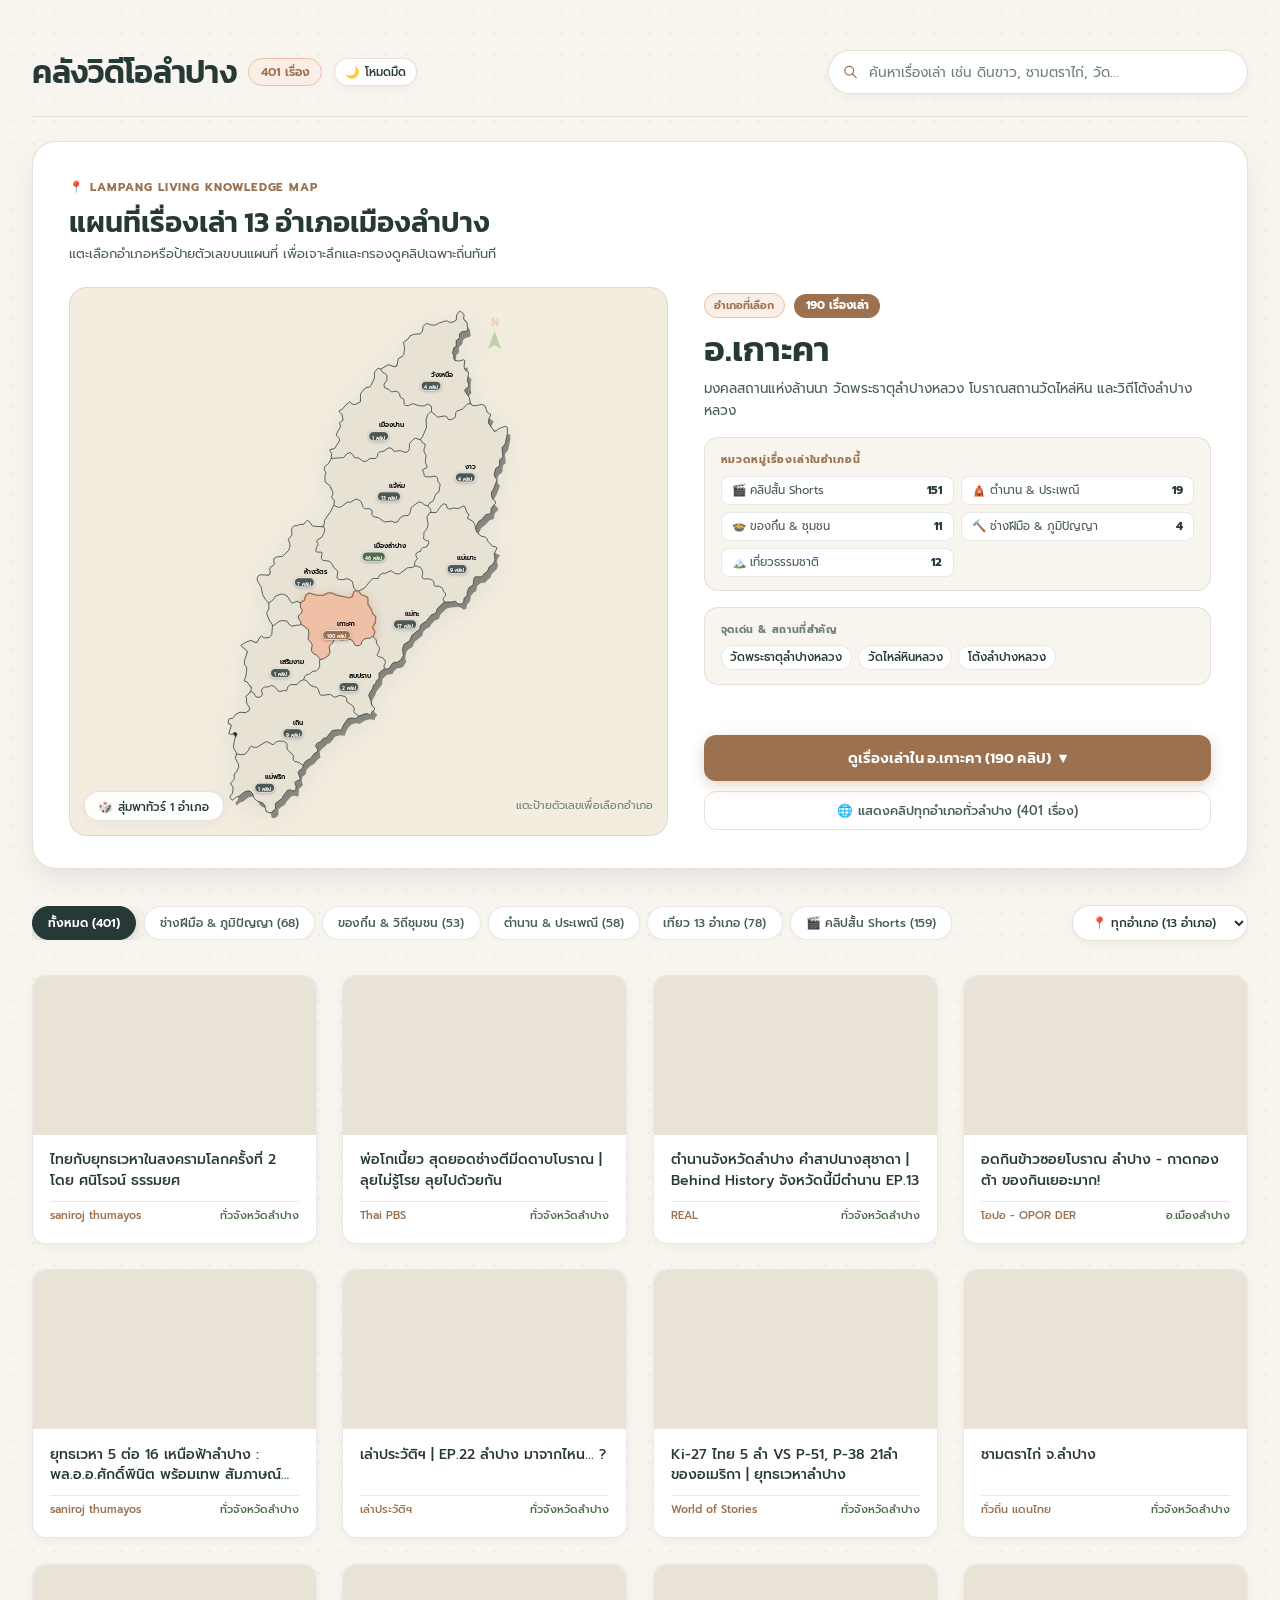
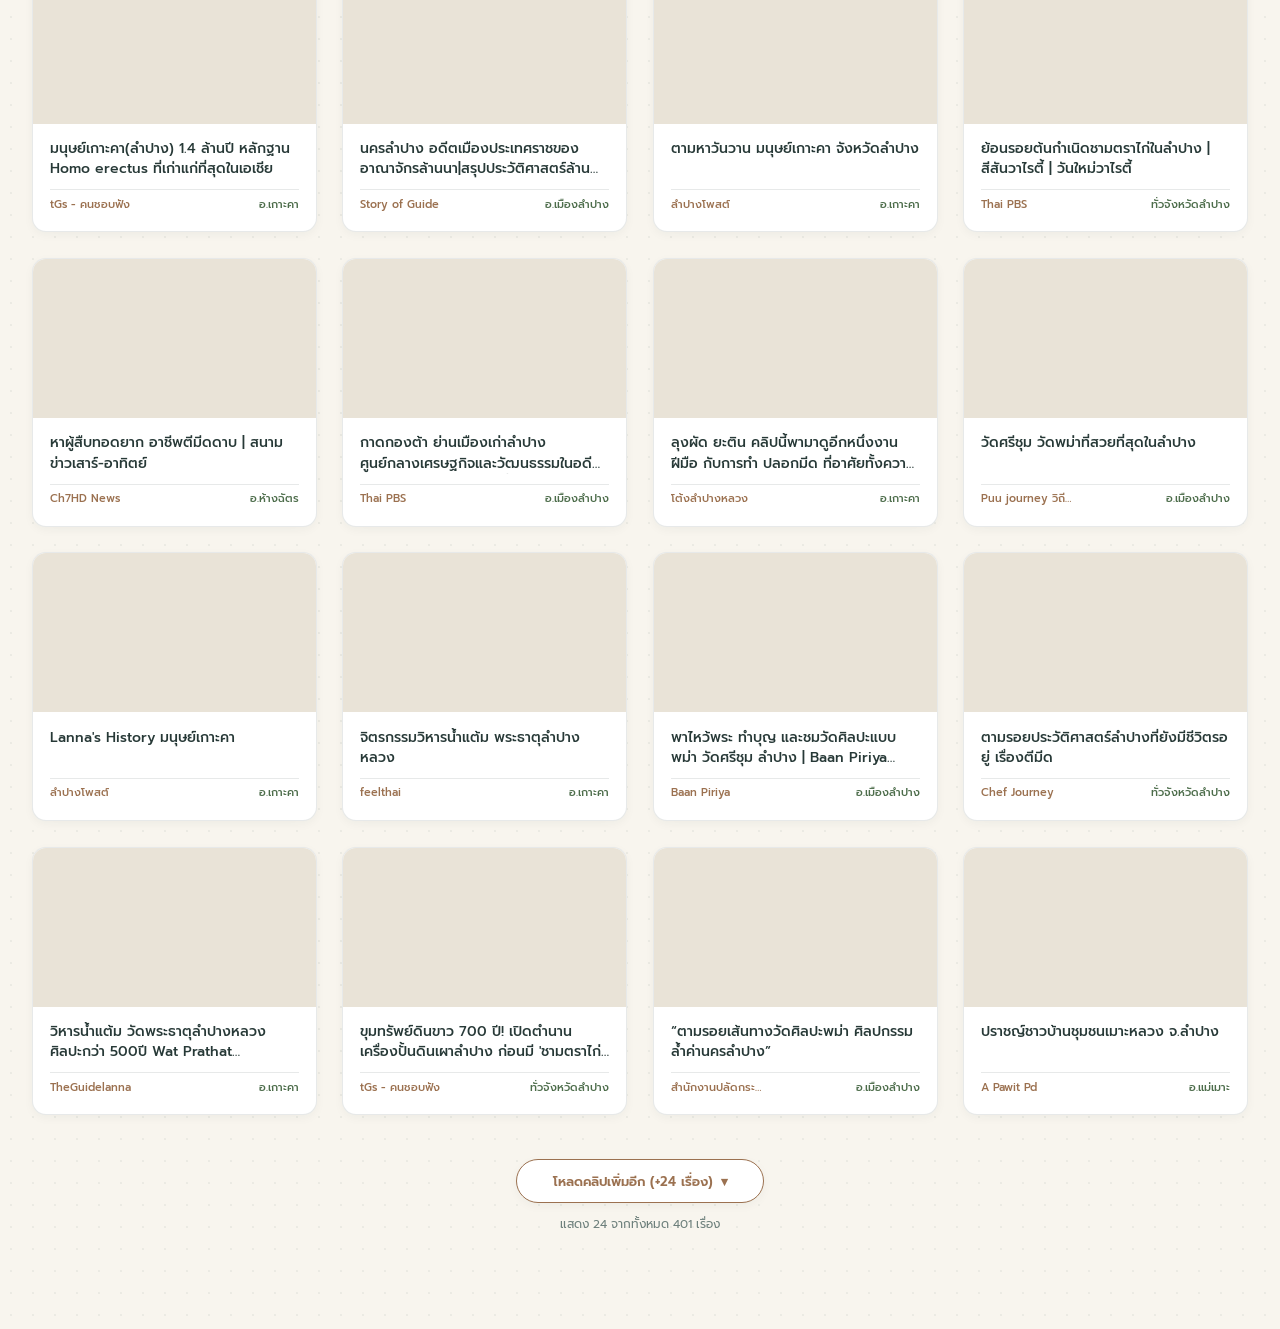
==== commit 70fabe4e: "Add files via upload" ====
--- a/preview.html
+++ b/preview.html
@@ -3,10 +3,10 @@
 <head>
   <meta charset="UTF-8">
   <meta name="viewport" content="width=device-width, initial-scale=1.0">
-  <title>คลังวิดีโอลำปาง — โต้งลำปางหลวง (Heritage Warm Nude Standard)</title>
+  <title>คลังวิดีโอลำปาง & แผนที่ 13 อำเภอ — โต้งลำปางหลวง (Unified Masterpiece)</title>
   <link rel="preconnect" href="https://fonts.googleapis.com">
   <link rel="preconnect" href="https://fonts.gstatic.com" crossorigin>
-  <link href="https://fonts.googleapis.com/css2?family=Kanit:wght@500;600&family=Prompt:wght@300;400;500;600&display=swap" rel="stylesheet">
+  <link href="https://fonts.googleapis.com/css2?family=Kanit:wght@500;600;700&family=Prompt:wght@300;400;500;600&display=swap" rel="stylesheet">
   <style>
 
     /* ================= TLL HERITAGE WARM NUDE VIDEO ARCHIVE ================= */
@@ -541,8 +541,347 @@
   .tll-card:hover .tll-thumb img {
     transform: scale(1.04);
   }
-  
-  /* Scoped theme dark rules for ReadyPlanet compatibility */
+
+  /* ================= MAP SECTION STYLES ================= */
+  .tll-map-wrapper {
+    margin-bottom: 2.25rem;
+    background: var(--surface-white);
+    border: 1px solid var(--line-warm);
+    border-radius: 24px;
+    padding: 1.25rem;
+    box-shadow: var(--shadow-md);
+    position: relative;
+    overflow: hidden;
+  }
+  @media (min-width: 960px) {
+    .tll-map-wrapper {
+      padding: 2rem 2.25rem;
+    }
+  }
+
+  .tll-map-top-bar {
+    display: flex;
+    flex-direction: column;
+    gap: 0.4rem;
+    margin-bottom: 1.5rem;
+  }
+  @media (min-width: 768px) {
+    .tll-map-top-bar {
+      flex-direction: row;
+      align-items: flex-end;
+      justify-content: space-between;
+    }
+  }
+  .tll-map-eyebrow {
+    font-size: 11.5px;
+    font-weight: 700;
+    letter-spacing: 0.08em;
+    color: var(--terracotta);
+    text-transform: uppercase;
+    display: inline-flex;
+    align-items: center;
+    gap: 0.4rem;
+  }
+  .tll-map-heading {
+    font-family: 'Kanit', sans-serif;
+    font-size: clamp(1.3rem, 2.4vw, 1.8rem);
+    font-weight: 600;
+    color: var(--ink);
+    margin: 0.15rem 0 0 0;
+  }
+  .tll-map-subheading {
+    font-size: 13px;
+    color: var(--ink-sub);
+    margin: 0;
+  }
+
+  .tll-map-grid-inner {
+    display: grid;
+    grid-template-columns: 1fr;
+    gap: 1.5rem;
+  }
+  @media (min-width: 960px) {
+    .tll-map-grid-inner {
+      grid-template-columns: 1.18fr 1fr;
+      gap: 2.25rem;
+    }
+  }
+
+  /* Left: Vector Canvas */
+  .tll-map-canvas-box {
+    position: relative;
+    display: flex;
+    flex-direction: column;
+    align-items: center;
+    justify-content: center;
+    background: var(--bg-cream-alt);
+    border: 1px solid var(--line-light);
+    border-radius: 18px;
+    padding: 0.85rem;
+    min-height: 440px;
+  }
+  .tll-map-canvas-box svg {
+    width: 100%;
+    max-height: 520px;
+    height: auto;
+    display: block;
+    filter: drop-shadow(0 6px 14px rgba(39, 57, 55, 0.08));
+  }
+
+  /* District Polygons */
+  .district-poly {
+    fill: #e8e2d5;
+    stroke: #273937;
+    stroke-width: 1.8px;
+    cursor: pointer;
+    transition: all 0.25s cubic-bezier(0.16, 1, 0.3, 1);
+  }
+  .district-region:hover .district-poly {
+    fill: #c5d6c3;
+    stroke: var(--sage-deep);
+    stroke-width: 2.4px;
+    filter: drop-shadow(0 4px 10px rgba(77, 109, 75, 0.25));
+  }
+  .district-region.active .district-poly {
+    fill: #f0c0a6 !important;
+    stroke: var(--terracotta) !important;
+    stroke-width: 3.2px !important;
+    filter: drop-shadow(0 6px 14px rgba(155, 113, 80, 0.35));
+  }
+  .district-region text {
+    font-family: 'Prompt', sans-serif;
+    font-weight: 600;
+    pointer-events: none;
+    transition: fill 0.2s ease;
+  }
+
+  .map-badge-bubble {
+    transition: transform 0.2s ease;
+    cursor: pointer;
+  }
+  .map-badge-bubble:hover {
+    transform: scale(1.15);
+  }
+
+  /* HUD Tooltip */
+  .tll-map-hud {
+    position: absolute;
+    top: 0.85rem;
+    left: 0.85rem;
+    background: rgba(39, 57, 55, 0.92);
+    backdrop-filter: blur(8px);
+    color: #ffffff;
+    padding: 0.35rem 0.8rem;
+    border-radius: 999px;
+    font-size: 11.5px;
+    font-weight: 500;
+    border: 1px solid var(--peach);
+    pointer-events: none;
+    transition: opacity 0.2s ease, transform 0.2s ease;
+    box-shadow: 0 4px 12px rgba(0,0,0,0.25);
+    z-index: 10;
+  }
+  .tll-map-hud.is-hidden {
+    opacity: 0;
+    transform: translateY(-4px);
+  }
+
+  /* Quick Floating Bar */
+  .tll-map-dock-bottom {
+    position: absolute;
+    bottom: 0.85rem;
+    left: 0.85rem;
+    right: 0.85rem;
+    display: flex;
+    justify-content: space-between;
+    align-items: center;
+    gap: 0.5rem;
+    flex-wrap: wrap;
+    z-index: 10;
+  }
+  .tll-map-rnd-btn {
+    padding: 0.32rem 0.85rem;
+    border-radius: 999px;
+    border: 1px solid var(--line-warm);
+    background: rgba(255, 255, 255, 0.95);
+    backdrop-filter: blur(6px);
+    font: 500 11.5px 'Prompt', sans-serif;
+    color: var(--ink);
+    cursor: pointer;
+    display: inline-flex;
+    align-items: center;
+    gap: 0.35rem;
+    transition: all 0.2s ease;
+    box-shadow: var(--shadow-sm);
+  }
+  .tll-map-rnd-btn:hover {
+    background: var(--terracotta);
+    color: #ffffff;
+    border-color: var(--terracotta);
+  }
+
+  /* Right: District Inspector */
+  .tll-dist-inspector {
+    display: flex;
+    flex-direction: column;
+    justify-content: space-between;
+    padding: 0.4rem 0;
+  }
+  .tll-dist-tag-row {
+    display: flex;
+    align-items: center;
+    gap: 0.6rem;
+    margin-bottom: 0.6rem;
+  }
+  .tll-dist-tag-main {
+    padding: 0.2rem 0.6rem;
+    border-radius: 99px;
+    font-size: 11px;
+    font-weight: 600;
+    background: var(--peach-light);
+    color: var(--terracotta);
+    border: 1px solid var(--peach);
+  }
+  .tll-dist-count-tag {
+    padding: 0.2rem 0.7rem;
+    border-radius: 99px;
+    font-size: 11.5px;
+    font-weight: 700;
+    background: #9b7150;
+    color: #ffffff;
+  }
+  .tll-dist-h3 {
+    font-family: 'Kanit', sans-serif;
+    font-size: clamp(1.6rem, 2.8vw, 2.2rem);
+    font-weight: 600;
+    color: var(--ink);
+    line-height: 1.2;
+    margin: 0 0 0.5rem 0;
+  }
+  .tll-dist-desc {
+    font-size: 13.5px;
+    color: var(--ink-sub);
+    line-height: 1.6;
+    margin-bottom: 1rem;
+  }
+
+  /* Category Breakdown Grid */
+  .tll-breakdown-card {
+    background: var(--bg-cream);
+    border: 1px solid var(--line-light);
+    border-radius: 14px;
+    padding: 0.85rem 1rem;
+    margin-bottom: 1rem;
+  }
+  .tll-breakdown-lbl {
+    font-size: 10.5px;
+    font-weight: 700;
+    color: var(--terracotta);
+    letter-spacing: 0.08em;
+    text-transform: uppercase;
+    margin-bottom: 0.5rem;
+    display: block;
+  }
+  .tll-breakdown-stats {
+    display: grid;
+    grid-template-columns: repeat(2, 1fr);
+    gap: 0.45rem;
+  }
+  .tll-stat-chip {
+    display: flex;
+    align-items: center;
+    justify-content: space-between;
+    padding: 0.3rem 0.65rem;
+    background: var(--surface-white);
+    border: 1px solid var(--line-light);
+    border-radius: 8px;
+    font-size: 11.5px;
+  }
+  .tll-stat-chip span:first-child { color: var(--ink-sub); }
+  .tll-stat-chip span:last-child { font-weight: 700; color: var(--ink); }
+
+  /* Landmarks tags */
+  .tll-lm-card {
+    background: var(--bg-cream);
+    border: 1px solid var(--line-light);
+    border-radius: 14px;
+    padding: 0.85rem 1rem;
+    margin-bottom: 1.25rem;
+  }
+  .tll-lm-title {
+    font-size: 10.5px;
+    font-weight: 700;
+    color: var(--text-muted);
+    letter-spacing: 0.06em;
+    text-transform: uppercase;
+    margin-bottom: 0.45rem;
+    display: block;
+  }
+  .tll-lm-taglist {
+    display: flex;
+    flex-wrap: wrap;
+    gap: 0.35rem;
+  }
+  .tll-lm-item {
+    padding: 0.2rem 0.55rem;
+    background: var(--surface-white);
+    border: 1px solid var(--line-light);
+    border-radius: 999px;
+    font-size: 11.5px;
+    color: var(--ink);
+    font-weight: 500;
+  }
+
+  /* Actions */
+  .tll-dist-btns {
+    display: flex;
+    flex-direction: column;
+    gap: 0.65rem;
+    margin-top: auto;
+  }
+  .tll-action-view-dist {
+    width: 100%;
+    padding: 0.75rem 1.25rem;
+    border-radius: 12px;
+    font: 600 14.5px 'Kanit', sans-serif;
+    background: var(--terracotta);
+    color: #ffffff;
+    border: 0;
+    cursor: pointer;
+    display: inline-flex;
+    align-items: center;
+    justify-content: center;
+    gap: 0.5rem;
+    box-shadow: 0 4px 14px rgba(155, 113, 80, 0.3);
+    transition: all 0.25s ease;
+  }
+  .tll-action-view-dist:hover {
+    background: var(--terracotta-hover);
+    transform: translateY(-2px);
+    box-shadow: 0 8px 18px rgba(155, 113, 80, 0.4);
+  }
+  .tll-action-view-all {
+    width: 100%;
+    padding: 0.55rem 1rem;
+    border-radius: 12px;
+    font: 500 12.5px 'Prompt', sans-serif;
+    background: transparent;
+    color: var(--ink-sub);
+    border: 1px solid var(--line-warm);
+    cursor: pointer;
+    display: inline-flex;
+    align-items: center;
+    justify-content: center;
+    gap: 0.35rem;
+    transition: all 0.2s ease;
+  }
+  .tll-action-view-all:hover {
+    background: var(--bg-cream);
+    color: var(--ink);
+    border-color: var(--terracotta);
+  }
+
+  /* Dark Theme Scoped Overrides */
   #tll-archive-root.theme-dark, #tll-archive-mount.theme-dark, body.theme-dark {
     --bg-cream: #172321;
     --bg-cream-alt: #101917;
@@ -594,11 +933,38 @@
     color: #f0c0a6;
     border-color: rgba(240, 192, 166, 0.3);
   }
-  #tll-archive-root.theme-dark .tll-theme-toggle:hover,
-  #tll-archive-mount.theme-dark .tll-theme-toggle:hover,
-  body.theme-dark .tll-theme-toggle:hover {
-    background: #273937;
-    color: #ffffff;
+  #tll-archive-root.theme-dark .district-poly,
+  body.theme-dark .district-poly {
+    fill: #192724;
+    stroke: #8ca88a;
+  }
+  #tll-archive-root.theme-dark .district-region:hover .district-poly,
+  body.theme-dark .district-region:hover .district-poly {
+    fill: #2d453f;
+    stroke: #a7c08a;
+  }
+  #tll-archive-root.theme-dark .district-region.active .district-poly,
+  body.theme-dark .district-region.active .district-poly {
+    fill: #9b7150 !important;
+    stroke: #f0c0a6 !important;
+  }
+  #tll-archive-root.theme-dark .tll-stat-chip,
+  #tll-archive-root.theme-dark .tll-lm-item,
+  body.theme-dark .tll-stat-chip,
+  body.theme-dark .tll-lm-item {
+    background: #1e2c2a;
+    color: #d6e2d4;
+    border-color: rgba(167, 192, 138, 0.16);
+  }
+  #tll-archive-root.theme-dark .tll-stat-chip span:last-child,
+  body.theme-dark .tll-stat-chip span:last-child {
+    color: #f0c0a6;
+  }
+  #tll-archive-root.theme-dark .tll-map-rnd-btn,
+  body.theme-dark .tll-map-rnd-btn {
+    background: #1e2c2a;
+    color: #f0c0a6;
+    border-color: rgba(240, 192, 166, 0.3);
   }
 
   </style>
@@ -607,9 +973,9 @@
   <div id="tll-archive-root"></div>
   <script>
 /**
- * Lampang Living Knowledge Hub — High-Speed Video Archive Engine
- * Production Bundle (Heritage Warm Nude Standard)
- * Optimized for ReadyPlanet & Mobile Browsers
+ * Lampang Living Knowledge Hub — Unified Masterpiece Video & Map Engine
+ * Production Bundle v4.0.0 (Heritage Warm Nude Standard)
+ * Features: Interactive 13-District Map + Live Badges + 401 Video Archive + Dual Theme + Structured Data
  */
 (function() {
   if (window.__TLL_ARCHIVE_MOUNTED__) return;
@@ -631,12 +997,15 @@
   if (!document.getElementById('tll-archive-master-styles')) {
     var style = document.createElement('style');
     style.id = 'tll-archive-master-styles';
-    style.textContent = "\n    /* ================= TLL HERITAGE WARM NUDE VIDEO ARCHIVE ================= */\n    :root {\n      --bg-cream: #F8F5EE;\n      --bg-cream-alt: #F3EDE0;\n      --surface-white: #FFFFFF;\n      --surface-card: #FFFFFF;\n      --ink: #273937;\n      --ink-sub: #485c58;\n      --text-muted: #6e807c;\n      --line-light: rgba(39, 57, 55, 0.11);\n      --line-warm: rgba(155, 113, 80, 0.22);\n      --terracotta: #9b7150;\n      --terracotta-hover: #845e40;\n      --sage: #8ca88a;\n      --sage-deep: #4d6d4b;\n      --peach: #f0c0a6;\n      --peach-light: #fbeee6;\n      --celadon: #d6e2d4;\n      --shadow-sm: 0 3px 12px -2px rgba(39, 57, 55, 0.06);\n      --shadow-md: 0 12px 30px -6px rgba(39, 57, 55, 0.12);\n    }\n\n    *, *::before, *::after {\n      box-sizing: border-box;\n      margin: 0;\n      padding: 0;\n    }\n\n    body {\n      margin: 0;\n      padding: 0;\n      background-color: var(--bg-cream);\n      background-image: radial-gradient(rgba(39, 57, 55, 0.06) 1px, transparent 1px);\n      background-size: 22px 22px;\n      color: var(--ink);\n      font-family: 'Prompt', -apple-system, BlinkMacSystemFont, \"Segoe UI\", Roboto, sans-serif;\n      line-height: 1.5;\n      -webkit-font-smoothing: antialiased;\n      min-height: 100vh;\n    }\n\n    .tll-hide-scroll::-webkit-scrollbar { display: none; }\n    .tll-hide-scroll { -ms-overflow-style: none; scrollbar-width: none; }\n\n    .tll-archive-shell {\n      width: 100%;\n      max-width: 1360px;\n      margin: 0 auto;\n      padding: 1.75rem 0.85rem 5rem 0.85rem;\n    }\n    @media (min-width: 768px) {\n      .tll-archive-shell { padding: 3rem 2rem 6rem 2rem; }\n    }\n\n    \n    .tll-theme-toggle {\n      padding: 0.22rem 0.65rem;\n      border-radius: 999px;\n      font: 500 11.5px 'Prompt', sans-serif;\n      border: 1px solid var(--line-warm);\n      background: var(--surface-white);\n      color: var(--ink);\n      cursor: pointer;\n      display: inline-flex;\n      align-items: center;\n      gap: 0.35rem;\n      transition: all 0.2s ease;\n      box-shadow: var(--shadow-sm);\n      outline: none;\n    }\n    .tll-theme-toggle:hover {\n      border-color: var(--terracotta);\n      color: var(--terracotta);\n    }\n\n    body.theme-dark {\n      --bg-cream: #172321;\n      --bg-cream-alt: #101917;\n      --surface-white: #1e2c2a;\n      --surface-card: #1e2c2a;\n      --ink: #ffffff;\n      --ink-sub: #d6e2d4;\n      --text-muted: #9ba7a4;\n      --line-light: rgba(167, 192, 138, 0.16);\n      --line-warm: rgba(240, 192, 166, 0.28);\n      --terracotta: #f0c0a6;\n      --terracotta-hover: #ffffff;\n      --sage: #8ca88a;\n      --sage-deep: #a7c08a;\n      --peach-light: rgba(240, 192, 166, 0.15);\n      --shadow-sm: 0 4px 16px rgba(0,0,0,0.4);\n      --shadow-md: 0 16px 36px -10px rgba(0, 0, 0, 0.8);\n    }\n    body.theme-dark .tll-cat-pill.active {\n      background: #f0c0a6;\n      color: #172321;\n      border-color: #f0c0a6;\n    }\n    body.theme-dark .tll-search-input {\n      background: rgba(30, 44, 42, 0.95);\n    }\n\n    /* 1. HEADER & SEARCH */\n    .tll-head-flex {\n      display: flex;\n      flex-direction: column;\n      gap: 1rem;\n      margin-bottom: 1.5rem;\n      padding-bottom: 1.25rem;\n      border-bottom: 1px solid var(--line-light);\n    }\n    @media (min-width: 768px) {\n      .tll-head-flex {\n        flex-direction: row;\n        align-items: center;\n        justify-content: space-between;\n      }\n    }\n\n    .tll-title-group {\n      display: flex;\n      align-items: center;\n      gap: 0.75rem;\n    }\n    .tll-main-h2 {\n      font-family: 'Kanit', sans-serif;\n      font-size: clamp(1.4rem, 2.8vw, 2rem);\n      font-weight: 600;\n      color: var(--ink);\n      letter-spacing: -0.01em;\n      margin: 0;\n    }\n    .tll-count-badge {\n      padding: 0.22rem 0.7rem;\n      border-radius: 99px;\n      font-size: 12px;\n      font-family: 'Prompt', sans-serif;\n      font-weight: 600;\n      background: var(--peach-light);\n      color: var(--terracotta);\n      border: 1px solid var(--peach);\n    }\n\n    .tll-search-dock {\n      position: relative;\n      width: 100%;\n      max-width: 420px;\n    }\n    .tll-search-input {\n      width: 100%;\n      padding: 0.65rem 2.2rem 0.65rem 2.5rem;\n      border-radius: 999px;\n      font: 400 0.85rem 'Prompt', sans-serif;\n      border: 1px solid var(--line-warm);\n      background: var(--surface-white);\n      color: var(--ink);\n      box-shadow: var(--shadow-sm);\n      outline: none;\n      transition: all 0.22s ease;\n    }\n    .tll-search-input:focus {\n      border-color: var(--terracotta);\n      box-shadow: 0 0 0 3px rgba(155, 113, 80, 0.16);\n      background: var(--surface-white);\n    }\n    .tll-search-input::placeholder { color: var(--text-muted); }\n    .tll-search-ico {\n      position: absolute;\n      left: 0.95rem;\n      top: 50%;\n      transform: translateY(-50%);\n      width: 15px;\n      height: 15px;\n      color: var(--terracotta);\n      pointer-events: none;\n    }\n    .tll-search-clear-btn {\n      position: absolute;\n      right: 0.75rem;\n      top: 50%;\n      transform: translateY(-50%);\n      width: 20px;\n      height: 20px;\n      border-radius: 50%;\n      border: 0;\n      background: rgba(39, 57, 55, 0.08);\n      color: var(--ink);\n      cursor: pointer;\n      display: none;\n      align-items: center;\n      justify-content: center;\n      font-size: 11px;\n    }\n\n    /* 2. FILTER STRIP */\n    .tll-filter-row {\n      display: flex;\n      align-items: center;\n      justify-content: space-between;\n      gap: 0.75rem;\n      margin-bottom: 1.75rem;\n      overflow-x: auto;\n      padding-bottom: 0.4rem;\n    }\n    .tll-pill-scroll {\n      display: flex;\n      align-items: center;\n      gap: 0.45rem;\n      overflow-x: auto;\n    }\n    .tll-cat-pill {\n      flex-shrink: 0;\n      padding: 0.42rem 0.95rem;\n      border-radius: 999px;\n      font-size: 12px;\n      font-family: 'Prompt', sans-serif;\n      font-weight: 500;\n      border: 1px solid var(--line-light);\n      background: var(--surface-white);\n      color: var(--ink-sub);\n      box-shadow: 0 1px 4px rgba(39, 57, 55, 0.04);\n      cursor: pointer;\n      transition: all 0.2s ease;\n      white-space: nowrap;\n    }\n    .tll-cat-pill:hover {\n      border-color: var(--terracotta);\n      color: var(--terracotta);\n    }\n    .tll-cat-pill.active {\n      background: var(--ink);\n      color: #ffffff;\n      font-weight: 600;\n      border-color: var(--ink);\n      box-shadow: 0 4px 14px rgba(39, 57, 55, 0.22);\n    }\n\n    .tll-select-wrap {\n      display: flex;\n      align-items: center;\n      gap: 0.5rem;\n      flex-shrink: 0;\n    }\n    .tll-select-btn {\n      padding: 0.42rem 0.95rem;\n      border-radius: 999px;\n      font: 500 12px 'Prompt', sans-serif;\n      border: 1px solid var(--line-warm);\n      background: var(--surface-white);\n      color: var(--ink);\n      box-shadow: var(--shadow-sm);\n      outline: none;\n      cursor: pointer;\n      transition: border-color 0.2s ease;\n    }\n    .tll-select-btn:focus { border-color: var(--terracotta); }\n\n    /* 3. VIDEO GRID (2-COL MOBILE, 3-4 COL DESKTOP) */\n    .tll-grid {\n      display: grid;\n      grid-template-columns: repeat(2, 1fr);\n      gap: 0.85rem;\n    }\n    @media (min-width: 680px) {\n      .tll-grid { grid-template-columns: repeat(2, 1fr); gap: 1.25rem; }\n    }\n    @media (min-width: 960px) {\n      .tll-grid { grid-template-columns: repeat(3, 1fr); gap: 1.5rem; }\n    }\n    @media (min-width: 1280px) {\n      .tll-grid { grid-template-columns: repeat(4, 1fr); gap: 1.6rem; }\n    }\n\n    .tll-card {\n      position: relative;\n      background: var(--surface-card);\n      border: 1px solid var(--line-light);\n      border-radius: 14px;\n      overflow: hidden;\n      display: flex;\n      flex-direction: column;\n      cursor: pointer;\n      box-shadow: var(--shadow-sm);\n      transition: transform 0.25s cubic-bezier(0.16, 1, 0.3, 1), border-color 0.25s ease, box-shadow 0.25s ease;\n    }\n    .tll-card:hover {\n      transform: translateY(-5px);\n      border-color: var(--terracotta);\n      box-shadow: var(--shadow-md);\n    }\n\n    .tll-thumb {\n      position: relative;\n      width: 100%;\n      aspect-ratio: 16 / 9;\n      background: #e9e4dc;\n      overflow: hidden;\n    }\n    .tll-thumb img {\n      width: 100%;\n      height: 100%;\n      object-fit: cover;\n      display: block;\n      transition: transform 0.45s ease;\n    }\n    .tll-card:hover .tll-thumb img {\n      transform: scale(1.05);\n    }\n\n    .tll-play-btn {\n      position: absolute;\n      inset: 0;\n      display: flex;\n      align-items: center;\n      justify-content: center;\n      background: rgba(39, 57, 55, 0.3);\n      opacity: 0;\n      transition: opacity 0.2s ease;\n    }\n    .tll-card:hover .tll-play-btn { opacity: 1; }\n    .tll-play-circle {\n      width: 44px;\n      height: 44px;\n      border-radius: 50%;\n      background: var(--terracotta);\n      color: #ffffff;\n      display: flex;\n      align-items: center;\n      justify-content: center;\n      box-shadow: 0 4px 16px rgba(155, 113, 80, 0.45);\n      transform: scale(0.9);\n      transition: transform 0.2s ease;\n    }\n    .tll-card:hover .tll-play-circle { transform: scale(1); }\n    .tll-play-circle svg { width: 18px; height: 18px; margin-left: 2px; }\n\n    .tll-tag-cat {\n      position: absolute;\n      top: 0.45rem;\n      left: 0.45rem;\n      z-index: 5;\n      padding: 0.15rem 0.5rem;\n      border-radius: 5px;\n      font-size: 10px;\n      font-weight: 500;\n      background: rgba(39, 57, 55, 0.92);\n      backdrop-filter: blur(4px);\n      color: var(--celadon);\n      border: 1px solid rgba(214, 226, 212, 0.35);\n    }\n    .tll-tag-len {\n      position: absolute;\n      bottom: 0.45rem;\n      right: 0.45rem;\n      z-index: 5;\n      padding: 0.12rem 0.38rem;\n      border-radius: 4px;\n      font-size: 10px;\n      font-family: monospace;\n      font-weight: 600;\n      background: rgba(0, 0, 0, 0.85);\n      color: #ffffff;\n    }\n\n    .tll-body {\n      padding: 0.75rem 0.8rem 0.9rem 0.8rem;\n      display: flex;\n      flex-direction: column;\n      flex: 1;\n    }\n    @media (min-width: 680px) {\n      .tll-body { padding: 0.95rem 1.05rem 1.15rem 1.05rem; }\n    }\n\n    .tll-card-title {\n      font-family: 'Prompt', sans-serif;\n      font-size: 13px;\n      font-weight: 500;\n      color: var(--ink);\n      line-height: 1.45;\n      display: -webkit-box;\n      -webkit-line-clamp: 2;\n      -webkit-box-orient: vertical;\n      overflow: hidden;\n      margin-bottom: 0.45rem;\n      flex: 1;\n      transition: color 0.2s ease;\n    }\n    @media (min-width: 680px) {\n      .tll-card-title { font-size: 14px; margin-bottom: 0.6rem; }\n    }\n    .tll-card:hover .tll-card-title { color: var(--terracotta); }\n\n    .tll-meta-row {\n      display: flex;\n      align-items: center;\n      justify-content: space-between;\n      gap: 0.35rem;\n      font-size: 10.5px;\n      color: var(--text-muted);\n      padding-top: 0.4rem;\n      border-top: 1px solid var(--line-light);\n    }\n    @media (min-width: 680px) {\n      .tll-meta-row { font-size: 11px; }\n    }\n    .tll-meta-channel {\n      color: var(--terracotta);\n      font-weight: 500;\n      white-space: nowrap;\n      max-width: 95px;\n      overflow: hidden;\n      text-overflow: ellipsis;\n    }\n    .tll-meta-dist {\n      color: var(--sage-deep);\n      font-weight: 500;\n      white-space: nowrap;\n    }\n\n    /* 4. LOAD MORE & PROGRESS */\n    .tll-footer-bar {\n      display: flex;\n      flex-direction: column;\n      align-items: center;\n      gap: 0.75rem;\n      margin-top: 2.75rem;\n    }\n    .tll-btn-more {\n      padding: 0.7rem 2.2rem;\n      border-radius: 999px;\n      font-size: 13px;\n      font-family: 'Prompt', sans-serif;\n      font-weight: 600;\n      background: var(--surface-white);\n      border: 1.5px solid var(--terracotta);\n      color: var(--terracotta);\n      box-shadow: var(--shadow-sm);\n      cursor: pointer;\n      display: inline-flex;\n      align-items: center;\n      gap: 0.5rem;\n      transition: all 0.22s ease;\n    }\n    .tll-btn-more:hover {\n      background: var(--terracotta);\n      color: #ffffff;\n      box-shadow: var(--shadow-md);\n    }\n    .tll-progress-note {\n      font-size: 12px;\n      color: var(--text-muted);\n    }\n\n    /* 5. THEATER MODAL */\n    .tll-theater {\n      position: fixed;\n      inset: 0;\n      z-index: 999999;\n      display: none;\n      align-items: center;\n      justify-content: center;\n      padding: 1rem;\n      background: rgba(23, 35, 33, 0.88);\n      backdrop-filter: blur(14px);\n    }\n    .tll-theater.active { display: flex; }\n    .tll-theater-box {\n      position: relative;\n      width: min(940px, 96vw);\n      background: var(--surface-white);\n      border: 1px solid var(--line-warm);\n      border-radius: 18px;\n      overflow: hidden;\n      box-shadow: 0 30px 80px rgba(0,0,0,0.45);\n    }\n    .tll-theater-video {\n      position: relative;\n      width: 100%;\n      aspect-ratio: 16 / 9;\n      background: #000;\n    }\n    .tll-theater-video iframe {\n      position: absolute;\n      inset: 0;\n      width: 100%;\n      height: 100%;\n      border: 0;\n    }\n    .tll-theater-close {\n      position: absolute;\n      top: 0.75rem;\n      right: 0.75rem;\n      z-index: 20;\n      width: 2.2rem;\n      height: 2.2rem;\n      border-radius: 50%;\n      border: 1px solid rgba(255,255,255,0.3);\n      background: rgba(0,0,0,0.7);\n      color: #fff;\n      cursor: pointer;\n      display: flex;\n      align-items: center;\n      justify-content: center;\n      font-size: 1.1rem;\n      transition: all 0.2s ease;\n    }\n    .tll-theater-close:hover { background: var(--terracotta); color: #fff; }\n    .tll-theater-info {\n      padding: 1.1rem 1.4rem;\n      background: var(--surface-white);\n    }\n\n  /* High-Performance Rendering & Zero-Shift Rules */\n  .tll-thumb {\n    position: relative;\n    width: 100%;\n    aspect-ratio: 16 / 9;\n    background: #e9e3d7;\n    overflow: hidden;\n    content-visibility: auto;\n  }\n  .tll-thumb img {\n    width: 100%;\n    height: 100%;\n    object-fit: cover;\n    display: block;\n    transition: transform 0.35s cubic-bezier(0.16, 1, 0.3, 1);\n  }\n  .tll-card:hover .tll-thumb img {\n    transform: scale(1.04);\n  }\n  \n  /* Scoped theme dark rules for ReadyPlanet compatibility */\n  #tll-archive-root.theme-dark, #tll-archive-mount.theme-dark, body.theme-dark {\n    --bg-cream: #172321;\n    --bg-cream-alt: #101917;\n    --surface-white: #1e2c2a;\n    --surface-card: #1e2c2a;\n    --ink: #ffffff;\n    --ink-sub: #d6e2d4;\n    --text-muted: #9ba7a4;\n    --line-light: rgba(167, 192, 138, 0.16);\n    --line-warm: rgba(240, 192, 166, 0.28);\n    --terracotta: #f0c0a6;\n    --terracotta-hover: #ffffff;\n    --sage: #8ca88a;\n    --sage-deep: #a7c08a;\n    --peach-light: rgba(240, 192, 166, 0.15);\n    --shadow-sm: 0 4px 16px rgba(0,0,0,0.4);\n    --shadow-md: 0 16px 36px -10px rgba(0, 0, 0, 0.8);\n  }\n  #tll-archive-root.theme-dark .tll-cat-pill.active,\n  #tll-archive-mount.theme-dark .tll-cat-pill.active,\n  body.theme-dark .tll-cat-pill.active {\n    background: #f0c0a6;\n    color: #172321;\n    border-color: #f0c0a6;\n  }\n  #tll-archive-root.theme-dark .tll-search-input,\n  #tll-archive-mount.theme-dark .tll-search-input,\n  body.theme-dark .tll-search-input {\n    background: rgba(30, 44, 42, 0.95);\n    color: #ffffff;\n  }\n  #tll-archive-root.theme-dark .tll-select-btn,\n  #tll-archive-mount.theme-dark .tll-select-btn,\n  body.theme-dark .tll-select-btn {\n    background: #1e2c2a;\n    color: #ffffff;\n    border-color: rgba(240, 192, 166, 0.28);\n  }\n  #tll-archive-root.theme-dark .tll-card,\n  #tll-archive-mount.theme-dark .tll-card,\n  body.theme-dark .tll-card {\n    background: #1e2c2a;\n    border-color: rgba(167, 192, 138, 0.16);\n  }\n  #tll-archive-root.theme-dark .tll-theme-toggle,\n  #tll-archive-mount.theme-dark .tll-theme-toggle,\n  body.theme-dark .tll-theme-toggle {\n    background: #1e2c2a;\n    color: #f0c0a6;\n    border-color: rgba(240, 192, 166, 0.3);\n  }\n  #tll-archive-root.theme-dark .tll-theme-toggle:hover,\n  #tll-archive-mount.theme-dark .tll-theme-toggle:hover,\n  body.theme-dark .tll-theme-toggle:hover {\n    background: #273937;\n    color: #ffffff;\n  }\n";
+    style.textContent = "\n    /* ================= TLL HERITAGE WARM NUDE VIDEO ARCHIVE ================= */\n    :root {\n      --bg-cream: #F8F5EE;\n      --bg-cream-alt: #F3EDE0;\n      --surface-white: #FFFFFF;\n      --surface-card: #FFFFFF;\n      --ink: #273937;\n      --ink-sub: #485c58;\n      --text-muted: #6e807c;\n      --line-light: rgba(39, 57, 55, 0.11);\n      --line-warm: rgba(155, 113, 80, 0.22);\n      --terracotta: #9b7150;\n      --terracotta-hover: #845e40;\n      --sage: #8ca88a;\n      --sage-deep: #4d6d4b;\n      --peach: #f0c0a6;\n      --peach-light: #fbeee6;\n      --celadon: #d6e2d4;\n      --shadow-sm: 0 3px 12px -2px rgba(39, 57, 55, 0.06);\n      --shadow-md: 0 12px 30px -6px rgba(39, 57, 55, 0.12);\n    }\n\n    *, *::before, *::after {\n      box-sizing: border-box;\n      margin: 0;\n      padding: 0;\n    }\n\n    body {\n      margin: 0;\n      padding: 0;\n      background-color: var(--bg-cream);\n      background-image: radial-gradient(rgba(39, 57, 55, 0.06) 1px, transparent 1px);\n      background-size: 22px 22px;\n      color: var(--ink);\n      font-family: 'Prompt', -apple-system, BlinkMacSystemFont, \"Segoe UI\", Roboto, sans-serif;\n      line-height: 1.5;\n      -webkit-font-smoothing: antialiased;\n      min-height: 100vh;\n    }\n\n    .tll-hide-scroll::-webkit-scrollbar { display: none; }\n    .tll-hide-scroll { -ms-overflow-style: none; scrollbar-width: none; }\n\n    .tll-archive-shell {\n      width: 100%;\n      max-width: 1360px;\n      margin: 0 auto;\n      padding: 1.75rem 0.85rem 5rem 0.85rem;\n    }\n    @media (min-width: 768px) {\n      .tll-archive-shell { padding: 3rem 2rem 6rem 2rem; }\n    }\n\n    \n    .tll-theme-toggle {\n      padding: 0.22rem 0.65rem;\n      border-radius: 999px;\n      font: 500 11.5px 'Prompt', sans-serif;\n      border: 1px solid var(--line-warm);\n      background: var(--surface-white);\n      color: var(--ink);\n      cursor: pointer;\n      display: inline-flex;\n      align-items: center;\n      gap: 0.35rem;\n      transition: all 0.2s ease;\n      box-shadow: var(--shadow-sm);\n      outline: none;\n    }\n    .tll-theme-toggle:hover {\n      border-color: var(--terracotta);\n      color: var(--terracotta);\n    }\n\n    body.theme-dark {\n      --bg-cream: #172321;\n      --bg-cream-alt: #101917;\n      --surface-white: #1e2c2a;\n      --surface-card: #1e2c2a;\n      --ink: #ffffff;\n      --ink-sub: #d6e2d4;\n      --text-muted: #9ba7a4;\n      --line-light: rgba(167, 192, 138, 0.16);\n      --line-warm: rgba(240, 192, 166, 0.28);\n      --terracotta: #f0c0a6;\n      --terracotta-hover: #ffffff;\n      --sage: #8ca88a;\n      --sage-deep: #a7c08a;\n      --peach-light: rgba(240, 192, 166, 0.15);\n      --shadow-sm: 0 4px 16px rgba(0,0,0,0.4);\n      --shadow-md: 0 16px 36px -10px rgba(0, 0, 0, 0.8);\n    }\n    body.theme-dark .tll-cat-pill.active {\n      background: #f0c0a6;\n      color: #172321;\n      border-color: #f0c0a6;\n    }\n    body.theme-dark .tll-search-input {\n      background: rgba(30, 44, 42, 0.95);\n    }\n\n    /* 1. HEADER & SEARCH */\n    .tll-head-flex {\n      display: flex;\n      flex-direction: column;\n      gap: 1rem;\n      margin-bottom: 1.5rem;\n      padding-bottom: 1.25rem;\n      border-bottom: 1px solid var(--line-light);\n    }\n    @media (min-width: 768px) {\n      .tll-head-flex {\n        flex-direction: row;\n        align-items: center;\n        justify-content: space-between;\n      }\n    }\n\n    .tll-title-group {\n      display: flex;\n      align-items: center;\n      gap: 0.75rem;\n    }\n    .tll-main-h2 {\n      font-family: 'Kanit', sans-serif;\n      font-size: clamp(1.4rem, 2.8vw, 2rem);\n      font-weight: 600;\n      color: var(--ink);\n      letter-spacing: -0.01em;\n      margin: 0;\n    }\n    .tll-count-badge {\n      padding: 0.22rem 0.7rem;\n      border-radius: 99px;\n      font-size: 12px;\n      font-family: 'Prompt', sans-serif;\n      font-weight: 600;\n      background: var(--peach-light);\n      color: var(--terracotta);\n      border: 1px solid var(--peach);\n    }\n\n    .tll-search-dock {\n      position: relative;\n      width: 100%;\n      max-width: 420px;\n    }\n    .tll-search-input {\n      width: 100%;\n      padding: 0.65rem 2.2rem 0.65rem 2.5rem;\n      border-radius: 999px;\n      font: 400 0.85rem 'Prompt', sans-serif;\n      border: 1px solid var(--line-warm);\n      background: var(--surface-white);\n      color: var(--ink);\n      box-shadow: var(--shadow-sm);\n      outline: none;\n      transition: all 0.22s ease;\n    }\n    .tll-search-input:focus {\n      border-color: var(--terracotta);\n      box-shadow: 0 0 0 3px rgba(155, 113, 80, 0.16);\n      background: var(--surface-white);\n    }\n    .tll-search-input::placeholder { color: var(--text-muted); }\n    .tll-search-ico {\n      position: absolute;\n      left: 0.95rem;\n      top: 50%;\n      transform: translateY(-50%);\n      width: 15px;\n      height: 15px;\n      color: var(--terracotta);\n      pointer-events: none;\n    }\n    .tll-search-clear-btn {\n      position: absolute;\n      right: 0.75rem;\n      top: 50%;\n      transform: translateY(-50%);\n      width: 20px;\n      height: 20px;\n      border-radius: 50%;\n      border: 0;\n      background: rgba(39, 57, 55, 0.08);\n      color: var(--ink);\n      cursor: pointer;\n      display: none;\n      align-items: center;\n      justify-content: center;\n      font-size: 11px;\n    }\n\n    /* 2. FILTER STRIP */\n    .tll-filter-row {\n      display: flex;\n      align-items: center;\n      justify-content: space-between;\n      gap: 0.75rem;\n      margin-bottom: 1.75rem;\n      overflow-x: auto;\n      padding-bottom: 0.4rem;\n    }\n    .tll-pill-scroll {\n      display: flex;\n      align-items: center;\n      gap: 0.45rem;\n      overflow-x: auto;\n    }\n    .tll-cat-pill {\n      flex-shrink: 0;\n      padding: 0.42rem 0.95rem;\n      border-radius: 999px;\n      font-size: 12px;\n      font-family: 'Prompt', sans-serif;\n      font-weight: 500;\n      border: 1px solid var(--line-light);\n      background: var(--surface-white);\n      color: var(--ink-sub);\n      box-shadow: 0 1px 4px rgba(39, 57, 55, 0.04);\n      cursor: pointer;\n      transition: all 0.2s ease;\n      white-space: nowrap;\n    }\n    .tll-cat-pill:hover {\n      border-color: var(--terracotta);\n      color: var(--terracotta);\n    }\n    .tll-cat-pill.active {\n      background: var(--ink);\n      color: #ffffff;\n      font-weight: 600;\n      border-color: var(--ink);\n      box-shadow: 0 4px 14px rgba(39, 57, 55, 0.22);\n    }\n\n    .tll-select-wrap {\n      display: flex;\n      align-items: center;\n      gap: 0.5rem;\n      flex-shrink: 0;\n    }\n    .tll-select-btn {\n      padding: 0.42rem 0.95rem;\n      border-radius: 999px;\n      font: 500 12px 'Prompt', sans-serif;\n      border: 1px solid var(--line-warm);\n      background: var(--surface-white);\n      color: var(--ink);\n      box-shadow: var(--shadow-sm);\n      outline: none;\n      cursor: pointer;\n      transition: border-color 0.2s ease;\n    }\n    .tll-select-btn:focus { border-color: var(--terracotta); }\n\n    /* 3. VIDEO GRID (2-COL MOBILE, 3-4 COL DESKTOP) */\n    .tll-grid {\n      display: grid;\n      grid-template-columns: repeat(2, 1fr);\n      gap: 0.85rem;\n    }\n    @media (min-width: 680px) {\n      .tll-grid { grid-template-columns: repeat(2, 1fr); gap: 1.25rem; }\n    }\n    @media (min-width: 960px) {\n      .tll-grid { grid-template-columns: repeat(3, 1fr); gap: 1.5rem; }\n    }\n    @media (min-width: 1280px) {\n      .tll-grid { grid-template-columns: repeat(4, 1fr); gap: 1.6rem; }\n    }\n\n    .tll-card {\n      position: relative;\n      background: var(--surface-card);\n      border: 1px solid var(--line-light);\n      border-radius: 14px;\n      overflow: hidden;\n      display: flex;\n      flex-direction: column;\n      cursor: pointer;\n      box-shadow: var(--shadow-sm);\n      transition: transform 0.25s cubic-bezier(0.16, 1, 0.3, 1), border-color 0.25s ease, box-shadow 0.25s ease;\n    }\n    .tll-card:hover {\n      transform: translateY(-5px);\n      border-color: var(--terracotta);\n      box-shadow: var(--shadow-md);\n    }\n\n    .tll-thumb {\n      position: relative;\n      width: 100%;\n      aspect-ratio: 16 / 9;\n      background: #e9e4dc;\n      overflow: hidden;\n    }\n    .tll-thumb img {\n      width: 100%;\n      height: 100%;\n      object-fit: cover;\n      display: block;\n      transition: transform 0.45s ease;\n    }\n    .tll-card:hover .tll-thumb img {\n      transform: scale(1.05);\n    }\n\n    .tll-play-btn {\n      position: absolute;\n      inset: 0;\n      display: flex;\n      align-items: center;\n      justify-content: center;\n      background: rgba(39, 57, 55, 0.3);\n      opacity: 0;\n      transition: opacity 0.2s ease;\n    }\n    .tll-card:hover .tll-play-btn { opacity: 1; }\n    .tll-play-circle {\n      width: 44px;\n      height: 44px;\n      border-radius: 50%;\n      background: var(--terracotta);\n      color: #ffffff;\n      display: flex;\n      align-items: center;\n      justify-content: center;\n      box-shadow: 0 4px 16px rgba(155, 113, 80, 0.45);\n      transform: scale(0.9);\n      transition: transform 0.2s ease;\n    }\n    .tll-card:hover .tll-play-circle { transform: scale(1); }\n    .tll-play-circle svg { width: 18px; height: 18px; margin-left: 2px; }\n\n    .tll-tag-cat {\n      position: absolute;\n      top: 0.45rem;\n      left: 0.45rem;\n      z-index: 5;\n      padding: 0.15rem 0.5rem;\n      border-radius: 5px;\n      font-size: 10px;\n      font-weight: 500;\n      background: rgba(39, 57, 55, 0.92);\n      backdrop-filter: blur(4px);\n      color: var(--celadon);\n      border: 1px solid rgba(214, 226, 212, 0.35);\n    }\n    .tll-tag-len {\n      position: absolute;\n      bottom: 0.45rem;\n      right: 0.45rem;\n      z-index: 5;\n      padding: 0.12rem 0.38rem;\n      border-radius: 4px;\n      font-size: 10px;\n      font-family: monospace;\n      font-weight: 600;\n      background: rgba(0, 0, 0, 0.85);\n      color: #ffffff;\n    }\n\n    .tll-body {\n      padding: 0.75rem 0.8rem 0.9rem 0.8rem;\n      display: flex;\n      flex-direction: column;\n      flex: 1;\n    }\n    @media (min-width: 680px) {\n      .tll-body { padding: 0.95rem 1.05rem 1.15rem 1.05rem; }\n    }\n\n    .tll-card-title {\n      font-family: 'Prompt', sans-serif;\n      font-size: 13px;\n      font-weight: 500;\n      color: var(--ink);\n      line-height: 1.45;\n      display: -webkit-box;\n      -webkit-line-clamp: 2;\n      -webkit-box-orient: vertical;\n      overflow: hidden;\n      margin-bottom: 0.45rem;\n      flex: 1;\n      transition: color 0.2s ease;\n    }\n    @media (min-width: 680px) {\n      .tll-card-title { font-size: 14px; margin-bottom: 0.6rem; }\n    }\n    .tll-card:hover .tll-card-title { color: var(--terracotta); }\n\n    .tll-meta-row {\n      display: flex;\n      align-items: center;\n      justify-content: space-between;\n      gap: 0.35rem;\n      font-size: 10.5px;\n      color: var(--text-muted);\n      padding-top: 0.4rem;\n      border-top: 1px solid var(--line-light);\n    }\n    @media (min-width: 680px) {\n      .tll-meta-row { font-size: 11px; }\n    }\n    .tll-meta-channel {\n      color: var(--terracotta);\n      font-weight: 500;\n      white-space: nowrap;\n      max-width: 95px;\n      overflow: hidden;\n      text-overflow: ellipsis;\n    }\n    .tll-meta-dist {\n      color: var(--sage-deep);\n      font-weight: 500;\n      white-space: nowrap;\n    }\n\n    /* 4. LOAD MORE & PROGRESS */\n    .tll-footer-bar {\n      display: flex;\n      flex-direction: column;\n      align-items: center;\n      gap: 0.75rem;\n      margin-top: 2.75rem;\n    }\n    .tll-btn-more {\n      padding: 0.7rem 2.2rem;\n      border-radius: 999px;\n      font-size: 13px;\n      font-family: 'Prompt', sans-serif;\n      font-weight: 600;\n      background: var(--surface-white);\n      border: 1.5px solid var(--terracotta);\n      color: var(--terracotta);\n      box-shadow: var(--shadow-sm);\n      cursor: pointer;\n      display: inline-flex;\n      align-items: center;\n      gap: 0.5rem;\n      transition: all 0.22s ease;\n    }\n    .tll-btn-more:hover {\n      background: var(--terracotta);\n      color: #ffffff;\n      box-shadow: var(--shadow-md);\n    }\n    .tll-progress-note {\n      font-size: 12px;\n      color: var(--text-muted);\n    }\n\n    /* 5. THEATER MODAL */\n    .tll-theater {\n      position: fixed;\n      inset: 0;\n      z-index: 999999;\n      display: none;\n      align-items: center;\n      justify-content: center;\n      padding: 1rem;\n      background: rgba(23, 35, 33, 0.88);\n      backdrop-filter: blur(14px);\n    }\n    .tll-theater.active { display: flex; }\n    .tll-theater-box {\n      position: relative;\n      width: min(940px, 96vw);\n      background: var(--surface-white);\n      border: 1px solid var(--line-warm);\n      border-radius: 18px;\n      overflow: hidden;\n      box-shadow: 0 30px 80px rgba(0,0,0,0.45);\n    }\n    .tll-theater-video {\n      position: relative;\n      width: 100%;\n      aspect-ratio: 16 / 9;\n      background: #000;\n    }\n    .tll-theater-video iframe {\n      position: absolute;\n      inset: 0;\n      width: 100%;\n      height: 100%;\n      border: 0;\n    }\n    .tll-theater-close {\n      position: absolute;\n      top: 0.75rem;\n      right: 0.75rem;\n      z-index: 20;\n      width: 2.2rem;\n      height: 2.2rem;\n      border-radius: 50%;\n      border: 1px solid rgba(255,255,255,0.3);\n      background: rgba(0,0,0,0.7);\n      color: #fff;\n      cursor: pointer;\n      display: flex;\n      align-items: center;\n      justify-content: center;\n      font-size: 1.1rem;\n      transition: all 0.2s ease;\n    }\n    .tll-theater-close:hover { background: var(--terracotta); color: #fff; }\n    .tll-theater-info {\n      padding: 1.1rem 1.4rem;\n      background: var(--surface-white);\n    }\n\n  /* High-Performance Rendering & Zero-Shift Rules */\n  .tll-thumb {\n    position: relative;\n    width: 100%;\n    aspect-ratio: 16 / 9;\n    background: #e9e3d7;\n    overflow: hidden;\n    content-visibility: auto;\n  }\n  .tll-thumb img {\n    width: 100%;\n    height: 100%;\n    object-fit: cover;\n    display: block;\n    transition: transform 0.35s cubic-bezier(0.16, 1, 0.3, 1);\n  }\n  .tll-card:hover .tll-thumb img {\n    transform: scale(1.04);\n  }\n\n  /* ================= MAP SECTION STYLES ================= */\n  .tll-map-wrapper {\n    margin-bottom: 2.25rem;\n    background: var(--surface-white);\n    border: 1px solid var(--line-warm);\n    border-radius: 24px;\n    padding: 1.25rem;\n    box-shadow: var(--shadow-md);\n    position: relative;\n    overflow: hidden;\n  }\n  @media (min-width: 960px) {\n    .tll-map-wrapper {\n      padding: 2rem 2.25rem;\n    }\n  }\n\n  .tll-map-top-bar {\n    display: flex;\n    flex-direction: column;\n    gap: 0.4rem;\n    margin-bottom: 1.5rem;\n  }\n  @media (min-width: 768px) {\n    .tll-map-top-bar {\n      flex-direction: row;\n      align-items: flex-end;\n      justify-content: space-between;\n    }\n  }\n  .tll-map-eyebrow {\n    font-size: 11.5px;\n    font-weight: 700;\n    letter-spacing: 0.08em;\n    color: var(--terracotta);\n    text-transform: uppercase;\n    display: inline-flex;\n    align-items: center;\n    gap: 0.4rem;\n  }\n  .tll-map-heading {\n    font-family: 'Kanit', sans-serif;\n    font-size: clamp(1.3rem, 2.4vw, 1.8rem);\n    font-weight: 600;\n    color: var(--ink);\n    margin: 0.15rem 0 0 0;\n  }\n  .tll-map-subheading {\n    font-size: 13px;\n    color: var(--ink-sub);\n    margin: 0;\n  }\n\n  .tll-map-grid-inner {\n    display: grid;\n    grid-template-columns: 1fr;\n    gap: 1.5rem;\n  }\n  @media (min-width: 960px) {\n    .tll-map-grid-inner {\n      grid-template-columns: 1.18fr 1fr;\n      gap: 2.25rem;\n    }\n  }\n\n  /* Left: Vector Canvas */\n  .tll-map-canvas-box {\n    position: relative;\n    display: flex;\n    flex-direction: column;\n    align-items: center;\n    justify-content: center;\n    background: var(--bg-cream-alt);\n    border: 1px solid var(--line-light);\n    border-radius: 18px;\n    padding: 0.85rem;\n    min-height: 440px;\n  }\n  .tll-map-canvas-box svg {\n    width: 100%;\n    max-height: 520px;\n    height: auto;\n    display: block;\n    filter: drop-shadow(0 6px 14px rgba(39, 57, 55, 0.08));\n  }\n\n  /* District Polygons */\n  .district-poly {\n    fill: #e8e2d5;\n    stroke: #273937;\n    stroke-width: 1.8px;\n    cursor: pointer;\n    transition: all 0.25s cubic-bezier(0.16, 1, 0.3, 1);\n  }\n  .district-region:hover .district-poly {\n    fill: #c5d6c3;\n    stroke: var(--sage-deep);\n    stroke-width: 2.4px;\n    filter: drop-shadow(0 4px 10px rgba(77, 109, 75, 0.25));\n  }\n  .district-region.active .district-poly {\n    fill: #f0c0a6 !important;\n    stroke: var(--terracotta) !important;\n    stroke-width: 3.2px !important;\n    filter: drop-shadow(0 6px 14px rgba(155, 113, 80, 0.35));\n  }\n  .district-region text {\n    font-family: 'Prompt', sans-serif;\n    font-weight: 600;\n    pointer-events: none;\n    transition: fill 0.2s ease;\n  }\n\n  .map-badge-bubble {\n    transition: transform 0.2s ease;\n    cursor: pointer;\n  }\n  .map-badge-bubble:hover {\n    transform: scale(1.15);\n  }\n\n  /* HUD Tooltip */\n  .tll-map-hud {\n    position: absolute;\n    top: 0.85rem;\n    left: 0.85rem;\n    background: rgba(39, 57, 55, 0.92);\n    backdrop-filter: blur(8px);\n    color: #ffffff;\n    padding: 0.35rem 0.8rem;\n    border-radius: 999px;\n    font-size: 11.5px;\n    font-weight: 500;\n    border: 1px solid var(--peach);\n    pointer-events: none;\n    transition: opacity 0.2s ease, transform 0.2s ease;\n    box-shadow: 0 4px 12px rgba(0,0,0,0.25);\n    z-index: 10;\n  }\n  .tll-map-hud.is-hidden {\n    opacity: 0;\n    transform: translateY(-4px);\n  }\n\n  /* Quick Floating Bar */\n  .tll-map-dock-bottom {\n    position: absolute;\n    bottom: 0.85rem;\n    left: 0.85rem;\n    right: 0.85rem;\n    display: flex;\n    justify-content: space-between;\n    align-items: center;\n    gap: 0.5rem;\n    flex-wrap: wrap;\n    z-index: 10;\n  }\n  .tll-map-rnd-btn {\n    padding: 0.32rem 0.85rem;\n    border-radius: 999px;\n    border: 1px solid var(--line-warm);\n    background: rgba(255, 255, 255, 0.95);\n    backdrop-filter: blur(6px);\n    font: 500 11.5px 'Prompt', sans-serif;\n    color: var(--ink);\n    cursor: pointer;\n    display: inline-flex;\n    align-items: center;\n    gap: 0.35rem;\n    transition: all 0.2s ease;\n    box-shadow: var(--shadow-sm);\n  }\n  .tll-map-rnd-btn:hover {\n    background: var(--terracotta);\n    color: #ffffff;\n    border-color: var(--terracotta);\n  }\n\n  /* Right: District Inspector */\n  .tll-dist-inspector {\n    display: flex;\n    flex-direction: column;\n    justify-content: space-between;\n    padding: 0.4rem 0;\n  }\n  .tll-dist-tag-row {\n    display: flex;\n    align-items: center;\n    gap: 0.6rem;\n    margin-bottom: 0.6rem;\n  }\n  .tll-dist-tag-main {\n    padding: 0.2rem 0.6rem;\n    border-radius: 99px;\n    font-size: 11px;\n    font-weight: 600;\n    background: var(--peach-light);\n    color: var(--terracotta);\n    border: 1px solid var(--peach);\n  }\n  .tll-dist-count-tag {\n    padding: 0.2rem 0.7rem;\n    border-radius: 99px;\n    font-size: 11.5px;\n    font-weight: 700;\n    background: #9b7150;\n    color: #ffffff;\n  }\n  .tll-dist-h3 {\n    font-family: 'Kanit', sans-serif;\n    font-size: clamp(1.6rem, 2.8vw, 2.2rem);\n    font-weight: 600;\n    color: var(--ink);\n    line-height: 1.2;\n    margin: 0 0 0.5rem 0;\n  }\n  .tll-dist-desc {\n    font-size: 13.5px;\n    color: var(--ink-sub);\n    line-height: 1.6;\n    margin-bottom: 1rem;\n  }\n\n  /* Category Breakdown Grid */\n  .tll-breakdown-card {\n    background: var(--bg-cream);\n    border: 1px solid var(--line-light);\n    border-radius: 14px;\n    padding: 0.85rem 1rem;\n    margin-bottom: 1rem;\n  }\n  .tll-breakdown-lbl {\n    font-size: 10.5px;\n    font-weight: 700;\n    color: var(--terracotta);\n    letter-spacing: 0.08em;\n    text-transform: uppercase;\n    margin-bottom: 0.5rem;\n    display: block;\n  }\n  .tll-breakdown-stats {\n    display: grid;\n    grid-template-columns: repeat(2, 1fr);\n    gap: 0.45rem;\n  }\n  .tll-stat-chip {\n    display: flex;\n    align-items: center;\n    justify-content: space-between;\n    padding: 0.3rem 0.65rem;\n    background: var(--surface-white);\n    border: 1px solid var(--line-light);\n    border-radius: 8px;\n    font-size: 11.5px;\n  }\n  .tll-stat-chip span:first-child { color: var(--ink-sub); }\n  .tll-stat-chip span:last-child { font-weight: 700; color: var(--ink); }\n\n  /* Landmarks tags */\n  .tll-lm-card {\n    background: var(--bg-cream);\n    border: 1px solid var(--line-light);\n    border-radius: 14px;\n    padding: 0.85rem 1rem;\n    margin-bottom: 1.25rem;\n  }\n  .tll-lm-title {\n    font-size: 10.5px;\n    font-weight: 700;\n    color: var(--text-muted);\n    letter-spacing: 0.06em;\n    text-transform: uppercase;\n    margin-bottom: 0.45rem;\n    display: block;\n  }\n  .tll-lm-taglist {\n    display: flex;\n    flex-wrap: wrap;\n    gap: 0.35rem;\n  }\n  .tll-lm-item {\n    padding: 0.2rem 0.55rem;\n    background: var(--surface-white);\n    border: 1px solid var(--line-light);\n    border-radius: 999px;\n    font-size: 11.5px;\n    color: var(--ink);\n    font-weight: 500;\n  }\n\n  /* Actions */\n  .tll-dist-btns {\n    display: flex;\n    flex-direction: column;\n    gap: 0.65rem;\n    margin-top: auto;\n  }\n  .tll-action-view-dist {\n    width: 100%;\n    padding: 0.75rem 1.25rem;\n    border-radius: 12px;\n    font: 600 14.5px 'Kanit', sans-serif;\n    background: var(--terracotta);\n    color: #ffffff;\n    border: 0;\n    cursor: pointer;\n    display: inline-flex;\n    align-items: center;\n    justify-content: center;\n    gap: 0.5rem;\n    box-shadow: 0 4px 14px rgba(155, 113, 80, 0.3);\n    transition: all 0.25s ease;\n  }\n  .tll-action-view-dist:hover {\n    background: var(--terracotta-hover);\n    transform: translateY(-2px);\n    box-shadow: 0 8px 18px rgba(155, 113, 80, 0.4);\n  }\n  .tll-action-view-all {\n    width: 100%;\n    padding: 0.55rem 1rem;\n    border-radius: 12px;\n    font: 500 12.5px 'Prompt', sans-serif;\n    background: transparent;\n    color: var(--ink-sub);\n    border: 1px solid var(--line-warm);\n    cursor: pointer;\n    display: inline-flex;\n    align-items: center;\n    justify-content: center;\n    gap: 0.35rem;\n    transition: all 0.2s ease;\n  }\n  .tll-action-view-all:hover {\n    background: var(--bg-cream);\n    color: var(--ink);\n    border-color: var(--terracotta);\n  }\n\n  /* Dark Theme Scoped Overrides */\n  #tll-archive-root.theme-dark, #tll-archive-mount.theme-dark, body.theme-dark {\n    --bg-cream: #172321;\n    --bg-cream-alt: #101917;\n    --surface-white: #1e2c2a;\n    --surface-card: #1e2c2a;\n    --ink: #ffffff;\n    --ink-sub: #d6e2d4;\n    --text-muted: #9ba7a4;\n    --line-light: rgba(167, 192, 138, 0.16);\n    --line-warm: rgba(240, 192, 166, 0.28);\n    --terracotta: #f0c0a6;\n    --terracotta-hover: #ffffff;\n    --sage: #8ca88a;\n    --sage-deep: #a7c08a;\n    --peach-light: rgba(240, 192, 166, 0.15);\n    --shadow-sm: 0 4px 16px rgba(0,0,0,0.4);\n    --shadow-md: 0 16px 36px -10px rgba(0, 0, 0, 0.8);\n  }\n  #tll-archive-root.theme-dark .tll-cat-pill.active,\n  #tll-archive-mount.theme-dark .tll-cat-pill.active,\n  body.theme-dark .tll-cat-pill.active {\n    background: #f0c0a6;\n    color: #172321;\n    border-color: #f0c0a6;\n  }\n  #tll-archive-root.theme-dark .tll-search-input,\n  #tll-archive-mount.theme-dark .tll-search-input,\n  body.theme-dark .tll-search-input {\n    background: rgba(30, 44, 42, 0.95);\n    color: #ffffff;\n  }\n  #tll-archive-root.theme-dark .tll-select-btn,\n  #tll-archive-mount.theme-dark .tll-select-btn,\n  body.theme-dark .tll-select-btn {\n    background: #1e2c2a;\n    color: #ffffff;\n    border-color: rgba(240, 192, 166, 0.28);\n  }\n  #tll-archive-root.theme-dark .tll-card,\n  #tll-archive-mount.theme-dark .tll-card,\n  body.theme-dark .tll-card {\n    background: #1e2c2a;\n    border-color: rgba(167, 192, 138, 0.16);\n  }\n  #tll-archive-root.theme-dark .tll-theme-toggle,\n  #tll-archive-mount.theme-dark .tll-theme-toggle,\n  body.theme-dark .tll-theme-toggle {\n    background: #1e2c2a;\n    color: #f0c0a6;\n    border-color: rgba(240, 192, 166, 0.3);\n  }\n  #tll-archive-root.theme-dark .district-poly,\n  body.theme-dark .district-poly {\n    fill: #192724;\n    stroke: #8ca88a;\n  }\n  #tll-archive-root.theme-dark .district-region:hover .district-poly,\n  body.theme-dark .district-region:hover .district-poly {\n    fill: #2d453f;\n    stroke: #a7c08a;\n  }\n  #tll-archive-root.theme-dark .district-region.active .district-poly,\n  body.theme-dark .district-region.active .district-poly {\n    fill: #9b7150 !important;\n    stroke: #f0c0a6 !important;\n  }\n  #tll-archive-root.theme-dark .tll-stat-chip,\n  #tll-archive-root.theme-dark .tll-lm-item,\n  body.theme-dark .tll-stat-chip,\n  body.theme-dark .tll-lm-item {\n    background: #1e2c2a;\n    color: #d6e2d4;\n    border-color: rgba(167, 192, 138, 0.16);\n  }\n  #tll-archive-root.theme-dark .tll-stat-chip span:last-child,\n  body.theme-dark .tll-stat-chip span:last-child {\n    color: #f0c0a6;\n  }\n  #tll-archive-root.theme-dark .tll-map-rnd-btn,\n  body.theme-dark .tll-map-rnd-btn {\n    background: #1e2c2a;\n    color: #f0c0a6;\n    border-color: rgba(240, 192, 166, 0.3);\n  }\n";
     document.head.appendChild(style);
   }
 
   // 2. Data
   var ALL_VIDEOS = [{"id":"oBkWwEYF5B8","title":"ไทยกับยุทธเวหาในสงครามโลกครั้งที่ 2 โดย ศนิโรจน์ ธรรมยศ","channel":"saniroj thumayos","district":"ทั่วจังหวัดลำปาง","category":"history_culture","categoryLabel":"ตำนานเมือง & ประเพณี","length":"14:32","isShort":false,"thumb":"https://i.ytimg.com/vi/oBkWwEYF5B8/hq720.jpg?sqp=-oaymwEcCNAFEJQDSFXyq4qpAw4IARUAAIhCGAFwAcABBg==&rs=AOn4CLBQ-Pm4DFTmgjhlEfgTRQygWwgUSg"},{"id":"aiLxxaMk_YA","title":"พ่อโกเนี้ยว สุดยอดช่างตีมีดดาบโบราณ | ลุยไม่รู้โรย ลุยไปด้วยกัน","channel":"Thai PBS","district":"ทั่วจังหวัดลำปาง","category":"craft_wisdom","categoryLabel":"ช่างฝีมือ & ภูมิปัญญา","length":"25:00","isShort":false,"thumb":"https://i.ytimg.com/vi/aiLxxaMk_YA/hq720.jpg?sqp=-oaymwEcCNAFEJQDSFXyq4qpAw4IARUAAIhCGAFwAcABBqLzl_8DDgiW8aqvBhjg6gQg4KgB&rs=AOn4CLCy2EAgdA4zNt-1KpCV-maQRnSVmg&usqp=CBU"},{"id":"e_kIDaLOGx4","title":"ตำนานจังหวัดลำปาง คำสาปนางสุชาดา | Behind History จังหวัดนี้มีตำนาน EP.13","channel":"REAL","district":"ทั่วจังหวัดลำปาง","category":"history_culture","categoryLabel":"ตำนานเมือง & ประเพณี","length":"1:06:37","isShort":false,"thumb":"https://i.ytimg.com/vi/e_kIDaLOGx4/hq720.jpg?sqp=-oaymwEcCNAFEJQDSFXyq4qpAw4IARUAAIhCGAFwAcABBg==&rs=AOn4CLBRnHbT8UbVHZ-RINt1LwKijQRGaQ"},{"id":"vX0pxZ9vi2o","title":"อดกินข้าวซอยโบราณ ลำปาง - กาดกองต้า ของกินเยอะมาก!","channel":"โอปอ - OPOR DER","district":"อ.เมืองลำปาง","category":"food_lifestyle","categoryLabel":"ของกิ๋น & วิถีชุมชน","length":"37:55","isShort":false,"thumb":"https://i.ytimg.com/vi/vX0pxZ9vi2o/hq720.jpg?sqp=-oaymwEcCNAFEJQDSFXyq4qpAw4IARUAAIhCGAFwAcABBg==&rs=AOn4CLB9YjJSfgkzp4V3XC1C8mHmHfPwNg"},{"id":"3Iu9NegJcGw","title":"ยุทธเวหา 5 ต่อ 16 เหนือฟ้าลำปาง : พล.อ.อ.ศักดิ์พินิต พร้อมเทพ สัมภาษณ์โดย ศนิโรจน์ ธรรมยศ","channel":"saniroj thumayos","district":"ทั่วจังหวัดลำปาง","category":"history_culture","categoryLabel":"ตำนานเมือง & ประเพณี","length":"22:06","isShort":false,"thumb":"https://i.ytimg.com/vi/3Iu9NegJcGw/hq720.jpg?sqp=-oaymwEcCNAFEJQDSFXyq4qpAw4IARUAAIhCGAFwAcABBg==&rs=AOn4CLBIFMA6XauMMuwV4RTXdqv3QY7Rlw"},{"id":"tHnmsQDJAx0","title":"เล่าประวัติฯ | EP.22 ลำปาง มาจากไหน... ?","channel":"เล่าประวัติฯ","district":"ทั่วจังหวัดลำปาง","category":"places_travel","categoryLabel":"เที่ยวลำปาง & แลนด์มาร์ก","length":"13:23","isShort":false,"thumb":"https://i.ytimg.com/vi/tHnmsQDJAx0/hq720.jpg?sqp=-oaymwEcCNAFEJQDSFXyq4qpAw4IARUAAIhCGAFwAcABBg==&rs=AOn4CLBV-DZS2GNACBt0k7mibRJ3dIS_4Q"},{"id":"SxYbq2fepSw","title":"Ki-27 ไทย 5 ลำ VS P-51, P-38 21ลำของอเมริกา | ยุทธเวหาลำปาง","channel":"World of Stories","district":"ทั่วจังหวัดลำปาง","category":"history_culture","categoryLabel":"ตำนานเมือง & ประเพณี","length":"13:16","isShort":false,"thumb":"https://i.ytimg.com/vi/SxYbq2fepSw/hq720.jpg?sqp=-oaymwEcCNAFEJQDSFXyq4qpAw4IARUAAIhCGAFwAcABBg==&rs=AOn4CLAvQ9lm6pJjIvuWFyuEl4OfcwYS9Q"},{"id":"RRIV2D_0HFw","title":"ชามตราไก่ จ.ลำปาง","channel":"ทั่วถิ่น แดนไทย","district":"ทั่วจังหวัดลำปาง","category":"craft_wisdom","categoryLabel":"ช่างฝีมือ & ภูมิปัญญา","length":"3:45","isShort":false,"thumb":"https://i.ytimg.com/vi/RRIV2D_0HFw/hq720.jpg?sqp=-oaymwEcCNAFEJQDSFXyq4qpAw4IARUAAIhCGAFwAcABBg==&rs=AOn4CLAZKLOVhD1bvrIPTwygqCR4C5BDzg"},{"id":"1jWygEB9ewk","title":"มนุษย์เกาะคา(ลำปาง) 1.4 ล้านปี หลักฐาน Homo erectus ที่เก่าแก่ที่สุดในเอเชีย","channel":"tGs - คนชอบฟัง","district":"อ.เกาะคา","category":"history_culture","categoryLabel":"ตำนานเมือง & ประเพณี","length":"20:39","isShort":false,"thumb":"https://i.ytimg.com/vi/1jWygEB9ewk/hq720.jpg?sqp=-oaymwEcCNAFEJQDSFXyq4qpAw4IARUAAIhCGAFwAcABBg==&rs=AOn4CLAjNwI31Q4J746fEgHIQlziaqdxxg"},{"id":"AuyrM-gSE_I","title":"นครลำปาง อดีตเมืองประเทศราชของอาณาจักรล้านนา|สรุปประวัติศาสตร์ล้านนา|Story of Guide","channel":"Story of Guide","district":"อ.เมืองลำปาง","category":"history_culture","categoryLabel":"ตำนานเมือง & ประเพณี","length":"7:40","isShort":false,"thumb":"https://i.ytimg.com/vi/AuyrM-gSE_I/hq720.jpg?sqp=-oaymwEcCNAFEJQDSFXyq4qpAw4IARUAAIhCGAFwAcABBg==&rs=AOn4CLAXbU7ePkIpZA8xTovpFyYFLIy1tA"},{"id":"Afpe8UUojUQ","title":"ตามหาวันวาน มนุษย์เกาะคา จังหวัดลำปาง","channel":"ลําปางโพสต์","district":"อ.เกาะคา","category":"history_culture","categoryLabel":"ตำนานเมือง & ประเพณี","length":"4:51","isShort":false,"thumb":"https://i.ytimg.com/vi/Afpe8UUojUQ/hq720.jpg?sqp=-oaymwEcCNAFEJQDSFXyq4qpAw4IARUAAIhCGAFwAcABBg==&rs=AOn4CLAbHncRWIxeFnA4z8ucBFB1VsChfw"},{"id":"cD-keupBngY","title":"ย้อนรอยต้นกำเนิดชามตราไก่ในลำปาง | สีสันวาไรตี้ | วันใหม่วาไรตี้","channel":"Thai PBS","district":"ทั่วจังหวัดลำปาง","category":"craft_wisdom","categoryLabel":"ช่างฝีมือ & ภูมิปัญญา","length":"3:23","isShort":false,"thumb":"https://i.ytimg.com/vi/cD-keupBngY/hq720.jpg?sqp=-oaymwEcCNAFEJQDSFXyq4qpAw4IARUAAIhCGAFwAcABBg==&rs=AOn4CLDQg-osLdgXDdxLaroTxDJhYeKy8Q"},{"id":"qzzku0lqDYM","title":"หาผู้สืบทอดยาก อาชีพตีมีดดาบ | สนามข่าวเสาร์-อาทิตย์","channel":"Ch7HD News","district":"อ.ห้างฉัตร","category":"craft_wisdom","categoryLabel":"ช่างฝีมือ & ภูมิปัญญา","length":"3:37","isShort":false,"thumb":"https://i.ytimg.com/vi/qzzku0lqDYM/hq720.jpg?sqp=-oaymwEcCNAFEJQDSFXyq4qpAw4IARUAAIhCGAFwAcABBqLzl_8DDgjNl-TMBhjg6gQg4KgB&rs=AOn4CLC1u-zBTjMxIZs8u1jfPF6DLE_PrA&usqp=CBU"},{"id":"xhsUoLIqdC0","title":"กาดกองต้า ย่านเมืองเก่าลำปาง ศูนย์กลางเศรษฐกิจและวัฒนธรรมในอดีต | นครฮีลใจ | วันใหม่วาไรตี้","channel":"Thai PBS","district":"อ.เมืองลำปาง","category":"history_culture","categoryLabel":"ตำนานเมือง & ประเพณี","length":"11:40","isShort":false,"thumb":"https://i.ytimg.com/vi/xhsUoLIqdC0/hq720.jpg?sqp=-oaymwEcCNAFEJQDSFXyq4qpAw4IARUAAIhCGAFwAcABBg==&rs=AOn4CLAjes9YHYwOxg8dH3dRnEnQC715Dw"},{"id":"eKELu8wMGH0","title":"ลุงผัด ยะติน คลิปนี้พามาดูอีกหนึ่งงานฝีมือ กับการทำ ปลอกมีด ที่อาศัยทั้งความชำนาญและประสบการณ์","channel":"โต้งลําปางหลวง","district":"อ.เกาะคา","category":"craft_wisdom","categoryLabel":"ช่างฝีมือ & ภูมิปัญญา","length":"3:02","isShort":false,"thumb":"https://i.ytimg.com/vi/eKELu8wMGH0/hq720.jpg?sqp=-oaymwEcCNAFEJQDSFXyq4qpAw4IARUAAIhCGAFwAcABBg==&rs=AOn4CLALM8PzNLo4OXiDC6tiIi4KExEBAA"},{"id":"bSxf04d0unM","title":"วัดศรีชุม วัดพม่าที่สวยที่สุดในลำปาง","channel":"Puu journey วิถีอิสระ","district":"อ.เมืองลำปาง","category":"places_travel","categoryLabel":"เที่ยวลำปาง & แลนด์มาร์ก","length":"4:37","isShort":false,"thumb":"https://i.ytimg.com/vi/bSxf04d0unM/hq720.jpg?sqp=-oaymwEcCNAFEJQDSFXyq4qpAw4IARUAAIhCGAFwAcABBg==&rs=AOn4CLC5j-3PNSTxKcV1F5AONuj4bq4vCw"},{"id":"TYLD5BzYUE8","title":"Lanna's History มนุษย์เกาะคา","channel":"ลําปางโพสต์","district":"อ.เกาะคา","category":"history_culture","categoryLabel":"ตำนานเมือง & ประเพณี","length":"3:02","isShort":false,"thumb":"https://i.ytimg.com/vi/TYLD5BzYUE8/hq720.jpg?sqp=-oaymwE2CNAFEJQDSFXyq4qpAygIARUAAIhCGAFwAcABBvABAfgBzgWAAtAFigIMCAAQARhyIFkoODAP&rs=AOn4CLDcXd5fH1lF-suHPyR_S9oG6vneyw"},{"id":"XMRNLhl3ocM","title":"จิตรกรรมวิหารน้ำแต้ม  พระธาตุลำปางหลวง","channel":"feelthai","district":"อ.เกาะคา","category":"places_travel","categoryLabel":"เที่ยวลำปาง & แลนด์มาร์ก","length":"2:59","isShort":false,"thumb":"https://i.ytimg.com/vi/XMRNLhl3ocM/hq720.jpg?sqp=-oaymwEcCNAFEJQDSFXyq4qpAw4IARUAAIhCGAFwAcABBg==&rs=AOn4CLBHBzQQ1l3uv93ZTuxqT14-WdgdwA"},{"id":"YK5JMqOv5hs","title":"พาไหว้พระ ทำบุญ และชมวัดศิลปะแบบพม่า วัดศรีชุม ลำปาง | Baan Piriya ep.94","channel":"Baan Piriya","district":"อ.เมืองลำปาง","category":"places_travel","categoryLabel":"เที่ยวลำปาง & แลนด์มาร์ก","length":"16:11","isShort":false,"thumb":"https://i.ytimg.com/vi/YK5JMqOv5hs/hq720.jpg?sqp=-oaymwEcCNAFEJQDSFXyq4qpAw4IARUAAIhCGAFwAcABBg==&rs=AOn4CLAbOoeDqv8KkajV7U2ceihTtM_HUg"},{"id":"ntHFsQO0YwE","title":"ตามรอยประวัติศาสตร์ลำปางที่ยังมีชีวิตรอยู่ เรื่องตีมีด","channel":"Chef Journey","district":"ทั่วจังหวัดลำปาง","category":"craft_wisdom","categoryLabel":"ช่างฝีมือ & ภูมิปัญญา","length":"11:58","isShort":false,"thumb":"https://i.ytimg.com/vi/ntHFsQO0YwE/hq720.jpg?sqp=-oaymwEcCNAFEJQDSFXyq4qpAw4IARUAAIhCGAFwAcABBqLzl_8DDgjsp_TKBhjg6gQg4KgB&rs=AOn4CLByty5tEVMLS1jjHK9qAoU5PUyILQ&usqp=CBU"},{"id":"OMqwDJQomgo","title":"วิหารน้ำแต้ม วัดพระธาตุลำปางหลวง  ศิลปะกว่า 500ปี Wat Prathat Lampangluang (for 500 years ago)","channel":"TheGuidelanna","district":"อ.เกาะคา","category":"places_travel","categoryLabel":"เที่ยวลำปาง & แลนด์มาร์ก","length":"คลิปสั้น","isShort":true,"thumb":"https://i.ytimg.com/vi/OMqwDJQomgo/hq720.jpg?sqp=-oaymwEcCNAFEJQDSFXyq4qpAw4IARUAAIhCGAFwAcABBg==&rs=AOn4CLBm5V-mZg-qCi9HZDtlwjptqpDfAQ"},{"id":"UiH42qJoT7M","title":"ขุมทรัพย์ดินขาว 700 ปี! เปิดตำนานเครื่องปั้นดินเผาลำปาง ก่อนมี 'ชามตราไก่' ที่ทุกคนเข้าใจผิด!","channel":"tGs - คนชอบฟัง","district":"ทั่วจังหวัดลำปาง","category":"craft_wisdom","categoryLabel":"ช่างฝีมือ & ภูมิปัญญา","length":"13:27","isShort":false,"thumb":"https://i.ytimg.com/vi/UiH42qJoT7M/hq720.jpg?sqp=-oaymwEcCNAFEJQDSFXyq4qpAw4IARUAAIhCGAFwAcABBg==&rs=AOn4CLC5W4U8IAqduPVFt2v5FYOgyTFrOA"},{"id":"6YACimzd_EY","title":"“ตามรอยเส้นทางวัดศิลปะพม่า ศิลปกรรมล้ำค่านครลำปาง”","channel":"สํานักงานปลัดกระทรวงวัฒนธรรม (กองเผยแพร่และประชาสัมพันธ์)","district":"อ.เมืองลำปาง","category":"places_travel","categoryLabel":"เที่ยวลำปาง & แลนด์มาร์ก","length":"2:18","isShort":false,"thumb":"https://i.ytimg.com/vi/6YACimzd_EY/hq720.jpg?sqp=-oaymwE2CNAFEJQDSFXyq4qpAygIARUAAIhCGAFwAcABBvABAfgB_gmAAtAFigIMCAAQARhlIFYoVjAP&rs=AOn4CLDh7e13NVVXV-crKp77_7Z6FIHZTA"},{"id":"HauHV8sxcGE","title":"ปราชญ์ชาวบ้านชุมชนเมาะหลวง จ.ลำปาง","channel":"A Pawit Pd","district":"อ.แม่เมาะ","category":"craft_wisdom","categoryLabel":"ช่างฝีมือ & ภูมิปัญญา","length":"8:51","isShort":false,"thumb":"https://i.ytimg.com/vi/HauHV8sxcGE/hq720.jpg?sqp=-oaymwEcCNAFEJQDSFXyq4qpAw4IARUAAIhCGAFwAcABBg==&rs=AOn4CLCS3HkWIN25eWGXS0sd4HVqjXxIqQ"},{"id":"7i_zSW4uKEc","title":"วิถีคนบ้านปงแท่น ต.จางเหนือ อ.แม่เมาะ จ.ลำปาง | ซีรีส์วิถีคน","channel":"Thai PBS","district":"อ.แม่เมาะ","category":"places_travel","categoryLabel":"เที่ยวลำปาง & แลนด์มาร์ก","length":"25:20","isShort":false,"thumb":"https://i.ytimg.com/vi/7i_zSW4uKEc/hqdefault.jpg"},{"id":"RI08Emg36T8","title":"Mystery Project อยากเชื่อ ต้องเห็น | เหมืองแม่เมาะ ลำปาง | 10-11-58 | TV3 Official","channel":"Ch3Thailand","district":"อ.แม่เมาะ","category":"places_travel","categoryLabel":"เที่ยวลำปาง & แลนด์มาร์ก","length":"48:00","isShort":false,"thumb":"https://i.ytimg.com/vi/RI08Emg36T8/hqdefault.jpg"},{"id":"rdf6FUIIa2M","title":"เที่ยวลำปางแบบลำพัง แต่ผมมีความสุขที่สุดเลย | ปล่อยเกาะ","channel":"มีนาคม","district":"ทั่วจังหวัดลำปาง","category":"places_travel","categoryLabel":"เที่ยวลำปาง & แลนด์มาร์ก","length":"1:36:31","isShort":false,"thumb":"https://i.ytimg.com/vi/rdf6FUIIa2M/hqdefault.jpg"},{"id":"YrGWE774Xwg","title":"เสืออากาศ ผู้สาบสูญ : ความจริงไม่ตาย","channel":"Thai PBS","district":"ทั่วจังหวัดลำปาง","category":"history_culture","categoryLabel":"ตำนานเมือง & ประเพณี","length":"29:27","isShort":false,"thumb":"https://i.ytimg.com/vi/YrGWE774Xwg/hqdefault.jpg"},{"id":"_DZ6ldsofqo","title":"Road trip เที่ยวลำปาง เดินป่าที่ ‘ถ้ำผาหอบ’ แล้วไปช็อป ‘กาดกองต้า’ | เฮียกับตี๋หนีเมียเที่ยว EP.53","channel":"นางแมวป่า","district":"อ.เมืองลำปาง","category":"places_travel","categoryLabel":"เที่ยวลำปาง & แลนด์มาร์ก","length":"49:16","isShort":false,"thumb":"https://i.ytimg.com/vi/_DZ6ldsofqo/hqdefault.jpg"},{"id":"2odDjUR4qSM","title":"วิถีคนบ้านนาบ้านไร่ ต.แม่ถอด อ.เถิน จ.ลำปาง | ซีรีส์วิถีคน","channel":"Thai PBS","district":"อ.เถิน","category":"places_travel","categoryLabel":"เที่ยวลำปาง & แลนด์มาร์ก","length":"25:46","isShort":false,"thumb":"https://i.ytimg.com/vi/2odDjUR4qSM/hqdefault.jpg"},{"id":"sq5iNXddfc8","title":"วิถีรถม้าลำปาง บ้านวังหม้อ อ.เมือง จ.ลำปาง | ซีรีส์วิถีคน [CC]","channel":"Thai PBS","district":"อ.เมืองลำปาง","category":"places_travel","categoryLabel":"เที่ยวลำปาง & แลนด์มาร์ก","length":"25:39","isShort":false,"thumb":"https://i.ytimg.com/vi/sq5iNXddfc8/hqdefault.jpg"},{"id":"VczA7Ka8_mw","title":"นั่งรถม้า \"เมืองลำปาง\" กับ \"พี่อินตา\" และ \"น้องขุมทรัพย์\" | ยินดีที่ได้รู้จัก","channel":"Thai PBS","district":"ทั่วจังหวัดลำปาง","category":"places_travel","categoryLabel":"เที่ยวลำปาง & แลนด์มาร์ก","length":"25:18","isShort":false,"thumb":"https://i.ytimg.com/vi/VczA7Ka8_mw/hqdefault.jpg"},{"id":"JAk9jVU4ZPA","title":"เล่าขวัญบ้านเก๊า EP.11 | 'เทิง' ที่อยู่เชียงรายไม่ใช่ลำปาง","channel":"อินไซด์ล้านนา","district":"อ.เถิน","category":"places_travel","categoryLabel":"เที่ยวลำปาง & แลนด์มาร์ก","length":"43:36","isShort":false,"thumb":"https://i.ytimg.com/vi/JAk9jVU4ZPA/hqdefault.jpg"},{"id":"588OZsNZpD4","title":"แอ่วเมืองลำปาง พาไปลุยอาชีพแปลก \"ขุดหินแก้วโป่งข่าม\" | จ้อข่าวเช้า","channel":"Ch7HD News","district":"อ.เถิน","category":"craft_wisdom","categoryLabel":"ช่างฝีมือ & ภูมิปัญญา","length":"7:32","isShort":false,"thumb":"https://i.ytimg.com/vi/588OZsNZpD4/hqdefault.jpg"},{"id":"tW360VxiyhI","title":"เล่าขวัญบ้านเก๊า EP.3 | \"ลำปาง\" เมืองรถม้า","channel":"อินไซด์ล้านนา","district":"ทั่วจังหวัดลำปาง","category":"history_culture","categoryLabel":"ตำนานเมือง & ประเพณี","length":"24:32","isShort":false,"thumb":"https://i.ytimg.com/vi/tW360VxiyhI/hqdefault.jpg"},{"id":"nCylhBJlDcI","title":"อาจารย์ยอด : ลำปาง [น่ารู้] new","channel":"อาจารย์ยอด","district":"ทั่วจังหวัดลำปาง","category":"places_travel","categoryLabel":"เที่ยวลำปาง & แลนด์มาร์ก","length":"37:08","isShort":false,"thumb":"https://i.ytimg.com/vi/nCylhBJlDcI/hqdefault.jpg"},{"id":"C1GdOHWVxNk","title":"พินิจนคร เหมืองแม่เมาะ ลำปาง","channel":"niranam2555","district":"อ.แม่เมาะ","category":"places_travel","categoryLabel":"เที่ยวลำปาง & แลนด์มาร์ก","length":"14:19","isShort":false,"thumb":"https://i.ytimg.com/vi/C1GdOHWVxNk/hqdefault.jpg"},{"id":"riGZSUhV6fI","title":"แกะสลักไม้ บ้านหลุกใต้ ลำปาง","channel":"cement005","district":"อ.แม่ทะ","category":"craft_wisdom","categoryLabel":"ช่างฝีมือ & ภูมิปัญญา","length":"11:23","isShort":false,"thumb":"https://i.ytimg.com/vi/riGZSUhV6fI/hqdefault.jpg"},{"id":"eYlZy_0kkAY","title":"เล่าขวัญบ้านเก๊า | EP.17  'สุรเบล' ครูวิทย์อารมณ์ดี","channel":"อินไซด์ล้านนา","district":"ทั่วจังหวัดลำปาง","category":"places_travel","categoryLabel":"เที่ยวลำปาง & แลนด์มาร์ก","length":"49:18","isShort":false,"thumb":"https://i.ytimg.com/vi/eYlZy_0kkAY/hqdefault.jpg"},{"id":"alXh9-4jRF8","title":"เส้นทางประวัติศาสตร์ ลำพูน-ดอยขุนตาน-ลำปาง ถนนหมายเลข 5017-2017","channel":"ToeyChannel ช่องของเต้ย","district":"ทั่วจังหวัดลำปาง","category":"history_culture","categoryLabel":"ตำนานเมือง & ประเพณี","length":"58:54","isShort":false,"thumb":"https://i.ytimg.com/vi/alXh9-4jRF8/hqdefault.jpg"},{"id":"HZZjWN7xiTo","title":"เกษตรติดแบรนด์ : \"ข้าวแต๋นน้ำแตงโม\" 25 พ.ย.57 (3/3)","channel":"Thairath News - ข่าวไทยรัฐ","district":"ทั่วจังหวัดลำปาง","category":"food_lifestyle","categoryLabel":"ของกิ๋น & วิถีชุมชน","length":"9:18","isShort":false,"thumb":"https://i.ytimg.com/vi/HZZjWN7xiTo/hqdefault.jpg"},{"id":"onpfqo3tLsQ","title":"ย้อนอดีตภาพเก่าชาวลำปาง EP.1 พ.ศ. 2478-2529 ดูภาพเก่าคนลำปางในอดีตที่หาดูยาก","channel":"บัญญัติ คําประภา","district":"ทั่วจังหวัดลำปาง","category":"history_culture","categoryLabel":"ตำนานเมือง & ประเพณี","length":"3:51","isShort":false,"thumb":"https://i.ytimg.com/vi/onpfqo3tLsQ/hqdefault.jpg"},{"id":"0y1L_-Eamoo","title":"คุณค่าวิถีไทย EP.17 ตอน \"บ้านผาปัง จ. ลำปาง ชุมชนท่องเที่ยวเพื่อความยั่งยืน\"","channel":"Thai Media Fund","district":"อ.แม่พริก","category":"places_travel","categoryLabel":"เที่ยวลำปาง & แลนด์มาร์ก","length":"25:00","isShort":false,"thumb":"https://i.ytimg.com/vi/0y1L_-Eamoo/hqdefault.jpg"},{"id":"NFw_kkAUiKM","title":"\"ภูมิปัญญาดาบล้านนา\"  อำเภอห้างฉัตร  จังหวัดลำปาง","channel":"Prakarn Channel","district":"อ.ห้างฉัตร","category":"places_travel","categoryLabel":"เที่ยวลำปาง & แลนด์มาร์ก","length":"9:05","isShort":false,"thumb":"https://i.ytimg.com/vi/NFw_kkAUiKM/hqdefault.jpg"},{"id":"scRH3ZebgVk","title":"คนไทย หัวใจไม่ท้อ.. CH.5 ( 12 ก.ย.2563 ) | จิตวิญญาณแห่งดาบเมือง","channel":"HoneyAndFriend TV","district":"ทั่วจังหวัดลำปาง","category":"places_travel","categoryLabel":"เที่ยวลำปาง & แลนด์มาร์ก","length":"23:46","isShort":false,"thumb":"https://i.ytimg.com/vi/scRH3ZebgVk/hqdefault.jpg"},{"id":"NkpNTEkJVa4","title":"ทำไม ลำปาง มีแต่ ผู้สูงอายุ??","channel":"ฟาร์มเกษตรอินทรีย์เพชรล้านนา Pethlanna OrganicFarm","district":"ทั่วจังหวัดลำปาง","category":"food_lifestyle","categoryLabel":"ของกิ๋น & วิถีชุมชน","length":"2:56","isShort":false,"thumb":"https://i.ytimg.com/vi/NkpNTEkJVa4/hqdefault.jpg"},{"id":"aOnbLI96ZLA","title":"น้ำปู น้ำปู๋ลำปาง วิธีทำน้ำปู วิถีชีวิตแบบบ้านๆ เคี่ยวน้ำปู๋ สนใจสั่งซื้อ0947381771","channel":"Sand Suphalak","district":"ทั่วจังหวัดลำปาง","category":"food_lifestyle","categoryLabel":"ของกิ๋น & วิถีชุมชน","length":"7:55","isShort":false,"thumb":"https://i.ytimg.com/vi/aOnbLI96ZLA/hqdefault.jpg"},{"id":"-KYS90Gkm7M","title":"ตำนานนางไล่ไก่วังเหนือ | เล่าขวัญบ้านเก๊า EP.24","channel":"อินไซด์ล้านนา","district":"อ.วังเหนือ","category":"history_culture","categoryLabel":"ตำนานเมือง & ประเพณี","length":"43:49","isShort":false,"thumb":"https://i.ytimg.com/vi/-KYS90Gkm7M/hqdefault.jpg"},{"id":"KUJudq95zkI","title":"บ้านแม่ปุง อ.แม่ทะ ลำปาง  แหล่งรวมสล่าตีมีดในลำปาง","channel":"สองปันพาเที่ยว","district":"อ.แม่ทะ","category":"craft_wisdom","categoryLabel":"ช่างฝีมือ & ภูมิปัญญา","length":"22:52","isShort":false,"thumb":"https://i.ytimg.com/vi/KUJudq95zkI/hqdefault.jpg"},{"id":"_Ha6dqlLHb0","title":"พ่อครูบุญตัน ช่างตีดาบโบราณ ประสบการณ์ 61 ปี","channel":"น้าตี๋ มีดเดินป่า ออนทัวร์","district":"ทั่วจังหวัดลำปาง","category":"craft_wisdom","categoryLabel":"ช่างฝีมือ & ภูมิปัญญา","length":"25:59","isShort":false,"thumb":"https://i.ytimg.com/vi/_Ha6dqlLHb0/hqdefault.jpg"},{"id":"PQ-kM0lX6wg","title":"เพลง : ล่องสะเปาจาวละกอนลำปาง","channel":"เทศบาล นครลำปาง","district":"ทั่วจังหวัดลำปาง","category":"history_culture","categoryLabel":"ตำนานเมือง & ประเพณี","length":"3:45","isShort":false,"thumb":"https://i.ytimg.com/vi/PQ-kM0lX6wg/hqdefault.jpg"},{"id":"crEFYIbiCxo","title":"วัดไหล่หินหลวง อ.เกาะคา จ.ลำปาง แหล่งเรียนรู้ทางประวัติศาสตร์อันเก่าแก่ยาวนาน Ep23","channel":"ดีที่ได้เที่ยว Good to travel","district":"อ.เกาะคา","category":"history_culture","categoryLabel":"ตำนานเมือง & ประเพณี","length":"17:00","isShort":false,"thumb":"https://i.ytimg.com/vi/crEFYIbiCxo/hqdefault.jpg"},{"id":"fSxiu0vJgzc","title":"สินค้าOTOPลำปาง - แก้วโป่งข่าม อ.เถิน จ.ลำปาง - สำนักงานพัฒนาชุมชนจังหวัดลำปาง","channel":"OTOP TODAY ลําปาง","district":"อ.เถิน","category":"craft_wisdom","categoryLabel":"ช่างฝีมือ & ภูมิปัญญา","length":"3:58","isShort":false,"thumb":"https://i.ytimg.com/vi/fSxiu0vJgzc/hqdefault.jpg"},{"id":"ZurJDW3iAzk","title":"ข้าวแต๋นน้ำแตงโมอำพันธ์ จ.ลำปาง","channel":"Pye Intira","district":"ทั่วจังหวัดลำปาง","category":"food_lifestyle","categoryLabel":"ของกิ๋น & วิถีชุมชน","length":"7:47","isShort":false,"thumb":"https://i.ytimg.com/vi/ZurJDW3iAzk/hqdefault.jpg"},{"id":"O1rmQpbYLTs","title":"ไทย vs อเมริกา: ยุทธเวหาลำปาง 2487 | 5 ต่อ 16 บนฟ้าเหนือลำปาง","channel":"สมิธ","district":"ทั่วจังหวัดลำปาง","category":"history_culture","categoryLabel":"ตำนานเมือง & ประเพณี","length":"10:25","isShort":false,"thumb":"https://i.ytimg.com/vi/O1rmQpbYLTs/hqdefault.jpg"},{"id":"1bDNNAYcLeE","title":"Thesis 3D 2023 | \"ยุทธเวหาลำปาง\" | คณะดิจิทัลมีเดีย มหาวิทยาลัยศรีปทุม","channel":"Schoolofdigitalmedia","district":"ทั่วจังหวัดลำปาง","category":"history_culture","categoryLabel":"ตำนานเมือง & ประเพณี","length":"7:59","isShort":false,"thumb":"https://i.ytimg.com/vi/1bDNNAYcLeE/hqdefault.jpg"},{"id":"4XB5JpwpvkE","title":"วิธีสรงน้ําพระธาตุลำปางหลวง","channel":"feelthai","district":"อ.เกาะคา","category":"history_culture","categoryLabel":"ตำนานเมือง & ประเพณี","length":"2:42","isShort":false,"thumb":"https://i.ytimg.com/vi/4XB5JpwpvkE/hqdefault.jpg"},{"id":"r_XbxuFiLyk","title":"เปรียบเทียบเอกลักษณ์ชามตราไก่ลำปาง จิตวิญญาณที่แตกต่างจากเซรามิกจีน | สถานการณ์ |19ส.ค.67|ข่าวช่อง8","channel":"ข่าวช่อง8","district":"ทั่วจังหวัดลำปาง","category":"craft_wisdom","categoryLabel":"ช่างฝีมือ & ภูมิปัญญา","length":"4:27","isShort":false,"thumb":"https://i.ytimg.com/vi/r_XbxuFiLyk/hqdefault.jpg"},{"id":"P0lKWmxU0ww","title":"มาดู มีดเทพๆ สล่าระดับครู จ.ลำปาง","channel":"เพื่อนแค้มป์ 4x4","district":"ทั่วจังหวัดลำปาง","category":"places_travel","categoryLabel":"เที่ยวลำปาง & แลนด์มาร์ก","length":"2:54","isShort":false,"thumb":"https://i.ytimg.com/vi/P0lKWmxU0ww/hqdefault.jpg"},{"id":"RQiYkjF4CMI","title":"บ้านเกิดเมืองนอน | มรดกวิถีแห่งล้านนา รถม้าลำปาง","channel":"AWAKE MEDIA ไทยคำจีนคำ","district":"ทั่วจังหวัดลำปาง","category":"places_travel","categoryLabel":"เที่ยวลำปาง & แลนด์มาร์ก","length":"7:11","isShort":false,"thumb":"https://i.ytimg.com/vi/RQiYkjF4CMI/hqdefault.jpg"},{"id":"Yd_FDFwtRyc","title":"กาดเก๊าจาว อ.เมือง จ.ลำปาง | เรื่องเด็ดเอ็ดตะโร | 5 พ.ค. 68 (2/4)","channel":"Amarin Variety","district":"อ.เมืองลำปาง","category":"food_lifestyle","categoryLabel":"ของกิ๋น & วิถีชุมชน","length":"9:15","isShort":false,"thumb":"https://i.ytimg.com/vi/Yd_FDFwtRyc/hqdefault.jpg"},{"id":"WWHqxfifYQs","title":"ประวัติอำเภองาว","channel":"raidecha ngoa","district":"อ.งาว","category":"places_travel","categoryLabel":"เที่ยวลำปาง & แลนด์มาร์ก","length":"7:19","isShort":false,"thumb":"https://i.ytimg.com/vi/WWHqxfifYQs/hqdefault.jpg"},{"id":"orEsyF954cA","title":"พาไปแอ่วเหนือ ชมอาชีพ \"ช่างตีเกือกม้า\" คนสุดท้ายของลำปาง | จ้อข่าวเช้า","channel":"Ch7HD News","district":"ทั่วจังหวัดลำปาง","category":"craft_wisdom","categoryLabel":"ช่างฝีมือ & ภูมิปัญญา","length":"7:10","isShort":false,"thumb":"https://i.ytimg.com/vi/orEsyF954cA/hqdefault.jpg"},{"id":"SZ2BYxdnqAE","title":"inn Kitchen020|น้ำพริกน้ำปู๋ สูตรลำปางหนา Dipping Chilli Crab Paste","channel":"innKitchen","district":"ทั่วจังหวัดลำปาง","category":"food_lifestyle","categoryLabel":"ของกิ๋น & วิถีชุมชน","length":"5:11","isShort":false,"thumb":"https://i.ytimg.com/vi/SZ2BYxdnqAE/hqdefault.jpg"},{"id":"SjizsO6SFtk","title":"วิถีชีวิตคนอำเภองาว  จังหวัดลำปาง","channel":"Rungtiwa Soithong","district":"อ.งาว","category":"places_travel","categoryLabel":"เที่ยวลำปาง & แลนด์มาร์ก","length":"6:13","isShort":false,"thumb":"https://i.ytimg.com/vi/SjizsO6SFtk/hqdefault.jpg"},{"id":"65AEgdigKZ8","title":"รถม้า รถไม้ พานหนะเชื่อมโยงระหว่างผู้โดยสารและความทรงจำ | กระจกหกด้าน ตอน รถม้า รถไม้","channel":"กระจกหกด้าน | Krajokhokdan Official","district":"ทั่วจังหวัดลำปาง","category":"places_travel","categoryLabel":"เที่ยวลำปาง & แลนด์มาร์ก","length":"11:00","isShort":false,"thumb":"https://i.ytimg.com/vi/65AEgdigKZ8/hqdefault.jpg"},{"id":"gjVh9Ya--EI","title":"'ร้านแกงแค' อ.แม่เมาะ จ.ลำปาง | เรื่องเด็ดเอ็ดตะโร | 8 ม.ค.65 (1/3)","channel":"AMARINTV : อมรินทร์ทีวี","district":"อ.แม่เมาะ","category":"food_lifestyle","categoryLabel":"ของกิ๋น & วิถีชุมชน","length":"11:34","isShort":false,"thumb":"https://i.ytimg.com/vi/gjVh9Ya--EI/hqdefault.jpg"},{"id":"gwzmzZ1H3KM","title":"เกษตรสร้างชาติ : น้ำปูแจ้ห่ม สุดยอดเครื่องปรุงอาหารล้านนา ภูมิปัญญาสร้างรายได้","channel":"สํานักข่าวไทย TNAMCOT (MCOT)","district":"อ.แจ้ห่ม","category":"food_lifestyle","categoryLabel":"ของกิ๋น & วิถีชุมชน","length":"3:32","isShort":false,"thumb":"https://i.ytimg.com/vi/gwzmzZ1H3KM/hqdefault.jpg"},{"id":"_kJ5hMIW2cs","title":"ข่าวเกือกม้า บ้านหลุยส์ในตำนานฝรั่งทำไม้","channel":"Geukma Media","district":"ทั่วจังหวัดลำปาง","category":"craft_wisdom","categoryLabel":"ช่างฝีมือ & ภูมิปัญญา","length":"8:14","isShort":false,"thumb":"https://i.ytimg.com/vi/_kJ5hMIW2cs/hqdefault.jpg"},{"id":"IriECcATE-U","title":"ท่องเที่ยววิถีไทยเก๋ไก๋สไตล์ลึกซึ้งตอน ชามตราไก่ลำปาง","channel":"เที่ยวแบบบ้านบ้าน","district":"ทั่วจังหวัดลำปาง","category":"craft_wisdom","categoryLabel":"ช่างฝีมือ & ภูมิปัญญา","length":"1:38","isShort":false,"thumb":"https://i.ytimg.com/vi/IriECcATE-U/hqdefault.jpg"},{"id":"_tHcer1KJJI","title":"พาเที่ยว 'ชุมชนท่ามะโอ' ชุมชนเล็กๆ สุดน่ารักกลางเมืองลำปาง","channel":"Chillpainai ชิลไปไหน","district":"อ.เมืองลำปาง","category":"places_travel","categoryLabel":"เที่ยวลำปาง & แลนด์มาร์ก","length":"2:33","isShort":false,"thumb":"https://i.ytimg.com/vi/_tHcer1KJJI/hqdefault.jpg"},{"id":"79d5r3708lg","title":"พิพิธภัณฑ์เซรามิคธนบดี ต้นกำเนิดชามตราไก่ จังหวัดลำปาง","channel":"Zabzaa พาเที่ยว","district":"ทั่วจังหวัดลำปาง","category":"craft_wisdom","categoryLabel":"ช่างฝีมือ & ภูมิปัญญา","length":"8:24","isShort":false,"thumb":"https://i.ytimg.com/vi/79d5r3708lg/hqdefault.jpg"},{"id":"2NTvS2A3YA8","title":"บ้านหลุก  อ.แม่ทะ จ.ลำปาง","channel":"Narong Wongkantha","district":"อ.แม่ทะ","category":"food_lifestyle","categoryLabel":"ของกิ๋น & วิถีชุมชน","length":"6:10","isShort":false,"thumb":"https://i.ytimg.com/vi/2NTvS2A3YA8/hqdefault.jpg"},{"id":"-MkKprumopw","title":"มีดช่างแกะลำปาง เหล็กก้านวาล์ว","channel":"มีดและขวาน Knives And Axes TH","district":"ทั่วจังหวัดลำปาง","category":"places_travel","categoryLabel":"เที่ยวลำปาง & แลนด์มาร์ก","length":"21:27","isShort":false,"thumb":"https://i.ytimg.com/vi/-MkKprumopw/hqdefault.jpg"},{"id":"lNUtAjQUQ2Y","title":"เบื้องหลังทีมงานเยือนเมืองลำปาง | ยินดีที่ได้ทัก","channel":"Thai PBS","district":"ทั่วจังหวัดลำปาง","category":"places_travel","categoryLabel":"เที่ยวลำปาง & แลนด์มาร์ก","length":"2:01","isShort":false,"thumb":"https://i.ytimg.com/vi/lNUtAjQUQ2Y/hqdefault.jpg"},{"id":"wNDuHzlPzbI","title":"ศูนย์วิจัยชุมชนตีมีดพร้า บ้านขามแดง ต.ห้างฉัตร อ.ห้างฉัตร จ.ลำปาง โดย วิทยาลัยอินเตอร์เทคลำปาง","channel":"วิทยาลัยอินเตอร์เทคลำปาง LIT","district":"อ.ห้างฉัตร","category":"craft_wisdom","categoryLabel":"ช่างฝีมือ & ภูมิปัญญา","length":"6:44","isShort":false,"thumb":"https://i.ytimg.com/vi/wNDuHzlPzbI/hqdefault.jpg"},{"id":"pjToghCeBVo","title":"การลงมือตีมีดแบบดั้งเดิม ใช้ทั้งไฟ ค้อน และประสบการณ์ที่สั่งสมมาหลายสิบปี","channel":"โต้งลำปางหลวง","district":"อ.เกาะคา","category":"craft_wisdom","categoryLabel":"ช่างฝีมือ & ภูมิปัญญา","length":"5:51","isShort":false,"thumb":"https://i.ytimg.com/vi/pjToghCeBVo/hqdefault.jpg"},{"id":"-Ax3K2sag3Q","title":"ลำปางอัญเชิญองค์พระเก่าแก่ที่สำคัญของประเทศไทยออกมาสรงน้ำสงกรานต์","channel":"KonLampang - ฅนลําปาง","district":"อ.เกาะคา","category":"history_culture","categoryLabel":"ตำนานเมือง & ประเพณี","length":"3:19","isShort":false,"thumb":"https://i.ytimg.com/vi/-Ax3K2sag3Q/hqdefault.jpg"},{"id":"gEu9pe_C9og","title":"คนไทยมาจากไหน ที่นี่มีคำตอบ \"มนุษย์ลำปาง\"","channel":"ชาวาชิ เดินเที่ยว","district":"ทั่วจังหวัดลำปาง","category":"places_travel","categoryLabel":"เที่ยวลำปาง & แลนด์มาร์ก","length":"11:53","isShort":false,"thumb":"https://i.ytimg.com/vi/gEu9pe_C9og/hqdefault.jpg"},{"id":"-O22B0w-cVg","title":"พาเที่ยว กาดกองต้า ถนนคนเดินที่ใหญ่ที่สุดในลำปาง คนเยอะมาก!!!!","channel":"KANGHOH CHANNEL","district":"อ.เมืองลำปาง","category":"places_travel","categoryLabel":"เที่ยวลำปาง & แลนด์มาร์ก","length":"11:13","isShort":false,"thumb":"https://i.ytimg.com/vi/-O22B0w-cVg/hqdefault.jpg"},{"id":"KoBU6s5EOT8","title":"วัดปงสนุก จ.ลำปาง วิหารพระเจ้าพันองค์เก่าแก่ได้รับรางวัลยูเนสโก Ep28","channel":"ดีที่ได้เที่ยว Good to travel","district":"อ.เมืองลำปาง","category":"places_travel","categoryLabel":"เที่ยวลำปาง & แลนด์มาร์ก","length":"21:41","isShort":false,"thumb":"https://i.ytimg.com/vi/KoBU6s5EOT8/hqdefault.jpg"},{"id":"ddGcYKNgXhE","title":"\"ช่างทอผ้าซิ่นตีนจกเมืองลอง\" สืบสานหัตถกรรมผ้าพื้นเมืองแพร่ | ช่างสืบสาน","channel":"Thai PBS","district":"ทั่วจังหวัดลำปาง","category":"craft_wisdom","categoryLabel":"ช่างฝีมือ & ภูมิปัญญา","length":"7:46","isShort":false,"thumb":"https://i.ytimg.com/vi/ddGcYKNgXhE/hqdefault.jpg"},{"id":"M2NbBPM-aN8","title":"เชิญร่วมกิจกรรม \"ล่องสะเปาจาวละกอน\" วันที่ 2-4 พฤศจิกายน 2560 จ.ลำปาง","channel":"ผจญภัยไร้พรมแดน (Pajonpairaipromdaen)","district":"ทั่วจังหวัดลำปาง","category":"history_culture","categoryLabel":"ตำนานเมือง & ประเพณี","length":"คลิปสั้น","isShort":true,"thumb":"https://i.ytimg.com/vi/M2NbBPM-aN8/hqdefault.jpg"},{"id":"R8oGuZ_MfOw","title":"ข้าวแต๋นน้ำแตงโม คุณมณี #ข้าวแต๋น #ข้าวแต๋นลำปาง","channel":"Khongsak Tuisuep","district":"ทั่วจังหวัดลำปาง","category":"food_lifestyle","categoryLabel":"ของกิ๋น & วิถีชุมชน","length":"10:11","isShort":false,"thumb":"https://i.ytimg.com/vi/R8oGuZ_MfOw/hqdefault.jpg"},{"id":"UOs-N3WGuPg","title":"ภูมิปัญญาตายาย : สล่าเหลาฝักดาบ - ด้ามดาบ เมืองลำปาง","channel":"Thaibunterng ThaiPBS","district":"ทั่วจังหวัดลำปาง","category":"places_travel","categoryLabel":"เที่ยวลำปาง & แลนด์มาร์ก","length":"4:32","isShort":false,"thumb":"https://i.ytimg.com/vi/UOs-N3WGuPg/hqdefault.jpg"},{"id":"_PnapI0-FAw","title":"ลำปาง ภูมิปัญญาท้องถิ่น  การขุดแก้วโป่งข่าม  ของมงคลประจำอำเภอเถิน จังหวัดลำปาง","channel":"TONGJUD KADHED NEWS","district":"อ.เถิน","category":"craft_wisdom","categoryLabel":"ช่างฝีมือ & ภูมิปัญญา","length":"6:50","isShort":false,"thumb":"https://i.ytimg.com/vi/_PnapI0-FAw/hqdefault.jpg"},{"id":"PSoQxrM-fG0","title":"ชีวประวัติ พระภัททันตธัมมานันทมหาเถระ ดร. อัคคมหาบัณฑิต ( หลวงพ่อใหญ่วัดท่ามะโอ ) จังหวัดลำปาง","channel":"วัดท่ามะโอ บาลีใหญ่ มหาไวยากรณ์","district":"อ.เมืองลำปาง","category":"places_travel","categoryLabel":"เที่ยวลำปาง & แลนด์มาร์ก","length":"1:12:23","isShort":false,"thumb":"https://i.ytimg.com/vi/PSoQxrM-fG0/hqdefault.jpg"},{"id":"ZjtFH6KP_kU","title":"น้ำปู บ้านหนองนาว อ.แจ้ห่ม จ.ลำปาง","channel":"Geukma Media","district":"อ.แจ้ห่ม","category":"food_lifestyle","categoryLabel":"ของกิ๋น & วิถีชุมชน","length":"3:08","isShort":false,"thumb":"https://i.ytimg.com/vi/ZjtFH6KP_kU/hqdefault.jpg"},{"id":"_l2X7-x7iOY","title":"โครงการรากแก้ว : โครงการ \"อนุรักษ์วิหารพระเจ้าพันองค์ วัดปงสนุก จังหวัดลำปาง\"","channel":"โครงการ รากแก้ว","district":"อ.เมืองลำปาง","category":"places_travel","categoryLabel":"เที่ยวลำปาง & แลนด์มาร์ก","length":"6:51","isShort":false,"thumb":"https://i.ytimg.com/vi/_l2X7-x7iOY/hqdefault.jpg"},{"id":"ev9OVX_IW4o","title":"ประเพณีล่องสะเปา จ.ลำปาง","channel":"ทันโลก กับ Thai PBS","district":"ทั่วจังหวัดลำปาง","category":"history_culture","categoryLabel":"ตำนานเมือง & ประเพณี","length":"3:40","isShort":false,"thumb":"https://i.ytimg.com/vi/ev9OVX_IW4o/hqdefault.jpg"},{"id":"t0kQdVz0S1c","title":"เรื่องนี้มีตำนาน : สล่าดาบแห่งลำปาง","channel":"Thaibunterng ThaiPBS","district":"ทั่วจังหวัดลำปาง","category":"history_culture","categoryLabel":"ตำนานเมือง & ประเพณี","length":"7:20","isShort":false,"thumb":"https://i.ytimg.com/vi/t0kQdVz0S1c/hqdefault.jpg"},{"id":"k67xVfTnblw","title":"เที่ยวแบบบ้านๆ - เที่ยวเมืองงาว I Official","channel":"มอสมัดจุก","district":"อ.งาว","category":"places_travel","categoryLabel":"เที่ยวลำปาง & แลนด์มาร์ก","length":"16:43","isShort":false,"thumb":"https://i.ytimg.com/vi/k67xVfTnblw/hqdefault.jpg"},{"id":"sv2bUKbSbZI","title":"ทำไมพระแก้วมรกต “ไม่ไปเชียงใหม่” แต่เลือกอยู่ลำปาง 32 ปี | เขลางค์นคร เมืองโบราณ 1,300 ปี","channel":"เสียงเรียกแห่งการผจญภัย","district":"อ.เมืองลำปาง","category":"history_culture","categoryLabel":"ตำนานเมือง & ประเพณี","length":"16:20","isShort":false,"thumb":"https://i.ytimg.com/vi/sv2bUKbSbZI/hqdefault.jpg"},{"id":"Idn-RHm2Q0I","title":"นักสื่อสารชุมชนท่ามะโอ จ.ลำปาง | เปิดบ้าน Thai PBS","channel":"Thai PBS","district":"อ.เมืองลำปาง","category":"places_travel","categoryLabel":"เที่ยวลำปาง & แลนด์มาร์ก","length":"5:01","isShort":false,"thumb":"https://i.ytimg.com/vi/Idn-RHm2Q0I/hqdefault.jpg"},{"id":"MWGxmtx7eBc","title":"เที่ยววัดไหล่หิน ชมซุ้มประตูโขง สถานที่ถ่ายทำภาพยนตร์เรื่องสุริโยทัย เกาะคา ลำปาง","channel":"Triptravelgang","district":"อ.เกาะคา","category":"places_travel","categoryLabel":"เที่ยวลำปาง & แลนด์มาร์ก","length":"1:16","isShort":false,"thumb":"https://i.ytimg.com/vi/MWGxmtx7eBc/hqdefault.jpg"},{"id":"V6T_K1Je31w","title":"เกือกม้า : ตะลุยทั่วไทย (16 มี.ค. 63)","channel":"Thai PBS","district":"ทั่วจังหวัดลำปาง","category":"craft_wisdom","categoryLabel":"ช่างฝีมือ & ภูมิปัญญา","length":"3:37","isShort":false,"thumb":"https://i.ytimg.com/vi/V6T_K1Je31w/hqdefault.jpg"},{"id":"Aqm4PIdcsUI","title":"ออกหา \"ปูนา\" แปรรูปเป็น \"น้ำปู\" ของดีอำเภอแจ้ห่ม l  เนชั่นทั่วไทย","channel":"Nation Online","district":"อ.แจ้ห่ม","category":"food_lifestyle","categoryLabel":"ของกิ๋น & วิถีชุมชน","length":"2:54","isShort":false,"thumb":"https://i.ytimg.com/vi/Aqm4PIdcsUI/hqdefault.jpg"},{"id":"a8swZUmH4Ps","title":"วัดไหล่หินหลวง ต.ไหล่หิน อ.เกาะคา จ.ลำปาง ตามรอยเจ้าแม่จามทวีอายุ2,000 กว่าปี","channel":"สหายคนเมือง channel","district":"อ.เกาะคา","category":"places_travel","categoryLabel":"เที่ยวลำปาง & แลนด์มาร์ก","length":"8:14","isShort":false,"thumb":"https://i.ytimg.com/vi/a8swZUmH4Ps/hqdefault.jpg"},{"id":"GzEiz38ztlI","title":"ไส้อั่วม่วนใจ๋  เข้าโรงงานแคบหมู สุพิน อินจัน อร่อยสุดในลำปาง เที่ยวไปไม่กลับบ้าน ep.","channel":"โดโด้พาเที่ยว piya rasmidatta","district":"ทั่วจังหวัดลำปาง","category":"food_lifestyle","categoryLabel":"ของกิ๋น & วิถีชุมชน","length":"28:27","isShort":false,"thumb":"https://i.ytimg.com/vi/GzEiz38ztlI/hqdefault.jpg"},{"id":"SQGo-X9odXg","title":"ตำนาน เขลางค์นคร ลำปาง-โรงเล่า podcast","channel":"โรงเล่า channel","district":"อ.เมืองลำปาง","category":"history_culture","categoryLabel":"ตำนานเมือง & ประเพณี","length":"21:01","isShort":false,"thumb":"https://i.ytimg.com/vi/SQGo-X9odXg/hqdefault.jpg"},{"id":"ZhGaFciaXIM","title":"EP256 Lampang Thailand | [ท้าชน] ไส้อั่วลำปาง | Eat Around With Bryan","channel":"Eat Around With Bryan","district":"ทั่วจังหวัดลำปาง","category":"food_lifestyle","categoryLabel":"ของกิ๋น & วิถีชุมชน","length":"7:34","isShort":false,"thumb":"https://i.ytimg.com/vi/ZhGaFciaXIM/hqdefault.jpg"},{"id":"2Ot_76ilYHE","title":"แกะสลักไม้บ้านหลุก : Banlook Handicraft","channel":"Khongsak Tuisuep","district":"อ.แม่ทะ","category":"craft_wisdom","categoryLabel":"ช่างฝีมือ & ภูมิปัญญา","length":"12:57","isShort":false,"thumb":"https://i.ytimg.com/vi/2Ot_76ilYHE/hqdefault.jpg"},{"id":"70niHpj1vP4","title":"ฟ้อนดาบล้านนา12เล่ม เขลางค์นคร ศิลปะพื้นบ้าน(อันตรายห้ามเลียนแบบ) l SurasanVนครลำปาง ซีคอนบางแค Ep4","channel":"SurasanV","district":"อ.เมืองลำปาง","category":"food_lifestyle","categoryLabel":"ของกิ๋น & วิถีชุมชน","length":"8:06","isShort":false,"thumb":"https://i.ytimg.com/vi/70niHpj1vP4/hqdefault.jpg"},{"id":"MiO4pkG-KvM","title":"5 ต่อ 16 การรบเหนือน่านฟ้าลำปาง","channel":"Plapaz","district":"ทั่วจังหวัดลำปาง","category":"places_travel","categoryLabel":"เที่ยวลำปาง & แลนด์มาร์ก","length":"7:59","isShort":false,"thumb":"https://i.ytimg.com/vi/MiO4pkG-KvM/hqdefault.jpg"},{"id":"HAScb1j6q0E","title":"วัดไหล่หินหลวง ชมความสวยงามของศิลปกรรมล้านนาและทรงคุณค่าทางประวัติศาสตร์ ที่อำเภอเกาะคา จังหวัดลำปาง","channel":"Feelgood FinFin","district":"อ.เกาะคา","category":"history_culture","categoryLabel":"ตำนานเมือง & ประเพณี","length":"5:44","isShort":false,"thumb":"https://i.ytimg.com/vi/HAScb1j6q0E/hqdefault.jpg"},{"id":"eXmWIeNu33E","title":"ปราชญ์ชาวบ้าน-คนเฒ่าคนแก่ฟันธง “คุ้มหลวงหอคำ” อยู่ในศาลากลางเก่าลำปางจริง","channel":"MGR Online VDO","district":"อ.เมืองลำปาง","category":"craft_wisdom","categoryLabel":"ช่างฝีมือ & ภูมิปัญญา","length":"3:46","isShort":false,"thumb":"https://i.ytimg.com/vi/eXmWIeNu33E/hqdefault.jpg?sqp=-oaymwEcCOADEI4CSFXyq4qpAw4IARUAAIhCGAFwAcABBg==&rs=AOn4CLBK5xmUAzgF1Yp1T_8A3OmfNsDzfg"},{"id":"rwaw6db9UCw","title":"ช่างตีเหล็กแบบบ้าน พ่อหวน ป่าสักใต้ วังเหนือ ลำปาง","channel":"KASET START UP NEWS","district":"อ.วังเหนือ","category":"craft_wisdom","categoryLabel":"ช่างฝีมือ & ภูมิปัญญา","length":"11:20","isShort":false,"thumb":"https://i.ytimg.com/vi/rwaw6db9UCw/hqdefault.jpg"},{"id":"vBDoraWRdcw","title":"Along Way Go ep3 เมืองเก่าลำปาง","channel":"ติสต์บ้านสวน","district":"ทั่วจังหวัดลำปาง","category":"places_travel","categoryLabel":"เที่ยวลำปาง & แลนด์มาร์ก","length":"15:36","isShort":false,"thumb":"https://i.ytimg.com/vi/vBDoraWRdcw/hqdefault.jpg"},{"id":"de70KE4WRZE","title":"มนุษย์ยุคโบราณ โฮโมอิเรคตัส(มนุษย์เกาะคา)พบที่ลำปาง2542 พิพิธภัณฑ์ธรรมชาติวิทยา NaturalHistoryMuseum","channel":"SurasanV","district":"อ.เกาะคา","category":"history_culture","categoryLabel":"ตำนานเมือง & ประเพณี","length":"1:04","isShort":false,"thumb":"https://i.ytimg.com/vi/de70KE4WRZE/hqdefault.jpg"},{"id":"Ru1dN2CEELs","title":"1300 ปี เขลางค์นคร ยุคที่ 1","channel":"ศูนย์วิทยาศาสตร์เพื่อการศึกษา ลำปาง","district":"อ.เมืองลำปาง","category":"history_culture","categoryLabel":"ตำนานเมือง & ประเพณี","length":"10:29","isShort":false,"thumb":"https://i.ytimg.com/vi/Ru1dN2CEELs/hqdefault.jpg"},{"id":"2vHLIx7Yg7I","title":"จากภูมิปัญญาท้องถิ่นสู่สินค้า OTOP วิสาหกิจชุมชน จ.ลำปาง | ทุกทิศทั่วไทย | 11 ก.ย. 68","channel":"Thai PBS","district":"ทั่วจังหวัดลำปาง","category":"food_lifestyle","categoryLabel":"ของกิ๋น & วิถีชุมชน","length":"3:12","isShort":false,"thumb":"https://i.ytimg.com/vi/2vHLIx7Yg7I/hqdefault.jpg"},{"id":"Z7dq1g8fGbQ","title":"สารคดี สถานีรถไฟลำปาง และ ถ้ำขุนตาล","channel":"Sinaicname","district":"ทั่วจังหวัดลำปาง","category":"history_culture","categoryLabel":"ตำนานเมือง & ประเพณี","length":"9:57","isShort":false,"thumb":"https://i.ytimg.com/vi/Z7dq1g8fGbQ/hqdefault.jpg"},{"id":"SYhELNelUjM","title":"การเสวนาเรื่อง “การฟื้นฟูการทอผ้าซิ่นตีนจกลำปาง โดยช่างทอรุ่นใหม่” ณ มิวเซียมลำปาง 26ก.พ.2565","channel":"BannamkhrogmaiTV","district":"ทั่วจังหวัดลำปาง","category":"craft_wisdom","categoryLabel":"ช่างฝีมือ & ภูมิปัญญา","length":"2:53:03","isShort":false,"thumb":"https://i.ytimg.com/vi/SYhELNelUjM/hqdefault.jpg"},{"id":"bqCnGtQlfLM","title":"Ep.17 ไส้อั่วเผาเตาหลวง/ร้านขายของฝาก ร้านเดียวในลำปาง / ที่รับสิทธิ์เราเที่ยวด้วยกัน/Indy Naiwang","channel":"Indy Naiwang","district":"ทั่วจังหวัดลำปาง","category":"food_lifestyle","categoryLabel":"ของกิ๋น & วิถีชุมชน","length":"3:07","isShort":false,"thumb":"https://i.ytimg.com/vi/bqCnGtQlfLM/hqdefault.jpg"},{"id":"9LCJrU2EhgI","title":"“วิหารน้ำแต้ม และภาพเขียนสี วัดพระธาตุลำปางหลวง”","channel":"จดหมายเหตุกรุงศรี (Jod Mai Hed Krungsri)","district":"อ.เกาะคา","category":"places_travel","categoryLabel":"เที่ยวลำปาง & แลนด์มาร์ก","length":"1:05","isShort":false,"thumb":"https://i.ytimg.com/vi/9LCJrU2EhgI/hqdefault.jpg?sqp=-oaymwEcCOADEI4CSFXyq4qpAw4IARUAAIhCGAFwAcABBg==&rs=AOn4CLAOobDLaMyLtq447E5qzRz1Jh-J3Q"},{"id":"GK89skFr4-E","title":"กลุ่มตีมีดโบราณบ้านขามแดง | กำเนิดไท GunmerdThai","channel":"GumnerdThai","district":"อ.ห้างฉัตร","category":"craft_wisdom","categoryLabel":"ช่างฝีมือ & ภูมิปัญญา","length":"3:33","isShort":false,"thumb":"https://i.ytimg.com/vi/GK89skFr4-E/hqdefault.jpg"},{"id":"zKowZRt2ugo","title":"กลุ่มสินค้า OTOP แกะสลักบ้านหลุก อ.แม่ทะ จ.ลำปาง","channel":"Khongsak Tuisuep","district":"อ.แม่ทะ","category":"craft_wisdom","categoryLabel":"ช่างฝีมือ & ภูมิปัญญา","length":"15:47","isShort":false,"thumb":"https://i.ytimg.com/vi/zKowZRt2ugo/hqdefault.jpg"},{"id":"UjGfPROKr_M","title":"บ้านหลุก หมู่บ้านแกะสลัก อ.แม่ทะ จ.ลำปาง  By U R My friend","channel":"สมชาย มณฑา","district":"อ.แม่ทะ","category":"craft_wisdom","categoryLabel":"ช่างฝีมือ & ภูมิปัญญา","length":"9:12","isShort":false,"thumb":"https://i.ytimg.com/vi/UjGfPROKr_M/hqdefault.jpg"},{"id":"jS4jY-jGX70","title":"แกงแคไก่ สูตร(ไม่)ลับ 55 ปี @ลำปาง l เมนูสี่ภาค l วาไรตี้สี่ภาค EP.50","channel":"สถานีรักโลก EarthStation","district":"ทั่วจังหวัดลำปาง","category":"food_lifestyle","categoryLabel":"ของกิ๋น & วิถีชุมชน","length":"4:19","isShort":false,"thumb":"https://i.ytimg.com/vi/jS4jY-jGX70/hqdefault.jpg"},{"id":"ZTMSHi8P-K8","title":"กาดกองต้า ณ ลำปาง MUNI RoadTrip EP.4","channel":"muni","district":"อ.เมืองลำปาง","category":"places_travel","categoryLabel":"เที่ยวลำปาง & แลนด์มาร์ก","length":"12:41","isShort":false,"thumb":"https://i.ytimg.com/vi/ZTMSHi8P-K8/hqdefault.jpg"},{"id":"TY3Ci5t7UYk","title":"สพร.10ลำปางฝึกกลุ่มผู้สูงอายุการจักสานผลิตภัณฑ์จากไม้ไผ่","channel":"DSD 10 Lampang","district":"ทั่วจังหวัดลำปาง","category":"craft_wisdom","categoryLabel":"ช่างฝีมือ & ภูมิปัญญา","length":"2:43","isShort":false,"thumb":"https://i.ytimg.com/vi/TY3Ci5t7UYk/hqdefault.jpg"},{"id":"oDjCDkQfFb4","title":"สารคดีท่องเที่ยวเชิงวัฒนธรรม: ย่านตลาดเก่า เล่าประวัติศาสตร์ กาดกองต้า จ.ลำปาง","channel":"GOEMON","district":"อ.เมืองลำปาง","category":"food_lifestyle","categoryLabel":"ของกิ๋น & วิถีชุมชน","length":"9:38","isShort":false,"thumb":"https://i.ytimg.com/vi/oDjCDkQfFb4/hqdefault.jpg"},{"id":"hr8CTNAxmHI","title":"โครงการผ้าทอบ้านน้ำหลง - Nhamlong Lampang Weaving project","channel":"วิฆเณศ ทองเกล็ด","district":"อ.สบปราบ","category":"craft_wisdom","categoryLabel":"ช่างฝีมือ & ภูมิปัญญา","length":"4:01","isShort":false,"thumb":"https://i.ytimg.com/vi/hr8CTNAxmHI/hqdefault.jpg"},{"id":"DayoHHggrPU","title":"น้ำปูดี ฟาร์มปูนาครูสมบูรณ์ บ้านสา แจ้ห่ม ลำปาง","channel":"กาดบ้านดอน นอนบ้านดิน Tsห้างฉัตร","district":"อ.แจ้ห่ม","category":"food_lifestyle","categoryLabel":"ของกิ๋น & วิถีชุมชน","length":"7:27","isShort":false,"thumb":"https://i.ytimg.com/vi/DayoHHggrPU/hqdefault.jpg"},{"id":"Rf4KGMr9AkA","title":"\"ก๋วยสลากหลวงยักษ์\"ยาวกว่า 2 กม. ยิ่งใหญ่หนึ่งเดียวในลำปาง  | เรื่องดีดีทั่วไทย | 14–10-69","channel":"TNN","district":"ทั่วจังหวัดลำปาง","category":"places_travel","categoryLabel":"เที่ยวลำปาง & แลนด์มาร์ก","length":"3:16","isShort":false,"thumb":"https://i.ytimg.com/vi/Rf4KGMr9AkA/hqdefault.jpg"},{"id":"Dg7IQdOaLrk","title":"ร้านแอ่วอิ่ม อาหารพื้นบ้านเน้นสมุนไพรเป็นหลัก","channel":"Geukma Media","district":"อ.แจ้ห่ม","category":"food_lifestyle","categoryLabel":"ของกิ๋น & วิถีชุมชน","length":"3:03","isShort":false,"thumb":"https://i.ytimg.com/vi/Dg7IQdOaLrk/hqdefault.jpg"},{"id":"evQ_Zm1VR_U","title":"วัดปงสนุก..หนึ่งเดียวของไทย ที่ได้รางวัล ยูเนสโก!!","channel":"GeNe X Big World","district":"อ.เมืองลำปาง","category":"history_culture","categoryLabel":"ตำนานเมือง & ประเพณี","length":"7:51","isShort":false,"thumb":"https://i.ytimg.com/vi/evQ_Zm1VR_U/hqdefault.jpg"},{"id":"A8pn9Prs0_0","title":"น้ำปูน้ำผัก ของดีบ้านหนองนาว อ.แจ้ห่ม จ.ลำปาง","channel":"Geukma Media","district":"อ.แจ้ห่ม","category":"food_lifestyle","categoryLabel":"ของกิ๋น & วิถีชุมชน","length":"5:03","isShort":false,"thumb":"https://i.ytimg.com/vi/A8pn9Prs0_0/hqdefault.jpg"},{"id":"Jnb13oNHSIc","title":"ช่างศิลป์ล้านนา (ลำปาง-ลำพูน) - สล่าแกะสลักงานไม้บ้านหลุก ต.นาครัว อ.แม่ทะ จ.ลำปาง","channel":"สำนักศิลปะและวัฒนธรรม  มหาวิทยาลัยราชภัฏลำปาง","district":"อ.แม่ทะ","category":"food_lifestyle","categoryLabel":"ของกิ๋น & วิถีชุมชน","length":"9:52","isShort":false,"thumb":"https://i.ytimg.com/vi/Jnb13oNHSIc/hqdefault.jpg"},{"id":"ghxXlZjL4Vs","title":"ภูมิปัญญาอาหารถิ่นไทลื้อตำบลกล้วยแพะ อำเภอเมืองลำปาง จังหวัดลำปาง","channel":"LamPang M.culture","district":"อ.เมืองลำปาง","category":"food_lifestyle","categoryLabel":"ของกิ๋น & วิถีชุมชน","length":"23:18","isShort":false,"thumb":"https://i.ytimg.com/vi/ghxXlZjL4Vs/hqdefault.jpg"},{"id":"-EODGLi68S4","title":"กาดกองต้า ลำปาง","channel":"ลุงตรีโว","district":"อ.เมืองลำปาง","category":"food_lifestyle","categoryLabel":"ของกิ๋น & วิถีชุมชน","length":"27:16","isShort":false,"thumb":"https://i.ytimg.com/vi/-EODGLi68S4/hqdefault.jpg"},{"id":"PFWybzVy5vY","title":"1,300 ปี เขลางค์นคร ยุคที่ 2","channel":"ศูนย์วิทยาศาสตร์เพื่อการศึกษา ลำปาง","district":"อ.เมืองลำปาง","category":"history_culture","categoryLabel":"ตำนานเมือง & ประเพณี","length":"42:08","isShort":false,"thumb":"https://i.ytimg.com/vi/PFWybzVy5vY/hqdefault.jpg"},{"id":"lhr6s3hIAC8","title":"2 ทศวรรษ ลำปางแมน : ประสบการณ์จากผู้ค้นพบ","channel":"ศูนย์มานุษยวิทยาสิรินธร - SAC","district":"ทั่วจังหวัดลำปาง","category":"history_culture","categoryLabel":"ตำนานเมือง & ประเพณี","length":"1:44:44","isShort":false,"thumb":"https://i.ytimg.com/vi/lhr6s3hIAC8/hqdefault.jpg"},{"id":"l90VwnMHQtI","title":"ชิวิตไร้สารภูมิปัญญาชาวบ้าน ลำปาง","channel":"Tan tai","district":"ทั่วจังหวัดลำปาง","category":"places_travel","categoryLabel":"เที่ยวลำปาง & แลนด์มาร์ก","length":"4:40","isShort":false,"thumb":"https://i.ytimg.com/vi/l90VwnMHQtI/hqdefault.jpg"},{"id":"Is_jvtTk4Ig","title":"ประวัติรถไฟรถม้าลำปาง - งานรำลึกประวัติศาสตร์รถไฟรถม้า จังหวัดลำปาง ครั้งที่ 19","channel":"แอ่วเหนือม่วนใจ๋ รถไฟปู๊นๆ","district":"อ.เมืองลำปาง","category":"history_culture","categoryLabel":"ตำนานเมือง & ประเพณี","length":"2:52","isShort":false,"thumb":"https://i.ytimg.com/vi/Is_jvtTk4Ig/hqdefault.jpg"},{"id":"KZg1Xp1E9YQ","title":"นายกรัฐมนตรีเปิดศูนย์การศึกษาเรียนรู้การแกะสลักไม้บ้านหลุก","channel":"ไทยคู่ฟ้า ทําเนียบรัฐบาล","district":"อ.แม่ทะ","category":"craft_wisdom","categoryLabel":"ช่างฝีมือ & ภูมิปัญญา","length":"1:59","isShort":false,"thumb":"https://i.ytimg.com/vi/KZg1Xp1E9YQ/hqdefault.jpg"},{"id":"Vp54FecPwbI","title":"แอ่วม่วนชวนชม ชุมชนกาดกองต้า | แอ่วทิพย์ ออนไลน์ อยู่บ้านบ่าดาย ก็ได้ความรู้","channel":"พิพิธภัณฑ์เรือนโบราณล้านนา","district":"อ.เมืองลำปาง","category":"places_travel","categoryLabel":"เที่ยวลำปาง & แลนด์มาร์ก","length":"1:18:02","isShort":false,"thumb":"https://i.ytimg.com/vi/Vp54FecPwbI/hqdefault.jpg?sqp=-oaymwE2COADEI4CSFXyq4qpAygIARUAAIhCGAFwAcABBvABAfgB1AaAAuADigIMCAAQARhUIFsoZTAP&rs=AOn4CLCQ61_WHGOlvsi66cSytN4eNR-NTg"},{"id":"NTj7k0FSFCQ","title":"วัดศรีชุม วัดพม่าในนครลำปาง | ชมศิลปะแบบพม่า @wheretogowith","channel":"ไปไหน rada ไปด้วย","district":"อ.เมืองลำปาง","category":"places_travel","categoryLabel":"เที่ยวลำปาง & แลนด์มาร์ก","length":"7:31","isShort":false,"thumb":"https://i.ytimg.com/vi/NTj7k0FSFCQ/hqdefault.jpg"},{"id":"FkM5wxhYiJk","title":"กว่าจะเป็นไส้อั่วเผาเตาหลวงลำปาง","channel":"Wachirawit Atthawee","district":"ทั่วจังหวัดลำปาง","category":"food_lifestyle","categoryLabel":"ของกิ๋น & วิถีชุมชน","length":"7:45","isShort":false,"thumb":"https://i.ytimg.com/vi/FkM5wxhYiJk/hqdefault.jpg"},{"id":"nUlkhYrZt6c","title":"ไม้แกะสลัด OTOP บ้านหลุก","channel":"Khongsak Tuisuep","district":"อ.แม่ทะ","category":"craft_wisdom","categoryLabel":"ช่างฝีมือ & ภูมิปัญญา","length":"14:37","isShort":false,"thumb":"https://i.ytimg.com/vi/nUlkhYrZt6c/hqdefault.jpg"},{"id":"kZPNWS3A1Mo","title":"ชาติอาชา กับวิถีเกือกม้าเมืองลำปาง.. CH.5 ( 17 เม.ย. 2564 )","channel":"HoneyAndFriend TV","district":"ทั่วจังหวัดลำปาง","category":"craft_wisdom","categoryLabel":"ช่างฝีมือ & ภูมิปัญญา","length":"23:58","isShort":false,"thumb":"https://i.ytimg.com/vi/kZPNWS3A1Mo/hqdefault.jpg"},{"id":"ntAdwfaUC_4","title":"มาเยือนลำปางเป็นอีกที่ไม่พลาดโบราณสถานวัดศรีชุมไหว้พระไม้สักพันปี","channel":"Sook  Sj พาเที่ยว พากิน","district":"อ.เมืองลำปาง","category":"places_travel","categoryLabel":"เที่ยวลำปาง & แลนด์มาร์ก","length":"15:26","isShort":false,"thumb":"https://i.ytimg.com/vi/ntAdwfaUC_4/hqdefault.jpg"},{"id":"MlGu12C3rNo","title":"มรดกโลกUNESCO วัดปงสนุกเหนือจังหวัดลำปาง","channel":"Kai PTN Story","district":"อ.เมืองลำปาง","category":"places_travel","categoryLabel":"เที่ยวลำปาง & แลนด์มาร์ก","length":"8:56","isShort":false,"thumb":"https://i.ytimg.com/vi/MlGu12C3rNo/hqdefault.jpg"},{"id":"dgInzYsRVMg","title":"การเสวนา “ซิ่นตีนจกเวียงหนองล่อง: จากปริศนาลายผ้าสู่ประวัติศาสตร์ชุมชนแอ่งเชียงใหม่-ลำพูน” ตอนที่ 2","channel":"Thiti Chinachan","district":"ทั่วจังหวัดลำปาง","category":"craft_wisdom","categoryLabel":"ช่างฝีมือ & ภูมิปัญญา","length":"1:02:15","isShort":false,"thumb":"https://i.ytimg.com/vi/dgInzYsRVMg/hqdefault.jpg"},{"id":"S1YbGUssbAU","title":"#ท่องเที่ยวลำปางชุมชนแกะสลักไม้บ้านหลุก  อำเภอแม่ทะ  @travelthailandontour","channel":"ท่องเที่ยวทั่วไทยออนทัวร์","district":"อ.แม่ทะ","category":"craft_wisdom","categoryLabel":"ช่างฝีมือ & ภูมิปัญญา","length":"8:04","isShort":false,"thumb":"https://i.ytimg.com/vi/S1YbGUssbAU/hqdefault.jpg"},{"id":"0WwpBE307FE","title":"วิหารพระเจ้าพันองค์ วัดที่ได้รางวัลจากยูเนสโก้ | วัดปงสนุก จ.ลำปาง","channel":"สาวน้อยเมืองเหนือ","district":"อ.เมืองลำปาง","category":"places_travel","categoryLabel":"เที่ยวลำปาง & แลนด์มาร์ก","length":"7:59","isShort":false,"thumb":"https://i.ytimg.com/vi/0WwpBE307FE/hqdefault.jpg"},{"id":"nmTQSpaxPsY","title":"เตามังกรโบราณทำเครื่องปั้นดินเผา พิพิธภัณฑ์เซรามิคธนบดี ลำปาง Ancient dragon stove Pottery making","channel":"SurasanV","district":"ทั่วจังหวัดลำปาง","category":"craft_wisdom","categoryLabel":"ช่างฝีมือ & ภูมิปัญญา","length":"คลิปสั้น","isShort":true,"thumb":"https://i.ytimg.com/vi/nmTQSpaxPsY/hqdefault.jpg"},{"id":"2kztQNqwKvM","title":"ศิลปะพม่าที่ใหญ่ที่สุดในประเทศไทยวัดศรีชุม(Wat Sri Chum) ลำปาง : 15-04-2569","channel":"ไม่มีรถก็เที่ยวได้","district":"อ.เมืองลำปาง","category":"places_travel","categoryLabel":"เที่ยวลำปาง & แลนด์มาร์ก","length":"4:28","isShort":false,"thumb":"https://i.ytimg.com/vi/2kztQNqwKvM/hqdefault.jpg"},{"id":"LfTTQY7g7u4","title":"Song Lo ma : ประวัติศาสตร์ ชามตราไก่ แห่งเมืองลำปาง \"พิพิธภัณฑ์เซรามิคธนบดี\"","channel":"Song Lo ma","district":"ทั่วจังหวัดลำปาง","category":"craft_wisdom","categoryLabel":"ช่างฝีมือ & ภูมิปัญญา","length":"9:56","isShort":false,"thumb":"https://i.ytimg.com/vi/LfTTQY7g7u4/hqdefault.jpg"},{"id":"NudYTmdjx9o","title":"ภูมิปัญญาท้องถิ่นของผู้สูงอายุในชุมชนเขตเทศบาลนครลำปาง Ep. 1","channel":"เทศบาล นครลำปาง","district":"ทั่วจังหวัดลำปาง","category":"places_travel","categoryLabel":"เที่ยวลำปาง & แลนด์มาร์ก","length":"14:26","isShort":false,"thumb":"https://i.ytimg.com/vi/NudYTmdjx9o/hqdefault.jpg"},{"id":"NL06X_d85sc","title":"(คลิปเต็ม) ไส้อั่วเตาถ่าน สูตรลำปาง สืบทอดความอร่อยกว่าร้อยปี!  (3 มี.ค. 67)  | พระราม 9 เล่าเรื่อง","channel":"9MCOT","district":"ทั่วจังหวัดลำปาง","category":"food_lifestyle","categoryLabel":"ของกิ๋น & วิถีชุมชน","length":"39:52","isShort":false,"thumb":"https://i.ytimg.com/vi/NL06X_d85sc/hqdefault.jpg"},{"id":"qWJSYiEG0e4","title":"ข่าวดังในอดีต ตำนานรถม้า เอกลักษณ์คู่จังหวัดลำปาง","channel":"5เช้าเล่าเรื่อง ช่องห้า","district":"ทั่วจังหวัดลำปาง","category":"history_culture","categoryLabel":"ตำนานเมือง & ประเพณี","length":"2:29","isShort":false,"thumb":"https://i.ytimg.com/vi/qWJSYiEG0e4/hqdefault.jpg"},{"id":"wQ5dRNBVuuQ","title":"SPOT ยินดีที่ได้รู้จัก I เมืองลำปาง","channel":"BLACK DOT","district":"ทั่วจังหวัดลำปาง","category":"places_travel","categoryLabel":"เที่ยวลำปาง & แลนด์มาร์ก","length":"คลิปสั้น","isShort":true,"thumb":"https://i.ytimg.com/vi/wQ5dRNBVuuQ/hqdefault.jpg"},{"id":"cQCRlujGvE4","title":"นายกฯ ชมการสาธิตขั้นตอนการทำข้าวแต๋นน้ำแตงโม สินค้าโอท็อประดับ 5 ดาว ของดีเมืองลำปาง","channel":"Lampangpr Prd","district":"ทั่วจังหวัดลำปาง","category":"food_lifestyle","categoryLabel":"ของกิ๋น & วิถีชุมชน","length":"2:40","isShort":false,"thumb":"https://i.ytimg.com/vi/cQCRlujGvE4/hqdefault.jpg"},{"id":"_HEcKHFY150","title":"ยินดีที่ได้รู้จัก UNCUT ซีซัน 10 ตอน เมืองลำปาง | รับชมได้แล้ววันนี้ทาง www.VIPA.me","channel":"VIPA","district":"ทั่วจังหวัดลำปาง","category":"places_travel","categoryLabel":"เที่ยวลำปาง & แลนด์มาร์ก","length":"คลิปสั้น","isShort":true,"thumb":"https://i.ytimg.com/vi/_HEcKHFY150/hqdefault.jpg"},{"id":"0MU527ILcXc","title":"ชุมชนท่ามะโอ จังหวัดลำปาง","channel":"เรื่องจริงผ่านจอ","district":"อ.เมืองลำปาง","category":"places_travel","categoryLabel":"เที่ยวลำปาง & แลนด์มาร์ก","length":"3:01","isShort":false,"thumb":"https://i.ytimg.com/vi/0MU527ILcXc/hqdefault.jpg"},{"id":"-rI0ktND-KY","title":"#ประเพณีสรงน้ำพระธาตุ ๔ เป็งล้านนา วัดศาลาไชย อ.เกาะคา จ.ลำปาง #ศาสนพิธีกรดร.กตัญญู เรือนตุ่น หนานเอ","channel":"ดร.กตัญญู เรือนตุ่น Dr.Katanyou ruentoon","district":"อ.เกาะคา","category":"history_culture","categoryLabel":"ตำนานเมือง & ประเพณี","length":"6:28","isShort":false,"thumb":"https://i.ytimg.com/vi/-rI0ktND-KY/hqdefault.jpg"},{"id":"RSYI50BTsaQ","title":"สืบสานป๋าเวณีตานก๋วยสลากหลวง จ.ลำปาง","channel":"ThaiPBS North","district":"ทั่วจังหวัดลำปาง","category":"history_culture","categoryLabel":"ตำนานเมือง & ประเพณี","length":"2:45","isShort":false,"thumb":"https://i.ytimg.com/vi/RSYI50BTsaQ/hqdefault.jpg"},{"id":"BlYVKWVQsAM","title":"My way on holidays EP.:บุกโลกล้านปี ที่ เกาะคา #พิพิธภัณฑ์ซากดึกดำบรรพ์ฯ","channel":"Jojo's channel ที่ไหนๆก็โจ","district":"อ.เกาะคา","category":"places_travel","categoryLabel":"เที่ยวลำปาง & แลนด์มาร์ก","length":"7:53","isShort":false,"thumb":"https://i.ytimg.com/vi/BlYVKWVQsAM/hqdefault.jpg"},{"id":"_Wnb13tjvIY","title":"วิหารลายคำ  พระธาตุลำปางหลวง","channel":"feelthai","district":"อ.เกาะคา","category":"places_travel","categoryLabel":"เที่ยวลำปาง & แลนด์มาร์ก","length":"1:23","isShort":false,"thumb":"https://i.ytimg.com/vi/_Wnb13tjvIY/hqdefault.jpg"},{"id":"9FasjsUzTQs","title":"วัดไหล่หินหลวง เกาะคา ลำปาง","channel":"Relax","district":"อ.เกาะคา","category":"places_travel","categoryLabel":"เที่ยวลำปาง & แลนด์มาร์ก","length":"9:25","isShort":false,"thumb":"https://i.ytimg.com/vi/9FasjsUzTQs/hqdefault.jpg"},{"id":"sbkZHNhZMrE","title":"วันสงกรานต์ *สรงน้ำพระธาตุลำปางหลวง* ลำปาง ep1","channel":"Mr hugmia","district":"อ.เกาะคา","category":"history_culture","categoryLabel":"ตำนานเมือง & ประเพณี","length":"3:07","isShort":false,"thumb":"https://i.ytimg.com/vi/sbkZHNhZMrE/hqdefault.jpg"},{"id":"qK2kbKmaw_E","title":"พาดูการทำน้ำปู๋แท้ แจ้ห่มลำปาง แบบดั้งเดิม","channel":"บอก9เล่า10","district":"อ.แจ้ห่ม","category":"food_lifestyle","categoryLabel":"ของกิ๋น & วิถีชุมชน","length":"10:35","isShort":false,"thumb":"https://i.ytimg.com/vi/qK2kbKmaw_E/hqdefault.jpg"},{"id":"R1F8djURnzU","title":"ศึกษาเรียนรู้สมุนไพรในธรรมชาติ เขาลำเนาไพร แจ้ห่มลำปาง","channel":"ป.สิทธิ วรวงษ์","district":"อ.แจ้ห่ม","category":"craft_wisdom","categoryLabel":"ช่างฝีมือ & ภูมิปัญญา","length":"5:13","isShort":false,"thumb":"https://i.ytimg.com/vi/R1F8djURnzU/hqdefault.jpg"},{"id":"8jrR5pXy3wM","title":"สารคดีตานก๋วยสลากบ้านสาแล","channel":"Patiphan Janpanya","district":"อ.เสริมงาม","category":"history_culture","categoryLabel":"ตำนานเมือง & ประเพณี","length":"5:17","isShort":false,"thumb":"https://i.ytimg.com/vi/8jrR5pXy3wM/hqdefault.jpg"},{"id":"G3lNeKV24nU","title":"การแสดงม่านน้ำพุ ประเพณีล่องสะเปาจาวละกอน ลำปาง","channel":"gameky arthisongpol","district":"ทั่วจังหวัดลำปาง","category":"history_culture","categoryLabel":"ตำนานเมือง & ประเพณี","length":"15:32","isShort":false,"thumb":"https://i.ytimg.com/vi/G3lNeKV24nU/hqdefault.jpg"},{"id":"3FPH7d1-6AI","title":"ปั๊มโซล่าเซลล์ เทีบบแผง 1-2 ต่างกันไหม l โต้งลำปางหลวง","channel":"โต้งลำปางหลวง","district":"อ.เกาะคา","category":"tong_farm","categoryLabel":"วิถีเกษตรโต้งลำปางหลวง","length":"3:06","isShort":false,"thumb":"https://i.ytimg.com/vi/3FPH7d1-6AI/hqdefault.jpg"},{"id":"RSoJDe5gLmw","title":"กลุ่มทอผ้าตีนจกบ้านปางกุ่ม ผลิตภัณฑ์ผ้าจังหวัดลำปาง","channel":"กลุ่มส่งเสริมศาสนา ศิลปะ และวัฒนธรรม สวจ. ลําปาง","district":"อ.เถิน","category":"craft_wisdom","categoryLabel":"ช่างฝีมือ & ภูมิปัญญา","length":"1:51","isShort":false,"thumb":"https://i.ytimg.com/vi/RSoJDe5gLmw/hqdefault.jpg"},{"id":"D7MKMboUm_A","title":"เหมืองดินขาวที่ลำปาง Kaolin  industry at Lampang province Thailand","channel":"Thai story by Mr. Yongyut Thailand","district":"ทั่วจังหวัดลำปาง","category":"craft_wisdom","categoryLabel":"ช่างฝีมือ & ภูมิปัญญา","length":"9:07","isShort":false,"thumb":"https://i.ytimg.com/vi/D7MKMboUm_A/hqdefault.jpg"},{"id":"X-4BFE8_d7g","title":"\"ล้อเกวียน\"  ธรรมะง่ายๆกับนายธรรมชาติ โดยพระอาจารย์ชัยกิจ เตชวโร วัดป่าสัจจะบูชาธรรม อ.เมือง จ.ลำปาง","channel":"Sajja Buchadham","district":"อ.เมืองลำปาง","category":"places_travel","categoryLabel":"เที่ยวลำปาง & แลนด์มาร์ก","length":"คลิปสั้น","isShort":true,"thumb":"https://i.ytimg.com/vi/X-4BFE8_d7g/hqdefault.jpg"},{"id":"KYc1zsQlSXw","title":"การเสวนา \"ถกลายผ้า นานาถิ่น ซิ่นตีนจก\" ตอนที่ 1 วันที่ 13 ธันวาคม 2565","channel":"Thiti Chinachan","district":"ทั่วจังหวัดลำปาง","category":"craft_wisdom","categoryLabel":"ช่างฝีมือ & ภูมิปัญญา","length":"1:07:06","isShort":false,"thumb":"https://i.ytimg.com/vi/KYc1zsQlSXw/hqdefault.jpg"},{"id":"r-2ppWKqiTs","title":"66 02 09  วิหารน้ำแต้ม พระเจ้าศิลา พระแก้วมรกต วัดพระธาตุลำปางหลวง","channel":"DrSomchaiV","district":"อ.เกาะคา","category":"history_culture","categoryLabel":"ตำนานเมือง & ประเพณี","length":"13:07","isShort":false,"thumb":"https://i.ytimg.com/vi/r-2ppWKqiTs/hqdefault.jpg"},{"id":"bJVvtW7BEVU","title":"กลุ่มทอผ้าบ้านน้ำหลงผลิตภัณฑ์ผ้า จังหวัดลำปาง","channel":"กลุ่มส่งเสริมศาสนา ศิลปะ และวัฒนธรรม สวจ. ลําปาง","district":"อ.สบปราบ","category":"craft_wisdom","categoryLabel":"ช่างฝีมือ & ภูมิปัญญา","length":"2:49","isShort":false,"thumb":"https://i.ytimg.com/vi/bJVvtW7BEVU/hqdefault.jpg"},{"id":"O8g_9BE8I2k","title":"เช้านี้ที่ภาคเหนือ มหกรรมสมุนไพร การแพทย์แผนไทยและการแพทย์ทางเลือก จังหวัดลำปาง","channel":"เช้านี้ที่ภาคเหนือ","district":"ทั่วจังหวัดลำปาง","category":"craft_wisdom","categoryLabel":"ช่างฝีมือ & ภูมิปัญญา","length":"19:46","isShort":false,"thumb":"https://i.ytimg.com/vi/O8g_9BE8I2k/hqdefault.jpg"},{"id":"pAE43y3sNwI","title":"นักข่าวพลเมือง : ปราชญ์สมุนไพรส่งต่อภูมิปัญญา จ.ลำปาง l 18 ส.ค. 2561 l 12.00 น.","channel":"CitizenThaiPBS","district":"อ.เกาะคา","category":"craft_wisdom","categoryLabel":"ช่างฝีมือ & ภูมิปัญญา","length":"3:52","isShort":false,"thumb":"https://i.ytimg.com/vi/pAE43y3sNwI/hqdefault.jpg"},{"id":"I861SIPcl0w","title":"ทำชามไก่ลำปางระดับโลก พิพิธภัณฑ์เซรามิคธนบดี Making LampangWorldClass ChickenBowl DhanabadeeCeramic","channel":"SurasanV","district":"ทั่วจังหวัดลำปาง","category":"craft_wisdom","categoryLabel":"ช่างฝีมือ & ภูมิปัญญา","length":"2:58","isShort":false,"thumb":"https://i.ytimg.com/vi/I861SIPcl0w/hqdefault.jpg"},{"id":"pWkKQHjt3WE","title":"จังหวัดลำปาง |ประวัติศาสตร์|","channel":"มินยู channel","district":"ทั่วจังหวัดลำปาง","category":"history_culture","categoryLabel":"ตำนานเมือง & ประเพณี","length":"14:57","isShort":false,"thumb":"https://i.ytimg.com/vi/pWkKQHjt3WE/hqdefault.jpg"},{"id":"tmmPlatfgEo","title":"วัดไหล่หินหลวง เกาะคา ลำปาง","channel":"song kaewmoon (song)","district":"อ.เกาะคา","category":"places_travel","categoryLabel":"เที่ยวลำปาง & แลนด์มาร์ก","length":"4:57","isShort":false,"thumb":"https://i.ytimg.com/vi/tmmPlatfgEo/hqdefault.jpg"},{"id":"c93yQkMH4vU","title":"การจักสานผิวไม้ไผ่บ้านนางาม ต.เมืองมาย อ.แจ้ห่ม จ.ลำปาง | คติชนวิทยา","channel":"นาตาชา โลมาน้อย (121)","district":"อ.แจ้ห่ม","category":"craft_wisdom","categoryLabel":"ช่างฝีมือ & ภูมิปัญญา","length":"33:13","isShort":false,"thumb":"https://i.ytimg.com/vi/c93yQkMH4vU/hqdefault.jpg"},{"id":"bI9GG2JgCvI","title":"รำลึกประวัติศาสตร์รถไฟ รถม้า","channel":"ชุมนุมข่าว ไทบ้าน","district":"ทั่วจังหวัดลำปาง","category":"history_culture","categoryLabel":"ตำนานเมือง & ประเพณี","length":"2:57","isShort":false,"thumb":"https://i.ytimg.com/vi/bI9GG2JgCvI/hqdefault.jpg"},{"id":"1WFgEN12jZ0","title":"ล่องสะเปาจาวละกอน 68 ขบวนแห่สะเปารถใหญ่ #ที่นี่ลำปาง","channel":"ที่นี่ลำปาง CHANNEL","district":"ทั่วจังหวัดลำปาง","category":"history_culture","categoryLabel":"ตำนานเมือง & ประเพณี","length":"1:01:06","isShort":false,"thumb":"https://i.ytimg.com/vi/1WFgEN12jZ0/hqdefault.jpg"},{"id":"OdiUyf3Su3o","title":"ตานก๋วยสลาก วัดเบญจมบพิตร ครั้งที่ 61l โต้งลำปางหลวง","channel":"โต้งลำปางหลวง","district":"อ.เกาะคา","category":"history_culture","categoryLabel":"ตำนานเมือง & ประเพณี","length":"3:07","isShort":false,"thumb":"https://i.ytimg.com/vi/OdiUyf3Su3o/hqdefault.jpg"},{"id":"zuLvw3SG4uo","title":"สืบสานประเพณีตานก๋วยสลากในรอบ 2 ปี จ.ลำปาง","channel":"ThaiPBS North","district":"อ.ห้างฉัตร","category":"history_culture","categoryLabel":"ตำนานเมือง & ประเพณี","length":"1:27","isShort":false,"thumb":"https://i.ytimg.com/vi/zuLvw3SG4uo/hqdefault.jpg"},{"id":"VNG5R_bndsk","title":"วัดพระธาตุลำปางหลวง วิหารน้ำแต้ม 3D","channel":"pitsanu seehasiyasit","district":"อ.เกาะคา","category":"places_travel","categoryLabel":"เที่ยวลำปาง & แลนด์มาร์ก","length":"1:35","isShort":false,"thumb":"https://i.ytimg.com/vi/VNG5R_bndsk/hqdefault.jpg"},{"id":"Bb9OLGFd2IE","title":"ย้อนรอยตำนานล้านนา! วัดไหล่หินหลวง วัดเก่าแก่คู่เมืองลำปาง","channel":"เที่ยวChill","district":"อ.เกาะคา","category":"history_culture","categoryLabel":"ตำนานเมือง & ประเพณี","length":"2:45","isShort":false,"thumb":"https://i.ytimg.com/vi/Bb9OLGFd2IE/hqdefault.jpg"},{"id":"n7MbcDjK1nE","title":"หมู่บ้านแกะสลัก บ้านหลุก อ.แม่ทะ  ลำปาง","channel":"Sinaicname","district":"อ.แม่ทะ","category":"craft_wisdom","categoryLabel":"ช่างฝีมือ & ภูมิปัญญา","length":"4:58","isShort":false,"thumb":"https://i.ytimg.com/vi/n7MbcDjK1nE/hqdefault.jpg"},{"id":"3fNUIYqH8OQ","title":"การตีดาบบ้านขามแดง ต.ห้างฉัตร อ.ห้างฉัตร จ.ลำปาง - โดยนักศึกษาวิทยาลัยเทคนิคลำปาง","channel":"064_ ฤทธิเกียรติ","district":"อ.ห้างฉัตร","category":"craft_wisdom","categoryLabel":"ช่างฝีมือ & ภูมิปัญญา","length":"8:17","isShort":false,"thumb":"https://i.ytimg.com/vi/3fNUIYqH8OQ/hqdefault.jpg"},{"id":"LSfDGEhzuqk","title":"เทศบาลนครลำปางพาเที่ยว ตอนที่ 6 : เซรามิกลำปาง","channel":"ศูนย์บริการการท่องเที่ยวเทศบาลนครลําปาง","district":"ทั่วจังหวัดลำปาง","category":"places_travel","categoryLabel":"เที่ยวลำปาง & แลนด์มาร์ก","length":"3:01","isShort":false,"thumb":"https://i.ytimg.com/vi/LSfDGEhzuqk/hqdefault.jpg"},{"id":"LD3xxYROaJc","title":"เหมืองแม่เมาะ@ลำปาง","channel":"SITTICHAI YODLUAD","district":"อ.แม่เมาะ","category":"places_travel","categoryLabel":"เที่ยวลำปาง & แลนด์มาร์ก","length":"1:54","isShort":false,"thumb":"https://i.ytimg.com/vi/LD3xxYROaJc/hqdefault.jpg"},{"id":"M0IM59-urnc","title":"น้ำพริก น้ำปู๋ - ลำปาง Ep 46 (2/3)","channel":"Z Channel ส้ม อมรา","district":"ทั่วจังหวัดลำปาง","category":"food_lifestyle","categoryLabel":"ของกิ๋น & วิถีชุมชน","length":"6:36","isShort":false,"thumb":"https://i.ytimg.com/vi/M0IM59-urnc/hqdefault.jpg"},{"id":"m9iKJMzte2g","title":"กลุ่มทอผ้าตีนจก บ้านปางกุ่ม ตำบลแม่ปะ อำเภอเถิน จังหวัดลำปาง","channel":"อ้ายตุ้ยออนทัวร์","district":"อ.เถิน","category":"craft_wisdom","categoryLabel":"ช่างฝีมือ & ภูมิปัญญา","length":"11:45","isShort":false,"thumb":"https://i.ytimg.com/vi/m9iKJMzte2g/hqdefault.jpg"},{"id":"8E16HpUvPM8","title":"ผลิตภัณฑ์ไม้แกะสลักบ้านหลุก อัตลักษณ์วิถีโรงเรียนแม่ทะวิทยา อำเภอแม่ทะ จังหวัดลำปาง","channel":"สพม.ลําปาง ลําพูน","district":"อ.แม่ทะ","category":"craft_wisdom","categoryLabel":"ช่างฝีมือ & ภูมิปัญญา","length":"6:13","isShort":false,"thumb":"https://i.ytimg.com/vi/8E16HpUvPM8/hqdefault.jpg"},{"id":"zpYwAYvARRw","title":"วัดปงสนุกเหนือ ลำปาง | วัดล้านนาโบราณ งดงามคู่เมืองลำปาง","channel":"หัวใจมีตีน Ontheway","district":"อ.เมืองลำปาง","category":"places_travel","categoryLabel":"เที่ยวลำปาง & แลนด์มาร์ก","length":"5:04","isShort":false,"thumb":"https://i.ytimg.com/vi/zpYwAYvARRw/hqdefault.jpg"},{"id":"nzhzmdmecdM","title":"ช่างตีมีด (สล่า)น้อย กาดเมฆ ลำปาง fc ท่านมหาสมชาติ ทำมีดมากว่า 60ปี ช่วยอุดหนุนคุณลุงใด้ครับ","channel":"เดชา พาสร้างบุญ","district":"อ.เมืองลำปาง","category":"craft_wisdom","categoryLabel":"ช่างฝีมือ & ภูมิปัญญา","length":"4:32","isShort":false,"thumb":"https://i.ytimg.com/vi/nzhzmdmecdM/hqdefault.jpg"},{"id":"ndw5Q4mexAM","title":"พิพิธภัณฑ์เซรามิคธนบดี ลำปาง (Dhanabadee Ceramic Museum)พิพิธภัณฑ์ดีๆที่คนไทยมองข้าม","channel":"Saisamut","district":"ทั่วจังหวัดลำปาง","category":"craft_wisdom","categoryLabel":"ช่างฝีมือ & ภูมิปัญญา","length":"3:58","isShort":false,"thumb":"https://i.ytimg.com/vi/ndw5Q4mexAM/hqdefault.jpg"},{"id":"dHwTucxk3a4","title":"ชมความงามศิลปะพม่า ณ วัดศรีชุม  ลำปาง  Wat Srichum Lampang","channel":"IsayU Channel","district":"อ.เมืองลำปาง","category":"places_travel","categoryLabel":"เที่ยวลำปาง & แลนด์มาร์ก","length":"1:40","isShort":false,"thumb":"https://i.ytimg.com/vi/dHwTucxk3a4/hqdefault.jpg"},{"id":"2Jx3WeK7LH4","title":"อนุรักษ์งานช่างทำเกือกม้า จ.ลำปาง","channel":"ThaiPBS North","district":"ทั่วจังหวัดลำปาง","category":"craft_wisdom","categoryLabel":"ช่างฝีมือ & ภูมิปัญญา","length":"4:24","isShort":false,"thumb":"https://i.ytimg.com/vi/2Jx3WeK7LH4/hqdefault.jpg"},{"id":"lHaDVESfyTs","title":"สรงน้ำพระธาตุลำปางหลวง","channel":"berman yotin","district":"อ.เกาะคา","category":"history_culture","categoryLabel":"ตำนานเมือง & ประเพณี","length":"1:21","isShort":false,"thumb":"https://i.ytimg.com/vi/lHaDVESfyTs/hqdefault.jpg"},{"id":"xzeOeTwIHO0","title":"ร้านไส้อั่วเผาเตาหลวง ลำปางร้านอาหารเหนือ สไตล์พื้นเมืองจัดจานสวยงาม ข้าวซอยไก่อร่อย มีของฝากขายด้วย","channel":"PaTim Family","district":"ทั่วจังหวัดลำปาง","category":"food_lifestyle","categoryLabel":"ของกิ๋น & วิถีชุมชน","length":"1:04","isShort":false,"thumb":"https://i.ytimg.com/vi/xzeOeTwIHO0/hqdefault.jpg"},{"id":"SF9UAdQ8uN0","title":"เดินตลาดทุ่งเกวียน อ.ห้างฉัตร จ.ลำปาง ศูนย์รวมของกิน ของฝากพื้นเมืองจากภาคเหนือที่ใหญ่ที่สุด","channel":"พิเชษฐ์ตะลอนทัวร์","district":"อ.ห้างฉัตร","category":"food_lifestyle","categoryLabel":"ของกิ๋น & วิถีชุมชน","length":"2:41","isShort":false,"thumb":"https://i.ytimg.com/vi/SF9UAdQ8uN0/hqdefault.jpg"},{"id":"pLMoq-f-qqo","title":"“ข้าวแต๋นคุณมณี“ ต้นตำรับข้าวแต๋นน้ำแตงโมแท้จากลำปาง","channel":"รถม้า พาทัวร์","district":"ทั่วจังหวัดลำปาง","category":"food_lifestyle","categoryLabel":"ของกิ๋น & วิถีชุมชน","length":"4:34","isShort":false,"thumb":"https://i.ytimg.com/vi/pLMoq-f-qqo/hqdefault.jpg"},{"id":"UleIABWfYIM","title":"วัดพระธาตุลำปางหลวง วิหารลายคำ   3D","channel":"pitsanu seehasiyasit","district":"อ.เกาะคา","category":"places_travel","categoryLabel":"เที่ยวลำปาง & แลนด์มาร์ก","length":"1:26","isShort":false,"thumb":"https://i.ytimg.com/vi/UleIABWfYIM/hqdefault.jpg"},{"id":"nBS2Wm4vTYM","title":"สรงน้ำพระธาตุ วัดพระธาตุลำปางหลวง@Lamphang. Thailand","channel":"Mr hugmia","district":"อ.เกาะคา","category":"history_culture","categoryLabel":"ตำนานเมือง & ประเพณี","length":"คลิปสั้น","isShort":true,"thumb":"https://i.ytimg.com/vi/nBS2Wm4vTYM/hqdefault.jpg"},{"id":"h3KsYuGI1Ys","title":"ภูมิปัญญาชาวบ้านแกะสลักไม้ บ้านหลุกอำเภอแม่ทะ จังหวัดลำปาง","channel":"แอม แฟร์","district":"อ.แม่ทะ","category":"craft_wisdom","categoryLabel":"ช่างฝีมือ & ภูมิปัญญา","length":"4:47","isShort":false,"thumb":"https://i.ytimg.com/vi/h3KsYuGI1Ys/hqdefault.jpg"},{"id":"xjlo-U6cclE","title":"ฟ้อนวิถีลำปางหลวง | เรื่องราววิถีชีวิตและวัฒนธรรมล้านนาผ่านท่าฟ้อน","channel":"โต้งลำปางหลวง","district":"อ.เกาะคา","category":"history_culture","categoryLabel":"ตำนานเมือง & ประเพณี","length":"8:00","isShort":false,"thumb":"https://i.ytimg.com/vi/xjlo-U6cclE/hqdefault.jpg"},{"id":"kvv8B7TNRrA","title":"แอ่ววัดศิลปะพม่านครลำปาง","channel":"ศูนย์บริการการท่องเที่ยวเทศบาลนครลําปาง","district":"อ.เมืองลำปาง","category":"places_travel","categoryLabel":"เที่ยวลำปาง & แลนด์มาร์ก","length":"6:00","isShort":false,"thumb":"https://i.ytimg.com/vi/kvv8B7TNRrA/hqdefault.jpg"},{"id":"g0-gb6W79xA","title":"ประวัติศาสตร์นครลำปาง : ยุคที่ 2 สมัยล้านนา","channel":"Pongsawat Channel","district":"ทั่วจังหวัดลำปาง","category":"history_culture","categoryLabel":"ตำนานเมือง & ประเพณี","length":"2:39","isShort":false,"thumb":"https://i.ytimg.com/vi/g0-gb6W79xA/hqdefault.jpg"},{"id":"IUpeU04iVEQ","title":"จะปาไป EP.6 | พิพิธภัณฑ์ศูนย์ถ่านหินลิกไนต์ศึกษา-เหมืองแม่เมาะ","channel":"รถม้า พาทัวร์","district":"อ.แม่เมาะ","category":"places_travel","categoryLabel":"เที่ยวลำปาง & แลนด์มาร์ก","length":"12:51","isShort":false,"thumb":"https://i.ytimg.com/vi/IUpeU04iVEQ/hqdefault.jpg"},{"id":"DUCAe7-QsnE","title":"ภาพเก่าลำปางหลวง เมื่อภาพหนึ่งใบ มีเรื่องราวมากกว่าที่เราเห็น","channel":"โต้งลำปางหลวง","district":"อ.เกาะคา","category":"history_culture","categoryLabel":"ตำนานเมือง & ประเพณี","length":"7:17","isShort":false,"thumb":"https://i.ytimg.com/vi/DUCAe7-QsnE/hqdefault.jpg"},{"id":"FPnuj-Rv0ss","title":"รายการเที่ยวทั่วไทยไปกับพลังงานทดแทน ตอน.ชมศิลปะพม่าที่วัดศรีชุม จ.ลำปาง","channel":"FrontPage CHANNEL","district":"อ.เมืองลำปาง","category":"places_travel","categoryLabel":"เที่ยวลำปาง & แลนด์มาร์ก","length":"21:25","isShort":false,"thumb":"https://i.ytimg.com/vi/FPnuj-Rv0ss/hqdefault.jpg"},{"id":"-5S9t34MW70","title":"“วัดปงสนุก”สถาปัตยกรรมวิหารพระเจ้าพันองค์รางวัลยูเนสโก้","channel":"ข่าวลำปางออนไลน์","district":"อ.เมืองลำปาง","category":"places_travel","categoryLabel":"เที่ยวลำปาง & แลนด์มาร์ก","length":"2:14","isShort":false,"thumb":"https://i.ytimg.com/vi/-5S9t34MW70/hqdefault.jpg"},{"id":"ymZlY2ET57M","title":"ภูมิปัญญาชาวบ้านการแกะสลักไม้ บ้านหลุก ต.นาครัว อ.แม่ทะ จ.ลำปาง","channel":"Snack jack12","district":"อ.แม่ทะ","category":"food_lifestyle","categoryLabel":"ของกิ๋น & วิถีชุมชน","length":"10:07","isShort":false,"thumb":"https://i.ytimg.com/vi/ymZlY2ET57M/hqdefault.jpg"},{"id":"mT3OcD3iJYU","title":"มาลำปางทั้งที ไม่แวะที่นี่ได้งัย พิพิธภัณฑ์เซรามิคธนบดี EP.41 #มานะพาไป #เที่ยวลำปาง","channel":"มานะ พาไป Mana Phapai","district":"ทั่วจังหวัดลำปาง","category":"craft_wisdom","categoryLabel":"ช่างฝีมือ & ภูมิปัญญา","length":"26:49","isShort":false,"thumb":"https://i.ytimg.com/vi/mT3OcD3iJYU/hqdefault.jpg"},{"id":"8QFw6ve1_2s","title":"รถม้าลำปาง: สัญลักษณ์แห่งกาลเวลาและการเดินทางที่ยังคงขับเคลื่อนวัฒนธรรมท้องถิ่น","channel":"3 Minutes History","district":"ทั่วจังหวัดลำปาง","category":"history_culture","categoryLabel":"ตำนานเมือง & ประเพณี","length":"3:14","isShort":false,"thumb":"https://i.ytimg.com/vi/8QFw6ve1_2s/hqdefault.jpg"},{"id":"wlnkiSeqVIE","title":"สมุนไพร จากตำราสมุนไพร โบราณ ขจัดหวัดภูมิแพ้ ดร.พระครูสันติพนารักษ์  วัดสาแพะแจ้ห่มลำปาง","channel":"ป.สิทธิ วรวงษ์","district":"อ.แจ้ห่ม","category":"craft_wisdom","categoryLabel":"ช่างฝีมือ & ภูมิปัญญา","length":"11:46","isShort":false,"thumb":"https://i.ytimg.com/vi/wlnkiSeqVIE/hqdefault.jpg"},{"id":"630_5VVj1gc","title":"ตอน ชุมชนบ้านท่ามะโอ จังหวัดลำปาง  I KMF Production","channel":"คนมันเฟี้ยว KMF PRODUCTION","district":"อ.เมืองลำปาง","category":"places_travel","categoryLabel":"เที่ยวลำปาง & แลนด์มาร์ก","length":"8:15","isShort":false,"thumb":"https://i.ytimg.com/vi/630_5VVj1gc/hqdefault.jpg"},{"id":"iMd4kqzts6I","title":"ขบวนสะเปาบก งานล่องสะเปาจาวละกอน อ.เมือง จ.ลำปาง","channel":"Thinakon Takam","district":"อ.เมืองลำปาง","category":"history_culture","categoryLabel":"ตำนานเมือง & ประเพณี","length":"2:37:37","isShort":false,"thumb":"https://i.ytimg.com/vi/iMd4kqzts6I/hqdefault.jpg"},{"id":"qFVIeqjXxSo","title":"62  รายการสยามสไตล์ตอนพิพิธภัณฑ์เซรามิคธนบดี แหล่งรวมเซรามิคจังหวัดลำปาง/Ceramic Museum The legend","channel":"Siamstyles รายการสยามสไตล์","district":"ทั่วจังหวัดลำปาง","category":"craft_wisdom","categoryLabel":"ช่างฝีมือ & ภูมิปัญญา","length":"4:04","isShort":false,"thumb":"https://i.ytimg.com/vi/qFVIeqjXxSo/hqdefault.jpg"},{"id":"cNbZ3BbhBhY","title":"น้ำปูดี..ที่ ..แจ้ห่ม","channel":"สวัสดีลำปาง","district":"อ.แจ้ห่ม","category":"food_lifestyle","categoryLabel":"ของกิ๋น & วิถีชุมชน","length":"7:27","isShort":false,"thumb":"https://i.ytimg.com/vi/cNbZ3BbhBhY/hqdefault.jpg"},{"id":"qdbGAa0lmZY","title":"ย้อนรอยตำนาน! \"รถม้าลำปาง\" จากพาหนะส่วนตัวสู่สัญลักษณ์คู่เมืองที่ไม่เคยจางหาย","channel":"ทรงวุฒิ ทับทอง","district":"ทั่วจังหวัดลำปาง","category":"history_culture","categoryLabel":"ตำนานเมือง & ประเพณี","length":"1:45","isShort":false,"thumb":"https://i.ytimg.com/vi/qdbGAa0lmZY/hqdefault.jpg"},{"id":"LQGC_ciW2ts","title":"ปราชญ์ชาวบ้าน เกษตรพอเพียง (ลุงวิเชียร) จังหวัดลำปาง","channel":"JS GAMER","district":"ทั่วจังหวัดลำปาง","category":"craft_wisdom","categoryLabel":"ช่างฝีมือ & ภูมิปัญญา","length":"7:31","isShort":false,"thumb":"https://i.ytimg.com/vi/LQGC_ciW2ts/hqdefault.jpg"},{"id":"1QT7C-A6io8","title":"ชวนเดินตลาดนัดวันเสาร์ อ.เถิน จ.ลำปาง","channel":"Abundant Infinity","district":"อ.เถิน","category":"food_lifestyle","categoryLabel":"ของกิ๋น & วิถีชุมชน","length":"2:25","isShort":false,"thumb":"https://i.ytimg.com/vi/1QT7C-A6io8/hqdefault.jpg"},{"id":"ueElM8Ggm-s","title":"เที่ยวชุมชนยลวิถี ชุมชนท่ามะโอ จังหวัดลำปาง","channel":"สํานักงานวัฒนธรรมจังหวัดลําปาง","district":"อ.เมืองลำปาง","category":"places_travel","categoryLabel":"เที่ยวลำปาง & แลนด์มาร์ก","length":"3:43","isShort":false,"thumb":"https://i.ytimg.com/vi/ueElM8Ggm-s/hqdefault.jpg"},{"id":"qpnGXACJW28","title":"กิ๋นแต้ กิ๋นว่า | ลำปาง | Official","channel":"JFP","district":"ทั่วจังหวัดลำปาง","category":"food_lifestyle","categoryLabel":"ของกิ๋น & วิถีชุมชน","length":"4:16","isShort":false,"thumb":"https://i.ytimg.com/vi/qpnGXACJW28/hqdefault.jpg"},{"id":"WYBkHuKf1JE","title":"การแกะสลักบ้านหลุก อ.แม่ทะ จ.ลำปาง","channel":"Wiyada Boonmee","district":"อ.แม่ทะ","category":"craft_wisdom","categoryLabel":"ช่างฝีมือ & ภูมิปัญญา","length":"6:52","isShort":false,"thumb":"https://i.ytimg.com/vi/WYBkHuKf1JE/hqdefault.jpg"},{"id":"Jeck8eWkG5k","title":"การแสดงจากคนบ้านเฮา ที่อยากชวนทุกคนมาสัมผัส |  กาดโต้งลำปางหลวง ครั้งที่ 1","channel":"โต้งลำปางหลวง","district":"อ.เกาะคา","category":"food_lifestyle","categoryLabel":"ของกิ๋น & วิถีชุมชน","length":"4:48","isShort":false,"thumb":"https://i.ytimg.com/vi/Jeck8eWkG5k/hqdefault.jpg"},{"id":"JVLKpoVhPtA","title":"คติชนร่วมสมัย : ข้าวแต๋นน้ำแตงโม บุญทวี  จ.ลำปาง","channel":"กัญญารัตน์ อุดหนุน 203","district":"ทั่วจังหวัดลำปาง","category":"food_lifestyle","categoryLabel":"ของกิ๋น & วิถีชุมชน","length":"25:07","isShort":false,"thumb":"https://i.ytimg.com/vi/JVLKpoVhPtA/hqdefault.jpg"},{"id":"pvqHuNWPWXQ","title":"เหมืองแม่เมาะ จังหวัดลำปาง","channel":"Rujarote Lainchuea","district":"อ.แม่เมาะ","category":"places_travel","categoryLabel":"เที่ยวลำปาง & แลนด์มาร์ก","length":"8:25","isShort":false,"thumb":"https://i.ytimg.com/vi/pvqHuNWPWXQ/hqdefault.jpg"},{"id":"jIkryAWhTS8","title":"แกะสลักไม้ บ้านหลุกใต้ ลำปาง","channel":"คลิปเด่น คลิปดัง ข่าวตามกระแส","district":"อ.แม่ทะ","category":"craft_wisdom","categoryLabel":"ช่างฝีมือ & ภูมิปัญญา","length":"11:23","isShort":false,"thumb":"https://i.ytimg.com/vi/jIkryAWhTS8/hqdefault.jpg"},{"id":"rJv6dvgEd7c","title":"ข้าวแต๋นน้ำแตงโมลำปางใหม่ๆ","channel":"ข้าวแต๋นATลําปาง สาขาเชียงใหม่","district":"ทั่วจังหวัดลำปาง","category":"food_lifestyle","categoryLabel":"ของกิ๋น & วิถีชุมชน","length":"1:05","isShort":false,"thumb":"https://i.ytimg.com/vi/rJv6dvgEd7c/hqdefault.jpg"},{"id":"06w6uXOOzZA","title":"รายการหมุนตามวัน ประเด็น ผลิตภัณฑ์สินค้าจากภูมิปัญญาท้องถิ่น บ้านน้ำโท้ง อ.แม่ทะ จ.ลำปาง","channel":"สถานีวิทยุกระจายเสียงแห่งประเทศไทย","district":"อ.แม่ทะ","category":"food_lifestyle","categoryLabel":"ของกิ๋น & วิถีชุมชน","length":"9:31","isShort":false,"thumb":"https://i.ytimg.com/vi/06w6uXOOzZA/hqdefault.jpg"},{"id":"UCVE_5xGf2U","title":"ตลาดเช้า ลำปางหลวง","channel":"โต้งลำปางหลวง","district":"อ.เกาะคา","category":"food_lifestyle","categoryLabel":"ของกิ๋น & วิถีชุมชน","length":"3:37","isShort":false,"thumb":"https://i.ytimg.com/vi/UCVE_5xGf2U/hqdefault.jpg"},{"id":"iJUGhoiIUI4","title":"วิสาหกิจแม่เมาะ จ.ลำปาง","channel":"MaeMohThailand","district":"อ.แม่เมาะ","category":"places_travel","categoryLabel":"เที่ยวลำปาง & แลนด์มาร์ก","length":"9:58","isShort":false,"thumb":"https://i.ytimg.com/vi/iJUGhoiIUI4/hqdefault.jpg"},{"id":"Dc1jYiYgdPo","title":"ลุงจันทร์ ช่างตีมีดแห่งบ้านป่าเหียง ตีมีดตั้งแต่อายุ 14 ปี สืบทอดภูมิปัญญามาเป็นรุ่นที่ 3","channel":"โต้งลำปางหลวง","district":"อ.เกาะคา","category":"craft_wisdom","categoryLabel":"ช่างฝีมือ & ภูมิปัญญา","length":"4:26","isShort":false,"thumb":"https://i.ytimg.com/vi/Dc1jYiYgdPo/hqdefault.jpg"},{"id":"i2QYrztiU2A","title":"เรียนรู้ภูมิปัญญาท้องถิ่น แก้วโป่งข่าม อ.เถิน จ. ลำปางกันเจ้า","channel":"Milk Sarinya","district":"อ.เถิน","category":"craft_wisdom","categoryLabel":"ช่างฝีมือ & ภูมิปัญญา","length":"2:14","isShort":false,"thumb":"https://i.ytimg.com/vi/i2QYrztiU2A/hqdefault.jpg"},{"id":"b1ZMs3pJxhs","title":"กล้องวงจรปิดโซล่าเซลล์ใส่ SIM 4G","channel":"โต้งลำปางหลวง","district":"อ.เกาะคา","category":"tong_farm","categoryLabel":"วิถีเกษตรโต้งลำปางหลวง","length":"3:17","isShort":false,"thumb":"https://i.ytimg.com/vi/b1ZMs3pJxhs/hqdefault.jpg"},{"id":"iJ2_hOoMthk","title":"“เที่ยวชุมชน ยลวิถี” ชุมชนท่ามะโอ จังหวัดลำปาง สู่การพัฒนาอย่างยั่งยืน ประจำปีงบประมาณ พ.ศ. ๒๕๖๙","channel":"สํานักงานวัฒนธรรมจังหวัดลําปาง","district":"อ.เมืองลำปาง","category":"places_travel","categoryLabel":"เที่ยวลำปาง & แลนด์มาร์ก","length":"5:02","isShort":false,"thumb":"https://i.ytimg.com/vi/iJ2_hOoMthk/hqdefault.jpg"},{"id":"vfSWN6EH2pM","title":"สื่อ AI พู่กันน้อยกับตำนานชามตราไก่แห่งเมืองรถม้า แจก prompt ที่คอมเม้น ครับ","channel":"krupongs","district":"ทั่วจังหวัดลำปาง","category":"craft_wisdom","categoryLabel":"ช่างฝีมือ & ภูมิปัญญา","length":"1:01","isShort":false,"thumb":"https://i.ytimg.com/vi/vfSWN6EH2pM/hqdefault.jpg"},{"id":"OL3boaJqJlA","title":"สวนสาธารณะเขลางค์นคร อำเภอเมือง จังหวัดลำปาง | เที่ยวทุกเดือน EP.1","channel":"เที่ยวทุกเดือน","district":"อ.เมืองลำปาง","category":"history_culture","categoryLabel":"ตำนานเมือง & ประเพณี","length":"4:18","isShort":false,"thumb":"https://i.ytimg.com/vi/OL3boaJqJlA/hqdefault.jpg"},{"id":"lnFOiXXx1kI","title":"วังเหนือ เมืองแห่งต้นกำเนิดแม่น้ำวัง | VTR บ่าวจี๋ สาวจี๋ นครลำปาง 2569","channel":"กองประกวดบ่าวจี๋ สาวจี๋ นครลําปาง","district":"อ.วังเหนือ","category":"places_travel","categoryLabel":"เที่ยวลำปาง & แลนด์มาร์ก","length":"3:06","isShort":false,"thumb":"https://i.ytimg.com/vi/lnFOiXXx1kI/hqdefault.jpg"},{"id":"MOsqCST0AwQ","title":"ภูมิปัญญาท่องถิ่น ข้าวแต๋นอำเภอเกาะคา จ.ลำปาง","channel":"นายภูวดล ภาคภูมิพัฒนา","district":"อ.เกาะคา","category":"food_lifestyle","categoryLabel":"ของกิ๋น & วิถีชุมชน","length":"5:14","isShort":false,"thumb":"https://i.ytimg.com/vi/MOsqCST0AwQ/hqdefault.jpg"},{"id":"FpKQAUXCzjo","title":"ท้าลมหนาวเพื่อป่าชุมชนตำบลร่องเคาะ","channel":"ฮักสุดใจเรคคอร์ด HugSudjai Record.","district":"อ.วังเหนือ","category":"food_lifestyle","categoryLabel":"ของกิ๋น & วิถีชุมชน","length":"คลิปสั้น","isShort":true,"thumb":"https://i.ytimg.com/vi/FpKQAUXCzjo/hqdefault.jpg"},{"id":"mO-HDx-zogE","title":"A DAY SAKDANUWAT - ตีเกือกอกม้าลำปาง","channel":"sakdanuwat yuwaree","district":"ทั่วจังหวัดลำปาง","category":"places_travel","categoryLabel":"เที่ยวลำปาง & แลนด์มาร์ก","length":"4:31","isShort":false,"thumb":"https://i.ytimg.com/vi/mO-HDx-zogE/hqdefault.jpg"},{"id":"pRjIigc4VaA","title":"ลูกประคบสมุนไพร บ้านใหม่เหล่ายาว แจ้ห่ม ลำปาง","channel":"KASARA M.","district":"อ.แจ้ห่ม","category":"craft_wisdom","categoryLabel":"ช่างฝีมือ & ภูมิปัญญา","length":"4:41","isShort":false,"thumb":"https://i.ytimg.com/vi/pRjIigc4VaA/hqdefault.jpg"},{"id":"8PwxT2ZLhQc","title":"Recap หลักสูตรเกษตรอินทรีย์ในเมือง รุ่นที่ 1 l โต้งลำปางหลวง","channel":"โต้งลำปางหลวง","district":"อ.เกาะคา","category":"tong_farm","categoryLabel":"วิถีเกษตรโต้งลำปางหลวง","length":"1:38:23","isShort":false,"thumb":"https://i.ytimg.com/vi/8PwxT2ZLhQc/hqdefault.jpg"},{"id":"TX-qQqbAmbM","title":"งานล่องสะเปาจาวศาลาเม็งลำปางวันอังคารที่27ตุลาคม2569ep1","channel":"เจ้าหน้าที่ไลน์สดภาคสนามงานมงคลอวมงคลศาลาเม็งลำปาง","district":"ทั่วจังหวัดลำปาง","category":"history_culture","categoryLabel":"ตำนานเมือง & ประเพณี","length":"9:26","isShort":false,"thumb":"https://i.ytimg.com/vi/TX-qQqbAmbM/hqdefault.jpg"},{"id":"UGG6aTsdlm8","title":"ให้ความรู้เรื่องการจักสานไม้ไผ่แปรรูป อำเภองาว จังหวัดลำปาง","channel":"สายจิตร ไวคม","district":"อ.งาว","category":"craft_wisdom","categoryLabel":"ช่างฝีมือ & ภูมิปัญญา","length":"23:30","isShort":false,"thumb":"https://i.ytimg.com/vi/UGG6aTsdlm8/hqdefault.jpg"},{"id":"gVx4Sg6gPC4","title":"กาดโต้งลำปางหลวงครั้งที่ 1 เด็กนักเรียนได้อะไร l โต้งลำปางหลวง","channel":"โต้งลำปางหลวง","district":"อ.เกาะคา","category":"food_lifestyle","categoryLabel":"ของกิ๋น & วิถีชุมชน","length":"5:42","isShort":false,"thumb":"https://i.ytimg.com/vi/gVx4Sg6gPC4/hqdefault.jpg"},{"id":"7VCnE8vq0es","title":"ภูมิปัญญาท้องถิ่นบ้านสา  ฮมสะป๊ะยา ศาสตร์แห่งการอบและสมุนไพร #LPRU #aritlpru","channel":"ARITLPRU","district":"อ.แจ้ห่ม","category":"craft_wisdom","categoryLabel":"ช่างฝีมือ & ภูมิปัญญา","length":"3:48","isShort":false,"thumb":"https://i.ytimg.com/vi/7VCnE8vq0es/hqdefault.jpg"},{"id":"A_sTkPJ55HE","title":"ภูมิปัญญาท้องถิ่น  เรื่อง ใบเหมี้ยงสารพัดประโยชน์ หมู่บ้านป่าเหมี้ยง ตำบลแจ้ซ้อน อ.เมืองปาน จ.ลำปาง","channel":"Muantawan Nipakul","district":"อ.เมืองปาน","category":"places_travel","categoryLabel":"เที่ยวลำปาง & แลนด์มาร์ก","length":"15:31","isShort":false,"thumb":"https://i.ytimg.com/vi/A_sTkPJ55HE/hqdefault.jpg"},{"id":"5fa_U_rAyuY","title":"ห่อหมกปลาช่อน l โต้งลำปางหลวง","channel":"โต้งลำปางหลวง","district":"อ.เกาะคา","category":"food_lifestyle","categoryLabel":"ของกิ๋น & วิถีชุมชน","length":"คลิปสั้น","isShort":true,"thumb":"https://i.ytimg.com/vi/5fa_U_rAyuY/hqdefault.jpg"},{"id":"Fcwesihkw-0","title":"การแต่งกายของลำปางในอดีตเป็นอย่างไร? #โต้งลำปางหลวง #ลำปาง #เครื่องแต่งกาย  #ล้านนา #เมืองรถม้า","channel":"โต้งลำปางหลวง","district":"อ.เกาะคา","category":"history_culture","categoryLabel":"ตำนานเมือง & ประเพณี","length":"คลิปสั้น","isShort":true,"thumb":"https://i.ytimg.com/vi/Fcwesihkw-0/hqdefault.jpg"},{"id":"fo-WtX0KkWc","title":"กาดโต้งลำปางหลวง คืออะหยัง? #กาดโต้งลำปางหลวง #กึ๊ดเติงลำปางหลวง #วัดพระธาตุลำปางหลวง","channel":"โต้งลำปางหลวง","district":"อ.เกาะคา","category":"food_lifestyle","categoryLabel":"ของกิ๋น & วิถีชุมชน","length":"คลิปสั้น","isShort":true,"thumb":"https://i.ytimg.com/vi/fo-WtX0KkWc/hqdefault.jpg"},{"id":"pzWvMFYbi4s","title":"ป้าผ่อง ครูภูมิปัญญาจักสาน กับการทำ “แอ็บข้าว” #กาดโต้งลำปางหลวง #โต้งลำปางหลวง #ลำปาง #แอ็บข้าว","channel":"โต้งลำปางหลวง","district":"อ.เกาะคา","category":"food_lifestyle","categoryLabel":"ของกิ๋น & วิถีชุมชน","length":"คลิปสั้น","isShort":true,"thumb":"https://i.ytimg.com/vi/pzWvMFYbi4s/hqdefault.jpg"},{"id":"zIcWjmjTuIw","title":"ตุงไส้หมูคืออะไร? ภูมิปัญญาพื้นบ้านลำปาง #กาดโต้งลำปางหลวง #โต้งลำปางหลวง #ลำปาง #ตุงไส้หมู","channel":"โต้งลำปางหลวง","district":"อ.เกาะคา","category":"food_lifestyle","categoryLabel":"ของกิ๋น & วิถีชุมชน","length":"คลิปสั้น","isShort":true,"thumb":"https://i.ytimg.com/vi/zIcWjmjTuIw/hqdefault.jpg"},{"id":"hrUBgxS9Hgk","title":"แอ่ว บรรยากาศกาดโต้งลำปางหลวง ครั้งที่ 1","channel":"โต้งลำปางหลวง","district":"อ.เกาะคา","category":"food_lifestyle","categoryLabel":"ของกิ๋น & วิถีชุมชน","length":"คลิปสั้น","isShort":true,"thumb":"https://i.ytimg.com/vi/hrUBgxS9Hgk/hqdefault.jpg"},{"id":"-uRajmNCCDI","title":"สานต่อแอ๊บข้าว สานต่อภูมิปัญญา กาดโต้งลำปางหลวง ครั้งที่ 1","channel":"โต้งลำปางหลวง","district":"อ.เกาะคา","category":"food_lifestyle","categoryLabel":"ของกิ๋น & วิถีชุมชน","length":"คลิปสั้น","isShort":true,"thumb":"https://i.ytimg.com/vi/-uRajmNCCDI/hqdefault.jpg"},{"id":"nsd6jhk5G58","title":"EP#3 กาดนัดวัว ควาย ใหญ่สุดในลำปาง l โต้งลำปางหลวง","channel":"โต้งลำปางหลวง","district":"อ.เกาะคา","category":"food_lifestyle","categoryLabel":"ของกิ๋น & วิถีชุมชน","length":"คลิปสั้น","isShort":true,"thumb":"https://i.ytimg.com/vi/nsd6jhk5G58/hqdefault.jpg"},{"id":"2WQeQd1jxqc","title":"สงกรานต์สมัยก่อนอะนะ #โต้งลำปางหลวง #สงกรานต์2569 #เทศกาลสงกรานต์","channel":"โต้งลำปางหลวง","district":"อ.เกาะคา","category":"history_culture","categoryLabel":"ตำนานเมือง & ประเพณี","length":"คลิปสั้น","isShort":true,"thumb":"https://i.ytimg.com/vi/2WQeQd1jxqc/hqdefault.jpg"},{"id":"1kLfXtIrnCA","title":"“กึ๊ดเติงลำปางหลวง” คำสั้น ๆ ที่เต็มไปด้วยเรื่องราวและความทรงจำ","channel":"โต้งลำปางหลวง","district":"อ.เกาะคา","category":"places_travel","categoryLabel":"เที่ยวลำปาง & แลนด์มาร์ก","length":"คลิปสั้น","isShort":true,"thumb":"https://i.ytimg.com/vi/1kLfXtIrnCA/hqdefault.jpg"},{"id":"S5S5saTP2cc","title":"โคกหนองนา มีแหล่งน้ำฟรีๆ ต้องหาแบบนี้ l โต้งลำปางหลวง","channel":"โต้งลำปางหลวง","district":"อ.เกาะคา","category":"tong_farm","categoryLabel":"วิถีเกษตรโต้งลำปางหลวง","length":"คลิปสั้น","isShort":true,"thumb":"https://i.ytimg.com/vi/S5S5saTP2cc/hqdefault.jpg"},{"id":"KF7DJrn6cb0","title":"ปั๊มโซล่าไม่ดูดน้ำ l โต้งลำปางหลวง","channel":"โต้งลำปางหลวง","district":"อ.เกาะคา","category":"tong_farm","categoryLabel":"วิถีเกษตรโต้งลำปางหลวง","length":"คลิปสั้น","isShort":true,"thumb":"https://i.ytimg.com/vi/KF7DJrn6cb0/hqdefault.jpg"},{"id":"oFAEm65UJeI","title":"ระบบรดน้ำปุ๋ยไม่กลับกอง l โต้งลำปางหลวง","channel":"โต้งลำปางหลวง","district":"อ.เกาะคา","category":"tong_farm","categoryLabel":"วิถีเกษตรโต้งลำปางหลวง","length":"คลิปสั้น","isShort":true,"thumb":"https://i.ytimg.com/vi/oFAEm65UJeI/hqdefault.jpg"},{"id":"Bw80RR1dhUo","title":"วันนี้มาสาธิตแบบบ้านๆ แต่ติดตั้งจริง ใช้งานได้จริง #โต้งลำปางหลวง #ประตูตะแกรงเหล็ก #ติดตั้งเองได้","channel":"โต้งลำปางหลวง","district":"อ.เกาะคา","category":"tong_farm","categoryLabel":"วิถีเกษตรโต้งลำปางหลวง","length":"คลิปสั้น","isShort":true,"thumb":"https://i.ytimg.com/vi/Bw80RR1dhUo/hqdefault.jpg"},{"id":"vjK_cPHOAxM","title":"วันนี้โต้งลำปางหลวง โชว์วิธีต่อเหล็กแบบบ้านๆ แต่เนียนเหมือนมืออาชีพ #โต้งลำปางหลวง #ประตูตะแกรงเหล็ก","channel":"โต้งลำปางหลวง","district":"อ.เกาะคา","category":"tong_farm","categoryLabel":"วิถีเกษตรโต้งลำปางหลวง","length":"คลิปสั้น","isShort":true,"thumb":"https://i.ytimg.com/vi/vjK_cPHOAxM/hqdefault.jpg"},{"id":"4zblyuRUN1k","title":"เชื่อมเหล็กให้สวยยังไม่พอ…ต้องลบคมให้เนียน #โต้งลำปางหลวง #ประตูตะแกรงเหล็ก #ติดตั้งเองได้","channel":"โต้งลำปางหลวง","district":"อ.เกาะคา","category":"tong_farm","categoryLabel":"วิถีเกษตรโต้งลำปางหลวง","length":"คลิปสั้น","isShort":true,"thumb":"https://i.ytimg.com/vi/4zblyuRUN1k/hqdefault.jpg"},{"id":"S52-NfZ6FbM","title":"ไม่ได้เผาเพื่อเท่ แต่เผาเพื่อให้เชือกไม่รุ่ย! #โต้งลำปางหลวง #เผาปลายเชือก #ไม่ใช่กันพันแต่กันรุ่ย","channel":"โต้งลำปางหลวง","district":"อ.เกาะคา","category":"tong_farm","categoryLabel":"วิถีเกษตรโต้งลำปางหลวง","length":"คลิปสั้น","isShort":true,"thumb":"https://i.ytimg.com/vi/S52-NfZ6FbM/hqdefault.jpg"},{"id":"lBO8W5Kilko","title":"บิวเวอร์เรีย + เมธาไรเซียม ตัวช่วยจากธรรมชาติ #โต้งลำปางหลวง #บิวเวอร์เรีย #เมธาไรเซียม #เชื้อรา","channel":"โต้งลำปางหลวง","district":"อ.เกาะคา","category":"tong_farm","categoryLabel":"วิถีเกษตรโต้งลำปางหลวง","length":"คลิปสั้น","isShort":true,"thumb":"https://i.ytimg.com/vi/lBO8W5Kilko/hqdefault.jpg"},{"id":"0VWw9hYy_HI","title":"เริ่มต้นโรงเรือนให้ปัง ต้องวางแผนแบบมีหัว #โต้งลำปางหลวง #HelpMePleaseSir #ประกอบโครงโรงเรือน","channel":"โต้งลำปางหลวง","district":"อ.เกาะคา","category":"tong_farm","categoryLabel":"วิถีเกษตรโต้งลำปางหลวง","length":"คลิปสั้น","isShort":true,"thumb":"https://i.ytimg.com/vi/0VWw9hYy_HI/hqdefault.jpg"},{"id":"j1IIZ_sy4Hw","title":"เคยปลูกไว้…ตอนนี้ต้นทองอุไรเป็นยังไงบ้างนะ? #โต้งลำปางหลวง #เกษตรพอเพียง #ทองอุไร #ไม้ดอกพื้นถิ่น","channel":"โต้งลำปางหลวง","district":"อ.เกาะคา","category":"tong_farm","categoryLabel":"วิถีเกษตรโต้งลำปางหลวง","length":"คลิปสั้น","isShort":true,"thumb":"https://i.ytimg.com/vi/j1IIZ_sy4Hw/hqdefault.jpg"},{"id":"3OOIjXCEIZ4","title":"อัปเดตล่าสุด! โรงเรือนเพาะปลูกคืบหน้าไปอีกขั้น #โต้งลำปางหลวง #เครื่องมือการเกษตร #โรงเรือนDIY","channel":"โต้งลำปางหลวง","district":"อ.เกาะคา","category":"tong_farm","categoryLabel":"วิถีเกษตรโต้งลำปางหลวง","length":"คลิปสั้น","isShort":true,"thumb":"https://i.ytimg.com/vi/3OOIjXCEIZ4/hqdefault.jpg"},{"id":"mLe_qjr4qh8","title":"รับซื้อกิ่งไม้ใบไม้ รักษ์โต้งปี 1 l โต้งลำปางหลวง","channel":"โต้งลำปางหลวง","district":"อ.เกาะคา","category":"tong_farm","categoryLabel":"วิถีเกษตรโต้งลำปางหลวง","length":"คลิปสั้น","isShort":true,"thumb":"https://i.ytimg.com/vi/mLe_qjr4qh8/hqdefault.jpg"},{"id":"NhfheIigKqU","title":"กล้องวงจรปิดติดกับแผงโซล่าเซลล์ได้อย่างไร? #โต้งลำปางหลวง #โซล่าเซลล์เพื่อการเกษตร #โซล่าเซลล์","channel":"โต้งลำปางหลวง","district":"อ.เกาะคา","category":"tong_farm","categoryLabel":"วิถีเกษตรโต้งลำปางหลวง","length":"คลิปสั้น","isShort":true,"thumb":"https://i.ytimg.com/vi/NhfheIigKqU/hqdefault.jpg"},{"id":"BZAZeHy8dk0","title":"ฟาร์มเตานา l โต้งลำปางหลวง","channel":"โต้งลำปางหลวง","district":"อ.เกาะคา","category":"tong_farm","categoryLabel":"วิถีเกษตรโต้งลำปางหลวง","length":"คลิปสั้น","isShort":true,"thumb":"https://i.ytimg.com/vi/BZAZeHy8dk0/hqdefault.jpg"},{"id":"o47ugVaT_h8","title":"โคกหนองนา การเดินท่อเชื่อมคลองใส้ไก่ l โต้งลำปางหลวง","channel":"โต้งลำปางหลวง","district":"อ.เกาะคา","category":"tong_farm","categoryLabel":"วิถีเกษตรโต้งลำปางหลวง","length":"คลิปสั้น","isShort":true,"thumb":"https://i.ytimg.com/vi/o47ugVaT_h8/hqdefault.jpg"},{"id":"p1KyyuFCnpw","title":"ปั๊มโซล่าเซลล์ ใส่หัวกระโหลก ไม่ยอดดูดน้ำ l โต้งลำปางหลวง","channel":"โต้งลำปางหลวง","district":"อ.เกาะคา","category":"tong_farm","categoryLabel":"วิถีเกษตรโต้งลำปางหลวง","length":"คลิปสั้น","isShort":true,"thumb":"https://i.ytimg.com/vi/p1KyyuFCnpw/hqdefault.jpg"},{"id":"_3HW198Ddok","title":"ปั๊มน้ำโซล่าเซลล์ ไม่ยอมดูดน้ำ ให้เช็ค 3 อย่างนี้ l โต้งลำปางหลวง","channel":"โต้งลำปางหลวง","district":"อ.เกาะคา","category":"tong_farm","categoryLabel":"วิถีเกษตรโต้งลำปางหลวง","length":"คลิปสั้น","isShort":true,"thumb":"https://i.ytimg.com/vi/_3HW198Ddok/hqdefault.jpg"},{"id":"b60Ps9xYkVQ","title":"ปั๊มน้ำโซล่าเซลล์ พร้อมรถเข็นทำเองก็ได้ l โต้งลำปางหลวง","channel":"โต้งลำปางหลวง","district":"อ.เกาะคา","category":"tong_farm","categoryLabel":"วิถีเกษตรโต้งลำปางหลวง","length":"คลิปสั้น","isShort":true,"thumb":"https://i.ytimg.com/vi/b60Ps9xYkVQ/hqdefault.jpg"},{"id":"QLVTdmOH3vE","title":"ปั๊มโซล่าเซลล์ 1500W l โต้งลำปางหลวง","channel":"โต้งลำปางหลวง","district":"อ.เกาะคา","category":"tong_farm","categoryLabel":"วิถีเกษตรโต้งลำปางหลวง","length":"คลิปสั้น","isShort":true,"thumb":"https://i.ytimg.com/vi/QLVTdmOH3vE/hqdefault.jpg"},{"id":"t8MgjjqMNfo","title":"ขอปอเทือง กรมพัฒนาที่ดิน จ.ลำปาง l โต้งลำปางหลวง","channel":"โต้งลำปางหลวง","district":"อ.เกาะคา","category":"tong_farm","categoryLabel":"วิถีเกษตรโต้งลำปางหลวง","length":"คลิปสั้น","isShort":true,"thumb":"https://i.ytimg.com/vi/t8MgjjqMNfo/hqdefault.jpg"},{"id":"-iMjoftojJ8","title":"Pump Solar Cell 1500W l โต้งลำปางหลวง","channel":"โต้งลำปางหลวง","district":"อ.เกาะคา","category":"tong_farm","categoryLabel":"วิถีเกษตรโต้งลำปางหลวง","length":"คลิปสั้น","isShort":true,"thumb":"https://i.ytimg.com/vi/-iMjoftojJ8/hqdefault.jpg"},{"id":"WrtG8-1exWQ","title":"ปั๊มโซล่าเซลล์ 1500W แผงโซล่าเซลล์ 1 แผง l โต้งลำปางหลวง","channel":"โต้งลำปางหลวง","district":"อ.เกาะคา","category":"tong_farm","categoryLabel":"วิถีเกษตรโต้งลำปางหลวง","length":"คลิปสั้น","isShort":true,"thumb":"https://i.ytimg.com/vi/WrtG8-1exWQ/hqdefault.jpg"},{"id":"UIEhE8k0ENg","title":"ปั๊มโซล่าเซลล์ 1500W ท่อดูด 3 นิ้ว. สูบน้ำได้เท่าไร l โต้งลำปางหลวง","channel":"โต้งลำปางหลวง","district":"อ.เกาะคา","category":"tong_farm","categoryLabel":"วิถีเกษตรโต้งลำปางหลวง","length":"คลิปสั้น","isShort":true,"thumb":"https://i.ytimg.com/vi/UIEhE8k0ENg/hqdefault.jpg"},{"id":"8waJ1HHBdVI","title":"ปั๊มน้ำโซล่าเซลล์ 1500W ไม่ต่อหัวกระโหลกน้ำจะขึ้นไหม l โต้งลำปางหลวง","channel":"โต้งลำปางหลวง","district":"อ.เกาะคา","category":"tong_farm","categoryLabel":"วิถีเกษตรโต้งลำปางหลวง","length":"คลิปสั้น","isShort":true,"thumb":"https://i.ytimg.com/vi/8waJ1HHBdVI/hqdefault.jpg"},{"id":"_nHzfcZCMts","title":"ปั๊มโซล่าเซลล์ดูดน้ำไม่ขึ้น หาสาเหตุไม่เจอ ลองเช็คจุดนี้ l โต้งลำปางหลวง","channel":"โต้งลำปางหลวง","district":"อ.เกาะคา","category":"tong_farm","categoryLabel":"วิถีเกษตรโต้งลำปางหลวง","length":"คลิปสั้น","isShort":true,"thumb":"https://i.ytimg.com/vi/_nHzfcZCMts/hqdefault.jpg"},{"id":"v_O6VTOWGsw","title":"รถเข็นโซ่ล่าเซลล์ 1500W ใช้งบเท่าไร l โต้งลำปางหลวง","channel":"โต้งลำปางหลวง","district":"อ.เกาะคา","category":"tong_farm","categoryLabel":"วิถีเกษตรโต้งลำปางหลวง","length":"คลิปสั้น","isShort":true,"thumb":"https://i.ytimg.com/vi/v_O6VTOWGsw/hqdefault.jpg"},{"id":"hvlzLjBW4nI","title":"ฮิวมัส ใส่ดินเพื่ออะไร l โต้งลำปางหลวง","channel":"โต้งลำปางหลวง","district":"อ.เกาะคา","category":"tong_farm","categoryLabel":"วิถีเกษตรโต้งลำปางหลวง","length":"คลิปสั้น","isShort":true,"thumb":"https://i.ytimg.com/vi/hvlzLjBW4nI/hqdefault.jpg"},{"id":"n9C_j8jJcHI","title":"ก่อนปลูกต้นไม้ สิ่งที่ควรทำ l โต้งลำปางหลวง","channel":"โต้งลำปางหลวง","district":"อ.เกาะคา","category":"tong_farm","categoryLabel":"วิถีเกษตรโต้งลำปางหลวง","length":"คลิปสั้น","isShort":true,"thumb":"https://i.ytimg.com/vi/n9C_j8jJcHI/hqdefault.jpg"},{"id":"LGnnrjPdSv8","title":"ปั๊มน้ำโซล่าเซลล์ 1500W เพิ่มรอบอย่างไร l โต้งลำปางหลวง","channel":"โต้งลำปางหลวง","district":"อ.เกาะคา","category":"tong_farm","categoryLabel":"วิถีเกษตรโต้งลำปางหลวง","length":"คลิปสั้น","isShort":true,"thumb":"https://i.ytimg.com/vi/LGnnrjPdSv8/hqdefault.jpg"},{"id":"inC2vfrMoF4","title":"ชุดปั๊มโซล่าเซลล์ 1500W ถอดประกอบอย่างไร l โต้งลำปางหลวง","channel":"โต้งลำปางหลวง","district":"อ.เกาะคา","category":"tong_farm","categoryLabel":"วิถีเกษตรโต้งลำปางหลวง","length":"คลิปสั้น","isShort":true,"thumb":"https://i.ytimg.com/vi/inC2vfrMoF4/hqdefault.jpg"},{"id":"Idq988_YoA4","title":"ขยายเชื้อสดไตรโคเดอร์มาง่ายๆ ภายใน 1 นาที l โต้งลำปางหลวง","channel":"โต้งลำปางหลวง","district":"อ.เกาะคา","category":"tong_farm","categoryLabel":"วิถีเกษตรโต้งลำปางหลวง","length":"คลิปสั้น","isShort":true,"thumb":"https://i.ytimg.com/vi/Idq988_YoA4/hqdefault.jpg"},{"id":"q37Eq7he54g","title":"EP1 สว่านเจาะดิน 125CC มีประสิทธิภาพแค่ไหน? #สว่านเจาะดิน #เครื่องมือการเกษตร #รีวิวเครื่องมือเกษตร","channel":"โต้งลำปางหลวง","district":"อ.เกาะคา","category":"tong_farm","categoryLabel":"วิถีเกษตรโต้งลำปางหลวง","length":"คลิปสั้น","isShort":true,"thumb":"https://i.ytimg.com/vi/q37Eq7he54g/hqdefault.jpg"},{"id":"sWkATfxTp6E","title":"EP#2 สว่านเจาะดิน ทำงานยังไง? #สว่านเจาะดิน #เครื่องมือการเกษตร #รีวิวเครื่องมือเกษตร","channel":"โต้งลำปางหลวง","district":"อ.เกาะคา","category":"tong_farm","categoryLabel":"วิถีเกษตรโต้งลำปางหลวง","length":"คลิปสั้น","isShort":true,"thumb":"https://i.ytimg.com/vi/sWkATfxTp6E/hqdefault.jpg"},{"id":"fTKuhvl2scE","title":"เชื่อมปิดหัวเสากล้องวงจรปิด แบบบ้านๆกันน้ำได้กันแมลงอยู่ #โต้งลำปางหลวง #กล้องวงจรปิด #เชื่อมหัวเสา","channel":"โต้งลำปางหลวง","district":"อ.เกาะคา","category":"tong_farm","categoryLabel":"วิถีเกษตรโต้งลำปางหลวง","length":"คลิปสั้น","isShort":true,"thumb":"https://i.ytimg.com/vi/fTKuhvl2scE/hqdefault.jpg"},{"id":"pBJEAkni0lA","title":"การรดน้ำจุลิทรีย์สังเคราะห์แสงกับแปลงพืช  #โต้งลำปางหลวง #จุลินทรีย์สังเคราะห์แสง #เกษตรอินทรีย์","channel":"โต้งลำปางหลวง","district":"อ.เกาะคา","category":"tong_farm","categoryLabel":"วิถีเกษตรโต้งลำปางหลวง","length":"คลิปสั้น","isShort":true,"thumb":"https://i.ytimg.com/vi/pBJEAkni0lA/hqdefault.jpg"},{"id":"kTQCeqFp4lY","title":"ปั๊มน้ำตัวเก่ง ชุดสปริงเกอร์ ที่ติดตั้งง่าย พ่นไกล น้ำสวย #โต้งลำปางหลวง #ปั๊มน้ำ #ชุดสปริงเกอร์","channel":"โต้งลำปางหลวง","district":"อ.เกาะคา","category":"tong_farm","categoryLabel":"วิถีเกษตรโต้งลำปางหลวง","length":"คลิปสั้น","isShort":true,"thumb":"https://i.ytimg.com/vi/kTQCeqFp4lY/hqdefault.jpg"},{"id":"cv7-l5sRazU","title":"ผักทุกต้นที่เห็น ปลูกด้วยหัวใจไม่ใช่แค่มือ #โต้งลำปางหลวง #เกษตรอินทรีย์ #เกษตรกรรุ่นใหม่ #เดินชมสวน","channel":"โต้งลำปางหลวง","district":"อ.เกาะคา","category":"tong_farm","categoryLabel":"วิถีเกษตรโต้งลำปางหลวง","length":"คลิปสั้น","isShort":true,"thumb":"https://i.ytimg.com/vi/cv7-l5sRazU/hqdefault.jpg"},{"id":"QS8gAvw_6xA","title":"คลองไส้ไก่จะเต็มน้ำได้ยังไง? #โต้งลำปางหลวง #โซล่าเซลล์เพื่อการเกษตร #DIYกักเก็บน้ำ #ปั๊มน้ำโซล่าเซล","channel":"โต้งลำปางหลวง","district":"อ.เกาะคา","category":"tong_farm","categoryLabel":"วิถีเกษตรโต้งลำปางหลวง","length":"คลิปสั้น","isShort":true,"thumb":"https://i.ytimg.com/vi/QS8gAvw_6xA/hqdefault.jpg"},{"id":"vRBZBd8aTco","title":"วันนี้มาสาธิตการใช้ เครื่องปั๊มน้ำคู่สปริงเกอร์ ใช้งานจริง รดทีเดียว ชุ่มยันราก! #โต้งลำปางหลวง","channel":"โต้งลำปางหลวง","district":"อ.เกาะคา","category":"tong_farm","categoryLabel":"วิถีเกษตรโต้งลำปางหลวง","length":"คลิปสั้น","isShort":true,"thumb":"https://i.ytimg.com/vi/vRBZBd8aTco/hqdefault.jpg"},{"id":"W2kPPZEt2MI","title":"เราเก็บตัวอย่างดินเพื่อตรวจสอบคุณภาพา 'รากที่แข็งแรง' เริ่มต้นจาก 'ดินที่สมบูรณ์' #โต้งลำปางหลวง","channel":"โต้งลำปางหลวง","district":"อ.เกาะคา","category":"tong_farm","categoryLabel":"วิถีเกษตรโต้งลำปางหลวง","length":"คลิปสั้น","isShort":true,"thumb":"https://i.ytimg.com/vi/W2kPPZEt2MI/hqdefault.jpg"},{"id":"v-0HQF9jEAA","title":"ไม้สักเขาว่าทำบ้าน แต่เราขอทำแปลงผักก่อนละกัน #โต้งลำปางหลวง #เกษตรอินทรีย์  #แปลงผักไม้สัก #แปลงผัก","channel":"โต้งลำปางหลวง","district":"อ.เกาะคา","category":"tong_farm","categoryLabel":"วิถีเกษตรโต้งลำปางหลวง","length":"คลิปสั้น","isShort":true,"thumb":"https://i.ytimg.com/vi/v-0HQF9jEAA/hqdefault.jpg"},{"id":"iPoM_ZyTo50","title":"ดูดน้ำเข้าคลองไส้ไก่ แล้วเรามาส่องกันจะๆ ว่าน้ำมันอยู่มั้ย? #โต้งลำปางหลวง #เกษตรอินทรีย์ #กักน้ำ","channel":"โต้งลำปางหลวง","district":"อ.เกาะคา","category":"tong_farm","categoryLabel":"วิถีเกษตรโต้งลำปางหลวง","length":"คลิปสั้น","isShort":true,"thumb":"https://i.ytimg.com/vi/iPoM_ZyTo50/hqdefault.jpg"},{"id":"1pl_a20rNlI","title":"พรวนดินไม่ใช่แค่กลับหน้าดิน แต่คือการปลุกชีวิตใต้ผืนดินให้ตื่นขึ้น #โต้งลำปางหลวง #พรวนดิน #ปรุงดิน","channel":"โต้งลำปางหลวง","district":"อ.เกาะคา","category":"tong_farm","categoryLabel":"วิถีเกษตรโต้งลำปางหลวง","length":"คลิปสั้น","isShort":true,"thumb":"https://i.ytimg.com/vi/1pl_a20rNlI/hqdefault.jpg"},{"id":"0Svb52c4_KE","title":"วันนี้พาไปดูขั้นตอนแรกของการ ‘ตอกเชื้อโตรโคเดอร์มา’ #โต้งลำปางหลวง #เชื้อไตโคเดอร์มา #ไตโคเดอม่า","channel":"โต้งลำปางหลวง","district":"อ.เกาะคา","category":"tong_farm","categoryLabel":"วิถีเกษตรโต้งลำปางหลวง","length":"คลิปสั้น","isShort":true,"thumb":"https://i.ytimg.com/vi/0Svb52c4_KE/hqdefault.jpg"},{"id":"iJMDO4xUIKs","title":"เดินชมสวนยามเช้า เจอตัวเล็กๆ แอบมาแบ่งกินต้นอ่อน #โต้งลำปางหลวง #ธรรมชาติกับชีวิต #เกษตรกรรุ่นใหม่","channel":"โต้งลำปางหลวง","district":"อ.เกาะคา","category":"tong_farm","categoryLabel":"วิถีเกษตรโต้งลำปางหลวง","length":"คลิปสั้น","isShort":true,"thumb":"https://i.ytimg.com/vi/iJMDO4xUIKs/hqdefault.jpg"},{"id":"sKxfCbnBMus","title":"บรรยากาศการเก็บเศษใบไม้แห้ง ใบไม้พวกนี้เอาไปทำปุ๋ย ทำคลุมแปลงได้ด้วย  #โต้งลำปางหลวง #เศษใบไม้","channel":"โต้งลำปางหลวง","district":"อ.เกาะคา","category":"tong_farm","categoryLabel":"วิถีเกษตรโต้งลำปางหลวง","length":"คลิปสั้น","isShort":true,"thumb":"https://i.ytimg.com/vi/sKxfCbnBMus/hqdefault.jpg"},{"id":"spmviqP845Y","title":"เทคนิคการมัดให้ตึง มันมีอะไรมากกว่าที่คิด! #โต้งลำปางหลวง #ประตูตะแกรงเหล็ก #ติดตั้งเองได้","channel":"โต้งลำปางหลวง","district":"อ.เกาะคา","category":"tong_farm","categoryLabel":"วิถีเกษตรโต้งลำปางหลวง","length":"คลิปสั้น","isShort":true,"thumb":"https://i.ytimg.com/vi/spmviqP845Y/hqdefault.jpg"},{"id":"t0ss13MTbWs","title":"ติดล้อประตูเหล็กไม่ได้ยาก แต่ต้องรู้มุม รู้วิธี #โต้งลำปางหลวง #เกษตรอินทรีย์ #ประตูตะแกรงเหล็ก","channel":"โต้งลำปางหลวง","district":"อ.เกาะคา","category":"tong_farm","categoryLabel":"วิถีเกษตรโต้งลำปางหลวง","length":"คลิปสั้น","isShort":true,"thumb":"https://i.ytimg.com/vi/t0ss13MTbWs/hqdefault.jpg"},{"id":"CosA_T9uSGw","title":"นี่คือขั้นตอนการดูแลเชื้อโตรโคเดอร์มา #โต้งลำปางหลวง #เชื้อไตโคเดอร์มา #ไตโคเดอม่า #เกษตรกรรุ่นใหม่","channel":"โต้งลำปางหลวง","district":"อ.เกาะคา","category":"tong_farm","categoryLabel":"วิถีเกษตรโต้งลำปางหลวง","length":"คลิปสั้น","isShort":true,"thumb":"https://i.ytimg.com/vi/CosA_T9uSGw/hqdefault.jpg"},{"id":"ht2pvTHC0Lg","title":"คิดว่าการตั้งเสาง่ายๆ ก็พอ? #โต้งลำปางหลวง #โคกหนองนา #เกษตรอินทรีย์ #เครื่องมือการเกษตร #ตั้งเสา","channel":"โต้งลำปางหลวง","district":"อ.เกาะคา","category":"tong_farm","categoryLabel":"วิถีเกษตรโต้งลำปางหลวง","length":"คลิปสั้น","isShort":true,"thumb":"https://i.ytimg.com/vi/ht2pvTHC0Lg/hqdefault.jpg"},{"id":"IqsCh8YolXE","title":"ข้อต่อปั๊มน้ำรั่วที น้ำก็ไหล เงินก็หาย #โต้งลำปางหลวง #โคกหนองนา #เกษตรอินทรีย์ #ข้อต่อปั๊มน้ำ","channel":"โต้งลำปางหลวง","district":"อ.เกาะคา","category":"tong_farm","categoryLabel":"วิถีเกษตรโต้งลำปางหลวง","length":"คลิปสั้น","isShort":true,"thumb":"https://i.ytimg.com/vi/IqsCh8YolXE/hqdefault.jpg"},{"id":"C_rPorcSzqk","title":"ตอนสุดท้ายของการตอกเชื้อโตรโคเดอร์มา #โต้งลำปางหลวง #เกษตรยั่งยืน #รักบ้านเกิด #TikTokเกษตร","channel":"โต้งลำปางหลวง","district":"อ.เกาะคา","category":"tong_farm","categoryLabel":"วิถีเกษตรโต้งลำปางหลวง","length":"คลิปสั้น","isShort":true,"thumb":"https://i.ytimg.com/vi/C_rPorcSzqk/hqdefault.jpg"},{"id":"qaXkoV5Z4PQ","title":"คลิปนี้โต้งลำปางหลวงมาเปิดสูตร ติดตั้งท่อแอร์แบบไม่งง #โต้งลำปางหลวง #เกษตรอินทรีย์ #แอร์ #คอยล์เย็น","channel":"โต้งลำปางหลวง","district":"อ.เกาะคา","category":"tong_farm","categoryLabel":"วิถีเกษตรโต้งลำปางหลวง","length":"คลิปสั้น","isShort":true,"thumb":"https://i.ytimg.com/vi/qaXkoV5Z4PQ/hqdefault.jpg"},{"id":"-Zt1uT07Z-E","title":"ใครกำลังคิดจะติดแอร์เอง ดูไว้ไม่เสียหลาย! #โต้งลำปางหลวง #โคกหนองนา #เกษตรอินทรีย์ #แอร์ #คอยล์เย็น","channel":"โต้งลำปางหลวง","district":"อ.เกาะคา","category":"tong_farm","categoryLabel":"วิถีเกษตรโต้งลำปางหลวง","length":"คลิปสั้น","isShort":true,"thumb":"https://i.ytimg.com/vi/-Zt1uT07Z-E/hqdefault.jpg"},{"id":"lq6g3SDDCto","title":"ชุดสปริงเกลอร์ Timer คู่หูสายเขียวที่ต้องมีในสวน #โต้งลำปางหลวง #Timerรดน้ำ #สปริงเกอร์รดน้ํา","channel":"โต้งลำปางหลวง","district":"อ.เกาะคา","category":"tong_farm","categoryLabel":"วิถีเกษตรโต้งลำปางหลวง","length":"คลิปสั้น","isShort":true,"thumb":"https://i.ytimg.com/vi/lq6g3SDDCto/hqdefault.jpg"},{"id":"wuyD71SUCo8","title":"วันนี้พาชมวิธีใช้เครื่อง Timer ช่วยตั้งเวลารดน้ำอัตโนมัติ #โต้งลำปางหลวง #Timer #เกษตรอินทรีย์","channel":"โต้งลำปางหลวง","district":"อ.เกาะคา","category":"tong_farm","categoryLabel":"วิถีเกษตรโต้งลำปางหลวง","length":"คลิปสั้น","isShort":true,"thumb":"https://i.ytimg.com/vi/wuyD71SUCo8/hqdefault.jpg"},{"id":"Ye3xUAsbBsM","title":"จะติดตั้งปั๊มโซล่าเซลล์ให้ปัง ต้องเริ่มจากฐานให้เป๊ะ! #โต้งลำปางหลวง #ปั๊มโซล่าเซลล์ #ฐานปั๊มน้ำ","channel":"โต้งลำปางหลวง","district":"อ.เกาะคา","category":"tong_farm","categoryLabel":"วิถีเกษตรโต้งลำปางหลวง","length":"คลิปสั้น","isShort":true,"thumb":"https://i.ytimg.com/vi/Ye3xUAsbBsM/hqdefault.jpg"},{"id":"7wf-0OQnw-E","title":"วิธีตั้งเวลาเครื่อง Timer ง่ายๆ ใครๆ ก็ทำได้ #โต้งลำปางหลวง #เกษตรอินทรีย์ #เทคโนโลยีเกษตร #Timer","channel":"โต้งลำปางหลวง","district":"อ.เกาะคา","category":"tong_farm","categoryLabel":"วิถีเกษตรโต้งลำปางหลวง","length":"คลิปสั้น","isShort":true,"thumb":"https://i.ytimg.com/vi/7wf-0OQnw-E/hqdefault.jpg"},{"id":"gWr_G_H5pbg","title":"ไฟบ้านจะปลอดภัย ตู้คอนซูมเมอร์ต้องเข้าใจ #โต้งลำปางหลวง #ตู้คอนซูมเมอร์ #กล่องเบรกเกอร์","channel":"โต้งลำปางหลวง","district":"อ.เกาะคา","category":"tong_farm","categoryLabel":"วิถีเกษตรโต้งลำปางหลวง","length":"คลิปสั้น","isShort":true,"thumb":"https://i.ytimg.com/vi/gWr_G_H5pbg/hqdefault.jpg"},{"id":"UaYHzpKEtis","title":"คลิปนี้โต้งลำปางหลวงพาไปตัดไผ่ แล้วเฉลยว่า... เอาไปทำอะไร? #โต้งลำปางหลวง #ตัดต้นไผ่ #เกษตรผสมผสาน","channel":"โต้งลำปางหลวง","district":"อ.เกาะคา","category":"tong_farm","categoryLabel":"วิถีเกษตรโต้งลำปางหลวง","length":"คลิปสั้น","isShort":true,"thumb":"https://i.ytimg.com/vi/UaYHzpKEtis/hqdefault.jpg"},{"id":"gmncmOzM_pE","title":"วันนี้พามาดูวิธี ตั้งโปรแกรม Timer สำหรับควบคุมการรดน้ำสวนอินทรีย์ #โต้งลำปางหลวง #Timerรดน้ำ","channel":"โต้งลำปางหลวง","district":"อ.เกาะคา","category":"tong_farm","categoryLabel":"วิถีเกษตรโต้งลำปางหลวง","length":"คลิปสั้น","isShort":true,"thumb":"https://i.ytimg.com/vi/gmncmOzM_pE/hqdefault.jpg"},{"id":"zh6jFCormxg","title":"ขาเต็นท์หัก... อย่าเพิ่งหักใจ! มาซ่อมแบบคนมือโปรกัน #โต้งลำปางหลวง #โคกหนองนา #ซ่อมขาเต็นท์ #DIY","channel":"โต้งลำปางหลวง","district":"อ.เกาะคา","category":"tong_farm","categoryLabel":"วิถีเกษตรโต้งลำปางหลวง","length":"คลิปสั้น","isShort":true,"thumb":"https://i.ytimg.com/vi/zh6jFCormxg/hqdefault.jpg"},{"id":"J0VCedlJGPE","title":"มาดูกันว่าเจอ “รูสแลน” แบบนี้ ต้องร้อยเชือกยังไง #โต้งลำปางหลวง #โคกหนองนา #สแลน #สแลนกันแดด","channel":"โต้งลำปางหลวง","district":"อ.เกาะคา","category":"tong_farm","categoryLabel":"วิถีเกษตรโต้งลำปางหลวง","length":"คลิปสั้น","isShort":true,"thumb":"https://i.ytimg.com/vi/J0VCedlJGPE/hqdefault.jpg"},{"id":"iVQSIIdSdD0","title":"แค่รู้วิธีตั้งเวลาให้เครื่องรดน้ำ ก็ช่วยให้พืชผักของเราได้ #โต้งลำปางหลวง #Timerรดน้ำ #Timer","channel":"โต้งลำปางหลวง","district":"อ.เกาะคา","category":"tong_farm","categoryLabel":"วิถีเกษตรโต้งลำปางหลวง","length":"คลิปสั้น","isShort":true,"thumb":"https://i.ytimg.com/vi/iVQSIIdSdD0/hqdefault.jpg"},{"id":"wKF_GA4IL74","title":"ผ้าสแลนก็เหมือนใจคน... ต้อง \"มัดให้แน่น\" ถึงจะอยู่! #โต้งลำปางหลวง #โคกหนองนา #สแลน #สแลนกันแดด","channel":"โต้งลำปางหลวง","district":"อ.เกาะคา","category":"tong_farm","categoryLabel":"วิถีเกษตรโต้งลำปางหลวง","length":"คลิปสั้น","isShort":true,"thumb":"https://i.ytimg.com/vi/wKF_GA4IL74/hqdefault.jpg"},{"id":"cDLZN1-jLAE","title":"เพิ่มโปรแกรมรดน้ำยังไงให้เหมาะกับพืชแต่ละชนิด? #โต้งลำปางหลวง #โคกหนองนา #Timerรดน้ำ #Timer","channel":"โต้งลำปางหลวง","district":"อ.เกาะคา","category":"tong_farm","categoryLabel":"วิถีเกษตรโต้งลำปางหลวง","length":"คลิปสั้น","isShort":true,"thumb":"https://i.ytimg.com/vi/cDLZN1-jLAE/hqdefault.jpg"},{"id":"dWYpfx9jMpU","title":"รวมเหล็กหลายชิ้นให้เป็นหนึ่งเดียว... #โต้งลำปางหลวง #เชื่อมเหล็ก #เชื่อมให้แน่น #งานช่าง #ช่างเชื่อม","channel":"โต้งลำปางหลวง","district":"อ.เกาะคา","category":"tong_farm","categoryLabel":"วิถีเกษตรโต้งลำปางหลวง","length":"คลิปสั้น","isShort":true,"thumb":"https://i.ytimg.com/vi/dWYpfx9jMpU/hqdefault.jpg"},{"id":"aUIHxKN_vTE","title":"ปั๊มน้ำโซล่าเซลล์จะอยู่รอดปลอดภัย ก็ต้องมี “ตัวครอบ” #โต้งลำปางหลวง  #เกษตรอินทรีย์ #ตัวครอบปั๊ม","channel":"โต้งลำปางหลวง","district":"อ.เกาะคา","category":"tong_farm","categoryLabel":"วิถีเกษตรโต้งลำปางหลวง","length":"คลิปสั้น","isShort":true,"thumb":"https://i.ytimg.com/vi/aUIHxKN_vTE/hqdefault.jpg"},{"id":"N5HN45GeVmM","title":"เปิดระบบรดน้ำแบบ Manual ใช้งานง่าย ไม่ต้องตั้งโปรแกรม #โต้งลำปางหลวง #โคกหนองนา #Timerรดน้ำ #Timer","channel":"โต้งลำปางหลวง","district":"อ.เกาะคา","category":"tong_farm","categoryLabel":"วิถีเกษตรโต้งลำปางหลวง","length":"คลิปสั้น","isShort":true,"thumb":"https://i.ytimg.com/vi/N5HN45GeVmM/hqdefault.jpg"},{"id":"uuG81PO_CLo","title":"เห็นน้ำซึมตรงข้อต่อแล้วอย่ามองข้าม! #โต้งลำปางหลวง #ข้อต่อรั่ว #ข้อต่อปั๊มน้ํา #ข้อต่อปั๊มน้ํารั่ว","channel":"โต้งลำปางหลวง","district":"อ.เกาะคา","category":"tong_farm","categoryLabel":"วิถีเกษตรโต้งลำปางหลวง","length":"คลิปสั้น","isShort":true,"thumb":"https://i.ytimg.com/vi/uuG81PO_CLo/hqdefault.jpg"},{"id":"BIFRIn9e0uU","title":"ในวิถีเกษตรอินทรีย์ ‘เวลา’ คือหัวใจ #โต้งลำปางหลวง #โคกหนองนา #Timerรดน้ำ #Timer #จัดการน้ำ","channel":"โต้งลำปางหลวง","district":"อ.เกาะคา","category":"tong_farm","categoryLabel":"วิถีเกษตรโต้งลำปางหลวง","length":"คลิปสั้น","isShort":true,"thumb":"https://i.ytimg.com/vi/BIFRIn9e0uU/hqdefault.jpg"},{"id":"Lq6rHS8QvdQ","title":"หลังจากเผาปลายกันรุ่ยแล้ว...มาดูต่อว่า \"มัดยังไงถึงแน่นทน งานไม่พัง! #โต้งลำปางหลวง #เกษตรอินทรีย์","channel":"โต้งลำปางหลวง","district":"อ.เกาะคา","category":"tong_farm","categoryLabel":"วิถีเกษตรโต้งลำปางหลวง","length":"คลิปสั้น","isShort":true,"thumb":"https://i.ytimg.com/vi/Lq6rHS8QvdQ/hqdefault.jpg"},{"id":"vnWt_W_NlYc","title":"เข้าใจวิธี ‘ปักชำ’ อย่างถูกต้อง แบบไม่ต้องง้อเมล็ด #โต้งลำปางหลวง #โคกหนองนา #ลำปางหลวง #วิธีปักชำ","channel":"โต้งลำปางหลวง","district":"อ.เกาะคา","category":"tong_farm","categoryLabel":"วิถีเกษตรโต้งลำปางหลวง","length":"คลิปสั้น","isShort":true,"thumb":"https://i.ytimg.com/vi/vnWt_W_NlYc/hqdefault.jpg"},{"id":"Eou2TNzfxME","title":"ปักชำง่ายๆ สไตล์เกษตรอินทรีย์ #โต้งลำปางหลวง #วิธีปักชำ #วิถีชุมชน #เกษตรพอเพียง #เกษตรอินทรีย์","channel":"โต้งลำปางหลวง","district":"อ.เกาะคา","category":"tong_farm","categoryLabel":"วิถีเกษตรโต้งลำปางหลวง","length":"คลิปสั้น","isShort":true,"thumb":"https://i.ytimg.com/vi/Eou2TNzfxME/hqdefault.jpg"},{"id":"hwgKMLhjlzU","title":"ปลูกต้นกระดุมทองรอบสระ #โต้งลำปางหลวง #ปลูกต้นไม้ #กระดุมทอง #เกษตรอินทรีย์ #เทคโนโลยีเกษตร","channel":"โต้งลำปางหลวง","district":"อ.เกาะคา","category":"tong_farm","categoryLabel":"วิถีเกษตรโต้งลำปางหลวง","length":"คลิปสั้น","isShort":true,"thumb":"https://i.ytimg.com/vi/hwgKMLhjlzU/hqdefault.jpg"},{"id":"lsRYfQP9JWw","title":"อยากให้กระดุมทองสวย ต้องเริ่มจากดินที่ดี วิธีปลูกที่ใส่ใจ #โต้งลำปางหลวง #ปลูกต้นไม้ #กระดุมทอง","channel":"โต้งลำปางหลวง","district":"อ.เกาะคา","category":"tong_farm","categoryLabel":"วิถีเกษตรโต้งลำปางหลวง","length":"คลิปสั้น","isShort":true,"thumb":"https://i.ytimg.com/vi/lsRYfQP9JWw/hqdefault.jpg"},{"id":"h8TgS5xduPA","title":"แปลงผักจากอิฐบล็อก เริ่มเป็นรูปเป็นร่างแล้ว! #โต้งลำปางหลวง #เกษตรอินทรีย์ #แปลงผัก #แปลงผักอิฐบล็อก","channel":"โต้งลำปางหลวง","district":"อ.เกาะคา","category":"tong_farm","categoryLabel":"วิถีเกษตรโต้งลำปางหลวง","length":"คลิปสั้น","isShort":true,"thumb":"https://i.ytimg.com/vi/h8TgS5xduPA/hqdefault.jpg"},{"id":"S3MLg8IeuA8","title":"มดกับเพลี้ยอ่อนเป็นคู่หูที่ทำลายพืชแบบแนบเนียน #โต้งลำปางหลวง #โคกหนองนา #เพลี้ยอ่อน #มดกับเพลี้ย","channel":"โต้งลำปางหลวง","district":"อ.เกาะคา","category":"tong_farm","categoryLabel":"วิถีเกษตรโต้งลำปางหลวง","length":"คลิปสั้น","isShort":true,"thumb":"https://i.ytimg.com/vi/S3MLg8IeuA8/hqdefault.jpg"},{"id":"hZ6jMDKZ6uk","title":"อิฐบล็อกธรรมดา แต่ผลลัพธ์ไม่ธรรมดา! #โต้งลำปางหลวง #ลำปางหลวง #แปลงผักอิฐบล็อก #ปลูกต้นไม้","channel":"โต้งลำปางหลวง","district":"อ.เกาะคา","category":"tong_farm","categoryLabel":"วิถีเกษตรโต้งลำปางหลวง","length":"คลิปสั้น","isShort":true,"thumb":"https://i.ytimg.com/vi/hZ6jMDKZ6uk/hqdefault.jpg"},{"id":"7AmvSApwvbc","title":"ตัดสายสปริงเกอร์ให้ตรงจุด  ต่อท่อ PE ให้เป๊ะแบบมือโปร  #โต้งลำปางหลวง #โคกหนองนา #สปริงเกอร์","channel":"โต้งลำปางหลวง","district":"อ.เกาะคา","category":"tong_farm","categoryLabel":"วิถีเกษตรโต้งลำปางหลวง","length":"คลิปสั้น","isShort":true,"thumb":"https://i.ytimg.com/vi/7AmvSApwvbc/hqdefault.jpg"},{"id":"lVE4umDAA5U","title":"ดินรอบบ่อทรุดแบบนี้ ต้องแก้ยังไง? #โต้งลำปางหลวง #โคกหนองนา #เกษตรอินทรีย์ #ดินทรุดทำไงดี  #ดินทรุด","channel":"โต้งลำปางหลวง","district":"อ.เกาะคา","category":"tong_farm","categoryLabel":"วิถีเกษตรโต้งลำปางหลวง","length":"คลิปสั้น","isShort":true,"thumb":"https://i.ytimg.com/vi/lVE4umDAA5U/hqdefault.jpg"},{"id":"yjzIvnxjYAY","title":"ข้อต่อเหล็กแบบนี้ = หกหุนเป๊ะ! #โต้งลำปางหลวง #ลําปาง #เครื่องมือการเกษตร #เหล็ก #ข้อต่อเหล็ก #6หุน","channel":"โต้งลำปางหลวง","district":"อ.เกาะคา","category":"tong_farm","categoryLabel":"วิถีเกษตรโต้งลำปางหลวง","length":"คลิปสั้น","isShort":true,"thumb":"https://i.ytimg.com/vi/yjzIvnxjYAY/hqdefault.jpg"},{"id":"q-sbhjaKpU4","title":"ท่อน้ำไม่ได้ต่อมั่วๆ มีแนวคิด มีแผน มีสไตล์ #โต้งลำปางหลวง #ระบบท่อน้ำ #ระบบน้ําเพื่อการเกษตร","channel":"โต้งลำปางหลวง","district":"อ.เกาะคา","category":"tong_farm","categoryLabel":"วิถีเกษตรโต้งลำปางหลวง","length":"คลิปสั้น","isShort":true,"thumb":"https://i.ytimg.com/vi/q-sbhjaKpU4/hqdefault.jpg"},{"id":"E4HQiP-CZXc","title":"ต่อวาล์วกับท่อ PE ยังไงให้แน่น ไม่รั่ว #โต้งลำปางหลวง #เกษตรอินทรีย์ #ระบบท่อน้ำ #ระบบน้ำ #ท่อPE","channel":"โต้งลำปางหลวง","district":"อ.เกาะคา","category":"tong_farm","categoryLabel":"วิถีเกษตรโต้งลำปางหลวง","length":"คลิปสั้น","isShort":true,"thumb":"https://i.ytimg.com/vi/E4HQiP-CZXc/hqdefault.jpg"},{"id":"M_J_xHpacfM","title":"ดินก็มีหลายหน้า แล้วทำไม ‘หน้าดินดำ’ ถึงดีกว่าดินทั่วไป? #โต้งลำปางหลวง #เกษตรอินทรีย์ #หน้าดินดำ","channel":"โต้งลำปางหลวง","district":"อ.เกาะคา","category":"tong_farm","categoryLabel":"วิถีเกษตรโต้งลำปางหลวง","length":"คลิปสั้น","isShort":true,"thumb":"https://i.ytimg.com/vi/M_J_xHpacfM/hqdefault.jpg"},{"id":"wVjnxWB3J7o","title":"แปลงผักจากอิฐบล็อกใกล้เป็นจริงแล้ว! #โต้งลำปางหลวง #เกษตรอินทรีย์ #แปลงผัก  #แปลงผักอิฐบล็อก","channel":"โต้งลำปางหลวง","district":"อ.เกาะคา","category":"tong_farm","categoryLabel":"วิถีเกษตรโต้งลำปางหลวง","length":"คลิปสั้น","isShort":true,"thumb":"https://i.ytimg.com/vi/wVjnxWB3J7o/hqdefault.jpg"},{"id":"QebtB0J8fOA","title":"เจาะท่อ PE ยังไงไม่ให้พลาด ไม่เบี้ยว ไม่ทะลุไปอีกฝั่ง! #โต้งลำปางหลวง #โคกหนองนา #ท่อPE  #ระบบท่อน้ำ","channel":"โต้งลำปางหลวง","district":"อ.เกาะคา","category":"tong_farm","categoryLabel":"วิถีเกษตรโต้งลำปางหลวง","length":"คลิปสั้น","isShort":true,"thumb":"https://i.ytimg.com/vi/QebtB0J8fOA/hqdefault.jpg"},{"id":"2GAK48jKtE8","title":"เห็นน้ำในบ่อเต็มแบบนี้  แต่คลองไส้ไก่กลับไม่เต็ม #โต้งลำปางหลวง #เกษตรอินทรีย์ #วิถีชุมชน #คลอง","channel":"โต้งลำปางหลวง","district":"อ.เกาะคา","category":"tong_farm","categoryLabel":"วิถีเกษตรโต้งลำปางหลวง","length":"คลิปสั้น","isShort":true,"thumb":"https://i.ytimg.com/vi/2GAK48jKtE8/hqdefault.jpg"},{"id":"djjI7LM9S3E","title":"ตอนแรกก็เบาอยู่ดีๆ… พุ่งซะงั้น! #โต้งลำปางหลวง #เครื่องมือการเกษตร #ระบบน้ําเพื่อการเกษตร #ระบบน้ำ","channel":"โต้งลำปางหลวง","district":"อ.เกาะคา","category":"tong_farm","categoryLabel":"วิถีเกษตรโต้งลำปางหลวง","length":"คลิปสั้น","isShort":true,"thumb":"https://i.ytimg.com/vi/djjI7LM9S3E/hqdefault.jpg"},{"id":"7Dm1jLxtDsU","title":"แรงดันน้ำเพี้ยนไม่ใช่ผีหลอก! #โต้งลำปางหลวง #เครื่องมือการเกษตร #ระบบน้ําเพื่อการเกษตร #ระบบน้ำ","channel":"โต้งลำปางหลวง","district":"อ.เกาะคา","category":"tong_farm","categoryLabel":"วิถีเกษตรโต้งลำปางหลวง","length":"คลิปสั้น","isShort":true,"thumb":"https://i.ytimg.com/vi/7Dm1jLxtDsU/hqdefault.jpg"},{"id":"lC6ktTKkaCM","title":"ใบพลิก ใบหงิก ใบห่อ อาจเป็นเพราะน้ำ แดด หรือศัตรูพืช! #โต้งลำปางหลวง #เกษตรกรรุ่นใหม่  #ใบไม้พลิก","channel":"โต้งลำปางหลวง","district":"อ.เกาะคา","category":"tong_farm","categoryLabel":"วิถีเกษตรโต้งลำปางหลวง","length":"คลิปสั้น","isShort":true,"thumb":"https://i.ytimg.com/vi/lC6ktTKkaCM/hqdefault.jpg"},{"id":"qayvWv5-Dxw","title":"พาไปดูน้ำจุลินทรีย์สังเคราะห์แสงของจริง #โต้งลำปางหลวง #จุลินทรีย์สังเคราะห์แสง","channel":"โต้งลำปางหลวง","district":"อ.เกาะคา","category":"tong_farm","categoryLabel":"วิถีเกษตรโต้งลำปางหลวง","length":"คลิปสั้น","isShort":true,"thumb":"https://i.ytimg.com/vi/qayvWv5-Dxw/hqdefault.jpg"},{"id":"U6BYB6KDR9A","title":"ล้มแล้วล้มอีก ไม่ใช่แค่ชีวิต แต่สปริงเกอร์ก็เช่นกัน! #โต้งลำปางหลวง #HelpMePleaseSir #สปริงเกอร์","channel":"โต้งลำปางหลวง","district":"อ.เกาะคา","category":"tong_farm","categoryLabel":"วิถีเกษตรโต้งลำปางหลวง","length":"คลิปสั้น","isShort":true,"thumb":"https://i.ytimg.com/vi/U6BYB6KDR9A/hqdefault.jpg"},{"id":"O5W3FwPeVss","title":"จะส่งน้ำไปไกลแค่ไหน ปั๊มก็ต้องมีทางลัด! #โต้งลำปางหลวง #HelpMePleaseSir  #ระบบท่อน้ำ #ระบบน้ำ","channel":"โต้งลำปางหลวง","district":"อ.เกาะคา","category":"tong_farm","categoryLabel":"วิถีเกษตรโต้งลำปางหลวง","length":"คลิปสั้น","isShort":true,"thumb":"https://i.ytimg.com/vi/O5W3FwPeVss/hqdefault.jpg"},{"id":"R-1LpNUoTv0","title":"หมักไว้ตั้ง 2 เดือน...จะใช้ได้หรือกลายเป็นขยะ? #โต้งลำปางหลวง #โคกหนองนา #ปุ๋ยหมัก  #หมักปุ๋ย","channel":"โต้งลำปางหลวง","district":"อ.เกาะคา","category":"tong_farm","categoryLabel":"วิถีเกษตรโต้งลำปางหลวง","length":"คลิปสั้น","isShort":true,"thumb":"https://i.ytimg.com/vi/R-1LpNUoTv0/hqdefault.jpg"},{"id":"Sjg9MnMTVvc","title":"รู้ยัง? กล้าไม้เศรษฐกิจแจกฟรี ไม่ต้องเสียเงินสักบาท! #โต้งลำปางหลวง #กล้าไม้แจกฟรี #เกษตรพอเพียง","channel":"โต้งลำปางหลวง","district":"อ.เกาะคา","category":"tong_farm","categoryLabel":"วิถีเกษตรโต้งลำปางหลวง","length":"คลิปสั้น","isShort":true,"thumb":"https://i.ytimg.com/vi/Sjg9MnMTVvc/hqdefault.jpg"},{"id":"A40zztgfF9k","title":"ปลูกกล้วยแล้วเน่าตลอด? เพราะพลาดสิ่งนี้! #โต้งลำปางหลวง #เกษตรกรรุ่นใหม่  #ปลูกกล้วย #กล้วยอินทรีย์","channel":"โต้งลำปางหลวง","district":"อ.เกาะคา","category":"tong_farm","categoryLabel":"วิถีเกษตรโต้งลำปางหลวง","length":"คลิปสั้น","isShort":true,"thumb":"https://i.ytimg.com/vi/A40zztgfF9k/hqdefault.jpg"},{"id":"9rq1mIcvteg","title":"ต้นไม้ที่มาส่งรากขาด อย่าเพิ่งรีบโยนทิ้ง #โต้งลำปางหลวง #เกษตรพอเพียง #ต้นไม้รากขาด #ปลูกยังไงให้รอด","channel":"โต้งลำปางหลวง","district":"อ.เกาะคา","category":"tong_farm","categoryLabel":"วิถีเกษตรโต้งลำปางหลวง","length":"คลิปสั้น","isShort":true,"thumb":"https://i.ytimg.com/vi/9rq1mIcvteg/hqdefault.jpg"},{"id":"J8SpK2YtmZQ","title":"ปอเทือง…พืชคลุมดินที่หลายคนมองข้าม #โต้งลำปางหลวง #โคกหนองนา #วิถีชุมชน #เกษตรพอเพียง  #ปอเทือง","channel":"โต้งลำปางหลวง","district":"อ.เกาะคา","category":"tong_farm","categoryLabel":"วิถีเกษตรโต้งลำปางหลวง","length":"คลิปสั้น","isShort":true,"thumb":"https://i.ytimg.com/vi/J8SpK2YtmZQ/hqdefault.jpg"},{"id":"3Lf441CVZ-Y","title":"อยากให้รากงอกไว ใครๆ ก็ทำได้ แค่นี้เอง! #โต้งลำปางหลวง  #โคกหนองนา #เร่งรากธรรมชาติ #เร่งราก","channel":"โต้งลำปางหลวง","district":"อ.เกาะคา","category":"tong_farm","categoryLabel":"วิถีเกษตรโต้งลำปางหลวง","length":"คลิปสั้น","isShort":true,"thumb":"https://i.ytimg.com/vi/3Lf441CVZ-Y/hqdefault.jpg"},{"id":"aCB4VZIbusY","title":"ทดลองประกอบโรงเรือนกันครับ #โต้งลำปางหลวง #HelpMePleaseSir #โรงเรือน #ประกอบโครงโรงเรือน","channel":"โต้งลำปางหลวง","district":"อ.เกาะคา","category":"tong_farm","categoryLabel":"วิถีเกษตรโต้งลำปางหลวง","length":"คลิปสั้น","isShort":true,"thumb":"https://i.ytimg.com/vi/aCB4VZIbusY/hqdefault.jpg"},{"id":"VTPpxSOihaA","title":"ใครว่าปลูกไม้ผลต้องแยกแปลง? #โต้งลำปางหลวง #โคกหนองนา #ลำปางหลวง #เกษตรอินทรีย์ #มะม่วง #กล้วย","channel":"โต้งลำปางหลวง","district":"อ.เกาะคา","category":"tong_farm","categoryLabel":"วิถีเกษตรโต้งลำปางหลวง","length":"คลิปสั้น","isShort":true,"thumb":"https://i.ytimg.com/vi/VTPpxSOihaA/hqdefault.jpg"},{"id":"CQ6Kj7nob1Y","title":"อยากมีโรงเรือน แต่พื้นที่รกกว่าใจช่วงสิ้นเดือน #โต้งลำปางหลวง #HelpMePleaseSir #โรงเรือน","channel":"โต้งลำปางหลวง","district":"อ.เกาะคา","category":"tong_farm","categoryLabel":"วิถีเกษตรโต้งลำปางหลวง","length":"คลิปสั้น","isShort":true,"thumb":"https://i.ytimg.com/vi/CQ6Kj7nob1Y/hqdefault.jpg"},{"id":"Wg_rYr_KNY8","title":"ลำไยปลูกง่ายๆ ไม่กี่ขั้นตอน #โต้งลำปางหลวง #เกษตรอินทรีย์ #วิถีชุมชน #เกษตรพอเพียง #ปลูกลำไย #ลำไย","channel":"โต้งลำปางหลวง","district":"อ.เกาะคา","category":"tong_farm","categoryLabel":"วิถีเกษตรโต้งลำปางหลวง","length":"คลิปสั้น","isShort":true,"thumb":"https://i.ytimg.com/vi/Wg_rYr_KNY8/hqdefault.jpg"},{"id":"KdIMVrqsx24","title":"ดามไม่ดี...มีล้ม! #โต้งลำปางหลวง #HelpMePleaseSir #โรงเรือน #ค้ำยันโรงเรือน #โครงสร้างโรงเรือน","channel":"โต้งลำปางหลวง","district":"อ.เกาะคา","category":"tong_farm","categoryLabel":"วิถีเกษตรโต้งลำปางหลวง","length":"คลิปสั้น","isShort":true,"thumb":"https://i.ytimg.com/vi/KdIMVrqsx24/hqdefault.jpg"},{"id":"OB12DcB12Mw","title":"ส้มโอลูกใหญ่ ผิวสวย ไม่ได้มาเพราะโชคช่วย #โต้งลำปางหลวง #เกษตรอินทรีย์ #ส้มโอ #ปลูกส้มโอ","channel":"โต้งลำปางหลวง","district":"อ.เกาะคา","category":"tong_farm","categoryLabel":"วิถีเกษตรโต้งลำปางหลวง","length":"คลิปสั้น","isShort":true,"thumb":"https://i.ytimg.com/vi/OB12DcB12Mw/hqdefault.jpg"},{"id":"koDQozeXUsI","title":"ถนนยุบเป็นหลุม เกิดจากอะไร #โต้งลำปางหลวง #HelpMePleaseSir  #ถนนยุบ #แชร์ความรู้ #เกษตรสร้างสรรค์","channel":"โต้งลำปางหลวง","district":"อ.เกาะคา","category":"tong_farm","categoryLabel":"วิถีเกษตรโต้งลำปางหลวง","length":"คลิปสั้น","isShort":true,"thumb":"https://i.ytimg.com/vi/koDQozeXUsI/hqdefault.jpg"},{"id":"lwg6VwAUADA","title":"เห็นรอยแตกแบบนี้ อย่าเพิ่งหาว่าเป็นแผ่นดินไหว #โต้งลำปางหลวง #น้ำเซาะดิน #รอยแตกตลิ่ง #เกษตรอินทรีย์","channel":"โต้งลำปางหลวง","district":"อ.เกาะคา","category":"tong_farm","categoryLabel":"วิถีเกษตรโต้งลำปางหลวง","length":"คลิปสั้น","isShort":true,"thumb":"https://i.ytimg.com/vi/lwg6VwAUADA/hqdefault.jpg"},{"id":"SOiC7ub4ycQ","title":"เหล็กไม่ได้กลัวผี...แต่มันกลัว ‘สนิม’ #โต้งลำปางหลวง #เกษตรอินทรีย์ #พ่นสีกันสนิม #สนิมเหล็ก #สนิม","channel":"โต้งลำปางหลวง","district":"อ.เกาะคา","category":"tong_farm","categoryLabel":"วิถีเกษตรโต้งลำปางหลวง","length":"คลิปสั้น","isShort":true,"thumb":"https://i.ytimg.com/vi/SOiC7ub4ycQ/hqdefault.jpg"},{"id":"xbP3FeqSMs8","title":"มะขามเปรี้ยว มะขามหวาน ปลูกยังไงให้อร่อยจนอยากหยิบกินจากต้น? #โต้งลำปางหลวง #มะขาม #ปลูกมะขาม","channel":"โต้งลำปางหลวง","district":"อ.เกาะคา","category":"tong_farm","categoryLabel":"วิถีเกษตรโต้งลำปางหลวง","length":"คลิปสั้น","isShort":true,"thumb":"https://i.ytimg.com/vi/xbP3FeqSMs8/hqdefault.jpg"},{"id":"p7V_knzatQY","title":"ขอบหน้าดินไม่รักดี พังซะงั้น! แต่พังเพราะอะไร รู้ยัง? #โต้งลำปางหลวง #หน้าดินพัง #ดินทลาย","channel":"โต้งลำปางหลวง","district":"อ.เกาะคา","category":"tong_farm","categoryLabel":"วิถีเกษตรโต้งลำปางหลวง","length":"คลิปสั้น","isShort":true,"thumb":"https://i.ytimg.com/vi/p7V_knzatQY/hqdefault.jpg"},{"id":"cED8hMBNhlE","title":"ไตรโคเดอร์มา...ผู้ช่วยตัวจิ๋วจากธรรมชาติ ที่เกษตรอินทรีย์ต้องมี! #ไตรโคเดอร์มา #ดินดีพืชดี","channel":"โต้งลำปางหลวง","district":"อ.เกาะคา","category":"tong_farm","categoryLabel":"วิถีเกษตรโต้งลำปางหลวง","length":"คลิปสั้น","isShort":true,"thumb":"https://i.ytimg.com/vi/cED8hMBNhlE/hqdefault.jpg"},{"id":"wO0DZ_DYIKM","title":"ดึงไม่ติด ดึงจนเหนื่อย เพราะสตาร์ตไม่ถูกวิธีน่ะสิ #โต้งลำปางหลวง #สตาร์ตเครื่องสูบน้ำ #เครื่องสูบน้ำ","channel":"โต้งลำปางหลวง","district":"อ.เกาะคา","category":"tong_farm","categoryLabel":"วิถีเกษตรโต้งลำปางหลวง","length":"คลิปสั้น","isShort":true,"thumb":"https://i.ytimg.com/vi/wO0DZ_DYIKM/hqdefault.jpg"},{"id":"pp6YnroE3O4","title":"สูบน้ำท่วมขังด้วยเครื่องสูบน้ำโซล่าเซลล์ #โต้งลำปางหลวง #เกษตรอินทรีย์ #เครื่องสูบน้ำ #โซล่าเซลล์","channel":"โต้งลำปางหลวง","district":"อ.เกาะคา","category":"tong_farm","categoryLabel":"วิถีเกษตรโต้งลำปางหลวง","length":"คลิปสั้น","isShort":true,"thumb":"https://i.ytimg.com/vi/pp6YnroE3O4/hqdefault.jpg"},{"id":"qu7uywdU7pE","title":"อุปสรรคของการสูบน้ำ มีอะไรบ้าง #โต้งลำปางหลวง #เกษตรอินทรีย์ #เครื่องสูบน้ำ #สูบน้ำโซล่าเซลล์","channel":"โต้งลำปางหลวง","district":"อ.เกาะคา","category":"tong_farm","categoryLabel":"วิถีเกษตรโต้งลำปางหลวง","length":"คลิปสั้น","isShort":true,"thumb":"https://i.ytimg.com/vi/qu7uywdU7pE/hqdefault.jpg"},{"id":"sIXHemN4QpY","title":"ใครรู้ช่วยบอกที! ต้นกระดุมทองผม...ไม่ทองแล้วว #โต้งลำปางหลวง #กระดุมทอง #โรคพืช #ต้นไม้ไม่แข็งแรง","channel":"โต้งลำปางหลวง","district":"อ.เกาะคา","category":"tong_farm","categoryLabel":"วิถีเกษตรโต้งลำปางหลวง","length":"คลิปสั้น","isShort":true,"thumb":"https://i.ytimg.com/vi/sIXHemN4QpY/hqdefault.jpg"},{"id":"jMVq_AfkiBo","title":"พ่นเคมีกำจัดศัตรูพืช ยังไงให้ปลอดภัย #โต้งลำปางหลวง #สารกําจัดศัตรูพีช #กําจัดศัตรูพีช #พ่นยา","channel":"โต้งลำปางหลวง","district":"อ.เกาะคา","category":"tong_farm","categoryLabel":"วิถีเกษตรโต้งลำปางหลวง","length":"คลิปสั้น","isShort":true,"thumb":"https://i.ytimg.com/vi/jMVq_AfkiBo/hqdefault.jpg"},{"id":"WenosMyHa6Q","title":"ดูยังไงว่าพืชยังไหว…หรือไปแล้ว? #โต้งลำปางหลวง #วิถีธรรมชาติ #เรียนรู้ไปด้วยกัน #แชร์เกษตร #พืชตาย","channel":"โต้งลำปางหลวง","district":"อ.เกาะคา","category":"tong_farm","categoryLabel":"วิถีเกษตรโต้งลำปางหลวง","length":"คลิปสั้น","isShort":true,"thumb":"https://i.ytimg.com/vi/WenosMyHa6Q/hqdefault.jpg"},{"id":"G-CoseTuwKk","title":"โครงเหล็กจะมั่นคงได้ ต้องมี “คนค้ำใจ” เอ้ย! “ค้ำโครง!” #โต้งลำปางหลวง  #ค้ำโครงเหล็ก #โรงเรือนDIY","channel":"โต้งลำปางหลวง","district":"อ.เกาะคา","category":"tong_farm","categoryLabel":"วิถีเกษตรโต้งลำปางหลวง","length":"คลิปสั้น","isShort":true,"thumb":"https://i.ytimg.com/vi/G-CoseTuwKk/hqdefault.jpg"},{"id":"TMJ3DwYzfeo","title":"อัปเดตล่าสุด!  โซนรีสอร์ท โต้งลำปางหลวง #โต้งลำปางหลวง #เทคโนโลยีเกษตร #เกษตรพอเพียง #โซนรีสอร์ท","channel":"โต้งลำปางหลวง","district":"อ.เกาะคา","category":"tong_farm","categoryLabel":"วิถีเกษตรโต้งลำปางหลวง","length":"คลิปสั้น","isShort":true,"thumb":"https://i.ytimg.com/vi/TMJ3DwYzfeo/hqdefault.jpg"},{"id":"q0kftx6Uh40","title":"แดดมาทางไหน ฝนสาดมาทางไหน ผ้ายางคลุกเอาอยู่! #โต้งลำปางหลวง #โรงเรือนDIY #เกษตรสายฮา #กันฝนกันแดด","channel":"โต้งลำปางหลวง","district":"อ.เกาะคา","category":"tong_farm","categoryLabel":"วิถีเกษตรโต้งลำปางหลวง","length":"คลิปสั้น","isShort":true,"thumb":"https://i.ytimg.com/vi/q0kftx6Uh40/hqdefault.jpg"},{"id":"Oqz4oNzjOOE","title":"ประกอบโรงเรือน ใส่หลังคาเสร็จแล้ว #โต้งลำปางหลวง #โรงเรือนDIY #ประกอบโรงเรือน #หลังคาเสร็จแล้ว","channel":"โต้งลำปางหลวง","district":"อ.เกาะคา","category":"tong_farm","categoryLabel":"วิถีเกษตรโต้งลำปางหลวง","length":"คลิปสั้น","isShort":true,"thumb":"https://i.ytimg.com/vi/Oqz4oNzjOOE/hqdefault.jpg"},{"id":"uQU8dq3ClBg","title":"มาดูวิธีปลูก “ผักจีน” ที่ง่ายสุด ๆ #โต้งลำปางหลวง #เกษตรพอเพียง #ผักบุ้งจีน #ผักบุ้ง","channel":"โต้งลำปางหลวง","district":"อ.เกาะคา","category":"tong_farm","categoryLabel":"วิถีเกษตรโต้งลำปางหลวง","length":"คลิปสั้น","isShort":true,"thumb":"https://i.ytimg.com/vi/uQU8dq3ClBg/hqdefault.jpg"},{"id":"OUyX8VTWQn8","title":"ปลูกต้นหูกระจง รอบโคกหนองนา","channel":"โต้งลำปางหลวง","district":"อ.เกาะคา","category":"tong_farm","categoryLabel":"วิถีเกษตรโต้งลำปางหลวง","length":"คลิปสั้น","isShort":true,"thumb":"https://i.ytimg.com/vi/OUyX8VTWQn8/hqdefault.jpg"},{"id":"6yvAVpVV_lg","title":"ป้ายหนึ่งใบ อาจไม่ได้มีไว้แค่บอกว่า “บ้านนี้คือบ้านใคร” ","channel":"โต้งลำปางหลวง","district":"อ.เกาะคา","category":"tong_farm","categoryLabel":"วิถีเกษตรโต้งลำปางหลวง","length":"คลิปสั้น","isShort":true,"thumb":"https://i.ytimg.com/vi/6yvAVpVV_lg/hqdefault.jpg"},{"id":"4JTVuhUXkog","title":"ออกแบบโคกหนองนา l โต้งลำปางหลวง","channel":"โต้งลำปางหลวง","district":"อ.เกาะคา","category":"tong_farm","categoryLabel":"วิถีเกษตรโต้งลำปางหลวง","length":"คลิปสั้น","isShort":true,"thumb":"https://i.ytimg.com/vi/4JTVuhUXkog/hqdefault.jpg"},{"id":"xN3dyTIsH3c","title":"โคกหนองนา อัพเดทการขุด 16/11/68","channel":"โต้งลำปางหลวง","district":"อ.เกาะคา","category":"tong_farm","categoryLabel":"วิถีเกษตรโต้งลำปางหลวง","length":"คลิปสั้น","isShort":true,"thumb":"https://i.ytimg.com/vi/xN3dyTIsH3c/hqdefault.jpg"},{"id":"RLMibSussPA","title":"โคกหนองนา Zone#3 เกษตรอินทรีย์ lโต้งลำปางหลวง","channel":"โต้งลำปางหลวง","district":"อ.เกาะคา","category":"tong_farm","categoryLabel":"วิถีเกษตรโต้งลำปางหลวง","length":"คลิปสั้น","isShort":true,"thumb":"https://i.ytimg.com/vi/RLMibSussPA/hqdefault.jpg"},{"id":"pH3uUry0RcY","title":"โคกหนองนา ปรับพื้นที่สำหรับทำ Home Stay l โต้งลำปางหลวง","channel":"โต้งลำปางหลวง","district":"อ.เกาะคา","category":"tong_farm","categoryLabel":"วิถีเกษตรโต้งลำปางหลวง","length":"คลิปสั้น","isShort":true,"thumb":"https://i.ytimg.com/vi/pH3uUry0RcY/hqdefault.jpg"},{"id":"_RrhRGn45ME","title":"รับซื้อกิ่งไม้ ใบไม้แห้ง EP#1 l โต้งลำปางหลวง","channel":"โต้งลำปางหลวง","district":"อ.เกาะคา","category":"tong_farm","categoryLabel":"วิถีเกษตรโต้งลำปางหลวง","length":"คลิปสั้น","isShort":true,"thumb":"https://i.ytimg.com/vi/_RrhRGn45ME/hqdefault.jpg"},{"id":"8cqfEakfQZ4","title":"รับซื้อกิ่งไม้ ใบไม้แห้ง EP#2 l โต้งลำปางหลวง","channel":"โต้งลำปางหลวง","district":"อ.เกาะคา","category":"tong_farm","categoryLabel":"วิถีเกษตรโต้งลำปางหลวง","length":"คลิปสั้น","isShort":true,"thumb":"https://i.ytimg.com/vi/8cqfEakfQZ4/hqdefault.jpg"},{"id":"PCUHmpx5D-Q","title":"รับซื้อกิ่งไม้ ใบไม้แห้ง EP#3 l โต้งลำปางหลวง","channel":"โต้งลำปางหลวง","district":"อ.เกาะคา","category":"tong_farm","categoryLabel":"วิถีเกษตรโต้งลำปางหลวง","length":"คลิปสั้น","isShort":true,"thumb":"https://i.ytimg.com/vi/PCUHmpx5D-Q/hqdefault.jpg"},{"id":"oc3HAdhvp-4","title":"รับซื้อกิ่งไม้ ใบไม้แห้ง EP#4 l โต้งลำปางหลวง","channel":"โต้งลำปางหลวง","district":"อ.เกาะคา","category":"tong_farm","categoryLabel":"วิถีเกษตรโต้งลำปางหลวง","length":"คลิปสั้น","isShort":true,"thumb":"https://i.ytimg.com/vi/oc3HAdhvp-4/hqdefault.jpg"},{"id":"2C5imPIZphc","title":"รับซื้อกิ่งไม้ ใบไม้แห้ง EP#5 l โต้งลำปางหลวง","channel":"โต้งลำปางหลวง","district":"อ.เกาะคา","category":"tong_farm","categoryLabel":"วิถีเกษตรโต้งลำปางหลวง","length":"คลิปสั้น","isShort":true,"thumb":"https://i.ytimg.com/vi/2C5imPIZphc/hqdefault.jpg"},{"id":"GZ-q5fFd4uU","title":"ปั๊มน้ำโซล่าเซลล์ สูบน้ำเข้าสระเลข 9 l โต้งลำปางหลวง","channel":"โต้งลำปางหลวง","district":"อ.เกาะคา","category":"tong_farm","categoryLabel":"วิถีเกษตรโต้งลำปางหลวง","length":"คลิปสั้น","isShort":true,"thumb":"https://i.ytimg.com/vi/GZ-q5fFd4uU/hqdefault.jpg"},{"id":"9sLDwwwL1vk","title":"เปิดวาล์วน้ำ 4\" เข้าสระเลข 9 l โต้งลำปางหลวง","channel":"โต้งลำปางหลวง","district":"อ.เกาะคา","category":"tong_farm","categoryLabel":"วิถีเกษตรโต้งลำปางหลวง","length":"คลิปสั้น","isShort":true,"thumb":"https://i.ytimg.com/vi/9sLDwwwL1vk/hqdefault.jpg"},{"id":"cM3i1yKaHfM","title":"ผสมดินปลูกต้นไม้ อัตราส่วนเท่าไร l โต้งลำปางหลวง","channel":"โต้งลำปางหลวง","district":"อ.เกาะคา","category":"tong_farm","categoryLabel":"วิถีเกษตรโต้งลำปางหลวง","length":"คลิปสั้น","isShort":true,"thumb":"https://i.ytimg.com/vi/cM3i1yKaHfM/hqdefault.jpg"},{"id":"04HnB_F62-Q","title":"การต่อปั๊มโซล่าเซลล์กับแผงโซล่าเซลล์ 550W อนุกรมกัน l โต้งลำปางหลวง","channel":"โต้งลำปางหลวง","district":"อ.เกาะคา","category":"tong_farm","categoryLabel":"วิถีเกษตรโต้งลำปางหลวง","length":"คลิปสั้น","isShort":true,"thumb":"https://i.ytimg.com/vi/04HnB_F62-Q/hqdefault.jpg"},{"id":"_jwIfJ1yzjM","title":"เราไถหลังโรยปุ๋ยอินทรีย์ ให้ดินฟื้นคืนพลัง ชีวิตเติบโตอย่างยั่งยืน #โต้งลำปางหลวง #เกษตรอินทรีย์","channel":"โต้งลำปางหลวง","district":"อ.เกาะคา","category":"tong_farm","categoryLabel":"วิถีเกษตรโต้งลำปางหลวง","length":"คลิปสั้น","isShort":true,"thumb":"https://i.ytimg.com/vi/_jwIfJ1yzjM/hqdefault.jpg"},{"id":"M9E5uWaKyKY","title":"สิ่งที่ไม่ควรมองข้าม ในการทำโคกหนองนาคืออะไร #โต้งลำปางหลวง #เกษตรอินทรีย์ #โคกหนองนา #เกาะคา","channel":"โต้งลำปางหลวง","district":"อ.เกาะคา","category":"tong_farm","categoryLabel":"วิถีเกษตรโต้งลำปางหลวง","length":"คลิปสั้น","isShort":true,"thumb":"https://i.ytimg.com/vi/M9E5uWaKyKY/hqdefault.jpg"},{"id":"rGBx4VuHPR8","title":"ใช้บล็อกอิฐทำแปลงผักง่ายๆ #โต้งลำปางหลวง #โคกหนองนา #เกษตรอินทรีย์ #แปลงผัก #แปลงผักอิฐบล็อก","channel":"โต้งลำปางหลวง","district":"อ.เกาะคา","category":"tong_farm","categoryLabel":"วิถีเกษตรโต้งลำปางหลวง","length":"คลิปสั้น","isShort":true,"thumb":"https://i.ytimg.com/vi/rGBx4VuHPR8/hqdefault.jpg"}];
+  var distList = [{"id":"wang-nuea","name":"อ.วังเหนือ","short":"วังเหนือ","count":4,"note":"ดินแดนต้นน้ำแม่น้ำวัง ป่าชุมชนร่องเคาะ ธรรมชาติขุนเขา และวิถีล้านนาตอนบน","landmarks":["น้ำตกวังแก้ว","น้ำตกธารทอง","วัดพระแก้วชัยมงคล"],"color":"#8ca88a","breakdown":{"total":4,"craft_wisdom":1,"food_lifestyle":1,"history_culture":1,"places_travel":1,"shorts":0}},{"id":"mueang-pan","name":"อ.เมืองปาน","short":"เมืองปาน","count":1,"note":"เมืองในหุบเขา อุทยานแห่งชาติแจ้ซ้อน บ่อน้ำพุร้อน และหมู่บ้านป่าเหมี้ยง","landmarks":["อุทยานแห่งชาติแจ้ซ้อน","บ้านป่าเหมี้ยง","น้ำตกแจ้ซ้อน"],"color":"#8ca88a","breakdown":{"total":1,"craft_wisdom":0,"food_lifestyle":0,"history_culture":0,"places_travel":1,"shorts":0}},{"id":"ngao","name":"อ.งาว","short":"งาว","count":4,"note":"ประตูสู่อดีต สะพานแขวนข้ามแม่น้ำงาว ถ้ำผาไท และชุมชนโบราณร้อยปี","landmarks":["ถ้ำผาไท","สะพานแขวนโยงแม่น้ำงาว","หล่มภูเขียว"],"color":"#8ca88a","breakdown":{"total":4,"craft_wisdom":1,"food_lifestyle":0,"history_culture":0,"places_travel":3,"shorts":0}},{"id":"chae-hom","name":"อ.แจ้ห่ม","short":"แจ้ห่ม","count":13,"note":"เจดีย์ลอยฟ้าบนยอดเขาสูง วิหารวัดเฉลิมพระเกียรติ และทัศนียภาพหินปูนอลังการ","landmarks":["วัดเฉลิมพระเกียรติพระจอมเกล้าราชานุสรณ์","ดอยฟ้างาม","เขื่อนกิ่วลม"],"color":"#9b7150","breakdown":{"total":13,"craft_wisdom":5,"food_lifestyle":8,"history_culture":0,"places_travel":0,"shorts":0}},{"id":"mueang-lampang","name":"อ.เมืองลำปาง","short":"เมืองลำปาง","count":46,"note":"หัวใจนครลำปาง รถม้าลำปาง กาดกองต้า สะพานรัษฎา และวัดศิลปะพม่าโบราณ","landmarks":["กาดกองต้า","สะพานรัษฎาภิเศก","วัดศรีชุม","มิวเซียมลำปาง"],"color":"#9b7150","breakdown":{"total":46,"craft_wisdom":2,"food_lifestyle":6,"history_culture":10,"places_travel":28,"shorts":0}},{"id":"mae-mo","name":"อ.แม่เมาะ","short":"แม่เมาะ","count":9,"note":"เมืองพลังงาน ทุ่งบัวตอง พิพิธภัณฑ์เหมืองแม่เมาะ และแหล่งบรรพชีวินวิทยา","landmarks":["พิพิธภัณฑ์เหมืองแม่เมาะ","ทุ่งบัวตอง","สวนพฤกษชาติแม่เมาะ"],"color":"#8ca88a","breakdown":{"total":9,"craft_wisdom":1,"food_lifestyle":1,"history_culture":0,"places_travel":7,"shorts":0}},{"id":"hang-chat","name":"อ.ห้างฉัตร","short":"ห้างฉัตร","count":7,"note":"บ้านของช้างไทย ศูนย์อนุรักษ์ช้างไทย ตลาดทุ่งเกวียน และเส้นทางรถไฟขุนตาน","landmarks":["สถาบันคชบาลแห่งชาติ (ศูนย์อนุรักษ์ช้างไทย)","ตลาดทุ่งเกวียน","อุทยานฯ ขุนตาน"],"color":"#8ca88a","breakdown":{"total":7,"craft_wisdom":4,"food_lifestyle":1,"history_culture":1,"places_travel":1,"shorts":0}},{"id":"mae-tha","name":"อ.แม่ทะ","short":"แม่ทะ","count":17,"note":"ดินแดนหัตถกรรมไม้แกะสลักบ้านหลุก ช่างฝีมือโบราณ และประเพณีท้องถิ่นลึกซึ้ง","landmarks":["หมู่บ้านไม้แกะสลักบ้านหลุก","วัดพระธาตุดอยซาง","เตาเผาโบราณ"],"color":"#9b7150","breakdown":{"total":17,"craft_wisdom":13,"food_lifestyle":4,"history_culture":0,"places_travel":0,"shorts":0}},{"id":"ko-kha","name":"อ.เกาะคา","short":"เกาะคา","count":190,"note":"มงคลสถานแห่งล้านนา วัดพระธาตุลำปางหลวง โบราณสถานวัดไหล่หิน และวิถีโต้งลำปางหลวง","landmarks":["วัดพระธาตุลำปางหลวง","วัดไหล่หินหลวง","โต้งลำปางหลวง"],"color":"#9b7150","breakdown":{"total":190,"craft_wisdom":4,"food_lifestyle":11,"history_culture":19,"places_travel":12,"shorts":151}},{"id":"soem-ngam","name":"อ.เสริมงาม","short":"เสริมงาม","count":1,"note":"หุบเขาเงียบสงบ วิถีชุมชนริมน้ำเสริม และธรรมชาติอุดมสมบูรณ์","landmarks":["อ่างเก็บน้ำแม่เสริม","วิถีชุมชนเสริมงาม"],"color":"#8ca88a","breakdown":{"total":1,"craft_wisdom":0,"food_lifestyle":0,"history_culture":1,"places_travel":0,"shorts":0}},{"id":"sop-prap","name":"อ.สบปราบ","short":"สบปราบ","count":2,"note":"ดินแดนเกษตรกรรมริมน้ำวัง ชุมชนโบราณ และเส้นทางสัญจรประวัติศาสตร์","landmarks":["วัดสบปราบ","แม่น้ำวังสายเก่า"],"color":"#8ca88a","breakdown":{"total":2,"craft_wisdom":2,"food_lifestyle":0,"history_culture":0,"places_travel":0,"shorts":0}},{"id":"thoen","name":"อ.เถิน","short":"เถิน","count":9,"note":"เมืองแก้วโป่งข่ามอันศักดิ์สิทธิ์ ส้มเกลี้ยงเถินรสเลิศ และเมืองหน้าด่านโบราณ","landmarks":["บ่อแก้วโป่งข่ามบ้านนาบ้านไร่","วัดล้อมแรด","อุทยานฯ แม่วะ"],"color":"#8ca88a","breakdown":{"total":9,"craft_wisdom":6,"food_lifestyle":1,"history_culture":0,"places_travel":2,"shorts":0}},{"id":"mae-phrik","name":"อ.แม่พริก","short":"แม่พริก","count":1,"note":"ประตูสู่แดนใต้ของลำปาง ธรรมชาติริมแม่น้ำวัง และวิถีชีวิตดั้งเดิม","landmarks":["วัดแม่พริกบน","จุดชมวิวแม่น้ำวัง"],"color":"#8ca88a","breakdown":{"total":1,"craft_wisdom":0,"food_lifestyle":0,"history_culture":0,"places_travel":1,"shorts":0}}];
+  var distByName = {};
+  distList.forEach(function(d) { distByName[d.name] = d; });
 
   var shortsCount = ALL_VIDEOS.filter(function(v) { return v.isShort; }).length;
   var craftCount = ALL_VIDEOS.filter(function(v) { return v.category === 'craft_wisdom'; }).length;
@@ -649,6 +1018,7 @@
   var currentSearch = '';
   var visibleCount = 24;
   var filteredVideos = ALL_VIDEOS;
+  var activeMapDist = 'อ.เกาะคา';
 
   function escapeHtml(str) {
     if (!str) return '';
@@ -692,6 +1062,8 @@
   // 3. Mount UI Structure
   mount.innerHTML = [
     '<div class="tll-archive-shell">',
+      
+      '<!-- Header: Title + Search Dock + Theme Toggle -->',
       '<div class="tll-head-flex">',
         '<div class="tll-title-group">',
           '<h2 class="tll-main-h2">คลังวิดีโอลำปาง</h2>',
@@ -707,7 +1079,61 @@
         '</div>',
       '</div>',
 
-      '<div class="tll-filter-row">',
+      '<!-- Interactive Map Section -->',
+      '<div class="tll-map-wrapper" id="tllMapSection">',
+        '<div class="tll-map-top-bar">',
+          '<div>',
+            '<div class="tll-map-eyebrow"><span>📍</span> LAMPANG LIVING KNOWLEDGE MAP</div>',
+            '<h3 class="tll-map-heading">แผนที่เรื่องเล่า 13 อำเภอเมืองลำปาง</h3>',
+            '<p class="tll-map-subheading">แตะเลือกอำเภอหรือป้ายตัวเลขบนแผนที่ เพื่อเจาะลึกและกรองดูคลิปเฉพาะถิ่นทันที</p>',
+          '</div>',
+        '</div>',
+        
+        '<div class="tll-map-grid-inner">',
+          '<div class="tll-map-canvas-box">',
+            '<div id="tllMapHud" class="tll-map-hud is-hidden"><span id="tllMapHudText">แตะเพื่อสำรวจอำเภอ</span></div>',
+            "<svg id=\"tllLampangMap\" viewBox=\"220 0 760 1260\" class=\"map-svg\" role=\"img\" aria-label=\"แผนที่ 13 อำเภอจังหวัดลำปาง\">\r\n            <g transform=\"translate(905, 70)\" opacity=\"0.65\">\r\n              <text x=\"0\" y=\"-12\" font-size=\"28\" font-weight=\"700\" text-anchor=\"middle\" fill=\"#f0c0a6\" font-family=\"Kanit, sans-serif\">N</text>\r\n              <path d=\"M0,0 L-16,44 L0,34 L16,44 Z\" fill=\"#a7c08a\"></path>\r\n            </g>\r\n            <path d=\"M822,25 L816,33 L815,43 L806,51 L798,52 L786,49 L759,59 L740,55 L734,62 L733,72 L726,79 L711,81 L702,84 L700,88 L687,99 L690,110 L689,124 L687,129 L681,135 L675,138 L673,149 L664,157 L658,158 L647,155 L634,164 L629,165 L623,163 L617,171 L617,185 L611,199 L603,208 L594,210 L583,223 L581,241 L574,248 L565,251 L558,249 L554,245 L537,262 L532,264 L532,266 L537,271 L539,277 L539,285 L532,294 L533,305 L525,320 L525,323 L531,331 L531,339 L525,350 L518,357 L509,359 L513,368 L513,375 L507,390 L495,402 L498,411 L497,435 L510,446 L515,456 L516,466 L513,472 L520,482 L519,492 L510,510 L499,524 L494,539 L488,545 L481,547 L464,545 L456,538 L452,532 L441,541 L420,545 L416,553 L416,568 L408,576 L412,585 L412,594 L408,604 L393,618 L376,621 L373,623 L372,637 L364,644 L362,657 L356,663 L349,665 L337,664 L334,666 L333,674 L342,689 L346,708 L361,731 L361,744 L356,755 L363,772 L369,780 L370,792 L367,809 L361,815 L350,817 L345,816 L340,812 L338,817 L330,824 L323,825 L315,823 L305,826 L300,830 L294,832 L306,843 L307,846 L305,864 L302,870 L302,877 L307,885 L307,896 L305,908 L301,917 L305,918 L317,931 L318,940 L314,948 L305,956 L307,960 L307,970 L313,980 L312,990 L304,997 L288,997 L280,1001 L272,1010 L264,1012 L262,1019 L268,1028 L268,1036 L264,1045 L270,1046 L278,1056 L278,1067 L275,1078 L282,1092 L280,1105 L288,1121 L287,1132 L284,1138 L277,1145 L276,1159 L269,1166 L274,1175 L273,1190 L267,1198 L270,1204 L278,1197 L285,1195 L299,1184 L307,1182 L313,1183 L321,1190 L325,1201 L331,1207 L345,1212 L351,1218 L355,1234 L361,1235 L367,1232 L371,1227 L371,1214 L377,1208 L388,1201 L389,1197 L402,1182 L409,1180 L416,1182 L420,1181 L421,1164 L431,1154 L428,1147 L429,1135 L437,1128 L440,1117 L449,1108 L457,1104 L468,1091 L473,1089 L471,1074 L478,1065 L482,1063 L489,1055 L496,1053 L509,1037 L520,1034 L532,1035 L535,1025 L541,1015 L548,1008 L557,1005 L568,1006 L581,998 L593,995 L601,996 L604,998 L605,992 L611,985 L604,978 L602,967 L598,958 L598,950 L607,934 L608,929 L622,911 L623,898 L633,888 L648,885 L651,879 L658,872 L669,870 L674,867 L681,856 L679,850 L679,841 L682,830 L688,824 L695,821 L701,808 L720,792 L722,783 L730,775 L737,772 L742,764 L750,756 L758,753 L761,750 L763,742 L778,727 L788,724 L807,723 L814,725 L818,729 L826,728 L829,716 L835,710 L838,695 L845,687 L850,685 L853,672 L861,665 L872,664 L880,655 L883,654 L886,650 L887,644 L899,633 L902,627 L903,619 L901,615 L901,609 L908,597 L901,595 L886,580 L881,572 L870,569 L858,557 L856,546 L862,533 L869,526 L872,525 L883,513 L893,510 L895,497 L904,487 L904,485 L896,476 L894,470 L894,461 L899,453 L908,430 L902,422 L902,411 L904,405 L914,396 L915,381 L922,374 L920,353 L928,342 L933,317 L933,305 L931,304 L921,307 L913,312 L908,313 L901,311 L888,296 L887,287 L889,280 L893,274 L883,266 L879,253 L874,251 L860,254 L849,252 L843,246 L841,233 L833,222 L832,213 L839,204 L837,196 L837,182 L839,171 L830,163 L829,160 L830,143 L817,146 L810,144 L804,138 L801,126 L802,113 L809,106 L808,96 L809,93 L817,85 L818,77 L824,71 L834,69 L837,65 L835,51 L828,42 L828,31 Z\" transform=\"translate(10, 16)\" fill=\"rgba(0,0,0,0.42)\" pointer-events=\"none\"></path>\r\n            <path d=\"M822,25 L816,33 L815,43 L806,51 L798,52 L786,49 L759,59 L740,55 L734,62 L733,72 L726,79 L711,81 L702,84 L700,88 L687,99 L690,110 L689,124 L687,129 L681,135 L675,138 L673,149 L664,157 L658,158 L647,155 L634,164 L629,165 L623,163 L617,171 L617,185 L611,199 L603,208 L594,210 L583,223 L581,241 L574,248 L565,251 L558,249 L554,245 L537,262 L532,264 L532,266 L537,271 L539,277 L539,285 L532,294 L533,305 L525,320 L525,323 L531,331 L531,339 L525,350 L518,357 L509,359 L513,368 L513,375 L507,390 L495,402 L498,411 L497,435 L510,446 L515,456 L516,466 L513,472 L520,482 L519,492 L510,510 L499,524 L494,539 L488,545 L481,547 L464,545 L456,538 L452,532 L441,541 L420,545 L416,553 L416,568 L408,576 L412,585 L412,594 L408,604 L393,618 L376,621 L373,623 L372,637 L364,644 L362,657 L356,663 L349,665 L337,664 L334,666 L333,674 L342,689 L346,708 L361,731 L361,744 L356,755 L363,772 L369,780 L370,792 L367,809 L361,815 L350,817 L345,816 L340,812 L338,817 L330,824 L323,825 L315,823 L305,826 L300,830 L294,832 L306,843 L307,846 L305,864 L302,870 L302,877 L307,885 L307,896 L305,908 L301,917 L305,918 L317,931 L318,940 L314,948 L305,956 L307,960 L307,970 L313,980 L312,990 L304,997 L288,997 L280,1001 L272,1010 L264,1012 L262,1019 L268,1028 L268,1036 L264,1045 L270,1046 L278,1056 L278,1067 L275,1078 L282,1092 L280,1105 L288,1121 L287,1132 L284,1138 L277,1145 L276,1159 L269,1166 L274,1175 L273,1190 L267,1198 L270,1204 L278,1197 L285,1195 L299,1184 L307,1182 L313,1183 L321,1190 L325,1201 L331,1207 L345,1212 L351,1218 L355,1234 L361,1235 L367,1232 L371,1227 L371,1214 L377,1208 L388,1201 L389,1197 L402,1182 L409,1180 L416,1182 L420,1181 L421,1164 L431,1154 L428,1147 L429,1135 L437,1128 L440,1117 L449,1108 L457,1104 L468,1091 L473,1089 L471,1074 L478,1065 L482,1063 L489,1055 L496,1053 L509,1037 L520,1034 L532,1035 L535,1025 L541,1015 L548,1008 L557,1005 L568,1006 L581,998 L593,995 L601,996 L604,998 L605,992 L611,985 L604,978 L602,967 L598,958 L598,950 L607,934 L608,929 L622,911 L623,898 L633,888 L648,885 L651,879 L658,872 L669,870 L674,867 L681,856 L679,850 L679,841 L682,830 L688,824 L695,821 L701,808 L720,792 L722,783 L730,775 L737,772 L742,764 L750,756 L758,753 L761,750 L763,742 L778,727 L788,724 L807,723 L814,725 L818,729 L826,728 L829,716 L835,710 L838,695 L845,687 L850,685 L853,672 L861,665 L872,664 L880,655 L883,654 L886,650 L887,644 L899,633 L902,627 L903,619 L901,615 L901,609 L908,597 L901,595 L886,580 L881,572 L870,569 L858,557 L856,546 L862,533 L869,526 L872,525 L883,513 L893,510 L895,497 L904,487 L904,485 L896,476 L894,470 L894,461 L899,453 L908,430 L902,422 L902,411 L904,405 L914,396 L915,381 L922,374 L920,353 L928,342 L933,317 L933,305 L931,304 L921,307 L913,312 L908,313 L901,311 L888,296 L887,287 L889,280 L893,274 L883,266 L879,253 L874,251 L860,254 L849,252 L843,246 L841,233 L833,222 L832,213 L839,204 L837,196 L837,182 L839,171 L830,163 L829,160 L830,143 L817,146 L810,144 L804,138 L801,126 L802,113 L809,106 L808,96 L809,93 L817,85 L818,77 L824,71 L834,69 L837,65 L835,51 L828,42 L828,31 Z\" fill=\"#172422\" stroke=\"rgba(167,192,138,0.45)\" stroke-width=\"6\" stroke-linejoin=\"round\" pointer-events=\"none\"></path>\r\n\r\n            <g id=\"tllMapPins\">\r\n              <g class=\"district-region\" data-d=\"อ.วังเหนือ\" tabindex=\"0\" role=\"button\" aria-label=\"อ.วังเหนือ\">\r\n                <path class=\"district-poly\" d=\"M822,22 L817,25 L813,32 L812,44 L804,49 L795,49 L790,46 L786,46 L770,51 L761,56 L752,56 L743,52 L738,53 L732,59 L730,71 L725,77 L711,78 L700,82 L696,89 L684,98 L687,111 L685,127 L681,132 L672,137 L668,155 L663,157 L647,152 L627,164 L628,169 L638,175 L642,181 L641,189 L634,200 L635,208 L646,213 L654,220 L668,219 L672,223 L673,230 L682,236 L683,248 L686,252 L695,254 L703,250 L711,250 L722,254 L732,255 L742,250 L749,254 L750,267 L755,270 L764,280 L773,282 L784,278 L787,280 L789,285 L794,288 L798,288 L811,282 L813,279 L814,268 L817,265 L830,261 L837,251 L846,247 L844,232 L833,216 L833,212 L842,205 L842,199 L839,191 L842,170 L835,166 L832,162 L831,155 L833,142 L830,140 L818,143 L809,142 L806,137 L806,129 L803,124 L806,111 L812,107 L812,94 L820,86 L820,77 L825,72 L836,71 L840,66 L838,50 L830,42 L831,30 Z\"></path>\r\n                <text class=\"district-map-label\" x=\"751\" y=\"182\">วังเหนือ</text>\r\n              </g>\r\n\r\n              <g class=\"district-region\" data-d=\"อ.เมืองปาน\" tabindex=\"0\" role=\"button\" aria-label=\"อ.เมืองปาน\">\r\n                <path class=\"district-poly\" d=\"M752,253 L743,247 L734,252 L720,251 L710,247 L704,247 L697,251 L689,251 L686,248 L685,236 L676,230 L675,223 L672,219 L666,216 L655,218 L649,212 L638,207 L637,199 L644,190 L644,178 L641,174 L634,171 L628,162 L623,160 L614,170 L614,184 L605,203 L602,206 L592,208 L580,222 L580,242 L568,248 L561,248 L554,242 L544,250 L536,260 L529,263 L529,267 L535,272 L538,286 L529,293 L532,301 L522,319 L522,324 L529,331 L529,337 L517,355 L506,358 L506,361 L510,367 L509,378 L513,381 L533,381 L542,378 L551,368 L556,368 L564,379 L569,381 L577,381 L582,386 L588,389 L593,389 L605,381 L617,381 L621,379 L624,375 L624,370 L628,365 L636,364 L648,356 L654,356 L657,362 L662,365 L671,362 L690,367 L696,365 L700,360 L701,346 L712,333 L725,335 L734,326 L737,315 L743,304 L741,289 L745,276 L752,267 Z\"></path>\r\n                <text class=\"district-map-label\" x=\"624\" y=\"304\">เมืองปาน</text>\r\n              </g>\r\n\r\n              <g class=\"district-region\" data-d=\"อ.งาว\" tabindex=\"0\" role=\"button\" aria-label=\"อ.งาว\">\r\n                <path class=\"district-poly\" d=\"M751,265 L743,273 L739,284 L740,304 L730,327 L725,333 L725,339 L734,346 L731,356 L731,364 L736,373 L734,387 L738,398 L736,403 L732,403 L727,407 L727,410 L731,416 L731,422 L736,425 L755,426 L762,424 L764,427 L764,434 L770,442 L767,460 L758,467 L755,479 L743,489 L742,496 L747,504 L748,510 L757,514 L767,511 L781,492 L786,493 L788,501 L792,504 L801,504 L807,501 L816,504 L830,497 L832,499 L835,512 L840,515 L836,525 L847,530 L852,536 L854,542 L858,545 L861,543 L866,532 L874,527 L884,515 L891,514 L896,511 L897,499 L907,488 L907,484 L900,477 L897,469 L898,459 L902,454 L911,431 L906,424 L904,417 L908,403 L917,397 L917,383 L925,375 L923,353 L931,343 L936,318 L936,304 L931,301 L915,307 L908,313 L904,313 L890,293 L891,283 L896,273 L887,267 L882,252 L874,248 L861,251 L852,251 L845,246 L838,248 L827,260 L814,264 L811,268 L810,279 L800,285 L793,285 L790,279 L785,276 L767,279 Z\"></path>\r\n                <text class=\"district-map-label\" x=\"834\" y=\"404\">งาว</text>\r\n              </g>\r\n\r\n              <g class=\"district-region\" data-d=\"อ.แจ้ห่ม\" tabindex=\"0\" role=\"button\" aria-label=\"อ.แจ้ห่ม\">\r\n                <path class=\"district-poly\" d=\"M736,344 L729,340 L726,334 L713,330 L708,333 L699,343 L698,358 L693,364 L687,364 L676,360 L661,362 L656,355 L649,353 L637,361 L625,364 L622,367 L621,375 L617,379 L603,379 L594,386 L586,386 L576,378 L565,377 L561,369 L555,365 L548,367 L539,377 L509,379 L503,391 L493,399 L492,406 L496,413 L494,421 L494,436 L506,445 L513,460 L513,466 L510,473 L517,482 L515,494 L525,500 L531,500 L547,488 L555,488 L567,481 L572,480 L579,485 L583,497 L587,502 L591,504 L603,504 L605,506 L606,518 L610,522 L623,525 L635,534 L641,536 L650,533 L661,536 L669,536 L673,534 L682,521 L692,521 L698,518 L702,513 L706,499 L721,487 L726,487 L738,495 L743,494 L748,487 L757,481 L762,466 L770,460 L773,442 L767,434 L767,427 L764,423 L758,422 L747,424 L737,423 L734,421 L734,416 L730,407 L741,401 L741,397 L737,389 L739,372 L734,363 L734,356 L737,349 Z\"></path>\r\n                <text class=\"district-map-label\" x=\"649\" y=\"450\">แจ้ห่ม</text>\r\n              </g>\r\n\r\n              <g class=\"district-region\" data-d=\"อ.เมืองลำปาง\" tabindex=\"0\" role=\"button\" aria-label=\"อ.เมืองลำปาง\">\r\n                <path class=\"district-poly\" d=\"M743,494 L736,492 L727,485 L720,485 L703,498 L700,511 L696,517 L684,518 L675,524 L670,533 L662,534 L656,531 L638,533 L624,523 L611,520 L608,515 L608,505 L602,501 L590,501 L587,498 L581,483 L573,478 L568,478 L556,485 L548,485 L532,497 L524,497 L517,493 L512,497 L510,504 L493,529 L492,539 L489,544 L490,556 L482,571 L474,574 L470,578 L474,588 L471,592 L469,604 L476,609 L484,609 L483,624 L490,629 L503,630 L508,635 L511,642 L523,655 L520,663 L520,670 L523,673 L531,676 L546,673 L552,674 L558,679 L560,691 L563,697 L571,702 L579,701 L594,693 L610,673 L621,673 L625,671 L632,660 L640,660 L651,654 L655,654 L665,661 L672,662 L679,659 L692,647 L705,646 L714,641 L714,632 L721,623 L717,611 L720,608 L726,607 L732,597 L742,595 L749,583 L749,580 L746,577 L736,573 L737,559 L744,550 L747,540 L744,522 L751,511 L750,503 Z\"></path>\r\n                <text class=\"district-map-label\" x=\"612\" y=\"596\">เมืองลำปาง</text>\r\n              </g>\r\n\r\n              <g class=\"district-region\" data-d=\"อ.แม่เมาะ\" tabindex=\"0\" role=\"button\" aria-label=\"อ.แม่เมาะ\">\r\n                <path class=\"district-poly\" d=\"M782,489 L775,494 L764,510 L748,510 L741,522 L744,540 L740,551 L734,558 L733,574 L739,578 L745,579 L746,582 L741,593 L731,595 L727,599 L725,605 L721,605 L715,609 L714,614 L718,622 L712,629 L711,637 L713,641 L723,645 L727,650 L728,657 L726,666 L729,671 L733,673 L745,673 L753,676 L755,679 L755,687 L761,691 L770,691 L776,695 L777,700 L783,707 L783,710 L778,716 L778,722 L781,727 L801,727 L810,725 L816,731 L824,732 L830,728 L831,718 L838,711 L839,702 L843,692 L853,686 L855,669 L858,666 L874,666 L881,657 L888,653 L891,643 L902,634 L906,625 L904,610 L911,596 L907,593 L900,592 L889,580 L887,574 L883,570 L872,567 L863,559 L859,551 L858,542 L853,532 L839,524 L843,515 L838,511 L833,496 L829,494 L817,501 L806,499 L796,502 L790,499 L788,491 Z\"></path>\r\n                <text class=\"district-map-label\" x=\"814\" y=\"626\">แม่เมาะ</text>\r\n              </g>\r\n\r\n              <g class=\"district-region\" data-d=\"อ.ห้างฉัตร\" tabindex=\"0\" role=\"button\" aria-label=\"อ.ห้างฉัตร\">\r\n                <path class=\"district-poly\" d=\"M491,545 L464,543 L457,533 L451,529 L442,539 L432,539 L427,542 L420,542 L415,546 L413,552 L414,565 L405,575 L409,586 L409,593 L406,602 L391,616 L376,618 L370,622 L370,630 L372,634 L368,639 L361,643 L360,651 L362,656 L358,662 L337,661 L333,663 L330,668 L330,675 L339,690 L343,709 L349,720 L357,729 L360,730 L366,727 L377,714 L385,711 L398,712 L408,727 L415,732 L424,728 L429,728 L434,731 L445,726 L449,713 L455,708 L474,713 L487,714 L500,708 L507,707 L547,719 L558,718 L564,713 L564,707 L569,702 L569,699 L564,693 L560,677 L551,671 L543,671 L538,673 L526,672 L523,669 L525,652 L515,643 L510,633 L504,628 L489,626 L485,621 L487,608 L484,606 L474,606 L472,604 L473,595 L477,589 L477,585 L473,579 L487,569 L493,556 L493,549 Z\"></path>\r\n                <text class=\"district-map-label\" x=\"444\" y=\"658\">ห้างฉัตร</text>\r\n              </g>\r\n\r\n              <g class=\"district-region\" data-d=\"อ.แม่ทะ\" tabindex=\"0\" role=\"button\" aria-label=\"อ.แม่ทะ\">\r\n                <path class=\"district-poly\" d=\"M714,639 L706,643 L694,644 L674,659 L664,658 L654,651 L641,657 L634,657 L627,661 L623,670 L611,670 L607,672 L590,693 L574,701 L582,712 L590,714 L594,717 L596,735 L607,756 L614,764 L613,777 L607,785 L607,792 L612,800 L609,806 L609,813 L615,819 L616,828 L623,839 L618,858 L623,862 L632,864 L636,869 L637,874 L634,880 L634,885 L638,889 L646,889 L650,887 L657,876 L663,873 L669,873 L677,868 L684,857 L682,842 L685,830 L699,821 L705,807 L723,793 L726,782 L739,774 L752,758 L760,755 L764,751 L766,743 L783,727 L780,719 L786,711 L786,706 L781,701 L779,694 L772,689 L760,688 L758,686 L758,678 L754,674 L747,671 L733,671 L729,666 L731,658 L729,648 L725,643 Z\"></path>\r\n                <text class=\"district-map-label\" x=\"688\" y=\"760\">แม่ทะ</text>\r\n              </g>\r\n\r\n              <g class=\"district-region\" data-d=\"อ.เกาะคา\" tabindex=\"0\" role=\"button\" aria-label=\"อ.เกาะคา\">\r\n                <path class=\"district-poly\" d=\"M595,714 L583,710 L575,701 L571,699 L564,702 L560,714 L553,717 L524,711 L509,705 L501,705 L490,711 L475,711 L455,705 L447,711 L444,723 L432,730 L431,740 L436,746 L436,750 L427,760 L427,767 L434,782 L451,795 L452,806 L450,816 L452,821 L460,830 L459,848 L463,853 L470,856 L479,866 L483,868 L490,867 L505,858 L509,849 L507,835 L515,828 L518,820 L521,818 L535,822 L551,819 L556,820 L559,823 L561,830 L565,834 L572,836 L582,833 L590,819 L601,818 L611,811 L615,799 L609,788 L616,777 L617,763 L609,754 L607,747 L598,732 L598,718 Z\"></path>\r\n                <text class=\"district-map-label\" x=\"522\" y=\"786\">เกาะคา</text>\r\n              </g>\r\n\r\n              <g class=\"district-region\" data-d=\"อ.เสริมงาม\" tabindex=\"0\" role=\"button\" aria-label=\"อ.เสริมงาม\">\r\n                <path class=\"district-poly\" d=\"M437,781 L413,783 L407,774 L401,770 L386,770 L367,783 L365,806 L359,813 L346,814 L340,809 L337,811 L329,825 L325,825 L315,820 L305,823 L291,831 L291,834 L303,843 L306,848 L299,869 L299,878 L304,885 L304,895 L302,908 L298,918 L306,921 L310,928 L316,933 L314,945 L321,951 L326,959 L336,960 L341,958 L345,952 L343,945 L344,938 L346,936 L354,936 L363,932 L371,934 L375,940 L383,946 L401,944 L405,941 L406,935 L410,930 L424,930 L429,928 L436,920 L444,916 L450,906 L458,903 L465,897 L472,897 L476,895 L484,884 L484,867 L473,855 L467,853 L461,845 L463,830 L453,816 L455,804 L454,794 Z\"></path>\r\n                <path class=\"district-poly\" d=\"M358,729 L358,744 L353,752 L353,756 L360,773 L367,783 L370,784 L381,775 L389,772 L402,773 L407,781 L414,786 L425,783 L433,783 L436,781 L435,774 L429,765 L430,760 L437,754 L439,746 L434,739 L435,730 L426,725 L418,729 L413,729 L402,712 L393,708 L387,708 L375,712 L367,723 Z\"></path>\r\n                <text class=\"district-map-label\" x=\"386\" y=\"878\">เสริมงาม</text>\r\n              </g>\r\n\r\n              <g class=\"district-region\" data-d=\"อ.สบปราบ\" tabindex=\"0\" role=\"button\" aria-label=\"อ.สบปราบ\">\r\n                <path class=\"district-poly\" d=\"M640,870 L634,862 L623,859 L620,856 L625,846 L626,838 L619,827 L618,818 L609,810 L603,815 L594,815 L589,817 L584,822 L582,829 L576,833 L567,832 L561,821 L554,817 L533,819 L520,816 L515,820 L513,826 L504,834 L506,849 L503,856 L492,864 L481,867 L481,883 L478,889 L473,894 L464,895 L457,901 L448,904 L445,907 L442,916 L457,930 L472,936 L476,941 L479,952 L484,955 L506,953 L517,960 L522,960 L529,956 L540,957 L544,962 L545,971 L560,981 L562,986 L562,995 L567,1000 L575,1004 L591,998 L598,998 L604,1001 L607,999 L607,994 L614,987 L614,984 L607,977 L605,966 L600,954 L601,950 L610,935 L611,929 L617,924 L618,919 L625,912 L625,899 L638,888 L637,881 L640,875 Z\"></path>\r\n                <text class=\"district-map-label\" x=\"552\" y=\"912\">สบปราบ</text>\r\n              </g>\r\n\r\n              <g class=\"district-region\" data-d=\"อ.เถิน\" tabindex=\"0\" role=\"button\" aria-label=\"อ.เถิน\">\r\n                <path class=\"district-poly\" d=\"M575,1002 L566,996 L564,992 L565,986 L562,979 L547,969 L547,962 L543,956 L530,953 L518,958 L507,951 L485,953 L481,950 L478,939 L474,934 L459,929 L451,919 L443,915 L433,919 L426,927 L411,927 L404,932 L401,942 L394,941 L390,943 L381,943 L372,932 L365,929 L355,933 L347,933 L340,939 L342,949 L341,954 L334,958 L327,957 L321,947 L315,944 L312,945 L310,949 L302,955 L304,960 L304,971 L312,985 L310,990 L302,995 L288,994 L278,999 L270,1009 L264,1009 L261,1011 L259,1021 L265,1023 L267,1026 L261,1046 L267,1048 L275,1043 L278,1043 L281,1047 L275,1060 L272,1079 L279,1092 L279,1095 L284,1098 L296,1100 L303,1097 L316,1078 L323,1082 L328,1082 L349,1069 L356,1069 L365,1074 L371,1074 L379,1067 L395,1067 L399,1070 L399,1085 L414,1099 L414,1111 L421,1116 L429,1117 L439,1124 L448,1112 L459,1106 L468,1094 L476,1090 L476,1084 L471,1075 L475,1069 L484,1065 L489,1058 L498,1055 L511,1039 L520,1037 L534,1037 L538,1026 L549,1010 L556,1008 L568,1009 L574,1006 Z\"></path>\r\n                <text class=\"district-map-label\" x=\"416\" y=\"1024\">เถิน</text>\r\n              </g>\r\n\r\n              <g class=\"district-region\" data-d=\"อ.แม่พริก\" tabindex=\"0\" role=\"button\" aria-label=\"อ.แม่พริก\">\r\n                <path class=\"district-poly\" d=\"M441,1124 L432,1116 L420,1113 L417,1110 L417,1098 L402,1084 L402,1070 L394,1064 L381,1064 L376,1066 L370,1072 L366,1072 L355,1066 L350,1066 L329,1079 L321,1079 L316,1076 L311,1080 L308,1087 L300,1096 L289,1097 L282,1095 L279,1097 L277,1106 L284,1119 L285,1128 L279,1140 L274,1144 L274,1157 L266,1165 L266,1168 L271,1175 L271,1185 L269,1192 L264,1197 L264,1200 L267,1205 L271,1207 L278,1200 L287,1197 L297,1188 L305,1185 L312,1185 L318,1190 L322,1202 L329,1209 L343,1214 L348,1219 L351,1234 L359,1238 L364,1237 L374,1228 L374,1215 L391,1202 L392,1198 L403,1183 L409,1182 L419,1185 L423,1182 L424,1174 L421,1165 L424,1161 L431,1159 L434,1155 L429,1140 L431,1136 L440,1129 Z\"></path>\r\n                <text class=\"district-map-label\" x=\"348\" y=\"1156\">แม่พริก</text>\r\n              </g>\r\n            </g>\r\n          <g id=\"layer-district-badges\">\n    <g class=\"map-badge-bubble\" data-dist=\"วังเหนือ\" style=\"cursor: pointer; transition: transform 0.2s ease;\">\n      <rect x=\"727\" y=\"192\" width=\"48\" height=\"22\" rx=\"11\" fill=\"rgba(39, 57, 55, 0.75)\" stroke=\"#ffffff\" stroke-width=\"1.8\" filter=\"drop-shadow(0 2px 4px rgba(0,0,0,0.3))\"/>\n      <text x=\"751\" y=\"208\" font-family=\"Prompt, sans-serif\" font-size=\"12\" font-weight=\"600\" fill=\"#ffffff\" text-anchor=\"middle\" dominant-baseline=\"middle\">4 คลิป</text>\n    </g>\n  \n    <g class=\"map-badge-bubble\" data-dist=\"เมืองปาน\" style=\"cursor: pointer; transition: transform 0.2s ease;\">\n      <rect x=\"600\" y=\"314\" width=\"48\" height=\"22\" rx=\"11\" fill=\"rgba(39, 57, 55, 0.75)\" stroke=\"#ffffff\" stroke-width=\"1.8\" filter=\"drop-shadow(0 2px 4px rgba(0,0,0,0.3))\"/>\n      <text x=\"624\" y=\"330\" font-family=\"Prompt, sans-serif\" font-size=\"12\" font-weight=\"600\" fill=\"#ffffff\" text-anchor=\"middle\" dominant-baseline=\"middle\">1 คลิป</text>\n    </g>\n  \n    <g class=\"map-badge-bubble\" data-dist=\"งาว\" style=\"cursor: pointer; transition: transform 0.2s ease;\">\n      <rect x=\"810\" y=\"414\" width=\"48\" height=\"22\" rx=\"11\" fill=\"rgba(39, 57, 55, 0.75)\" stroke=\"#ffffff\" stroke-width=\"1.8\" filter=\"drop-shadow(0 2px 4px rgba(0,0,0,0.3))\"/>\n      <text x=\"834\" y=\"430\" font-family=\"Prompt, sans-serif\" font-size=\"12\" font-weight=\"600\" fill=\"#ffffff\" text-anchor=\"middle\" dominant-baseline=\"middle\">4 คลิป</text>\n    </g>\n  \n    <g class=\"map-badge-bubble\" data-dist=\"แจ้ห่ม\" style=\"cursor: pointer; transition: transform 0.2s ease;\">\n      <rect x=\"621\" y=\"460\" width=\"56\" height=\"22\" rx=\"11\" fill=\"rgba(39, 57, 55, 0.75)\" stroke=\"#ffffff\" stroke-width=\"1.8\" filter=\"drop-shadow(0 2px 4px rgba(0,0,0,0.3))\"/>\n      <text x=\"649\" y=\"476\" font-family=\"Prompt, sans-serif\" font-size=\"12\" font-weight=\"600\" fill=\"#ffffff\" text-anchor=\"middle\" dominant-baseline=\"middle\">13 คลิป</text>\n    </g>\n  \n    <g class=\"map-badge-bubble\" data-dist=\"เมืองลำปาง\" style=\"cursor: pointer; transition: transform 0.2s ease;\">\n      <rect x=\"584\" y=\"606\" width=\"56\" height=\"22\" rx=\"11\" fill=\"#4d6d4b\" stroke=\"#ffffff\" stroke-width=\"1.8\" filter=\"drop-shadow(0 2px 4px rgba(0,0,0,0.3))\"/>\n      <text x=\"612\" y=\"622\" font-family=\"Prompt, sans-serif\" font-size=\"12\" font-weight=\"600\" fill=\"#ffffff\" text-anchor=\"middle\" dominant-baseline=\"middle\">46 คลิป</text>\n    </g>\n  \n    <g class=\"map-badge-bubble\" data-dist=\"แม่เมาะ\" style=\"cursor: pointer; transition: transform 0.2s ease;\">\n      <rect x=\"790\" y=\"636\" width=\"48\" height=\"22\" rx=\"11\" fill=\"rgba(39, 57, 55, 0.75)\" stroke=\"#ffffff\" stroke-width=\"1.8\" filter=\"drop-shadow(0 2px 4px rgba(0,0,0,0.3))\"/>\n      <text x=\"814\" y=\"652\" font-family=\"Prompt, sans-serif\" font-size=\"12\" font-weight=\"600\" fill=\"#ffffff\" text-anchor=\"middle\" dominant-baseline=\"middle\">9 คลิป</text>\n    </g>\n  \n    <g class=\"map-badge-bubble\" data-dist=\"ห้างฉัตร\" style=\"cursor: pointer; transition: transform 0.2s ease;\">\n      <rect x=\"420\" y=\"668\" width=\"48\" height=\"22\" rx=\"11\" fill=\"rgba(39, 57, 55, 0.75)\" stroke=\"#ffffff\" stroke-width=\"1.8\" filter=\"drop-shadow(0 2px 4px rgba(0,0,0,0.3))\"/>\n      <text x=\"444\" y=\"684\" font-family=\"Prompt, sans-serif\" font-size=\"12\" font-weight=\"600\" fill=\"#ffffff\" text-anchor=\"middle\" dominant-baseline=\"middle\">7 คลิป</text>\n    </g>\n  \n    <g class=\"map-badge-bubble\" data-dist=\"แม่ทะ\" style=\"cursor: pointer; transition: transform 0.2s ease;\">\n      <rect x=\"660\" y=\"770\" width=\"56\" height=\"22\" rx=\"11\" fill=\"rgba(39, 57, 55, 0.75)\" stroke=\"#ffffff\" stroke-width=\"1.8\" filter=\"drop-shadow(0 2px 4px rgba(0,0,0,0.3))\"/>\n      <text x=\"688\" y=\"786\" font-family=\"Prompt, sans-serif\" font-size=\"12\" font-weight=\"600\" fill=\"#ffffff\" text-anchor=\"middle\" dominant-baseline=\"middle\">17 คลิป</text>\n    </g>\n  \n    <g class=\"map-badge-bubble\" data-dist=\"เกาะคา\" style=\"cursor: pointer; transition: transform 0.2s ease;\">\n      <rect x=\"488\" y=\"796\" width=\"68\" height=\"22\" rx=\"11\" fill=\"#9b7150\" stroke=\"#ffffff\" stroke-width=\"1.8\" filter=\"drop-shadow(0 2px 4px rgba(0,0,0,0.3))\"/>\n      <text x=\"522\" y=\"812\" font-family=\"Prompt, sans-serif\" font-size=\"12\" font-weight=\"600\" fill=\"#ffffff\" text-anchor=\"middle\" dominant-baseline=\"middle\">190 คลิป</text>\n    </g>\n  \n    <g class=\"map-badge-bubble\" data-dist=\"เสริมงาม\" style=\"cursor: pointer; transition: transform 0.2s ease;\">\n      <rect x=\"362\" y=\"888\" width=\"48\" height=\"22\" rx=\"11\" fill=\"rgba(39, 57, 55, 0.75)\" stroke=\"#ffffff\" stroke-width=\"1.8\" filter=\"drop-shadow(0 2px 4px rgba(0,0,0,0.3))\"/>\n      <text x=\"386\" y=\"904\" font-family=\"Prompt, sans-serif\" font-size=\"12\" font-weight=\"600\" fill=\"#ffffff\" text-anchor=\"middle\" dominant-baseline=\"middle\">1 คลิป</text>\n    </g>\n  \n    <g class=\"map-badge-bubble\" data-dist=\"สบปราบ\" style=\"cursor: pointer; transition: transform 0.2s ease;\">\n      <rect x=\"528\" y=\"922\" width=\"48\" height=\"22\" rx=\"11\" fill=\"rgba(39, 57, 55, 0.75)\" stroke=\"#ffffff\" stroke-width=\"1.8\" filter=\"drop-shadow(0 2px 4px rgba(0,0,0,0.3))\"/>\n      <text x=\"552\" y=\"938\" font-family=\"Prompt, sans-serif\" font-size=\"12\" font-weight=\"600\" fill=\"#ffffff\" text-anchor=\"middle\" dominant-baseline=\"middle\">2 คลิป</text>\n    </g>\n  \n    <g class=\"map-badge-bubble\" data-dist=\"เถิน\" style=\"cursor: pointer; transition: transform 0.2s ease;\">\n      <rect x=\"392\" y=\"1034\" width=\"48\" height=\"22\" rx=\"11\" fill=\"rgba(39, 57, 55, 0.75)\" stroke=\"#ffffff\" stroke-width=\"1.8\" filter=\"drop-shadow(0 2px 4px rgba(0,0,0,0.3))\"/>\n      <text x=\"416\" y=\"1050\" font-family=\"Prompt, sans-serif\" font-size=\"12\" font-weight=\"600\" fill=\"#ffffff\" text-anchor=\"middle\" dominant-baseline=\"middle\">9 คลิป</text>\n    </g>\n  \n    <g class=\"map-badge-bubble\" data-dist=\"แม่พริก\" style=\"cursor: pointer; transition: transform 0.2s ease;\">\n      <rect x=\"324\" y=\"1166\" width=\"48\" height=\"22\" rx=\"11\" fill=\"rgba(39, 57, 55, 0.75)\" stroke=\"#ffffff\" stroke-width=\"1.8\" filter=\"drop-shadow(0 2px 4px rgba(0,0,0,0.3))\"/>\n      <text x=\"348\" y=\"1182\" font-family=\"Prompt, sans-serif\" font-size=\"12\" font-weight=\"600\" fill=\"#ffffff\" text-anchor=\"middle\" dominant-baseline=\"middle\">1 คลิป</text>\n    </g>\n  </g>\n</svg>",
+            '<div class="tll-map-dock-bottom">',
+              '<button type="button" id="tllBtnRandomDist" class="tll-map-rnd-btn"><span>🎲</span> สุ่มพาทัวร์ 1 อำเภอ</button>',
+              '<span style="font-size: 11px; color: var(--text-muted);">แตะป้ายตัวเลขเพื่อเลือกอำเภอ</span>',
+            '</div>',
+          '</div>',
+
+          '<div class="tll-dist-inspector">',
+            '<div>',
+              '<div class="tll-dist-tag-row">',
+                '<span class="tll-dist-tag-main">อำเภอที่เลือก</span>',
+                '<span class="tll-dist-count-tag" id="tllDistCountBadge">190 เรื่องเล่า</span>',
+              '</div>',
+              '<h4 class="tll-dist-h3" id="tllDistName">อ.เกาะคา</h4>',
+              '<p class="tll-dist-desc" id="tllDistNote">มงคลสถานแห่งล้านนา วัดพระธาตุลำปางหลวง โบราณสถานวัดไหล่หิน และวิถีโต้งลำปางหลวง</p>',
+              
+              '<div class="tll-breakdown-card">',
+                '<span class="tll-breakdown-lbl">หมวดหมู่เรื่องเล่าในอำเภอนี้</span>',
+                '<div class="tll-breakdown-stats" id="tllDistBreakdown"></div>',
+              '</div>',
+
+              '<div class="tll-lm-card">',
+                '<span class="tll-lm-title">จุดเด่น & สถานที่สำคัญ</span>',
+                '<div class="tll-lm-taglist" id="tllDistLandmarks"></div>',
+              '</div>',
+            '</div>',
+
+            '<div class="tll-dist-btns">',
+              '<button type="button" id="tllBtnApplyDistrict" class="tll-action-view-dist">',
+                '<span id="tllBtnApplyText">ดูเรื่องเล่าใน อ.เกาะคา (190 คลิป)</span>',
+                '<span>▾</span>',
+              '</button>',
+              '<button type="button" id="tllBtnViewAll" class="tll-action-view-all">',
+                '<span>🌐</span> แสดงคลิปทุกอำเภอทั่วลำปาง (401 เรื่อง)',
+              '</button>',
+            '</div>',
+          '</div>',
+        '</div>',
+      '</div>',
+
+      '<!-- Filter Strip -->',
+      '<div class="tll-filter-row" id="tllFilterAnchor">',
         '<div class="tll-pill-scroll tll-hide-scroll" id="tllCatBar">',
           '<button type="button" class="tll-cat-pill active" data-cat="all">ทั้งหมด (' + ALL_VIDEOS.length + ')</button>',
           '<button type="button" class="tll-cat-pill" data-cat="craft_wisdom">ช่างฝีมือ & ภูมิปัญญา (' + craftCount + ')</button>',
@@ -736,8 +1162,10 @@
         '</div>',
       '</div>',
 
+      '<!-- Video Grid -->',
       '<div class="tll-grid" id="tllGrid"></div>',
 
+      '<!-- Load More Bar -->',
       '<div class="tll-footer-bar" id="tllFooterBar">',
         '<button type="button" class="tll-btn-more" id="tllBtnMore">',
           '<span>โหลดคลิปเพิ่มอีก (+24 เรื่อง)</span>',
@@ -747,6 +1175,7 @@
       '</div>',
     '</div>',
 
+    '<!-- Theater Pop-up Modal -->',
     '<div id="tllTheater" class="tll-theater">',
       '<div class="tll-theater-box">',
         '<button type="button" class="tll-theater-close" id="tllTheaterClose">✕</button>',
@@ -806,6 +1235,128 @@
     };
   }
 
+  // Map Elements
+  var hud = document.getElementById('tllMapHud');
+  var hudText = document.getElementById('tllMapHudText');
+  var distNameEl = document.getElementById('tllDistName');
+  var distNoteEl = document.getElementById('tllDistNote');
+  var distCountEl = document.getElementById('tllDistCountBadge');
+  var distBreakdownEl = document.getElementById('tllDistBreakdown');
+  var distLmEl = document.getElementById('tllDistLandmarks');
+  var btnApplyText = document.getElementById('tllBtnApplyText');
+  var btnApply = document.getElementById('tllBtnApplyDistrict');
+  var btnAll = document.getElementById('tllBtnViewAll');
+  var btnRandom = document.getElementById('tllBtnRandomDist');
+  var distSelect = document.getElementById('tllDistSelect');
+
+  function updateMapDistrict(name, doFilter) {
+    var d = distByName[name];
+    if (!d) return;
+    activeMapDist = name;
+
+    // Highlight map region
+    document.querySelectorAll('.district-region').forEach(function(g) {
+      g.classList.toggle('active', g.getAttribute('data-d') === name);
+    });
+
+    // Update Inspector details
+    if (distNameEl) distNameEl.textContent = d.name;
+    if (distNoteEl) distNoteEl.textContent = d.note;
+    if (distCountEl) distCountEl.textContent = d.count + ' เรื่องเล่า';
+    if (btnApplyText) btnApplyText.textContent = 'ดูเรื่องเล่าใน ' + d.name + ' (' + d.count + ' คลิป)';
+
+    // Update Breakdown
+    if (distBreakdownEl) {
+      var b = d.breakdown || {};
+      var stats = [];
+      if (b.shorts > 0) stats.push('<div class="tll-stat-chip"><span>🎬 คลิปสั้น Shorts</span> <span>' + b.shorts + '</span></div>');
+      if (b.history_culture > 0) stats.push('<div class="tll-stat-chip"><span>🛕 ตำนาน & ประเพณี</span> <span>' + b.history_culture + '</span></div>');
+      if (b.food_lifestyle > 0) stats.push('<div class="tll-stat-chip"><span>🍲 ของกิ๋น & ชุมชน</span> <span>' + b.food_lifestyle + '</span></div>');
+      if (b.craft_wisdom > 0) stats.push('<div class="tll-stat-chip"><span>🔨 ช่างฝีมือ & ภูมิปัญญา</span> <span>' + b.craft_wisdom + '</span></div>');
+      if (b.places_travel > 0) stats.push('<div class="tll-stat-chip"><span>🏔️ เที่ยวธรรมชาติ</span> <span>' + b.places_travel + '</span></div>');
+      if (stats.length === 0) stats.push('<div class="tll-stat-chip" style="grid-column:1/-1;"><span>คลังคลิปเรื่องเล่า</span> <span>' + d.count + ' เรื่อง</span></div>');
+      distBreakdownEl.innerHTML = stats.join('');
+    }
+
+    // Update Landmarks
+    if (distLmEl) {
+      distLmEl.innerHTML = (d.landmarks || []).map(function(lm) {
+        return '<span class="tll-lm-item">' + lm + '</span>';
+      }).join('');
+    }
+
+    // Filter grid if requested
+    if (doFilter) {
+      if (distSelect) distSelect.value = name;
+      currentDist = name;
+      applyFilter();
+      var filterAnchor = document.getElementById('tllFilterAnchor') || grid;
+      if (filterAnchor) filterAnchor.scrollIntoView({ behavior: 'smooth' });
+    }
+  }
+
+  // Bind Map click & hover
+  document.querySelectorAll('.district-region').forEach(function(g) {
+    var name = g.getAttribute('data-d');
+    g.style.cursor = 'pointer';
+    g.addEventListener('mouseenter', function() {
+      var d = distByName[name];
+      if (!d || !hud) return;
+      hud.classList.remove('is-hidden');
+      if (hudText) hudText.textContent = d.name + ' · ' + d.count + ' คลิป';
+    });
+    g.addEventListener('mouseleave', function() {
+      if (hud) hud.classList.add('is-hidden');
+    });
+    g.addEventListener('click', function() {
+      updateMapDistrict(name, true);
+    });
+  });
+
+  // Bind Badge Bubbles on Map
+  document.querySelectorAll('.map-badge-bubble').forEach(function(bg) {
+    var shortName = bg.getAttribute('data-dist');
+    var fullName = 'อ.' + shortName;
+    bg.addEventListener('click', function(e) {
+      e.stopPropagation();
+      updateMapDistrict(fullName, true);
+    });
+    bg.addEventListener('mouseenter', function() {
+      var d = distByName[fullName];
+      if (!d || !hud) return;
+      hud.classList.remove('is-hidden');
+      if (hudText) hudText.textContent = d.name + ' · ' + d.count + ' คลิป';
+    });
+    bg.addEventListener('mouseleave', function() {
+      if (hud) hud.classList.add('is-hidden');
+    });
+  });
+
+  // Random Tour
+  if (btnRandom) {
+    btnRandom.onclick = function() {
+      var others = distList.filter(function(d) { return d.name !== activeMapDist; });
+      var chosen = others[Math.floor(Math.random() * others.length)];
+      updateMapDistrict(chosen.name, true);
+    };
+  }
+
+  if (btnApply) {
+    btnApply.onclick = function() {
+      updateMapDistrict(activeMapDist, true);
+    };
+  }
+
+  if (btnAll) {
+    btnAll.onclick = function() {
+      if (distSelect) distSelect.value = 'all';
+      currentDist = 'all';
+      applyFilter();
+      var filterAnchor = document.getElementById('tllFilterAnchor') || grid;
+      if (filterAnchor) filterAnchor.scrollIntoView({ behavior: 'smooth' });
+    };
+  }
+
   // Rendering
   function updateGrid() {
     if (!grid) return;
@@ -863,16 +1414,18 @@
     });
   }
 
-  // District select
-  var distSelect = document.getElementById('tllDistSelect');
+  // District select below
   if (distSelect) {
     distSelect.onchange = function() {
       currentDist = distSelect.value;
+      if (currentDist !== 'all' && distByName[currentDist]) {
+        updateMapDistrict(currentDist, false);
+      }
       applyFilter();
     };
   }
 
-  // Search input with debounce (150ms) for high performance
+  // Search input with debounce (150ms)
   var searchInp = document.getElementById('tllSearchInp');
   var searchClear = document.getElementById('tllSearchClear');
   var searchTimer = null;
@@ -948,7 +1501,38 @@
     if (e.key === 'Escape') closeTheater();
   });
 
-  // Initial render (instant)
+  // Inject Google Schema.org Structured Data (JSON-LD VideoObject)
+  try {
+    var schemaScript = document.createElement('script');
+    schemaScript.type = 'application/ld+json';
+    var topVideos = ALL_VIDEOS.slice(0, 15);
+    var schemaData = {
+      "@context": "https://schema.org",
+      "@type": "ItemList",
+      "name": "คลังวิดีโอลำปาง 400+ เรื่องเล่า — โต้งลำปางหลวง Living Knowledge Hub",
+      "description": "รวมวิดีโอประวัติศาสตร์ วัฒนธรรม ช่างฝีมือ ภูมิปัญญา และของกิ๋นเมืองลำปาง 13 อำเภอ",
+      "itemListElement": topVideos.map(function(v, i) {
+        return {
+          "@type": "ListItem",
+          "position": i + 1,
+          "item": {
+            "@type": "VideoObject",
+            "name": v.title,
+            "description": v.title + " · เรื่องเล่า " + v.district + " โดย " + v.channel,
+            "thumbnailUrl": [v.thumb],
+            "uploadDate": "2025-01-01T08:00:00+07:00",
+            "contentUrl": "https://www.youtube.com/watch?v=" + v.id,
+            "embedUrl": "https://www.youtube-nocookie.com/embed/" + v.id
+          }
+        };
+      })
+    };
+    schemaScript.textContent = JSON.stringify(schemaData);
+    document.head.appendChild(schemaScript);
+  } catch(e) {}
+
+  // Initial setup
+  updateMapDistrict('อ.เกาะคา', false);
   updateGrid();
 })();
 
